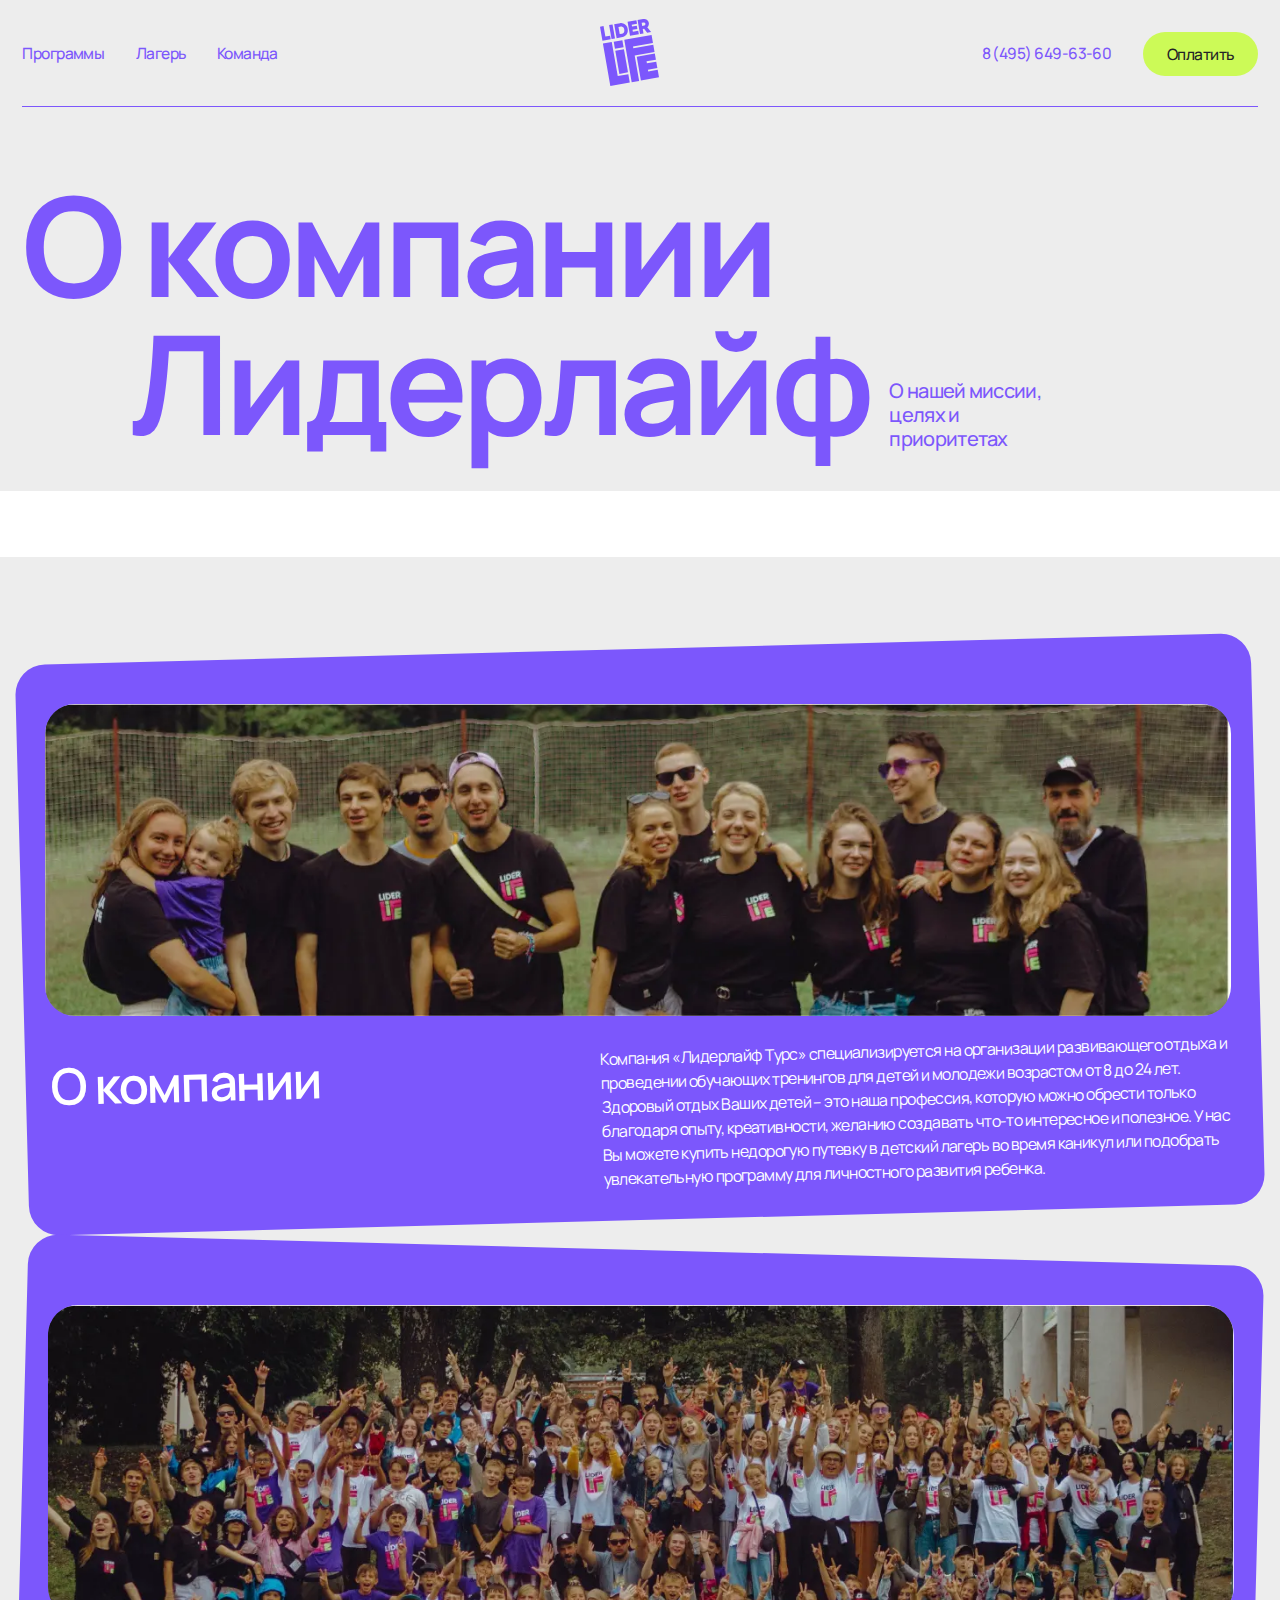
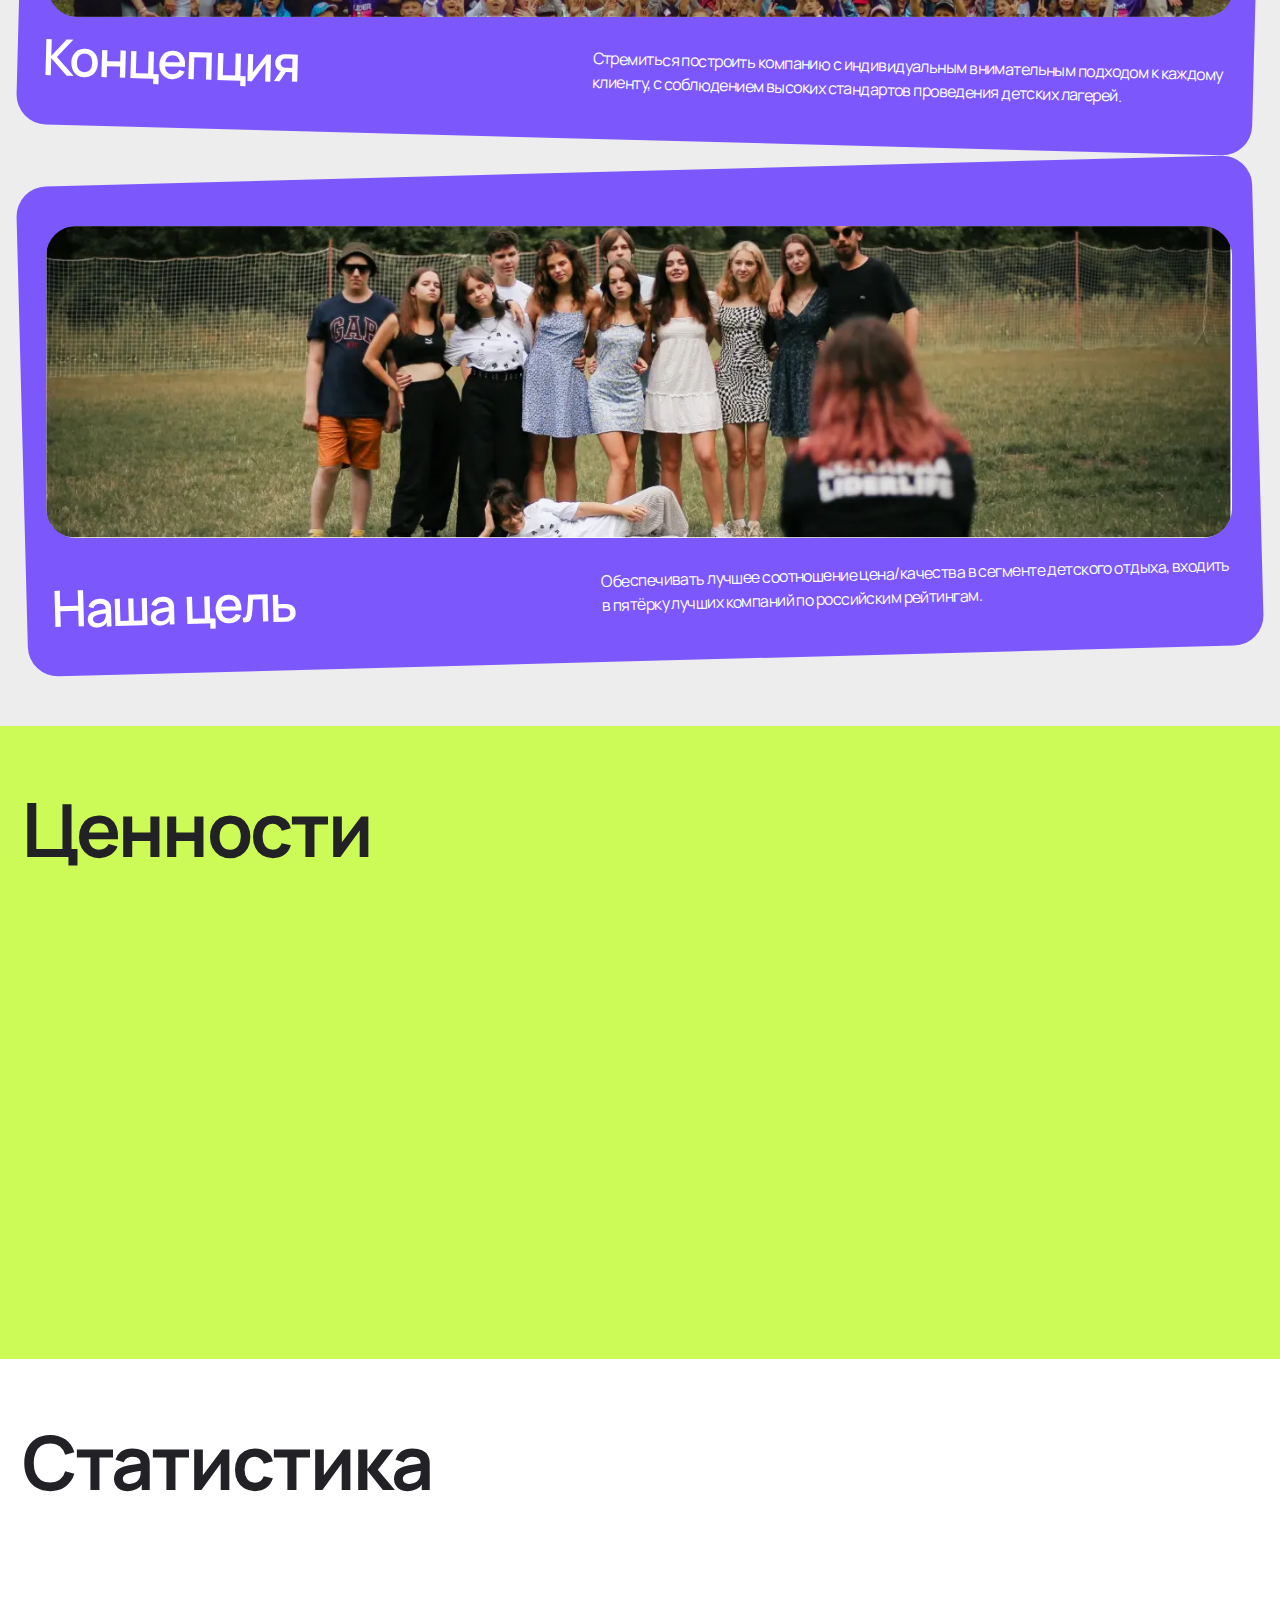
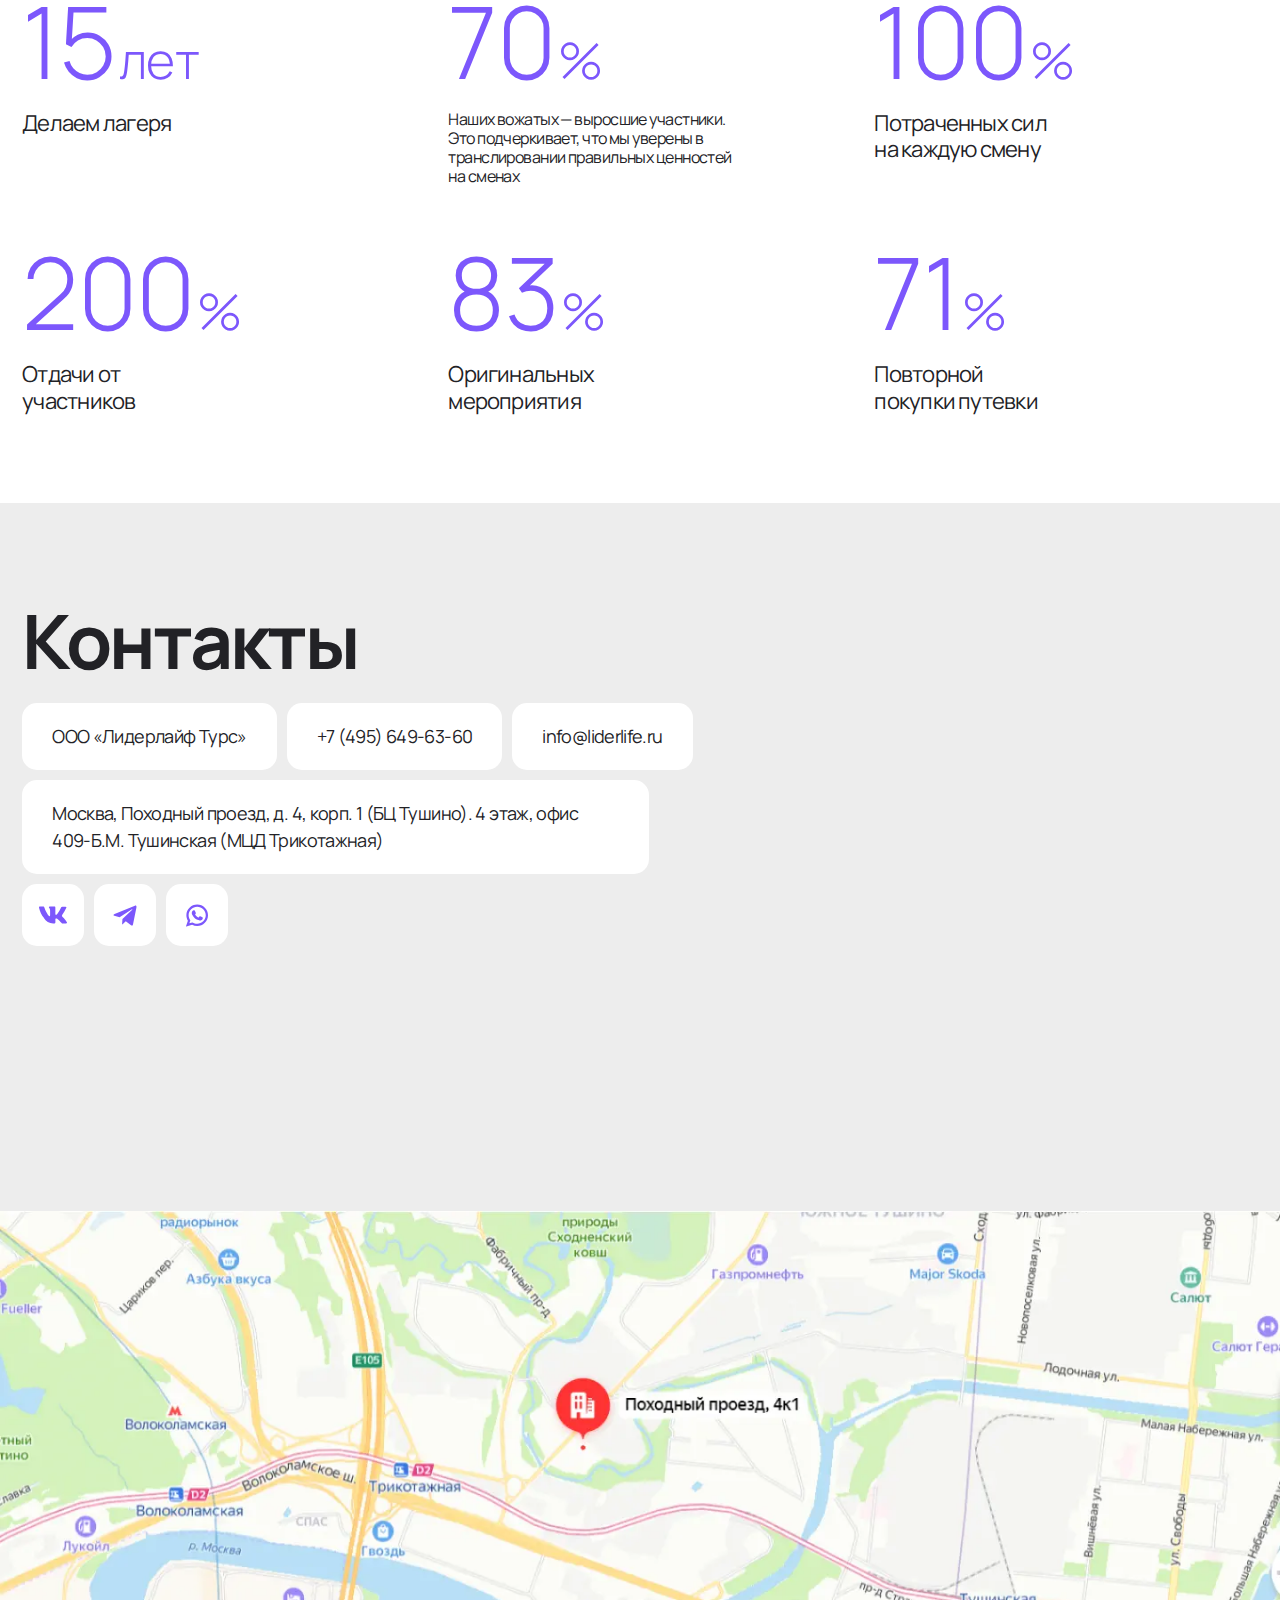
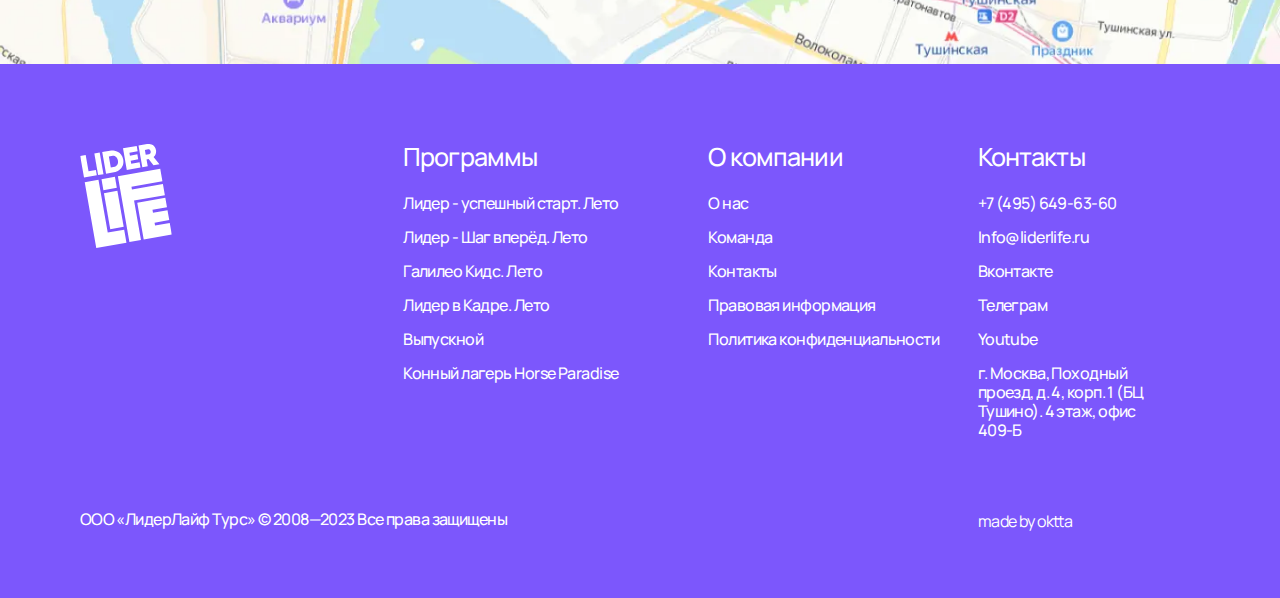
==== about.html @ ba2862d4 "Add files via upload" ====
<!DOCTYPE html>
<html lang="en">
<head>
   <meta charset="UTF-8">
   <meta http-equiv="X-UA-Compatible" content="IE=edge">
   <meta name="viewport" content="width=device-width, initial-scale=1.0">
   <title>About us</title>
   <link rel="preconnect" href="https://fonts.googleapis.com">
   <link rel="preconnect" href="https://fonts.gstatic.com" crossorigin>
   <link href="https://fonts.googleapis.com/css2?family=Manrope:wght@400;500;600;700&display=swap&_v=20230414184520" rel="stylesheet">
   <link rel="stylesheet" href="css/style.min.css?_v=20230414184520">
</head>

<body>
   <div class="wrapper aboutPage__wrapper">
      <header class="header header-main">
   <div class="container">
      <div class="header__row header-main__row">
         <ul class="header__list">
            <li>
               <a href="#" class="header__link">Программы</a>
            </li>
            <li>
               <a href="#" class="header__link">Лагерь</a>
            </li>
            <li>
               <a href="#" class="header__link">Команда</a>
            </li>
            <li class="header__list_adapt">
               <a href="tel:84956496360" class="header__link">8 (495) 649-63-60</a>
            </li>
            <li class="header__list_adapt header__pay">
               <button>Оплатить</button>
            </li>
         </ul>
         <div class="header__logo">
            <a href="index.html">
               <svg width="59" height="67" viewBox="0 0 59 67" fill="none" xmlns="http://www.w3.org/2000/svg">
                  <g clip-path="url(#clip0_234_191)">
                     <path
                        d="M0 7.70287L2.44514 21.6477L10.7074 20.1826L10.1066 16.7563L5.36886 17.5961L3.52456 7.07751L0 7.70287Z"
                        fill="#CCFA57" />
                     <path d="M9.09912 6.08854L11.5432 20.0344L14.9936 19.4511L12.5443 5.47791L9.09912 6.08854Z"
                        fill="#CCFA57" />
                     <path
                        d="M27.7157 9.99102C26.6321 3.51678 20.1139 4.13583 20.1139 4.13583L14.1797 5.18684L16.653 19.1559L22.5632 18.1048C22.5632 18.1048 28.7993 16.4653 27.7157 9.99102ZM22.2204 14.6754L19.7126 15.1189L18.4587 8.01827L20.9738 7.57264C20.9738 7.57264 23.7429 7.35403 24.2978 10.6448C24.8526 13.9355 22.2204 14.6754 22.2204 14.6754Z"
                        fill="#CCFA57" />
                     <path
                        d="M27.5674 2.81364L30.0125 16.7585L38.8506 15.2198L38.256 11.8313L32.885 12.7836L32.5287 10.7498L37.3699 9.89117L36.8035 6.6593L32.0345 7.50432L31.7126 5.6682L37.0104 4.72859L36.4002 1.24658L27.5674 2.81364Z"
                        fill="#CCFA57" />
                     <path
                        d="M47.2558 8.3535C47.2558 8.3535 49.2496 6.92412 48.842 3.98654C48.0009 -0.810288 43.0803 0.0620531 43.0803 0.0620531L37.5547 1.04265L40.004 15.0211L43.5108 14.3989L42.724 9.9153L44.0657 9.66937L47.189 13.7105L51.0552 13.0253L47.2558 8.3535ZM44.2893 6.56677L42.2151 6.93673L41.6581 3.79735L43.748 3.4274C43.748 3.4274 45.1639 3.29707 45.4042 4.75273C45.6446 6.20838 44.2893 6.56783 44.2893 6.56783V6.56677Z"
                        fill="#CCFA57" />
                     <path
                        d="M2.90918 24.5979L10.3418 67L29.7911 63.5506L28.3303 55.2139L17.7305 57.0942L11.7587 23.0277L2.90918 24.5979Z"
                        fill="#CCFA57" />
                     <path d="M22.3584 21.1485L13.7144 22.6815L14.9482 29.7198L23.5923 28.1868L22.3584 21.1485Z"
                        fill="#CCFA57" />
                     <path d="M23.9361 30.1481L15.292 31.6812L19.3627 54.9014L28.0067 53.3683L23.9361 30.1481Z"
                        fill="#CCFA57" />
                     <path
                        d="M24.2642 20.8102L31.6978 63.2133L39.1513 61.8911L34.6936 36.4629L54.5421 32.9431L53.2819 25.751L33.3342 29.2887L33.0165 27.4757L52.9632 23.938L51.5661 15.9681L24.2642 20.8102Z"
                        fill="#CCFA57" />
                     <path
                        d="M36.7378 37.8081L40.905 61.5799L59.0001 58.3712L57.6855 50.8733L48.2352 52.5496L47.9039 50.662L57.3554 48.9856L56.2435 42.648L46.8966 44.3065L46.556 42.3632L55.9039 40.7058L54.8329 34.5994L36.7378 37.8081Z"
                        fill="#CCFA57" />
                  </g>
                  <defs>
                     <clipPath id="clip0_234_191">
                        <rect width="59" height="67" fill="white" />
                     </clipPath>
                  </defs>
               </svg>
            </a>
         </div>
         <div class="header__buttons">
            <div class="header__phone"><a href="tel:84956496360" class="header__link">8 (495) 649-63-60</a></div>
            <div class="header__pay">
               <button>Оплатить</button>
            </div>
         </div>
         <div class="header__burger">
            <svg class="header__burger_open" width="36" height="36" viewBox="0 0 36 36" fill="none"
               xmlns="http://www.w3.org/2000/svg">
               <path d="M31.5 9C22 7.99997 4.5 9 4.5 9" stroke="#CCFA57" stroke-width="2" stroke-linecap="round"
                  stroke-linejoin="round" />
               <path d="M31.5 18C31.5 18 21 19 13.5 18" stroke="#CCFA57" stroke-width="2" stroke-linecap="round"
                  stroke-linejoin="round" />
               <path d="M31.5 27C31.5 27 20 26 10.5 27" stroke="#CCFA57" stroke-width="2" stroke-linecap="round"
                  stroke-linejoin="round" />
            </svg>
            <svg class="header__burger_close" width="36" height="36" viewBox="0 0 36 36" fill="none"
               xmlns="http://www.w3.org/2000/svg">
               <path d="M27 9C18 15.5 11.5 20.5 9 27" stroke="#7C57FC" stroke-width="2" stroke-linecap="round"
                  stroke-linejoin="round" />
               <path d="M9 9C16.0294 16.0294 21.5 19 27 27" stroke="#7C57FC" stroke-width="2" stroke-linecap="round"
                  stroke-linejoin="round" />
            </svg>
         </div>
      </div>
   </div>
</header>
      <main>
         <section class="aboutPage__hero aboutPage-hero">
            <div class="container">
               <div class="aboutPage-hero__row">
                  <h1 class="aboutPage-hero__title hero__title">
                     <span>О компании</span>
                     <span>Лидерлайф</span>
                  </h1>
                  <div class="aboutPage-hero__subtitle">О нашей миссии, целях и приоритетах</div>
               </div>
            </div>
            <div class="aboutPage__runningline">
               <span>Создавать программы детского и молодёжного отдыха, которые меняют жизнь участников к лучшему</span>
               <span> Создавать программы детского и молодёжного отдыха, которые меняют жизнь участников к
                  лучшему</span>
            </div>
         </section>
         <section class="aboutPage__cards aboutPage-cards">
            <div class="container">
               <div class="aboutPage__column">
                  <div class="about__card about-card">
                     <div class="about-card__image">
                        <picture><source srcset="img/about/card1.webp" type="image/webp"><img src="img/about/card1.jpg" alt=""></picture>
                     </div>
                     <div class="about-card__row">
                        <div class="about-card__title">О компании</div>
                        <div class="about-card__text">
                           <p>Компания «Лидерлайф Турс» специализируется на организации развивающего отдыха и проведении
                              обучающих тренингов для детей и молодежи возрастом от 8 до 24 лет. Здоровый отдых Ваших
                              детей
                              – это наша профессия, которую можно обрести только благодаря опыту, креативности, желанию
                              создавать что-то интересное и полезное. У нас Вы можете купить недорогую путевку в детский
                              лагерь во время каникул или подобрать увлекательную программу для личностного развития
                              ребенка.</p>
                        </div>
                     </div>
                  </div>
                  <div class="about__card about-card">
                     <div class="about-card__image">
                        <picture><source srcset="img/about/card2.webp" type="image/webp"><img src="img/about/card2.jpg" alt=""></picture>
                     </div>
                     <div class="about-card__row">
                        <div class="about-card__title">Концепция</div>
                        <div class="about-card__text">
                           <p>Стремиться построить компанию с индивидуальным внимательным подходом к каждому клиенту, с
                              соблюдением высоких стандартов проведения детских лагерей.</p>
                        </div>
                     </div>
                  </div>
                  <div class="about__card about-card">
                     <div class="about-card__image">
                        <picture><source srcset="img/about/card3.webp" type="image/webp"><img src="img/about/card3.jpg" alt=""></picture>
                     </div>
                     <div class="about-card__row">
                        <div class="about-card__title">Наша цель</div>
                        <div class="about-card__text">
                           <p>Обеспечивать лучшее соотношение цена/качества в сегменте детского отдыха, входить в
                              пятёрку
                              лучших компаний по российским рейтингам.</p>
                        </div>
                     </div>
                  </div>
               </div>
            </div>
         </section>
         <section class="aboutPage-values">
            <div class="container">
               <div class="aboutPage-values__title title">Ценности</div>
               <div class="aboutPage-values__row">
                  <div class="aboutPage-values__column">
                     <div class="aboutPage-values__card values-card wow bounceInUp">
                        <div class="values-card__title">Безопасность участников
                        </div>
                        <div class="values-card__text">Наш приоритет</div>
                     </div>
                     <div class="aboutPage-values__card values-card wow bounceInUp">
                        <div class="values-card__title">Команда

                        </div>
                        <div class="values-card__text"> Наши вожатые — лицо лагеря, где каждый прошел тщательную
                           подготовку в нашей школе вожатых и
                           умеет не только найти подход к ребятам, но и понимает, что на нём лежит большая
                           ответственность</div>
                     </div>
                     <div class="aboutPage-values__card values-card wow bounceInUp">
                        <div class="values-card__title">Теплая семейная атмосфера
                        </div>
                        <div class="values-card__text">Обстановка, в которой хочется раскрываться и развиваться</div>
                     </div>
                  </div>
                  <div class="aboutPage-values__column">
                     <div class="aboutPage-values__card values-card wow bounceInUp">
                        <div class="values-card__title">Общение
                        </div>
                        <div class="values-card__text">Наши участники поддерживают связь после смены, а мы стараемся
                           способствовать этому и
                           подчеркиваем, что диалог – это главное в любой ситуации</div>
                     </div>
                     <div class="aboutPage-values__card values-card wow bounceInUp">
                        <div class="values-card__title">Воспитание нового поколения созидателей
                        </div>
                        <div class="values-card__text">
                           Мы гордимся тем, какой вклад вносим в формирование каждого и какие ценности транслируем</div>
                     </div>
                  </div>
                  <div class="aboutPage-values__column">
                     <div class="aboutPage-values__card values-card wow bounceInUp">
                        <div class="values-card__title">Подход
                        </div>
                        <div class="values-card__text">Мы вкладываем много сил в то, чтобы найти подход к каждому
                           участнику, заинтересовать его и
                           создать комфортную среду. Еще мы очень любим общаться с участниками на самые разные темы
                        </div>
                     </div>
                  </div>
               </div>
            </div>
         </section>
         <section class="aboutSection statistics">
            <div class="container">
               <div class="statistics__title title">Статистика</div>
               <div class="statistics__grid">
                  <div class="statistics__item" id="15">
                     <div class="statistics__item_big">
                        <span id="statsCount">15</span>
                        <span>лет</span>
                     </div>
                     <p class="statistics__item_small">Делаем лагеря</p>
                  </div>
                  <div class="statistics__item" id="70">
                     <div class="statistics__item_big">
                        <span id="statsCount">70</span>
                        <span>%</span>
                     </div>
                     <p class="statistics__item_small">
                        Наших вожатых — выросшие участники. Это подчеркивает, что мы уверены в транслировании
                        правильных ценностей на сменах</p>
                  </div>
                  <div class="statistics__item" id="100">
                     <div class="statistics__item_big">
                        <span id="statsCount">100</span>
                        <span>%</span>
                     </div>
                     <p class="statistics__item_small">Потраченных сил на каждую смену</p>
                  </div>
                  <div class="statistics__item" id="200">
                     <div class="statistics__item_big">
                        <span id="statsCount">200</span>
                        <span>%</span>
                     </div>
                     <p class="statistics__item_small">Отдачи от участников</p>
                  </div>
                  <div class="statistics__item" id="83">
                     <div class="statistics__item_big">
                        <span id="statsCount">83</span>
                        <span>%</span>
                     </div>
                     <p class="statistics__item_small">Оригинальных мероприятия</p>
                  </div>
                  <div class="statistics__item" id="71">
                     <div class="statistics__item_big">
                        <span id="statsCount">71</span>
                        <span>%</span>
                     </div>
                     <p class="statistics__item_small">Повторной покупки путевки</p>
                  </div>
               </div>
            </div>
         </section>
         <section class="aboutSection contacts">
            <div class="container">
               <div class="contacts__card wow swing">
                  Вы можете звонить в любой день недели — даже если уже не рабочий день, мы все равно постараемся
                  подойти к телефону
               </div>
               <div class="contacts__title title">Контакты</div>
               <div class="contacts__grid">
                  <div class="contacts__item">
                     ООО «Лидерлайф Турс»
                  </div>
                  <div class="contacts__item">
                     <a href="tel:+74956496360">+7 (495) 649-63-60</a>
                  </div>
                  <div class="contacts__item">
                     <a href="mailto:info@liderlife.ru">info@liderlife.ru</a>
                  </div>
                  <div class="contacts__item">
                     Москва, Походный проезд, д. 4, корп. 1 (БЦ Тушино). 4 этаж, офис 409-Б.М. Тушинская (МЦД
                     Трикотажная)
                  </div>
               </div>
               <div class="contacts__social contacts-social">
                  <div class="contacts-social__item">
                     <a href="">
                        <svg width="28" height="18" viewBox="0 0 28 18" fill="none" xmlns="http://www.w3.org/2000/svg">
                           <path
                              d="M26.9008 17.6134H23.8442C22.6869 17.6134 22.3292 16.6761 20.2503 14.53C18.4393 12.744 17.6383 12.5039 17.1937 12.5039C16.5694 12.5039 16.3913 12.6854 16.3913 13.5627V16.3746C16.3913 17.1318 16.1542 17.5848 14.1946 17.5848C10.2416 17.3147 6.84408 15.1186 4.87179 11.9181L4.84234 11.8681C2.55303 8.9719 0.865504 5.48131 0.0308606 1.66353L0 1.49636C0 1.04343 0.178151 0.61907 1.03945 0.61907H4.09607C4.86759 0.61907 5.16497 0.981988 5.46376 1.82784C6.97594 6.27431 9.50091 10.175 10.5404 10.175C10.9261 10.175 11.1043 9.9935 11.1043 8.99619V4.39685C10.985 2.27935 9.88667 2.09932 9.88667 1.34348C9.8993 0.939123 10.2247 0.616211 10.6231 0.616211C10.6357 0.616211 10.647 0.616212 10.6596 0.617641H15.4683C16.122 0.617641 16.359 0.980558 16.359 1.7664V7.96745C16.359 8.63184 16.6564 8.87474 16.8346 8.87474C17.2203 8.87474 17.5486 8.63184 18.2598 7.90744C19.7383 6.06856 21.0022 3.96534 21.9659 1.69782L22.0304 1.52636C22.2338 1.00771 22.722 0.647645 23.2929 0.647645C23.3195 0.647645 23.3448 0.649073 23.3714 0.650502H23.3672H26.4238C27.3441 0.650502 27.5531 1.13201 27.3441 1.79927C26.118 4.54973 24.7405 6.91298 23.1442 9.10192L23.2171 8.99619C22.8917 9.54057 22.7725 9.78204 23.2171 10.3893C23.5426 10.8422 24.6129 11.7795 25.3255 12.6268C26.3565 13.6655 27.2206 14.8743 27.8729 16.2088L27.908 16.2874C28.2054 17.1618 27.7593 17.6162 26.898 17.6162L26.9008 17.6134Z"
                              fill="#7C57FC" />
                        </svg>
                     </a>
                  </div>
                  <div class="contacts-social__item">
                     <a href="">
                        <svg width="24" height="21" viewBox="0 0 24 21" fill="none" xmlns="http://www.w3.org/2000/svg">
                           <path
                              d="M23.4325 2.47095L19.9777 19.4157C19.714 20.6201 19.0283 20.8939 18.0525 20.3464L12.778 16.295L10.1408 18.8408C10.0166 19.0092 9.85701 19.146 9.67424 19.241C9.49148 19.3357 9.29026 19.3861 9.08587 19.3883L9.45509 13.9134L19.2129 4.74302C19.6612 4.35978 19.2129 4.14078 18.5799 4.52402L6.60687 12.3257L1.33238 10.6285C0.198369 10.2726 0.171995 9.4514 1.56973 8.90392L21.9029 0.691618C22.905 0.3905 23.7489 0.992734 23.4325 2.47095Z"
                              fill="#7C57FC" />
                        </svg>
                     </a>
                  </div>
                  <div class="contacts-social__item">
                     <a href="">
                        <svg width="22" height="23" viewBox="0 0 22 23" fill="none" xmlns="http://www.w3.org/2000/svg">
                           <path
                              d="M16.2783 13.258C16.2355 13.2374 14.6316 12.4477 14.3466 12.3451C14.2303 12.3033 14.1056 12.2625 13.9731 12.2625C13.7565 12.2625 13.5746 12.3704 13.4328 12.5824C13.2726 12.8206 12.7876 13.3875 12.6378 13.5569C12.6182 13.5792 12.5915 13.6059 12.5755 13.6059C12.5611 13.6059 12.3129 13.5037 12.2378 13.4711C10.5173 12.7237 9.21134 10.9265 9.03227 10.6234C9.0067 10.5799 9.00563 10.5601 9.00542 10.5601C9.0117 10.537 9.06956 10.479 9.09942 10.4491C9.18677 10.3627 9.28142 10.2487 9.37299 10.1385C9.41634 10.0863 9.45977 10.034 9.50242 9.98473C9.63527 9.83016 9.69442 9.71016 9.76299 9.57116L9.79892 9.49895C9.96634 9.16631 9.82334 8.88559 9.77713 8.79495C9.7392 8.71909 9.06199 7.08466 8.98999 6.91295C8.81684 6.49859 8.58806 6.30566 8.27013 6.30566C8.24063 6.30566 8.27013 6.30566 8.14642 6.31088C7.99577 6.31724 7.17542 6.42524 6.8127 6.65388C6.42806 6.89638 5.77734 7.66938 5.77734 9.02881C5.77734 10.2523 6.55377 11.4075 6.88713 11.8469C6.89542 11.8579 6.91063 11.8804 6.9327 11.9127C8.20934 13.7772 9.80084 15.1589 11.4142 15.8034C12.9674 16.4238 13.7029 16.4955 14.1211 16.4955H14.1211C14.2968 16.4955 14.4375 16.4817 14.5616 16.4695L14.6403 16.462C15.1768 16.4144 16.356 15.8034 16.6242 15.0581C16.8355 14.471 16.8912 13.8296 16.7506 13.5968C16.6543 13.4385 16.4884 13.3589 16.2783 13.258Z"
                              fill="#7C57FC" />
                           <path
                              d="M11.1953 0.616211C5.23698 0.616211 0.389555 5.42721 0.389555 11.3407C0.389555 13.2534 0.901412 15.1256 1.87105 16.7641L0.0151263 22.2388C-0.0194452 22.3409 0.00626912 22.4537 0.0817691 22.5306C0.136269 22.5862 0.210198 22.6162 0.285698 22.6162C0.314626 22.6162 0.343769 22.6119 0.372198 22.6028L6.08077 20.7888C7.64291 21.6234 9.40848 22.064 11.1953 22.064C17.1531 22.0641 22 17.2536 22 11.3407C22 5.42721 17.1531 0.616211 11.1953 0.616211ZM11.1953 19.8301C9.51391 19.8301 7.88541 19.3446 6.48555 18.426C6.43848 18.3951 6.38384 18.3792 6.32884 18.3792C6.29977 18.3792 6.27063 18.3836 6.24227 18.3926L3.38263 19.3016L4.30577 16.5781C4.33563 16.49 4.3207 16.3928 4.2657 16.3176C3.1997 14.8611 2.6362 13.1401 2.6362 11.3407C2.6362 6.65907 6.47577 2.85021 11.1952 2.85021C15.9141 2.85021 19.7532 6.65907 19.7532 11.3407C19.7533 16.0218 15.9142 19.8301 11.1953 19.8301Z"
                              fill="#7C57FC" />
                        </svg>
                     </a>
                  </div>
               </div>
               <div class="contacts-column">
                  <div class="contacts-column__item">
                     Вы можете звонить в любой день недели — даже если уже нерабочий день, мы все равно постараемся
                     подойти к телефону
                  </div>
                  <div class="contacts-column__item">Напоминаем, что на любую программу Вы можете заказать бесплатную
                     курьерскую доставку полного комплекта документов для поездки в лагерь (путёвка/ваучер, договор и
                     памятку).</div>
                  <button class="contacts-column__item">
                     Заказать курьерскую доставку
                  </button>
               </div>
            </div>
         </section>
         <section class="aboutSection map">
            <picture><source srcset="img/about/map.webp" type="image/webp"><img src="img/about/map.jpg" alt=""></picture>
         </section>
      </main>
      <footer class="footer">
   <div class="container">
      <div class="footer__row">
         <div class="footer-main">
            <div class="footer__logo">
               <a href="index.html">
                  <svg width="59" height="67" viewBox="0 0 59 67" fill="none" xmlns="http://www.w3.org/2000/svg">
                     <g clip-path="url(#clip0_234_191)">
                        <path
                           d="M0 7.70287L2.44514 21.6477L10.7074 20.1826L10.1066 16.7563L5.36886 17.5961L3.52456 7.07751L0 7.70287Z"
                           fill="#CCFA57" />
                        <path d="M9.09912 6.08854L11.5432 20.0344L14.9936 19.4511L12.5443 5.47791L9.09912 6.08854Z"
                           fill="#CCFA57" />
                        <path
                           d="M27.7157 9.99102C26.6321 3.51678 20.1139 4.13583 20.1139 4.13583L14.1797 5.18684L16.653 19.1559L22.5632 18.1048C22.5632 18.1048 28.7993 16.4653 27.7157 9.99102ZM22.2204 14.6754L19.7126 15.1189L18.4587 8.01827L20.9738 7.57264C20.9738 7.57264 23.7429 7.35403 24.2978 10.6448C24.8526 13.9355 22.2204 14.6754 22.2204 14.6754Z"
                           fill="#CCFA57" />
                        <path
                           d="M27.5674 2.81364L30.0125 16.7585L38.8506 15.2198L38.256 11.8313L32.885 12.7836L32.5287 10.7498L37.3699 9.89117L36.8035 6.6593L32.0345 7.50432L31.7126 5.6682L37.0104 4.72859L36.4002 1.24658L27.5674 2.81364Z"
                           fill="#CCFA57" />
                        <path
                           d="M47.2558 8.3535C47.2558 8.3535 49.2496 6.92412 48.842 3.98654C48.0009 -0.810288 43.0803 0.0620531 43.0803 0.0620531L37.5547 1.04265L40.004 15.0211L43.5108 14.3989L42.724 9.9153L44.0657 9.66937L47.189 13.7105L51.0552 13.0253L47.2558 8.3535ZM44.2893 6.56677L42.2151 6.93673L41.6581 3.79735L43.748 3.4274C43.748 3.4274 45.1639 3.29707 45.4042 4.75273C45.6446 6.20838 44.2893 6.56783 44.2893 6.56783V6.56677Z"
                           fill="#CCFA57" />
                        <path
                           d="M2.90918 24.5979L10.3418 67L29.7911 63.5506L28.3303 55.2139L17.7305 57.0942L11.7587 23.0277L2.90918 24.5979Z"
                           fill="#CCFA57" />
                        <path d="M22.3584 21.1485L13.7144 22.6815L14.9482 29.7198L23.5923 28.1868L22.3584 21.1485Z"
                           fill="#CCFA57" />
                        <path d="M23.9361 30.1481L15.292 31.6812L19.3627 54.9014L28.0067 53.3683L23.9361 30.1481Z"
                           fill="#CCFA57" />
                        <path
                           d="M24.2642 20.8102L31.6978 63.2133L39.1513 61.8911L34.6936 36.4629L54.5421 32.9431L53.2819 25.751L33.3342 29.2887L33.0165 27.4757L52.9632 23.938L51.5661 15.9681L24.2642 20.8102Z"
                           fill="#CCFA57" />
                        <path
                           d="M36.7378 37.8081L40.905 61.5799L59.0001 58.3712L57.6855 50.8733L48.2352 52.5496L47.9039 50.662L57.3554 48.9856L56.2435 42.648L46.8966 44.3065L46.556 42.3632L55.9039 40.7058L54.8329 34.5994L36.7378 37.8081Z"
                           fill="#CCFA57" />
                     </g>
                     <defs>
                        <clipPath id="clip0_234_191">
                           <rect width="59" height="67" fill="white" />
                        </clipPath>
                     </defs>
                  </svg>

               </a>
            </div>
            <div class="footer-copy">
               <div class="footer-copy__rights">ООО «ЛидерЛайф Турс» © 2008—2023 Все права защищены</div>
            </div>
         </div>
         <div class="footer-progs">
            <div class="footer-progs__title footer__title">
               Программы
            </div>
            <ul class="footer-progs__list footer__list">
               <li>
                  <a class="footer-progs__link footer__link" href="">Лидер - успешный старт. Лето</a>
               </li>
               <li>
                  <a class="footer-progs__link footer__link" href="">Лидер - Шаг вперёд. Лето
                  </a>
               </li>
               <li>
                  <a class="footer-progs__link footer__link" href="">Галилео Кидс. Лето</a>
               </li>
               <li>
                  <a class="footer-progs__link footer__link" href="">Лидер в Кадре. Лето
                  </a>
               </li>
               <li>
                  <a class="footer-progs__link footer__link" href="">
                     Выпускной
                  </a>
               </li>
               <li>
                  <a class="footer-progs__link footer__link" href="">Конный лагерь Horse Paradise</a>
               </li>

            </ul>
         </div>
         <div class="footer-about">
            <div class="footer-about__title footer__title">О компании</div>
            <ul class="footer__list footer-about__list">
               <li>
                  <a class="footer-about__link footer__link" href="about.html">О нас</a>
               </li>
               <li>
                  <a class="footer-about__link footer__link" href="">Команда</a>
               </li>
               <li>
                  <a class="footer-about__link footer__link" href="">Контакты</a>
               </li>
               <li>
                  <a class="footer-about__link footer__link" href="">Правовая информация</a>
               </li>
               <li>
                  <a class="footer-about__link footer__link" href="">Политика конфиденциальности</a>
               </li>
            </ul>
         </div>
         <div class="footer-contacts">
            <div class="footer__title footer-contacts__title">Контакты</div>
            <ul class="footer__list footer-contacts__list">
               <li>
                  <a href="tel:+74956496360" class="footer__link footer-contacts__link">+7 (495) 649-63-60</a>
               </li>
               <li>
                  <a href="mailto:info@liderlife.ru" class="footer__link footer-contacts__link">Info@liderlife.ru</a>
               </li>
               <li>
                  <a href="" class="footer__link footer-contacts__link">Вконтакте</a>
               </li>
               <li>
                  <a href="" class="footer__link footer-contacts__link">Телеграм</a>
               </li>
               <li>
                  <a href="" class="footer__link footer-contacts__link">Youtube</a>
               </li>
               <li>
                  <a href="" class="footer__link footer-contacts__link">г. Москва, Походный проезд, д. 4, корп. 1 (БЦ
                     Тушино). 4 этаж, офис 409-Б</a>
               </li>
            </ul>
            <div class="footer-contacts__madeby">made by oktta</div>
         </div>
      </div>
      <div class="footer-copy">
         <div class="footer-copy__rights">ООО «ЛидерЛайф Турс» © 2008—2023 Все права защищены</div>
      </div>
   </div>
</footer>
   </div>
   <script src="https://cdnjs.cloudflare.com/ajax/libs/wow/1.1.2/wow.min.js?_v=20230414184520"></script>
   <script src="js/app.min.js?_v=20230414184520"></script>
</body>

</html>
---- css/style.min.css ----
*{padding:0;margin:0;border:0}*,:after,:before{-webkit-box-sizing:border-box;box-sizing:border-box}:active,:focus{outline:0}a:active,a:focus{outline:0}aside,footer,header,nav{display:block}body,html{height:100%;width:100%;font-size:100%;line-height:1;font-size:14px;-ms-text-size-adjust:100%;-moz-text-size-adjust:100%;-webkit-text-size-adjust:100%}button,input,textarea{font-family:inherit}input::-ms-clear{display:none}button{cursor:pointer}button::-moz-focus-inner{padding:0;border:0}a,a:visited{text-decoration:none}a:hover{text-decoration:none}ul li{list-style:none}img{vertical-align:top}h1,h2,h3,h4,h5,h6{font-size:inherit;font-weight:400}/*!
Animate.css - http://daneden.me/animate
Licensed under the MIT license

Copyright (c) 2013 Daniel Eden

Permission is hereby granted, free of charge, to any person obtaining a copy of this software and associated documentation files (the "Software"), to deal in the Software without restriction, including without limitation the rights to use, copy, modify, merge, publish, distribute, sublicense, and/or sell copies of the Software, and to permit persons to whom the Software is furnished to do so, subject to the following conditions:

The above copyright notice and this permission notice shall be included in all copies or substantial portions of the Software.

THE SOFTWARE IS PROVIDED "AS IS", WITHOUT WARRANTY OF ANY KIND, EXPRESS OR IMPLIED, INCLUDING BUT NOT LIMITED TO THE WARRANTIES OF MERCHANTABILITY, FITNESS FOR A PARTICULAR PURPOSE AND NONINFRINGEMENT. IN NO EVENT SHALL THE AUTHORS OR COPYRIGHT HOLDERS BE LIABLE FOR ANY CLAIM, DAMAGES OR OTHER LIABILITY, WHETHER IN AN ACTION OF CONTRACT, TORT OR OTHERWISE, ARISING FROM, OUT OF OR IN CONNECTION WITH THE SOFTWARE OR THE USE OR OTHER DEALINGS IN THE SOFTWARE.
*/.animated{-webkit-animation-duration:1s;animation-duration:1s;-webkit-animation-fill-mode:both;animation-fill-mode:both}.animated.hinge{-webkit-animation-duration:2s;animation-duration:2s}@-webkit-keyframes bounce{0%,100%,20%,50%,80%{-webkit-transform:translateY(0);transform:translateY(0)}40%{-webkit-transform:translateY(-30px);transform:translateY(-30px)}60%{-webkit-transform:translateY(-15px);transform:translateY(-15px)}}@keyframes bounce{0%,100%,20%,50%,80%{-webkit-transform:translateY(0);-ms-transform:translateY(0);transform:translateY(0)}40%{-webkit-transform:translateY(-30px);-ms-transform:translateY(-30px);transform:translateY(-30px)}60%{-webkit-transform:translateY(-15px);-ms-transform:translateY(-15px);transform:translateY(-15px)}}.bounce{-webkit-animation-name:bounce;animation-name:bounce}@-webkit-keyframes flash{0%,100%,50%{opacity:1}25%,75%{opacity:0}}@keyframes flash{0%,100%,50%{opacity:1}25%,75%{opacity:0}}.flash{-webkit-animation-name:flash;animation-name:flash}@-webkit-keyframes pulse{0%{-webkit-transform:scale(1);transform:scale(1)}50%{-webkit-transform:scale(1.1);transform:scale(1.1)}100%{-webkit-transform:scale(1);transform:scale(1)}}@keyframes pulse{0%{-webkit-transform:scale(1);-ms-transform:scale(1);transform:scale(1)}50%{-webkit-transform:scale(1.1);-ms-transform:scale(1.1);transform:scale(1.1)}100%{-webkit-transform:scale(1);-ms-transform:scale(1);transform:scale(1)}}.pulse{-webkit-animation-name:pulse;animation-name:pulse}@-webkit-keyframes shake{0%,100%{-webkit-transform:translateX(0);transform:translateX(0)}10%,30%,50%,70%,90%{-webkit-transform:translateX(-10px);transform:translateX(-10px)}20%,40%,60%,80%{-webkit-transform:translateX(10px);transform:translateX(10px)}}@keyframes shake{0%,100%{-webkit-transform:translateX(0);-ms-transform:translateX(0);transform:translateX(0)}10%,30%,50%,70%,90%{-webkit-transform:translateX(-10px);-ms-transform:translateX(-10px);transform:translateX(-10px)}20%,40%,60%,80%{-webkit-transform:translateX(10px);-ms-transform:translateX(10px);transform:translateX(10px)}}.shake{-webkit-animation-name:shake;animation-name:shake}@-webkit-keyframes swing{20%{-webkit-transform:rotate(15deg);transform:rotate(15deg)}40%{-webkit-transform:rotate(-10deg);transform:rotate(-10deg)}60%{-webkit-transform:rotate(5deg);transform:rotate(5deg)}80%{-webkit-transform:rotate(-5deg);transform:rotate(-5deg)}100%{-webkit-transform:rotate(0);transform:rotate(0)}}@keyframes swing{20%{-webkit-transform:rotate(15deg);-ms-transform:rotate(15deg);transform:rotate(15deg)}40%{-webkit-transform:rotate(-10deg);-ms-transform:rotate(-10deg);transform:rotate(-10deg)}60%{-webkit-transform:rotate(5deg);-ms-transform:rotate(5deg);transform:rotate(5deg)}80%{-webkit-transform:rotate(-5deg);-ms-transform:rotate(-5deg);transform:rotate(-5deg)}100%{-webkit-transform:rotate(0);-ms-transform:rotate(0);transform:rotate(0)}}.swing{-webkit-transform-origin:top center;-ms-transform-origin:top center;transform-origin:top center;-webkit-animation-name:swing;animation-name:swing}@-webkit-keyframes tada{0%{-webkit-transform:scale(1);transform:scale(1)}10%,20%{-webkit-transform:scale(.9) rotate(-3deg);transform:scale(.9) rotate(-3deg)}30%,50%,70%,90%{-webkit-transform:scale(1.1) rotate(3deg);transform:scale(1.1) rotate(3deg)}40%,60%,80%{-webkit-transform:scale(1.1) rotate(-3deg);transform:scale(1.1) rotate(-3deg)}100%{-webkit-transform:scale(1) rotate(0);transform:scale(1) rotate(0)}}@keyframes tada{0%{-webkit-transform:scale(1);-ms-transform:scale(1);transform:scale(1)}10%,20%{-webkit-transform:scale(.9) rotate(-3deg);-ms-transform:scale(.9) rotate(-3deg);transform:scale(.9) rotate(-3deg)}30%,50%,70%,90%{-webkit-transform:scale(1.1) rotate(3deg);-ms-transform:scale(1.1) rotate(3deg);transform:scale(1.1) rotate(3deg)}40%,60%,80%{-webkit-transform:scale(1.1) rotate(-3deg);-ms-transform:scale(1.1) rotate(-3deg);transform:scale(1.1) rotate(-3deg)}100%{-webkit-transform:scale(1) rotate(0);-ms-transform:scale(1) rotate(0);transform:scale(1) rotate(0)}}.tada{-webkit-animation-name:tada;animation-name:tada}@-webkit-keyframes wobble{0%{-webkit-transform:translateX(0);transform:translateX(0)}15%{-webkit-transform:translateX(-25%) rotate(-5deg);transform:translateX(-25%) rotate(-5deg)}30%{-webkit-transform:translateX(20%) rotate(3deg);transform:translateX(20%) rotate(3deg)}45%{-webkit-transform:translateX(-15%) rotate(-3deg);transform:translateX(-15%) rotate(-3deg)}60%{-webkit-transform:translateX(10%) rotate(2deg);transform:translateX(10%) rotate(2deg)}75%{-webkit-transform:translateX(-5%) rotate(-1deg);transform:translateX(-5%) rotate(-1deg)}100%{-webkit-transform:translateX(0);transform:translateX(0)}}@keyframes wobble{0%{-webkit-transform:translateX(0);-ms-transform:translateX(0);transform:translateX(0)}15%{-webkit-transform:translateX(-25%) rotate(-5deg);-ms-transform:translateX(-25%) rotate(-5deg);transform:translateX(-25%) rotate(-5deg)}30%{-webkit-transform:translateX(20%) rotate(3deg);-ms-transform:translateX(20%) rotate(3deg);transform:translateX(20%) rotate(3deg)}45%{-webkit-transform:translateX(-15%) rotate(-3deg);-ms-transform:translateX(-15%) rotate(-3deg);transform:translateX(-15%) rotate(-3deg)}60%{-webkit-transform:translateX(10%) rotate(2deg);-ms-transform:translateX(10%) rotate(2deg);transform:translateX(10%) rotate(2deg)}75%{-webkit-transform:translateX(-5%) rotate(-1deg);-ms-transform:translateX(-5%) rotate(-1deg);transform:translateX(-5%) rotate(-1deg)}100%{-webkit-transform:translateX(0);-ms-transform:translateX(0);transform:translateX(0)}}.wobble{-webkit-animation-name:wobble;animation-name:wobble}@-webkit-keyframes bounceIn{0%{opacity:0;-webkit-transform:scale(.3);transform:scale(.3)}50%{opacity:1;-webkit-transform:scale(1.05);transform:scale(1.05)}70%{-webkit-transform:scale(.9);transform:scale(.9)}100%{-webkit-transform:scale(1);transform:scale(1)}}@keyframes bounceIn{0%{opacity:0;-webkit-transform:scale(.3);-ms-transform:scale(.3);transform:scale(.3)}50%{opacity:1;-webkit-transform:scale(1.05);-ms-transform:scale(1.05);transform:scale(1.05)}70%{-webkit-transform:scale(.9);-ms-transform:scale(.9);transform:scale(.9)}100%{-webkit-transform:scale(1);-ms-transform:scale(1);transform:scale(1)}}.bounceIn{-webkit-animation-name:bounceIn;animation-name:bounceIn}@-webkit-keyframes bounceInDown{0%{opacity:0;-webkit-transform:translateY(-2000px);transform:translateY(-2000px)}60%{opacity:1;-webkit-transform:translateY(30px);transform:translateY(30px)}80%{-webkit-transform:translateY(-10px);transform:translateY(-10px)}100%{-webkit-transform:translateY(0);transform:translateY(0)}}@keyframes bounceInDown{0%{opacity:0;-webkit-transform:translateY(-2000px);-ms-transform:translateY(-2000px);transform:translateY(-2000px)}60%{opacity:1;-webkit-transform:translateY(30px);-ms-transform:translateY(30px);transform:translateY(30px)}80%{-webkit-transform:translateY(-10px);-ms-transform:translateY(-10px);transform:translateY(-10px)}100%{-webkit-transform:translateY(0);-ms-transform:translateY(0);transform:translateY(0)}}.bounceInDown{-webkit-animation-name:bounceInDown;animation-name:bounceInDown}@-webkit-keyframes bounceInLeft{0%{opacity:0;-webkit-transform:translateX(-2000px);transform:translateX(-2000px)}60%{opacity:1;-webkit-transform:translateX(30px);transform:translateX(30px)}80%{-webkit-transform:translateX(-10px);transform:translateX(-10px)}100%{-webkit-transform:translateX(0);transform:translateX(0)}}@keyframes bounceInLeft{0%{opacity:0;-webkit-transform:translateX(-2000px);-ms-transform:translateX(-2000px);transform:translateX(-2000px)}60%{opacity:1;-webkit-transform:translateX(30px);-ms-transform:translateX(30px);transform:translateX(30px)}80%{-webkit-transform:translateX(-10px);-ms-transform:translateX(-10px);transform:translateX(-10px)}100%{-webkit-transform:translateX(0);-ms-transform:translateX(0);transform:translateX(0)}}.bounceInLeft{-webkit-animation-name:bounceInLeft;animation-name:bounceInLeft}@-webkit-keyframes bounceInRight{0%{opacity:0;-webkit-transform:translateX(2000px);transform:translateX(2000px)}60%{opacity:1;-webkit-transform:translateX(-30px);transform:translateX(-30px)}80%{-webkit-transform:translateX(10px);transform:translateX(10px)}100%{-webkit-transform:translateX(0);transform:translateX(0)}}@keyframes bounceInRight{0%{opacity:0;-webkit-transform:translateX(2000px);-ms-transform:translateX(2000px);transform:translateX(2000px)}60%{opacity:1;-webkit-transform:translateX(-30px);-ms-transform:translateX(-30px);transform:translateX(-30px)}80%{-webkit-transform:translateX(10px);-ms-transform:translateX(10px);transform:translateX(10px)}100%{-webkit-transform:translateX(0);-ms-transform:translateX(0);transform:translateX(0)}}.bounceInRight{-webkit-animation-name:bounceInRight;animation-name:bounceInRight}@-webkit-keyframes bounceInUp{0%{opacity:0;-webkit-transform:translateY(2000px);transform:translateY(2000px)}60%{opacity:1;-webkit-transform:translateY(-30px);transform:translateY(-30px)}80%{-webkit-transform:translateY(10px);transform:translateY(10px)}100%{-webkit-transform:translateY(0);transform:translateY(0)}}@keyframes bounceInUp{0%{opacity:0;-webkit-transform:translateY(2000px);-ms-transform:translateY(2000px);transform:translateY(2000px)}60%{opacity:1;-webkit-transform:translateY(-30px);-ms-transform:translateY(-30px);transform:translateY(-30px)}80%{-webkit-transform:translateY(10px);-ms-transform:translateY(10px);transform:translateY(10px)}100%{-webkit-transform:translateY(0);-ms-transform:translateY(0);transform:translateY(0)}}.bounceInUp{-webkit-animation-name:bounceInUp;animation-name:bounceInUp}@-webkit-keyframes bounceOut{0%{-webkit-transform:scale(1);transform:scale(1)}25%{-webkit-transform:scale(.95);transform:scale(.95)}50%{opacity:1;-webkit-transform:scale(1.1);transform:scale(1.1)}100%{opacity:0;-webkit-transform:scale(.3);transform:scale(.3)}}@keyframes bounceOut{0%{-webkit-transform:scale(1);-ms-transform:scale(1);transform:scale(1)}25%{-webkit-transform:scale(.95);-ms-transform:scale(.95);transform:scale(.95)}50%{opacity:1;-webkit-transform:scale(1.1);-ms-transform:scale(1.1);transform:scale(1.1)}100%{opacity:0;-webkit-transform:scale(.3);-ms-transform:scale(.3);transform:scale(.3)}}.bounceOut{-webkit-animation-name:bounceOut;animation-name:bounceOut}@-webkit-keyframes bounceOutDown{0%{-webkit-transform:translateY(0);transform:translateY(0)}20%{opacity:1;-webkit-transform:translateY(-20px);transform:translateY(-20px)}100%{opacity:0;-webkit-transform:translateY(2000px);transform:translateY(2000px)}}@keyframes bounceOutDown{0%{-webkit-transform:translateY(0);-ms-transform:translateY(0);transform:translateY(0)}20%{opacity:1;-webkit-transform:translateY(-20px);-ms-transform:translateY(-20px);transform:translateY(-20px)}100%{opacity:0;-webkit-transform:translateY(2000px);-ms-transform:translateY(2000px);transform:translateY(2000px)}}.bounceOutDown{-webkit-animation-name:bounceOutDown;animation-name:bounceOutDown}@-webkit-keyframes bounceOutLeft{0%{-webkit-transform:translateX(0);transform:translateX(0)}20%{opacity:1;-webkit-transform:translateX(20px);transform:translateX(20px)}100%{opacity:0;-webkit-transform:translateX(-2000px);transform:translateX(-2000px)}}@keyframes bounceOutLeft{0%{-webkit-transform:translateX(0);-ms-transform:translateX(0);transform:translateX(0)}20%{opacity:1;-webkit-transform:translateX(20px);-ms-transform:translateX(20px);transform:translateX(20px)}100%{opacity:0;-webkit-transform:translateX(-2000px);-ms-transform:translateX(-2000px);transform:translateX(-2000px)}}.bounceOutLeft{-webkit-animation-name:bounceOutLeft;animation-name:bounceOutLeft}@-webkit-keyframes bounceOutRight{0%{-webkit-transform:translateX(0);transform:translateX(0)}20%{opacity:1;-webkit-transform:translateX(-20px);transform:translateX(-20px)}100%{opacity:0;-webkit-transform:translateX(2000px);transform:translateX(2000px)}}@keyframes bounceOutRight{0%{-webkit-transform:translateX(0);-ms-transform:translateX(0);transform:translateX(0)}20%{opacity:1;-webkit-transform:translateX(-20px);-ms-transform:translateX(-20px);transform:translateX(-20px)}100%{opacity:0;-webkit-transform:translateX(2000px);-ms-transform:translateX(2000px);transform:translateX(2000px)}}.bounceOutRight{-webkit-animation-name:bounceOutRight;animation-name:bounceOutRight}@-webkit-keyframes bounceOutUp{0%{-webkit-transform:translateY(0);transform:translateY(0)}20%{opacity:1;-webkit-transform:translateY(20px);transform:translateY(20px)}100%{opacity:0;-webkit-transform:translateY(-2000px);transform:translateY(-2000px)}}@keyframes bounceOutUp{0%{-webkit-transform:translateY(0);-ms-transform:translateY(0);transform:translateY(0)}20%{opacity:1;-webkit-transform:translateY(20px);-ms-transform:translateY(20px);transform:translateY(20px)}100%{opacity:0;-webkit-transform:translateY(-2000px);-ms-transform:translateY(-2000px);transform:translateY(-2000px)}}.bounceOutUp{-webkit-animation-name:bounceOutUp;animation-name:bounceOutUp}@-webkit-keyframes fadeIn{0%{opacity:0}100%{opacity:1}}@keyframes fadeIn{0%{opacity:0}100%{opacity:1}}.fadeIn{-webkit-animation-name:fadeIn;animation-name:fadeIn}@-webkit-keyframes fadeInDown{0%{opacity:0;-webkit-transform:translateY(-20px);transform:translateY(-20px)}100%{opacity:1;-webkit-transform:translateY(0);transform:translateY(0)}}@keyframes fadeInDown{0%{opacity:0;-webkit-transform:translateY(-20px);-ms-transform:translateY(-20px);transform:translateY(-20px)}100%{opacity:1;-webkit-transform:translateY(0);-ms-transform:translateY(0);transform:translateY(0)}}.fadeInDown{-webkit-animation-name:fadeInDown;animation-name:fadeInDown}@-webkit-keyframes fadeInDownBig{0%{opacity:0;-webkit-transform:translateY(-2000px);transform:translateY(-2000px)}100%{opacity:1;-webkit-transform:translateY(0);transform:translateY(0)}}@keyframes fadeInDownBig{0%{opacity:0;-webkit-transform:translateY(-2000px);-ms-transform:translateY(-2000px);transform:translateY(-2000px)}100%{opacity:1;-webkit-transform:translateY(0);-ms-transform:translateY(0);transform:translateY(0)}}.fadeInDownBig{-webkit-animation-name:fadeInDownBig;animation-name:fadeInDownBig}@-webkit-keyframes fadeInLeft{0%{opacity:0;-webkit-transform:translateX(-20px);transform:translateX(-20px)}100%{opacity:1;-webkit-transform:translateX(0);transform:translateX(0)}}@keyframes fadeInLeft{0%{opacity:0;-webkit-transform:translateX(-20px);-ms-transform:translateX(-20px);transform:translateX(-20px)}100%{opacity:1;-webkit-transform:translateX(0);-ms-transform:translateX(0);transform:translateX(0)}}.fadeInLeft{-webkit-animation-name:fadeInLeft;animation-name:fadeInLeft}@-webkit-keyframes fadeInLeftBig{0%{opacity:0;-webkit-transform:translateX(-2000px);transform:translateX(-2000px)}100%{opacity:1;-webkit-transform:translateX(0);transform:translateX(0)}}@keyframes fadeInLeftBig{0%{opacity:0;-webkit-transform:translateX(-2000px);-ms-transform:translateX(-2000px);transform:translateX(-2000px)}100%{opacity:1;-webkit-transform:translateX(0);-ms-transform:translateX(0);transform:translateX(0)}}.fadeInLeftBig{-webkit-animation-name:fadeInLeftBig;animation-name:fadeInLeftBig}@-webkit-keyframes fadeInRight{0%{opacity:0;-webkit-transform:translateX(20px);transform:translateX(20px)}100%{opacity:1;-webkit-transform:translateX(0);transform:translateX(0)}}@keyframes fadeInRight{0%{opacity:0;-webkit-transform:translateX(20px);-ms-transform:translateX(20px);transform:translateX(20px)}100%{opacity:1;-webkit-transform:translateX(0);-ms-transform:translateX(0);transform:translateX(0)}}.fadeInRight{-webkit-animation-name:fadeInRight;animation-name:fadeInRight}@-webkit-keyframes fadeInRightBig{0%{opacity:0;-webkit-transform:translateX(2000px);transform:translateX(2000px)}100%{opacity:1;-webkit-transform:translateX(0);transform:translateX(0)}}@keyframes fadeInRightBig{0%{opacity:0;-webkit-transform:translateX(2000px);-ms-transform:translateX(2000px);transform:translateX(2000px)}100%{opacity:1;-webkit-transform:translateX(0);-ms-transform:translateX(0);transform:translateX(0)}}.fadeInRightBig{-webkit-animation-name:fadeInRightBig;animation-name:fadeInRightBig}@-webkit-keyframes fadeInUp{0%{opacity:0;-webkit-transform:translateY(20px);transform:translateY(20px)}100%{opacity:1;-webkit-transform:translateY(0);transform:translateY(0)}}@keyframes fadeInUp{0%{opacity:0;-webkit-transform:translateY(20px);-ms-transform:translateY(20px);transform:translateY(20px)}100%{opacity:1;-webkit-transform:translateY(0);-ms-transform:translateY(0);transform:translateY(0)}}.fadeInUp{-webkit-animation-name:fadeInUp;animation-name:fadeInUp}@-webkit-keyframes fadeInUpBig{0%{opacity:0;-webkit-transform:translateY(2000px);transform:translateY(2000px)}100%{opacity:1;-webkit-transform:translateY(0);transform:translateY(0)}}@keyframes fadeInUpBig{0%{opacity:0;-webkit-transform:translateY(2000px);-ms-transform:translateY(2000px);transform:translateY(2000px)}100%{opacity:1;-webkit-transform:translateY(0);-ms-transform:translateY(0);transform:translateY(0)}}.fadeInUpBig{-webkit-animation-name:fadeInUpBig;animation-name:fadeInUpBig}@-webkit-keyframes fadeOut{0%{opacity:1}100%{opacity:0}}@keyframes fadeOut{0%{opacity:1}100%{opacity:0}}.fadeOut{-webkit-animation-name:fadeOut;animation-name:fadeOut}@-webkit-keyframes fadeOutDown{0%{opacity:1;-webkit-transform:translateY(0);transform:translateY(0)}100%{opacity:0;-webkit-transform:translateY(20px);transform:translateY(20px)}}@keyframes fadeOutDown{0%{opacity:1;-webkit-transform:translateY(0);-ms-transform:translateY(0);transform:translateY(0)}100%{opacity:0;-webkit-transform:translateY(20px);-ms-transform:translateY(20px);transform:translateY(20px)}}.fadeOutDown{-webkit-animation-name:fadeOutDown;animation-name:fadeOutDown}@-webkit-keyframes fadeOutDownBig{0%{opacity:1;-webkit-transform:translateY(0);transform:translateY(0)}100%{opacity:0;-webkit-transform:translateY(2000px);transform:translateY(2000px)}}@keyframes fadeOutDownBig{0%{opacity:1;-webkit-transform:translateY(0);-ms-transform:translateY(0);transform:translateY(0)}100%{opacity:0;-webkit-transform:translateY(2000px);-ms-transform:translateY(2000px);transform:translateY(2000px)}}.fadeOutDownBig{-webkit-animation-name:fadeOutDownBig;animation-name:fadeOutDownBig}@-webkit-keyframes fadeOutLeft{0%{opacity:1;-webkit-transform:translateX(0);transform:translateX(0)}100%{opacity:0;-webkit-transform:translateX(-20px);transform:translateX(-20px)}}@keyframes fadeOutLeft{0%{opacity:1;-webkit-transform:translateX(0);-ms-transform:translateX(0);transform:translateX(0)}100%{opacity:0;-webkit-transform:translateX(-20px);-ms-transform:translateX(-20px);transform:translateX(-20px)}}.fadeOutLeft{-webkit-animation-name:fadeOutLeft;animation-name:fadeOutLeft}@-webkit-keyframes fadeOutLeftBig{0%{opacity:1;-webkit-transform:translateX(0);transform:translateX(0)}100%{opacity:0;-webkit-transform:translateX(-2000px);transform:translateX(-2000px)}}@keyframes fadeOutLeftBig{0%{opacity:1;-webkit-transform:translateX(0);-ms-transform:translateX(0);transform:translateX(0)}100%{opacity:0;-webkit-transform:translateX(-2000px);-ms-transform:translateX(-2000px);transform:translateX(-2000px)}}.fadeOutLeftBig{-webkit-animation-name:fadeOutLeftBig;animation-name:fadeOutLeftBig}@-webkit-keyframes fadeOutRight{0%{opacity:1;-webkit-transform:translateX(0);transform:translateX(0)}100%{opacity:0;-webkit-transform:translateX(20px);transform:translateX(20px)}}@keyframes fadeOutRight{0%{opacity:1;-webkit-transform:translateX(0);-ms-transform:translateX(0);transform:translateX(0)}100%{opacity:0;-webkit-transform:translateX(20px);-ms-transform:translateX(20px);transform:translateX(20px)}}.fadeOutRight{-webkit-animation-name:fadeOutRight;animation-name:fadeOutRight}@-webkit-keyframes fadeOutRightBig{0%{opacity:1;-webkit-transform:translateX(0);transform:translateX(0)}100%{opacity:0;-webkit-transform:translateX(2000px);transform:translateX(2000px)}}@keyframes fadeOutRightBig{0%{opacity:1;-webkit-transform:translateX(0);-ms-transform:translateX(0);transform:translateX(0)}100%{opacity:0;-webkit-transform:translateX(2000px);-ms-transform:translateX(2000px);transform:translateX(2000px)}}.fadeOutRightBig{-webkit-animation-name:fadeOutRightBig;animation-name:fadeOutRightBig}@-webkit-keyframes fadeOutUp{0%{opacity:1;-webkit-transform:translateY(0);transform:translateY(0)}100%{opacity:0;-webkit-transform:translateY(-20px);transform:translateY(-20px)}}@keyframes fadeOutUp{0%{opacity:1;-webkit-transform:translateY(0);-ms-transform:translateY(0);transform:translateY(0)}100%{opacity:0;-webkit-transform:translateY(-20px);-ms-transform:translateY(-20px);transform:translateY(-20px)}}.fadeOutUp{-webkit-animation-name:fadeOutUp;animation-name:fadeOutUp}@-webkit-keyframes fadeOutUpBig{0%{opacity:1;-webkit-transform:translateY(0);transform:translateY(0)}100%{opacity:0;-webkit-transform:translateY(-2000px);transform:translateY(-2000px)}}@keyframes fadeOutUpBig{0%{opacity:1;-webkit-transform:translateY(0);-ms-transform:translateY(0);transform:translateY(0)}100%{opacity:0;-webkit-transform:translateY(-2000px);-ms-transform:translateY(-2000px);transform:translateY(-2000px)}}.fadeOutUpBig{-webkit-animation-name:fadeOutUpBig;animation-name:fadeOutUpBig}@-webkit-keyframes flip{0%{-webkit-transform:perspective(400px) translateZ(0) rotateY(0) scale(1);transform:perspective(400px) translateZ(0) rotateY(0) scale(1);-webkit-animation-timing-function:ease-out;animation-timing-function:ease-out}40%{-webkit-transform:perspective(400px) translateZ(150px) rotateY(170deg) scale(1);transform:perspective(400px) translateZ(150px) rotateY(170deg) scale(1);-webkit-animation-timing-function:ease-out;animation-timing-function:ease-out}50%{-webkit-transform:perspective(400px) translateZ(150px) rotateY(190deg) scale(1);transform:perspective(400px) translateZ(150px) rotateY(190deg) scale(1);-webkit-animation-timing-function:ease-in;animation-timing-function:ease-in}80%{-webkit-transform:perspective(400px) translateZ(0) rotateY(360deg) scale(.95);transform:perspective(400px) translateZ(0) rotateY(360deg) scale(.95);-webkit-animation-timing-function:ease-in;animation-timing-function:ease-in}100%{-webkit-transform:perspective(400px) translateZ(0) rotateY(360deg) scale(1);transform:perspective(400px) translateZ(0) rotateY(360deg) scale(1);-webkit-animation-timing-function:ease-in;animation-timing-function:ease-in}}@keyframes flip{0%{-webkit-transform:perspective(400px) translateZ(0) rotateY(0) scale(1);-ms-transform:perspective(400px) translateZ(0) rotateY(0) scale(1);transform:perspective(400px) translateZ(0) rotateY(0) scale(1);-webkit-animation-timing-function:ease-out;animation-timing-function:ease-out}40%{-webkit-transform:perspective(400px) translateZ(150px) rotateY(170deg) scale(1);-ms-transform:perspective(400px) translateZ(150px) rotateY(170deg) scale(1);transform:perspective(400px) translateZ(150px) rotateY(170deg) scale(1);-webkit-animation-timing-function:ease-out;animation-timing-function:ease-out}50%{-webkit-transform:perspective(400px) translateZ(150px) rotateY(190deg) scale(1);-ms-transform:perspective(400px) translateZ(150px) rotateY(190deg) scale(1);transform:perspective(400px) translateZ(150px) rotateY(190deg) scale(1);-webkit-animation-timing-function:ease-in;animation-timing-function:ease-in}80%{-webkit-transform:perspective(400px) translateZ(0) rotateY(360deg) scale(.95);-ms-transform:perspective(400px) translateZ(0) rotateY(360deg) scale(.95);transform:perspective(400px) translateZ(0) rotateY(360deg) scale(.95);-webkit-animation-timing-function:ease-in;animation-timing-function:ease-in}100%{-webkit-transform:perspective(400px) translateZ(0) rotateY(360deg) scale(1);-ms-transform:perspective(400px) translateZ(0) rotateY(360deg) scale(1);transform:perspective(400px) translateZ(0) rotateY(360deg) scale(1);-webkit-animation-timing-function:ease-in;animation-timing-function:ease-in}}.animated.flip{-webkit-backface-visibility:visible;backface-visibility:visible;-webkit-animation-name:flip;animation-name:flip}@-webkit-keyframes flipInX{0%{-webkit-transform:perspective(400px) rotateX(90deg);transform:perspective(400px) rotateX(90deg);opacity:0}40%{-webkit-transform:perspective(400px) rotateX(-10deg);transform:perspective(400px) rotateX(-10deg)}70%{-webkit-transform:perspective(400px) rotateX(10deg);transform:perspective(400px) rotateX(10deg)}100%{-webkit-transform:perspective(400px) rotateX(0);transform:perspective(400px) rotateX(0);opacity:1}}@keyframes flipInX{0%{-webkit-transform:perspective(400px) rotateX(90deg);-ms-transform:perspective(400px) rotateX(90deg);transform:perspective(400px) rotateX(90deg);opacity:0}40%{-webkit-transform:perspective(400px) rotateX(-10deg);-ms-transform:perspective(400px) rotateX(-10deg);transform:perspective(400px) rotateX(-10deg)}70%{-webkit-transform:perspective(400px) rotateX(10deg);-ms-transform:perspective(400px) rotateX(10deg);transform:perspective(400px) rotateX(10deg)}100%{-webkit-transform:perspective(400px) rotateX(0);-ms-transform:perspective(400px) rotateX(0);transform:perspective(400px) rotateX(0);opacity:1}}.flipInX{-webkit-backface-visibility:visible!important;backface-visibility:visible!important;-webkit-animation-name:flipInX;animation-name:flipInX}@-webkit-keyframes flipInY{0%{-webkit-transform:perspective(400px) rotateY(90deg);transform:perspective(400px) rotateY(90deg);opacity:0}40%{-webkit-transform:perspective(400px) rotateY(-10deg);transform:perspective(400px) rotateY(-10deg)}70%{-webkit-transform:perspective(400px) rotateY(10deg);transform:perspective(400px) rotateY(10deg)}100%{-webkit-transform:perspective(400px) rotateY(0);transform:perspective(400px) rotateY(0);opacity:1}}@keyframes flipInY{0%{-webkit-transform:perspective(400px) rotateY(90deg);-ms-transform:perspective(400px) rotateY(90deg);transform:perspective(400px) rotateY(90deg);opacity:0}40%{-webkit-transform:perspective(400px) rotateY(-10deg);-ms-transform:perspective(400px) rotateY(-10deg);transform:perspective(400px) rotateY(-10deg)}70%{-webkit-transform:perspective(400px) rotateY(10deg);-ms-transform:perspective(400px) rotateY(10deg);transform:perspective(400px) rotateY(10deg)}100%{-webkit-transform:perspective(400px) rotateY(0);-ms-transform:perspective(400px) rotateY(0);transform:perspective(400px) rotateY(0);opacity:1}}.flipInY{-webkit-backface-visibility:visible!important;backface-visibility:visible!important;-webkit-animation-name:flipInY;animation-name:flipInY}@-webkit-keyframes flipOutX{0%{-webkit-transform:perspective(400px) rotateX(0);transform:perspective(400px) rotateX(0);opacity:1}100%{-webkit-transform:perspective(400px) rotateX(90deg);transform:perspective(400px) rotateX(90deg);opacity:0}}@keyframes flipOutX{0%{-webkit-transform:perspective(400px) rotateX(0);-ms-transform:perspective(400px) rotateX(0);transform:perspective(400px) rotateX(0);opacity:1}100%{-webkit-transform:perspective(400px) rotateX(90deg);-ms-transform:perspective(400px) rotateX(90deg);transform:perspective(400px) rotateX(90deg);opacity:0}}.flipOutX{-webkit-animation-name:flipOutX;animation-name:flipOutX;-webkit-backface-visibility:visible!important;backface-visibility:visible!important}@-webkit-keyframes flipOutY{0%{-webkit-transform:perspective(400px) rotateY(0);transform:perspective(400px) rotateY(0);opacity:1}100%{-webkit-transform:perspective(400px) rotateY(90deg);transform:perspective(400px) rotateY(90deg);opacity:0}}@keyframes flipOutY{0%{-webkit-transform:perspective(400px) rotateY(0);-ms-transform:perspective(400px) rotateY(0);transform:perspective(400px) rotateY(0);opacity:1}100%{-webkit-transform:perspective(400px) rotateY(90deg);-ms-transform:perspective(400px) rotateY(90deg);transform:perspective(400px) rotateY(90deg);opacity:0}}.flipOutY{-webkit-backface-visibility:visible!important;backface-visibility:visible!important;-webkit-animation-name:flipOutY;animation-name:flipOutY}@-webkit-keyframes lightSpeedIn{0%{-webkit-transform:translateX(100%) skewX(-30deg);transform:translateX(100%) skewX(-30deg);opacity:0}60%{-webkit-transform:translateX(-20%) skewX(30deg);transform:translateX(-20%) skewX(30deg);opacity:1}80%{-webkit-transform:translateX(0) skewX(-15deg);transform:translateX(0) skewX(-15deg);opacity:1}100%{-webkit-transform:translateX(0) skewX(0);transform:translateX(0) skewX(0);opacity:1}}@keyframes lightSpeedIn{0%{-webkit-transform:translateX(100%) skewX(-30deg);-ms-transform:translateX(100%) skewX(-30deg);transform:translateX(100%) skewX(-30deg);opacity:0}60%{-webkit-transform:translateX(-20%) skewX(30deg);-ms-transform:translateX(-20%) skewX(30deg);transform:translateX(-20%) skewX(30deg);opacity:1}80%{-webkit-transform:translateX(0) skewX(-15deg);-ms-transform:translateX(0) skewX(-15deg);transform:translateX(0) skewX(-15deg);opacity:1}100%{-webkit-transform:translateX(0) skewX(0);-ms-transform:translateX(0) skewX(0);transform:translateX(0) skewX(0);opacity:1}}.lightSpeedIn{-webkit-animation-name:lightSpeedIn;animation-name:lightSpeedIn;-webkit-animation-timing-function:ease-out;animation-timing-function:ease-out}@-webkit-keyframes lightSpeedOut{0%{-webkit-transform:translateX(0) skewX(0);transform:translateX(0) skewX(0);opacity:1}100%{-webkit-transform:translateX(100%) skewX(-30deg);transform:translateX(100%) skewX(-30deg);opacity:0}}@keyframes lightSpeedOut{0%{-webkit-transform:translateX(0) skewX(0);-ms-transform:translateX(0) skewX(0);transform:translateX(0) skewX(0);opacity:1}100%{-webkit-transform:translateX(100%) skewX(-30deg);-ms-transform:translateX(100%) skewX(-30deg);transform:translateX(100%) skewX(-30deg);opacity:0}}.lightSpeedOut{-webkit-animation-name:lightSpeedOut;animation-name:lightSpeedOut;-webkit-animation-timing-function:ease-in;animation-timing-function:ease-in}@-webkit-keyframes rotateIn{0%{-webkit-transform-origin:center center;transform-origin:center center;-webkit-transform:rotate(-200deg);transform:rotate(-200deg);opacity:0}100%{-webkit-transform-origin:center center;transform-origin:center center;-webkit-transform:rotate(0);transform:rotate(0);opacity:1}}@keyframes rotateIn{0%{-webkit-transform-origin:center center;-ms-transform-origin:center center;transform-origin:center center;-webkit-transform:rotate(-200deg);-ms-transform:rotate(-200deg);transform:rotate(-200deg);opacity:0}100%{-webkit-transform-origin:center center;-ms-transform-origin:center center;transform-origin:center center;-webkit-transform:rotate(0);-ms-transform:rotate(0);transform:rotate(0);opacity:1}}.rotateIn{-webkit-animation-name:rotateIn;animation-name:rotateIn}@-webkit-keyframes rotateInDownLeft{0%{-webkit-transform-origin:left bottom;transform-origin:left bottom;-webkit-transform:rotate(-90deg);transform:rotate(-90deg);opacity:0}100%{-webkit-transform-origin:left bottom;transform-origin:left bottom;-webkit-transform:rotate(0);transform:rotate(0);opacity:1}}@keyframes rotateInDownLeft{0%{-webkit-transform-origin:left bottom;-ms-transform-origin:left bottom;transform-origin:left bottom;-webkit-transform:rotate(-90deg);-ms-transform:rotate(-90deg);transform:rotate(-90deg);opacity:0}100%{-webkit-transform-origin:left bottom;-ms-transform-origin:left bottom;transform-origin:left bottom;-webkit-transform:rotate(0);-ms-transform:rotate(0);transform:rotate(0);opacity:1}}.rotateInDownLeft{-webkit-animation-name:rotateInDownLeft;animation-name:rotateInDownLeft}@-webkit-keyframes rotateInDownRight{0%{-webkit-transform-origin:right bottom;transform-origin:right bottom;-webkit-transform:rotate(90deg);transform:rotate(90deg);opacity:0}100%{-webkit-transform-origin:right bottom;transform-origin:right bottom;-webkit-transform:rotate(0);transform:rotate(0);opacity:1}}@keyframes rotateInDownRight{0%{-webkit-transform-origin:right bottom;-ms-transform-origin:right bottom;transform-origin:right bottom;-webkit-transform:rotate(90deg);-ms-transform:rotate(90deg);transform:rotate(90deg);opacity:0}100%{-webkit-transform-origin:right bottom;-ms-transform-origin:right bottom;transform-origin:right bottom;-webkit-transform:rotate(0);-ms-transform:rotate(0);transform:rotate(0);opacity:1}}.rotateInDownRight{-webkit-animation-name:rotateInDownRight;animation-name:rotateInDownRight}@-webkit-keyframes rotateInUpLeft{0%{-webkit-transform-origin:left bottom;transform-origin:left bottom;-webkit-transform:rotate(90deg);transform:rotate(90deg);opacity:0}100%{-webkit-transform-origin:left bottom;transform-origin:left bottom;-webkit-transform:rotate(0);transform:rotate(0);opacity:1}}@keyframes rotateInUpLeft{0%{-webkit-transform-origin:left bottom;-ms-transform-origin:left bottom;transform-origin:left bottom;-webkit-transform:rotate(90deg);-ms-transform:rotate(90deg);transform:rotate(90deg);opacity:0}100%{-webkit-transform-origin:left bottom;-ms-transform-origin:left bottom;transform-origin:left bottom;-webkit-transform:rotate(0);-ms-transform:rotate(0);transform:rotate(0);opacity:1}}.rotateInUpLeft{-webkit-animation-name:rotateInUpLeft;animation-name:rotateInUpLeft}@-webkit-keyframes rotateInUpRight{0%{-webkit-transform-origin:right bottom;transform-origin:right bottom;-webkit-transform:rotate(-90deg);transform:rotate(-90deg);opacity:0}100%{-webkit-transform-origin:right bottom;transform-origin:right bottom;-webkit-transform:rotate(0);transform:rotate(0);opacity:1}}@keyframes rotateInUpRight{0%{-webkit-transform-origin:right bottom;-ms-transform-origin:right bottom;transform-origin:right bottom;-webkit-transform:rotate(-90deg);-ms-transform:rotate(-90deg);transform:rotate(-90deg);opacity:0}100%{-webkit-transform-origin:right bottom;-ms-transform-origin:right bottom;transform-origin:right bottom;-webkit-transform:rotate(0);-ms-transform:rotate(0);transform:rotate(0);opacity:1}}.rotateInUpRight{-webkit-animation-name:rotateInUpRight;animation-name:rotateInUpRight}@-webkit-keyframes rotateOut{0%{-webkit-transform-origin:center center;transform-origin:center center;-webkit-transform:rotate(0);transform:rotate(0);opacity:1}100%{-webkit-transform-origin:center center;transform-origin:center center;-webkit-transform:rotate(200deg);transform:rotate(200deg);opacity:0}}@keyframes rotateOut{0%{-webkit-transform-origin:center center;-ms-transform-origin:center center;transform-origin:center center;-webkit-transform:rotate(0);-ms-transform:rotate(0);transform:rotate(0);opacity:1}100%{-webkit-transform-origin:center center;-ms-transform-origin:center center;transform-origin:center center;-webkit-transform:rotate(200deg);-ms-transform:rotate(200deg);transform:rotate(200deg);opacity:0}}.rotateOut{-webkit-animation-name:rotateOut;animation-name:rotateOut}@-webkit-keyframes rotateOutDownLeft{0%{-webkit-transform-origin:left bottom;transform-origin:left bottom;-webkit-transform:rotate(0);transform:rotate(0);opacity:1}100%{-webkit-transform-origin:left bottom;transform-origin:left bottom;-webkit-transform:rotate(90deg);transform:rotate(90deg);opacity:0}}@keyframes rotateOutDownLeft{0%{-webkit-transform-origin:left bottom;-ms-transform-origin:left bottom;transform-origin:left bottom;-webkit-transform:rotate(0);-ms-transform:rotate(0);transform:rotate(0);opacity:1}100%{-webkit-transform-origin:left bottom;-ms-transform-origin:left bottom;transform-origin:left bottom;-webkit-transform:rotate(90deg);-ms-transform:rotate(90deg);transform:rotate(90deg);opacity:0}}.rotateOutDownLeft{-webkit-animation-name:rotateOutDownLeft;animation-name:rotateOutDownLeft}@-webkit-keyframes rotateOutDownRight{0%{-webkit-transform-origin:right bottom;transform-origin:right bottom;-webkit-transform:rotate(0);transform:rotate(0);opacity:1}100%{-webkit-transform-origin:right bottom;transform-origin:right bottom;-webkit-transform:rotate(-90deg);transform:rotate(-90deg);opacity:0}}@keyframes rotateOutDownRight{0%{-webkit-transform-origin:right bottom;-ms-transform-origin:right bottom;transform-origin:right bottom;-webkit-transform:rotate(0);-ms-transform:rotate(0);transform:rotate(0);opacity:1}100%{-webkit-transform-origin:right bottom;-ms-transform-origin:right bottom;transform-origin:right bottom;-webkit-transform:rotate(-90deg);-ms-transform:rotate(-90deg);transform:rotate(-90deg);opacity:0}}.rotateOutDownRight{-webkit-animation-name:rotateOutDownRight;animation-name:rotateOutDownRight}@-webkit-keyframes rotateOutUpLeft{0%{-webkit-transform-origin:left bottom;transform-origin:left bottom;-webkit-transform:rotate(0);transform:rotate(0);opacity:1}100%{-webkit-transform-origin:left bottom;transform-origin:left bottom;-webkit-transform:rotate(-90deg);transform:rotate(-90deg);opacity:0}}@keyframes rotateOutUpLeft{0%{-webkit-transform-origin:left bottom;-ms-transform-origin:left bottom;transform-origin:left bottom;-webkit-transform:rotate(0);-ms-transform:rotate(0);transform:rotate(0);opacity:1}100%{-webkit-transform-origin:left bottom;-ms-transform-origin:left bottom;transform-origin:left bottom;-webkit-transform:rotate(-90deg);-ms-transform:rotate(-90deg);transform:rotate(-90deg);opacity:0}}.rotateOutUpLeft{-webkit-animation-name:rotateOutUpLeft;animation-name:rotateOutUpLeft}@-webkit-keyframes rotateOutUpRight{0%{-webkit-transform-origin:right bottom;transform-origin:right bottom;-webkit-transform:rotate(0);transform:rotate(0);opacity:1}100%{-webkit-transform-origin:right bottom;transform-origin:right bottom;-webkit-transform:rotate(90deg);transform:rotate(90deg);opacity:0}}@keyframes rotateOutUpRight{0%{-webkit-transform-origin:right bottom;-ms-transform-origin:right bottom;transform-origin:right bottom;-webkit-transform:rotate(0);-ms-transform:rotate(0);transform:rotate(0);opacity:1}100%{-webkit-transform-origin:right bottom;-ms-transform-origin:right bottom;transform-origin:right bottom;-webkit-transform:rotate(90deg);-ms-transform:rotate(90deg);transform:rotate(90deg);opacity:0}}.rotateOutUpRight{-webkit-animation-name:rotateOutUpRight;animation-name:rotateOutUpRight}@-webkit-keyframes slideInDown{0%{opacity:0;-webkit-transform:translateY(-2000px);transform:translateY(-2000px)}100%{-webkit-transform:translateY(0);transform:translateY(0)}}@keyframes slideInDown{0%{opacity:0;-webkit-transform:translateY(-2000px);-ms-transform:translateY(-2000px);transform:translateY(-2000px)}100%{-webkit-transform:translateY(0);-ms-transform:translateY(0);transform:translateY(0)}}.slideInDown{-webkit-animation-name:slideInDown;animation-name:slideInDown}@-webkit-keyframes slideInLeft{0%{opacity:0;-webkit-transform:translateX(-2000px);transform:translateX(-2000px)}100%{-webkit-transform:translateX(0);transform:translateX(0)}}@keyframes slideInLeft{0%{opacity:0;-webkit-transform:translateX(-2000px);-ms-transform:translateX(-2000px);transform:translateX(-2000px)}100%{-webkit-transform:translateX(0);-ms-transform:translateX(0);transform:translateX(0)}}.slideInLeft{-webkit-animation-name:slideInLeft;animation-name:slideInLeft}@-webkit-keyframes slideInRight{0%{opacity:0;-webkit-transform:translateX(2000px);transform:translateX(2000px)}100%{-webkit-transform:translateX(0);transform:translateX(0)}}@keyframes slideInRight{0%{opacity:0;-webkit-transform:translateX(2000px);-ms-transform:translateX(2000px);transform:translateX(2000px)}100%{-webkit-transform:translateX(0);-ms-transform:translateX(0);transform:translateX(0)}}.slideInRight{-webkit-animation-name:slideInRight;animation-name:slideInRight}@-webkit-keyframes slideOutLeft{0%{-webkit-transform:translateX(0);transform:translateX(0)}100%{opacity:0;-webkit-transform:translateX(-2000px);transform:translateX(-2000px)}}@keyframes slideOutLeft{0%{-webkit-transform:translateX(0);-ms-transform:translateX(0);transform:translateX(0)}100%{opacity:0;-webkit-transform:translateX(-2000px);-ms-transform:translateX(-2000px);transform:translateX(-2000px)}}.slideOutLeft{-webkit-animation-name:slideOutLeft;animation-name:slideOutLeft}@-webkit-keyframes slideOutRight{0%{-webkit-transform:translateX(0);transform:translateX(0)}100%{opacity:0;-webkit-transform:translateX(2000px);transform:translateX(2000px)}}@keyframes slideOutRight{0%{-webkit-transform:translateX(0);-ms-transform:translateX(0);transform:translateX(0)}100%{opacity:0;-webkit-transform:translateX(2000px);-ms-transform:translateX(2000px);transform:translateX(2000px)}}.slideOutRight{-webkit-animation-name:slideOutRight;animation-name:slideOutRight}@-webkit-keyframes slideOutUp{0%{-webkit-transform:translateY(0);transform:translateY(0)}100%{opacity:0;-webkit-transform:translateY(-2000px);transform:translateY(-2000px)}}@keyframes slideOutUp{0%{-webkit-transform:translateY(0);-ms-transform:translateY(0);transform:translateY(0)}100%{opacity:0;-webkit-transform:translateY(-2000px);-ms-transform:translateY(-2000px);transform:translateY(-2000px)}}.slideOutUp{-webkit-animation-name:slideOutUp;animation-name:slideOutUp}@-webkit-keyframes hinge{0%{-webkit-transform:rotate(0);transform:rotate(0);-webkit-transform-origin:top left;transform-origin:top left;-webkit-animation-timing-function:ease-in-out;animation-timing-function:ease-in-out}20%,60%{-webkit-transform:rotate(80deg);transform:rotate(80deg);-webkit-transform-origin:top left;transform-origin:top left;-webkit-animation-timing-function:ease-in-out;animation-timing-function:ease-in-out}40%{-webkit-transform:rotate(60deg);transform:rotate(60deg);-webkit-transform-origin:top left;transform-origin:top left;-webkit-animation-timing-function:ease-in-out;animation-timing-function:ease-in-out}80%{-webkit-transform:rotate(60deg) translateY(0);transform:rotate(60deg) translateY(0);opacity:1;-webkit-transform-origin:top left;transform-origin:top left;-webkit-animation-timing-function:ease-in-out;animation-timing-function:ease-in-out}100%{-webkit-transform:translateY(700px);transform:translateY(700px);opacity:0}}@keyframes hinge{0%{-webkit-transform:rotate(0);-ms-transform:rotate(0);transform:rotate(0);-webkit-transform-origin:top left;-ms-transform-origin:top left;transform-origin:top left;-webkit-animation-timing-function:ease-in-out;animation-timing-function:ease-in-out}20%,60%{-webkit-transform:rotate(80deg);-ms-transform:rotate(80deg);transform:rotate(80deg);-webkit-transform-origin:top left;-ms-transform-origin:top left;transform-origin:top left;-webkit-animation-timing-function:ease-in-out;animation-timing-function:ease-in-out}40%{-webkit-transform:rotate(60deg);-ms-transform:rotate(60deg);transform:rotate(60deg);-webkit-transform-origin:top left;-ms-transform-origin:top left;transform-origin:top left;-webkit-animation-timing-function:ease-in-out;animation-timing-function:ease-in-out}80%{-webkit-transform:rotate(60deg) translateY(0);-ms-transform:rotate(60deg) translateY(0);transform:rotate(60deg) translateY(0);opacity:1;-webkit-transform-origin:top left;-ms-transform-origin:top left;transform-origin:top left;-webkit-animation-timing-function:ease-in-out;animation-timing-function:ease-in-out}100%{-webkit-transform:translateY(700px);-ms-transform:translateY(700px);transform:translateY(700px);opacity:0}}.hinge{-webkit-animation-name:hinge;animation-name:hinge}@-webkit-keyframes rollIn{0%{opacity:0;-webkit-transform:translateX(-100%) rotate(-120deg);transform:translateX(-100%) rotate(-120deg)}100%{opacity:1;-webkit-transform:translateX(0) rotate(0);transform:translateX(0) rotate(0)}}@keyframes rollIn{0%{opacity:0;-webkit-transform:translateX(-100%) rotate(-120deg);-ms-transform:translateX(-100%) rotate(-120deg);transform:translateX(-100%) rotate(-120deg)}100%{opacity:1;-webkit-transform:translateX(0) rotate(0);-ms-transform:translateX(0) rotate(0);transform:translateX(0) rotate(0)}}.rollIn{-webkit-animation-name:rollIn;animation-name:rollIn}@-webkit-keyframes rollOut{0%{opacity:1;-webkit-transform:translateX(0) rotate(0);transform:translateX(0) rotate(0)}100%{opacity:0;-webkit-transform:translateX(100%) rotate(120deg);transform:translateX(100%) rotate(120deg)}}@keyframes rollOut{0%{opacity:1;-webkit-transform:translateX(0) rotate(0);-ms-transform:translateX(0) rotate(0);transform:translateX(0) rotate(0)}100%{opacity:0;-webkit-transform:translateX(100%) rotate(120deg);-ms-transform:translateX(100%) rotate(120deg);transform:translateX(100%) rotate(120deg)}}.rollOut{-webkit-animation-name:rollOut;animation-name:rollOut}.header{position:absolute;top:0;left:0;width:100%;height:61px;z-index:50}.header::before{content:"";position:absolute;top:0;left:0;width:100%;height:100vh;z-index:1;background:rgba(0,0,0,.25);opacity:0;pointer-events:none;-webkit-transition:.3s;-o-transition:.3s;transition:.3s}.header__row{display:-webkit-box;display:-ms-flexbox;display:flex;-webkit-box-pack:justify;-ms-flex-pack:justify;justify-content:space-between;-webkit-box-align:center;-ms-flex-align:center;align-items:center;padding:19px 0;position:relative;z-index:2}.header__row::after{content:"";position:absolute;bottom:0;left:0;display:block;width:100%;height:1px;background-color:#ccfa57}.header__list{display:-webkit-box;display:-ms-flexbox;display:flex;-webkit-box-align:center;-ms-flex-align:center;align-items:center}.header__list_adapt{display:none}.header__list_adapt button{font-size:16px;font-weight:500;width:115px;height:44px;display:-webkit-box;display:-ms-flexbox;display:flex;-webkit-box-pack:center;-ms-flex-pack:center;justify-content:center;-webkit-box-align:center;-ms-flex-align:center;align-items:center;background-color:#ccfa57;border-radius:41px;color:#222226;letter-spacing:-.035em}.header__list li+li{margin-left:35px}.header__link{font-size:16px;font-weight:500;letter-spacing:-.035em;color:#fff}.header__buttons{display:-webkit-box;display:-ms-flexbox;display:flex;-webkit-box-align:center;-ms-flex-align:center;align-items:center}.header__phone{margin-right:35px}.header__pay button{font-size:16px;font-weight:500;width:115px;height:44px;display:-webkit-box;display:-ms-flexbox;display:flex;-webkit-box-pack:center;-ms-flex-pack:center;justify-content:center;-webkit-box-align:center;-ms-flex-align:center;align-items:center;background-color:#ccfa57;border-radius:41px;color:#222226;letter-spacing:-.035em;-webkit-transition:.3s;-o-transition:.3s;transition:.3s}.header__pay button:hover{background-color:#b6ef25}.header__burger{display:none}.header-main.active .header__logo svg path{fill:#7c57fc;-webkit-transition:.3s;-o-transition:.3s;transition:.3s}.header-main.active .header__row::after{background-color:#7c57fc;-webkit-transition:.3s;-o-transition:.3s;transition:.3s}.aboutPage__wrapper .header__row::after{background-color:#7c57fc}.aboutPage__wrapper .header__logo svg path{fill:#7c57fc}.aboutPage__wrapper .header__link{color:#7c57fc}.aboutPage__wrapper .header__burger_open path{stroke:#7c57fc}.footer{background-color:#7c57fc;padding-top:80px;padding-bottom:50px;padding-left:60px;padding-right:90px;color:#fff}.footer__row{display:-webkit-box;display:-ms-flexbox;display:flex}.footer__logo{-webkit-box-flex:1;-ms-flex:1 0 auto;flex:1 0 auto;max-width:-webkit-fit-content;max-width:-moz-fit-content;max-width:fit-content}.footer__logo svg{width:92px;height:104px}.footer__logo svg path{fill:#fff}.footer__title{font-weight:500;font-size:25px;letter-spacing:-.035em;margin-bottom:25px}.footer__list li+li{margin-top:15px}.footer__link{font-weight:500;font-size:16px;line-height:1.1875;letter-spacing:-.035em;color:#fff}.footer-main{display:-webkit-box;display:-ms-flexbox;display:flex;-webkit-box-orient:vertical;-webkit-box-direction:normal;-ms-flex-direction:column;flex-direction:column;-webkit-box-flex:0;-ms-flex:0 1 30.0401606426%;flex:0 1 30.0401606426%}.footer-main .footer-copy{display:none}.footer-progs{-webkit-box-flex:0;-ms-flex:0 1 28.3534136546%;flex:0 1 28.3534136546%}.footer-about{-webkit-box-flex:0;-ms-flex:0 1 23.6144578313%;flex:0 1 23.6144578313%}.footer-contacts{-webkit-box-flex:0;-ms-flex:0 0 17.6706827309%;flex:0 0 17.6706827309%;margin-left:15px}.footer-contacts__madeby{margin-top:73px;font-size:16px;letter-spacing:-.035em}.footer-copy{-webkit-transform:translateY(-100%);-ms-transform:translateY(-100%);transform:translateY(-100%)}.footer-copy__rights{font-weight:500;font-size:16px;line-height:19px;letter-spacing:-.035em}.no-webp .hero{background:url(../img/main/hero-bg.jpg) center/cover no-repeat}.hero{height:754px;padding-top:170px;color:#fff}.hero__text{max-width:945px;text-align:center}.hero__text_adapt{display:none}.hero__title{font-weight:700;font-size:138px;letter-spacing:-.04em;display:inline}.hero__desc{display:-webkit-box;display:-ms-flexbox;display:flex;-webkit-box-align:end;-ms-flex-align:end;align-items:flex-end;-webkit-box-pack:end;-ms-flex-pack:end;justify-content:flex-end;-ms-flex-wrap:nowrap;flex-wrap:nowrap;-webkit-transform:translateX(-40px);-ms-transform:translateX(-40px);transform:translateX(-40px)}.hero__desc span{font-weight:700;font-size:138px;display:inline;letter-spacing:-.04em;margin-right:5px}.hero__desc p{font-size:16px;font-weight:500;line-height:1.2;letter-spacing:-.035em;text-align:left;display:inline-block;max-width:214px;-webkit-transform:translateY(-13px);-ms-transform:translateY(-13px);transform:translateY(-13px)}.hero__btn{margin-top:42px}.hero__btn button{background-color:#7c57fc;border-radius:50px;width:680px;height:68px;display:-webkit-box;display:-ms-flexbox;display:flex;-webkit-box-align:center;-ms-flex-align:center;align-items:center;-webkit-box-pack:center;-ms-flex-pack:center;justify-content:center;color:#fff;leading-trim:both;text-edge:cap;letter-spacing:-.03em;font-size:20px;font-weight:600;-webkit-transition:.3s;-o-transition:.3s;transition:.3s}.hero__btn button:hover{background-color:#613ae9}.upcoming{padding-top:100px;padding-bottom:100px}.upcoming__title{color:#7c57fc;margin-bottom:30px}.upcoming__grid{display:-ms-grid;display:grid;-ms-grid-columns:(1fr)[2];grid-template-columns:repeat(2,1fr);grid-column-gap:25px;grid-row-gap:30px}.upcoming__btn{display:none}.upcoming-card{border-radius:30px;background-color:#fff;padding:30px;-webkit-transition:.3s;-o-transition:.3s;transition:.3s}.upcoming-card__row{display:-webkit-box;display:-ms-flexbox;display:flex;-webkit-box-pack:justify;-ms-flex-pack:justify;justify-content:space-between}.upcoming-card__column{display:-webkit-box;display:-ms-flexbox;display:flex;-webkit-box-orient:vertical;-webkit-box-direction:normal;-ms-flex-direction:column;flex-direction:column}.upcoming-card__list{display:-webkit-box;display:-ms-flexbox;display:flex}.upcoming-card__list+.upcoming-card__list{margin-top:10px}.upcoming-card__pref{padding-top:5px;padding-bottom:7px;padding-left:10px;padding-right:10px;border:1px solid #ccfa57;border-radius:40px;color:#222226;letter-spacing:-.035em;font-size:14px;-webkit-transition:.3s;-o-transition:.3s;transition:.3s;display:-webkit-box;display:-ms-flexbox;display:flex;-webkit-box-pack:center;-ms-flex-pack:center;justify-content:center;-webkit-box-align:center;-ms-flex-align:center;align-items:center;text-align:center}.upcoming-card__pref+.upcoming-card__pref{margin-left:5px}.upcoming-card__price{margin-top:57px;color:#cfcfcf;font-size:25px;font-weight:600;letter-spacing:-.035em;-webkit-transition:.3s;-o-transition:.3s;transition:.3s}.upcoming-card__image{-ms-flex-item-align:center;-ms-grid-row-align:center;align-self:center;width:170px;height:170px;border-radius:20px;overflow:hidden}.upcoming-card__image_adapt{border-radius:20px;overflow:hidden;-ms-flex-item-align:center;-ms-grid-row-align:center;align-self:center;display:none}.upcoming-card__image img{width:100%;height:100%;-o-object-fit:cover;object-fit:cover}.upcoming-card__main{max-width:533px}.upcoming-card__title{letter-spacing:-.035em;font-size:30px;font-weight:500;color:#222226;margin-bottom:15px;-webkit-transition:.3s;-o-transition:.3s;transition:.3s}.upcoming-card__desc{font-size:16px;line-height:1.375;color:#7d7d7d;margin-bottom:15px;-webkit-transition:.3s;-o-transition:.3s;transition:.3s}.upcoming-card__age{letter-spacing:-.035em;font-size:14px;font-weight:500;color:#222226;display:-webkit-box;display:-ms-flexbox;display:flex;-webkit-box-align:center;-ms-flex-align:center;align-items:center;-webkit-transition:.3s;-o-transition:.3s;transition:.3s}.upcoming-card__age p{display:inline-block;margin-left:15px;margin-right:15px;height:19px;width:1px;background-color:#222226;-webkit-transition:.3s;-o-transition:.3s;transition:.3s}.upcoming-card__buttons{margin-top:30px;display:-webkit-box;display:-ms-flexbox;display:flex;-webkit-box-align:center;-ms-flex-align:center;align-items:center}.upcoming-card__btn_vio button{border-radius:41px;background-color:#7c57fc;color:#fff;margin-right:5px}.upcoming-card__btn_vio button:hover{background-color:#613ae9}.upcoming-card__btn_vio button,.upcoming-card__btn_whi button{font-weight:500;font-size:18px;letter-spacing:-.035em;-webkit-transition:.3s;-o-transition:.3s;transition:.3s;padding-top:10px;padding-bottom:12px;padding-left:22px;padding-right:22px;z-index:1}.upcoming-card__btn_whi button{color:#7c57fc;background-color:#fff;position:relative}.upcoming-card__btn_whi button::after{content:"";display:block;width:100%;height:2px;background-color:#7c57fc;-webkit-transform:scale(0);-ms-transform:scale(0);transform:scale(0);-webkit-transform-origin:center;-ms-transform-origin:center;transform-origin:center;-webkit-transition:.3s;-o-transition:.3s;transition:.3s;position:absolute;bottom:0;left:0}.upcoming-card__btn_whi button:hover::after{-webkit-transform:scale(1);-ms-transform:scale(1);transform:scale(1)}.upcoming-card:hover{cursor:pointer;background-color:#7c57fc}.upcoming-card:hover .upcoming-card__pref{color:#fff}.upcoming-card:hover .upcoming-card__price{color:#bca8ff}.upcoming-card:hover .upcoming-card__title{color:#fff}.upcoming-card:hover .upcoming-card__desc{color:#bca8ff}.upcoming-card:hover .upcoming-card__age{color:#fff}.upcoming-card:hover .upcoming-card__age p{background-color:#fff}.upcoming-card:hover .upcoming-card__btn_vio button{background-color:#fff;color:#7c57fc}.upcoming-card:hover .upcoming-card__btn_vio button:hover{background:#f4f4f4}.upcoming-card:hover .upcoming-card__btn_whi button{color:#fff;background-color:#7c57fc}.upcoming-card:hover .upcoming-card__btn_whi button::after{color:#fff}.about{height:auto;padding-top:76px;padding-bottom:100px;background-color:#7c57fc}.about__title{color:#fff;margin-bottom:54px}.about__column{display:-webkit-box;display:-ms-flexbox;display:flex;-webkit-box-orient:vertical;-webkit-box-direction:normal;-ms-flex-direction:column;flex-direction:column}.about-card{width:806px;padding-top:20px;padding-right:20px;padding-left:20px;padding-bottom:70px;display:-webkit-box;display:-ms-flexbox;display:flex;-webkit-box-orient:vertical;-webkit-box-direction:normal;-ms-flex-direction:column;flex-direction:column;background:#7c57fc;border:2px solid #fff;border-radius:30px}.about-card+.about-card{margin-top:25px}.about-card:nth-child(1){-ms-flex-item-align:start;align-self:flex-start}.about-card:nth-child(2){-ms-flex-item-align:center;-ms-grid-row-align:center;align-self:center}.about-card:nth-child(3){-ms-flex-item-align:end;align-self:flex-end}.about-card__image{width:762px;border-radius:30px;overflow:hidden}.about-card__image img{width:100%;height:100%;-o-object-fit:cover;object-fit:cover}.about-card__title{margin-top:25px;margin-bottom:13px;font-weight:600;font-size:25px;letter-spacing:-.035em;color:#fff}.about-card__text{display:-webkit-box;display:-ms-flexbox;display:flex;-webkit-box-pack:justify;-ms-flex-pack:justify;justify-content:space-between;color:#fff;letter-spacing:-.035em;font-size:16px;line-height:1.375}.about-card__text p+p{margin-left:7px}.about-card__text p{-webkit-box-flex:1;-ms-flex:1 0 50%;flex:1 0 50%}.team{padding-top:100px;padding-bottom:100px;padding-left:1.7361111111%}.team__row{padding-right:1.7361111111%;display:-webkit-box;display:-ms-flexbox;display:flex;-webkit-box-pack:justify;-ms-flex-pack:justify;justify-content:space-between;margin-bottom:38px}.team__title{color:#222226}.team__link{-ms-flex-item-align:end;align-self:flex-end}.team__link a{background:#fff;display:-webkit-box;display:-ms-flexbox;display:flex;-webkit-box-align:center;-ms-flex-align:center;align-items:center;-webkit-box-pack:center;-ms-flex-pack:center;justify-content:center;height:30px;padding-left:10px;padding-right:4px;border-radius:10px;color:#aeafb2;font-size:16px;letter-spacing:-.05em}.team__link a::after{content:"";display:block;width:16px;height:16px;background:url(../img/icons/right.svg) center/cover no-repeat;-webkit-transform:translateY(1px);-ms-transform:translateY(1px);transform:translateY(1px)}.team__slider{cursor:pointer}.team-member{width:315px}.team-member+.team-member{margin-left:25px}.team-member__image{width:100%;height:auto;border-radius:20px;overflow:hidden}.team-member__image img{width:100%;height:100%;-o-object-fit:cover;object-fit:cover}.team-member__name{margin:10px 0;font-weight:600;font-size:25px;letter-spacing:-.05em;color:#222226}.team-member__desc{font-size:16px;line-height:1.1875;letter-spacing:-.05em;color:#9a99a1}.gallery{padding-top:66px;padding-bottom:33px;background-color:#ccfa57;padding-left:1.7361111111%}.gallery__title{color:#222226;margin-bottom:42px}.gallery-slider .slick-dots{display:-webkit-box!important;display:-ms-flexbox!important;display:flex!important;-webkit-box-pack:justify;-ms-flex-pack:justify;justify-content:space-between;-webkit-box-align:center;-ms-flex-align:center;align-items:center;width:72px;height:12px;margin:0 auto;margin-top:15px}.gallery-slider .slick-dots li{list-style:none}.gallery-slider .slick-dots li.slick-active button{background-color:#222226}.gallery-slider .slick-dots button{font-size:0;width:12px;height:12px;background-color:transparent;border-radius:50%;border:1px solid #222226;-webkit-transition:.3s;-o-transition:.3s;transition:.3s}.gallery-slider__item{width:1033px;height:auto;border-radius:30px;overflow:hidden}.gallery-slider__item img{width:100%;height:100%;-o-object-fit:cover;object-fit:cover}.gallery-slider__item+.gallery-slider__item{margin-left:25px}.faq{padding-top:100px;padding-bottom:200px}.faq__title{color:#222226;margin-bottom:30px}.faq-item{padding:30px;position:relative;background-color:#fff;border-radius:30px}.faq-item+.faq-item{margin-top:10px}.faq-item__title{cursor:pointer;font-weight:500;font-size:25px;letter-spacing:-.035em;display:-webkit-box;display:-ms-flexbox;display:flex;-webkit-box-pack:justify;-ms-flex-pack:justify;justify-content:space-between;-webkit-box-align:center;-ms-flex-align:center;align-items:center}.faq-item__title.active::after{background:url(../img/icons/minus.svg) center/auto no-repeat}.faq-item__title.active span::after{-webkit-transform:scale(1);-ms-transform:scale(1);transform:scale(1)}.faq-item__title span{display:inline-block;height:-webkit-max-content;height:-moz-max-content;height:max-content;position:relative}.faq-item__title span::after{content:"";width:100%;height:11px;position:absolute;bottom:-11px;left:0;background:url(../img/icons/faq-line.svg) center/cover no-repeat;-webkit-transform:scale(0);-ms-transform:scale(0);transform:scale(0);-webkit-transform-origin:left;-ms-transform-origin:left;transform-origin:left;-webkit-transition:.3s;-o-transition:.3s;transition:.3s}.faq-item__title:after{content:"";display:block;width:27px;height:27px;-webkit-transition:.3s;-o-transition:.3s;transition:.3s;background:url(../img/icons/plus.svg) center/auto no-repeat;margin-left:50px}.faq-item__subtitle{margin-top:30px;font-size:16px;color:#8c8a92;display:none;padding-right:20px;line-height:1.375;letter-spacing:-.035em;max-width:90%}.aboutPage__runningline{background-color:#fff;height:66px;font-weight:500;font-size:22px;line-height:100%;leading-trim:both;text-edge:cap;text-align:center;letter-spacing:-.035em;text-transform:lowercase;color:#222226;white-space:nowrap;overflow:hidden;position:relative}.aboutPage__runningline span{overflow:hidden;width:100%;-webkit-transform:translate(100%,0);-ms-transform:translate(100%,0);transform:translate(100%,0);margin-right:30px;position:absolute;top:0;right:0;line-height:66px}.aboutPage__runningline span:nth-child(1){-webkit-animation:ticker 10s infinite linear forwards;animation:ticker 10s infinite linear forwards}.aboutPage__runningline span:nth-child(2){-webkit-animation:10s ticker 5s infinite linear forwards;animation:10s ticker 5s infinite linear forwards}@-webkit-keyframes ticker{0%{-webkit-transform:translate(100%,0);transform:translate(100%,0)}50%{-webkit-transform:translate(0,0);transform:translate(0,0)}100%{-webkit-transform:translate(-100%,0);transform:translate(-100%,0)}}@keyframes ticker{0%{-webkit-transform:translate(100%,0);transform:translate(100%,0)}50%{-webkit-transform:translate(0,0);transform:translate(0,0)}100%{-webkit-transform:translate(-100%,0);transform:translate(-100%,0)}}.aboutPage-hero{padding-top:175px;padding-bottom:92px;overflow:hidden}.aboutPage-hero__row{display:-webkit-box;display:-ms-flexbox;display:flex;max-width:1161px;margin-bottom:40px}.aboutPage-hero__title{display:-webkit-box;display:-ms-flexbox;display:flex;-webkit-box-orient:vertical;-webkit-box-direction:normal;-ms-flex-direction:column;flex-direction:column;-webkit-box-flex:0;-ms-flex:0 0 941px;flex:0 0 941px;color:#7c57fc}.aboutPage-hero__title span:nth-child(2){-ms-flex-item-align:end;align-self:flex-end}.aboutPage-hero__subtitle{-ms-flex-item-align:end;align-self:flex-end;color:#7c57fc;font-size:20px;font-weight:500;line-height:1.2;letter-spacing:-.035em;max-width:200px;margin-left:20px}.aboutPage-cards{padding-bottom:65px}.aboutPage-cards .about-card{width:100%;border:none;padding-top:55px;padding-left:25px;padding-right:25px;padding-bottom:30px}.aboutPage-cards .about-card:nth-child(1){-webkit-transform:rotate(-1.5deg);-ms-transform:rotate(-1.5deg);transform:rotate(-1.5deg)}.aboutPage-cards .about-card:nth-child(1) .about-card__image{-webkit-transform:rotate(1.5deg);-ms-transform:rotate(1.5deg);transform:rotate(1.5deg)}.aboutPage-cards .about-card:nth-child(2){-webkit-transform:rotate(1.5deg);-ms-transform:rotate(1.5deg);transform:rotate(1.5deg)}.aboutPage-cards .about-card:nth-child(2) .about-card__image{-webkit-transform:rotate(-1.5deg);-ms-transform:rotate(-1.5deg);transform:rotate(-1.5deg)}.aboutPage-cards .about-card:nth-child(3){-webkit-transform:rotate(-1.5deg);-ms-transform:rotate(-1.5deg);transform:rotate(-1.5deg)}.aboutPage-cards .about-card:nth-child(3) .about-card__image{-webkit-transform:rotate(1.5deg);-ms-transform:rotate(1.5deg);transform:rotate(1.5deg)}.aboutPage-cards .about-card__image{width:100%}.aboutPage-cards .about-card__row{display:-webkit-box;display:-ms-flexbox;display:flex;margin-top:30px;-webkit-box-pack:justify;-ms-flex-pack:justify;justify-content:space-between}.aboutPage-cards .about-card__title{margin-top:0;-webkit-box-flex:0;-ms-flex:0 0 550px;flex:0 0 550px;font-size:50px}.aboutPage-cards .about-card__text p{-webkit-box-flex:unset;-ms-flex:unset;flex:unset;max-width:780px;line-height:1.5}.aboutPage-cards .about-card+.about-card{margin-top:30px}.aboutPage-values{background-color:#ccfa57;padding-top:65px;padding-bottom:31px}.aboutPage-values__title{color:#222226;margin-bottom:64px}.aboutPage-values__row{display:-webkit-box;display:-ms-flexbox;display:flex;-webkit-box-pack:justify;-ms-flex-pack:justify;justify-content:space-between}.aboutPage-values__column{display:-webkit-box;display:-ms-flexbox;display:flex;-webkit-box-orient:vertical;-webkit-box-direction:normal;-ms-flex-direction:column;flex-direction:column;-webkit-box-flex:0;-ms-flex:0 1 31.654676259%;flex:0 1 31.654676259%}.aboutPage-values__column:nth-child(1) .values-card:nth-child(1) .values-card__title::before{background:url(../img/about/value1.svg) center/cover no-repeat}.aboutPage-values__column:nth-child(1) .values-card:nth-child(2) .values-card__title::before{background:url(../img/about/value2.svg) center/cover no-repeat}.aboutPage-values__column:nth-child(1) .values-card:nth-child(3) .values-card__title::before{background:url(../img/about/value3.svg) center/cover no-repeat}.aboutPage-values__column:nth-child(2) .values-card:nth-child(1) .values-card__title::before{background:url(../img/about/value4.svg) center/cover no-repeat}.aboutPage-values__column:nth-child(2) .values-card:nth-child(2) .values-card__title::before{background:url(../img/about/value5.svg) center/cover no-repeat}.aboutPage-values__column:nth-child(3) .values-card:nth-child(1) .values-card__title::before{background:url(../img/about/value6.svg) center/cover no-repeat}.values-card{padding-top:10px;padding-bottom:10px;padding-left:10px;padding-right:25px;background-color:#fff;letter-spacing:-.035em;line-height:120%;font-size:18px;border-radius:15px}.values-card+.values-card{margin-top:10px}.values-card__title{color:#222226;font-weight:700;margin-bottom:5px;display:-webkit-box;display:-ms-flexbox;display:flex;-webkit-box-align:center;-ms-flex-align:center;align-items:center}.values-card__title::before{content:"";display:block;-webkit-box-flex:0;-ms-flex:0 0 36px;flex:0 0 36px;height:36px;margin-right:15px;-ms-flex-item-align:start;align-self:flex-start;border-radius:10px}.values-card__text{color:#9a99a1;padding-left:51px}.aboutSection.statistics{background-color:#fff;padding-top:65px;padding-bottom:89px}.aboutSection .statistics__title{color:#222226;margin-bottom:92px}.aboutSection .statistics__grid{display:-ms-grid;display:grid;-ms-grid-columns:(minmax(31.654676259%,1fr))[3];grid-template-columns:repeat(3,minmax(31.654676259%,1fr));grid-column-gap:35px;grid-row-gap:56px}.aboutSection .statistics__item{display:-webkit-box;display:-ms-flexbox;display:flex;-webkit-box-orient:vertical;-webkit-box-direction:normal;-ms-flex-direction:column;flex-direction:column}.aboutSection .statistics__item:nth-child(2) .statistics__item_small{font-size:16px;max-width:285px}.aboutSection .statistics__item_big{color:#7c57fc;font-weight:300;letter-spacing:-.035em}.aboutSection .statistics__item_big span:nth-child(1){font-size:100px}.aboutSection .statistics__item_big span:nth-child(2){font-size:50px;line-height:2}.aboutSection .statistics__item_small{color:#222226;font-size:22px;line-height:120%;letter-spacing:-.035em;max-width:185px}.aboutSection.contacts{position:relative;padding-top:100px;padding-bottom:265px;overflow:hidden}.aboutSection .contacts-column{display:none;margin-top:25px}.aboutSection .contacts-column__item{background-color:#fff;border-radius:20px;padding-top:20px;padding-bottom:20px;padding-left:30px;padding-right:30px;color:#9a99a1;font-size:18px;line-height:150%;letter-spacing:-.035em;-ms-flex-item-align:center;-ms-grid-row-align:center;align-self:center}.aboutSection .contacts-column__item:last-child{max-width:-webkit-fit-content;max-width:-moz-fit-content;max-width:fit-content}.aboutSection .contacts-column button{width:100%!important;height:100%!important;color:#7c57fc;font-size:20px;letter-spacing:-.05em;display:-webkit-box;display:-ms-flexbox;display:flex;-webkit-box-align:center;-ms-flex-align:center;align-items:center;-webkit-box-pack:center;-ms-flex-pack:center;justify-content:center;-webkit-transition:.3s;-o-transition:.3s;transition:.3s}.aboutSection .contacts-column button:hover{background-color:#f4f4f4}.aboutSection .contacts__card{position:absolute;bottom:100px;right:100px;width:447px;padding-left:31px;padding-right:31px;padding-top:22px;padding-bottom:22px;color:#222226;background-color:#ccfa57;font-size:25px;line-height:150%;letter-spacing:-.035em;border-radius:20px;-webkit-transform:rotate(-5deg);-ms-transform:rotate(-5deg);transform:rotate(-5deg)}.aboutSection .contacts__title{color:#222226;margin-bottom:25px}.aboutSection .contacts__grid{display:-ms-grid;display:grid;-ms-grid-columns:(auto)[3];grid-template-columns:repeat(3,auto);max-width:668px;grid-row-gap:10px;grid-column-gap:10px;margin-bottom:10px}.aboutSection .contacts__item{background-color:#fff;color:#222226;font-size:18px;line-height:150%;letter-spacing:-.035em;padding-top:20px;padding-bottom:20px;padding-left:30px;padding-right:30px;border-radius:15px;white-space:nowrap}.aboutSection .contacts__item:last-child{-ms-grid-column-span:3;grid-column:span 3;white-space:unset;max-width:627px}.aboutSection .contacts__item a{display:block;width:100%;height:100%;color:#222226;font-size:18px;line-height:150%;letter-spacing:-.035em}.aboutSection .contacts__social{display:-webkit-box;display:-ms-flexbox;display:flex}.aboutSection .contacts-social__item{-webkit-box-flex:0;-ms-flex:0 0 62px;flex:0 0 62px;height:62px;background-color:#fff;border-radius:15px}.aboutSection .contacts-social__item a{width:100%;height:100%;display:-webkit-box;display:-ms-flexbox;display:flex;-webkit-box-align:center;-ms-flex-align:center;align-items:center;-webkit-box-pack:center;-ms-flex-pack:center;justify-content:center}.aboutSection .contacts-social__item+.contacts-social__item{margin-left:10px}.aboutSection.map{width:100%;height:auto}.aboutSection.map img{width:100%;height:100%;-o-object-fit:cover;object-fit:cover}body.lock{overflow:hidden}.wrapper{font-family:Manrope,sans-serif;background:#ededed}.container{max-width:calc(96.5277777778% + 30px);margin:0 auto;padding:0 15px;height:100%}.title{font-weight:700;font-size:75px;letter-spacing:-.035em}.slick-track{display:-webkit-box;display:-ms-flexbox;display:flex}.slick-list{overflow:hidden}@media (max-width:1440px){.header__list li+li{margin-left:calc(20px + 15 * (100vw - 768px)/ 672)}.header__link{font-size:calc(14px + 2 * (100vw - 768px)/ 672)}.header__phone{margin-right:calc(20px + 15 * (100vw - 768px)/ 672)}.header__pay button{font-size:calc(14px + 2 * (100vw - 768px)/ 672)}}@media (max-width:1400px){.upcoming-card__pref{font-size:calc(12px + 2 * (100vw - 1200px)/ 240)}.upcoming-card__title{font-size:calc(24px + 6 * (100vw - 1200px)/ 240)}.upcoming-card__desc{font-size:calc(14px + 2 * (100vw - 1200px)/ 240)}.aboutPage-hero__row{max-width:82.9285714286%}.aboutPage-hero__title{-webkit-box-flex:0;-ms-flex:0 0 82.6873385013%;flex:0 0 82.6873385013%}}@media (max-width:1200px){.footer-main{-webkit-box-flex:0;-ms-flex:0 1 24.0963855422%;flex:0 1 24.0963855422%}.footer-about{-webkit-box-flex:1;-ms-flex:1 1 24.0963855422%;flex:1 1 24.0963855422%;margin-left:15px}.hero__text{text-align:left}.hero__desc{-webkit-box-pack:center;-ms-flex-pack:center;justify-content:center;-webkit-transform:translate(-50px);-ms-transform:translate(-50px);transform:translate(-50px)}.hero__desc p{font-size:15px}.hero__desc span,.hero__title{font-size:100px}.upcoming{padding-top:calc(50px + 50 * (100vw - 768px)/ 432);padding-bottom:calc(50px + 50 * (100vw - 768px)/ 432)}.upcoming-card__pref{font-size:calc(9px + 3 * (100vw - 992px)/ 208)}.upcoming-card__price{font-size:calc(22px + 3 * (100vw - 992px)/ 208)}.upcoming-card__title{font-size:calc(20px + 4 * (100vw - 992px)/ 208)}.upcoming-card__desc{font-size:14px}.upcoming-card__btn_vio button,.upcoming-card__btn_whi button{font-size:calc(16px + 2 * (100vw - 992px)/ 208)}.aboutPage-hero__row{max-width:100%}.aboutPage-hero__title{-webkit-box-flex:0;-ms-flex:0 1 82.6873385013%;flex:0 1 82.6873385013%}.aboutPage-hero__subtitle{max-width:200px}.aboutPage-cards .about-card__title{-webkit-box-flex:0;-ms-flex:0 0 calc(300px + 250 * (100vw - 768px)/ 432);flex:0 0 calc(300px + 250 * (100vw - 768px)/ 432)}}@media (max-width:1025px){.aboutPage__runningline span{width:1050px}}@media (max-width:992px){.footer{padding-left:0;padding-right:0}.footer-main{-webkit-box-flex:0;-ms-flex:0 1 16.0642570281%;flex:0 1 16.0642570281%}.footer-progs{margin-left:15px}.footer-about{margin-left:30px}.upcoming__grid{grid-column-gap:calc(15px + 10 * (100vw - 768px)/ 224);grid-row-gap:calc(15px + 15 * (100vw - 768px)/ 224)}.upcoming-card{padding:calc(15px + 15 * (100vw - 768px)/ 224)}.upcoming-card__column{margin-right:calc(10px + 5 * (100vw - 768px)/ 224)}.upcoming-card__pref{font-size:9px}.upcoming-card__price{font-size:22px}.upcoming-card__image{width:130px;height:130px;-ms-flex-item-align:start;-ms-grid-row-align:start;align-self:start}.upcoming-card__main{margin-top:5px}.upcoming-card__title{font-size:20px}.upcoming-card__btn_vio button,.upcoming-card__btn_whi button{font-size:16px}.about-card{width:calc(640px + 166 * (100vw - 768px)/ 224)}.about-card:nth-child(1),.about-card:nth-child(2),.about-card:nth-child(3){-ms-flex-item-align:center;-ms-grid-row-align:center;align-self:center}.about-card__image{width:calc(600px + 162 * (100vw - 768px)/ 224)}.aboutPage-hero__subtitle{margin-left:10px;max-width:180px}}@media (max-width:768px){.header__list_adapt{display:block}.header__list li+li{margin-left:0}.header__link{font-size:14px}.header__phone{margin-right:0}.header__pay button{font-size:14px}.header.active::before{opacity:1;pointer-events:all}.header__row{padding:10px 0}.header__logo svg{width:36px;height:41px}.header__burger{display:block}.header__burger_open{position:absolute}.header__burger .header__burger_close{-webkit-transform:scale(0);-ms-transform:scale(0);transform:scale(0);-webkit-transition:.3s;-o-transition:.3s;transition:.3s}.header__burger.active .header__burger_open{-webkit-transform:scale(0);-ms-transform:scale(0);transform:scale(0);-webkit-transition:.3s;-o-transition:.3s;transition:.3s}.header__burger.active .header__burger_close{-webkit-transform:scale(1);-ms-transform:scale(1);transform:scale(1);-webkit-transition:.3s;-o-transition:.3s;transition:.3s}.header__buttons{display:none}.header__list{position:absolute;width:100vw;height:-webkit-fit-content;height:-moz-fit-content;height:fit-content;top:-100vh;left:-15px;-webkit-transition:.3s;-o-transition:.3s;transition:.3s;-webkit-box-orient:vertical;-webkit-box-direction:normal;-ms-flex-direction:column;flex-direction:column;-webkit-box-align:start;-ms-flex-align:start;align-items:flex-start;padding-top:110px;padding-left:15px;padding-bottom:50px}.header__list.active{left:-15px;top:0;background-color:#fff;z-index:-1}.header__list li+li{margin-top:20px}.header__link{color:#7c57fc;font-size:25px}.header__pay{-ms-flex-item-align:center;-ms-grid-row-align:center;align-self:center}.header__pay button{width:355px;height:68px;font-size:20px}.footer{padding-top:calc(25px + 25 * (100vw - 375px)/ 393);padding-bottom:calc(30px + 20 * (100vw - 375px)/ 393)}.footer__row{display:-ms-grid;display:grid;-ms-grid-columns:(1fr)[2];grid-template-columns:repeat(2,1fr);grid-row-gap:50px;grid-column-gap:40px}.footer__logo{margin-right:25px}.footer__logo svg{width:calc(36px + 56 * (100vw - 375px)/ 393);height:calc(40px + 64 * (100vw - 375px)/ 393)}.footer__title{font-size:calc(20px + 5 * (100vw - 375px)/ 393)}.footer__link{font-size:calc(14px + 2 * (100vw - 375px)/ 393)}.footer-main{-webkit-box-orient:horizontal;-webkit-box-direction:normal;-ms-flex-direction:row;flex-direction:row;-webkit-box-align:center;-ms-flex-align:center;align-items:center;-ms-grid-column-span:2;grid-column:span 2}.footer-main .footer-copy{display:block;-webkit-transform:translate(0);-ms-transform:translate(0);transform:translate(0)}.footer-progs{margin-left:0}.footer-about{margin-left:0}.footer-contacts{-ms-grid-column-span:2;grid-column:span 2}.footer-contacts{margin-left:0}.footer-contacts__madeby{margin-top:calc(37px + 37 * (100vw - 375px)/ 393)}.footer-copy{display:none}.hero{padding-top:calc(120px + 50 * (100vw - 375px)/ 393)}.hero__text{display:none}.hero__text_adapt{display:block}.hero__title{font-size:calc(60px + 40 * (100vw - 375px)/ 393)}.hero__desc{display:block;-webkit-transform:translate(0);-ms-transform:translate(0);transform:translate(0);margin-top:30px;max-width:none;font-size:18px}.hero__btn button{width:calc(355px + 325 * (100vw - 375px)/ 393)}.upcoming{padding-top:50px;padding-bottom:50px}.upcoming__grid{-ms-grid-columns:1fr;grid-template-columns:1fr;grid-column-gap:15px;grid-row-gap:15px}.upcoming-card{padding:15px}.upcoming-card__column{margin-right:0}.upcoming-card__pref{font-size:14px}.upcoming-card__price{font-size:25px}.upcoming-card__image{width:170px;height:170px;border-radius:calc(20px + 10 * (100vw - 375px)/ 393)}.upcoming-card__main{margin-top:0}.upcoming-card__title{font-size:30px}.upcoming-card__desc{font-size:16px}.upcoming-card__btn_vio button,.upcoming-card__btn_whi button{font-size:18px}.about{padding-top:50px;padding-bottom:50px}.about-card{width:calc(345px + 295 * (100vw - 375px)/ 393);padding-top:calc(10px + 10 * (100vw - 375px)/ 393);padding-left:calc(10px + 10 * (100vw - 375px)/ 393);padding-right:calc(10px + 10 * (100vw - 375px)/ 393)}.about-card__image{width:calc(325px + 275 * (100vw - 375px)/ 393);border-radius:calc(20px + 10 * (100vw - 375px)/ 393)}.about-card__title{margin-top:calc(10px + 15 * (100vw - 375px)/ 393)}.team{padding-left:15px;padding-top:50px;padding-bottom:50px}.team-member+.team-member{margin-left:calc(10px + 15 * (100vw - 320px)/ 448)}.gallery{padding-left:15px;padding-bottom:50px;padding-top:50px}.gallery-slider__item{border-radius:calc(15px + 15 * (100vw - 375px)/ 393)}.gallery-slider__item+.gallery-slider__item{margin-left:calc(10px + 15 * (100vw - 375px)/ 393)}.faq{padding-bottom:100px;margin-bottom:25px}.faq-item{padding:calc(15px + 15 * (100vw - 375px)/ 393)}.faq-item__title{font-size:calc(16px + 9 * (100vw - 375px)/ 393);line-height:1.375}.faq-item__subtitle{font-size:calc(14px + 2 * (100vw - 375px)/ 393);margin-top:calc(20px + 10 * (100vw - 375px)/ 393)}.aboutPage__runningline{height:calc(52px + 14 * (100vw - 375px)/ 393);font-size:calc(18px + 4 * (100vw - 375px)/ 393)}.aboutPage__runningline span{line-height:calc(52px + 14 * (100vw - 375px)/ 393)}.aboutPage-hero{padding-top:120px;padding-bottom:70px}.aboutPage-hero__row{-webkit-box-orient:vertical;-webkit-box-direction:normal;-ms-flex-direction:column;flex-direction:column;margin-bottom:55px}.aboutPage-hero__title span:nth-child(2){-ms-flex-item-align:start;align-self:flex-start}.aboutPage-hero__subtitle{max-width:200px;-ms-flex-item-align:start;align-self:flex-start;margin-left:0;margin-top:20px}.aboutPage-cards{background-color:#7c57fc;padding-top:50px;padding-bottom:50px}.aboutPage-cards .about-card{border:2px solid #fff;-webkit-transform:rotate(0)!important;-ms-transform:rotate(0)!important;transform:rotate(0)!important;padding-top:calc(10px + 15 * (100vw - 375px)/ 393);padding-left:calc(10px + 15 * (100vw - 375px)/ 393);padding-right:calc(10px + 15 * (100vw - 375px)/ 393);padding-bottom:calc(20px + 10 * (100vw - 375px)/ 393);border-radius:calc(20px + 10 * (100vw - 375px)/ 393)}.aboutPage-cards .about-card+.aboutPage-cards .about-card{margin-top:calc(10px + 20 * (100vw - 375px)/ 393)}.aboutPage-cards .about-card__row{-webkit-box-orient:vertical;-webkit-box-direction:normal;-ms-flex-direction:column;flex-direction:column;margin-top:calc(15px + 5 * (100vw - 375px)/ 393)}.aboutPage-cards .about-card__image{border-radius:calc(20px + 10 * (100vw - 375px)/ 393)}.aboutPage-cards .about-card__title{-webkit-box-flex:unset;-ms-flex:unset;flex:unset;font-size:calc(25px + 15 * (100vw - 375px)/ 393)}.aboutPage-cards .about-card__image{-webkit-transform:rotate(0)!important;-ms-transform:rotate(0)!important;transform:rotate(0)!important}.aboutPage-values{padding-top:calc(50px + 15 * (100vw - 375px)/ 393)}.aboutPage-values__title{margin-bottom:calc(25px + 39 * (100vw - 375px)/ 393)}.aboutPage-values__row{-webkit-box-orient:vertical;-webkit-box-direction:normal;-ms-flex-direction:column;flex-direction:column}.aboutPage-values__column+.aboutPage-values__column{margin-top:25px}.aboutSection.statistics{padding-top:calc(50px + 15 * (100vw - 375px)/ 393);padding-bottom:calc(50px + 39 * (100vw - 375px)/ 393)}.aboutSection .statistics__title{margin-bottom:50px}.aboutSection .statistics__grid{-ms-grid-columns:1fr;grid-template-columns:1fr;grid-row-gap:50px}.aboutSection .statistics__item_big span:nth-child(1){font-size:calc(50px + 50 * (100vw - 375px)/ 393)}.aboutSection .statistics__item_big span:nth-child(2){font-size:calc(25px + 25 * (100vw - 375px)/ 393)}.aboutSection .statistics__item_small{max-width:none}.aboutSection .statistics__item:nth-child(2) .statistics__item_small{font-size:18px;max-width:none}.aboutSection.contacts{padding-top:calc(70px + 30 * (100vw - 375px)/ 393);padding-bottom:70px}.aboutSection .contacts-column{display:-webkit-box;display:-ms-flexbox;display:flex;-webkit-box-orient:vertical;-webkit-box-direction:normal;-ms-flex-direction:column;flex-direction:column;grid-row-gap:10px}.aboutSection .contacts__card{display:none}.aboutSection .contacts__grid{display:-webkit-box;display:-ms-flexbox;display:flex;-webkit-box-orient:vertical;-webkit-box-direction:normal;-ms-flex-direction:column;flex-direction:column}.aboutSection .contacts__item{max-width:-webkit-fit-content;max-width:-moz-fit-content;max-width:fit-content}.aboutSection .contacts__item:last-child{max-width:none}.container{max-width:none}.title{font-size:40px}}@media (max-width:700px){.aboutPage-cards .about-card__image{height:160px}}@media (max-width:650px){.upcoming__btn{display:block;width:355px;height:64px;display:-webkit-box;display:-ms-flexbox;display:flex;-webkit-box-align:center;-ms-flex-align:center;align-items:center;-webkit-box-pack:center;-ms-flex-pack:center;justify-content:center;background-color:#fff;color:#7c57fc;letter-spacing:-.035em;font-size:16px;font-weight:600;border-radius:41px;margin:0 auto;margin-top:5px;-webkit-transition:.3s;-o-transition:.3s;transition:.3s}.upcoming__btn.show span.less{display:none}.upcoming__btn.hide span::after{-webkit-transform:rotate(180deg) translateY(-2px);-ms-transform:rotate(180deg) translateY(-2px);transform:rotate(180deg) translateY(-2px)}.upcoming__btn.hide span.more{display:none}.upcoming__btn:hover{background-color:#f4f4f4}.upcoming__btn span{display:-webkit-box;display:-ms-flexbox;display:flex;-webkit-box-align:center;-ms-flex-align:center;align-items:center}.upcoming__btn span::after{content:"";display:block;width:24px;height:24px;background:url(../img/icons/down.svg) center/cover no-repeat;margin-left:5px;-webkit-transition:.3s;-o-transition:.3s;transition:.3s}.upcoming-card{padding:10px}.upcoming-card.hidden{display:none}.upcoming-card__row{-webkit-box-orient:vertical;-webkit-box-direction:reverse;-ms-flex-direction:column-reverse;flex-direction:column-reverse}.upcoming-card__image{width:100%;height:170px;margin-bottom:15px;display:none}.upcoming-card__image_adapt{display:block;width:100%;height:170px;margin-bottom:15px}.upcoming-card__image_adapt img{width:100%;height:100%;-o-object-fit:cover;object-fit:cover}.upcoming-card__pref{font-size:10px}.upcoming-card__price{margin-top:15px}.upcoming-card__title{font-size:25px;margin-top:10px}.upcoming-card__desc{font-size:14px}.upcoming-card__age{font-size:12px}.upcoming-card__btn_vio button,.upcoming-card__btn_whi button{font-size:16px}}@media (max-width:500px){.hero__wrapper{height:100%;display:-webkit-box;display:-ms-flexbox;display:flex;-webkit-box-orient:vertical;-webkit-box-direction:normal;-ms-flex-direction:column;flex-direction:column;-webkit-box-pack:justify;-ms-flex-pack:justify;justify-content:space-between;padding-bottom:10px}.hero__btn button{background-color:#fff;color:#7c57fc}.aboutSection .statistics__item:nth-child(2) .statistics__item_small{max-width:337px}.aboutSection .contacts-column__item:last-child{max-width:unset;width:100%}}@media (max-width:450px){.team__title{max-width:163px}}@media (max-width:375px){.header__list{padding-left:10px}.header__list.active{left:-10px}.header__pay{-ms-flex-item-align:start;align-self:flex-start}.header__pay button{width:calc(300px + 55 * (100vw - 320px)/ 55)}.footer{padding-top:25px;padding-bottom:30px}.footer__logo svg{width:36px;height:40px}.footer__title{font-size:20px}.footer__link{font-size:14px}.footer-main .footer-copy{font-size:14px}.footer-contacts__madeby{margin-top:37px}.hero{padding-top:120px}.hero__title{font-size:60px}.hero__btn button{width:calc(300px + 55 * (100vw - 320px)/ 55)}.upcoming__btn{width:calc(300px + 55 * (100vw - 320px)/ 55)}.upcoming-card__image{border-radius:20px}.about-card{width:calc(300px + 45 * (100vw - 320px)/ 55);padding-top:10px;padding-left:10px;padding-right:10px}.about-card__image{width:calc(280px + 45 * (100vw - 320px)/ 55);border-radius:20px}.about-card__title{margin-top:10px;margin-bottom:10px}.team{padding-left:10px}.gallery{padding-left:10px}.gallery-slider__item{border-radius:15px}.gallery-slider__item+.gallery-slider__item{margin-left:10px}.faq-item{padding:15px}.faq-item__title{font-size:16px}.faq-item__subtitle{font-size:14px;margin-top:20px}.aboutPage__runningline{height:52px;font-size:18px}.aboutPage__runningline span{line-height:52px}.aboutPage-hero__subtitle{font-size:18px}.aboutPage-cards .about-card{padding-top:10px;padding-left:10px;padding-right:10px;padding-bottom:20px;border-radius:20px}.aboutPage-cards .about-card+.aboutPage-cards .about-card{margin-top:10px}.aboutPage-cards .about-card__row{margin-top:15px}.aboutPage-cards .about-card__image{border-radius:20px}.aboutPage-cards .about-card__title{font-size:25px}.aboutPage-values{padding-top:50px;padding-bottom:217px}.aboutPage-values__title{margin-bottom:25px}.aboutSection.statistics{padding-top:50px;padding-bottom:50px}.aboutSection .statistics__item_big span:nth-child(1){font-size:50px}.aboutSection .statistics__item_big span:nth-child(2){font-size:25px}.aboutSection.contacts{padding-top:70px}.container{padding:0 10px}}.webp .hero{background:url(../img/main/hero-bg.webp) center/cover no-repeat}
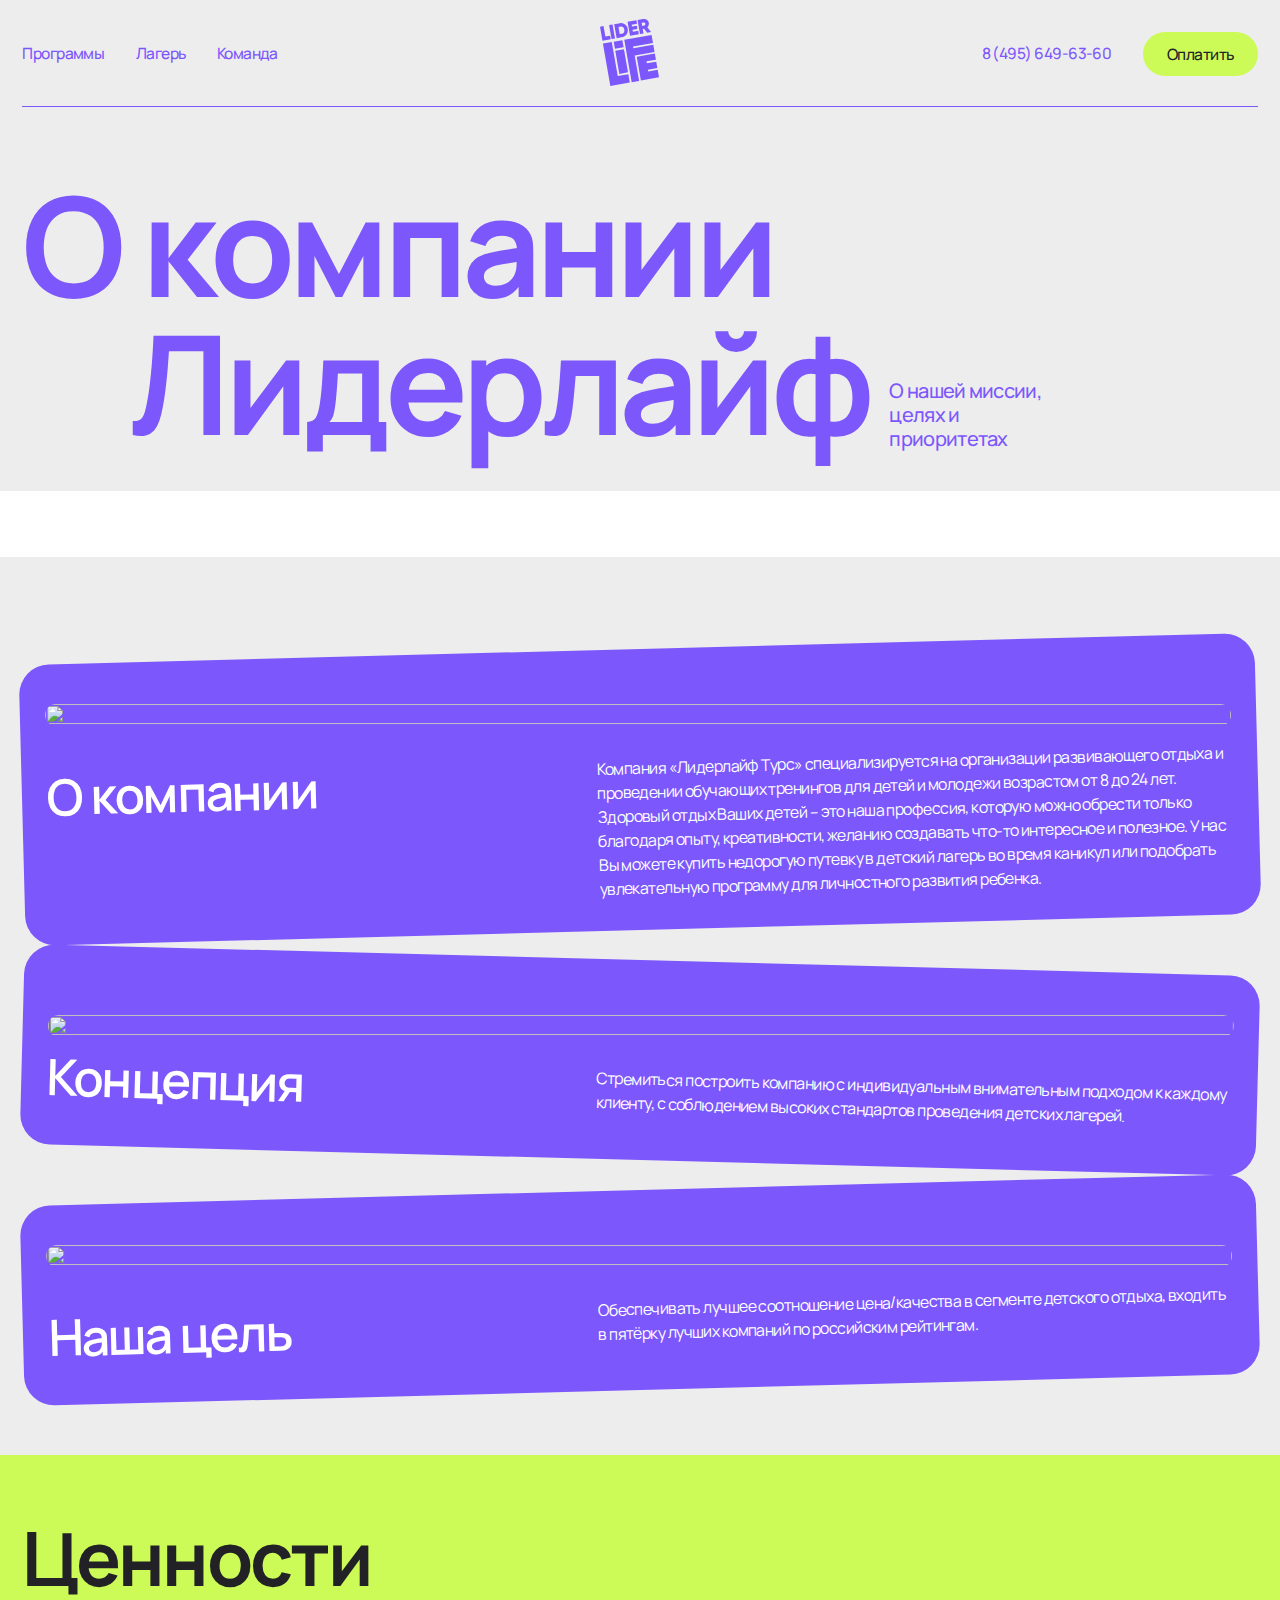
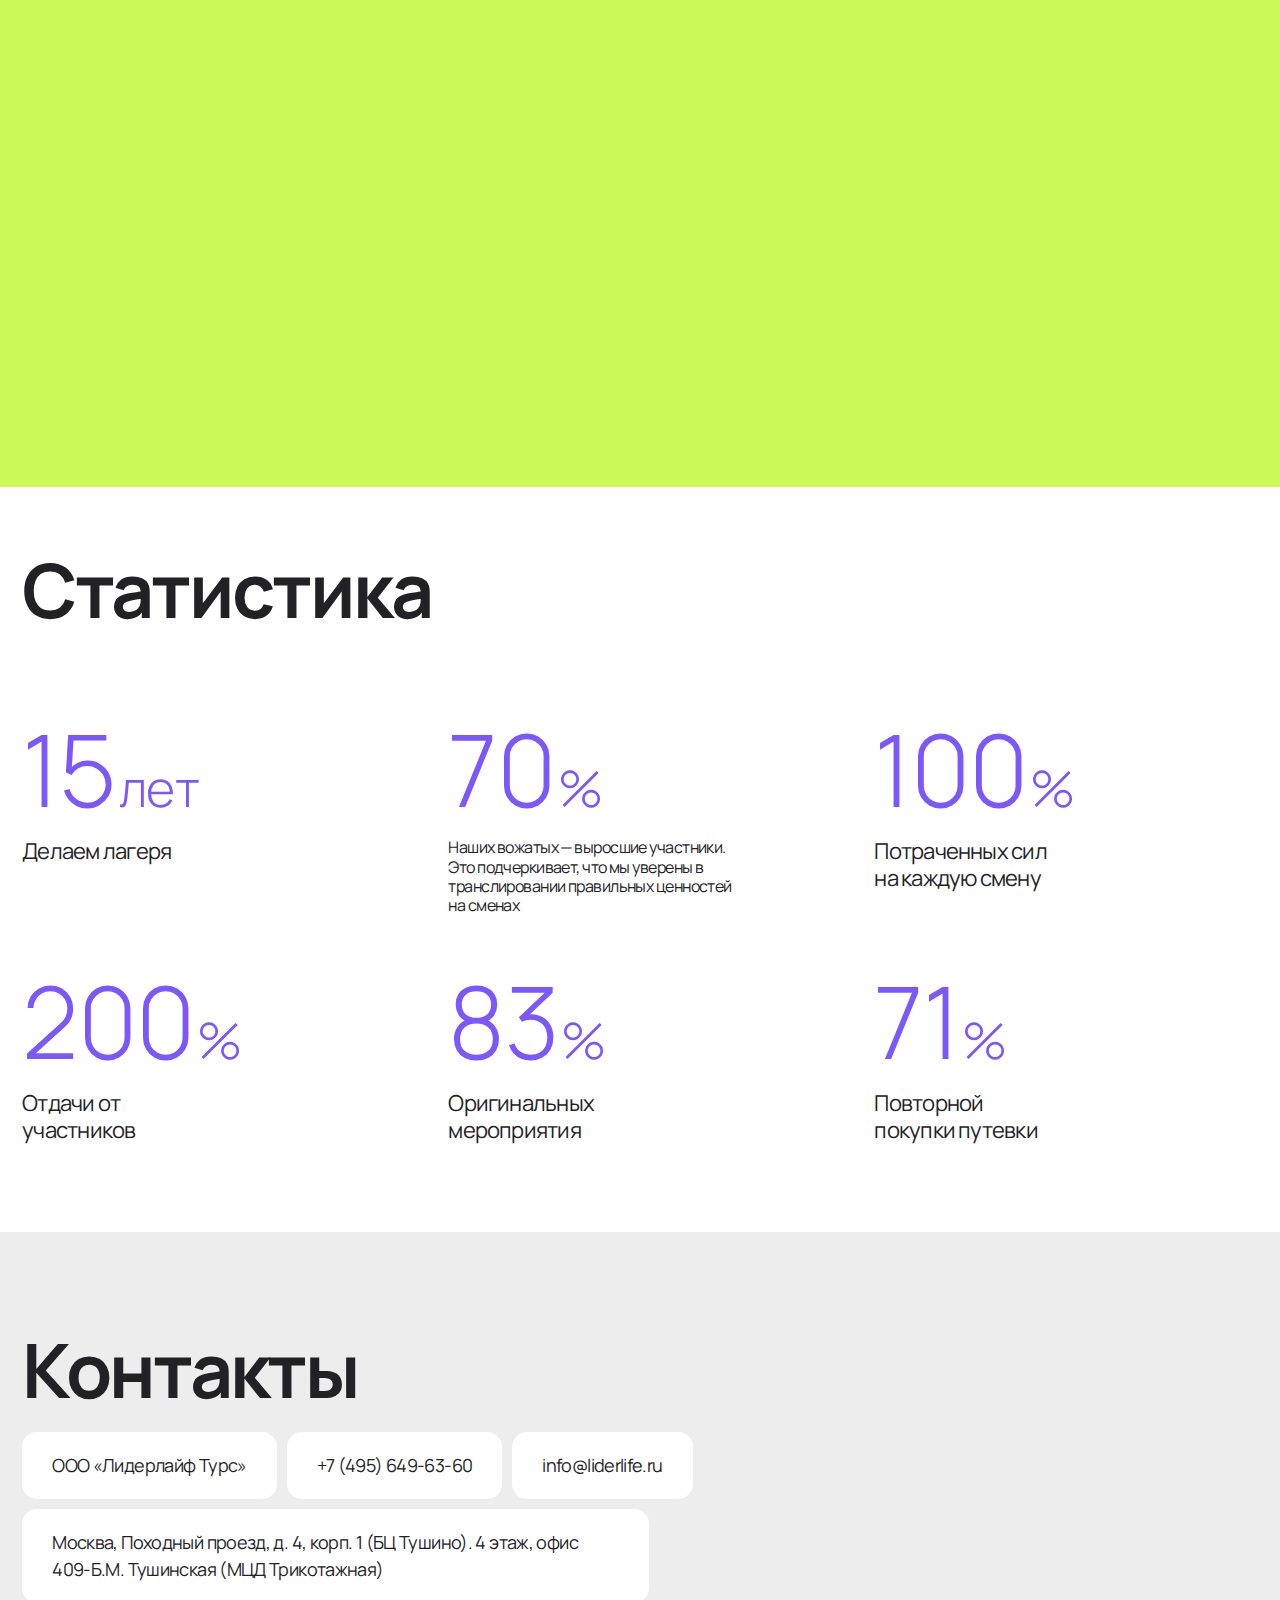
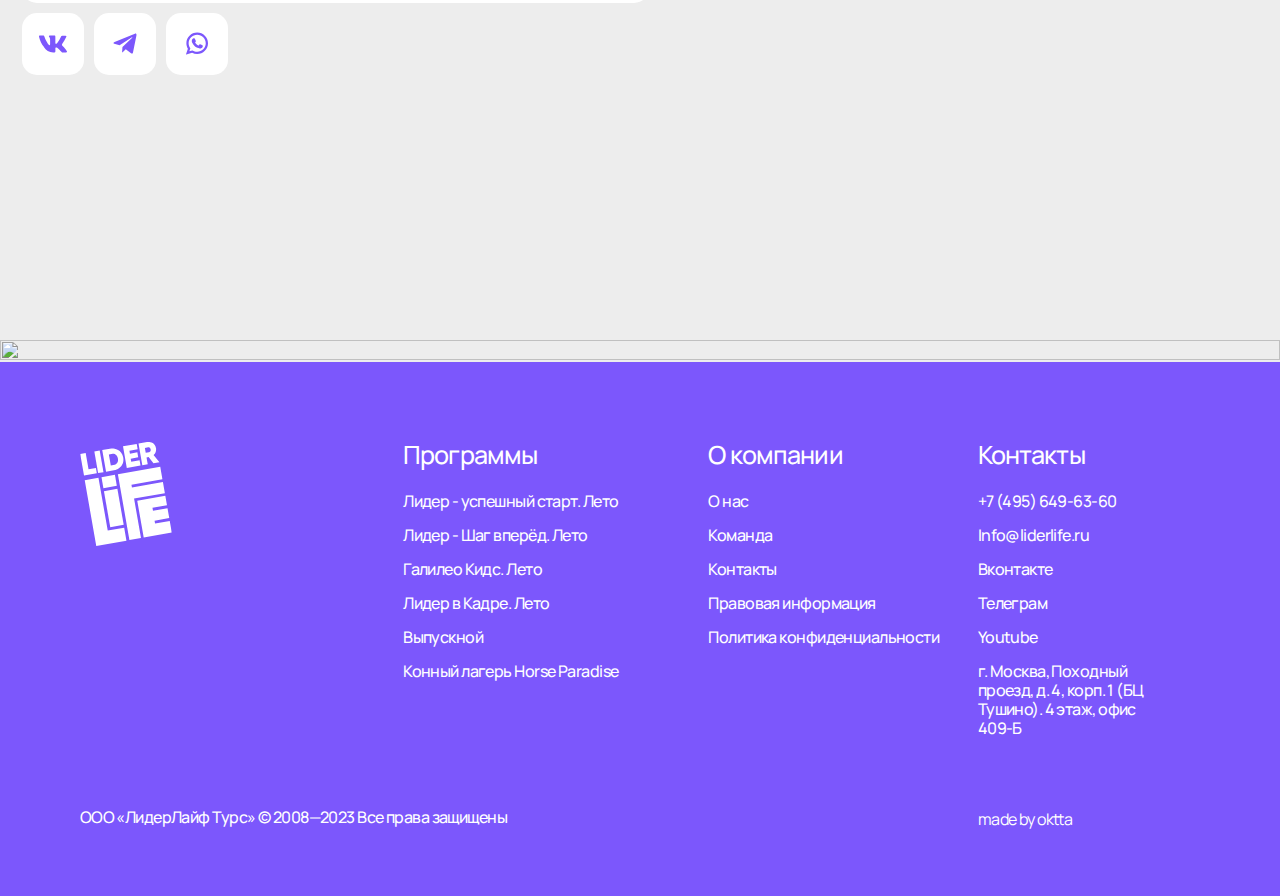
==== commit 7262e193: "Add files via upload" ====
--- a/about.html
+++ b/about.html
@@ -7,8 +7,8 @@
    <title>About us</title>
    <link rel="preconnect" href="https://fonts.googleapis.com">
    <link rel="preconnect" href="https://fonts.gstatic.com" crossorigin>
-   <link href="https://fonts.googleapis.com/css2?family=Manrope:wght@400;500;600;700&display=swap&_v=20230414184520" rel="stylesheet">
-   <link rel="stylesheet" href="css/style.min.css?_v=20230414184520">
+   <link href="https://fonts.googleapis.com/css2?family=Manrope:wght@400;500;600;700&display=swap&_v=20230418193038" rel="stylesheet">
+   <link rel="stylesheet" href="css/style.min.css?_v=20230418193038">
 </head>
 
 <body>
@@ -18,13 +18,13 @@
       <div class="header__row header-main__row">
          <ul class="header__list">
             <li>
-               <a href="#" class="header__link">Программы</a>
+               <a href="programms.html" class="header__link">Программы</a>
             </li>
             <li>
                <a href="#" class="header__link">Лагерь</a>
             </li>
             <li>
-               <a href="#" class="header__link">Команда</a>
+               <a href="team.html" class="header__link">Команда</a>
             </li>
             <li class="header__list_adapt">
                <a href="tel:84956496360" class="header__link">8 (495) 649-63-60</a>
@@ -331,9 +331,9 @@
                   <div class="contacts-column__item">Напоминаем, что на любую программу Вы можете заказать бесплатную
                      курьерскую доставку полного комплекта документов для поездки в лагерь (путёвка/ваучер, договор и
                      памятку).</div>
-                  <button class="contacts-column__item">
+                  <!-- <button class="contacts-column__item">
                      Заказать курьерскую доставку
-                  </button>
+                  </button> -->
                </div>
             </div>
          </section>
@@ -472,8 +472,8 @@
    </div>
 </footer>
    </div>
-   <script src="https://cdnjs.cloudflare.com/ajax/libs/wow/1.1.2/wow.min.js?_v=20230414184520"></script>
-   <script src="js/app.min.js?_v=20230414184520"></script>
+   <script src="https://cdnjs.cloudflare.com/ajax/libs/wow/1.1.2/wow.min.js?_v=20230418193038"></script>
+   <script src="js/app.min.js?_v=20230418193038"></script>
 </body>
 
 </html>--- a/css/style.min.css
+++ b/css/style.min.css
@@ -9,4 +9,4 @@
 The above copyright notice and this permission notice shall be included in all copies or substantial portions of the Software.
 
 THE SOFTWARE IS PROVIDED "AS IS", WITHOUT WARRANTY OF ANY KIND, EXPRESS OR IMPLIED, INCLUDING BUT NOT LIMITED TO THE WARRANTIES OF MERCHANTABILITY, FITNESS FOR A PARTICULAR PURPOSE AND NONINFRINGEMENT. IN NO EVENT SHALL THE AUTHORS OR COPYRIGHT HOLDERS BE LIABLE FOR ANY CLAIM, DAMAGES OR OTHER LIABILITY, WHETHER IN AN ACTION OF CONTRACT, TORT OR OTHERWISE, ARISING FROM, OUT OF OR IN CONNECTION WITH THE SOFTWARE OR THE USE OR OTHER DEALINGS IN THE SOFTWARE.
-*/.animated{-webkit-animation-duration:1s;animation-duration:1s;-webkit-animation-fill-mode:both;animation-fill-mode:both}.animated.hinge{-webkit-animation-duration:2s;animation-duration:2s}@-webkit-keyframes bounce{0%,100%,20%,50%,80%{-webkit-transform:translateY(0);transform:translateY(0)}40%{-webkit-transform:translateY(-30px);transform:translateY(-30px)}60%{-webkit-transform:translateY(-15px);transform:translateY(-15px)}}@keyframes bounce{0%,100%,20%,50%,80%{-webkit-transform:translateY(0);-ms-transform:translateY(0);transform:translateY(0)}40%{-webkit-transform:translateY(-30px);-ms-transform:translateY(-30px);transform:translateY(-30px)}60%{-webkit-transform:translateY(-15px);-ms-transform:translateY(-15px);transform:translateY(-15px)}}.bounce{-webkit-animation-name:bounce;animation-name:bounce}@-webkit-keyframes flash{0%,100%,50%{opacity:1}25%,75%{opacity:0}}@keyframes flash{0%,100%,50%{opacity:1}25%,75%{opacity:0}}.flash{-webkit-animation-name:flash;animation-name:flash}@-webkit-keyframes pulse{0%{-webkit-transform:scale(1);transform:scale(1)}50%{-webkit-transform:scale(1.1);transform:scale(1.1)}100%{-webkit-transform:scale(1);transform:scale(1)}}@keyframes pulse{0%{-webkit-transform:scale(1);-ms-transform:scale(1);transform:scale(1)}50%{-webkit-transform:scale(1.1);-ms-transform:scale(1.1);transform:scale(1.1)}100%{-webkit-transform:scale(1);-ms-transform:scale(1);transform:scale(1)}}.pulse{-webkit-animation-name:pulse;animation-name:pulse}@-webkit-keyframes shake{0%,100%{-webkit-transform:translateX(0);transform:translateX(0)}10%,30%,50%,70%,90%{-webkit-transform:translateX(-10px);transform:translateX(-10px)}20%,40%,60%,80%{-webkit-transform:translateX(10px);transform:translateX(10px)}}@keyframes shake{0%,100%{-webkit-transform:translateX(0);-ms-transform:translateX(0);transform:translateX(0)}10%,30%,50%,70%,90%{-webkit-transform:translateX(-10px);-ms-transform:translateX(-10px);transform:translateX(-10px)}20%,40%,60%,80%{-webkit-transform:translateX(10px);-ms-transform:translateX(10px);transform:translateX(10px)}}.shake{-webkit-animation-name:shake;animation-name:shake}@-webkit-keyframes swing{20%{-webkit-transform:rotate(15deg);transform:rotate(15deg)}40%{-webkit-transform:rotate(-10deg);transform:rotate(-10deg)}60%{-webkit-transform:rotate(5deg);transform:rotate(5deg)}80%{-webkit-transform:rotate(-5deg);transform:rotate(-5deg)}100%{-webkit-transform:rotate(0);transform:rotate(0)}}@keyframes swing{20%{-webkit-transform:rotate(15deg);-ms-transform:rotate(15deg);transform:rotate(15deg)}40%{-webkit-transform:rotate(-10deg);-ms-transform:rotate(-10deg);transform:rotate(-10deg)}60%{-webkit-transform:rotate(5deg);-ms-transform:rotate(5deg);transform:rotate(5deg)}80%{-webkit-transform:rotate(-5deg);-ms-transform:rotate(-5deg);transform:rotate(-5deg)}100%{-webkit-transform:rotate(0);-ms-transform:rotate(0);transform:rotate(0)}}.swing{-webkit-transform-origin:top center;-ms-transform-origin:top center;transform-origin:top center;-webkit-animation-name:swing;animation-name:swing}@-webkit-keyframes tada{0%{-webkit-transform:scale(1);transform:scale(1)}10%,20%{-webkit-transform:scale(.9) rotate(-3deg);transform:scale(.9) rotate(-3deg)}30%,50%,70%,90%{-webkit-transform:scale(1.1) rotate(3deg);transform:scale(1.1) rotate(3deg)}40%,60%,80%{-webkit-transform:scale(1.1) rotate(-3deg);transform:scale(1.1) rotate(-3deg)}100%{-webkit-transform:scale(1) rotate(0);transform:scale(1) rotate(0)}}@keyframes tada{0%{-webkit-transform:scale(1);-ms-transform:scale(1);transform:scale(1)}10%,20%{-webkit-transform:scale(.9) rotate(-3deg);-ms-transform:scale(.9) rotate(-3deg);transform:scale(.9) rotate(-3deg)}30%,50%,70%,90%{-webkit-transform:scale(1.1) rotate(3deg);-ms-transform:scale(1.1) rotate(3deg);transform:scale(1.1) rotate(3deg)}40%,60%,80%{-webkit-transform:scale(1.1) rotate(-3deg);-ms-transform:scale(1.1) rotate(-3deg);transform:scale(1.1) rotate(-3deg)}100%{-webkit-transform:scale(1) rotate(0);-ms-transform:scale(1) rotate(0);transform:scale(1) rotate(0)}}.tada{-webkit-animation-name:tada;animation-name:tada}@-webkit-keyframes wobble{0%{-webkit-transform:translateX(0);transform:translateX(0)}15%{-webkit-transform:translateX(-25%) rotate(-5deg);transform:translateX(-25%) rotate(-5deg)}30%{-webkit-transform:translateX(20%) rotate(3deg);transform:translateX(20%) rotate(3deg)}45%{-webkit-transform:translateX(-15%) rotate(-3deg);transform:translateX(-15%) rotate(-3deg)}60%{-webkit-transform:translateX(10%) rotate(2deg);transform:translateX(10%) rotate(2deg)}75%{-webkit-transform:translateX(-5%) rotate(-1deg);transform:translateX(-5%) rotate(-1deg)}100%{-webkit-transform:translateX(0);transform:translateX(0)}}@keyframes wobble{0%{-webkit-transform:translateX(0);-ms-transform:translateX(0);transform:translateX(0)}15%{-webkit-transform:translateX(-25%) rotate(-5deg);-ms-transform:translateX(-25%) rotate(-5deg);transform:translateX(-25%) rotate(-5deg)}30%{-webkit-transform:translateX(20%) rotate(3deg);-ms-transform:translateX(20%) rotate(3deg);transform:translateX(20%) rotate(3deg)}45%{-webkit-transform:translateX(-15%) rotate(-3deg);-ms-transform:translateX(-15%) rotate(-3deg);transform:translateX(-15%) rotate(-3deg)}60%{-webkit-transform:translateX(10%) rotate(2deg);-ms-transform:translateX(10%) rotate(2deg);transform:translateX(10%) rotate(2deg)}75%{-webkit-transform:translateX(-5%) rotate(-1deg);-ms-transform:translateX(-5%) rotate(-1deg);transform:translateX(-5%) rotate(-1deg)}100%{-webkit-transform:translateX(0);-ms-transform:translateX(0);transform:translateX(0)}}.wobble{-webkit-animation-name:wobble;animation-name:wobble}@-webkit-keyframes bounceIn{0%{opacity:0;-webkit-transform:scale(.3);transform:scale(.3)}50%{opacity:1;-webkit-transform:scale(1.05);transform:scale(1.05)}70%{-webkit-transform:scale(.9);transform:scale(.9)}100%{-webkit-transform:scale(1);transform:scale(1)}}@keyframes bounceIn{0%{opacity:0;-webkit-transform:scale(.3);-ms-transform:scale(.3);transform:scale(.3)}50%{opacity:1;-webkit-transform:scale(1.05);-ms-transform:scale(1.05);transform:scale(1.05)}70%{-webkit-transform:scale(.9);-ms-transform:scale(.9);transform:scale(.9)}100%{-webkit-transform:scale(1);-ms-transform:scale(1);transform:scale(1)}}.bounceIn{-webkit-animation-name:bounceIn;animation-name:bounceIn}@-webkit-keyframes bounceInDown{0%{opacity:0;-webkit-transform:translateY(-2000px);transform:translateY(-2000px)}60%{opacity:1;-webkit-transform:translateY(30px);transform:translateY(30px)}80%{-webkit-transform:translateY(-10px);transform:translateY(-10px)}100%{-webkit-transform:translateY(0);transform:translateY(0)}}@keyframes bounceInDown{0%{opacity:0;-webkit-transform:translateY(-2000px);-ms-transform:translateY(-2000px);transform:translateY(-2000px)}60%{opacity:1;-webkit-transform:translateY(30px);-ms-transform:translateY(30px);transform:translateY(30px)}80%{-webkit-transform:translateY(-10px);-ms-transform:translateY(-10px);transform:translateY(-10px)}100%{-webkit-transform:translateY(0);-ms-transform:translateY(0);transform:translateY(0)}}.bounceInDown{-webkit-animation-name:bounceInDown;animation-name:bounceInDown}@-webkit-keyframes bounceInLeft{0%{opacity:0;-webkit-transform:translateX(-2000px);transform:translateX(-2000px)}60%{opacity:1;-webkit-transform:translateX(30px);transform:translateX(30px)}80%{-webkit-transform:translateX(-10px);transform:translateX(-10px)}100%{-webkit-transform:translateX(0);transform:translateX(0)}}@keyframes bounceInLeft{0%{opacity:0;-webkit-transform:translateX(-2000px);-ms-transform:translateX(-2000px);transform:translateX(-2000px)}60%{opacity:1;-webkit-transform:translateX(30px);-ms-transform:translateX(30px);transform:translateX(30px)}80%{-webkit-transform:translateX(-10px);-ms-transform:translateX(-10px);transform:translateX(-10px)}100%{-webkit-transform:translateX(0);-ms-transform:translateX(0);transform:translateX(0)}}.bounceInLeft{-webkit-animation-name:bounceInLeft;animation-name:bounceInLeft}@-webkit-keyframes bounceInRight{0%{opacity:0;-webkit-transform:translateX(2000px);transform:translateX(2000px)}60%{opacity:1;-webkit-transform:translateX(-30px);transform:translateX(-30px)}80%{-webkit-transform:translateX(10px);transform:translateX(10px)}100%{-webkit-transform:translateX(0);transform:translateX(0)}}@keyframes bounceInRight{0%{opacity:0;-webkit-transform:translateX(2000px);-ms-transform:translateX(2000px);transform:translateX(2000px)}60%{opacity:1;-webkit-transform:translateX(-30px);-ms-transform:translateX(-30px);transform:translateX(-30px)}80%{-webkit-transform:translateX(10px);-ms-transform:translateX(10px);transform:translateX(10px)}100%{-webkit-transform:translateX(0);-ms-transform:translateX(0);transform:translateX(0)}}.bounceInRight{-webkit-animation-name:bounceInRight;animation-name:bounceInRight}@-webkit-keyframes bounceInUp{0%{opacity:0;-webkit-transform:translateY(2000px);transform:translateY(2000px)}60%{opacity:1;-webkit-transform:translateY(-30px);transform:translateY(-30px)}80%{-webkit-transform:translateY(10px);transform:translateY(10px)}100%{-webkit-transform:translateY(0);transform:translateY(0)}}@keyframes bounceInUp{0%{opacity:0;-webkit-transform:translateY(2000px);-ms-transform:translateY(2000px);transform:translateY(2000px)}60%{opacity:1;-webkit-transform:translateY(-30px);-ms-transform:translateY(-30px);transform:translateY(-30px)}80%{-webkit-transform:translateY(10px);-ms-transform:translateY(10px);transform:translateY(10px)}100%{-webkit-transform:translateY(0);-ms-transform:translateY(0);transform:translateY(0)}}.bounceInUp{-webkit-animation-name:bounceInUp;animation-name:bounceInUp}@-webkit-keyframes bounceOut{0%{-webkit-transform:scale(1);transform:scale(1)}25%{-webkit-transform:scale(.95);transform:scale(.95)}50%{opacity:1;-webkit-transform:scale(1.1);transform:scale(1.1)}100%{opacity:0;-webkit-transform:scale(.3);transform:scale(.3)}}@keyframes bounceOut{0%{-webkit-transform:scale(1);-ms-transform:scale(1);transform:scale(1)}25%{-webkit-transform:scale(.95);-ms-transform:scale(.95);transform:scale(.95)}50%{opacity:1;-webkit-transform:scale(1.1);-ms-transform:scale(1.1);transform:scale(1.1)}100%{opacity:0;-webkit-transform:scale(.3);-ms-transform:scale(.3);transform:scale(.3)}}.bounceOut{-webkit-animation-name:bounceOut;animation-name:bounceOut}@-webkit-keyframes bounceOutDown{0%{-webkit-transform:translateY(0);transform:translateY(0)}20%{opacity:1;-webkit-transform:translateY(-20px);transform:translateY(-20px)}100%{opacity:0;-webkit-transform:translateY(2000px);transform:translateY(2000px)}}@keyframes bounceOutDown{0%{-webkit-transform:translateY(0);-ms-transform:translateY(0);transform:translateY(0)}20%{opacity:1;-webkit-transform:translateY(-20px);-ms-transform:translateY(-20px);transform:translateY(-20px)}100%{opacity:0;-webkit-transform:translateY(2000px);-ms-transform:translateY(2000px);transform:translateY(2000px)}}.bounceOutDown{-webkit-animation-name:bounceOutDown;animation-name:bounceOutDown}@-webkit-keyframes bounceOutLeft{0%{-webkit-transform:translateX(0);transform:translateX(0)}20%{opacity:1;-webkit-transform:translateX(20px);transform:translateX(20px)}100%{opacity:0;-webkit-transform:translateX(-2000px);transform:translateX(-2000px)}}@keyframes bounceOutLeft{0%{-webkit-transform:translateX(0);-ms-transform:translateX(0);transform:translateX(0)}20%{opacity:1;-webkit-transform:translateX(20px);-ms-transform:translateX(20px);transform:translateX(20px)}100%{opacity:0;-webkit-transform:translateX(-2000px);-ms-transform:translateX(-2000px);transform:translateX(-2000px)}}.bounceOutLeft{-webkit-animation-name:bounceOutLeft;animation-name:bounceOutLeft}@-webkit-keyframes bounceOutRight{0%{-webkit-transform:translateX(0);transform:translateX(0)}20%{opacity:1;-webkit-transform:translateX(-20px);transform:translateX(-20px)}100%{opacity:0;-webkit-transform:translateX(2000px);transform:translateX(2000px)}}@keyframes bounceOutRight{0%{-webkit-transform:translateX(0);-ms-transform:translateX(0);transform:translateX(0)}20%{opacity:1;-webkit-transform:translateX(-20px);-ms-transform:translateX(-20px);transform:translateX(-20px)}100%{opacity:0;-webkit-transform:translateX(2000px);-ms-transform:translateX(2000px);transform:translateX(2000px)}}.bounceOutRight{-webkit-animation-name:bounceOutRight;animation-name:bounceOutRight}@-webkit-keyframes bounceOutUp{0%{-webkit-transform:translateY(0);transform:translateY(0)}20%{opacity:1;-webkit-transform:translateY(20px);transform:translateY(20px)}100%{opacity:0;-webkit-transform:translateY(-2000px);transform:translateY(-2000px)}}@keyframes bounceOutUp{0%{-webkit-transform:translateY(0);-ms-transform:translateY(0);transform:translateY(0)}20%{opacity:1;-webkit-transform:translateY(20px);-ms-transform:translateY(20px);transform:translateY(20px)}100%{opacity:0;-webkit-transform:translateY(-2000px);-ms-transform:translateY(-2000px);transform:translateY(-2000px)}}.bounceOutUp{-webkit-animation-name:bounceOutUp;animation-name:bounceOutUp}@-webkit-keyframes fadeIn{0%{opacity:0}100%{opacity:1}}@keyframes fadeIn{0%{opacity:0}100%{opacity:1}}.fadeIn{-webkit-animation-name:fadeIn;animation-name:fadeIn}@-webkit-keyframes fadeInDown{0%{opacity:0;-webkit-transform:translateY(-20px);transform:translateY(-20px)}100%{opacity:1;-webkit-transform:translateY(0);transform:translateY(0)}}@keyframes fadeInDown{0%{opacity:0;-webkit-transform:translateY(-20px);-ms-transform:translateY(-20px);transform:translateY(-20px)}100%{opacity:1;-webkit-transform:translateY(0);-ms-transform:translateY(0);transform:translateY(0)}}.fadeInDown{-webkit-animation-name:fadeInDown;animation-name:fadeInDown}@-webkit-keyframes fadeInDownBig{0%{opacity:0;-webkit-transform:translateY(-2000px);transform:translateY(-2000px)}100%{opacity:1;-webkit-transform:translateY(0);transform:translateY(0)}}@keyframes fadeInDownBig{0%{opacity:0;-webkit-transform:translateY(-2000px);-ms-transform:translateY(-2000px);transform:translateY(-2000px)}100%{opacity:1;-webkit-transform:translateY(0);-ms-transform:translateY(0);transform:translateY(0)}}.fadeInDownBig{-webkit-animation-name:fadeInDownBig;animation-name:fadeInDownBig}@-webkit-keyframes fadeInLeft{0%{opacity:0;-webkit-transform:translateX(-20px);transform:translateX(-20px)}100%{opacity:1;-webkit-transform:translateX(0);transform:translateX(0)}}@keyframes fadeInLeft{0%{opacity:0;-webkit-transform:translateX(-20px);-ms-transform:translateX(-20px);transform:translateX(-20px)}100%{opacity:1;-webkit-transform:translateX(0);-ms-transform:translateX(0);transform:translateX(0)}}.fadeInLeft{-webkit-animation-name:fadeInLeft;animation-name:fadeInLeft}@-webkit-keyframes fadeInLeftBig{0%{opacity:0;-webkit-transform:translateX(-2000px);transform:translateX(-2000px)}100%{opacity:1;-webkit-transform:translateX(0);transform:translateX(0)}}@keyframes fadeInLeftBig{0%{opacity:0;-webkit-transform:translateX(-2000px);-ms-transform:translateX(-2000px);transform:translateX(-2000px)}100%{opacity:1;-webkit-transform:translateX(0);-ms-transform:translateX(0);transform:translateX(0)}}.fadeInLeftBig{-webkit-animation-name:fadeInLeftBig;animation-name:fadeInLeftBig}@-webkit-keyframes fadeInRight{0%{opacity:0;-webkit-transform:translateX(20px);transform:translateX(20px)}100%{opacity:1;-webkit-transform:translateX(0);transform:translateX(0)}}@keyframes fadeInRight{0%{opacity:0;-webkit-transform:translateX(20px);-ms-transform:translateX(20px);transform:translateX(20px)}100%{opacity:1;-webkit-transform:translateX(0);-ms-transform:translateX(0);transform:translateX(0)}}.fadeInRight{-webkit-animation-name:fadeInRight;animation-name:fadeInRight}@-webkit-keyframes fadeInRightBig{0%{opacity:0;-webkit-transform:translateX(2000px);transform:translateX(2000px)}100%{opacity:1;-webkit-transform:translateX(0);transform:translateX(0)}}@keyframes fadeInRightBig{0%{opacity:0;-webkit-transform:translateX(2000px);-ms-transform:translateX(2000px);transform:translateX(2000px)}100%{opacity:1;-webkit-transform:translateX(0);-ms-transform:translateX(0);transform:translateX(0)}}.fadeInRightBig{-webkit-animation-name:fadeInRightBig;animation-name:fadeInRightBig}@-webkit-keyframes fadeInUp{0%{opacity:0;-webkit-transform:translateY(20px);transform:translateY(20px)}100%{opacity:1;-webkit-transform:translateY(0);transform:translateY(0)}}@keyframes fadeInUp{0%{opacity:0;-webkit-transform:translateY(20px);-ms-transform:translateY(20px);transform:translateY(20px)}100%{opacity:1;-webkit-transform:translateY(0);-ms-transform:translateY(0);transform:translateY(0)}}.fadeInUp{-webkit-animation-name:fadeInUp;animation-name:fadeInUp}@-webkit-keyframes fadeInUpBig{0%{opacity:0;-webkit-transform:translateY(2000px);transform:translateY(2000px)}100%{opacity:1;-webkit-transform:translateY(0);transform:translateY(0)}}@keyframes fadeInUpBig{0%{opacity:0;-webkit-transform:translateY(2000px);-ms-transform:translateY(2000px);transform:translateY(2000px)}100%{opacity:1;-webkit-transform:translateY(0);-ms-transform:translateY(0);transform:translateY(0)}}.fadeInUpBig{-webkit-animation-name:fadeInUpBig;animation-name:fadeInUpBig}@-webkit-keyframes fadeOut{0%{opacity:1}100%{opacity:0}}@keyframes fadeOut{0%{opacity:1}100%{opacity:0}}.fadeOut{-webkit-animation-name:fadeOut;animation-name:fadeOut}@-webkit-keyframes fadeOutDown{0%{opacity:1;-webkit-transform:translateY(0);transform:translateY(0)}100%{opacity:0;-webkit-transform:translateY(20px);transform:translateY(20px)}}@keyframes fadeOutDown{0%{opacity:1;-webkit-transform:translateY(0);-ms-transform:translateY(0);transform:translateY(0)}100%{opacity:0;-webkit-transform:translateY(20px);-ms-transform:translateY(20px);transform:translateY(20px)}}.fadeOutDown{-webkit-animation-name:fadeOutDown;animation-name:fadeOutDown}@-webkit-keyframes fadeOutDownBig{0%{opacity:1;-webkit-transform:translateY(0);transform:translateY(0)}100%{opacity:0;-webkit-transform:translateY(2000px);transform:translateY(2000px)}}@keyframes fadeOutDownBig{0%{opacity:1;-webkit-transform:translateY(0);-ms-transform:translateY(0);transform:translateY(0)}100%{opacity:0;-webkit-transform:translateY(2000px);-ms-transform:translateY(2000px);transform:translateY(2000px)}}.fadeOutDownBig{-webkit-animation-name:fadeOutDownBig;animation-name:fadeOutDownBig}@-webkit-keyframes fadeOutLeft{0%{opacity:1;-webkit-transform:translateX(0);transform:translateX(0)}100%{opacity:0;-webkit-transform:translateX(-20px);transform:translateX(-20px)}}@keyframes fadeOutLeft{0%{opacity:1;-webkit-transform:translateX(0);-ms-transform:translateX(0);transform:translateX(0)}100%{opacity:0;-webkit-transform:translateX(-20px);-ms-transform:translateX(-20px);transform:translateX(-20px)}}.fadeOutLeft{-webkit-animation-name:fadeOutLeft;animation-name:fadeOutLeft}@-webkit-keyframes fadeOutLeftBig{0%{opacity:1;-webkit-transform:translateX(0);transform:translateX(0)}100%{opacity:0;-webkit-transform:translateX(-2000px);transform:translateX(-2000px)}}@keyframes fadeOutLeftBig{0%{opacity:1;-webkit-transform:translateX(0);-ms-transform:translateX(0);transform:translateX(0)}100%{opacity:0;-webkit-transform:translateX(-2000px);-ms-transform:translateX(-2000px);transform:translateX(-2000px)}}.fadeOutLeftBig{-webkit-animation-name:fadeOutLeftBig;animation-name:fadeOutLeftBig}@-webkit-keyframes fadeOutRight{0%{opacity:1;-webkit-transform:translateX(0);transform:translateX(0)}100%{opacity:0;-webkit-transform:translateX(20px);transform:translateX(20px)}}@keyframes fadeOutRight{0%{opacity:1;-webkit-transform:translateX(0);-ms-transform:translateX(0);transform:translateX(0)}100%{opacity:0;-webkit-transform:translateX(20px);-ms-transform:translateX(20px);transform:translateX(20px)}}.fadeOutRight{-webkit-animation-name:fadeOutRight;animation-name:fadeOutRight}@-webkit-keyframes fadeOutRightBig{0%{opacity:1;-webkit-transform:translateX(0);transform:translateX(0)}100%{opacity:0;-webkit-transform:translateX(2000px);transform:translateX(2000px)}}@keyframes fadeOutRightBig{0%{opacity:1;-webkit-transform:translateX(0);-ms-transform:translateX(0);transform:translateX(0)}100%{opacity:0;-webkit-transform:translateX(2000px);-ms-transform:translateX(2000px);transform:translateX(2000px)}}.fadeOutRightBig{-webkit-animation-name:fadeOutRightBig;animation-name:fadeOutRightBig}@-webkit-keyframes fadeOutUp{0%{opacity:1;-webkit-transform:translateY(0);transform:translateY(0)}100%{opacity:0;-webkit-transform:translateY(-20px);transform:translateY(-20px)}}@keyframes fadeOutUp{0%{opacity:1;-webkit-transform:translateY(0);-ms-transform:translateY(0);transform:translateY(0)}100%{opacity:0;-webkit-transform:translateY(-20px);-ms-transform:translateY(-20px);transform:translateY(-20px)}}.fadeOutUp{-webkit-animation-name:fadeOutUp;animation-name:fadeOutUp}@-webkit-keyframes fadeOutUpBig{0%{opacity:1;-webkit-transform:translateY(0);transform:translateY(0)}100%{opacity:0;-webkit-transform:translateY(-2000px);transform:translateY(-2000px)}}@keyframes fadeOutUpBig{0%{opacity:1;-webkit-transform:translateY(0);-ms-transform:translateY(0);transform:translateY(0)}100%{opacity:0;-webkit-transform:translateY(-2000px);-ms-transform:translateY(-2000px);transform:translateY(-2000px)}}.fadeOutUpBig{-webkit-animation-name:fadeOutUpBig;animation-name:fadeOutUpBig}@-webkit-keyframes flip{0%{-webkit-transform:perspective(400px) translateZ(0) rotateY(0) scale(1);transform:perspective(400px) translateZ(0) rotateY(0) scale(1);-webkit-animation-timing-function:ease-out;animation-timing-function:ease-out}40%{-webkit-transform:perspective(400px) translateZ(150px) rotateY(170deg) scale(1);transform:perspective(400px) translateZ(150px) rotateY(170deg) scale(1);-webkit-animation-timing-function:ease-out;animation-timing-function:ease-out}50%{-webkit-transform:perspective(400px) translateZ(150px) rotateY(190deg) scale(1);transform:perspective(400px) translateZ(150px) rotateY(190deg) scale(1);-webkit-animation-timing-function:ease-in;animation-timing-function:ease-in}80%{-webkit-transform:perspective(400px) translateZ(0) rotateY(360deg) scale(.95);transform:perspective(400px) translateZ(0) rotateY(360deg) scale(.95);-webkit-animation-timing-function:ease-in;animation-timing-function:ease-in}100%{-webkit-transform:perspective(400px) translateZ(0) rotateY(360deg) scale(1);transform:perspective(400px) translateZ(0) rotateY(360deg) scale(1);-webkit-animation-timing-function:ease-in;animation-timing-function:ease-in}}@keyframes flip{0%{-webkit-transform:perspective(400px) translateZ(0) rotateY(0) scale(1);-ms-transform:perspective(400px) translateZ(0) rotateY(0) scale(1);transform:perspective(400px) translateZ(0) rotateY(0) scale(1);-webkit-animation-timing-function:ease-out;animation-timing-function:ease-out}40%{-webkit-transform:perspective(400px) translateZ(150px) rotateY(170deg) scale(1);-ms-transform:perspective(400px) translateZ(150px) rotateY(170deg) scale(1);transform:perspective(400px) translateZ(150px) rotateY(170deg) scale(1);-webkit-animation-timing-function:ease-out;animation-timing-function:ease-out}50%{-webkit-transform:perspective(400px) translateZ(150px) rotateY(190deg) scale(1);-ms-transform:perspective(400px) translateZ(150px) rotateY(190deg) scale(1);transform:perspective(400px) translateZ(150px) rotateY(190deg) scale(1);-webkit-animation-timing-function:ease-in;animation-timing-function:ease-in}80%{-webkit-transform:perspective(400px) translateZ(0) rotateY(360deg) scale(.95);-ms-transform:perspective(400px) translateZ(0) rotateY(360deg) scale(.95);transform:perspective(400px) translateZ(0) rotateY(360deg) scale(.95);-webkit-animation-timing-function:ease-in;animation-timing-function:ease-in}100%{-webkit-transform:perspective(400px) translateZ(0) rotateY(360deg) scale(1);-ms-transform:perspective(400px) translateZ(0) rotateY(360deg) scale(1);transform:perspective(400px) translateZ(0) rotateY(360deg) scale(1);-webkit-animation-timing-function:ease-in;animation-timing-function:ease-in}}.animated.flip{-webkit-backface-visibility:visible;backface-visibility:visible;-webkit-animation-name:flip;animation-name:flip}@-webkit-keyframes flipInX{0%{-webkit-transform:perspective(400px) rotateX(90deg);transform:perspective(400px) rotateX(90deg);opacity:0}40%{-webkit-transform:perspective(400px) rotateX(-10deg);transform:perspective(400px) rotateX(-10deg)}70%{-webkit-transform:perspective(400px) rotateX(10deg);transform:perspective(400px) rotateX(10deg)}100%{-webkit-transform:perspective(400px) rotateX(0);transform:perspective(400px) rotateX(0);opacity:1}}@keyframes flipInX{0%{-webkit-transform:perspective(400px) rotateX(90deg);-ms-transform:perspective(400px) rotateX(90deg);transform:perspective(400px) rotateX(90deg);opacity:0}40%{-webkit-transform:perspective(400px) rotateX(-10deg);-ms-transform:perspective(400px) rotateX(-10deg);transform:perspective(400px) rotateX(-10deg)}70%{-webkit-transform:perspective(400px) rotateX(10deg);-ms-transform:perspective(400px) rotateX(10deg);transform:perspective(400px) rotateX(10deg)}100%{-webkit-transform:perspective(400px) rotateX(0);-ms-transform:perspective(400px) rotateX(0);transform:perspective(400px) rotateX(0);opacity:1}}.flipInX{-webkit-backface-visibility:visible!important;backface-visibility:visible!important;-webkit-animation-name:flipInX;animation-name:flipInX}@-webkit-keyframes flipInY{0%{-webkit-transform:perspective(400px) rotateY(90deg);transform:perspective(400px) rotateY(90deg);opacity:0}40%{-webkit-transform:perspective(400px) rotateY(-10deg);transform:perspective(400px) rotateY(-10deg)}70%{-webkit-transform:perspective(400px) rotateY(10deg);transform:perspective(400px) rotateY(10deg)}100%{-webkit-transform:perspective(400px) rotateY(0);transform:perspective(400px) rotateY(0);opacity:1}}@keyframes flipInY{0%{-webkit-transform:perspective(400px) rotateY(90deg);-ms-transform:perspective(400px) rotateY(90deg);transform:perspective(400px) rotateY(90deg);opacity:0}40%{-webkit-transform:perspective(400px) rotateY(-10deg);-ms-transform:perspective(400px) rotateY(-10deg);transform:perspective(400px) rotateY(-10deg)}70%{-webkit-transform:perspective(400px) rotateY(10deg);-ms-transform:perspective(400px) rotateY(10deg);transform:perspective(400px) rotateY(10deg)}100%{-webkit-transform:perspective(400px) rotateY(0);-ms-transform:perspective(400px) rotateY(0);transform:perspective(400px) rotateY(0);opacity:1}}.flipInY{-webkit-backface-visibility:visible!important;backface-visibility:visible!important;-webkit-animation-name:flipInY;animation-name:flipInY}@-webkit-keyframes flipOutX{0%{-webkit-transform:perspective(400px) rotateX(0);transform:perspective(400px) rotateX(0);opacity:1}100%{-webkit-transform:perspective(400px) rotateX(90deg);transform:perspective(400px) rotateX(90deg);opacity:0}}@keyframes flipOutX{0%{-webkit-transform:perspective(400px) rotateX(0);-ms-transform:perspective(400px) rotateX(0);transform:perspective(400px) rotateX(0);opacity:1}100%{-webkit-transform:perspective(400px) rotateX(90deg);-ms-transform:perspective(400px) rotateX(90deg);transform:perspective(400px) rotateX(90deg);opacity:0}}.flipOutX{-webkit-animation-name:flipOutX;animation-name:flipOutX;-webkit-backface-visibility:visible!important;backface-visibility:visible!important}@-webkit-keyframes flipOutY{0%{-webkit-transform:perspective(400px) rotateY(0);transform:perspective(400px) rotateY(0);opacity:1}100%{-webkit-transform:perspective(400px) rotateY(90deg);transform:perspective(400px) rotateY(90deg);opacity:0}}@keyframes flipOutY{0%{-webkit-transform:perspective(400px) rotateY(0);-ms-transform:perspective(400px) rotateY(0);transform:perspective(400px) rotateY(0);opacity:1}100%{-webkit-transform:perspective(400px) rotateY(90deg);-ms-transform:perspective(400px) rotateY(90deg);transform:perspective(400px) rotateY(90deg);opacity:0}}.flipOutY{-webkit-backface-visibility:visible!important;backface-visibility:visible!important;-webkit-animation-name:flipOutY;animation-name:flipOutY}@-webkit-keyframes lightSpeedIn{0%{-webkit-transform:translateX(100%) skewX(-30deg);transform:translateX(100%) skewX(-30deg);opacity:0}60%{-webkit-transform:translateX(-20%) skewX(30deg);transform:translateX(-20%) skewX(30deg);opacity:1}80%{-webkit-transform:translateX(0) skewX(-15deg);transform:translateX(0) skewX(-15deg);opacity:1}100%{-webkit-transform:translateX(0) skewX(0);transform:translateX(0) skewX(0);opacity:1}}@keyframes lightSpeedIn{0%{-webkit-transform:translateX(100%) skewX(-30deg);-ms-transform:translateX(100%) skewX(-30deg);transform:translateX(100%) skewX(-30deg);opacity:0}60%{-webkit-transform:translateX(-20%) skewX(30deg);-ms-transform:translateX(-20%) skewX(30deg);transform:translateX(-20%) skewX(30deg);opacity:1}80%{-webkit-transform:translateX(0) skewX(-15deg);-ms-transform:translateX(0) skewX(-15deg);transform:translateX(0) skewX(-15deg);opacity:1}100%{-webkit-transform:translateX(0) skewX(0);-ms-transform:translateX(0) skewX(0);transform:translateX(0) skewX(0);opacity:1}}.lightSpeedIn{-webkit-animation-name:lightSpeedIn;animation-name:lightSpeedIn;-webkit-animation-timing-function:ease-out;animation-timing-function:ease-out}@-webkit-keyframes lightSpeedOut{0%{-webkit-transform:translateX(0) skewX(0);transform:translateX(0) skewX(0);opacity:1}100%{-webkit-transform:translateX(100%) skewX(-30deg);transform:translateX(100%) skewX(-30deg);opacity:0}}@keyframes lightSpeedOut{0%{-webkit-transform:translateX(0) skewX(0);-ms-transform:translateX(0) skewX(0);transform:translateX(0) skewX(0);opacity:1}100%{-webkit-transform:translateX(100%) skewX(-30deg);-ms-transform:translateX(100%) skewX(-30deg);transform:translateX(100%) skewX(-30deg);opacity:0}}.lightSpeedOut{-webkit-animation-name:lightSpeedOut;animation-name:lightSpeedOut;-webkit-animation-timing-function:ease-in;animation-timing-function:ease-in}@-webkit-keyframes rotateIn{0%{-webkit-transform-origin:center center;transform-origin:center center;-webkit-transform:rotate(-200deg);transform:rotate(-200deg);opacity:0}100%{-webkit-transform-origin:center center;transform-origin:center center;-webkit-transform:rotate(0);transform:rotate(0);opacity:1}}@keyframes rotateIn{0%{-webkit-transform-origin:center center;-ms-transform-origin:center center;transform-origin:center center;-webkit-transform:rotate(-200deg);-ms-transform:rotate(-200deg);transform:rotate(-200deg);opacity:0}100%{-webkit-transform-origin:center center;-ms-transform-origin:center center;transform-origin:center center;-webkit-transform:rotate(0);-ms-transform:rotate(0);transform:rotate(0);opacity:1}}.rotateIn{-webkit-animation-name:rotateIn;animation-name:rotateIn}@-webkit-keyframes rotateInDownLeft{0%{-webkit-transform-origin:left bottom;transform-origin:left bottom;-webkit-transform:rotate(-90deg);transform:rotate(-90deg);opacity:0}100%{-webkit-transform-origin:left bottom;transform-origin:left bottom;-webkit-transform:rotate(0);transform:rotate(0);opacity:1}}@keyframes rotateInDownLeft{0%{-webkit-transform-origin:left bottom;-ms-transform-origin:left bottom;transform-origin:left bottom;-webkit-transform:rotate(-90deg);-ms-transform:rotate(-90deg);transform:rotate(-90deg);opacity:0}100%{-webkit-transform-origin:left bottom;-ms-transform-origin:left bottom;transform-origin:left bottom;-webkit-transform:rotate(0);-ms-transform:rotate(0);transform:rotate(0);opacity:1}}.rotateInDownLeft{-webkit-animation-name:rotateInDownLeft;animation-name:rotateInDownLeft}@-webkit-keyframes rotateInDownRight{0%{-webkit-transform-origin:right bottom;transform-origin:right bottom;-webkit-transform:rotate(90deg);transform:rotate(90deg);opacity:0}100%{-webkit-transform-origin:right bottom;transform-origin:right bottom;-webkit-transform:rotate(0);transform:rotate(0);opacity:1}}@keyframes rotateInDownRight{0%{-webkit-transform-origin:right bottom;-ms-transform-origin:right bottom;transform-origin:right bottom;-webkit-transform:rotate(90deg);-ms-transform:rotate(90deg);transform:rotate(90deg);opacity:0}100%{-webkit-transform-origin:right bottom;-ms-transform-origin:right bottom;transform-origin:right bottom;-webkit-transform:rotate(0);-ms-transform:rotate(0);transform:rotate(0);opacity:1}}.rotateInDownRight{-webkit-animation-name:rotateInDownRight;animation-name:rotateInDownRight}@-webkit-keyframes rotateInUpLeft{0%{-webkit-transform-origin:left bottom;transform-origin:left bottom;-webkit-transform:rotate(90deg);transform:rotate(90deg);opacity:0}100%{-webkit-transform-origin:left bottom;transform-origin:left bottom;-webkit-transform:rotate(0);transform:rotate(0);opacity:1}}@keyframes rotateInUpLeft{0%{-webkit-transform-origin:left bottom;-ms-transform-origin:left bottom;transform-origin:left bottom;-webkit-transform:rotate(90deg);-ms-transform:rotate(90deg);transform:rotate(90deg);opacity:0}100%{-webkit-transform-origin:left bottom;-ms-transform-origin:left bottom;transform-origin:left bottom;-webkit-transform:rotate(0);-ms-transform:rotate(0);transform:rotate(0);opacity:1}}.rotateInUpLeft{-webkit-animation-name:rotateInUpLeft;animation-name:rotateInUpLeft}@-webkit-keyframes rotateInUpRight{0%{-webkit-transform-origin:right bottom;transform-origin:right bottom;-webkit-transform:rotate(-90deg);transform:rotate(-90deg);opacity:0}100%{-webkit-transform-origin:right bottom;transform-origin:right bottom;-webkit-transform:rotate(0);transform:rotate(0);opacity:1}}@keyframes rotateInUpRight{0%{-webkit-transform-origin:right bottom;-ms-transform-origin:right bottom;transform-origin:right bottom;-webkit-transform:rotate(-90deg);-ms-transform:rotate(-90deg);transform:rotate(-90deg);opacity:0}100%{-webkit-transform-origin:right bottom;-ms-transform-origin:right bottom;transform-origin:right bottom;-webkit-transform:rotate(0);-ms-transform:rotate(0);transform:rotate(0);opacity:1}}.rotateInUpRight{-webkit-animation-name:rotateInUpRight;animation-name:rotateInUpRight}@-webkit-keyframes rotateOut{0%{-webkit-transform-origin:center center;transform-origin:center center;-webkit-transform:rotate(0);transform:rotate(0);opacity:1}100%{-webkit-transform-origin:center center;transform-origin:center center;-webkit-transform:rotate(200deg);transform:rotate(200deg);opacity:0}}@keyframes rotateOut{0%{-webkit-transform-origin:center center;-ms-transform-origin:center center;transform-origin:center center;-webkit-transform:rotate(0);-ms-transform:rotate(0);transform:rotate(0);opacity:1}100%{-webkit-transform-origin:center center;-ms-transform-origin:center center;transform-origin:center center;-webkit-transform:rotate(200deg);-ms-transform:rotate(200deg);transform:rotate(200deg);opacity:0}}.rotateOut{-webkit-animation-name:rotateOut;animation-name:rotateOut}@-webkit-keyframes rotateOutDownLeft{0%{-webkit-transform-origin:left bottom;transform-origin:left bottom;-webkit-transform:rotate(0);transform:rotate(0);opacity:1}100%{-webkit-transform-origin:left bottom;transform-origin:left bottom;-webkit-transform:rotate(90deg);transform:rotate(90deg);opacity:0}}@keyframes rotateOutDownLeft{0%{-webkit-transform-origin:left bottom;-ms-transform-origin:left bottom;transform-origin:left bottom;-webkit-transform:rotate(0);-ms-transform:rotate(0);transform:rotate(0);opacity:1}100%{-webkit-transform-origin:left bottom;-ms-transform-origin:left bottom;transform-origin:left bottom;-webkit-transform:rotate(90deg);-ms-transform:rotate(90deg);transform:rotate(90deg);opacity:0}}.rotateOutDownLeft{-webkit-animation-name:rotateOutDownLeft;animation-name:rotateOutDownLeft}@-webkit-keyframes rotateOutDownRight{0%{-webkit-transform-origin:right bottom;transform-origin:right bottom;-webkit-transform:rotate(0);transform:rotate(0);opacity:1}100%{-webkit-transform-origin:right bottom;transform-origin:right bottom;-webkit-transform:rotate(-90deg);transform:rotate(-90deg);opacity:0}}@keyframes rotateOutDownRight{0%{-webkit-transform-origin:right bottom;-ms-transform-origin:right bottom;transform-origin:right bottom;-webkit-transform:rotate(0);-ms-transform:rotate(0);transform:rotate(0);opacity:1}100%{-webkit-transform-origin:right bottom;-ms-transform-origin:right bottom;transform-origin:right bottom;-webkit-transform:rotate(-90deg);-ms-transform:rotate(-90deg);transform:rotate(-90deg);opacity:0}}.rotateOutDownRight{-webkit-animation-name:rotateOutDownRight;animation-name:rotateOutDownRight}@-webkit-keyframes rotateOutUpLeft{0%{-webkit-transform-origin:left bottom;transform-origin:left bottom;-webkit-transform:rotate(0);transform:rotate(0);opacity:1}100%{-webkit-transform-origin:left bottom;transform-origin:left bottom;-webkit-transform:rotate(-90deg);transform:rotate(-90deg);opacity:0}}@keyframes rotateOutUpLeft{0%{-webkit-transform-origin:left bottom;-ms-transform-origin:left bottom;transform-origin:left bottom;-webkit-transform:rotate(0);-ms-transform:rotate(0);transform:rotate(0);opacity:1}100%{-webkit-transform-origin:left bottom;-ms-transform-origin:left bottom;transform-origin:left bottom;-webkit-transform:rotate(-90deg);-ms-transform:rotate(-90deg);transform:rotate(-90deg);opacity:0}}.rotateOutUpLeft{-webkit-animation-name:rotateOutUpLeft;animation-name:rotateOutUpLeft}@-webkit-keyframes rotateOutUpRight{0%{-webkit-transform-origin:right bottom;transform-origin:right bottom;-webkit-transform:rotate(0);transform:rotate(0);opacity:1}100%{-webkit-transform-origin:right bottom;transform-origin:right bottom;-webkit-transform:rotate(90deg);transform:rotate(90deg);opacity:0}}@keyframes rotateOutUpRight{0%{-webkit-transform-origin:right bottom;-ms-transform-origin:right bottom;transform-origin:right bottom;-webkit-transform:rotate(0);-ms-transform:rotate(0);transform:rotate(0);opacity:1}100%{-webkit-transform-origin:right bottom;-ms-transform-origin:right bottom;transform-origin:right bottom;-webkit-transform:rotate(90deg);-ms-transform:rotate(90deg);transform:rotate(90deg);opacity:0}}.rotateOutUpRight{-webkit-animation-name:rotateOutUpRight;animation-name:rotateOutUpRight}@-webkit-keyframes slideInDown{0%{opacity:0;-webkit-transform:translateY(-2000px);transform:translateY(-2000px)}100%{-webkit-transform:translateY(0);transform:translateY(0)}}@keyframes slideInDown{0%{opacity:0;-webkit-transform:translateY(-2000px);-ms-transform:translateY(-2000px);transform:translateY(-2000px)}100%{-webkit-transform:translateY(0);-ms-transform:translateY(0);transform:translateY(0)}}.slideInDown{-webkit-animation-name:slideInDown;animation-name:slideInDown}@-webkit-keyframes slideInLeft{0%{opacity:0;-webkit-transform:translateX(-2000px);transform:translateX(-2000px)}100%{-webkit-transform:translateX(0);transform:translateX(0)}}@keyframes slideInLeft{0%{opacity:0;-webkit-transform:translateX(-2000px);-ms-transform:translateX(-2000px);transform:translateX(-2000px)}100%{-webkit-transform:translateX(0);-ms-transform:translateX(0);transform:translateX(0)}}.slideInLeft{-webkit-animation-name:slideInLeft;animation-name:slideInLeft}@-webkit-keyframes slideInRight{0%{opacity:0;-webkit-transform:translateX(2000px);transform:translateX(2000px)}100%{-webkit-transform:translateX(0);transform:translateX(0)}}@keyframes slideInRight{0%{opacity:0;-webkit-transform:translateX(2000px);-ms-transform:translateX(2000px);transform:translateX(2000px)}100%{-webkit-transform:translateX(0);-ms-transform:translateX(0);transform:translateX(0)}}.slideInRight{-webkit-animation-name:slideInRight;animation-name:slideInRight}@-webkit-keyframes slideOutLeft{0%{-webkit-transform:translateX(0);transform:translateX(0)}100%{opacity:0;-webkit-transform:translateX(-2000px);transform:translateX(-2000px)}}@keyframes slideOutLeft{0%{-webkit-transform:translateX(0);-ms-transform:translateX(0);transform:translateX(0)}100%{opacity:0;-webkit-transform:translateX(-2000px);-ms-transform:translateX(-2000px);transform:translateX(-2000px)}}.slideOutLeft{-webkit-animation-name:slideOutLeft;animation-name:slideOutLeft}@-webkit-keyframes slideOutRight{0%{-webkit-transform:translateX(0);transform:translateX(0)}100%{opacity:0;-webkit-transform:translateX(2000px);transform:translateX(2000px)}}@keyframes slideOutRight{0%{-webkit-transform:translateX(0);-ms-transform:translateX(0);transform:translateX(0)}100%{opacity:0;-webkit-transform:translateX(2000px);-ms-transform:translateX(2000px);transform:translateX(2000px)}}.slideOutRight{-webkit-animation-name:slideOutRight;animation-name:slideOutRight}@-webkit-keyframes slideOutUp{0%{-webkit-transform:translateY(0);transform:translateY(0)}100%{opacity:0;-webkit-transform:translateY(-2000px);transform:translateY(-2000px)}}@keyframes slideOutUp{0%{-webkit-transform:translateY(0);-ms-transform:translateY(0);transform:translateY(0)}100%{opacity:0;-webkit-transform:translateY(-2000px);-ms-transform:translateY(-2000px);transform:translateY(-2000px)}}.slideOutUp{-webkit-animation-name:slideOutUp;animation-name:slideOutUp}@-webkit-keyframes hinge{0%{-webkit-transform:rotate(0);transform:rotate(0);-webkit-transform-origin:top left;transform-origin:top left;-webkit-animation-timing-function:ease-in-out;animation-timing-function:ease-in-out}20%,60%{-webkit-transform:rotate(80deg);transform:rotate(80deg);-webkit-transform-origin:top left;transform-origin:top left;-webkit-animation-timing-function:ease-in-out;animation-timing-function:ease-in-out}40%{-webkit-transform:rotate(60deg);transform:rotate(60deg);-webkit-transform-origin:top left;transform-origin:top left;-webkit-animation-timing-function:ease-in-out;animation-timing-function:ease-in-out}80%{-webkit-transform:rotate(60deg) translateY(0);transform:rotate(60deg) translateY(0);opacity:1;-webkit-transform-origin:top left;transform-origin:top left;-webkit-animation-timing-function:ease-in-out;animation-timing-function:ease-in-out}100%{-webkit-transform:translateY(700px);transform:translateY(700px);opacity:0}}@keyframes hinge{0%{-webkit-transform:rotate(0);-ms-transform:rotate(0);transform:rotate(0);-webkit-transform-origin:top left;-ms-transform-origin:top left;transform-origin:top left;-webkit-animation-timing-function:ease-in-out;animation-timing-function:ease-in-out}20%,60%{-webkit-transform:rotate(80deg);-ms-transform:rotate(80deg);transform:rotate(80deg);-webkit-transform-origin:top left;-ms-transform-origin:top left;transform-origin:top left;-webkit-animation-timing-function:ease-in-out;animation-timing-function:ease-in-out}40%{-webkit-transform:rotate(60deg);-ms-transform:rotate(60deg);transform:rotate(60deg);-webkit-transform-origin:top left;-ms-transform-origin:top left;transform-origin:top left;-webkit-animation-timing-function:ease-in-out;animation-timing-function:ease-in-out}80%{-webkit-transform:rotate(60deg) translateY(0);-ms-transform:rotate(60deg) translateY(0);transform:rotate(60deg) translateY(0);opacity:1;-webkit-transform-origin:top left;-ms-transform-origin:top left;transform-origin:top left;-webkit-animation-timing-function:ease-in-out;animation-timing-function:ease-in-out}100%{-webkit-transform:translateY(700px);-ms-transform:translateY(700px);transform:translateY(700px);opacity:0}}.hinge{-webkit-animation-name:hinge;animation-name:hinge}@-webkit-keyframes rollIn{0%{opacity:0;-webkit-transform:translateX(-100%) rotate(-120deg);transform:translateX(-100%) rotate(-120deg)}100%{opacity:1;-webkit-transform:translateX(0) rotate(0);transform:translateX(0) rotate(0)}}@keyframes rollIn{0%{opacity:0;-webkit-transform:translateX(-100%) rotate(-120deg);-ms-transform:translateX(-100%) rotate(-120deg);transform:translateX(-100%) rotate(-120deg)}100%{opacity:1;-webkit-transform:translateX(0) rotate(0);-ms-transform:translateX(0) rotate(0);transform:translateX(0) rotate(0)}}.rollIn{-webkit-animation-name:rollIn;animation-name:rollIn}@-webkit-keyframes rollOut{0%{opacity:1;-webkit-transform:translateX(0) rotate(0);transform:translateX(0) rotate(0)}100%{opacity:0;-webkit-transform:translateX(100%) rotate(120deg);transform:translateX(100%) rotate(120deg)}}@keyframes rollOut{0%{opacity:1;-webkit-transform:translateX(0) rotate(0);-ms-transform:translateX(0) rotate(0);transform:translateX(0) rotate(0)}100%{opacity:0;-webkit-transform:translateX(100%) rotate(120deg);-ms-transform:translateX(100%) rotate(120deg);transform:translateX(100%) rotate(120deg)}}.rollOut{-webkit-animation-name:rollOut;animation-name:rollOut}.header{position:absolute;top:0;left:0;width:100%;height:61px;z-index:50}.header::before{content:"";position:absolute;top:0;left:0;width:100%;height:100vh;z-index:1;background:rgba(0,0,0,.25);opacity:0;pointer-events:none;-webkit-transition:.3s;-o-transition:.3s;transition:.3s}.header__row{display:-webkit-box;display:-ms-flexbox;display:flex;-webkit-box-pack:justify;-ms-flex-pack:justify;justify-content:space-between;-webkit-box-align:center;-ms-flex-align:center;align-items:center;padding:19px 0;position:relative;z-index:2}.header__row::after{content:"";position:absolute;bottom:0;left:0;display:block;width:100%;height:1px;background-color:#ccfa57}.header__list{display:-webkit-box;display:-ms-flexbox;display:flex;-webkit-box-align:center;-ms-flex-align:center;align-items:center}.header__list_adapt{display:none}.header__list_adapt button{font-size:16px;font-weight:500;width:115px;height:44px;display:-webkit-box;display:-ms-flexbox;display:flex;-webkit-box-pack:center;-ms-flex-pack:center;justify-content:center;-webkit-box-align:center;-ms-flex-align:center;align-items:center;background-color:#ccfa57;border-radius:41px;color:#222226;letter-spacing:-.035em}.header__list li+li{margin-left:35px}.header__link{font-size:16px;font-weight:500;letter-spacing:-.035em;color:#fff}.header__buttons{display:-webkit-box;display:-ms-flexbox;display:flex;-webkit-box-align:center;-ms-flex-align:center;align-items:center}.header__phone{margin-right:35px}.header__pay button{font-size:16px;font-weight:500;width:115px;height:44px;display:-webkit-box;display:-ms-flexbox;display:flex;-webkit-box-pack:center;-ms-flex-pack:center;justify-content:center;-webkit-box-align:center;-ms-flex-align:center;align-items:center;background-color:#ccfa57;border-radius:41px;color:#222226;letter-spacing:-.035em;-webkit-transition:.3s;-o-transition:.3s;transition:.3s}.header__pay button:hover{background-color:#b6ef25}.header__burger{display:none}.header-main.active .header__logo svg path{fill:#7c57fc;-webkit-transition:.3s;-o-transition:.3s;transition:.3s}.header-main.active .header__row::after{background-color:#7c57fc;-webkit-transition:.3s;-o-transition:.3s;transition:.3s}.aboutPage__wrapper .header__row::after{background-color:#7c57fc}.aboutPage__wrapper .header__logo svg path{fill:#7c57fc}.aboutPage__wrapper .header__link{color:#7c57fc}.aboutPage__wrapper .header__burger_open path{stroke:#7c57fc}.footer{background-color:#7c57fc;padding-top:80px;padding-bottom:50px;padding-left:60px;padding-right:90px;color:#fff}.footer__row{display:-webkit-box;display:-ms-flexbox;display:flex}.footer__logo{-webkit-box-flex:1;-ms-flex:1 0 auto;flex:1 0 auto;max-width:-webkit-fit-content;max-width:-moz-fit-content;max-width:fit-content}.footer__logo svg{width:92px;height:104px}.footer__logo svg path{fill:#fff}.footer__title{font-weight:500;font-size:25px;letter-spacing:-.035em;margin-bottom:25px}.footer__list li+li{margin-top:15px}.footer__link{font-weight:500;font-size:16px;line-height:1.1875;letter-spacing:-.035em;color:#fff}.footer-main{display:-webkit-box;display:-ms-flexbox;display:flex;-webkit-box-orient:vertical;-webkit-box-direction:normal;-ms-flex-direction:column;flex-direction:column;-webkit-box-flex:0;-ms-flex:0 1 30.0401606426%;flex:0 1 30.0401606426%}.footer-main .footer-copy{display:none}.footer-progs{-webkit-box-flex:0;-ms-flex:0 1 28.3534136546%;flex:0 1 28.3534136546%}.footer-about{-webkit-box-flex:0;-ms-flex:0 1 23.6144578313%;flex:0 1 23.6144578313%}.footer-contacts{-webkit-box-flex:0;-ms-flex:0 0 17.6706827309%;flex:0 0 17.6706827309%;margin-left:15px}.footer-contacts__madeby{margin-top:73px;font-size:16px;letter-spacing:-.035em}.footer-copy{-webkit-transform:translateY(-100%);-ms-transform:translateY(-100%);transform:translateY(-100%)}.footer-copy__rights{font-weight:500;font-size:16px;line-height:19px;letter-spacing:-.035em}.no-webp .hero{background:url(../img/main/hero-bg.jpg) center/cover no-repeat}.hero{height:754px;padding-top:170px;color:#fff}.hero__text{max-width:945px;text-align:center}.hero__text_adapt{display:none}.hero__title{font-weight:700;font-size:138px;letter-spacing:-.04em;display:inline}.hero__desc{display:-webkit-box;display:-ms-flexbox;display:flex;-webkit-box-align:end;-ms-flex-align:end;align-items:flex-end;-webkit-box-pack:end;-ms-flex-pack:end;justify-content:flex-end;-ms-flex-wrap:nowrap;flex-wrap:nowrap;-webkit-transform:translateX(-40px);-ms-transform:translateX(-40px);transform:translateX(-40px)}.hero__desc span{font-weight:700;font-size:138px;display:inline;letter-spacing:-.04em;margin-right:5px}.hero__desc p{font-size:16px;font-weight:500;line-height:1.2;letter-spacing:-.035em;text-align:left;display:inline-block;max-width:214px;-webkit-transform:translateY(-13px);-ms-transform:translateY(-13px);transform:translateY(-13px)}.hero__btn{margin-top:42px}.hero__btn button{background-color:#7c57fc;border-radius:50px;width:680px;height:68px;display:-webkit-box;display:-ms-flexbox;display:flex;-webkit-box-align:center;-ms-flex-align:center;align-items:center;-webkit-box-pack:center;-ms-flex-pack:center;justify-content:center;color:#fff;leading-trim:both;text-edge:cap;letter-spacing:-.03em;font-size:20px;font-weight:600;-webkit-transition:.3s;-o-transition:.3s;transition:.3s}.hero__btn button:hover{background-color:#613ae9}.upcoming{padding-top:100px;padding-bottom:100px}.upcoming__title{color:#7c57fc;margin-bottom:30px}.upcoming__grid{display:-ms-grid;display:grid;-ms-grid-columns:(1fr)[2];grid-template-columns:repeat(2,1fr);grid-column-gap:25px;grid-row-gap:30px}.upcoming__btn{display:none}.upcoming-card{border-radius:30px;background-color:#fff;padding:30px;-webkit-transition:.3s;-o-transition:.3s;transition:.3s}.upcoming-card__row{display:-webkit-box;display:-ms-flexbox;display:flex;-webkit-box-pack:justify;-ms-flex-pack:justify;justify-content:space-between}.upcoming-card__column{display:-webkit-box;display:-ms-flexbox;display:flex;-webkit-box-orient:vertical;-webkit-box-direction:normal;-ms-flex-direction:column;flex-direction:column}.upcoming-card__list{display:-webkit-box;display:-ms-flexbox;display:flex}.upcoming-card__list+.upcoming-card__list{margin-top:10px}.upcoming-card__pref{padding-top:5px;padding-bottom:7px;padding-left:10px;padding-right:10px;border:1px solid #ccfa57;border-radius:40px;color:#222226;letter-spacing:-.035em;font-size:14px;-webkit-transition:.3s;-o-transition:.3s;transition:.3s;display:-webkit-box;display:-ms-flexbox;display:flex;-webkit-box-pack:center;-ms-flex-pack:center;justify-content:center;-webkit-box-align:center;-ms-flex-align:center;align-items:center;text-align:center}.upcoming-card__pref+.upcoming-card__pref{margin-left:5px}.upcoming-card__price{margin-top:57px;color:#cfcfcf;font-size:25px;font-weight:600;letter-spacing:-.035em;-webkit-transition:.3s;-o-transition:.3s;transition:.3s}.upcoming-card__image{-ms-flex-item-align:center;-ms-grid-row-align:center;align-self:center;width:170px;height:170px;border-radius:20px;overflow:hidden}.upcoming-card__image_adapt{border-radius:20px;overflow:hidden;-ms-flex-item-align:center;-ms-grid-row-align:center;align-self:center;display:none}.upcoming-card__image img{width:100%;height:100%;-o-object-fit:cover;object-fit:cover}.upcoming-card__main{max-width:533px}.upcoming-card__title{letter-spacing:-.035em;font-size:30px;font-weight:500;color:#222226;margin-bottom:15px;-webkit-transition:.3s;-o-transition:.3s;transition:.3s}.upcoming-card__desc{font-size:16px;line-height:1.375;color:#7d7d7d;margin-bottom:15px;-webkit-transition:.3s;-o-transition:.3s;transition:.3s}.upcoming-card__age{letter-spacing:-.035em;font-size:14px;font-weight:500;color:#222226;display:-webkit-box;display:-ms-flexbox;display:flex;-webkit-box-align:center;-ms-flex-align:center;align-items:center;-webkit-transition:.3s;-o-transition:.3s;transition:.3s}.upcoming-card__age p{display:inline-block;margin-left:15px;margin-right:15px;height:19px;width:1px;background-color:#222226;-webkit-transition:.3s;-o-transition:.3s;transition:.3s}.upcoming-card__buttons{margin-top:30px;display:-webkit-box;display:-ms-flexbox;display:flex;-webkit-box-align:center;-ms-flex-align:center;align-items:center}.upcoming-card__btn_vio button{border-radius:41px;background-color:#7c57fc;color:#fff;margin-right:5px}.upcoming-card__btn_vio button:hover{background-color:#613ae9}.upcoming-card__btn_vio button,.upcoming-card__btn_whi button{font-weight:500;font-size:18px;letter-spacing:-.035em;-webkit-transition:.3s;-o-transition:.3s;transition:.3s;padding-top:10px;padding-bottom:12px;padding-left:22px;padding-right:22px;z-index:1}.upcoming-card__btn_whi button{color:#7c57fc;background-color:#fff;position:relative}.upcoming-card__btn_whi button::after{content:"";display:block;width:100%;height:2px;background-color:#7c57fc;-webkit-transform:scale(0);-ms-transform:scale(0);transform:scale(0);-webkit-transform-origin:center;-ms-transform-origin:center;transform-origin:center;-webkit-transition:.3s;-o-transition:.3s;transition:.3s;position:absolute;bottom:0;left:0}.upcoming-card__btn_whi button:hover::after{-webkit-transform:scale(1);-ms-transform:scale(1);transform:scale(1)}.upcoming-card:hover{cursor:pointer;background-color:#7c57fc}.upcoming-card:hover .upcoming-card__pref{color:#fff}.upcoming-card:hover .upcoming-card__price{color:#bca8ff}.upcoming-card:hover .upcoming-card__title{color:#fff}.upcoming-card:hover .upcoming-card__desc{color:#bca8ff}.upcoming-card:hover .upcoming-card__age{color:#fff}.upcoming-card:hover .upcoming-card__age p{background-color:#fff}.upcoming-card:hover .upcoming-card__btn_vio button{background-color:#fff;color:#7c57fc}.upcoming-card:hover .upcoming-card__btn_vio button:hover{background:#f4f4f4}.upcoming-card:hover .upcoming-card__btn_whi button{color:#fff;background-color:#7c57fc}.upcoming-card:hover .upcoming-card__btn_whi button::after{color:#fff}.about{height:auto;padding-top:76px;padding-bottom:100px;background-color:#7c57fc}.about__title{color:#fff;margin-bottom:54px}.about__column{display:-webkit-box;display:-ms-flexbox;display:flex;-webkit-box-orient:vertical;-webkit-box-direction:normal;-ms-flex-direction:column;flex-direction:column}.about-card{width:806px;padding-top:20px;padding-right:20px;padding-left:20px;padding-bottom:70px;display:-webkit-box;display:-ms-flexbox;display:flex;-webkit-box-orient:vertical;-webkit-box-direction:normal;-ms-flex-direction:column;flex-direction:column;background:#7c57fc;border:2px solid #fff;border-radius:30px}.about-card+.about-card{margin-top:25px}.about-card:nth-child(1){-ms-flex-item-align:start;align-self:flex-start}.about-card:nth-child(2){-ms-flex-item-align:center;-ms-grid-row-align:center;align-self:center}.about-card:nth-child(3){-ms-flex-item-align:end;align-self:flex-end}.about-card__image{width:762px;border-radius:30px;overflow:hidden}.about-card__image img{width:100%;height:100%;-o-object-fit:cover;object-fit:cover}.about-card__title{margin-top:25px;margin-bottom:13px;font-weight:600;font-size:25px;letter-spacing:-.035em;color:#fff}.about-card__text{display:-webkit-box;display:-ms-flexbox;display:flex;-webkit-box-pack:justify;-ms-flex-pack:justify;justify-content:space-between;color:#fff;letter-spacing:-.035em;font-size:16px;line-height:1.375}.about-card__text p+p{margin-left:7px}.about-card__text p{-webkit-box-flex:1;-ms-flex:1 0 50%;flex:1 0 50%}.team{padding-top:100px;padding-bottom:100px;padding-left:1.7361111111%}.team__row{padding-right:1.7361111111%;display:-webkit-box;display:-ms-flexbox;display:flex;-webkit-box-pack:justify;-ms-flex-pack:justify;justify-content:space-between;margin-bottom:38px}.team__title{color:#222226}.team__link{-ms-flex-item-align:end;align-self:flex-end}.team__link a{background:#fff;display:-webkit-box;display:-ms-flexbox;display:flex;-webkit-box-align:center;-ms-flex-align:center;align-items:center;-webkit-box-pack:center;-ms-flex-pack:center;justify-content:center;height:30px;padding-left:10px;padding-right:4px;border-radius:10px;color:#aeafb2;font-size:16px;letter-spacing:-.05em}.team__link a::after{content:"";display:block;width:16px;height:16px;background:url(../img/icons/right.svg) center/cover no-repeat;-webkit-transform:translateY(1px);-ms-transform:translateY(1px);transform:translateY(1px)}.team__slider{cursor:pointer}.team-member{width:315px}.team-member+.team-member{margin-left:25px}.team-member__image{width:100%;height:auto;border-radius:20px;overflow:hidden}.team-member__image img{width:100%;height:100%;-o-object-fit:cover;object-fit:cover}.team-member__name{margin:10px 0;font-weight:600;font-size:25px;letter-spacing:-.05em;color:#222226}.team-member__desc{font-size:16px;line-height:1.1875;letter-spacing:-.05em;color:#9a99a1}.gallery{padding-top:66px;padding-bottom:33px;background-color:#ccfa57;padding-left:1.7361111111%}.gallery__title{color:#222226;margin-bottom:42px}.gallery-slider .slick-dots{display:-webkit-box!important;display:-ms-flexbox!important;display:flex!important;-webkit-box-pack:justify;-ms-flex-pack:justify;justify-content:space-between;-webkit-box-align:center;-ms-flex-align:center;align-items:center;width:72px;height:12px;margin:0 auto;margin-top:15px}.gallery-slider .slick-dots li{list-style:none}.gallery-slider .slick-dots li.slick-active button{background-color:#222226}.gallery-slider .slick-dots button{font-size:0;width:12px;height:12px;background-color:transparent;border-radius:50%;border:1px solid #222226;-webkit-transition:.3s;-o-transition:.3s;transition:.3s}.gallery-slider__item{width:1033px;height:auto;border-radius:30px;overflow:hidden}.gallery-slider__item img{width:100%;height:100%;-o-object-fit:cover;object-fit:cover}.gallery-slider__item+.gallery-slider__item{margin-left:25px}.faq{padding-top:100px;padding-bottom:200px}.faq__title{color:#222226;margin-bottom:30px}.faq-item{padding:30px;position:relative;background-color:#fff;border-radius:30px}.faq-item+.faq-item{margin-top:10px}.faq-item__title{cursor:pointer;font-weight:500;font-size:25px;letter-spacing:-.035em;display:-webkit-box;display:-ms-flexbox;display:flex;-webkit-box-pack:justify;-ms-flex-pack:justify;justify-content:space-between;-webkit-box-align:center;-ms-flex-align:center;align-items:center}.faq-item__title.active::after{background:url(../img/icons/minus.svg) center/auto no-repeat}.faq-item__title.active span::after{-webkit-transform:scale(1);-ms-transform:scale(1);transform:scale(1)}.faq-item__title span{display:inline-block;height:-webkit-max-content;height:-moz-max-content;height:max-content;position:relative}.faq-item__title span::after{content:"";width:100%;height:11px;position:absolute;bottom:-11px;left:0;background:url(../img/icons/faq-line.svg) center/cover no-repeat;-webkit-transform:scale(0);-ms-transform:scale(0);transform:scale(0);-webkit-transform-origin:left;-ms-transform-origin:left;transform-origin:left;-webkit-transition:.3s;-o-transition:.3s;transition:.3s}.faq-item__title:after{content:"";display:block;width:27px;height:27px;-webkit-transition:.3s;-o-transition:.3s;transition:.3s;background:url(../img/icons/plus.svg) center/auto no-repeat;margin-left:50px}.faq-item__subtitle{margin-top:30px;font-size:16px;color:#8c8a92;display:none;padding-right:20px;line-height:1.375;letter-spacing:-.035em;max-width:90%}.aboutPage__runningline{background-color:#fff;height:66px;font-weight:500;font-size:22px;line-height:100%;leading-trim:both;text-edge:cap;text-align:center;letter-spacing:-.035em;text-transform:lowercase;color:#222226;white-space:nowrap;overflow:hidden;position:relative}.aboutPage__runningline span{overflow:hidden;width:100%;-webkit-transform:translate(100%,0);-ms-transform:translate(100%,0);transform:translate(100%,0);margin-right:30px;position:absolute;top:0;right:0;line-height:66px}.aboutPage__runningline span:nth-child(1){-webkit-animation:ticker 10s infinite linear forwards;animation:ticker 10s infinite linear forwards}.aboutPage__runningline span:nth-child(2){-webkit-animation:10s ticker 5s infinite linear forwards;animation:10s ticker 5s infinite linear forwards}@-webkit-keyframes ticker{0%{-webkit-transform:translate(100%,0);transform:translate(100%,0)}50%{-webkit-transform:translate(0,0);transform:translate(0,0)}100%{-webkit-transform:translate(-100%,0);transform:translate(-100%,0)}}@keyframes ticker{0%{-webkit-transform:translate(100%,0);transform:translate(100%,0)}50%{-webkit-transform:translate(0,0);transform:translate(0,0)}100%{-webkit-transform:translate(-100%,0);transform:translate(-100%,0)}}.aboutPage-hero{padding-top:175px;padding-bottom:92px;overflow:hidden}.aboutPage-hero__row{display:-webkit-box;display:-ms-flexbox;display:flex;max-width:1161px;margin-bottom:40px}.aboutPage-hero__title{display:-webkit-box;display:-ms-flexbox;display:flex;-webkit-box-orient:vertical;-webkit-box-direction:normal;-ms-flex-direction:column;flex-direction:column;-webkit-box-flex:0;-ms-flex:0 0 941px;flex:0 0 941px;color:#7c57fc}.aboutPage-hero__title span:nth-child(2){-ms-flex-item-align:end;align-self:flex-end}.aboutPage-hero__subtitle{-ms-flex-item-align:end;align-self:flex-end;color:#7c57fc;font-size:20px;font-weight:500;line-height:1.2;letter-spacing:-.035em;max-width:200px;margin-left:20px}.aboutPage-cards{padding-bottom:65px}.aboutPage-cards .about-card{width:100%;border:none;padding-top:55px;padding-left:25px;padding-right:25px;padding-bottom:30px}.aboutPage-cards .about-card:nth-child(1){-webkit-transform:rotate(-1.5deg);-ms-transform:rotate(-1.5deg);transform:rotate(-1.5deg)}.aboutPage-cards .about-card:nth-child(1) .about-card__image{-webkit-transform:rotate(1.5deg);-ms-transform:rotate(1.5deg);transform:rotate(1.5deg)}.aboutPage-cards .about-card:nth-child(2){-webkit-transform:rotate(1.5deg);-ms-transform:rotate(1.5deg);transform:rotate(1.5deg)}.aboutPage-cards .about-card:nth-child(2) .about-card__image{-webkit-transform:rotate(-1.5deg);-ms-transform:rotate(-1.5deg);transform:rotate(-1.5deg)}.aboutPage-cards .about-card:nth-child(3){-webkit-transform:rotate(-1.5deg);-ms-transform:rotate(-1.5deg);transform:rotate(-1.5deg)}.aboutPage-cards .about-card:nth-child(3) .about-card__image{-webkit-transform:rotate(1.5deg);-ms-transform:rotate(1.5deg);transform:rotate(1.5deg)}.aboutPage-cards .about-card__image{width:100%}.aboutPage-cards .about-card__row{display:-webkit-box;display:-ms-flexbox;display:flex;margin-top:30px;-webkit-box-pack:justify;-ms-flex-pack:justify;justify-content:space-between}.aboutPage-cards .about-card__title{margin-top:0;-webkit-box-flex:0;-ms-flex:0 0 550px;flex:0 0 550px;font-size:50px}.aboutPage-cards .about-card__text p{-webkit-box-flex:unset;-ms-flex:unset;flex:unset;max-width:780px;line-height:1.5}.aboutPage-cards .about-card+.about-card{margin-top:30px}.aboutPage-values{background-color:#ccfa57;padding-top:65px;padding-bottom:31px}.aboutPage-values__title{color:#222226;margin-bottom:64px}.aboutPage-values__row{display:-webkit-box;display:-ms-flexbox;display:flex;-webkit-box-pack:justify;-ms-flex-pack:justify;justify-content:space-between}.aboutPage-values__column{display:-webkit-box;display:-ms-flexbox;display:flex;-webkit-box-orient:vertical;-webkit-box-direction:normal;-ms-flex-direction:column;flex-direction:column;-webkit-box-flex:0;-ms-flex:0 1 31.654676259%;flex:0 1 31.654676259%}.aboutPage-values__column:nth-child(1) .values-card:nth-child(1) .values-card__title::before{background:url(../img/about/value1.svg) center/cover no-repeat}.aboutPage-values__column:nth-child(1) .values-card:nth-child(2) .values-card__title::before{background:url(../img/about/value2.svg) center/cover no-repeat}.aboutPage-values__column:nth-child(1) .values-card:nth-child(3) .values-card__title::before{background:url(../img/about/value3.svg) center/cover no-repeat}.aboutPage-values__column:nth-child(2) .values-card:nth-child(1) .values-card__title::before{background:url(../img/about/value4.svg) center/cover no-repeat}.aboutPage-values__column:nth-child(2) .values-card:nth-child(2) .values-card__title::before{background:url(../img/about/value5.svg) center/cover no-repeat}.aboutPage-values__column:nth-child(3) .values-card:nth-child(1) .values-card__title::before{background:url(../img/about/value6.svg) center/cover no-repeat}.values-card{padding-top:10px;padding-bottom:10px;padding-left:10px;padding-right:25px;background-color:#fff;letter-spacing:-.035em;line-height:120%;font-size:18px;border-radius:15px}.values-card+.values-card{margin-top:10px}.values-card__title{color:#222226;font-weight:700;margin-bottom:5px;display:-webkit-box;display:-ms-flexbox;display:flex;-webkit-box-align:center;-ms-flex-align:center;align-items:center}.values-card__title::before{content:"";display:block;-webkit-box-flex:0;-ms-flex:0 0 36px;flex:0 0 36px;height:36px;margin-right:15px;-ms-flex-item-align:start;align-self:flex-start;border-radius:10px}.values-card__text{color:#9a99a1;padding-left:51px}.aboutSection.statistics{background-color:#fff;padding-top:65px;padding-bottom:89px}.aboutSection .statistics__title{color:#222226;margin-bottom:92px}.aboutSection .statistics__grid{display:-ms-grid;display:grid;-ms-grid-columns:(minmax(31.654676259%,1fr))[3];grid-template-columns:repeat(3,minmax(31.654676259%,1fr));grid-column-gap:35px;grid-row-gap:56px}.aboutSection .statistics__item{display:-webkit-box;display:-ms-flexbox;display:flex;-webkit-box-orient:vertical;-webkit-box-direction:normal;-ms-flex-direction:column;flex-direction:column}.aboutSection .statistics__item:nth-child(2) .statistics__item_small{font-size:16px;max-width:285px}.aboutSection .statistics__item_big{color:#7c57fc;font-weight:300;letter-spacing:-.035em}.aboutSection .statistics__item_big span:nth-child(1){font-size:100px}.aboutSection .statistics__item_big span:nth-child(2){font-size:50px;line-height:2}.aboutSection .statistics__item_small{color:#222226;font-size:22px;line-height:120%;letter-spacing:-.035em;max-width:185px}.aboutSection.contacts{position:relative;padding-top:100px;padding-bottom:265px;overflow:hidden}.aboutSection .contacts-column{display:none;margin-top:25px}.aboutSection .contacts-column__item{background-color:#fff;border-radius:20px;padding-top:20px;padding-bottom:20px;padding-left:30px;padding-right:30px;color:#9a99a1;font-size:18px;line-height:150%;letter-spacing:-.035em;-ms-flex-item-align:center;-ms-grid-row-align:center;align-self:center}.aboutSection .contacts-column__item:last-child{max-width:-webkit-fit-content;max-width:-moz-fit-content;max-width:fit-content}.aboutSection .contacts-column button{width:100%!important;height:100%!important;color:#7c57fc;font-size:20px;letter-spacing:-.05em;display:-webkit-box;display:-ms-flexbox;display:flex;-webkit-box-align:center;-ms-flex-align:center;align-items:center;-webkit-box-pack:center;-ms-flex-pack:center;justify-content:center;-webkit-transition:.3s;-o-transition:.3s;transition:.3s}.aboutSection .contacts-column button:hover{background-color:#f4f4f4}.aboutSection .contacts__card{position:absolute;bottom:100px;right:100px;width:447px;padding-left:31px;padding-right:31px;padding-top:22px;padding-bottom:22px;color:#222226;background-color:#ccfa57;font-size:25px;line-height:150%;letter-spacing:-.035em;border-radius:20px;-webkit-transform:rotate(-5deg);-ms-transform:rotate(-5deg);transform:rotate(-5deg)}.aboutSection .contacts__title{color:#222226;margin-bottom:25px}.aboutSection .contacts__grid{display:-ms-grid;display:grid;-ms-grid-columns:(auto)[3];grid-template-columns:repeat(3,auto);max-width:668px;grid-row-gap:10px;grid-column-gap:10px;margin-bottom:10px}.aboutSection .contacts__item{background-color:#fff;color:#222226;font-size:18px;line-height:150%;letter-spacing:-.035em;padding-top:20px;padding-bottom:20px;padding-left:30px;padding-right:30px;border-radius:15px;white-space:nowrap}.aboutSection .contacts__item:last-child{-ms-grid-column-span:3;grid-column:span 3;white-space:unset;max-width:627px}.aboutSection .contacts__item a{display:block;width:100%;height:100%;color:#222226;font-size:18px;line-height:150%;letter-spacing:-.035em}.aboutSection .contacts__social{display:-webkit-box;display:-ms-flexbox;display:flex}.aboutSection .contacts-social__item{-webkit-box-flex:0;-ms-flex:0 0 62px;flex:0 0 62px;height:62px;background-color:#fff;border-radius:15px}.aboutSection .contacts-social__item a{width:100%;height:100%;display:-webkit-box;display:-ms-flexbox;display:flex;-webkit-box-align:center;-ms-flex-align:center;align-items:center;-webkit-box-pack:center;-ms-flex-pack:center;justify-content:center}.aboutSection .contacts-social__item+.contacts-social__item{margin-left:10px}.aboutSection.map{width:100%;height:auto}.aboutSection.map img{width:100%;height:100%;-o-object-fit:cover;object-fit:cover}body.lock{overflow:hidden}.wrapper{font-family:Manrope,sans-serif;background:#ededed}.container{max-width:calc(96.5277777778% + 30px);margin:0 auto;padding:0 15px;height:100%}.title{font-weight:700;font-size:75px;letter-spacing:-.035em}.slick-track{display:-webkit-box;display:-ms-flexbox;display:flex}.slick-list{overflow:hidden}@media (max-width:1440px){.header__list li+li{margin-left:calc(20px + 15 * (100vw - 768px)/ 672)}.header__link{font-size:calc(14px + 2 * (100vw - 768px)/ 672)}.header__phone{margin-right:calc(20px + 15 * (100vw - 768px)/ 672)}.header__pay button{font-size:calc(14px + 2 * (100vw - 768px)/ 672)}}@media (max-width:1400px){.upcoming-card__pref{font-size:calc(12px + 2 * (100vw - 1200px)/ 240)}.upcoming-card__title{font-size:calc(24px + 6 * (100vw - 1200px)/ 240)}.upcoming-card__desc{font-size:calc(14px + 2 * (100vw - 1200px)/ 240)}.aboutPage-hero__row{max-width:82.9285714286%}.aboutPage-hero__title{-webkit-box-flex:0;-ms-flex:0 0 82.6873385013%;flex:0 0 82.6873385013%}}@media (max-width:1200px){.footer-main{-webkit-box-flex:0;-ms-flex:0 1 24.0963855422%;flex:0 1 24.0963855422%}.footer-about{-webkit-box-flex:1;-ms-flex:1 1 24.0963855422%;flex:1 1 24.0963855422%;margin-left:15px}.hero__text{text-align:left}.hero__desc{-webkit-box-pack:center;-ms-flex-pack:center;justify-content:center;-webkit-transform:translate(-50px);-ms-transform:translate(-50px);transform:translate(-50px)}.hero__desc p{font-size:15px}.hero__desc span,.hero__title{font-size:100px}.upcoming{padding-top:calc(50px + 50 * (100vw - 768px)/ 432);padding-bottom:calc(50px + 50 * (100vw - 768px)/ 432)}.upcoming-card__pref{font-size:calc(9px + 3 * (100vw - 992px)/ 208)}.upcoming-card__price{font-size:calc(22px + 3 * (100vw - 992px)/ 208)}.upcoming-card__title{font-size:calc(20px + 4 * (100vw - 992px)/ 208)}.upcoming-card__desc{font-size:14px}.upcoming-card__btn_vio button,.upcoming-card__btn_whi button{font-size:calc(16px + 2 * (100vw - 992px)/ 208)}.aboutPage-hero__row{max-width:100%}.aboutPage-hero__title{-webkit-box-flex:0;-ms-flex:0 1 82.6873385013%;flex:0 1 82.6873385013%}.aboutPage-hero__subtitle{max-width:200px}.aboutPage-cards .about-card__title{-webkit-box-flex:0;-ms-flex:0 0 calc(300px + 250 * (100vw - 768px)/ 432);flex:0 0 calc(300px + 250 * (100vw - 768px)/ 432)}}@media (max-width:1025px){.aboutPage__runningline span{width:1050px}}@media (max-width:992px){.footer{padding-left:0;padding-right:0}.footer-main{-webkit-box-flex:0;-ms-flex:0 1 16.0642570281%;flex:0 1 16.0642570281%}.footer-progs{margin-left:15px}.footer-about{margin-left:30px}.upcoming__grid{grid-column-gap:calc(15px + 10 * (100vw - 768px)/ 224);grid-row-gap:calc(15px + 15 * (100vw - 768px)/ 224)}.upcoming-card{padding:calc(15px + 15 * (100vw - 768px)/ 224)}.upcoming-card__column{margin-right:calc(10px + 5 * (100vw - 768px)/ 224)}.upcoming-card__pref{font-size:9px}.upcoming-card__price{font-size:22px}.upcoming-card__image{width:130px;height:130px;-ms-flex-item-align:start;-ms-grid-row-align:start;align-self:start}.upcoming-card__main{margin-top:5px}.upcoming-card__title{font-size:20px}.upcoming-card__btn_vio button,.upcoming-card__btn_whi button{font-size:16px}.about-card{width:calc(640px + 166 * (100vw - 768px)/ 224)}.about-card:nth-child(1),.about-card:nth-child(2),.about-card:nth-child(3){-ms-flex-item-align:center;-ms-grid-row-align:center;align-self:center}.about-card__image{width:calc(600px + 162 * (100vw - 768px)/ 224)}.aboutPage-hero__subtitle{margin-left:10px;max-width:180px}}@media (max-width:768px){.header__list_adapt{display:block}.header__list li+li{margin-left:0}.header__link{font-size:14px}.header__phone{margin-right:0}.header__pay button{font-size:14px}.header.active::before{opacity:1;pointer-events:all}.header__row{padding:10px 0}.header__logo svg{width:36px;height:41px}.header__burger{display:block}.header__burger_open{position:absolute}.header__burger .header__burger_close{-webkit-transform:scale(0);-ms-transform:scale(0);transform:scale(0);-webkit-transition:.3s;-o-transition:.3s;transition:.3s}.header__burger.active .header__burger_open{-webkit-transform:scale(0);-ms-transform:scale(0);transform:scale(0);-webkit-transition:.3s;-o-transition:.3s;transition:.3s}.header__burger.active .header__burger_close{-webkit-transform:scale(1);-ms-transform:scale(1);transform:scale(1);-webkit-transition:.3s;-o-transition:.3s;transition:.3s}.header__buttons{display:none}.header__list{position:absolute;width:100vw;height:-webkit-fit-content;height:-moz-fit-content;height:fit-content;top:-100vh;left:-15px;-webkit-transition:.3s;-o-transition:.3s;transition:.3s;-webkit-box-orient:vertical;-webkit-box-direction:normal;-ms-flex-direction:column;flex-direction:column;-webkit-box-align:start;-ms-flex-align:start;align-items:flex-start;padding-top:110px;padding-left:15px;padding-bottom:50px}.header__list.active{left:-15px;top:0;background-color:#fff;z-index:-1}.header__list li+li{margin-top:20px}.header__link{color:#7c57fc;font-size:25px}.header__pay{-ms-flex-item-align:center;-ms-grid-row-align:center;align-self:center}.header__pay button{width:355px;height:68px;font-size:20px}.footer{padding-top:calc(25px + 25 * (100vw - 375px)/ 393);padding-bottom:calc(30px + 20 * (100vw - 375px)/ 393)}.footer__row{display:-ms-grid;display:grid;-ms-grid-columns:(1fr)[2];grid-template-columns:repeat(2,1fr);grid-row-gap:50px;grid-column-gap:40px}.footer__logo{margin-right:25px}.footer__logo svg{width:calc(36px + 56 * (100vw - 375px)/ 393);height:calc(40px + 64 * (100vw - 375px)/ 393)}.footer__title{font-size:calc(20px + 5 * (100vw - 375px)/ 393)}.footer__link{font-size:calc(14px + 2 * (100vw - 375px)/ 393)}.footer-main{-webkit-box-orient:horizontal;-webkit-box-direction:normal;-ms-flex-direction:row;flex-direction:row;-webkit-box-align:center;-ms-flex-align:center;align-items:center;-ms-grid-column-span:2;grid-column:span 2}.footer-main .footer-copy{display:block;-webkit-transform:translate(0);-ms-transform:translate(0);transform:translate(0)}.footer-progs{margin-left:0}.footer-about{margin-left:0}.footer-contacts{-ms-grid-column-span:2;grid-column:span 2}.footer-contacts{margin-left:0}.footer-contacts__madeby{margin-top:calc(37px + 37 * (100vw - 375px)/ 393)}.footer-copy{display:none}.hero{padding-top:calc(120px + 50 * (100vw - 375px)/ 393)}.hero__text{display:none}.hero__text_adapt{display:block}.hero__title{font-size:calc(60px + 40 * (100vw - 375px)/ 393)}.hero__desc{display:block;-webkit-transform:translate(0);-ms-transform:translate(0);transform:translate(0);margin-top:30px;max-width:none;font-size:18px}.hero__btn button{width:calc(355px + 325 * (100vw - 375px)/ 393)}.upcoming{padding-top:50px;padding-bottom:50px}.upcoming__grid{-ms-grid-columns:1fr;grid-template-columns:1fr;grid-column-gap:15px;grid-row-gap:15px}.upcoming-card{padding:15px}.upcoming-card__column{margin-right:0}.upcoming-card__pref{font-size:14px}.upcoming-card__price{font-size:25px}.upcoming-card__image{width:170px;height:170px;border-radius:calc(20px + 10 * (100vw - 375px)/ 393)}.upcoming-card__main{margin-top:0}.upcoming-card__title{font-size:30px}.upcoming-card__desc{font-size:16px}.upcoming-card__btn_vio button,.upcoming-card__btn_whi button{font-size:18px}.about{padding-top:50px;padding-bottom:50px}.about-card{width:calc(345px + 295 * (100vw - 375px)/ 393);padding-top:calc(10px + 10 * (100vw - 375px)/ 393);padding-left:calc(10px + 10 * (100vw - 375px)/ 393);padding-right:calc(10px + 10 * (100vw - 375px)/ 393)}.about-card__image{width:calc(325px + 275 * (100vw - 375px)/ 393);border-radius:calc(20px + 10 * (100vw - 375px)/ 393)}.about-card__title{margin-top:calc(10px + 15 * (100vw - 375px)/ 393)}.team{padding-left:15px;padding-top:50px;padding-bottom:50px}.team-member+.team-member{margin-left:calc(10px + 15 * (100vw - 320px)/ 448)}.gallery{padding-left:15px;padding-bottom:50px;padding-top:50px}.gallery-slider__item{border-radius:calc(15px + 15 * (100vw - 375px)/ 393)}.gallery-slider__item+.gallery-slider__item{margin-left:calc(10px + 15 * (100vw - 375px)/ 393)}.faq{padding-bottom:100px;margin-bottom:25px}.faq-item{padding:calc(15px + 15 * (100vw - 375px)/ 393)}.faq-item__title{font-size:calc(16px + 9 * (100vw - 375px)/ 393);line-height:1.375}.faq-item__subtitle{font-size:calc(14px + 2 * (100vw - 375px)/ 393);margin-top:calc(20px + 10 * (100vw - 375px)/ 393)}.aboutPage__runningline{height:calc(52px + 14 * (100vw - 375px)/ 393);font-size:calc(18px + 4 * (100vw - 375px)/ 393)}.aboutPage__runningline span{line-height:calc(52px + 14 * (100vw - 375px)/ 393)}.aboutPage-hero{padding-top:120px;padding-bottom:70px}.aboutPage-hero__row{-webkit-box-orient:vertical;-webkit-box-direction:normal;-ms-flex-direction:column;flex-direction:column;margin-bottom:55px}.aboutPage-hero__title span:nth-child(2){-ms-flex-item-align:start;align-self:flex-start}.aboutPage-hero__subtitle{max-width:200px;-ms-flex-item-align:start;align-self:flex-start;margin-left:0;margin-top:20px}.aboutPage-cards{background-color:#7c57fc;padding-top:50px;padding-bottom:50px}.aboutPage-cards .about-card{border:2px solid #fff;-webkit-transform:rotate(0)!important;-ms-transform:rotate(0)!important;transform:rotate(0)!important;padding-top:calc(10px + 15 * (100vw - 375px)/ 393);padding-left:calc(10px + 15 * (100vw - 375px)/ 393);padding-right:calc(10px + 15 * (100vw - 375px)/ 393);padding-bottom:calc(20px + 10 * (100vw - 375px)/ 393);border-radius:calc(20px + 10 * (100vw - 375px)/ 393)}.aboutPage-cards .about-card+.aboutPage-cards .about-card{margin-top:calc(10px + 20 * (100vw - 375px)/ 393)}.aboutPage-cards .about-card__row{-webkit-box-orient:vertical;-webkit-box-direction:normal;-ms-flex-direction:column;flex-direction:column;margin-top:calc(15px + 5 * (100vw - 375px)/ 393)}.aboutPage-cards .about-card__image{border-radius:calc(20px + 10 * (100vw - 375px)/ 393)}.aboutPage-cards .about-card__title{-webkit-box-flex:unset;-ms-flex:unset;flex:unset;font-size:calc(25px + 15 * (100vw - 375px)/ 393)}.aboutPage-cards .about-card__image{-webkit-transform:rotate(0)!important;-ms-transform:rotate(0)!important;transform:rotate(0)!important}.aboutPage-values{padding-top:calc(50px + 15 * (100vw - 375px)/ 393)}.aboutPage-values__title{margin-bottom:calc(25px + 39 * (100vw - 375px)/ 393)}.aboutPage-values__row{-webkit-box-orient:vertical;-webkit-box-direction:normal;-ms-flex-direction:column;flex-direction:column}.aboutPage-values__column+.aboutPage-values__column{margin-top:25px}.aboutSection.statistics{padding-top:calc(50px + 15 * (100vw - 375px)/ 393);padding-bottom:calc(50px + 39 * (100vw - 375px)/ 393)}.aboutSection .statistics__title{margin-bottom:50px}.aboutSection .statistics__grid{-ms-grid-columns:1fr;grid-template-columns:1fr;grid-row-gap:50px}.aboutSection .statistics__item_big span:nth-child(1){font-size:calc(50px + 50 * (100vw - 375px)/ 393)}.aboutSection .statistics__item_big span:nth-child(2){font-size:calc(25px + 25 * (100vw - 375px)/ 393)}.aboutSection .statistics__item_small{max-width:none}.aboutSection .statistics__item:nth-child(2) .statistics__item_small{font-size:18px;max-width:none}.aboutSection.contacts{padding-top:calc(70px + 30 * (100vw - 375px)/ 393);padding-bottom:70px}.aboutSection .contacts-column{display:-webkit-box;display:-ms-flexbox;display:flex;-webkit-box-orient:vertical;-webkit-box-direction:normal;-ms-flex-direction:column;flex-direction:column;grid-row-gap:10px}.aboutSection .contacts__card{display:none}.aboutSection .contacts__grid{display:-webkit-box;display:-ms-flexbox;display:flex;-webkit-box-orient:vertical;-webkit-box-direction:normal;-ms-flex-direction:column;flex-direction:column}.aboutSection .contacts__item{max-width:-webkit-fit-content;max-width:-moz-fit-content;max-width:fit-content}.aboutSection .contacts__item:last-child{max-width:none}.container{max-width:none}.title{font-size:40px}}@media (max-width:700px){.aboutPage-cards .about-card__image{height:160px}}@media (max-width:650px){.upcoming__btn{display:block;width:355px;height:64px;display:-webkit-box;display:-ms-flexbox;display:flex;-webkit-box-align:center;-ms-flex-align:center;align-items:center;-webkit-box-pack:center;-ms-flex-pack:center;justify-content:center;background-color:#fff;color:#7c57fc;letter-spacing:-.035em;font-size:16px;font-weight:600;border-radius:41px;margin:0 auto;margin-top:5px;-webkit-transition:.3s;-o-transition:.3s;transition:.3s}.upcoming__btn.show span.less{display:none}.upcoming__btn.hide span::after{-webkit-transform:rotate(180deg) translateY(-2px);-ms-transform:rotate(180deg) translateY(-2px);transform:rotate(180deg) translateY(-2px)}.upcoming__btn.hide span.more{display:none}.upcoming__btn:hover{background-color:#f4f4f4}.upcoming__btn span{display:-webkit-box;display:-ms-flexbox;display:flex;-webkit-box-align:center;-ms-flex-align:center;align-items:center}.upcoming__btn span::after{content:"";display:block;width:24px;height:24px;background:url(../img/icons/down.svg) center/cover no-repeat;margin-left:5px;-webkit-transition:.3s;-o-transition:.3s;transition:.3s}.upcoming-card{padding:10px}.upcoming-card.hidden{display:none}.upcoming-card__row{-webkit-box-orient:vertical;-webkit-box-direction:reverse;-ms-flex-direction:column-reverse;flex-direction:column-reverse}.upcoming-card__image{width:100%;height:170px;margin-bottom:15px;display:none}.upcoming-card__image_adapt{display:block;width:100%;height:170px;margin-bottom:15px}.upcoming-card__image_adapt img{width:100%;height:100%;-o-object-fit:cover;object-fit:cover}.upcoming-card__pref{font-size:10px}.upcoming-card__price{margin-top:15px}.upcoming-card__title{font-size:25px;margin-top:10px}.upcoming-card__desc{font-size:14px}.upcoming-card__age{font-size:12px}.upcoming-card__btn_vio button,.upcoming-card__btn_whi button{font-size:16px}}@media (max-width:500px){.hero__wrapper{height:100%;display:-webkit-box;display:-ms-flexbox;display:flex;-webkit-box-orient:vertical;-webkit-box-direction:normal;-ms-flex-direction:column;flex-direction:column;-webkit-box-pack:justify;-ms-flex-pack:justify;justify-content:space-between;padding-bottom:10px}.hero__btn button{background-color:#fff;color:#7c57fc}.aboutSection .statistics__item:nth-child(2) .statistics__item_small{max-width:337px}.aboutSection .contacts-column__item:last-child{max-width:unset;width:100%}}@media (max-width:450px){.team__title{max-width:163px}}@media (max-width:375px){.header__list{padding-left:10px}.header__list.active{left:-10px}.header__pay{-ms-flex-item-align:start;align-self:flex-start}.header__pay button{width:calc(300px + 55 * (100vw - 320px)/ 55)}.footer{padding-top:25px;padding-bottom:30px}.footer__logo svg{width:36px;height:40px}.footer__title{font-size:20px}.footer__link{font-size:14px}.footer-main .footer-copy{font-size:14px}.footer-contacts__madeby{margin-top:37px}.hero{padding-top:120px}.hero__title{font-size:60px}.hero__btn button{width:calc(300px + 55 * (100vw - 320px)/ 55)}.upcoming__btn{width:calc(300px + 55 * (100vw - 320px)/ 55)}.upcoming-card__image{border-radius:20px}.about-card{width:calc(300px + 45 * (100vw - 320px)/ 55);padding-top:10px;padding-left:10px;padding-right:10px}.about-card__image{width:calc(280px + 45 * (100vw - 320px)/ 55);border-radius:20px}.about-card__title{margin-top:10px;margin-bottom:10px}.team{padding-left:10px}.gallery{padding-left:10px}.gallery-slider__item{border-radius:15px}.gallery-slider__item+.gallery-slider__item{margin-left:10px}.faq-item{padding:15px}.faq-item__title{font-size:16px}.faq-item__subtitle{font-size:14px;margin-top:20px}.aboutPage__runningline{height:52px;font-size:18px}.aboutPage__runningline span{line-height:52px}.aboutPage-hero__subtitle{font-size:18px}.aboutPage-cards .about-card{padding-top:10px;padding-left:10px;padding-right:10px;padding-bottom:20px;border-radius:20px}.aboutPage-cards .about-card+.aboutPage-cards .about-card{margin-top:10px}.aboutPage-cards .about-card__row{margin-top:15px}.aboutPage-cards .about-card__image{border-radius:20px}.aboutPage-cards .about-card__title{font-size:25px}.aboutPage-values{padding-top:50px;padding-bottom:217px}.aboutPage-values__title{margin-bottom:25px}.aboutSection.statistics{padding-top:50px;padding-bottom:50px}.aboutSection .statistics__item_big span:nth-child(1){font-size:50px}.aboutSection .statistics__item_big span:nth-child(2){font-size:25px}.aboutSection.contacts{padding-top:70px}.container{padding:0 10px}}.webp .hero{background:url(../img/main/hero-bg.webp) center/cover no-repeat}+*/.animated{-webkit-animation-duration:1s;animation-duration:1s;-webkit-animation-fill-mode:both;animation-fill-mode:both}.animated.hinge{-webkit-animation-duration:2s;animation-duration:2s}@-webkit-keyframes bounce{0%,100%,20%,50%,80%{-webkit-transform:translateY(0);transform:translateY(0)}40%{-webkit-transform:translateY(-30px);transform:translateY(-30px)}60%{-webkit-transform:translateY(-15px);transform:translateY(-15px)}}@keyframes bounce{0%,100%,20%,50%,80%{-webkit-transform:translateY(0);-ms-transform:translateY(0);transform:translateY(0)}40%{-webkit-transform:translateY(-30px);-ms-transform:translateY(-30px);transform:translateY(-30px)}60%{-webkit-transform:translateY(-15px);-ms-transform:translateY(-15px);transform:translateY(-15px)}}.bounce{-webkit-animation-name:bounce;animation-name:bounce}@-webkit-keyframes flash{0%,100%,50%{opacity:1}25%,75%{opacity:0}}@keyframes flash{0%,100%,50%{opacity:1}25%,75%{opacity:0}}.flash{-webkit-animation-name:flash;animation-name:flash}@-webkit-keyframes pulse{0%{-webkit-transform:scale(1);transform:scale(1)}50%{-webkit-transform:scale(1.1);transform:scale(1.1)}100%{-webkit-transform:scale(1);transform:scale(1)}}@keyframes pulse{0%{-webkit-transform:scale(1);-ms-transform:scale(1);transform:scale(1)}50%{-webkit-transform:scale(1.1);-ms-transform:scale(1.1);transform:scale(1.1)}100%{-webkit-transform:scale(1);-ms-transform:scale(1);transform:scale(1)}}.pulse{-webkit-animation-name:pulse;animation-name:pulse}@-webkit-keyframes shake{0%,100%{-webkit-transform:translateX(0);transform:translateX(0)}10%,30%,50%,70%,90%{-webkit-transform:translateX(-10px);transform:translateX(-10px)}20%,40%,60%,80%{-webkit-transform:translateX(10px);transform:translateX(10px)}}@keyframes shake{0%,100%{-webkit-transform:translateX(0);-ms-transform:translateX(0);transform:translateX(0)}10%,30%,50%,70%,90%{-webkit-transform:translateX(-10px);-ms-transform:translateX(-10px);transform:translateX(-10px)}20%,40%,60%,80%{-webkit-transform:translateX(10px);-ms-transform:translateX(10px);transform:translateX(10px)}}.shake{-webkit-animation-name:shake;animation-name:shake}@-webkit-keyframes swing{20%{-webkit-transform:rotate(15deg);transform:rotate(15deg)}40%{-webkit-transform:rotate(-10deg);transform:rotate(-10deg)}60%{-webkit-transform:rotate(5deg);transform:rotate(5deg)}80%{-webkit-transform:rotate(-5deg);transform:rotate(-5deg)}100%{-webkit-transform:rotate(0);transform:rotate(0)}}@keyframes swing{20%{-webkit-transform:rotate(15deg);-ms-transform:rotate(15deg);transform:rotate(15deg)}40%{-webkit-transform:rotate(-10deg);-ms-transform:rotate(-10deg);transform:rotate(-10deg)}60%{-webkit-transform:rotate(5deg);-ms-transform:rotate(5deg);transform:rotate(5deg)}80%{-webkit-transform:rotate(-5deg);-ms-transform:rotate(-5deg);transform:rotate(-5deg)}100%{-webkit-transform:rotate(0);-ms-transform:rotate(0);transform:rotate(0)}}.swing{-webkit-transform-origin:top center;-ms-transform-origin:top center;transform-origin:top center;-webkit-animation-name:swing;animation-name:swing}@-webkit-keyframes tada{0%{-webkit-transform:scale(1);transform:scale(1)}10%,20%{-webkit-transform:scale(.9) rotate(-3deg);transform:scale(.9) rotate(-3deg)}30%,50%,70%,90%{-webkit-transform:scale(1.1) rotate(3deg);transform:scale(1.1) rotate(3deg)}40%,60%,80%{-webkit-transform:scale(1.1) rotate(-3deg);transform:scale(1.1) rotate(-3deg)}100%{-webkit-transform:scale(1) rotate(0);transform:scale(1) rotate(0)}}@keyframes tada{0%{-webkit-transform:scale(1);-ms-transform:scale(1);transform:scale(1)}10%,20%{-webkit-transform:scale(.9) rotate(-3deg);-ms-transform:scale(.9) rotate(-3deg);transform:scale(.9) rotate(-3deg)}30%,50%,70%,90%{-webkit-transform:scale(1.1) rotate(3deg);-ms-transform:scale(1.1) rotate(3deg);transform:scale(1.1) rotate(3deg)}40%,60%,80%{-webkit-transform:scale(1.1) rotate(-3deg);-ms-transform:scale(1.1) rotate(-3deg);transform:scale(1.1) rotate(-3deg)}100%{-webkit-transform:scale(1) rotate(0);-ms-transform:scale(1) rotate(0);transform:scale(1) rotate(0)}}.tada{-webkit-animation-name:tada;animation-name:tada}@-webkit-keyframes wobble{0%{-webkit-transform:translateX(0);transform:translateX(0)}15%{-webkit-transform:translateX(-25%) rotate(-5deg);transform:translateX(-25%) rotate(-5deg)}30%{-webkit-transform:translateX(20%) rotate(3deg);transform:translateX(20%) rotate(3deg)}45%{-webkit-transform:translateX(-15%) rotate(-3deg);transform:translateX(-15%) rotate(-3deg)}60%{-webkit-transform:translateX(10%) rotate(2deg);transform:translateX(10%) rotate(2deg)}75%{-webkit-transform:translateX(-5%) rotate(-1deg);transform:translateX(-5%) rotate(-1deg)}100%{-webkit-transform:translateX(0);transform:translateX(0)}}@keyframes wobble{0%{-webkit-transform:translateX(0);-ms-transform:translateX(0);transform:translateX(0)}15%{-webkit-transform:translateX(-25%) rotate(-5deg);-ms-transform:translateX(-25%) rotate(-5deg);transform:translateX(-25%) rotate(-5deg)}30%{-webkit-transform:translateX(20%) rotate(3deg);-ms-transform:translateX(20%) rotate(3deg);transform:translateX(20%) rotate(3deg)}45%{-webkit-transform:translateX(-15%) rotate(-3deg);-ms-transform:translateX(-15%) rotate(-3deg);transform:translateX(-15%) rotate(-3deg)}60%{-webkit-transform:translateX(10%) rotate(2deg);-ms-transform:translateX(10%) rotate(2deg);transform:translateX(10%) rotate(2deg)}75%{-webkit-transform:translateX(-5%) rotate(-1deg);-ms-transform:translateX(-5%) rotate(-1deg);transform:translateX(-5%) rotate(-1deg)}100%{-webkit-transform:translateX(0);-ms-transform:translateX(0);transform:translateX(0)}}.wobble{-webkit-animation-name:wobble;animation-name:wobble}@-webkit-keyframes bounceIn{0%{opacity:0;-webkit-transform:scale(.3);transform:scale(.3)}50%{opacity:1;-webkit-transform:scale(1.05);transform:scale(1.05)}70%{-webkit-transform:scale(.9);transform:scale(.9)}100%{-webkit-transform:scale(1);transform:scale(1)}}@keyframes bounceIn{0%{opacity:0;-webkit-transform:scale(.3);-ms-transform:scale(.3);transform:scale(.3)}50%{opacity:1;-webkit-transform:scale(1.05);-ms-transform:scale(1.05);transform:scale(1.05)}70%{-webkit-transform:scale(.9);-ms-transform:scale(.9);transform:scale(.9)}100%{-webkit-transform:scale(1);-ms-transform:scale(1);transform:scale(1)}}.bounceIn{-webkit-animation-name:bounceIn;animation-name:bounceIn}@-webkit-keyframes bounceInDown{0%{opacity:0;-webkit-transform:translateY(-2000px);transform:translateY(-2000px)}60%{opacity:1;-webkit-transform:translateY(30px);transform:translateY(30px)}80%{-webkit-transform:translateY(-10px);transform:translateY(-10px)}100%{-webkit-transform:translateY(0);transform:translateY(0)}}@keyframes bounceInDown{0%{opacity:0;-webkit-transform:translateY(-2000px);-ms-transform:translateY(-2000px);transform:translateY(-2000px)}60%{opacity:1;-webkit-transform:translateY(30px);-ms-transform:translateY(30px);transform:translateY(30px)}80%{-webkit-transform:translateY(-10px);-ms-transform:translateY(-10px);transform:translateY(-10px)}100%{-webkit-transform:translateY(0);-ms-transform:translateY(0);transform:translateY(0)}}.bounceInDown{-webkit-animation-name:bounceInDown;animation-name:bounceInDown}@-webkit-keyframes bounceInLeft{0%{opacity:0;-webkit-transform:translateX(-2000px);transform:translateX(-2000px)}60%{opacity:1;-webkit-transform:translateX(30px);transform:translateX(30px)}80%{-webkit-transform:translateX(-10px);transform:translateX(-10px)}100%{-webkit-transform:translateX(0);transform:translateX(0)}}@keyframes bounceInLeft{0%{opacity:0;-webkit-transform:translateX(-2000px);-ms-transform:translateX(-2000px);transform:translateX(-2000px)}60%{opacity:1;-webkit-transform:translateX(30px);-ms-transform:translateX(30px);transform:translateX(30px)}80%{-webkit-transform:translateX(-10px);-ms-transform:translateX(-10px);transform:translateX(-10px)}100%{-webkit-transform:translateX(0);-ms-transform:translateX(0);transform:translateX(0)}}.bounceInLeft{-webkit-animation-name:bounceInLeft;animation-name:bounceInLeft}@-webkit-keyframes bounceInRight{0%{opacity:0;-webkit-transform:translateX(2000px);transform:translateX(2000px)}60%{opacity:1;-webkit-transform:translateX(-30px);transform:translateX(-30px)}80%{-webkit-transform:translateX(10px);transform:translateX(10px)}100%{-webkit-transform:translateX(0);transform:translateX(0)}}@keyframes bounceInRight{0%{opacity:0;-webkit-transform:translateX(2000px);-ms-transform:translateX(2000px);transform:translateX(2000px)}60%{opacity:1;-webkit-transform:translateX(-30px);-ms-transform:translateX(-30px);transform:translateX(-30px)}80%{-webkit-transform:translateX(10px);-ms-transform:translateX(10px);transform:translateX(10px)}100%{-webkit-transform:translateX(0);-ms-transform:translateX(0);transform:translateX(0)}}.bounceInRight{-webkit-animation-name:bounceInRight;animation-name:bounceInRight}@-webkit-keyframes bounceInUp{0%{opacity:0;-webkit-transform:translateY(2000px);transform:translateY(2000px)}60%{opacity:1;-webkit-transform:translateY(-30px);transform:translateY(-30px)}80%{-webkit-transform:translateY(10px);transform:translateY(10px)}100%{-webkit-transform:translateY(0);transform:translateY(0)}}@keyframes bounceInUp{0%{opacity:0;-webkit-transform:translateY(2000px);-ms-transform:translateY(2000px);transform:translateY(2000px)}60%{opacity:1;-webkit-transform:translateY(-30px);-ms-transform:translateY(-30px);transform:translateY(-30px)}80%{-webkit-transform:translateY(10px);-ms-transform:translateY(10px);transform:translateY(10px)}100%{-webkit-transform:translateY(0);-ms-transform:translateY(0);transform:translateY(0)}}.bounceInUp{-webkit-animation-name:bounceInUp;animation-name:bounceInUp}@-webkit-keyframes bounceOut{0%{-webkit-transform:scale(1);transform:scale(1)}25%{-webkit-transform:scale(.95);transform:scale(.95)}50%{opacity:1;-webkit-transform:scale(1.1);transform:scale(1.1)}100%{opacity:0;-webkit-transform:scale(.3);transform:scale(.3)}}@keyframes bounceOut{0%{-webkit-transform:scale(1);-ms-transform:scale(1);transform:scale(1)}25%{-webkit-transform:scale(.95);-ms-transform:scale(.95);transform:scale(.95)}50%{opacity:1;-webkit-transform:scale(1.1);-ms-transform:scale(1.1);transform:scale(1.1)}100%{opacity:0;-webkit-transform:scale(.3);-ms-transform:scale(.3);transform:scale(.3)}}.bounceOut{-webkit-animation-name:bounceOut;animation-name:bounceOut}@-webkit-keyframes bounceOutDown{0%{-webkit-transform:translateY(0);transform:translateY(0)}20%{opacity:1;-webkit-transform:translateY(-20px);transform:translateY(-20px)}100%{opacity:0;-webkit-transform:translateY(2000px);transform:translateY(2000px)}}@keyframes bounceOutDown{0%{-webkit-transform:translateY(0);-ms-transform:translateY(0);transform:translateY(0)}20%{opacity:1;-webkit-transform:translateY(-20px);-ms-transform:translateY(-20px);transform:translateY(-20px)}100%{opacity:0;-webkit-transform:translateY(2000px);-ms-transform:translateY(2000px);transform:translateY(2000px)}}.bounceOutDown{-webkit-animation-name:bounceOutDown;animation-name:bounceOutDown}@-webkit-keyframes bounceOutLeft{0%{-webkit-transform:translateX(0);transform:translateX(0)}20%{opacity:1;-webkit-transform:translateX(20px);transform:translateX(20px)}100%{opacity:0;-webkit-transform:translateX(-2000px);transform:translateX(-2000px)}}@keyframes bounceOutLeft{0%{-webkit-transform:translateX(0);-ms-transform:translateX(0);transform:translateX(0)}20%{opacity:1;-webkit-transform:translateX(20px);-ms-transform:translateX(20px);transform:translateX(20px)}100%{opacity:0;-webkit-transform:translateX(-2000px);-ms-transform:translateX(-2000px);transform:translateX(-2000px)}}.bounceOutLeft{-webkit-animation-name:bounceOutLeft;animation-name:bounceOutLeft}@-webkit-keyframes bounceOutRight{0%{-webkit-transform:translateX(0);transform:translateX(0)}20%{opacity:1;-webkit-transform:translateX(-20px);transform:translateX(-20px)}100%{opacity:0;-webkit-transform:translateX(2000px);transform:translateX(2000px)}}@keyframes bounceOutRight{0%{-webkit-transform:translateX(0);-ms-transform:translateX(0);transform:translateX(0)}20%{opacity:1;-webkit-transform:translateX(-20px);-ms-transform:translateX(-20px);transform:translateX(-20px)}100%{opacity:0;-webkit-transform:translateX(2000px);-ms-transform:translateX(2000px);transform:translateX(2000px)}}.bounceOutRight{-webkit-animation-name:bounceOutRight;animation-name:bounceOutRight}@-webkit-keyframes bounceOutUp{0%{-webkit-transform:translateY(0);transform:translateY(0)}20%{opacity:1;-webkit-transform:translateY(20px);transform:translateY(20px)}100%{opacity:0;-webkit-transform:translateY(-2000px);transform:translateY(-2000px)}}@keyframes bounceOutUp{0%{-webkit-transform:translateY(0);-ms-transform:translateY(0);transform:translateY(0)}20%{opacity:1;-webkit-transform:translateY(20px);-ms-transform:translateY(20px);transform:translateY(20px)}100%{opacity:0;-webkit-transform:translateY(-2000px);-ms-transform:translateY(-2000px);transform:translateY(-2000px)}}.bounceOutUp{-webkit-animation-name:bounceOutUp;animation-name:bounceOutUp}@-webkit-keyframes fadeIn{0%{opacity:0}100%{opacity:1}}@keyframes fadeIn{0%{opacity:0}100%{opacity:1}}.fadeIn{-webkit-animation-name:fadeIn;animation-name:fadeIn}@-webkit-keyframes fadeInDown{0%{opacity:0;-webkit-transform:translateY(-20px);transform:translateY(-20px)}100%{opacity:1;-webkit-transform:translateY(0);transform:translateY(0)}}@keyframes fadeInDown{0%{opacity:0;-webkit-transform:translateY(-20px);-ms-transform:translateY(-20px);transform:translateY(-20px)}100%{opacity:1;-webkit-transform:translateY(0);-ms-transform:translateY(0);transform:translateY(0)}}.fadeInDown{-webkit-animation-name:fadeInDown;animation-name:fadeInDown}@-webkit-keyframes fadeInDownBig{0%{opacity:0;-webkit-transform:translateY(-2000px);transform:translateY(-2000px)}100%{opacity:1;-webkit-transform:translateY(0);transform:translateY(0)}}@keyframes fadeInDownBig{0%{opacity:0;-webkit-transform:translateY(-2000px);-ms-transform:translateY(-2000px);transform:translateY(-2000px)}100%{opacity:1;-webkit-transform:translateY(0);-ms-transform:translateY(0);transform:translateY(0)}}.fadeInDownBig{-webkit-animation-name:fadeInDownBig;animation-name:fadeInDownBig}@-webkit-keyframes fadeInLeft{0%{opacity:0;-webkit-transform:translateX(-20px);transform:translateX(-20px)}100%{opacity:1;-webkit-transform:translateX(0);transform:translateX(0)}}@keyframes fadeInLeft{0%{opacity:0;-webkit-transform:translateX(-20px);-ms-transform:translateX(-20px);transform:translateX(-20px)}100%{opacity:1;-webkit-transform:translateX(0);-ms-transform:translateX(0);transform:translateX(0)}}.fadeInLeft{-webkit-animation-name:fadeInLeft;animation-name:fadeInLeft}@-webkit-keyframes fadeInLeftBig{0%{opacity:0;-webkit-transform:translateX(-2000px);transform:translateX(-2000px)}100%{opacity:1;-webkit-transform:translateX(0);transform:translateX(0)}}@keyframes fadeInLeftBig{0%{opacity:0;-webkit-transform:translateX(-2000px);-ms-transform:translateX(-2000px);transform:translateX(-2000px)}100%{opacity:1;-webkit-transform:translateX(0);-ms-transform:translateX(0);transform:translateX(0)}}.fadeInLeftBig{-webkit-animation-name:fadeInLeftBig;animation-name:fadeInLeftBig}@-webkit-keyframes fadeInRight{0%{opacity:0;-webkit-transform:translateX(20px);transform:translateX(20px)}100%{opacity:1;-webkit-transform:translateX(0);transform:translateX(0)}}@keyframes fadeInRight{0%{opacity:0;-webkit-transform:translateX(20px);-ms-transform:translateX(20px);transform:translateX(20px)}100%{opacity:1;-webkit-transform:translateX(0);-ms-transform:translateX(0);transform:translateX(0)}}.fadeInRight{-webkit-animation-name:fadeInRight;animation-name:fadeInRight}@-webkit-keyframes fadeInRightBig{0%{opacity:0;-webkit-transform:translateX(2000px);transform:translateX(2000px)}100%{opacity:1;-webkit-transform:translateX(0);transform:translateX(0)}}@keyframes fadeInRightBig{0%{opacity:0;-webkit-transform:translateX(2000px);-ms-transform:translateX(2000px);transform:translateX(2000px)}100%{opacity:1;-webkit-transform:translateX(0);-ms-transform:translateX(0);transform:translateX(0)}}.fadeInRightBig{-webkit-animation-name:fadeInRightBig;animation-name:fadeInRightBig}@-webkit-keyframes fadeInUp{0%{opacity:0;-webkit-transform:translateY(20px);transform:translateY(20px)}100%{opacity:1;-webkit-transform:translateY(0);transform:translateY(0)}}@keyframes fadeInUp{0%{opacity:0;-webkit-transform:translateY(20px);-ms-transform:translateY(20px);transform:translateY(20px)}100%{opacity:1;-webkit-transform:translateY(0);-ms-transform:translateY(0);transform:translateY(0)}}.fadeInUp{-webkit-animation-name:fadeInUp;animation-name:fadeInUp}@-webkit-keyframes fadeInUpBig{0%{opacity:0;-webkit-transform:translateY(2000px);transform:translateY(2000px)}100%{opacity:1;-webkit-transform:translateY(0);transform:translateY(0)}}@keyframes fadeInUpBig{0%{opacity:0;-webkit-transform:translateY(2000px);-ms-transform:translateY(2000px);transform:translateY(2000px)}100%{opacity:1;-webkit-transform:translateY(0);-ms-transform:translateY(0);transform:translateY(0)}}.fadeInUpBig{-webkit-animation-name:fadeInUpBig;animation-name:fadeInUpBig}@-webkit-keyframes fadeOut{0%{opacity:1}100%{opacity:0}}@keyframes fadeOut{0%{opacity:1}100%{opacity:0}}.fadeOut{-webkit-animation-name:fadeOut;animation-name:fadeOut}@-webkit-keyframes fadeOutDown{0%{opacity:1;-webkit-transform:translateY(0);transform:translateY(0)}100%{opacity:0;-webkit-transform:translateY(20px);transform:translateY(20px)}}@keyframes fadeOutDown{0%{opacity:1;-webkit-transform:translateY(0);-ms-transform:translateY(0);transform:translateY(0)}100%{opacity:0;-webkit-transform:translateY(20px);-ms-transform:translateY(20px);transform:translateY(20px)}}.fadeOutDown{-webkit-animation-name:fadeOutDown;animation-name:fadeOutDown}@-webkit-keyframes fadeOutDownBig{0%{opacity:1;-webkit-transform:translateY(0);transform:translateY(0)}100%{opacity:0;-webkit-transform:translateY(2000px);transform:translateY(2000px)}}@keyframes fadeOutDownBig{0%{opacity:1;-webkit-transform:translateY(0);-ms-transform:translateY(0);transform:translateY(0)}100%{opacity:0;-webkit-transform:translateY(2000px);-ms-transform:translateY(2000px);transform:translateY(2000px)}}.fadeOutDownBig{-webkit-animation-name:fadeOutDownBig;animation-name:fadeOutDownBig}@-webkit-keyframes fadeOutLeft{0%{opacity:1;-webkit-transform:translateX(0);transform:translateX(0)}100%{opacity:0;-webkit-transform:translateX(-20px);transform:translateX(-20px)}}@keyframes fadeOutLeft{0%{opacity:1;-webkit-transform:translateX(0);-ms-transform:translateX(0);transform:translateX(0)}100%{opacity:0;-webkit-transform:translateX(-20px);-ms-transform:translateX(-20px);transform:translateX(-20px)}}.fadeOutLeft{-webkit-animation-name:fadeOutLeft;animation-name:fadeOutLeft}@-webkit-keyframes fadeOutLeftBig{0%{opacity:1;-webkit-transform:translateX(0);transform:translateX(0)}100%{opacity:0;-webkit-transform:translateX(-2000px);transform:translateX(-2000px)}}@keyframes fadeOutLeftBig{0%{opacity:1;-webkit-transform:translateX(0);-ms-transform:translateX(0);transform:translateX(0)}100%{opacity:0;-webkit-transform:translateX(-2000px);-ms-transform:translateX(-2000px);transform:translateX(-2000px)}}.fadeOutLeftBig{-webkit-animation-name:fadeOutLeftBig;animation-name:fadeOutLeftBig}@-webkit-keyframes fadeOutRight{0%{opacity:1;-webkit-transform:translateX(0);transform:translateX(0)}100%{opacity:0;-webkit-transform:translateX(20px);transform:translateX(20px)}}@keyframes fadeOutRight{0%{opacity:1;-webkit-transform:translateX(0);-ms-transform:translateX(0);transform:translateX(0)}100%{opacity:0;-webkit-transform:translateX(20px);-ms-transform:translateX(20px);transform:translateX(20px)}}.fadeOutRight{-webkit-animation-name:fadeOutRight;animation-name:fadeOutRight}@-webkit-keyframes fadeOutRightBig{0%{opacity:1;-webkit-transform:translateX(0);transform:translateX(0)}100%{opacity:0;-webkit-transform:translateX(2000px);transform:translateX(2000px)}}@keyframes fadeOutRightBig{0%{opacity:1;-webkit-transform:translateX(0);-ms-transform:translateX(0);transform:translateX(0)}100%{opacity:0;-webkit-transform:translateX(2000px);-ms-transform:translateX(2000px);transform:translateX(2000px)}}.fadeOutRightBig{-webkit-animation-name:fadeOutRightBig;animation-name:fadeOutRightBig}@-webkit-keyframes fadeOutUp{0%{opacity:1;-webkit-transform:translateY(0);transform:translateY(0)}100%{opacity:0;-webkit-transform:translateY(-20px);transform:translateY(-20px)}}@keyframes fadeOutUp{0%{opacity:1;-webkit-transform:translateY(0);-ms-transform:translateY(0);transform:translateY(0)}100%{opacity:0;-webkit-transform:translateY(-20px);-ms-transform:translateY(-20px);transform:translateY(-20px)}}.fadeOutUp{-webkit-animation-name:fadeOutUp;animation-name:fadeOutUp}@-webkit-keyframes fadeOutUpBig{0%{opacity:1;-webkit-transform:translateY(0);transform:translateY(0)}100%{opacity:0;-webkit-transform:translateY(-2000px);transform:translateY(-2000px)}}@keyframes fadeOutUpBig{0%{opacity:1;-webkit-transform:translateY(0);-ms-transform:translateY(0);transform:translateY(0)}100%{opacity:0;-webkit-transform:translateY(-2000px);-ms-transform:translateY(-2000px);transform:translateY(-2000px)}}.fadeOutUpBig{-webkit-animation-name:fadeOutUpBig;animation-name:fadeOutUpBig}@-webkit-keyframes flip{0%{-webkit-transform:perspective(400px) translateZ(0) rotateY(0) scale(1);transform:perspective(400px) translateZ(0) rotateY(0) scale(1);-webkit-animation-timing-function:ease-out;animation-timing-function:ease-out}40%{-webkit-transform:perspective(400px) translateZ(150px) rotateY(170deg) scale(1);transform:perspective(400px) translateZ(150px) rotateY(170deg) scale(1);-webkit-animation-timing-function:ease-out;animation-timing-function:ease-out}50%{-webkit-transform:perspective(400px) translateZ(150px) rotateY(190deg) scale(1);transform:perspective(400px) translateZ(150px) rotateY(190deg) scale(1);-webkit-animation-timing-function:ease-in;animation-timing-function:ease-in}80%{-webkit-transform:perspective(400px) translateZ(0) rotateY(360deg) scale(.95);transform:perspective(400px) translateZ(0) rotateY(360deg) scale(.95);-webkit-animation-timing-function:ease-in;animation-timing-function:ease-in}100%{-webkit-transform:perspective(400px) translateZ(0) rotateY(360deg) scale(1);transform:perspective(400px) translateZ(0) rotateY(360deg) scale(1);-webkit-animation-timing-function:ease-in;animation-timing-function:ease-in}}@keyframes flip{0%{-webkit-transform:perspective(400px) translateZ(0) rotateY(0) scale(1);-ms-transform:perspective(400px) translateZ(0) rotateY(0) scale(1);transform:perspective(400px) translateZ(0) rotateY(0) scale(1);-webkit-animation-timing-function:ease-out;animation-timing-function:ease-out}40%{-webkit-transform:perspective(400px) translateZ(150px) rotateY(170deg) scale(1);-ms-transform:perspective(400px) translateZ(150px) rotateY(170deg) scale(1);transform:perspective(400px) translateZ(150px) rotateY(170deg) scale(1);-webkit-animation-timing-function:ease-out;animation-timing-function:ease-out}50%{-webkit-transform:perspective(400px) translateZ(150px) rotateY(190deg) scale(1);-ms-transform:perspective(400px) translateZ(150px) rotateY(190deg) scale(1);transform:perspective(400px) translateZ(150px) rotateY(190deg) scale(1);-webkit-animation-timing-function:ease-in;animation-timing-function:ease-in}80%{-webkit-transform:perspective(400px) translateZ(0) rotateY(360deg) scale(.95);-ms-transform:perspective(400px) translateZ(0) rotateY(360deg) scale(.95);transform:perspective(400px) translateZ(0) rotateY(360deg) scale(.95);-webkit-animation-timing-function:ease-in;animation-timing-function:ease-in}100%{-webkit-transform:perspective(400px) translateZ(0) rotateY(360deg) scale(1);-ms-transform:perspective(400px) translateZ(0) rotateY(360deg) scale(1);transform:perspective(400px) translateZ(0) rotateY(360deg) scale(1);-webkit-animation-timing-function:ease-in;animation-timing-function:ease-in}}.animated.flip{-webkit-backface-visibility:visible;backface-visibility:visible;-webkit-animation-name:flip;animation-name:flip}@-webkit-keyframes flipInX{0%{-webkit-transform:perspective(400px) rotateX(90deg);transform:perspective(400px) rotateX(90deg);opacity:0}40%{-webkit-transform:perspective(400px) rotateX(-10deg);transform:perspective(400px) rotateX(-10deg)}70%{-webkit-transform:perspective(400px) rotateX(10deg);transform:perspective(400px) rotateX(10deg)}100%{-webkit-transform:perspective(400px) rotateX(0);transform:perspective(400px) rotateX(0);opacity:1}}@keyframes flipInX{0%{-webkit-transform:perspective(400px) rotateX(90deg);-ms-transform:perspective(400px) rotateX(90deg);transform:perspective(400px) rotateX(90deg);opacity:0}40%{-webkit-transform:perspective(400px) rotateX(-10deg);-ms-transform:perspective(400px) rotateX(-10deg);transform:perspective(400px) rotateX(-10deg)}70%{-webkit-transform:perspective(400px) rotateX(10deg);-ms-transform:perspective(400px) rotateX(10deg);transform:perspective(400px) rotateX(10deg)}100%{-webkit-transform:perspective(400px) rotateX(0);-ms-transform:perspective(400px) rotateX(0);transform:perspective(400px) rotateX(0);opacity:1}}.flipInX{-webkit-backface-visibility:visible!important;backface-visibility:visible!important;-webkit-animation-name:flipInX;animation-name:flipInX}@-webkit-keyframes flipInY{0%{-webkit-transform:perspective(400px) rotateY(90deg);transform:perspective(400px) rotateY(90deg);opacity:0}40%{-webkit-transform:perspective(400px) rotateY(-10deg);transform:perspective(400px) rotateY(-10deg)}70%{-webkit-transform:perspective(400px) rotateY(10deg);transform:perspective(400px) rotateY(10deg)}100%{-webkit-transform:perspective(400px) rotateY(0);transform:perspective(400px) rotateY(0);opacity:1}}@keyframes flipInY{0%{-webkit-transform:perspective(400px) rotateY(90deg);-ms-transform:perspective(400px) rotateY(90deg);transform:perspective(400px) rotateY(90deg);opacity:0}40%{-webkit-transform:perspective(400px) rotateY(-10deg);-ms-transform:perspective(400px) rotateY(-10deg);transform:perspective(400px) rotateY(-10deg)}70%{-webkit-transform:perspective(400px) rotateY(10deg);-ms-transform:perspective(400px) rotateY(10deg);transform:perspective(400px) rotateY(10deg)}100%{-webkit-transform:perspective(400px) rotateY(0);-ms-transform:perspective(400px) rotateY(0);transform:perspective(400px) rotateY(0);opacity:1}}.flipInY{-webkit-backface-visibility:visible!important;backface-visibility:visible!important;-webkit-animation-name:flipInY;animation-name:flipInY}@-webkit-keyframes flipOutX{0%{-webkit-transform:perspective(400px) rotateX(0);transform:perspective(400px) rotateX(0);opacity:1}100%{-webkit-transform:perspective(400px) rotateX(90deg);transform:perspective(400px) rotateX(90deg);opacity:0}}@keyframes flipOutX{0%{-webkit-transform:perspective(400px) rotateX(0);-ms-transform:perspective(400px) rotateX(0);transform:perspective(400px) rotateX(0);opacity:1}100%{-webkit-transform:perspective(400px) rotateX(90deg);-ms-transform:perspective(400px) rotateX(90deg);transform:perspective(400px) rotateX(90deg);opacity:0}}.flipOutX{-webkit-animation-name:flipOutX;animation-name:flipOutX;-webkit-backface-visibility:visible!important;backface-visibility:visible!important}@-webkit-keyframes flipOutY{0%{-webkit-transform:perspective(400px) rotateY(0);transform:perspective(400px) rotateY(0);opacity:1}100%{-webkit-transform:perspective(400px) rotateY(90deg);transform:perspective(400px) rotateY(90deg);opacity:0}}@keyframes flipOutY{0%{-webkit-transform:perspective(400px) rotateY(0);-ms-transform:perspective(400px) rotateY(0);transform:perspective(400px) rotateY(0);opacity:1}100%{-webkit-transform:perspective(400px) rotateY(90deg);-ms-transform:perspective(400px) rotateY(90deg);transform:perspective(400px) rotateY(90deg);opacity:0}}.flipOutY{-webkit-backface-visibility:visible!important;backface-visibility:visible!important;-webkit-animation-name:flipOutY;animation-name:flipOutY}@-webkit-keyframes lightSpeedIn{0%{-webkit-transform:translateX(100%) skewX(-30deg);transform:translateX(100%) skewX(-30deg);opacity:0}60%{-webkit-transform:translateX(-20%) skewX(30deg);transform:translateX(-20%) skewX(30deg);opacity:1}80%{-webkit-transform:translateX(0) skewX(-15deg);transform:translateX(0) skewX(-15deg);opacity:1}100%{-webkit-transform:translateX(0) skewX(0);transform:translateX(0) skewX(0);opacity:1}}@keyframes lightSpeedIn{0%{-webkit-transform:translateX(100%) skewX(-30deg);-ms-transform:translateX(100%) skewX(-30deg);transform:translateX(100%) skewX(-30deg);opacity:0}60%{-webkit-transform:translateX(-20%) skewX(30deg);-ms-transform:translateX(-20%) skewX(30deg);transform:translateX(-20%) skewX(30deg);opacity:1}80%{-webkit-transform:translateX(0) skewX(-15deg);-ms-transform:translateX(0) skewX(-15deg);transform:translateX(0) skewX(-15deg);opacity:1}100%{-webkit-transform:translateX(0) skewX(0);-ms-transform:translateX(0) skewX(0);transform:translateX(0) skewX(0);opacity:1}}.lightSpeedIn{-webkit-animation-name:lightSpeedIn;animation-name:lightSpeedIn;-webkit-animation-timing-function:ease-out;animation-timing-function:ease-out}@-webkit-keyframes lightSpeedOut{0%{-webkit-transform:translateX(0) skewX(0);transform:translateX(0) skewX(0);opacity:1}100%{-webkit-transform:translateX(100%) skewX(-30deg);transform:translateX(100%) skewX(-30deg);opacity:0}}@keyframes lightSpeedOut{0%{-webkit-transform:translateX(0) skewX(0);-ms-transform:translateX(0) skewX(0);transform:translateX(0) skewX(0);opacity:1}100%{-webkit-transform:translateX(100%) skewX(-30deg);-ms-transform:translateX(100%) skewX(-30deg);transform:translateX(100%) skewX(-30deg);opacity:0}}.lightSpeedOut{-webkit-animation-name:lightSpeedOut;animation-name:lightSpeedOut;-webkit-animation-timing-function:ease-in;animation-timing-function:ease-in}@-webkit-keyframes rotateIn{0%{-webkit-transform-origin:center center;transform-origin:center center;-webkit-transform:rotate(-200deg);transform:rotate(-200deg);opacity:0}100%{-webkit-transform-origin:center center;transform-origin:center center;-webkit-transform:rotate(0);transform:rotate(0);opacity:1}}@keyframes rotateIn{0%{-webkit-transform-origin:center center;-ms-transform-origin:center center;transform-origin:center center;-webkit-transform:rotate(-200deg);-ms-transform:rotate(-200deg);transform:rotate(-200deg);opacity:0}100%{-webkit-transform-origin:center center;-ms-transform-origin:center center;transform-origin:center center;-webkit-transform:rotate(0);-ms-transform:rotate(0);transform:rotate(0);opacity:1}}.rotateIn{-webkit-animation-name:rotateIn;animation-name:rotateIn}@-webkit-keyframes rotateInDownLeft{0%{-webkit-transform-origin:left bottom;transform-origin:left bottom;-webkit-transform:rotate(-90deg);transform:rotate(-90deg);opacity:0}100%{-webkit-transform-origin:left bottom;transform-origin:left bottom;-webkit-transform:rotate(0);transform:rotate(0);opacity:1}}@keyframes rotateInDownLeft{0%{-webkit-transform-origin:left bottom;-ms-transform-origin:left bottom;transform-origin:left bottom;-webkit-transform:rotate(-90deg);-ms-transform:rotate(-90deg);transform:rotate(-90deg);opacity:0}100%{-webkit-transform-origin:left bottom;-ms-transform-origin:left bottom;transform-origin:left bottom;-webkit-transform:rotate(0);-ms-transform:rotate(0);transform:rotate(0);opacity:1}}.rotateInDownLeft{-webkit-animation-name:rotateInDownLeft;animation-name:rotateInDownLeft}@-webkit-keyframes rotateInDownRight{0%{-webkit-transform-origin:right bottom;transform-origin:right bottom;-webkit-transform:rotate(90deg);transform:rotate(90deg);opacity:0}100%{-webkit-transform-origin:right bottom;transform-origin:right bottom;-webkit-transform:rotate(0);transform:rotate(0);opacity:1}}@keyframes rotateInDownRight{0%{-webkit-transform-origin:right bottom;-ms-transform-origin:right bottom;transform-origin:right bottom;-webkit-transform:rotate(90deg);-ms-transform:rotate(90deg);transform:rotate(90deg);opacity:0}100%{-webkit-transform-origin:right bottom;-ms-transform-origin:right bottom;transform-origin:right bottom;-webkit-transform:rotate(0);-ms-transform:rotate(0);transform:rotate(0);opacity:1}}.rotateInDownRight{-webkit-animation-name:rotateInDownRight;animation-name:rotateInDownRight}@-webkit-keyframes rotateInUpLeft{0%{-webkit-transform-origin:left bottom;transform-origin:left bottom;-webkit-transform:rotate(90deg);transform:rotate(90deg);opacity:0}100%{-webkit-transform-origin:left bottom;transform-origin:left bottom;-webkit-transform:rotate(0);transform:rotate(0);opacity:1}}@keyframes rotateInUpLeft{0%{-webkit-transform-origin:left bottom;-ms-transform-origin:left bottom;transform-origin:left bottom;-webkit-transform:rotate(90deg);-ms-transform:rotate(90deg);transform:rotate(90deg);opacity:0}100%{-webkit-transform-origin:left bottom;-ms-transform-origin:left bottom;transform-origin:left bottom;-webkit-transform:rotate(0);-ms-transform:rotate(0);transform:rotate(0);opacity:1}}.rotateInUpLeft{-webkit-animation-name:rotateInUpLeft;animation-name:rotateInUpLeft}@-webkit-keyframes rotateInUpRight{0%{-webkit-transform-origin:right bottom;transform-origin:right bottom;-webkit-transform:rotate(-90deg);transform:rotate(-90deg);opacity:0}100%{-webkit-transform-origin:right bottom;transform-origin:right bottom;-webkit-transform:rotate(0);transform:rotate(0);opacity:1}}@keyframes rotateInUpRight{0%{-webkit-transform-origin:right bottom;-ms-transform-origin:right bottom;transform-origin:right bottom;-webkit-transform:rotate(-90deg);-ms-transform:rotate(-90deg);transform:rotate(-90deg);opacity:0}100%{-webkit-transform-origin:right bottom;-ms-transform-origin:right bottom;transform-origin:right bottom;-webkit-transform:rotate(0);-ms-transform:rotate(0);transform:rotate(0);opacity:1}}.rotateInUpRight{-webkit-animation-name:rotateInUpRight;animation-name:rotateInUpRight}@-webkit-keyframes rotateOut{0%{-webkit-transform-origin:center center;transform-origin:center center;-webkit-transform:rotate(0);transform:rotate(0);opacity:1}100%{-webkit-transform-origin:center center;transform-origin:center center;-webkit-transform:rotate(200deg);transform:rotate(200deg);opacity:0}}@keyframes rotateOut{0%{-webkit-transform-origin:center center;-ms-transform-origin:center center;transform-origin:center center;-webkit-transform:rotate(0);-ms-transform:rotate(0);transform:rotate(0);opacity:1}100%{-webkit-transform-origin:center center;-ms-transform-origin:center center;transform-origin:center center;-webkit-transform:rotate(200deg);-ms-transform:rotate(200deg);transform:rotate(200deg);opacity:0}}.rotateOut{-webkit-animation-name:rotateOut;animation-name:rotateOut}@-webkit-keyframes rotateOutDownLeft{0%{-webkit-transform-origin:left bottom;transform-origin:left bottom;-webkit-transform:rotate(0);transform:rotate(0);opacity:1}100%{-webkit-transform-origin:left bottom;transform-origin:left bottom;-webkit-transform:rotate(90deg);transform:rotate(90deg);opacity:0}}@keyframes rotateOutDownLeft{0%{-webkit-transform-origin:left bottom;-ms-transform-origin:left bottom;transform-origin:left bottom;-webkit-transform:rotate(0);-ms-transform:rotate(0);transform:rotate(0);opacity:1}100%{-webkit-transform-origin:left bottom;-ms-transform-origin:left bottom;transform-origin:left bottom;-webkit-transform:rotate(90deg);-ms-transform:rotate(90deg);transform:rotate(90deg);opacity:0}}.rotateOutDownLeft{-webkit-animation-name:rotateOutDownLeft;animation-name:rotateOutDownLeft}@-webkit-keyframes rotateOutDownRight{0%{-webkit-transform-origin:right bottom;transform-origin:right bottom;-webkit-transform:rotate(0);transform:rotate(0);opacity:1}100%{-webkit-transform-origin:right bottom;transform-origin:right bottom;-webkit-transform:rotate(-90deg);transform:rotate(-90deg);opacity:0}}@keyframes rotateOutDownRight{0%{-webkit-transform-origin:right bottom;-ms-transform-origin:right bottom;transform-origin:right bottom;-webkit-transform:rotate(0);-ms-transform:rotate(0);transform:rotate(0);opacity:1}100%{-webkit-transform-origin:right bottom;-ms-transform-origin:right bottom;transform-origin:right bottom;-webkit-transform:rotate(-90deg);-ms-transform:rotate(-90deg);transform:rotate(-90deg);opacity:0}}.rotateOutDownRight{-webkit-animation-name:rotateOutDownRight;animation-name:rotateOutDownRight}@-webkit-keyframes rotateOutUpLeft{0%{-webkit-transform-origin:left bottom;transform-origin:left bottom;-webkit-transform:rotate(0);transform:rotate(0);opacity:1}100%{-webkit-transform-origin:left bottom;transform-origin:left bottom;-webkit-transform:rotate(-90deg);transform:rotate(-90deg);opacity:0}}@keyframes rotateOutUpLeft{0%{-webkit-transform-origin:left bottom;-ms-transform-origin:left bottom;transform-origin:left bottom;-webkit-transform:rotate(0);-ms-transform:rotate(0);transform:rotate(0);opacity:1}100%{-webkit-transform-origin:left bottom;-ms-transform-origin:left bottom;transform-origin:left bottom;-webkit-transform:rotate(-90deg);-ms-transform:rotate(-90deg);transform:rotate(-90deg);opacity:0}}.rotateOutUpLeft{-webkit-animation-name:rotateOutUpLeft;animation-name:rotateOutUpLeft}@-webkit-keyframes rotateOutUpRight{0%{-webkit-transform-origin:right bottom;transform-origin:right bottom;-webkit-transform:rotate(0);transform:rotate(0);opacity:1}100%{-webkit-transform-origin:right bottom;transform-origin:right bottom;-webkit-transform:rotate(90deg);transform:rotate(90deg);opacity:0}}@keyframes rotateOutUpRight{0%{-webkit-transform-origin:right bottom;-ms-transform-origin:right bottom;transform-origin:right bottom;-webkit-transform:rotate(0);-ms-transform:rotate(0);transform:rotate(0);opacity:1}100%{-webkit-transform-origin:right bottom;-ms-transform-origin:right bottom;transform-origin:right bottom;-webkit-transform:rotate(90deg);-ms-transform:rotate(90deg);transform:rotate(90deg);opacity:0}}.rotateOutUpRight{-webkit-animation-name:rotateOutUpRight;animation-name:rotateOutUpRight}@-webkit-keyframes slideInDown{0%{opacity:0;-webkit-transform:translateY(-2000px);transform:translateY(-2000px)}100%{-webkit-transform:translateY(0);transform:translateY(0)}}@keyframes slideInDown{0%{opacity:0;-webkit-transform:translateY(-2000px);-ms-transform:translateY(-2000px);transform:translateY(-2000px)}100%{-webkit-transform:translateY(0);-ms-transform:translateY(0);transform:translateY(0)}}.slideInDown{-webkit-animation-name:slideInDown;animation-name:slideInDown}@-webkit-keyframes slideInLeft{0%{opacity:0;-webkit-transform:translateX(-2000px);transform:translateX(-2000px)}100%{-webkit-transform:translateX(0);transform:translateX(0)}}@keyframes slideInLeft{0%{opacity:0;-webkit-transform:translateX(-2000px);-ms-transform:translateX(-2000px);transform:translateX(-2000px)}100%{-webkit-transform:translateX(0);-ms-transform:translateX(0);transform:translateX(0)}}.slideInLeft{-webkit-animation-name:slideInLeft;animation-name:slideInLeft}@-webkit-keyframes slideInRight{0%{opacity:0;-webkit-transform:translateX(2000px);transform:translateX(2000px)}100%{-webkit-transform:translateX(0);transform:translateX(0)}}@keyframes slideInRight{0%{opacity:0;-webkit-transform:translateX(2000px);-ms-transform:translateX(2000px);transform:translateX(2000px)}100%{-webkit-transform:translateX(0);-ms-transform:translateX(0);transform:translateX(0)}}.slideInRight{-webkit-animation-name:slideInRight;animation-name:slideInRight}@-webkit-keyframes slideOutLeft{0%{-webkit-transform:translateX(0);transform:translateX(0)}100%{opacity:0;-webkit-transform:translateX(-2000px);transform:translateX(-2000px)}}@keyframes slideOutLeft{0%{-webkit-transform:translateX(0);-ms-transform:translateX(0);transform:translateX(0)}100%{opacity:0;-webkit-transform:translateX(-2000px);-ms-transform:translateX(-2000px);transform:translateX(-2000px)}}.slideOutLeft{-webkit-animation-name:slideOutLeft;animation-name:slideOutLeft}@-webkit-keyframes slideOutRight{0%{-webkit-transform:translateX(0);transform:translateX(0)}100%{opacity:0;-webkit-transform:translateX(2000px);transform:translateX(2000px)}}@keyframes slideOutRight{0%{-webkit-transform:translateX(0);-ms-transform:translateX(0);transform:translateX(0)}100%{opacity:0;-webkit-transform:translateX(2000px);-ms-transform:translateX(2000px);transform:translateX(2000px)}}.slideOutRight{-webkit-animation-name:slideOutRight;animation-name:slideOutRight}@-webkit-keyframes slideOutUp{0%{-webkit-transform:translateY(0);transform:translateY(0)}100%{opacity:0;-webkit-transform:translateY(-2000px);transform:translateY(-2000px)}}@keyframes slideOutUp{0%{-webkit-transform:translateY(0);-ms-transform:translateY(0);transform:translateY(0)}100%{opacity:0;-webkit-transform:translateY(-2000px);-ms-transform:translateY(-2000px);transform:translateY(-2000px)}}.slideOutUp{-webkit-animation-name:slideOutUp;animation-name:slideOutUp}@-webkit-keyframes hinge{0%{-webkit-transform:rotate(0);transform:rotate(0);-webkit-transform-origin:top left;transform-origin:top left;-webkit-animation-timing-function:ease-in-out;animation-timing-function:ease-in-out}20%,60%{-webkit-transform:rotate(80deg);transform:rotate(80deg);-webkit-transform-origin:top left;transform-origin:top left;-webkit-animation-timing-function:ease-in-out;animation-timing-function:ease-in-out}40%{-webkit-transform:rotate(60deg);transform:rotate(60deg);-webkit-transform-origin:top left;transform-origin:top left;-webkit-animation-timing-function:ease-in-out;animation-timing-function:ease-in-out}80%{-webkit-transform:rotate(60deg) translateY(0);transform:rotate(60deg) translateY(0);opacity:1;-webkit-transform-origin:top left;transform-origin:top left;-webkit-animation-timing-function:ease-in-out;animation-timing-function:ease-in-out}100%{-webkit-transform:translateY(700px);transform:translateY(700px);opacity:0}}@keyframes hinge{0%{-webkit-transform:rotate(0);-ms-transform:rotate(0);transform:rotate(0);-webkit-transform-origin:top left;-ms-transform-origin:top left;transform-origin:top left;-webkit-animation-timing-function:ease-in-out;animation-timing-function:ease-in-out}20%,60%{-webkit-transform:rotate(80deg);-ms-transform:rotate(80deg);transform:rotate(80deg);-webkit-transform-origin:top left;-ms-transform-origin:top left;transform-origin:top left;-webkit-animation-timing-function:ease-in-out;animation-timing-function:ease-in-out}40%{-webkit-transform:rotate(60deg);-ms-transform:rotate(60deg);transform:rotate(60deg);-webkit-transform-origin:top left;-ms-transform-origin:top left;transform-origin:top left;-webkit-animation-timing-function:ease-in-out;animation-timing-function:ease-in-out}80%{-webkit-transform:rotate(60deg) translateY(0);-ms-transform:rotate(60deg) translateY(0);transform:rotate(60deg) translateY(0);opacity:1;-webkit-transform-origin:top left;-ms-transform-origin:top left;transform-origin:top left;-webkit-animation-timing-function:ease-in-out;animation-timing-function:ease-in-out}100%{-webkit-transform:translateY(700px);-ms-transform:translateY(700px);transform:translateY(700px);opacity:0}}.hinge{-webkit-animation-name:hinge;animation-name:hinge}@-webkit-keyframes rollIn{0%{opacity:0;-webkit-transform:translateX(-100%) rotate(-120deg);transform:translateX(-100%) rotate(-120deg)}100%{opacity:1;-webkit-transform:translateX(0) rotate(0);transform:translateX(0) rotate(0)}}@keyframes rollIn{0%{opacity:0;-webkit-transform:translateX(-100%) rotate(-120deg);-ms-transform:translateX(-100%) rotate(-120deg);transform:translateX(-100%) rotate(-120deg)}100%{opacity:1;-webkit-transform:translateX(0) rotate(0);-ms-transform:translateX(0) rotate(0);transform:translateX(0) rotate(0)}}.rollIn{-webkit-animation-name:rollIn;animation-name:rollIn}@-webkit-keyframes rollOut{0%{opacity:1;-webkit-transform:translateX(0) rotate(0);transform:translateX(0) rotate(0)}100%{opacity:0;-webkit-transform:translateX(100%) rotate(120deg);transform:translateX(100%) rotate(120deg)}}@keyframes rollOut{0%{opacity:1;-webkit-transform:translateX(0) rotate(0);-ms-transform:translateX(0) rotate(0);transform:translateX(0) rotate(0)}100%{opacity:0;-webkit-transform:translateX(100%) rotate(120deg);-ms-transform:translateX(100%) rotate(120deg);transform:translateX(100%) rotate(120deg)}}.rollOut{-webkit-animation-name:rollOut;animation-name:rollOut}.header{position:absolute;top:0;left:0;width:100%;height:61px;z-index:50}.header::before{content:"";position:absolute;top:0;left:0;width:100%;height:100vh;z-index:1;background:rgba(0,0,0,.25);opacity:0;pointer-events:none;-webkit-transition:.3s;-o-transition:.3s;transition:.3s}.header__row{display:-webkit-box;display:-ms-flexbox;display:flex;-webkit-box-pack:justify;-ms-flex-pack:justify;justify-content:space-between;-webkit-box-align:center;-ms-flex-align:center;align-items:center;padding:19px 0;position:relative;z-index:2}.header__row::after{content:"";position:absolute;bottom:0;left:0;display:block;width:100%;height:1px;background-color:#ccfa57}.header__list{display:-webkit-box;display:-ms-flexbox;display:flex;-webkit-box-align:center;-ms-flex-align:center;align-items:center}.header__list_adapt{display:none}.header__list_adapt button{font-size:16px;font-weight:500;width:115px;height:44px;display:-webkit-box;display:-ms-flexbox;display:flex;-webkit-box-pack:center;-ms-flex-pack:center;justify-content:center;-webkit-box-align:center;-ms-flex-align:center;align-items:center;background-color:#ccfa57;border-radius:41px;color:#222226;letter-spacing:-.035em}.header__list li+li{margin-left:35px}.header__link{font-size:16px;font-weight:500;letter-spacing:-.035em;color:#fff}.header__buttons{display:-webkit-box;display:-ms-flexbox;display:flex;-webkit-box-align:center;-ms-flex-align:center;align-items:center}.header__phone{margin-right:35px}.header__pay button{font-size:16px;font-weight:500;width:115px;height:44px;display:-webkit-box;display:-ms-flexbox;display:flex;-webkit-box-pack:center;-ms-flex-pack:center;justify-content:center;-webkit-box-align:center;-ms-flex-align:center;align-items:center;background-color:#ccfa57;border-radius:41px;color:#222226;letter-spacing:-.035em;-webkit-transition:.3s;-o-transition:.3s;transition:.3s}.header__pay button:hover{background-color:#b6ef25}.header__burger{display:none}.header-main.active .header__logo svg path{fill:#7c57fc;-webkit-transition:.3s;-o-transition:.3s;transition:.3s}.header-main.active .header__row::after{background-color:#7c57fc;-webkit-transition:.3s;-o-transition:.3s;transition:.3s}.aboutPage__wrapper .header__row::after{background-color:#7c57fc}.aboutPage__wrapper .header__logo svg path{fill:#7c57fc}.aboutPage__wrapper .header__link{color:#7c57fc}.aboutPage__wrapper .header__burger_open path{stroke:#7c57fc}.footer{background-color:#7c57fc;padding-top:80px;padding-bottom:50px;padding-left:60px;padding-right:90px;color:#fff}.footer__row{display:-webkit-box;display:-ms-flexbox;display:flex}.footer__logo{-webkit-box-flex:1;-ms-flex:1 0 auto;flex:1 0 auto;max-width:-webkit-fit-content;max-width:-moz-fit-content;max-width:fit-content}.footer__logo svg{width:92px;height:104px}.footer__logo svg path{fill:#fff}.footer__title{font-weight:500;font-size:25px;letter-spacing:-.035em;margin-bottom:25px}.footer__list li+li{margin-top:15px}.footer__link{font-weight:500;font-size:16px;line-height:1.1875;letter-spacing:-.035em;color:#fff}.footer-main{display:-webkit-box;display:-ms-flexbox;display:flex;-webkit-box-orient:vertical;-webkit-box-direction:normal;-ms-flex-direction:column;flex-direction:column;-webkit-box-flex:0;-ms-flex:0 1 30.0401606426%;flex:0 1 30.0401606426%}.footer-main .footer-copy{display:none}.footer-progs{-webkit-box-flex:0;-ms-flex:0 1 28.3534136546%;flex:0 1 28.3534136546%}.footer-about{-webkit-box-flex:0;-ms-flex:0 1 23.6144578313%;flex:0 1 23.6144578313%}.footer-contacts{-webkit-box-flex:0;-ms-flex:0 0 17.6706827309%;flex:0 0 17.6706827309%;margin-left:15px}.footer-contacts__madeby{margin-top:73px;font-size:16px;letter-spacing:-.035em}.footer-copy{-webkit-transform:translateY(-100%);-ms-transform:translateY(-100%);transform:translateY(-100%)}.footer-copy__rights{font-weight:500;font-size:16px;line-height:19px;letter-spacing:-.035em}.no-webp .hero{background:url(../img/main/hero-bg1.jpg) center/cover no-repeat}.hero{height:754px;padding-top:170px;color:#fff;position:relative}.hero__wrapper{position:relative}.hero__text{max-width:945px;text-align:center}.hero__text_adapt{display:none}.hero__title{font-weight:700;font-size:138px;letter-spacing:-.04em;display:inline}.hero__desc{display:-webkit-box;display:-ms-flexbox;display:flex;-webkit-box-align:end;-ms-flex-align:end;align-items:flex-end;-webkit-box-pack:end;-ms-flex-pack:end;justify-content:flex-end;-ms-flex-wrap:nowrap;flex-wrap:nowrap;-webkit-transform:translateX(-40px);-ms-transform:translateX(-40px);transform:translateX(-40px)}.hero__desc span{font-weight:700;font-size:138px;display:inline;letter-spacing:-.04em;margin-right:5px}.hero__desc p{font-size:16px;font-weight:500;line-height:1.2;letter-spacing:-.035em;text-align:left;display:inline-block;max-width:214px;-webkit-transform:translateY(-13px);-ms-transform:translateY(-13px);transform:translateY(-13px)}.hero__btn{margin-top:42px}.hero__btn button{background-color:#7c57fc;border-radius:50px;width:680px;height:68px;display:-webkit-box;display:-ms-flexbox;display:flex;-webkit-box-align:center;-ms-flex-align:center;align-items:center;-webkit-box-pack:center;-ms-flex-pack:center;justify-content:center;color:#fff;leading-trim:both;text-edge:cap;letter-spacing:-.03em;font-size:20px;font-weight:600;-webkit-transition:.3s;-o-transition:.3s;transition:.3s}.hero__btn button:hover{background-color:#613ae9}.hero-slider{position:absolute;width:100%;max-height:100%;top:0;left:0;z-index:0}.hero-slider__image{height:754px;-webkit-transition:5s;-o-transition:5s;transition:5s}.hero-slider__image img{width:100%;height:100%;-o-object-fit:cover;object-fit:cover}.upcoming{padding-top:100px;padding-bottom:100px}.upcoming__title{color:#7c57fc;margin-bottom:30px}.upcoming__grid{display:-ms-grid;display:grid;-ms-grid-columns:(1fr)[2];grid-template-columns:repeat(2,1fr);grid-column-gap:25px;grid-row-gap:30px}.upcoming__btn{display:none}.upcoming-card{border-radius:30px;background-color:#fff;padding:30px;-webkit-transition:.3s;-o-transition:.3s;transition:.3s}.upcoming-card__row{display:-webkit-box;display:-ms-flexbox;display:flex;-webkit-box-pack:justify;-ms-flex-pack:justify;justify-content:space-between}.upcoming-card__column{display:-webkit-box;display:-ms-flexbox;display:flex;-webkit-box-orient:vertical;-webkit-box-direction:normal;-ms-flex-direction:column;flex-direction:column}.upcoming-card__list{display:-webkit-box;display:-ms-flexbox;display:flex}.upcoming-card__list+.upcoming-card__list{margin-top:10px}.upcoming-card__pref{padding-top:5px;padding-bottom:7px;padding-left:10px;padding-right:10px;border:1px solid #ccfa57;border-radius:40px;color:#222226;letter-spacing:-.035em;font-size:14px;-webkit-transition:.3s;-o-transition:.3s;transition:.3s;display:-webkit-box;display:-ms-flexbox;display:flex;-webkit-box-pack:center;-ms-flex-pack:center;justify-content:center;-webkit-box-align:center;-ms-flex-align:center;align-items:center;text-align:center}.upcoming-card__pref+.upcoming-card__pref{margin-left:5px}.upcoming-card__price{margin-top:57px;color:#cfcfcf;font-size:25px;font-weight:600;letter-spacing:-.035em;-webkit-transition:.3s;-o-transition:.3s;transition:.3s}.upcoming-card__image{-ms-flex-item-align:center;-ms-grid-row-align:center;align-self:center;width:170px;height:170px;border-radius:20px;overflow:hidden}.upcoming-card__image_adapt{border-radius:20px;overflow:hidden;-ms-flex-item-align:center;-ms-grid-row-align:center;align-self:center;display:none}.upcoming-card__image img{width:100%;height:100%;-o-object-fit:cover;object-fit:cover}.upcoming-card__main{max-width:533px}.upcoming-card__title{letter-spacing:-.035em;font-size:30px;font-weight:500;color:#222226;margin-bottom:15px;-webkit-transition:.3s;-o-transition:.3s;transition:.3s}.upcoming-card__desc{font-size:16px;line-height:1.375;color:#7d7d7d;margin-bottom:15px;-webkit-transition:.3s;-o-transition:.3s;transition:.3s}.upcoming-card__age{letter-spacing:-.035em;font-size:14px;font-weight:500;color:#222226;display:-webkit-box;display:-ms-flexbox;display:flex;-webkit-box-align:center;-ms-flex-align:center;align-items:center;-webkit-transition:.3s;-o-transition:.3s;transition:.3s}.upcoming-card__age p{display:inline-block;margin-left:15px;margin-right:15px;height:19px;width:1px;background-color:#222226;-webkit-transition:.3s;-o-transition:.3s;transition:.3s}.upcoming-card__buttons{margin-top:30px;display:-webkit-box;display:-ms-flexbox;display:flex;-webkit-box-align:center;-ms-flex-align:center;align-items:center}.upcoming-card__btn_vio button{border-radius:41px;background-color:#7c57fc;color:#fff;margin-right:5px}.upcoming-card__btn_vio button:hover{background-color:#613ae9}.upcoming-card__btn_vio button,.upcoming-card__btn_whi button{font-weight:500;font-size:18px;letter-spacing:-.035em;-webkit-transition:.3s;-o-transition:.3s;transition:.3s;padding-top:10px;padding-bottom:12px;padding-left:22px;padding-right:22px;z-index:1}.upcoming-card__btn_whi button{color:#7c57fc;background-color:#fff;position:relative}.upcoming-card__btn_whi button::after{content:"";display:block;width:100%;height:2px;background-color:#7c57fc;-webkit-transform:scale(0);-ms-transform:scale(0);transform:scale(0);-webkit-transform-origin:center;-ms-transform-origin:center;transform-origin:center;-webkit-transition:.3s;-o-transition:.3s;transition:.3s;position:absolute;bottom:0;left:0}.upcoming-card__btn_whi button:hover::after{-webkit-transform:scale(1);-ms-transform:scale(1);transform:scale(1)}.upcoming-card:hover{cursor:pointer;background-color:#7c57fc}.upcoming-card:hover .upcoming-card__pref{color:#fff}.upcoming-card:hover .upcoming-card__price{color:#bca8ff}.upcoming-card:hover .upcoming-card__title{color:#fff}.upcoming-card:hover .upcoming-card__desc{color:#bca8ff}.upcoming-card:hover .upcoming-card__age{color:#fff}.upcoming-card:hover .upcoming-card__age p{background-color:#fff}.upcoming-card:hover .upcoming-card__btn_vio button{background-color:#fff;color:#7c57fc}.upcoming-card:hover .upcoming-card__btn_vio button:hover{background:#f4f4f4}.upcoming-card:hover .upcoming-card__btn_whi button{color:#fff;background-color:#7c57fc}.upcoming-card:hover .upcoming-card__btn_whi button::after{color:#fff}.about{height:auto;padding-top:76px;padding-bottom:100px;background-color:#7c57fc}.about__title{color:#fff;margin-bottom:54px}.about__column{display:-webkit-box;display:-ms-flexbox;display:flex;-webkit-box-orient:vertical;-webkit-box-direction:normal;-ms-flex-direction:column;flex-direction:column}.about-card{width:806px;padding-top:20px;padding-right:20px;padding-left:20px;padding-bottom:70px;display:-webkit-box;display:-ms-flexbox;display:flex;-webkit-box-orient:vertical;-webkit-box-direction:normal;-ms-flex-direction:column;flex-direction:column;background:#7c57fc;border:2px solid #fff;border-radius:30px}.about-card+.about-card{margin-top:25px}.about-card:nth-child(1){-ms-flex-item-align:start;align-self:flex-start}.about-card:nth-child(2){-ms-flex-item-align:center;-ms-grid-row-align:center;align-self:center}.about-card:nth-child(3){-ms-flex-item-align:end;align-self:flex-end}.about-card__image{width:762px;border-radius:30px;overflow:hidden}.about-card__image img{width:100%;height:100%;-o-object-fit:cover;object-fit:cover}.about-card__title{margin-top:25px;margin-bottom:13px;font-weight:600;font-size:25px;letter-spacing:-.035em;color:#fff}.about-card__text{display:-webkit-box;display:-ms-flexbox;display:flex;-webkit-box-pack:justify;-ms-flex-pack:justify;justify-content:space-between;color:#fff;letter-spacing:-.035em;font-size:16px;line-height:1.375}.about-card__text p+p{margin-left:7px}.about-card__text p{-webkit-box-flex:1;-ms-flex:1 0 50%;flex:1 0 50%}.team{padding-top:100px;padding-bottom:100px;padding-left:1.7361111111%}.team__row{padding-right:1.7361111111%;display:-webkit-box;display:-ms-flexbox;display:flex;-webkit-box-pack:justify;-ms-flex-pack:justify;justify-content:space-between;margin-bottom:38px}.team__title{color:#222226}.team__link{-ms-flex-item-align:end;align-self:flex-end}.team__link a{background:#fff;display:-webkit-box;display:-ms-flexbox;display:flex;-webkit-box-align:center;-ms-flex-align:center;align-items:center;-webkit-box-pack:center;-ms-flex-pack:center;justify-content:center;height:30px;padding-left:10px;padding-right:4px;border-radius:10px;color:#aeafb2;font-size:16px;letter-spacing:-.05em}.team__link a::after{content:"";display:block;width:16px;height:16px;background:url(../img/icons/right.svg) center/cover no-repeat;-webkit-transform:translateY(1px);-ms-transform:translateY(1px);transform:translateY(1px)}.team__slider{cursor:pointer}.team-member{width:315px}.team-member+.team-member{margin-left:25px}.team-member__image{width:100%;height:auto;border-radius:20px;overflow:hidden}.team-member__image img{width:100%;height:100%;-o-object-fit:cover;object-fit:cover}.team-member__name{margin:10px 0;font-weight:600;font-size:25px;letter-spacing:-.05em;color:#222226}.team-member__desc{font-size:16px;line-height:1.1875;letter-spacing:-.05em;color:#9a99a1}.gallery{padding-top:66px;padding-bottom:33px;background-color:#ccfa57;padding-left:1.7361111111%}.gallery__title{color:#222226;margin-bottom:42px}.gallery-slider .slick-dots{display:-webkit-box!important;display:-ms-flexbox!important;display:flex!important;-webkit-box-pack:justify;-ms-flex-pack:justify;justify-content:space-between;-webkit-box-align:center;-ms-flex-align:center;align-items:center;width:72px;height:12px;margin:0 auto;margin-top:15px}.gallery-slider .slick-dots li{list-style:none}.gallery-slider .slick-dots li.slick-active button{background-color:#222226}.gallery-slider .slick-dots button{font-size:0;width:12px;height:12px;background-color:transparent;border-radius:50%;border:1px solid #222226;-webkit-transition:.3s;-o-transition:.3s;transition:.3s}.gallery-slider__item{width:1033px;height:auto;border-radius:30px;overflow:hidden}.gallery-slider__item img{width:100%;height:100%;-o-object-fit:cover;object-fit:cover}.gallery-slider__item+.gallery-slider__item{margin-left:25px}.faq{padding-top:100px;padding-bottom:200px}.faq__title{color:#222226;margin-bottom:30px}.faq-item{padding:30px;position:relative;background-color:#fff;border-radius:30px}.faq-item+.faq-item{margin-top:10px}.faq-item__title{cursor:pointer;font-weight:500;font-size:25px;letter-spacing:-.035em;display:-webkit-box;display:-ms-flexbox;display:flex;-webkit-box-pack:justify;-ms-flex-pack:justify;justify-content:space-between;-webkit-box-align:center;-ms-flex-align:center;align-items:center}.faq-item__title.active::after{background:url(../img/icons/minus.svg) center/auto no-repeat}.faq-item__title.active span::after{-webkit-transform:scale(1);-ms-transform:scale(1);transform:scale(1)}.faq-item__title span{display:inline-block;height:-webkit-max-content;height:-moz-max-content;height:max-content;position:relative}.faq-item__title span::after{content:"";width:100%;height:11px;position:absolute;bottom:-11px;left:0;background:url(../img/icons/faq-line.svg) center/cover no-repeat;-webkit-transform:scale(0);-ms-transform:scale(0);transform:scale(0);-webkit-transform-origin:left;-ms-transform-origin:left;transform-origin:left;-webkit-transition:.3s;-o-transition:.3s;transition:.3s}.faq-item__title:after{content:"";display:block;width:27px;height:27px;-webkit-transition:.3s;-o-transition:.3s;transition:.3s;background:url(../img/icons/plus.svg) center/auto no-repeat;margin-left:50px}.faq-item__subtitle{margin-top:30px;font-size:16px;color:#8c8a92;display:none;padding-right:20px;line-height:1.375;letter-spacing:-.035em;max-width:90%}.aboutPage__runningline{background-color:#fff;height:66px;font-weight:500;font-size:22px;line-height:100%;leading-trim:both;text-edge:cap;text-align:center;letter-spacing:-.035em;text-transform:lowercase;color:#222226;white-space:nowrap;overflow:hidden;position:relative}.aboutPage__runningline span{overflow:hidden;width:1600px;-webkit-transform:translate(100%,0);-ms-transform:translate(100%,0);transform:translate(100%,0);margin-right:30px;position:absolute;top:0;right:0;line-height:66px}.aboutPage__runningline span:nth-child(1){-webkit-animation:ticker 10s infinite linear forwards;animation:ticker 10s infinite linear forwards}.aboutPage__runningline span:nth-child(2){-webkit-animation:10s ticker 5s infinite linear forwards;animation:10s ticker 5s infinite linear forwards}@-webkit-keyframes ticker{0%{-webkit-transform:translate(100%,0);transform:translate(100%,0)}50%{-webkit-transform:translate(0,0);transform:translate(0,0)}100%{-webkit-transform:translate(-100%,0);transform:translate(-100%,0)}}@keyframes ticker{0%{-webkit-transform:translate(100%,0);transform:translate(100%,0)}50%{-webkit-transform:translate(0,0);transform:translate(0,0)}100%{-webkit-transform:translate(-100%,0);transform:translate(-100%,0)}}.aboutPage-hero{padding-top:175px;padding-bottom:92px;overflow:hidden}.aboutPage-hero__row{display:-webkit-box;display:-ms-flexbox;display:flex;max-width:1161px;margin-bottom:40px}.aboutPage-hero__title{display:-webkit-box;display:-ms-flexbox;display:flex;-webkit-box-orient:vertical;-webkit-box-direction:normal;-ms-flex-direction:column;flex-direction:column;-webkit-box-flex:0;-ms-flex:0 0 941px;flex:0 0 941px;color:#7c57fc}.aboutPage-hero__title span:nth-child(2){-ms-flex-item-align:end;align-self:flex-end}.aboutPage-hero__subtitle{-ms-flex-item-align:end;align-self:flex-end;color:#7c57fc;font-size:20px;font-weight:500;line-height:1.2;letter-spacing:-.035em;max-width:200px;margin-left:20px}.aboutPage-cards{padding-bottom:65px}.aboutPage-cards .about-card{width:100%;border:none;padding-top:55px;padding-left:25px;padding-right:25px;padding-bottom:30px}.aboutPage-cards .about-card:nth-child(1){-webkit-transform:rotate(-1.5deg);-ms-transform:rotate(-1.5deg);transform:rotate(-1.5deg)}.aboutPage-cards .about-card:nth-child(1) .about-card__image{-webkit-transform:rotate(1.5deg);-ms-transform:rotate(1.5deg);transform:rotate(1.5deg)}.aboutPage-cards .about-card:nth-child(2){-webkit-transform:rotate(1.5deg);-ms-transform:rotate(1.5deg);transform:rotate(1.5deg)}.aboutPage-cards .about-card:nth-child(2) .about-card__image{-webkit-transform:rotate(-1.5deg);-ms-transform:rotate(-1.5deg);transform:rotate(-1.5deg)}.aboutPage-cards .about-card:nth-child(3){-webkit-transform:rotate(-1.5deg);-ms-transform:rotate(-1.5deg);transform:rotate(-1.5deg)}.aboutPage-cards .about-card:nth-child(3) .about-card__image{-webkit-transform:rotate(1.5deg);-ms-transform:rotate(1.5deg);transform:rotate(1.5deg)}.aboutPage-cards .about-card__image{width:100%}.aboutPage-cards .about-card__row{display:-webkit-box;display:-ms-flexbox;display:flex;margin-top:30px;-webkit-box-pack:justify;-ms-flex-pack:justify;justify-content:space-between}.aboutPage-cards .about-card__title{margin-top:0;-webkit-box-flex:0;-ms-flex:0 0 550px;flex:0 0 550px;font-size:50px}.aboutPage-cards .about-card__text p{-webkit-box-flex:unset;-ms-flex:unset;flex:unset;max-width:780px;line-height:1.5}.aboutPage-cards .about-card+.about-card{margin-top:30px}.aboutPage-values{background-color:#ccfa57;padding-top:65px;padding-bottom:31px}.aboutPage-values__title{color:#222226;margin-bottom:64px}.aboutPage-values__row{display:-webkit-box;display:-ms-flexbox;display:flex;-webkit-box-pack:justify;-ms-flex-pack:justify;justify-content:space-between}.aboutPage-values__column{display:-webkit-box;display:-ms-flexbox;display:flex;-webkit-box-orient:vertical;-webkit-box-direction:normal;-ms-flex-direction:column;flex-direction:column;-webkit-box-flex:0;-ms-flex:0 1 31.654676259%;flex:0 1 31.654676259%}.aboutPage-values__column:nth-child(1) .values-card:nth-child(1) .values-card__title::before{background:url(../img/about/value1.svg) center/cover no-repeat}.aboutPage-values__column:nth-child(1) .values-card:nth-child(2) .values-card__title::before{background:url(../img/about/value2.svg) center/cover no-repeat}.aboutPage-values__column:nth-child(1) .values-card:nth-child(3) .values-card__title::before{background:url(../img/about/value3.svg) center/cover no-repeat}.aboutPage-values__column:nth-child(2) .values-card:nth-child(1) .values-card__title::before{background:url(../img/about/value4.svg) center/cover no-repeat}.aboutPage-values__column:nth-child(2) .values-card:nth-child(2) .values-card__title::before{background:url(../img/about/value5.svg) center/cover no-repeat}.aboutPage-values__column:nth-child(3) .values-card:nth-child(1) .values-card__title::before{background:url(../img/about/value6.svg) center/cover no-repeat}.values-card{padding-top:10px;padding-bottom:10px;padding-left:10px;padding-right:25px;background-color:#fff;letter-spacing:-.035em;line-height:120%;font-size:18px;border-radius:15px}.values-card+.values-card{margin-top:10px}.values-card__title{color:#222226;font-weight:700;margin-bottom:5px;display:-webkit-box;display:-ms-flexbox;display:flex;-webkit-box-align:center;-ms-flex-align:center;align-items:center}.values-card__title::before{content:"";display:block;-webkit-box-flex:0;-ms-flex:0 0 36px;flex:0 0 36px;height:36px;margin-right:15px;-ms-flex-item-align:start;align-self:flex-start;border-radius:10px}.values-card__text{color:#9a99a1;padding-left:51px}.aboutSection.statistics{background-color:#fff;padding-top:65px;padding-bottom:89px}.aboutSection .statistics__title{color:#222226;margin-bottom:92px}.aboutSection .statistics__grid{display:-ms-grid;display:grid;-ms-grid-columns:(minmax(31.654676259%,1fr))[3];grid-template-columns:repeat(3,minmax(31.654676259%,1fr));grid-column-gap:35px;grid-row-gap:56px}.aboutSection .statistics__item{display:-webkit-box;display:-ms-flexbox;display:flex;-webkit-box-orient:vertical;-webkit-box-direction:normal;-ms-flex-direction:column;flex-direction:column}.aboutSection .statistics__item:nth-child(2) .statistics__item_small{font-size:16px;max-width:285px}.aboutSection .statistics__item_big{color:#7c57fc;font-weight:300;letter-spacing:-.035em}.aboutSection .statistics__item_big span:nth-child(1){font-size:100px}.aboutSection .statistics__item_big span:nth-child(2){font-size:50px;line-height:2}.aboutSection .statistics__item_small{color:#222226;font-size:22px;line-height:120%;letter-spacing:-.035em;max-width:185px}.aboutSection.contacts{position:relative;padding-top:100px;padding-bottom:265px;overflow:hidden}.aboutSection .contacts-column{display:none;margin-top:25px}.aboutSection .contacts-column__item{background-color:#fff;border-radius:20px;padding-top:20px;padding-bottom:20px;padding-left:30px;padding-right:30px;color:#9a99a1;font-size:18px;line-height:150%;letter-spacing:-.035em;-ms-flex-item-align:center;-ms-grid-row-align:center;align-self:center}.aboutSection .contacts-column__item:last-child{max-width:-webkit-fit-content;max-width:-moz-fit-content;max-width:fit-content}.aboutSection .contacts-column button{width:100%!important;height:100%!important;color:#7c57fc;font-size:20px;letter-spacing:-.05em;display:-webkit-box;display:-ms-flexbox;display:flex;-webkit-box-align:center;-ms-flex-align:center;align-items:center;-webkit-box-pack:center;-ms-flex-pack:center;justify-content:center;-webkit-transition:.3s;-o-transition:.3s;transition:.3s}.aboutSection .contacts-column button:hover{background-color:#f4f4f4}.aboutSection .contacts__card{position:absolute;bottom:100px;right:100px;width:447px;padding-left:31px;padding-right:31px;padding-top:22px;padding-bottom:22px;color:#222226;background-color:#ccfa57;font-size:25px;line-height:150%;letter-spacing:-.035em;border-radius:20px;-webkit-transform:rotate(-5deg);-ms-transform:rotate(-5deg);transform:rotate(-5deg)}.aboutSection .contacts__title{color:#222226;margin-bottom:25px}.aboutSection .contacts__grid{display:-ms-grid;display:grid;-ms-grid-columns:(auto)[3];grid-template-columns:repeat(3,auto);max-width:668px;grid-row-gap:10px;grid-column-gap:10px;margin-bottom:10px}.aboutSection .contacts__item{background-color:#fff;color:#222226;font-size:18px;line-height:150%;letter-spacing:-.035em;padding-top:20px;padding-bottom:20px;padding-left:30px;padding-right:30px;border-radius:15px;white-space:nowrap}.aboutSection .contacts__item:last-child{-ms-grid-column-span:3;grid-column:span 3;white-space:unset;max-width:627px}.aboutSection .contacts__item a{display:block;width:100%;height:100%;color:#222226;font-size:18px;line-height:150%;letter-spacing:-.035em}.aboutSection .contacts__social{display:-webkit-box;display:-ms-flexbox;display:flex}.aboutSection .contacts-social__item{-webkit-box-flex:0;-ms-flex:0 0 62px;flex:0 0 62px;height:62px;background-color:#fff;border-radius:15px}.aboutSection .contacts-social__item a{width:100%;height:100%;display:-webkit-box;display:-ms-flexbox;display:flex;-webkit-box-align:center;-ms-flex-align:center;align-items:center;-webkit-box-pack:center;-ms-flex-pack:center;justify-content:center}.aboutSection .contacts-social__item+.contacts-social__item{margin-left:10px}.aboutSection.map{width:100%;height:auto}.aboutSection.map img{width:100%;height:100%;-o-object-fit:cover;object-fit:cover}.no-webp .progsSection-hero{background:url(../img/main/hero-bg1.jpg) center/cover no-repeat}.progsSection-hero{padding-bottom:70px;padding-top:170px;color:#fff}.progsSection-hero__text{display:-webkit-box;display:-ms-flexbox;display:flex;-webkit-box-orient:vertical;-webkit-box-direction:normal;-ms-flex-direction:column;flex-direction:column;max-width:1390px}.progsSection-hero__text span.dot{display:none}.progsSection-hero__title{-ms-flex-item-align:start;align-self:flex-start;display:-webkit-box;display:-ms-flexbox;display:flex}.progsSection-hero__title_small{-ms-flex-item-align:end;align-self:flex-end;-webkit-box-flex:0;-ms-flex:0 0 190px;flex:0 0 190px;font-size:16px;margin-left:11px}.progsSection-hero__title span.dot{margin-left:-15px}.progsSection-hero__subtitle{display:-webkit-box;display:-ms-flexbox;display:flex;-webkit-box-orient:vertical;-webkit-box-direction:normal;-ms-flex-direction:column;flex-direction:column;-webkit-box-align:end;-ms-flex-align:end;align-items:flex-end;-ms-flex-item-align:end;align-self:flex-end}.progsSection-hero__desc-adapt{display:none}.progsSection-hero__list{display:-webkit-box;display:-ms-flexbox;display:flex;-ms-flex-wrap:wrap;flex-wrap:wrap;-webkit-box-pack:justify;-ms-flex-pack:justify;justify-content:space-between;grid-row-gap:10px;margin-top:90px}.progsSection-hero__item{cursor:pointer;background-color:#fff;color:#222226;font-size:16px;letter-spacing:-.035em;padding-top:10px;padding-bottom:12px;padding-left:22px;padding-right:22px;border-radius:41px;border:2px solid #7c57fc;-webkit-transition:.3s;-o-transition:.3s;transition:.3s}.progsSection-hero__item:hover{background-color:#7c57fc;color:#fff}.progsSection .price__card{-webkit-transform:translateY(-40px);-ms-transform:translateY(-40px);transform:translateY(-40px);background-color:#ccfa57;border-radius:30px;padding-top:150px;padding-right:30px;padding-bottom:30px;padding-left:30px}.progsSection .price__title{color:#222226}.progsSection .price__list{margin-top:30px;margin-bottom:30px;display:-webkit-box;display:-ms-flexbox;display:flex}.progsSection .price__btn{height:68px;width:100%;background-color:#fff;color:#222226;font-size:20px;line-height:24px;letter-spacing:-.05em;border-radius:50px;display:-webkit-box;display:-ms-flexbox;display:flex;-webkit-box-align:center;-ms-flex-align:center;align-items:center;-webkit-box-pack:center;-ms-flex-pack:center;justify-content:center}.progsSection .price-item+.price-item{margin-left:10px}.progsSection .price-item input{display:none}.progsSection .price-item input:checked+label{background-color:transparent}.progsSection .price-item label{background-color:#fff;display:-webkit-box;display:-ms-flexbox;display:flex;-webkit-box-orient:vertical;-webkit-box-direction:normal;-ms-flex-direction:column;flex-direction:column;-webkit-box-align:start;-ms-flex-align:start;align-items:flex-start;padding:20px 25px;gap:10px;border-radius:15px;cursor:pointer;-webkit-transition:.3s;-o-transition:.3s;transition:.3s;border:2px solid #fff}.progsSection .price-item__name{font-weight:600;font-size:14px;letter-spacing:-.035em;color:#a8a6ae}.progsSection .price-item__date{color:#222226;font-weight:600;font-size:20px;letter-spacing:-.035em;text-transform:lowercase}.progsSection .price-item__price{font-weight:600;font-size:18px;letter-spacing:-.035em;color:#a8a6ae}.progsSection .price__sublist{display:none}.progsSection.brief{padding-top:60px}.progsSection .brief__title{margin-bottom:35px}.progsSection .brief__card{background-color:#fff;border-radius:20px;-webkit-transform:rotate(1.5deg);-ms-transform:rotate(1.5deg);transform:rotate(1.5deg);padding:25px}.progsSection .brief__text{color:#222226;display:-webkit-box;display:-ms-flexbox;display:flex;font-size:16px;line-height:150%;letter-spacing:-.035em}.progsSection .brief__text p+p{margin-left:45px}.progsSection .brief__row{display:-webkit-box;display:-ms-flexbox;display:flex;-webkit-box-pack:justify;-ms-flex-pack:justify;justify-content:space-between;margin-top:15px}.progsSection .brief__image{border-radius:15px;overflow:hidden}.progsSection .brief__image_adapt{display:none}.progsSection .brief__image img{width:100%;height:100%;-o-object-fit:cover;object-fit:cover}.progsSection.wait{padding-top:100px;padding-bottom:100px}.progsSection .wait__title{margin-bottom:50px}.progsSection .wait__column{display:-webkit-box;display:-ms-flexbox;display:flex;-webkit-box-orient:vertical;-webkit-box-direction:normal;-ms-flex-direction:column;flex-direction:column}.progsSection .wait-card+.wait-card{margin-top:25px}.progsSection .wait-card{background-color:#7c57fc;color:#fff;padding:30px;min-height:538px;border-radius:30px}.progsSection .wait-card__row{display:-webkit-box;display:-ms-flexbox;display:flex}.progsSection .wait-card__main{margin-right:30px;-webkit-box-flex:0;-ms-flex:0 0 48.8721804511%;flex:0 0 48.8721804511%;display:-webkit-box;display:-ms-flexbox;display:flex;-webkit-box-orient:vertical;-webkit-box-direction:normal;-ms-flex-direction:column;flex-direction:column}.progsSection .wait-card__title{font-weight:700;font-size:35px;letter-spacing:-.035em;margin-bottom:20px}.progsSection .wait-card__text{font-size:16px;line-height:150%;letter-spacing:-.035em;-webkit-box-flex:1;-ms-flex:1 0 auto;flex:1 0 auto}.progsSection .wait-card__text p+p{margin-top:20px}.progsSection .wait-card__images{display:-webkit-box;display:-ms-flexbox;display:flex;-webkit-box-pack:justify;-ms-flex-pack:justify;justify-content:space-between}.progsSection .wait-card__image{border-radius:15px;overflow:hidden}.progsSection .wait-card__image img{width:100%;height:100%;-o-object-fit:cover;object-fit:cover}.progsSection .wait-morning__list{-ms-grid-columns:(-webkit-max-content)[2];-ms-grid-columns:(max-content)[2];grid-template-columns:repeat(2,-webkit-max-content);grid-template-columns:repeat(2,max-content)}.progsSection .wait-morning .wait-progs__item{-ms-grid-column-span:2;grid-column:span 2}.progsSection .wait-morning .wait-progs__item:nth-child(1),.progsSection .wait-morning .wait-progs__item:nth-child(2){-ms-grid-column-span:1;grid-column:span 1}.progsSection .wait-day__list{-ms-grid-columns:(-webkit-max-content)[2];-ms-grid-columns:(max-content)[2];grid-template-columns:repeat(2,-webkit-max-content);grid-template-columns:repeat(2,max-content)}.progsSection .wait-day .wait-card__row{margin-bottom:60px}.progsSection .wait-day .wait-card__main .wait-card__images{display:none}.progsSection .wait-day .wait-progs__item:nth-child(1){-ms-grid-column-span:2;grid-column:span 2}.progsSection .wait-afternoon__list{-ms-grid-columns:(-webkit-min-content)[4];-ms-grid-columns:(min-content)[4];grid-template-columns:repeat(4,-webkit-min-content);grid-template-columns:repeat(4,min-content)}.progsSection .wait-afternoon .wait-card__row{margin-bottom:30px}.progsSection .wait-afternoon .wait-card__main .wait-card__images{display:none}.progsSection .wait-afternoon .wait-progs__item{white-space:nowrap}.progsSection .wait-afternoon .wait-progs__item:nth-child(1){-ms-grid-column-span:2;grid-column:span 2}.progsSection .wait-afternoon .wait-progs__item:nth-child(2){-ms-grid-column-span:2;grid-column:span 2}.progsSection .wait-afternoon .wait-progs__item:last-child{-ms-grid-column-span:4;grid-column:span 4}.progsSection .wait-progs__title{font-weight:700;font-size:20px;letter-spacing:-.035em;margin-bottom:20px}.progsSection .wait-progs__list{display:-ms-grid;display:grid;grid-gap:10px}.progsSection .wait-progs__item{color:#222226;background-color:#fff;font-size:18px;line-height:1.375;letter-spacing:-.035em;border-radius:15px;padding-top:20px;padding-bottom:20px;padding-left:30px;padding-right:30px;max-width:-webkit-fit-content;max-width:-moz-fit-content;max-width:fit-content}.progsSection .wait-fun__row{display:-webkit-box;display:-ms-flexbox;display:flex;min-height:470px}.progsSection .wait-fun .wait-card__item{display:-webkit-box;display:-ms-flexbox;display:flex;-webkit-box-orient:vertical;-webkit-box-direction:normal;-ms-flex-direction:column;flex-direction:column;-webkit-box-flex:0;-ms-flex:0 0 31.8045112782%;flex:0 0 31.8045112782%}.progsSection .wait-fun .wait-card__images{justify-self:flex-end;-webkit-box-pack:unset;-ms-flex-pack:unset;justify-content:unset;max-height:200px;margin-top:10px}.progsSection .wait-fun .wait-card__image+.wait-card__image{margin-left:15px}.progsSection .wait-fun .wait-card__item+.wait-card__item{margin-left:30px}.progsSection-team__title{margin-bottom:25px}.progsSection-team__card{background-color:#ccfa57;color:#222226;padding:25px;-webkit-transform:rotate(-1.5deg);-ms-transform:rotate(-1.5deg);transform:rotate(-1.5deg);border-radius:20px}.progsSection-team__row{display:-webkit-box;display:-ms-flexbox;display:flex}.progsSection-team__text{font-size:16px;line-height:150%;letter-spacing:-.035em;-webkit-box-flex:1;-ms-flex:1 1 60.1492537313%;flex:1 1 60.1492537313%}.progsSection-team__text p{max-width:806px}.progsSection-team__text p+p{margin-top:10px}.progsSection-team__subtitle{font-weight:700;font-size:35px;letter-spacing:-.035em;-webkit-box-flex:0;-ms-flex:0 1 430px;flex:0 1 430px;-webkit-box-pack:end;-ms-flex-pack:end;justify-content:flex-end;margin-left:45px}.progsSection-team__images{margin-top:20px;display:-webkit-box;display:-ms-flexbox;display:flex;-webkit-box-pack:justify;-ms-flex-pack:justify;justify-content:space-between}.progsSection-team__image{border-radius:15px;overflow:hidden}.progsSection-team__image img{width:100%;height:100%;-o-object-fit:cover;object-fit:cover}.progsSection-place{padding-top:120px;padding-bottom:100px}.progsSection-place__wrapper{background-color:#7c57fc;padding-top:30px;padding-left:30px;padding-right:30px;padding-bottom:50px;border-radius:30px}.progsSection-place__row{display:-webkit-box;display:-ms-flexbox;display:flex;margin-bottom:30px}.progsSection-place__text{color:#fff;margin-right:60px;-webkit-box-flex:1;-ms-flex:1 1 640px;flex:1 1 640px}.progsSection-place__link{display:block;border-radius:31px;border:1px solid #fff;color:#fff;padding-left:15px;padding-right:15px;padding-top:10px;padding-bottom:10px;font-weight:600;font-size:18px;line-height:120%;letter-spacing:-.035em;margin-top:25px;margin-bottom:20px;max-width:-webkit-fit-content;max-width:-moz-fit-content;max-width:fit-content}.progsSection-place__desc{font-size:16px;line-height:150%;letter-spacing:-.035em;max-width:625px}.progsSection-place__images{display:-ms-grid;display:grid;grid-column-gap:20px}.progsSection-place__images_up{-ms-grid-columns:(200px)[3] 450px 200px;grid-template-columns:repeat(3,200px) 450px 200px;margin-bottom:20px}.progsSection-place__images_down{-ms-grid-columns:200px 450px (200px)[3];grid-template-columns:200px 450px repeat(3,200px)}.progsSection-place__slider{display:none}.progsSection-place__image{border-radius:15px;overflow:hidden}.progsSection-place__image img{width:100%;height:100%;-o-object-fit:cover;object-fit:cover}.progsSection-place .place-card{border:1px solid #fff;border-radius:20px;-webkit-transform:rotate(-1.5deg);-ms-transform:rotate(-1.5deg);transform:rotate(-1.5deg);padding:25px;margin-top:30px}.progsSection-place .place-card__row{display:-webkit-box;display:-ms-flexbox;display:flex;color:#fff;margin-bottom:20px}.progsSection-place .place-card__title{font-size:35px;letter-spacing:-.035em;-webkit-box-flex:1;-ms-flex:1 0 auto;flex:1 0 auto}.progsSection-place .place-card__text{font-size:16px;line-height:150%;letter-spacing:-.035em;-webkit-box-flex:0;-ms-flex:0 0 930px;flex:0 0 930px}.progsSection-place .place-card__text p+p{margin-top:15px}.progsSection-place .place-card__images{display:-webkit-box;display:-ms-flexbox;display:flex}.progsSection-place .place-card__image{margin-right:15px;border-radius:15px;overflow:hidden}.progsSection-place .place-card__image:last-child{margin-right:0}.progsSection-place .place-card__image img{width:100%;height:100%;-o-object-fit:cover;object-fit:cover}.progsSection-place .feed__shedule{display:-webkit-box;display:-ms-flexbox;display:flex;margin-bottom:20px}.progsSection-place .feed__time{margin-right:8px;background-color:#fff;padding-top:20px;padding-bottom:20px;padding-left:30px;padding-right:30px;color:#222226;font-size:18px;letter-spacing:-.035em;border-radius:15px}.progsSection-place .medicine{margin-top:50px}.progsSection-place .transfer{-webkit-transform:rotate(1.5deg);-ms-transform:rotate(1.5deg);transform:rotate(1.5deg);margin-top:80px}.conditions{background-color:#fff;padding:20px;-webkit-box-flex:0;-ms-flex:0 1 640px;flex:0 1 640px;border-radius:20px}.conditions__grid{display:-ms-grid;display:grid;-ms-grid-columns:(auto)[2];grid-template-columns:repeat(2,auto);grid-row-gap:20px;grid-column-gap:20px}.conditions__item{font-size:18px;letter-spacing:-.035em;line-height:150%}.conditions__item_title{color:#9a99a1;font-weight:600}.conditions__item_main{color:#222226}.faq.progsSection{margin-bottom:0;padding-bottom:35px}.faq__card{margin-top:30px;border-radius:20px;padding:30px;font-size:16px;line-height:150%;letter-spacing:-.035em;color:#222226;background-color:#fff}.faq__card_adapt{display:none}.faq__card a{color:#222226;text-decoration:underline}.teamSection-hero{padding-top:170px;padding-bottom:25px}.teamSection-hero__column{display:-webkit-box;display:-ms-flexbox;display:flex;-webkit-box-orient:vertical;-webkit-box-direction:normal;-ms-flex-direction:column;flex-direction:column;max-width:756px;position:relative;margin-bottom:50px}.teamSection-hero__title{display:-webkit-box;display:-ms-flexbox;display:flex;-webkit-box-orient:vertical;-webkit-box-direction:normal;-ms-flex-direction:column;flex-direction:column;color:#7c57fc}.teamSection-hero__title span:nth-child(1){-ms-flex-item-align:start;align-self:flex-start}.teamSection-hero__title span:nth-child(2){-ms-flex-item-align:end;align-self:flex-end}.teamSection-hero__subtitle{position:absolute;bottom:14px;left:0;margin:0;font-size:16px}.teachers{padding-bottom:45px}.teachers__more{display:none}.teachers__title{text-transform:uppercase;color:#7c57fc;margin-bottom:20px}.teachers__grid{display:-ms-grid;display:grid;-ms-grid-columns:(1fr)[3];grid-template-columns:repeat(3,1fr);grid-column-gap:25px;grid-row-gap:15px}.teachers__item{display:-webkit-box;display:-ms-flexbox;display:flex;-webkit-box-orient:vertical;-webkit-box-direction:normal;-ms-flex-direction:column;flex-direction:column;gap:10px}.teachers__item_link{display:block;font-weight:600;font-size:25px;line-height:30px;letter-spacing:-.05em;color:#7c57fc;cursor:pointer}.teachers__item_link-adapt{display:none}.teachers__item_icon{width:100%;height:100%;background-color:#fff;margin-bottom:10px;position:relative;display:-webkit-box;display:-ms-flexbox;display:flex;-webkit-box-pack:center;-ms-flex-pack:center;justify-content:center;-webkit-box-align:center;-ms-flex-align:center;align-items:center}.teachers__item_icon::after{content:"";display:block;-webkit-box-flex:0;-ms-flex:0 0 76px;flex:0 0 76px;height:76px;background:url(../img/team/plus.svg) center/cover no-repeat}.teachers__item_link-span{display:-webkit-box;display:-ms-flexbox;display:flex;-webkit-box-pack:justify;-ms-flex-pack:justify;justify-content:space-between}.teachers__image{height:240px;border-radius:20px;overflow:hidden}.teachers__image img{width:100%;height:100%;-o-object-fit:cover;object-fit:cover}.teachers__name{font-weight:600;font-size:25px;line-height:30px;letter-spacing:-.05em;color:#222226}.teachers__experience{font-size:16px;line-height:19px;letter-spacing:-.05em;color:#9a99a2}.teamSection__title{font-size:14px;font-weight:500;position:relative}.teamSection__title::after{content:"";display:block;width:100%;height:1px;position:absolute;bottom:-5px;left:0;background-color:#7c57fc}.manage{padding-bottom:65px}body.lock{overflow:hidden}.wrapper{font-family:Manrope,sans-serif;background:#ededed}.container{max-width:calc(96.5277777778% + 30px);margin:0 auto;padding:0 15px;height:100%}.title{font-weight:700;font-size:75px;letter-spacing:-.035em}.progsSection__title{font-size:50px;font-weight:600;letter-spacing:-.035em}.slick-track{display:-webkit-box;display:-ms-flexbox;display:flex}.slick-list{overflow:hidden}@media (max-width:1440px){.header__list li+li{margin-left:calc(20px + 15 * (100vw - 768px)/ 672)}.header__link{font-size:calc(14px + 2 * (100vw - 768px)/ 672)}.header__phone{margin-right:calc(20px + 15 * (100vw - 768px)/ 672)}.header__pay button{font-size:calc(14px + 2 * (100vw - 768px)/ 672)}.progsSection .wait-morning .wait-card__main{-webkit-box-flex:0;-ms-flex:0 1 48.8721804511%;flex:0 1 48.8721804511%}.progsSection .wait-morning .wait-card__image+.wait-card__image{margin-left:10px}.progsSection .wait-day .wait-card__images{-webkit-box-pack:unset;-ms-flex-pack:unset;justify-content:unset}.progsSection .wait-day .wait-card__image+.wait-card__image{margin-left:10px}.progsSection .wait-afternoon .wait-card__images{-webkit-box-pack:unset;-ms-flex-pack:unset;justify-content:unset}.progsSection .wait-afternoon .wait-card__image+.wait-card__image{margin-left:10px}.progsSection-place .place-card__text{-webkit-box-flex:0;-ms-flex:0 1 auto;flex:0 1 auto;margin-left:50px}.progsSection-place__images{grid-column-gap:calc(10px + 10 * (100vw - 768px)/ 672)}.progsSection-place__images_up{-ms-grid-columns:(15.037593985%)[3] 33.8345864662% 15.037593985%;grid-template-columns:repeat(3,15.037593985%) 33.8345864662% 15.037593985%}.progsSection-place__images_down{-ms-grid-columns:15.037593985% 33.8345864662% (15.037593985%)[3];grid-template-columns:15.037593985% 33.8345864662% repeat(3,15.037593985%)}}@media (max-width:1400px){.upcoming-card__pref{font-size:calc(12px + 2 * (100vw - 1200px)/ 240)}.upcoming-card__title{font-size:calc(24px + 6 * (100vw - 1200px)/ 240)}.upcoming-card__desc{font-size:calc(14px + 2 * (100vw - 1200px)/ 240)}.aboutPage-hero__row{max-width:82.9285714286%}.aboutPage-hero__title{-webkit-box-flex:0;-ms-flex:0 0 82.6873385013%;flex:0 0 82.6873385013%}.progsSection-hero__list{-webkit-box-pack:unset;-ms-flex-pack:unset;justify-content:unset}.progsSection-hero__item{margin-right:10px}.progsSection-hero__text{min-width:96.5277777778%}.progsSection-team__images{-webkit-box-pack:unset;-ms-flex-pack:unset;justify-content:unset}.progsSection-team__image+.progsSection-team__image{margin-left:15px}}@media (max-width:1370px){.progsSection .brief__row{-webkit-box-pack:unset;-ms-flex-pack:unset;justify-content:unset}.progsSection .brief__image+.brief__image{margin-left:15px}}@media (max-width:1300px){.progsSection .wait-day .wait-card__main{-webkit-box-flex:0;-ms-flex:0 1 calc(278px + 296 * (100vw - 992px)/ 308);flex:0 1 calc(278px + 296 * (100vw - 992px)/ 308)}.progsSection .wait-afternoon .wait-card__main{-webkit-box-flex:0;-ms-flex:0 1 calc(278px + 296 * (100vw - 992px)/ 308);flex:0 1 calc(278px + 296 * (100vw - 992px)/ 308)}}@media (max-width:1250px){.progsSection .wait-afternoon__list{-ms-grid-columns:(-webkit-max-content)[2];-ms-grid-columns:(max-content)[2];grid-template-columns:repeat(2,-webkit-max-content);grid-template-columns:repeat(2,max-content)}.progsSection .wait-afternoon .wait-progs__item{white-space:nowrap}.progsSection .wait-afternoon .wait-progs__item:nth-child(1){-ms-grid-column-span:2;grid-column:span 2}.progsSection .wait-afternoon .wait-progs__item:nth-child(2){-ms-grid-column-span:2;grid-column:span 2}.progsSection .wait-afternoon .wait-progs__item:nth-child(4){margin-left:-60px}.progsSection .wait-afternoon .wait-progs__item:last-child{-ms-grid-column-span:2;grid-column:span 2}}@media (max-width:1200px){.footer-main{-webkit-box-flex:0;-ms-flex:0 1 24.0963855422%;flex:0 1 24.0963855422%}.footer-about{-webkit-box-flex:1;-ms-flex:1 1 24.0963855422%;flex:1 1 24.0963855422%;margin-left:15px}.hero__text{text-align:left}.hero__desc{-webkit-box-pack:center;-ms-flex-pack:center;justify-content:center;-webkit-transform:translate(-50px);-ms-transform:translate(-50px);transform:translate(-50px)}.hero__desc p{font-size:15px}.hero__desc span,.hero__title{font-size:100px}.upcoming{padding-top:calc(50px + 50 * (100vw - 768px)/ 432);padding-bottom:calc(50px + 50 * (100vw - 768px)/ 432)}.upcoming-card__pref{font-size:calc(9px + 3 * (100vw - 992px)/ 208)}.upcoming-card__price{font-size:calc(22px + 3 * (100vw - 992px)/ 208)}.upcoming-card__title{font-size:calc(20px + 4 * (100vw - 992px)/ 208)}.upcoming-card__desc{font-size:14px}.upcoming-card__btn_vio button,.upcoming-card__btn_whi button{font-size:calc(16px + 2 * (100vw - 992px)/ 208)}.aboutPage-hero__row{max-width:100%}.aboutPage-hero__title{-webkit-box-flex:0;-ms-flex:0 1 82.6873385013%;flex:0 1 82.6873385013%}.aboutPage-hero__subtitle{max-width:200px}.aboutPage-cards .about-card__title{-webkit-box-flex:0;-ms-flex:0 0 calc(300px + 250 * (100vw - 768px)/ 432);flex:0 0 calc(300px + 250 * (100vw - 768px)/ 432)}.progsSection .price__card{padding-top:calc(50px + 100 * (100vw - 768px)/ 432);padding-right:calc(10px + 20 * (100vw - 768px)/ 432);padding-bottom:calc(15px + 15 * (100vw - 768px)/ 432);padding-left:calc(10px + 20 * (100vw - 768px)/ 432)}.teamSection-hero__title{max-width:580px}}@media (max-width:1025px){.aboutPage__runningline span{width:1050px}}@media (max-width:992px){.footer{padding-left:0;padding-right:0}.footer-main{-webkit-box-flex:0;-ms-flex:0 1 16.0642570281%;flex:0 1 16.0642570281%}.footer-progs{margin-left:15px}.footer-about{margin-left:30px}.upcoming__grid{grid-column-gap:calc(15px + 10 * (100vw - 768px)/ 224);grid-row-gap:calc(15px + 15 * (100vw - 768px)/ 224)}.upcoming-card{padding:calc(15px + 15 * (100vw - 768px)/ 224)}.upcoming-card__column{margin-right:calc(10px + 5 * (100vw - 768px)/ 224)}.upcoming-card__pref{font-size:9px}.upcoming-card__price{font-size:22px}.upcoming-card__image{width:130px;height:130px;-ms-flex-item-align:start;-ms-grid-row-align:start;align-self:start}.upcoming-card__main{margin-top:5px}.upcoming-card__title{font-size:20px}.upcoming-card__btn_vio button,.upcoming-card__btn_whi button{font-size:16px}.about-card{width:calc(640px + 166 * (100vw - 768px)/ 224)}.about-card:nth-child(1),.about-card:nth-child(2),.about-card:nth-child(3){-ms-flex-item-align:center;-ms-grid-row-align:center;align-self:center}.about-card__image{width:calc(600px + 162 * (100vw - 768px)/ 224)}.aboutPage-hero__subtitle{margin-left:10px;max-width:180px}.progsSection .price-item label{padding:calc(15px + 5 * (100vw - 768px)/ 224)}.progsSection .price-item__date{font-size:18px}.progsSection .price-item__price{font-size:16px}.progsSection .wait-morning .wait-card__row{-webkit-box-orient:vertical;-webkit-box-direction:normal;-ms-flex-direction:column;flex-direction:column}.progsSection .wait-morning .wait-card__main{margin-right:0;margin-bottom:30px}.progsSection .wait-morning .wait-card__images{margin-top:20px}.progsSection .wait-day .wait-card__images{display:none}.progsSection .wait-day .wait-card__row{margin-bottom:0;-webkit-box-orient:vertical;-webkit-box-direction:normal;-ms-flex-direction:column;flex-direction:column}.progsSection .wait-day .wait-card__main{margin-bottom:30px}.progsSection .wait-day .wait-card__main .wait-card__images{display:-webkit-box;display:-ms-flexbox;display:flex;margin-top:20px}.progsSection .wait-afternoon .wait-card__images{display:none}.progsSection .wait-afternoon .wait-card__row{margin-bottom:0;-webkit-box-orient:vertical;-webkit-box-direction:normal;-ms-flex-direction:column;flex-direction:column}.progsSection .wait-afternoon .wait-card__main{margin-bottom:30px}.progsSection .wait-afternoon .wait-card__main .wait-card__images{display:-webkit-box;display:-ms-flexbox;display:flex;margin-top:20px;-ms-grid-column-align:unset;justify-self:unset}.progsSection .wait-afternoon .wait-card__main .wait-card__image+.wait-card__image{margin-left:10px}.progsSection .wait-fun .wait-card__item+.wait-card__item{margin-left:20px}.progsSection .wait-fun .wait-card__image+.wait-card__image{margin-left:10px}.progsSection-place__row{-webkit-box-orient:vertical;-webkit-box-direction:normal;-ms-flex-direction:column;flex-direction:column}.progsSection-place__text{-webkit-box-flex:unset;-ms-flex:unset;flex:unset;margin-right:0}.conditions{-webkit-box-flex:unset;-ms-flex:unset;flex:unset;margin-top:20px}}@media (max-width:810px){.progsSection-hero__text span.dot{display:inline}.progsSection-hero__title_small{display:none}.progsSection-hero__subtitle{display:block}.progsSection-hero__desc-adapt{display:block;margin-top:30px;font-size:16px;max-width:190px}}@media (max-width:768px){.header__list_adapt{display:block}.header__list li+li{margin-left:0}.header__link{font-size:14px}.header__phone{margin-right:0}.header__pay button{font-size:14px}.header.active::before{opacity:1;pointer-events:all}.header__row{padding:10px 0}.header__logo svg{width:36px;height:41px}.header__burger{display:block}.header__burger_open{position:absolute}.header__burger .header__burger_close{-webkit-transform:scale(0);-ms-transform:scale(0);transform:scale(0);-webkit-transition:.3s;-o-transition:.3s;transition:.3s}.header__burger.active .header__burger_open{-webkit-transform:scale(0);-ms-transform:scale(0);transform:scale(0);-webkit-transition:.3s;-o-transition:.3s;transition:.3s}.header__burger.active .header__burger_close{-webkit-transform:scale(1);-ms-transform:scale(1);transform:scale(1);-webkit-transition:.3s;-o-transition:.3s;transition:.3s}.header__buttons{display:none}.header__list{position:absolute;width:100vw;height:-webkit-fit-content;height:-moz-fit-content;height:fit-content;top:-100vh;left:-15px;-webkit-transition:.3s;-o-transition:.3s;transition:.3s;-webkit-box-orient:vertical;-webkit-box-direction:normal;-ms-flex-direction:column;flex-direction:column;-webkit-box-align:start;-ms-flex-align:start;align-items:flex-start;padding-top:110px;padding-left:15px;padding-bottom:50px}.header__list.active{left:-15px;top:0;background-color:#fff;z-index:-1}.header__list li+li{margin-top:20px}.header__link{color:#7c57fc;font-size:25px}.header__pay{-ms-flex-item-align:center;-ms-grid-row-align:center;align-self:center}.header__pay button{width:355px;height:68px;font-size:20px}.progsPage__wrapper .header__row::after{background-color:#7c57fc}.progsPage__wrapper .header__logo svg path{fill:#7c57fc}.progsPage__wrapper .header__link{color:#7c57fc}.progsPage__wrapper .header__burger_open path{stroke:#7c57fc}.footer{padding-top:calc(25px + 25 * (100vw - 375px)/ 393);padding-bottom:calc(30px + 20 * (100vw - 375px)/ 393)}.footer__row{display:-ms-grid;display:grid;-ms-grid-columns:(1fr)[2];grid-template-columns:repeat(2,1fr);grid-row-gap:50px;grid-column-gap:40px}.footer__logo{margin-right:25px}.footer__logo svg{width:calc(36px + 56 * (100vw - 375px)/ 393);height:calc(40px + 64 * (100vw - 375px)/ 393)}.footer__title{font-size:calc(20px + 5 * (100vw - 375px)/ 393)}.footer__link{font-size:calc(14px + 2 * (100vw - 375px)/ 393)}.footer-main{-webkit-box-orient:horizontal;-webkit-box-direction:normal;-ms-flex-direction:row;flex-direction:row;-webkit-box-align:center;-ms-flex-align:center;align-items:center;-ms-grid-column-span:2;grid-column:span 2}.footer-main .footer-copy{display:block;-webkit-transform:translate(0);-ms-transform:translate(0);transform:translate(0)}.footer-progs{margin-left:0}.footer-about{margin-left:0}.footer-contacts{-ms-grid-column-span:2;grid-column:span 2}.footer-contacts{margin-left:0}.footer-contacts__madeby{margin-top:calc(37px + 37 * (100vw - 375px)/ 393)}.footer-copy{display:none}.hero{padding-top:calc(120px + 50 * (100vw - 375px)/ 393)}.hero__text{display:none}.hero__text_adapt{display:block}.hero__title{font-size:calc(60px + 40 * (100vw - 375px)/ 393)}.hero__desc{display:block;-webkit-transform:translate(0);-ms-transform:translate(0);transform:translate(0);margin-top:30px;max-width:none;font-size:18px}.hero__btn button{width:calc(355px + 325 * (100vw - 375px)/ 393)}.upcoming{padding-top:50px;padding-bottom:50px}.upcoming__grid{-ms-grid-columns:1fr;grid-template-columns:1fr;grid-column-gap:15px;grid-row-gap:15px}.upcoming-card{padding:15px}.upcoming-card__column{margin-right:0}.upcoming-card__pref{font-size:14px}.upcoming-card__price{font-size:25px}.upcoming-card__image{width:170px;height:170px;border-radius:calc(20px + 10 * (100vw - 375px)/ 393)}.upcoming-card__main{margin-top:0}.upcoming-card__title{font-size:30px}.upcoming-card__desc{font-size:16px}.upcoming-card__btn_vio button,.upcoming-card__btn_whi button{font-size:18px}.about{padding-top:50px;padding-bottom:50px}.about-card{width:calc(345px + 295 * (100vw - 375px)/ 393);padding-top:calc(10px + 10 * (100vw - 375px)/ 393);padding-left:calc(10px + 10 * (100vw - 375px)/ 393);padding-right:calc(10px + 10 * (100vw - 375px)/ 393)}.about-card__image{width:calc(325px + 275 * (100vw - 375px)/ 393);border-radius:calc(20px + 10 * (100vw - 375px)/ 393)}.about-card__title{margin-top:calc(10px + 15 * (100vw - 375px)/ 393)}.team{padding-left:15px;padding-top:50px;padding-bottom:50px}.team-member+.team-member{margin-left:calc(10px + 15 * (100vw - 320px)/ 448)}.gallery{padding-left:15px;padding-bottom:50px;padding-top:50px}.gallery-slider__item{border-radius:calc(15px + 15 * (100vw - 375px)/ 393)}.gallery-slider__item+.gallery-slider__item{margin-left:calc(10px + 15 * (100vw - 375px)/ 393)}.faq{padding-bottom:100px;margin-bottom:25px}.faq-item{padding:calc(15px + 15 * (100vw - 375px)/ 393)}.faq-item__title{font-size:calc(16px + 9 * (100vw - 375px)/ 393);line-height:1.375}.faq-item__subtitle{font-size:calc(14px + 2 * (100vw - 375px)/ 393);margin-top:calc(20px + 10 * (100vw - 375px)/ 393)}.aboutPage__runningline span{width:1000px}.aboutPage__runningline{height:calc(52px + 14 * (100vw - 375px)/ 393);font-size:calc(18px + 4 * (100vw - 375px)/ 393)}.aboutPage__runningline span{line-height:calc(52px + 14 * (100vw - 375px)/ 393)}.aboutPage-hero{padding-top:120px;padding-bottom:70px}.aboutPage-hero__row{-webkit-box-orient:vertical;-webkit-box-direction:normal;-ms-flex-direction:column;flex-direction:column;margin-bottom:55px}.aboutPage-hero__title span:nth-child(2){-ms-flex-item-align:start;align-self:flex-start}.aboutPage-hero__subtitle{max-width:200px;-ms-flex-item-align:start;align-self:flex-start;margin-left:0;margin-top:20px}.aboutPage-cards{background-color:#7c57fc;padding-top:50px;padding-bottom:50px}.aboutPage-cards .about-card{border:2px solid #fff;-webkit-transform:rotate(0)!important;-ms-transform:rotate(0)!important;transform:rotate(0)!important;padding-top:calc(10px + 15 * (100vw - 375px)/ 393);padding-left:calc(10px + 15 * (100vw - 375px)/ 393);padding-right:calc(10px + 15 * (100vw - 375px)/ 393);padding-bottom:calc(20px + 10 * (100vw - 375px)/ 393);border-radius:calc(20px + 10 * (100vw - 375px)/ 393)}.aboutPage-cards .about-card+.aboutPage-cards .about-card{margin-top:calc(10px + 20 * (100vw - 375px)/ 393)}.aboutPage-cards .about-card__row{-webkit-box-orient:vertical;-webkit-box-direction:normal;-ms-flex-direction:column;flex-direction:column;margin-top:calc(15px + 5 * (100vw - 375px)/ 393)}.aboutPage-cards .about-card__image{border-radius:calc(20px + 10 * (100vw - 375px)/ 393)}.aboutPage-cards .about-card__title{-webkit-box-flex:unset;-ms-flex:unset;flex:unset;font-size:calc(25px + 15 * (100vw - 375px)/ 393)}.aboutPage-cards .about-card__image{-webkit-transform:rotate(0)!important;-ms-transform:rotate(0)!important;transform:rotate(0)!important}.aboutPage-values{padding-top:calc(50px + 15 * (100vw - 375px)/ 393)}.aboutPage-values__title{margin-bottom:calc(25px + 39 * (100vw - 375px)/ 393)}.aboutPage-values__row{-webkit-box-orient:vertical;-webkit-box-direction:normal;-ms-flex-direction:column;flex-direction:column}.aboutPage-values__column+.aboutPage-values__column{margin-top:25px}.aboutSection.statistics{padding-top:calc(50px + 15 * (100vw - 375px)/ 393);padding-bottom:calc(50px + 39 * (100vw - 375px)/ 393)}.aboutSection .statistics__title{margin-bottom:50px}.aboutSection .statistics__grid{-ms-grid-columns:1fr;grid-template-columns:1fr;grid-row-gap:50px}.aboutSection .statistics__item_big span:nth-child(1){font-size:calc(50px + 50 * (100vw - 375px)/ 393)}.aboutSection .statistics__item_big span:nth-child(2){font-size:calc(25px + 25 * (100vw - 375px)/ 393)}.aboutSection .statistics__item_small{max-width:none}.aboutSection .statistics__item:nth-child(2) .statistics__item_small{font-size:18px;max-width:none}.aboutSection.contacts{padding-top:calc(70px + 30 * (100vw - 375px)/ 393);padding-bottom:70px}.aboutSection .contacts-column{display:-webkit-box;display:-ms-flexbox;display:flex;-webkit-box-orient:vertical;-webkit-box-direction:normal;-ms-flex-direction:column;flex-direction:column;grid-row-gap:10px}.aboutSection .contacts__card{display:none}.aboutSection .contacts__grid{display:-webkit-box;display:-ms-flexbox;display:flex;-webkit-box-orient:vertical;-webkit-box-direction:normal;-ms-flex-direction:column;flex-direction:column}.aboutSection .contacts__item{max-width:-webkit-fit-content;max-width:-moz-fit-content;max-width:fit-content}.aboutSection .contacts__item:last-child{max-width:none}.progsSection-hero{background:#fff!important;color:#7c57fc}.progsSection.price{background-color:#ccfa57}.progsSection .price__card{padding-top:50px;padding-right:0;padding-bottom:15px;padding-left:0;-webkit-transform:translate(0);-ms-transform:translate(0);transform:translate(0)}.progsSection .price__list{-webkit-box-orient:vertical;-webkit-box-direction:normal;-ms-flex-direction:column;flex-direction:column}.progsSection .price-item+.price-item{margin-left:0;margin-top:10px}.progsSection .price-item{display:none}.progsSection .price-item label{padding-top:20px;padding-bottom:20px;padding-left:25px;padding-right:25px}.progsSection .price-item__date{font-size:20px}.progsSection .price-item__price{font-size:18px}.progsSection .price-item.checked{display:block}.progsSection .price__list{position:relative}.progsSection .price__list button{position:absolute;top:50%;-webkit-transform:translateY(-50%);-ms-transform:translateY(-50%);transform:translateY(-50%);right:15px;width:36px;height:36px;background-color:transparent;-webkit-transition:.3s;-o-transition:.3s;transition:.3s}.progsSection .price__list button.active{-webkit-transform:translateY(-50%) rotate(180deg);-ms-transform:translateY(-50%) rotate(180deg);transform:translateY(-50%) rotate(180deg)}.progsSection .price__sublist{margin-top:-31px!important;display:-webkit-box;display:-ms-flexbox;display:flex;-webkit-box-orient:vertical;-webkit-box-direction:normal;-ms-flex-direction:column;flex-direction:column;overflow:hidden;-webkit-transition:.3s;-o-transition:.3s;transition:.3s;height:750px}.progsSection .price__sublist.hidden{height:0}.progsSection .price__subitem{display:block;margin-top:0!important}.progsSection .price__subitem:last-child label{border-radius:0 0 15px 15px!important}.progsSection .price__subitem label{border-radius:0!important}.progsSection.brief{padding-top:70px}.progsSection .brief__title{margin-bottom:25px}.progsSection .brief__card{-webkit-transform:rotate(0);-ms-transform:rotate(0);transform:rotate(0);padding:15px}.progsSection .brief__text{-webkit-box-orient:vertical;-webkit-box-direction:normal;-ms-flex-direction:column;flex-direction:column;font-size:calc(14px + 2 * (100vw - 375px)/ 393)}.progsSection .brief__text p+p{margin-left:0;margin-top:20px}.progsSection .brief__row{margin-top:20px}.progsSection.wait{padding-top:70px;padding-bottom:70px}.progsSection .wait-card{padding:calc(15px + 15 * (100vw - 375px)/ 393)}.progsSection .wait-card__text{font-size:calc(14px + 2 * (100vw - 375px)/ 393)}.progsSection .wait-day__list{-ms-grid-columns:(-webkit-max-content)[2];-ms-grid-columns:(max-content)[2];grid-template-columns:repeat(2,-webkit-max-content);grid-template-columns:repeat(2,max-content)}.progsSection .wait-day .wait-progs__item:nth-child(1){-ms-grid-column-span:1;grid-column:span 1}.progsSection .wait-day .wait-progs__item:nth-child(2){-webkit-box-ordinal-group:4;-ms-flex-order:3;order:3}.progsSection .wait-day .wait-progs__item:nth-child(3){-webkit-box-ordinal-group:3;-ms-flex-order:2;order:2;margin-left:-50px}.progsSection .wait-afternoon__list{-ms-grid-columns:(-webkit-max-content)[3];-ms-grid-columns:(max-content)[3];grid-template-columns:repeat(3,-webkit-max-content);grid-template-columns:repeat(3,max-content)}.progsSection .wait-afternoon .wait-progs__item{grid-column:unset!important}.progsSection .wait-afternoon .wait-progs__item:nth-child(1){-webkit-box-ordinal-group:5;-ms-flex-order:4;order:4;-ms-grid-column-span:3!important;grid-column:span 3!important}.progsSection .wait-afternoon .wait-progs__item:nth-child(2){-webkit-box-ordinal-group:8;-ms-flex-order:7;order:7;-ms-grid-column-span:3!important;grid-column:span 3!important}.progsSection .wait-afternoon .wait-progs__item:nth-child(3){-webkit-box-ordinal-group:2;-ms-flex-order:1;order:1}.progsSection .wait-afternoon .wait-progs__item:nth-child(4){-webkit-box-ordinal-group:3;-ms-flex-order:2;order:2;margin-left:0}.progsSection .wait-afternoon .wait-progs__item:nth-child(5){-webkit-box-ordinal-group:4;-ms-flex-order:3;order:3;margin-left:-130px}.progsSection .wait-afternoon .wait-progs__item:nth-child(6){-webkit-box-ordinal-group:6;-ms-flex-order:5;order:5}.progsSection .wait-afternoon .wait-progs__item:nth-child(7){-webkit-box-ordinal-group:7;-ms-flex-order:6;order:6}.progsSection .wait-progs__item{font-size:calc(14px + 4 * (100vw - 375px)/ 393);padding:calc(15px + 5 * (100vw - 375px)/ 393)}.progsSection .wait-fun__row{-webkit-box-orient:vertical;-webkit-box-direction:normal;-ms-flex-direction:column;flex-direction:column}.progsSection .wait-fun .wait-card__images{margin-top:30px}.progsSection .wait-fun .wait-card__item+.wait-card__item{margin-left:0;margin-top:30px}.progsSection-team{padding-bottom:70px}.progsSection-team__card{-webkit-transform:rotate(0);-ms-transform:rotate(0);transform:rotate(0);border-radius:25px;padding:calc(15px + 10 * (100vw - 375px)/ 393)}.progsSection-team__text{font-size:calc(14px + 2 * (100vw - 375px)/ 393)}.progsSection-team__row{-webkit-box-orient:vertical;-webkit-box-direction:normal;-ms-flex-direction:column;flex-direction:column}.progsSection-team__subtitle{-webkit-box-flex:unset;-ms-flex:unset;flex:unset;margin-left:0;margin-top:20px;font-size:calc(25px + 10 * (100vw - 375px)/ 393)}.progsSection-place .place-card{padding:calc(10px + 15 * (100vw - 375px)/ 393)}.progsSection-place .place-card__row{-webkit-box-orient:vertical;-webkit-box-direction:normal;-ms-flex-direction:column;flex-direction:column}.progsSection-place .place-card__title{margin-bottom:10px;font-size:calc(25px + 10 * (100vw - 375px)/ 393)}.progsSection-place .place-card__text{margin-left:0}.progsSection-place .feed__shedule{-ms-flex-wrap:wrap;flex-wrap:wrap;gap:10px}.progsSection-place .feed__time{margin-right:0;font-size:calc(14px + 2 * (100vw - 375px)/ 393);padding:15px}.progsSection-place .medicine{margin-top:30px}.progsSection-place .transfer{margin-top:30px}.progsSection-place__wrapper{padding-top:calc(15px + 10 * (100vw - 375px)/ 393);padding-left:calc(15px + 10 * (100vw - 375px)/ 393);padding-right:calc(15px + 10 * (100vw - 375px)/ 393)}.progsSection-place__title{font-size:40px!important}.progsSection-place__images{display:none}.progsSection-place__link{margin-top:20px}.progsSection-place__row{margin-bottom:20px}.progsSection-place__image{margin-right:15px}.progsSection-place__slider{display:block}.progsSection-place__desc{font-size:calc(14px + 2 * (100vw - 375px)/ 393)}.conditions{padding:calc(15px + 5 * (100vw - 375px)/ 393)}.conditions__grid{-ms-grid-columns:1fr;grid-template-columns:1fr;grid-row-gap:5px}.conditions__item{font-size:calc(14px + 4 * (100vw - 375px)/ 393)!important}.conditions__item_main{margin-bottom:15px}.faq.progsSection{padding-bottom:70px}.faq__card{padding:calc(15px + 10 * (100vw - 375px)/ 393)}.faq__card_adapt{display:block}.faq__card_adapt p+p{margin-top:25px}.teamSection-hero{padding-top:120px;padding-bottom:70px}.teamSection-hero__column{margin-bottom:0}.teamSection-hero__title{margin-bottom:30px}.teamSection-hero__title span:nth-child(2){-ms-flex-item-align:start;align-self:flex-start}.teamSection-hero__subtitle{position:relative}.teamSection-hero__runningLine{display:none}.teachers{padding-bottom:70px}.teachers__grid{-ms-grid-columns:(1fr)[2];grid-template-columns:repeat(2,1fr)}.container{max-width:none}.title{font-size:40px}.progsSection__title{font-size:37px;font-weight:700}}@media (max-width:700px){.aboutPage-cards .about-card__image{height:160px}}@media (max-width:675px){.progsSection .wait-morning__list{-ms-grid-columns:1fr;grid-template-columns:1fr}.progsSection .wait-morning .wait-progs__item{-ms-grid-column-span:1;grid-column:span 1}.progsSection .wait-day .wait-card__image:nth-child(5){display:none}.progsSection .wait-afternoon .wait-progs__item:nth-child(5){-webkit-box-ordinal-group:4;-ms-flex-order:3;order:3;margin-left:-120px}.progsSection .wait-afternoon .wait-card__image:nth-child(5){display:none}}@media (max-width:650px){.upcoming__btn{display:block;width:100%;height:64px;display:-webkit-box;display:-ms-flexbox;display:flex;-webkit-box-align:center;-ms-flex-align:center;align-items:center;-webkit-box-pack:center;-ms-flex-pack:center;justify-content:center;background-color:#fff;color:#7c57fc;letter-spacing:-.035em;font-size:16px;font-weight:600;border-radius:41px;margin:0 auto;margin-top:5px;-webkit-transition:.3s;-o-transition:.3s;transition:.3s}.upcoming__btn.show span.less{display:none}.upcoming__btn.hide span::after{-webkit-transform:rotate(180deg) translateY(-2px);-ms-transform:rotate(180deg) translateY(-2px);transform:rotate(180deg) translateY(-2px)}.upcoming__btn.hide span.more{display:none}.upcoming__btn:hover{background-color:#f4f4f4}.upcoming__btn span{display:-webkit-box;display:-ms-flexbox;display:flex;-webkit-box-align:center;-ms-flex-align:center;align-items:center}.upcoming__btn span::after{content:"";display:block;width:24px;height:24px;background:url(../img/icons/down.svg) center/cover no-repeat;margin-left:5px;-webkit-transition:.3s;-o-transition:.3s;transition:.3s}.upcoming-card{padding:10px}.upcoming-card.hidden{display:none}.upcoming-card__row{-webkit-box-orient:vertical;-webkit-box-direction:reverse;-ms-flex-direction:column-reverse;flex-direction:column-reverse}.upcoming-card__image{width:100%;height:170px;margin-bottom:15px;display:none}.upcoming-card__image_adapt{display:block;width:100%;height:170px;margin-bottom:15px}.upcoming-card__image_adapt img{width:100%;height:100%;-o-object-fit:cover;object-fit:cover}.upcoming-card__pref{font-size:10px}.upcoming-card__price{margin-top:15px}.upcoming-card__title{font-size:25px;margin-top:10px}.upcoming-card__desc{font-size:14px}.upcoming-card__age{font-size:12px}.upcoming-card__btn_vio button,.upcoming-card__btn_whi button{font-size:16px}}@media (max-width:550px){.progsSection-hero__list{display:-ms-grid;display:grid;-ms-grid-columns:-webkit-max-content;-ms-grid-columns:max-content;grid-template-columns:-webkit-max-content;grid-template-columns:max-content}.progsSection-hero__item{max-width:-webkit-fit-content;max-width:-moz-fit-content;max-width:fit-content;margin-right:5px;font-size:14px}.progsSection-hero__item:nth-child(1),.progsSection-hero__item:nth-child(2){-ms-grid-column-span:2;grid-column:span 2}.progsSection-hero__item:nth-child(6){margin-left:-7px}.progsSection-hero__item:last-child{margin-left:-55px}.progsSection .wait-day .wait-card__image:nth-child(4){display:none}.progsSection .wait-afternoon .wait-card__image:nth-child(4){display:none}.progsSection .wait-afternoon .wait-progs__item:nth-child(5){margin-left:-115px}.teachers__grid{-ms-grid-columns:1fr;grid-template-columns:1fr}.teachers__grid .teachers__item_link{display:none}.teachers__item.hidden{display:none}.teachers__item_link-adapt{margin-top:10px;display:block!important}.teachers__item_link-adapt .teachers__item_icon{height:270px}.teachers__more{width:100%;display:-webkit-box;display:-ms-flexbox;display:flex;-webkit-box-pack:center;-ms-flex-pack:center;justify-content:center;-webkit-box-align:center;-ms-flex-align:center;align-items:center;height:64px;background-color:#fff;font-weight:600;font-size:16px;letter-spacing:-.035em;color:#7c57fc;border-radius:41px;margin-top:10px}.teachers__more span{position:relative}.teachers__more span::after{content:"";display:block;width:24px;height:24px;position:absolute;top:0;right:-29px;background:url(../img/icons/down.svg) center/cover no-repeat;-webkit-transition:.3s;-o-transition:.3s;transition:.3s}.teachers__more.show span::after{-webkit-transform:rotate(0) translate(0);-ms-transform:rotate(0) translate(0);transform:rotate(0) translate(0)}.teachers__more.show .less{display:none}.teachers__more.hide span::after{-webkit-transform:rotate(180deg) translateY(-3px);-ms-transform:rotate(180deg) translateY(-3px);transform:rotate(180deg) translateY(-3px)}.teachers__more.hide .less{display:block}.teachers__more.hide .more{display:none}}@media (max-width:500px){.hero__wrapper{height:100%;display:-webkit-box;display:-ms-flexbox;display:flex;-webkit-box-orient:vertical;-webkit-box-direction:normal;-ms-flex-direction:column;flex-direction:column;-webkit-box-pack:justify;-ms-flex-pack:justify;justify-content:space-between;padding-bottom:10px}.hero__btn button{background-color:#fff;color:#7c57fc}.aboutSection .statistics__item:nth-child(2) .statistics__item_small{max-width:337px}.aboutSection .contacts-column__item:last-child{max-width:unset;width:100%}}@media (max-width:450px){.team__title{max-width:163px}.progsSection .wait-afternoon .wait-progs__item:nth-child(5){margin-left:-105px}}@media (max-width:425px){.progsSection .brief__row{-webkit-box-pack:justify;-ms-flex-pack:justify;justify-content:space-between}}@media (max-width:375px){.header__list{padding-left:10px}.header__list.active{left:-10px}.header__pay{-ms-flex-item-align:start;align-self:flex-start}.header__pay button{width:calc(300px + 55 * (100vw - 320px)/ 55)}.footer{padding-top:25px;padding-bottom:30px}.footer__logo svg{width:36px;height:40px}.footer__title{font-size:20px}.footer__link{font-size:14px}.footer-main .footer-copy{font-size:14px}.footer-contacts__madeby{margin-top:37px}.hero{padding-top:120px}.hero__title{font-size:60px}.hero__btn button{width:calc(300px + 55 * (100vw - 320px)/ 55)}.upcoming__btn{width:calc(300px + 55 * (100vw - 320px)/ 55)}.upcoming-card__image{border-radius:20px}.about-card{width:calc(300px + 45 * (100vw - 320px)/ 55);padding-top:10px;padding-left:10px;padding-right:10px}.about-card__image{width:calc(280px + 45 * (100vw - 320px)/ 55);border-radius:20px}.about-card__title{margin-top:10px;margin-bottom:10px}.team{padding-left:10px}.gallery{padding-left:10px}.gallery-slider__item{border-radius:15px}.gallery-slider__item+.gallery-slider__item{margin-left:10px}.faq-item{padding:15px}.faq-item__title{font-size:16px}.faq-item__subtitle{font-size:14px;margin-top:20px}.aboutPage__runningline span{width:900px}.aboutPage__runningline{height:52px;font-size:18px}.aboutPage__runningline span{line-height:52px}.aboutPage-hero__subtitle{font-size:18px}.aboutPage-cards .about-card{padding-top:10px;padding-left:10px;padding-right:10px;padding-bottom:20px;border-radius:20px}.aboutPage-cards .about-card+.aboutPage-cards .about-card{margin-top:10px}.aboutPage-cards .about-card__row{margin-top:15px}.aboutPage-cards .about-card__image{border-radius:20px}.aboutPage-cards .about-card__title{font-size:25px}.aboutPage-values{padding-top:50px;padding-bottom:217px}.aboutPage-values__title{margin-bottom:25px}.aboutSection.statistics{padding-top:50px;padding-bottom:50px}.aboutSection .statistics__item_big span:nth-child(1){font-size:50px}.aboutSection .statistics__item_big span:nth-child(2){font-size:25px}.aboutSection.contacts{padding-top:70px}.progsSection .brief__row{-webkit-box-pack:unset;-ms-flex-pack:unset;justify-content:unset}.progsSection .brief__image{margin-right:5px}.progsSection .brief__image:last-child{margin-right:0}.progsSection .brief__text{font-size:14px}.progsSection .wait-card{padding:15px;border-radius:25px}.progsSection .wait-card__text{font-size:14px}.progsSection .wait-day .wait-card__image:nth-child(3){display:none}.progsSection .wait-afternoon .wait-card__image:nth-child(3){display:none}.progsSection .wait-afternoon .wait-progs__item:nth-child(4){margin-left:-5px}.progsSection .wait-afternoon .wait-progs__item:nth-child(5){margin-left:-100px}.progsSection .wait-afternoon .wait-progs__item:nth-child(7){margin-left:-10px}.progsSection .wait-progs__item{font-size:14px;padding:15px}.progsSection-team__card{padding:15px}.progsSection-team__text{font-size:14px}.progsSection-team__subtitle{font-size:25px}.progsSection-place .place-card{padding:10px}.progsSection-place .place-card__title{font-size:25px}.progsSection-place .feed__time{font-size:14px}.progsSection-place{padding-left:0;padding-right:0}.progsSection-place__wrapper{padding-top:15px;padding-left:15px;padding-right:15px}.progsSection-place__desc{font-size:14px}.conditions{padding:15px}.conditions__item{font-size:14px!important}.faq__card{padding:15px;margin-top:25px}.teamSection-hero__subtitle{font-size:16px}.container{padding:0 10px}}.webp .hero{background:url(../img/main/hero-bg1.webp) center/cover no-repeat}.webp .progsSection-hero{background:url(../img/main/hero-bg1.webp) center/cover no-repeat}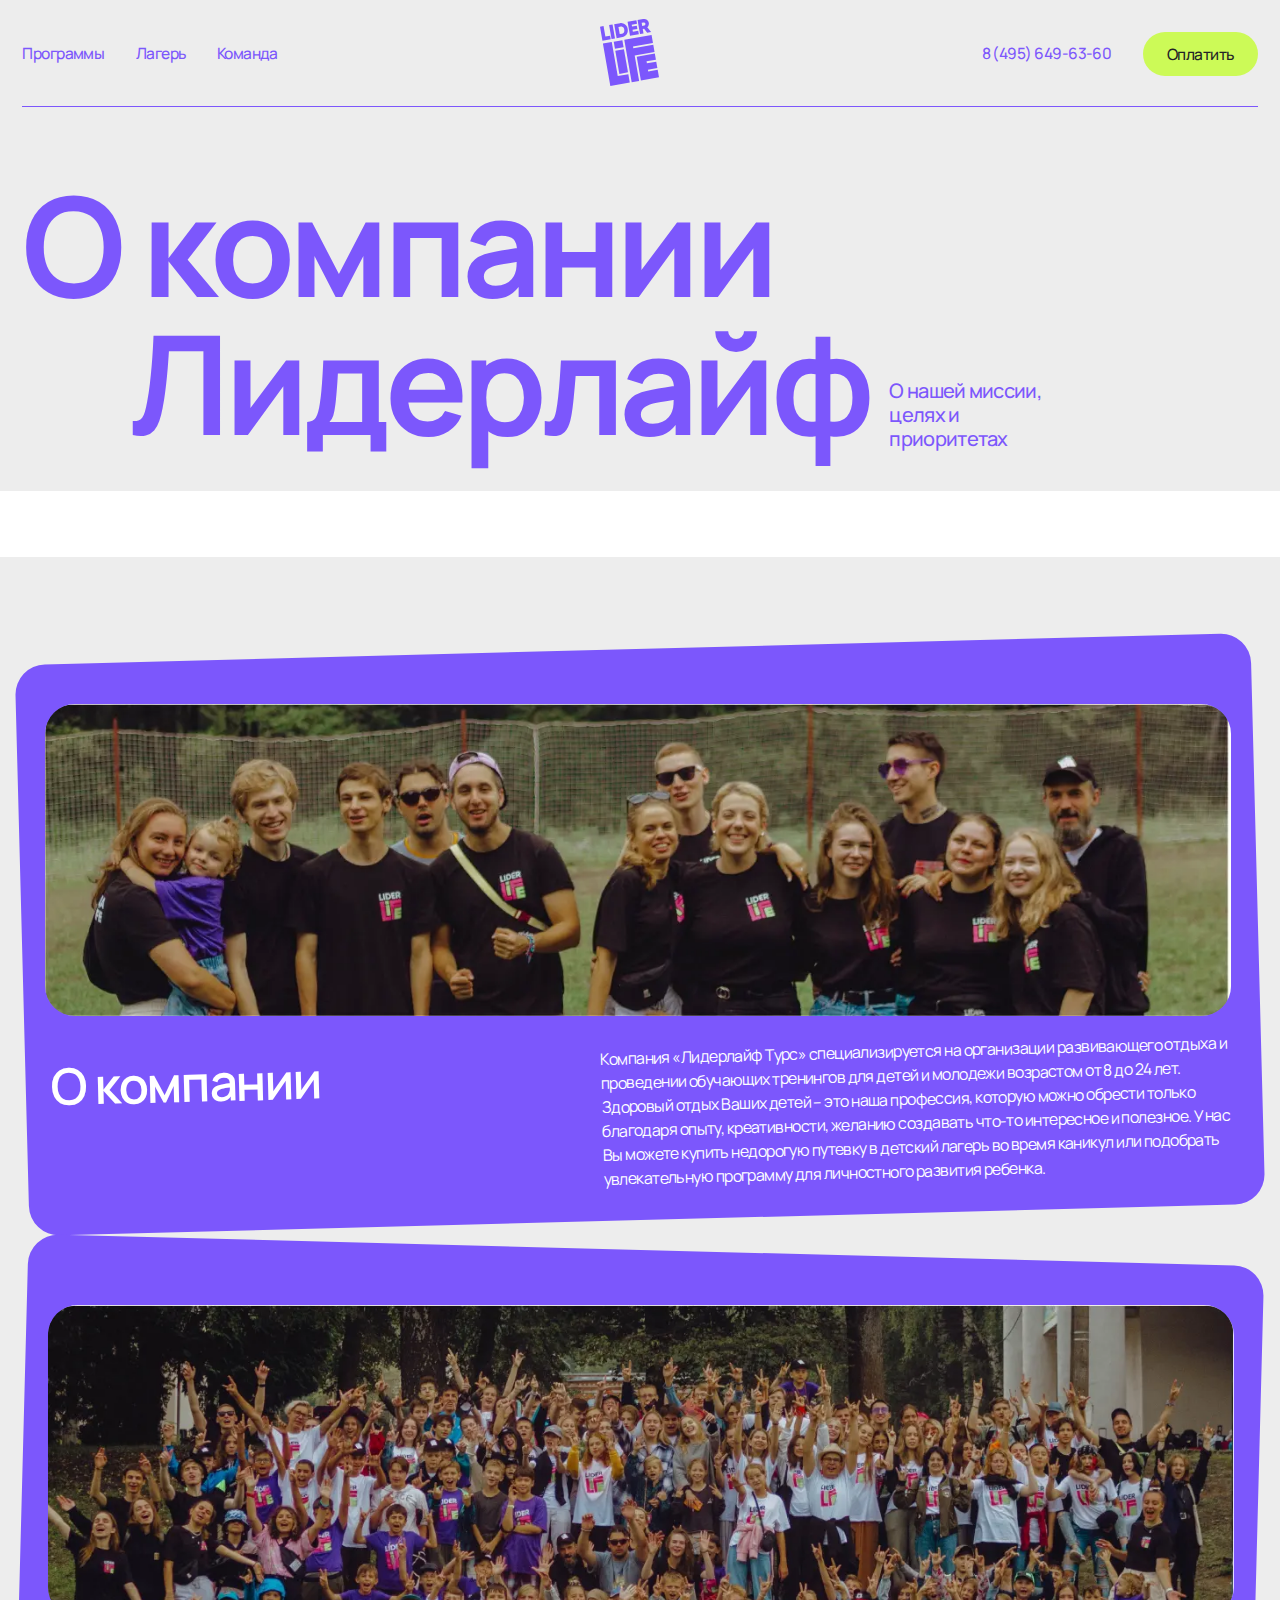
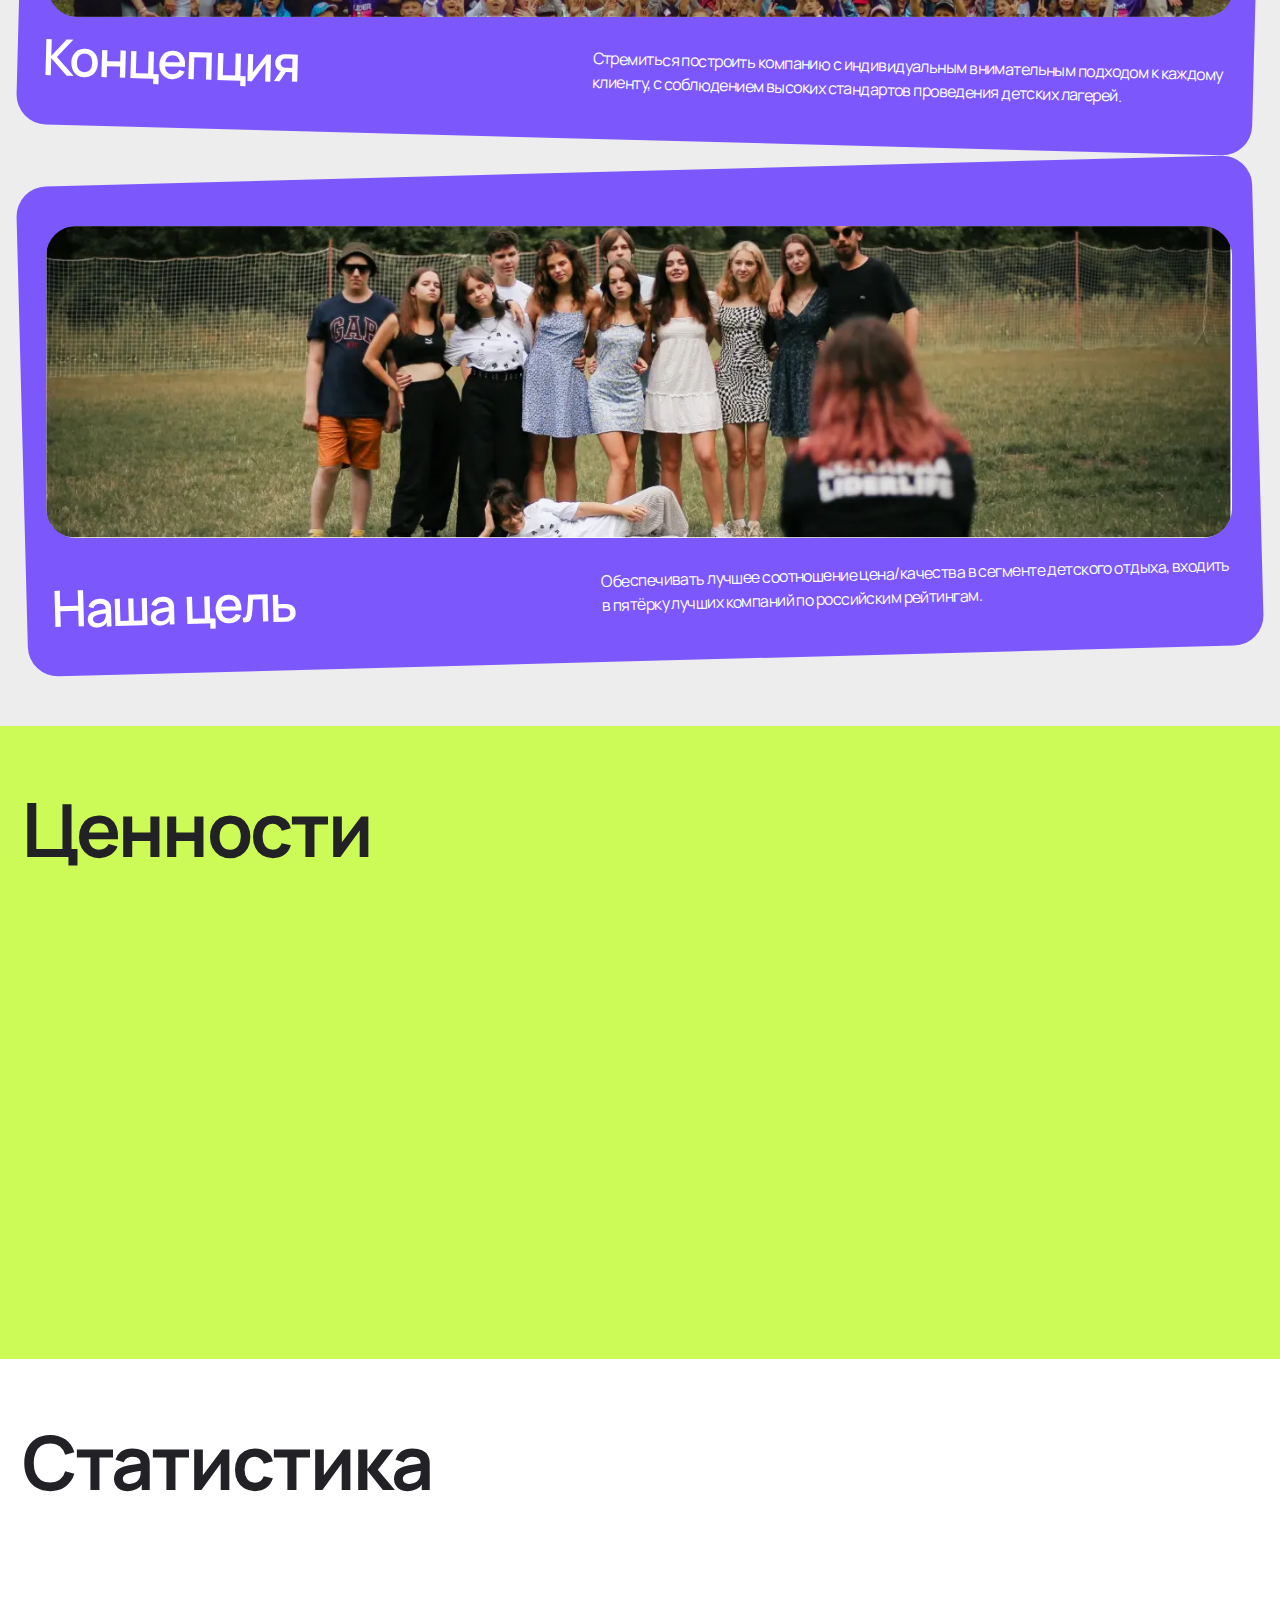
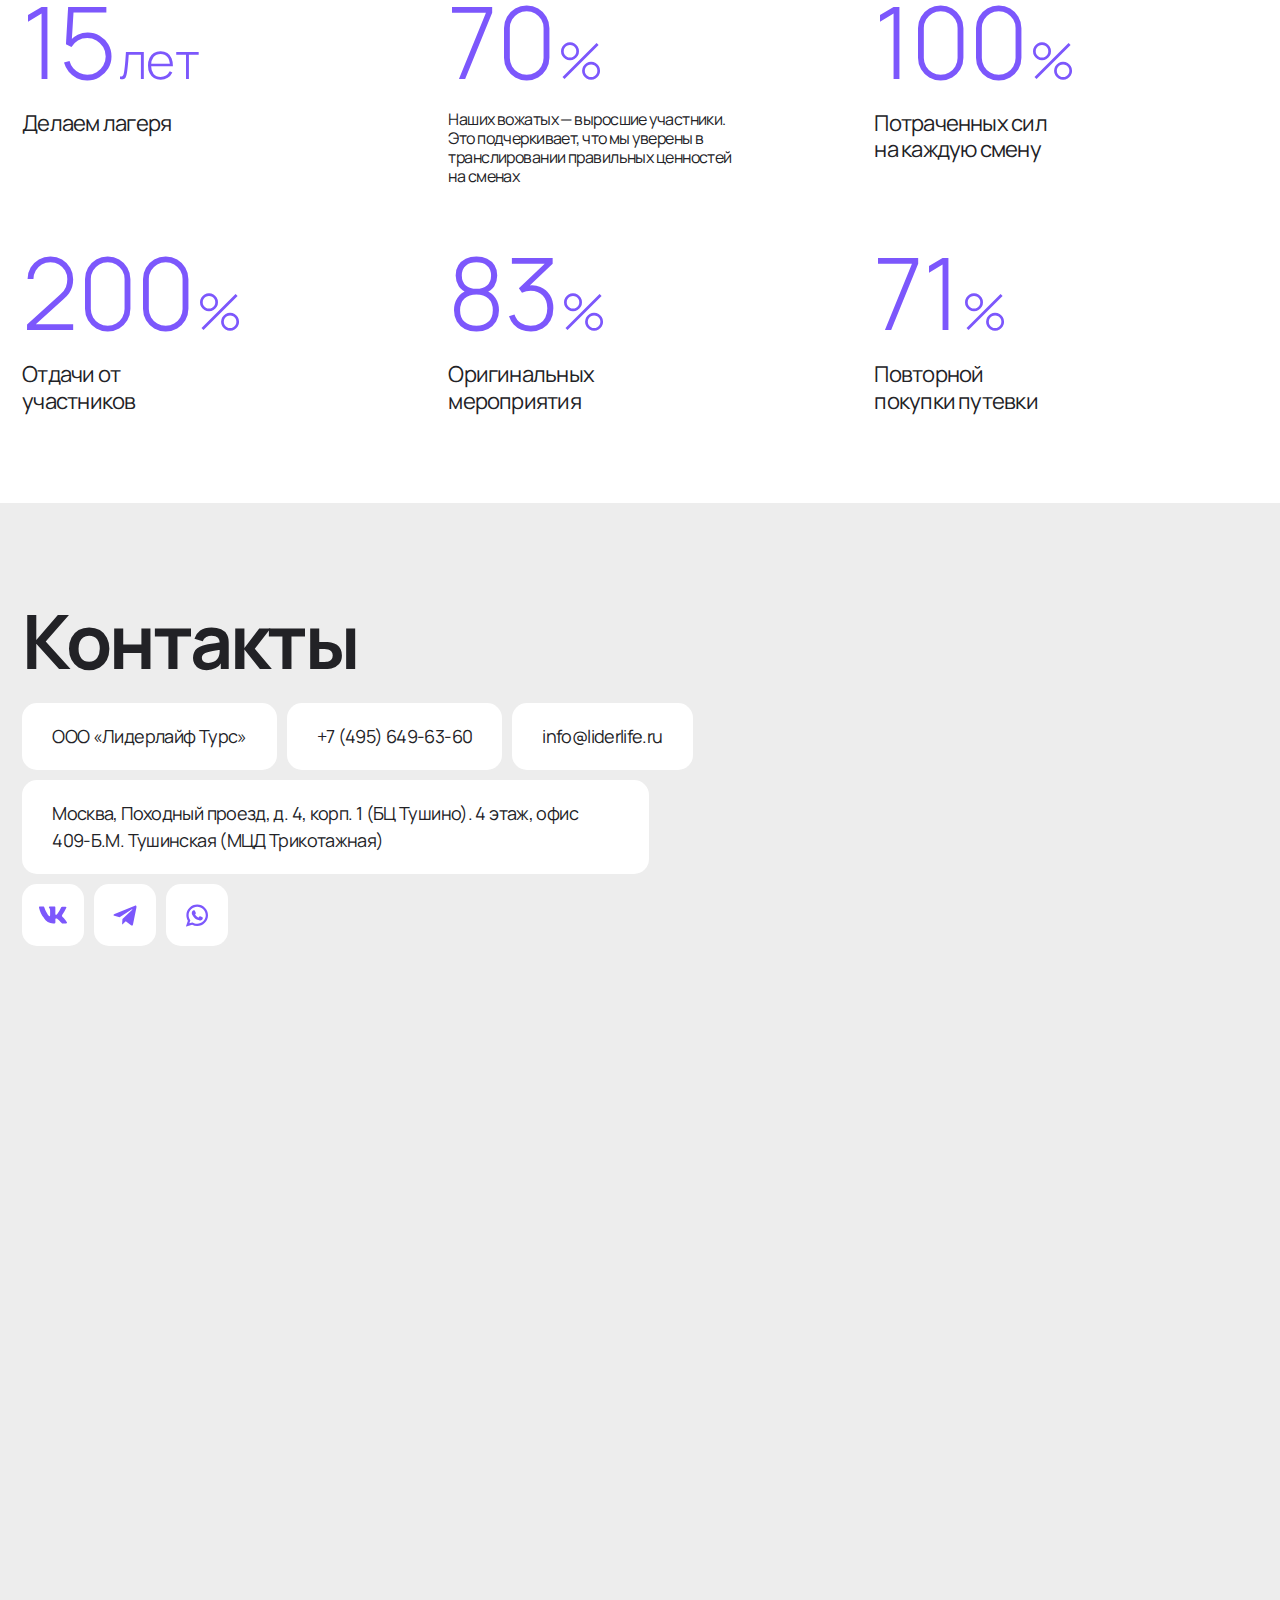
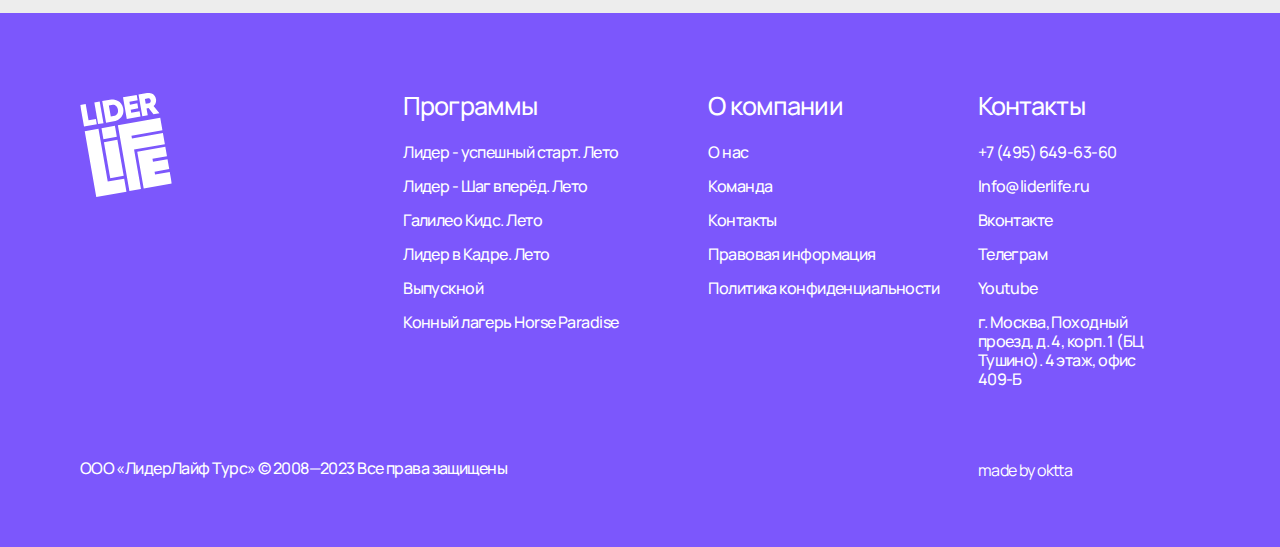
==== commit ea44923e: "Update about.html" ====
--- a/about.html
+++ b/about.html
@@ -338,7 +338,9 @@
             </div>
          </section>
          <section class="aboutSection map">
-            <picture><source srcset="img/about/map.webp" type="image/webp"><img src="img/about/map.jpg" alt=""></picture>
+             <iframe
+               src="https://yandex.ru/map-widget/v1/?um=constructor%3A52d3448b667d5a104171f68ff192e01914c71796691ee23e601dee7deae557bb&amp;source=constructor"
+               width="100%" height="400" frameborder="0"></iframe>
          </section>
       </main>
       <footer class="footer">
@@ -476,4 +478,4 @@
    <script src="js/app.min.js?_v=20230418193038"></script>
 </body>
 
-</html>+</html>
--- a/css/style.min.css
+++ b/css/style.min.css
@@ -9,4 +9,4 @@
 The above copyright notice and this permission notice shall be included in all copies or substantial portions of the Software.
 
 THE SOFTWARE IS PROVIDED "AS IS", WITHOUT WARRANTY OF ANY KIND, EXPRESS OR IMPLIED, INCLUDING BUT NOT LIMITED TO THE WARRANTIES OF MERCHANTABILITY, FITNESS FOR A PARTICULAR PURPOSE AND NONINFRINGEMENT. IN NO EVENT SHALL THE AUTHORS OR COPYRIGHT HOLDERS BE LIABLE FOR ANY CLAIM, DAMAGES OR OTHER LIABILITY, WHETHER IN AN ACTION OF CONTRACT, TORT OR OTHERWISE, ARISING FROM, OUT OF OR IN CONNECTION WITH THE SOFTWARE OR THE USE OR OTHER DEALINGS IN THE SOFTWARE.
-*/.animated{-webkit-animation-duration:1s;animation-duration:1s;-webkit-animation-fill-mode:both;animation-fill-mode:both}.animated.hinge{-webkit-animation-duration:2s;animation-duration:2s}@-webkit-keyframes bounce{0%,100%,20%,50%,80%{-webkit-transform:translateY(0);transform:translateY(0)}40%{-webkit-transform:translateY(-30px);transform:translateY(-30px)}60%{-webkit-transform:translateY(-15px);transform:translateY(-15px)}}@keyframes bounce{0%,100%,20%,50%,80%{-webkit-transform:translateY(0);-ms-transform:translateY(0);transform:translateY(0)}40%{-webkit-transform:translateY(-30px);-ms-transform:translateY(-30px);transform:translateY(-30px)}60%{-webkit-transform:translateY(-15px);-ms-transform:translateY(-15px);transform:translateY(-15px)}}.bounce{-webkit-animation-name:bounce;animation-name:bounce}@-webkit-keyframes flash{0%,100%,50%{opacity:1}25%,75%{opacity:0}}@keyframes flash{0%,100%,50%{opacity:1}25%,75%{opacity:0}}.flash{-webkit-animation-name:flash;animation-name:flash}@-webkit-keyframes pulse{0%{-webkit-transform:scale(1);transform:scale(1)}50%{-webkit-transform:scale(1.1);transform:scale(1.1)}100%{-webkit-transform:scale(1);transform:scale(1)}}@keyframes pulse{0%{-webkit-transform:scale(1);-ms-transform:scale(1);transform:scale(1)}50%{-webkit-transform:scale(1.1);-ms-transform:scale(1.1);transform:scale(1.1)}100%{-webkit-transform:scale(1);-ms-transform:scale(1);transform:scale(1)}}.pulse{-webkit-animation-name:pulse;animation-name:pulse}@-webkit-keyframes shake{0%,100%{-webkit-transform:translateX(0);transform:translateX(0)}10%,30%,50%,70%,90%{-webkit-transform:translateX(-10px);transform:translateX(-10px)}20%,40%,60%,80%{-webkit-transform:translateX(10px);transform:translateX(10px)}}@keyframes shake{0%,100%{-webkit-transform:translateX(0);-ms-transform:translateX(0);transform:translateX(0)}10%,30%,50%,70%,90%{-webkit-transform:translateX(-10px);-ms-transform:translateX(-10px);transform:translateX(-10px)}20%,40%,60%,80%{-webkit-transform:translateX(10px);-ms-transform:translateX(10px);transform:translateX(10px)}}.shake{-webkit-animation-name:shake;animation-name:shake}@-webkit-keyframes swing{20%{-webkit-transform:rotate(15deg);transform:rotate(15deg)}40%{-webkit-transform:rotate(-10deg);transform:rotate(-10deg)}60%{-webkit-transform:rotate(5deg);transform:rotate(5deg)}80%{-webkit-transform:rotate(-5deg);transform:rotate(-5deg)}100%{-webkit-transform:rotate(0);transform:rotate(0)}}@keyframes swing{20%{-webkit-transform:rotate(15deg);-ms-transform:rotate(15deg);transform:rotate(15deg)}40%{-webkit-transform:rotate(-10deg);-ms-transform:rotate(-10deg);transform:rotate(-10deg)}60%{-webkit-transform:rotate(5deg);-ms-transform:rotate(5deg);transform:rotate(5deg)}80%{-webkit-transform:rotate(-5deg);-ms-transform:rotate(-5deg);transform:rotate(-5deg)}100%{-webkit-transform:rotate(0);-ms-transform:rotate(0);transform:rotate(0)}}.swing{-webkit-transform-origin:top center;-ms-transform-origin:top center;transform-origin:top center;-webkit-animation-name:swing;animation-name:swing}@-webkit-keyframes tada{0%{-webkit-transform:scale(1);transform:scale(1)}10%,20%{-webkit-transform:scale(.9) rotate(-3deg);transform:scale(.9) rotate(-3deg)}30%,50%,70%,90%{-webkit-transform:scale(1.1) rotate(3deg);transform:scale(1.1) rotate(3deg)}40%,60%,80%{-webkit-transform:scale(1.1) rotate(-3deg);transform:scale(1.1) rotate(-3deg)}100%{-webkit-transform:scale(1) rotate(0);transform:scale(1) rotate(0)}}@keyframes tada{0%{-webkit-transform:scale(1);-ms-transform:scale(1);transform:scale(1)}10%,20%{-webkit-transform:scale(.9) rotate(-3deg);-ms-transform:scale(.9) rotate(-3deg);transform:scale(.9) rotate(-3deg)}30%,50%,70%,90%{-webkit-transform:scale(1.1) rotate(3deg);-ms-transform:scale(1.1) rotate(3deg);transform:scale(1.1) rotate(3deg)}40%,60%,80%{-webkit-transform:scale(1.1) rotate(-3deg);-ms-transform:scale(1.1) rotate(-3deg);transform:scale(1.1) rotate(-3deg)}100%{-webkit-transform:scale(1) rotate(0);-ms-transform:scale(1) rotate(0);transform:scale(1) rotate(0)}}.tada{-webkit-animation-name:tada;animation-name:tada}@-webkit-keyframes wobble{0%{-webkit-transform:translateX(0);transform:translateX(0)}15%{-webkit-transform:translateX(-25%) rotate(-5deg);transform:translateX(-25%) rotate(-5deg)}30%{-webkit-transform:translateX(20%) rotate(3deg);transform:translateX(20%) rotate(3deg)}45%{-webkit-transform:translateX(-15%) rotate(-3deg);transform:translateX(-15%) rotate(-3deg)}60%{-webkit-transform:translateX(10%) rotate(2deg);transform:translateX(10%) rotate(2deg)}75%{-webkit-transform:translateX(-5%) rotate(-1deg);transform:translateX(-5%) rotate(-1deg)}100%{-webkit-transform:translateX(0);transform:translateX(0)}}@keyframes wobble{0%{-webkit-transform:translateX(0);-ms-transform:translateX(0);transform:translateX(0)}15%{-webkit-transform:translateX(-25%) rotate(-5deg);-ms-transform:translateX(-25%) rotate(-5deg);transform:translateX(-25%) rotate(-5deg)}30%{-webkit-transform:translateX(20%) rotate(3deg);-ms-transform:translateX(20%) rotate(3deg);transform:translateX(20%) rotate(3deg)}45%{-webkit-transform:translateX(-15%) rotate(-3deg);-ms-transform:translateX(-15%) rotate(-3deg);transform:translateX(-15%) rotate(-3deg)}60%{-webkit-transform:translateX(10%) rotate(2deg);-ms-transform:translateX(10%) rotate(2deg);transform:translateX(10%) rotate(2deg)}75%{-webkit-transform:translateX(-5%) rotate(-1deg);-ms-transform:translateX(-5%) rotate(-1deg);transform:translateX(-5%) rotate(-1deg)}100%{-webkit-transform:translateX(0);-ms-transform:translateX(0);transform:translateX(0)}}.wobble{-webkit-animation-name:wobble;animation-name:wobble}@-webkit-keyframes bounceIn{0%{opacity:0;-webkit-transform:scale(.3);transform:scale(.3)}50%{opacity:1;-webkit-transform:scale(1.05);transform:scale(1.05)}70%{-webkit-transform:scale(.9);transform:scale(.9)}100%{-webkit-transform:scale(1);transform:scale(1)}}@keyframes bounceIn{0%{opacity:0;-webkit-transform:scale(.3);-ms-transform:scale(.3);transform:scale(.3)}50%{opacity:1;-webkit-transform:scale(1.05);-ms-transform:scale(1.05);transform:scale(1.05)}70%{-webkit-transform:scale(.9);-ms-transform:scale(.9);transform:scale(.9)}100%{-webkit-transform:scale(1);-ms-transform:scale(1);transform:scale(1)}}.bounceIn{-webkit-animation-name:bounceIn;animation-name:bounceIn}@-webkit-keyframes bounceInDown{0%{opacity:0;-webkit-transform:translateY(-2000px);transform:translateY(-2000px)}60%{opacity:1;-webkit-transform:translateY(30px);transform:translateY(30px)}80%{-webkit-transform:translateY(-10px);transform:translateY(-10px)}100%{-webkit-transform:translateY(0);transform:translateY(0)}}@keyframes bounceInDown{0%{opacity:0;-webkit-transform:translateY(-2000px);-ms-transform:translateY(-2000px);transform:translateY(-2000px)}60%{opacity:1;-webkit-transform:translateY(30px);-ms-transform:translateY(30px);transform:translateY(30px)}80%{-webkit-transform:translateY(-10px);-ms-transform:translateY(-10px);transform:translateY(-10px)}100%{-webkit-transform:translateY(0);-ms-transform:translateY(0);transform:translateY(0)}}.bounceInDown{-webkit-animation-name:bounceInDown;animation-name:bounceInDown}@-webkit-keyframes bounceInLeft{0%{opacity:0;-webkit-transform:translateX(-2000px);transform:translateX(-2000px)}60%{opacity:1;-webkit-transform:translateX(30px);transform:translateX(30px)}80%{-webkit-transform:translateX(-10px);transform:translateX(-10px)}100%{-webkit-transform:translateX(0);transform:translateX(0)}}@keyframes bounceInLeft{0%{opacity:0;-webkit-transform:translateX(-2000px);-ms-transform:translateX(-2000px);transform:translateX(-2000px)}60%{opacity:1;-webkit-transform:translateX(30px);-ms-transform:translateX(30px);transform:translateX(30px)}80%{-webkit-transform:translateX(-10px);-ms-transform:translateX(-10px);transform:translateX(-10px)}100%{-webkit-transform:translateX(0);-ms-transform:translateX(0);transform:translateX(0)}}.bounceInLeft{-webkit-animation-name:bounceInLeft;animation-name:bounceInLeft}@-webkit-keyframes bounceInRight{0%{opacity:0;-webkit-transform:translateX(2000px);transform:translateX(2000px)}60%{opacity:1;-webkit-transform:translateX(-30px);transform:translateX(-30px)}80%{-webkit-transform:translateX(10px);transform:translateX(10px)}100%{-webkit-transform:translateX(0);transform:translateX(0)}}@keyframes bounceInRight{0%{opacity:0;-webkit-transform:translateX(2000px);-ms-transform:translateX(2000px);transform:translateX(2000px)}60%{opacity:1;-webkit-transform:translateX(-30px);-ms-transform:translateX(-30px);transform:translateX(-30px)}80%{-webkit-transform:translateX(10px);-ms-transform:translateX(10px);transform:translateX(10px)}100%{-webkit-transform:translateX(0);-ms-transform:translateX(0);transform:translateX(0)}}.bounceInRight{-webkit-animation-name:bounceInRight;animation-name:bounceInRight}@-webkit-keyframes bounceInUp{0%{opacity:0;-webkit-transform:translateY(2000px);transform:translateY(2000px)}60%{opacity:1;-webkit-transform:translateY(-30px);transform:translateY(-30px)}80%{-webkit-transform:translateY(10px);transform:translateY(10px)}100%{-webkit-transform:translateY(0);transform:translateY(0)}}@keyframes bounceInUp{0%{opacity:0;-webkit-transform:translateY(2000px);-ms-transform:translateY(2000px);transform:translateY(2000px)}60%{opacity:1;-webkit-transform:translateY(-30px);-ms-transform:translateY(-30px);transform:translateY(-30px)}80%{-webkit-transform:translateY(10px);-ms-transform:translateY(10px);transform:translateY(10px)}100%{-webkit-transform:translateY(0);-ms-transform:translateY(0);transform:translateY(0)}}.bounceInUp{-webkit-animation-name:bounceInUp;animation-name:bounceInUp}@-webkit-keyframes bounceOut{0%{-webkit-transform:scale(1);transform:scale(1)}25%{-webkit-transform:scale(.95);transform:scale(.95)}50%{opacity:1;-webkit-transform:scale(1.1);transform:scale(1.1)}100%{opacity:0;-webkit-transform:scale(.3);transform:scale(.3)}}@keyframes bounceOut{0%{-webkit-transform:scale(1);-ms-transform:scale(1);transform:scale(1)}25%{-webkit-transform:scale(.95);-ms-transform:scale(.95);transform:scale(.95)}50%{opacity:1;-webkit-transform:scale(1.1);-ms-transform:scale(1.1);transform:scale(1.1)}100%{opacity:0;-webkit-transform:scale(.3);-ms-transform:scale(.3);transform:scale(.3)}}.bounceOut{-webkit-animation-name:bounceOut;animation-name:bounceOut}@-webkit-keyframes bounceOutDown{0%{-webkit-transform:translateY(0);transform:translateY(0)}20%{opacity:1;-webkit-transform:translateY(-20px);transform:translateY(-20px)}100%{opacity:0;-webkit-transform:translateY(2000px);transform:translateY(2000px)}}@keyframes bounceOutDown{0%{-webkit-transform:translateY(0);-ms-transform:translateY(0);transform:translateY(0)}20%{opacity:1;-webkit-transform:translateY(-20px);-ms-transform:translateY(-20px);transform:translateY(-20px)}100%{opacity:0;-webkit-transform:translateY(2000px);-ms-transform:translateY(2000px);transform:translateY(2000px)}}.bounceOutDown{-webkit-animation-name:bounceOutDown;animation-name:bounceOutDown}@-webkit-keyframes bounceOutLeft{0%{-webkit-transform:translateX(0);transform:translateX(0)}20%{opacity:1;-webkit-transform:translateX(20px);transform:translateX(20px)}100%{opacity:0;-webkit-transform:translateX(-2000px);transform:translateX(-2000px)}}@keyframes bounceOutLeft{0%{-webkit-transform:translateX(0);-ms-transform:translateX(0);transform:translateX(0)}20%{opacity:1;-webkit-transform:translateX(20px);-ms-transform:translateX(20px);transform:translateX(20px)}100%{opacity:0;-webkit-transform:translateX(-2000px);-ms-transform:translateX(-2000px);transform:translateX(-2000px)}}.bounceOutLeft{-webkit-animation-name:bounceOutLeft;animation-name:bounceOutLeft}@-webkit-keyframes bounceOutRight{0%{-webkit-transform:translateX(0);transform:translateX(0)}20%{opacity:1;-webkit-transform:translateX(-20px);transform:translateX(-20px)}100%{opacity:0;-webkit-transform:translateX(2000px);transform:translateX(2000px)}}@keyframes bounceOutRight{0%{-webkit-transform:translateX(0);-ms-transform:translateX(0);transform:translateX(0)}20%{opacity:1;-webkit-transform:translateX(-20px);-ms-transform:translateX(-20px);transform:translateX(-20px)}100%{opacity:0;-webkit-transform:translateX(2000px);-ms-transform:translateX(2000px);transform:translateX(2000px)}}.bounceOutRight{-webkit-animation-name:bounceOutRight;animation-name:bounceOutRight}@-webkit-keyframes bounceOutUp{0%{-webkit-transform:translateY(0);transform:translateY(0)}20%{opacity:1;-webkit-transform:translateY(20px);transform:translateY(20px)}100%{opacity:0;-webkit-transform:translateY(-2000px);transform:translateY(-2000px)}}@keyframes bounceOutUp{0%{-webkit-transform:translateY(0);-ms-transform:translateY(0);transform:translateY(0)}20%{opacity:1;-webkit-transform:translateY(20px);-ms-transform:translateY(20px);transform:translateY(20px)}100%{opacity:0;-webkit-transform:translateY(-2000px);-ms-transform:translateY(-2000px);transform:translateY(-2000px)}}.bounceOutUp{-webkit-animation-name:bounceOutUp;animation-name:bounceOutUp}@-webkit-keyframes fadeIn{0%{opacity:0}100%{opacity:1}}@keyframes fadeIn{0%{opacity:0}100%{opacity:1}}.fadeIn{-webkit-animation-name:fadeIn;animation-name:fadeIn}@-webkit-keyframes fadeInDown{0%{opacity:0;-webkit-transform:translateY(-20px);transform:translateY(-20px)}100%{opacity:1;-webkit-transform:translateY(0);transform:translateY(0)}}@keyframes fadeInDown{0%{opacity:0;-webkit-transform:translateY(-20px);-ms-transform:translateY(-20px);transform:translateY(-20px)}100%{opacity:1;-webkit-transform:translateY(0);-ms-transform:translateY(0);transform:translateY(0)}}.fadeInDown{-webkit-animation-name:fadeInDown;animation-name:fadeInDown}@-webkit-keyframes fadeInDownBig{0%{opacity:0;-webkit-transform:translateY(-2000px);transform:translateY(-2000px)}100%{opacity:1;-webkit-transform:translateY(0);transform:translateY(0)}}@keyframes fadeInDownBig{0%{opacity:0;-webkit-transform:translateY(-2000px);-ms-transform:translateY(-2000px);transform:translateY(-2000px)}100%{opacity:1;-webkit-transform:translateY(0);-ms-transform:translateY(0);transform:translateY(0)}}.fadeInDownBig{-webkit-animation-name:fadeInDownBig;animation-name:fadeInDownBig}@-webkit-keyframes fadeInLeft{0%{opacity:0;-webkit-transform:translateX(-20px);transform:translateX(-20px)}100%{opacity:1;-webkit-transform:translateX(0);transform:translateX(0)}}@keyframes fadeInLeft{0%{opacity:0;-webkit-transform:translateX(-20px);-ms-transform:translateX(-20px);transform:translateX(-20px)}100%{opacity:1;-webkit-transform:translateX(0);-ms-transform:translateX(0);transform:translateX(0)}}.fadeInLeft{-webkit-animation-name:fadeInLeft;animation-name:fadeInLeft}@-webkit-keyframes fadeInLeftBig{0%{opacity:0;-webkit-transform:translateX(-2000px);transform:translateX(-2000px)}100%{opacity:1;-webkit-transform:translateX(0);transform:translateX(0)}}@keyframes fadeInLeftBig{0%{opacity:0;-webkit-transform:translateX(-2000px);-ms-transform:translateX(-2000px);transform:translateX(-2000px)}100%{opacity:1;-webkit-transform:translateX(0);-ms-transform:translateX(0);transform:translateX(0)}}.fadeInLeftBig{-webkit-animation-name:fadeInLeftBig;animation-name:fadeInLeftBig}@-webkit-keyframes fadeInRight{0%{opacity:0;-webkit-transform:translateX(20px);transform:translateX(20px)}100%{opacity:1;-webkit-transform:translateX(0);transform:translateX(0)}}@keyframes fadeInRight{0%{opacity:0;-webkit-transform:translateX(20px);-ms-transform:translateX(20px);transform:translateX(20px)}100%{opacity:1;-webkit-transform:translateX(0);-ms-transform:translateX(0);transform:translateX(0)}}.fadeInRight{-webkit-animation-name:fadeInRight;animation-name:fadeInRight}@-webkit-keyframes fadeInRightBig{0%{opacity:0;-webkit-transform:translateX(2000px);transform:translateX(2000px)}100%{opacity:1;-webkit-transform:translateX(0);transform:translateX(0)}}@keyframes fadeInRightBig{0%{opacity:0;-webkit-transform:translateX(2000px);-ms-transform:translateX(2000px);transform:translateX(2000px)}100%{opacity:1;-webkit-transform:translateX(0);-ms-transform:translateX(0);transform:translateX(0)}}.fadeInRightBig{-webkit-animation-name:fadeInRightBig;animation-name:fadeInRightBig}@-webkit-keyframes fadeInUp{0%{opacity:0;-webkit-transform:translateY(20px);transform:translateY(20px)}100%{opacity:1;-webkit-transform:translateY(0);transform:translateY(0)}}@keyframes fadeInUp{0%{opacity:0;-webkit-transform:translateY(20px);-ms-transform:translateY(20px);transform:translateY(20px)}100%{opacity:1;-webkit-transform:translateY(0);-ms-transform:translateY(0);transform:translateY(0)}}.fadeInUp{-webkit-animation-name:fadeInUp;animation-name:fadeInUp}@-webkit-keyframes fadeInUpBig{0%{opacity:0;-webkit-transform:translateY(2000px);transform:translateY(2000px)}100%{opacity:1;-webkit-transform:translateY(0);transform:translateY(0)}}@keyframes fadeInUpBig{0%{opacity:0;-webkit-transform:translateY(2000px);-ms-transform:translateY(2000px);transform:translateY(2000px)}100%{opacity:1;-webkit-transform:translateY(0);-ms-transform:translateY(0);transform:translateY(0)}}.fadeInUpBig{-webkit-animation-name:fadeInUpBig;animation-name:fadeInUpBig}@-webkit-keyframes fadeOut{0%{opacity:1}100%{opacity:0}}@keyframes fadeOut{0%{opacity:1}100%{opacity:0}}.fadeOut{-webkit-animation-name:fadeOut;animation-name:fadeOut}@-webkit-keyframes fadeOutDown{0%{opacity:1;-webkit-transform:translateY(0);transform:translateY(0)}100%{opacity:0;-webkit-transform:translateY(20px);transform:translateY(20px)}}@keyframes fadeOutDown{0%{opacity:1;-webkit-transform:translateY(0);-ms-transform:translateY(0);transform:translateY(0)}100%{opacity:0;-webkit-transform:translateY(20px);-ms-transform:translateY(20px);transform:translateY(20px)}}.fadeOutDown{-webkit-animation-name:fadeOutDown;animation-name:fadeOutDown}@-webkit-keyframes fadeOutDownBig{0%{opacity:1;-webkit-transform:translateY(0);transform:translateY(0)}100%{opacity:0;-webkit-transform:translateY(2000px);transform:translateY(2000px)}}@keyframes fadeOutDownBig{0%{opacity:1;-webkit-transform:translateY(0);-ms-transform:translateY(0);transform:translateY(0)}100%{opacity:0;-webkit-transform:translateY(2000px);-ms-transform:translateY(2000px);transform:translateY(2000px)}}.fadeOutDownBig{-webkit-animation-name:fadeOutDownBig;animation-name:fadeOutDownBig}@-webkit-keyframes fadeOutLeft{0%{opacity:1;-webkit-transform:translateX(0);transform:translateX(0)}100%{opacity:0;-webkit-transform:translateX(-20px);transform:translateX(-20px)}}@keyframes fadeOutLeft{0%{opacity:1;-webkit-transform:translateX(0);-ms-transform:translateX(0);transform:translateX(0)}100%{opacity:0;-webkit-transform:translateX(-20px);-ms-transform:translateX(-20px);transform:translateX(-20px)}}.fadeOutLeft{-webkit-animation-name:fadeOutLeft;animation-name:fadeOutLeft}@-webkit-keyframes fadeOutLeftBig{0%{opacity:1;-webkit-transform:translateX(0);transform:translateX(0)}100%{opacity:0;-webkit-transform:translateX(-2000px);transform:translateX(-2000px)}}@keyframes fadeOutLeftBig{0%{opacity:1;-webkit-transform:translateX(0);-ms-transform:translateX(0);transform:translateX(0)}100%{opacity:0;-webkit-transform:translateX(-2000px);-ms-transform:translateX(-2000px);transform:translateX(-2000px)}}.fadeOutLeftBig{-webkit-animation-name:fadeOutLeftBig;animation-name:fadeOutLeftBig}@-webkit-keyframes fadeOutRight{0%{opacity:1;-webkit-transform:translateX(0);transform:translateX(0)}100%{opacity:0;-webkit-transform:translateX(20px);transform:translateX(20px)}}@keyframes fadeOutRight{0%{opacity:1;-webkit-transform:translateX(0);-ms-transform:translateX(0);transform:translateX(0)}100%{opacity:0;-webkit-transform:translateX(20px);-ms-transform:translateX(20px);transform:translateX(20px)}}.fadeOutRight{-webkit-animation-name:fadeOutRight;animation-name:fadeOutRight}@-webkit-keyframes fadeOutRightBig{0%{opacity:1;-webkit-transform:translateX(0);transform:translateX(0)}100%{opacity:0;-webkit-transform:translateX(2000px);transform:translateX(2000px)}}@keyframes fadeOutRightBig{0%{opacity:1;-webkit-transform:translateX(0);-ms-transform:translateX(0);transform:translateX(0)}100%{opacity:0;-webkit-transform:translateX(2000px);-ms-transform:translateX(2000px);transform:translateX(2000px)}}.fadeOutRightBig{-webkit-animation-name:fadeOutRightBig;animation-name:fadeOutRightBig}@-webkit-keyframes fadeOutUp{0%{opacity:1;-webkit-transform:translateY(0);transform:translateY(0)}100%{opacity:0;-webkit-transform:translateY(-20px);transform:translateY(-20px)}}@keyframes fadeOutUp{0%{opacity:1;-webkit-transform:translateY(0);-ms-transform:translateY(0);transform:translateY(0)}100%{opacity:0;-webkit-transform:translateY(-20px);-ms-transform:translateY(-20px);transform:translateY(-20px)}}.fadeOutUp{-webkit-animation-name:fadeOutUp;animation-name:fadeOutUp}@-webkit-keyframes fadeOutUpBig{0%{opacity:1;-webkit-transform:translateY(0);transform:translateY(0)}100%{opacity:0;-webkit-transform:translateY(-2000px);transform:translateY(-2000px)}}@keyframes fadeOutUpBig{0%{opacity:1;-webkit-transform:translateY(0);-ms-transform:translateY(0);transform:translateY(0)}100%{opacity:0;-webkit-transform:translateY(-2000px);-ms-transform:translateY(-2000px);transform:translateY(-2000px)}}.fadeOutUpBig{-webkit-animation-name:fadeOutUpBig;animation-name:fadeOutUpBig}@-webkit-keyframes flip{0%{-webkit-transform:perspective(400px) translateZ(0) rotateY(0) scale(1);transform:perspective(400px) translateZ(0) rotateY(0) scale(1);-webkit-animation-timing-function:ease-out;animation-timing-function:ease-out}40%{-webkit-transform:perspective(400px) translateZ(150px) rotateY(170deg) scale(1);transform:perspective(400px) translateZ(150px) rotateY(170deg) scale(1);-webkit-animation-timing-function:ease-out;animation-timing-function:ease-out}50%{-webkit-transform:perspective(400px) translateZ(150px) rotateY(190deg) scale(1);transform:perspective(400px) translateZ(150px) rotateY(190deg) scale(1);-webkit-animation-timing-function:ease-in;animation-timing-function:ease-in}80%{-webkit-transform:perspective(400px) translateZ(0) rotateY(360deg) scale(.95);transform:perspective(400px) translateZ(0) rotateY(360deg) scale(.95);-webkit-animation-timing-function:ease-in;animation-timing-function:ease-in}100%{-webkit-transform:perspective(400px) translateZ(0) rotateY(360deg) scale(1);transform:perspective(400px) translateZ(0) rotateY(360deg) scale(1);-webkit-animation-timing-function:ease-in;animation-timing-function:ease-in}}@keyframes flip{0%{-webkit-transform:perspective(400px) translateZ(0) rotateY(0) scale(1);-ms-transform:perspective(400px) translateZ(0) rotateY(0) scale(1);transform:perspective(400px) translateZ(0) rotateY(0) scale(1);-webkit-animation-timing-function:ease-out;animation-timing-function:ease-out}40%{-webkit-transform:perspective(400px) translateZ(150px) rotateY(170deg) scale(1);-ms-transform:perspective(400px) translateZ(150px) rotateY(170deg) scale(1);transform:perspective(400px) translateZ(150px) rotateY(170deg) scale(1);-webkit-animation-timing-function:ease-out;animation-timing-function:ease-out}50%{-webkit-transform:perspective(400px) translateZ(150px) rotateY(190deg) scale(1);-ms-transform:perspective(400px) translateZ(150px) rotateY(190deg) scale(1);transform:perspective(400px) translateZ(150px) rotateY(190deg) scale(1);-webkit-animation-timing-function:ease-in;animation-timing-function:ease-in}80%{-webkit-transform:perspective(400px) translateZ(0) rotateY(360deg) scale(.95);-ms-transform:perspective(400px) translateZ(0) rotateY(360deg) scale(.95);transform:perspective(400px) translateZ(0) rotateY(360deg) scale(.95);-webkit-animation-timing-function:ease-in;animation-timing-function:ease-in}100%{-webkit-transform:perspective(400px) translateZ(0) rotateY(360deg) scale(1);-ms-transform:perspective(400px) translateZ(0) rotateY(360deg) scale(1);transform:perspective(400px) translateZ(0) rotateY(360deg) scale(1);-webkit-animation-timing-function:ease-in;animation-timing-function:ease-in}}.animated.flip{-webkit-backface-visibility:visible;backface-visibility:visible;-webkit-animation-name:flip;animation-name:flip}@-webkit-keyframes flipInX{0%{-webkit-transform:perspective(400px) rotateX(90deg);transform:perspective(400px) rotateX(90deg);opacity:0}40%{-webkit-transform:perspective(400px) rotateX(-10deg);transform:perspective(400px) rotateX(-10deg)}70%{-webkit-transform:perspective(400px) rotateX(10deg);transform:perspective(400px) rotateX(10deg)}100%{-webkit-transform:perspective(400px) rotateX(0);transform:perspective(400px) rotateX(0);opacity:1}}@keyframes flipInX{0%{-webkit-transform:perspective(400px) rotateX(90deg);-ms-transform:perspective(400px) rotateX(90deg);transform:perspective(400px) rotateX(90deg);opacity:0}40%{-webkit-transform:perspective(400px) rotateX(-10deg);-ms-transform:perspective(400px) rotateX(-10deg);transform:perspective(400px) rotateX(-10deg)}70%{-webkit-transform:perspective(400px) rotateX(10deg);-ms-transform:perspective(400px) rotateX(10deg);transform:perspective(400px) rotateX(10deg)}100%{-webkit-transform:perspective(400px) rotateX(0);-ms-transform:perspective(400px) rotateX(0);transform:perspective(400px) rotateX(0);opacity:1}}.flipInX{-webkit-backface-visibility:visible!important;backface-visibility:visible!important;-webkit-animation-name:flipInX;animation-name:flipInX}@-webkit-keyframes flipInY{0%{-webkit-transform:perspective(400px) rotateY(90deg);transform:perspective(400px) rotateY(90deg);opacity:0}40%{-webkit-transform:perspective(400px) rotateY(-10deg);transform:perspective(400px) rotateY(-10deg)}70%{-webkit-transform:perspective(400px) rotateY(10deg);transform:perspective(400px) rotateY(10deg)}100%{-webkit-transform:perspective(400px) rotateY(0);transform:perspective(400px) rotateY(0);opacity:1}}@keyframes flipInY{0%{-webkit-transform:perspective(400px) rotateY(90deg);-ms-transform:perspective(400px) rotateY(90deg);transform:perspective(400px) rotateY(90deg);opacity:0}40%{-webkit-transform:perspective(400px) rotateY(-10deg);-ms-transform:perspective(400px) rotateY(-10deg);transform:perspective(400px) rotateY(-10deg)}70%{-webkit-transform:perspective(400px) rotateY(10deg);-ms-transform:perspective(400px) rotateY(10deg);transform:perspective(400px) rotateY(10deg)}100%{-webkit-transform:perspective(400px) rotateY(0);-ms-transform:perspective(400px) rotateY(0);transform:perspective(400px) rotateY(0);opacity:1}}.flipInY{-webkit-backface-visibility:visible!important;backface-visibility:visible!important;-webkit-animation-name:flipInY;animation-name:flipInY}@-webkit-keyframes flipOutX{0%{-webkit-transform:perspective(400px) rotateX(0);transform:perspective(400px) rotateX(0);opacity:1}100%{-webkit-transform:perspective(400px) rotateX(90deg);transform:perspective(400px) rotateX(90deg);opacity:0}}@keyframes flipOutX{0%{-webkit-transform:perspective(400px) rotateX(0);-ms-transform:perspective(400px) rotateX(0);transform:perspective(400px) rotateX(0);opacity:1}100%{-webkit-transform:perspective(400px) rotateX(90deg);-ms-transform:perspective(400px) rotateX(90deg);transform:perspective(400px) rotateX(90deg);opacity:0}}.flipOutX{-webkit-animation-name:flipOutX;animation-name:flipOutX;-webkit-backface-visibility:visible!important;backface-visibility:visible!important}@-webkit-keyframes flipOutY{0%{-webkit-transform:perspective(400px) rotateY(0);transform:perspective(400px) rotateY(0);opacity:1}100%{-webkit-transform:perspective(400px) rotateY(90deg);transform:perspective(400px) rotateY(90deg);opacity:0}}@keyframes flipOutY{0%{-webkit-transform:perspective(400px) rotateY(0);-ms-transform:perspective(400px) rotateY(0);transform:perspective(400px) rotateY(0);opacity:1}100%{-webkit-transform:perspective(400px) rotateY(90deg);-ms-transform:perspective(400px) rotateY(90deg);transform:perspective(400px) rotateY(90deg);opacity:0}}.flipOutY{-webkit-backface-visibility:visible!important;backface-visibility:visible!important;-webkit-animation-name:flipOutY;animation-name:flipOutY}@-webkit-keyframes lightSpeedIn{0%{-webkit-transform:translateX(100%) skewX(-30deg);transform:translateX(100%) skewX(-30deg);opacity:0}60%{-webkit-transform:translateX(-20%) skewX(30deg);transform:translateX(-20%) skewX(30deg);opacity:1}80%{-webkit-transform:translateX(0) skewX(-15deg);transform:translateX(0) skewX(-15deg);opacity:1}100%{-webkit-transform:translateX(0) skewX(0);transform:translateX(0) skewX(0);opacity:1}}@keyframes lightSpeedIn{0%{-webkit-transform:translateX(100%) skewX(-30deg);-ms-transform:translateX(100%) skewX(-30deg);transform:translateX(100%) skewX(-30deg);opacity:0}60%{-webkit-transform:translateX(-20%) skewX(30deg);-ms-transform:translateX(-20%) skewX(30deg);transform:translateX(-20%) skewX(30deg);opacity:1}80%{-webkit-transform:translateX(0) skewX(-15deg);-ms-transform:translateX(0) skewX(-15deg);transform:translateX(0) skewX(-15deg);opacity:1}100%{-webkit-transform:translateX(0) skewX(0);-ms-transform:translateX(0) skewX(0);transform:translateX(0) skewX(0);opacity:1}}.lightSpeedIn{-webkit-animation-name:lightSpeedIn;animation-name:lightSpeedIn;-webkit-animation-timing-function:ease-out;animation-timing-function:ease-out}@-webkit-keyframes lightSpeedOut{0%{-webkit-transform:translateX(0) skewX(0);transform:translateX(0) skewX(0);opacity:1}100%{-webkit-transform:translateX(100%) skewX(-30deg);transform:translateX(100%) skewX(-30deg);opacity:0}}@keyframes lightSpeedOut{0%{-webkit-transform:translateX(0) skewX(0);-ms-transform:translateX(0) skewX(0);transform:translateX(0) skewX(0);opacity:1}100%{-webkit-transform:translateX(100%) skewX(-30deg);-ms-transform:translateX(100%) skewX(-30deg);transform:translateX(100%) skewX(-30deg);opacity:0}}.lightSpeedOut{-webkit-animation-name:lightSpeedOut;animation-name:lightSpeedOut;-webkit-animation-timing-function:ease-in;animation-timing-function:ease-in}@-webkit-keyframes rotateIn{0%{-webkit-transform-origin:center center;transform-origin:center center;-webkit-transform:rotate(-200deg);transform:rotate(-200deg);opacity:0}100%{-webkit-transform-origin:center center;transform-origin:center center;-webkit-transform:rotate(0);transform:rotate(0);opacity:1}}@keyframes rotateIn{0%{-webkit-transform-origin:center center;-ms-transform-origin:center center;transform-origin:center center;-webkit-transform:rotate(-200deg);-ms-transform:rotate(-200deg);transform:rotate(-200deg);opacity:0}100%{-webkit-transform-origin:center center;-ms-transform-origin:center center;transform-origin:center center;-webkit-transform:rotate(0);-ms-transform:rotate(0);transform:rotate(0);opacity:1}}.rotateIn{-webkit-animation-name:rotateIn;animation-name:rotateIn}@-webkit-keyframes rotateInDownLeft{0%{-webkit-transform-origin:left bottom;transform-origin:left bottom;-webkit-transform:rotate(-90deg);transform:rotate(-90deg);opacity:0}100%{-webkit-transform-origin:left bottom;transform-origin:left bottom;-webkit-transform:rotate(0);transform:rotate(0);opacity:1}}@keyframes rotateInDownLeft{0%{-webkit-transform-origin:left bottom;-ms-transform-origin:left bottom;transform-origin:left bottom;-webkit-transform:rotate(-90deg);-ms-transform:rotate(-90deg);transform:rotate(-90deg);opacity:0}100%{-webkit-transform-origin:left bottom;-ms-transform-origin:left bottom;transform-origin:left bottom;-webkit-transform:rotate(0);-ms-transform:rotate(0);transform:rotate(0);opacity:1}}.rotateInDownLeft{-webkit-animation-name:rotateInDownLeft;animation-name:rotateInDownLeft}@-webkit-keyframes rotateInDownRight{0%{-webkit-transform-origin:right bottom;transform-origin:right bottom;-webkit-transform:rotate(90deg);transform:rotate(90deg);opacity:0}100%{-webkit-transform-origin:right bottom;transform-origin:right bottom;-webkit-transform:rotate(0);transform:rotate(0);opacity:1}}@keyframes rotateInDownRight{0%{-webkit-transform-origin:right bottom;-ms-transform-origin:right bottom;transform-origin:right bottom;-webkit-transform:rotate(90deg);-ms-transform:rotate(90deg);transform:rotate(90deg);opacity:0}100%{-webkit-transform-origin:right bottom;-ms-transform-origin:right bottom;transform-origin:right bottom;-webkit-transform:rotate(0);-ms-transform:rotate(0);transform:rotate(0);opacity:1}}.rotateInDownRight{-webkit-animation-name:rotateInDownRight;animation-name:rotateInDownRight}@-webkit-keyframes rotateInUpLeft{0%{-webkit-transform-origin:left bottom;transform-origin:left bottom;-webkit-transform:rotate(90deg);transform:rotate(90deg);opacity:0}100%{-webkit-transform-origin:left bottom;transform-origin:left bottom;-webkit-transform:rotate(0);transform:rotate(0);opacity:1}}@keyframes rotateInUpLeft{0%{-webkit-transform-origin:left bottom;-ms-transform-origin:left bottom;transform-origin:left bottom;-webkit-transform:rotate(90deg);-ms-transform:rotate(90deg);transform:rotate(90deg);opacity:0}100%{-webkit-transform-origin:left bottom;-ms-transform-origin:left bottom;transform-origin:left bottom;-webkit-transform:rotate(0);-ms-transform:rotate(0);transform:rotate(0);opacity:1}}.rotateInUpLeft{-webkit-animation-name:rotateInUpLeft;animation-name:rotateInUpLeft}@-webkit-keyframes rotateInUpRight{0%{-webkit-transform-origin:right bottom;transform-origin:right bottom;-webkit-transform:rotate(-90deg);transform:rotate(-90deg);opacity:0}100%{-webkit-transform-origin:right bottom;transform-origin:right bottom;-webkit-transform:rotate(0);transform:rotate(0);opacity:1}}@keyframes rotateInUpRight{0%{-webkit-transform-origin:right bottom;-ms-transform-origin:right bottom;transform-origin:right bottom;-webkit-transform:rotate(-90deg);-ms-transform:rotate(-90deg);transform:rotate(-90deg);opacity:0}100%{-webkit-transform-origin:right bottom;-ms-transform-origin:right bottom;transform-origin:right bottom;-webkit-transform:rotate(0);-ms-transform:rotate(0);transform:rotate(0);opacity:1}}.rotateInUpRight{-webkit-animation-name:rotateInUpRight;animation-name:rotateInUpRight}@-webkit-keyframes rotateOut{0%{-webkit-transform-origin:center center;transform-origin:center center;-webkit-transform:rotate(0);transform:rotate(0);opacity:1}100%{-webkit-transform-origin:center center;transform-origin:center center;-webkit-transform:rotate(200deg);transform:rotate(200deg);opacity:0}}@keyframes rotateOut{0%{-webkit-transform-origin:center center;-ms-transform-origin:center center;transform-origin:center center;-webkit-transform:rotate(0);-ms-transform:rotate(0);transform:rotate(0);opacity:1}100%{-webkit-transform-origin:center center;-ms-transform-origin:center center;transform-origin:center center;-webkit-transform:rotate(200deg);-ms-transform:rotate(200deg);transform:rotate(200deg);opacity:0}}.rotateOut{-webkit-animation-name:rotateOut;animation-name:rotateOut}@-webkit-keyframes rotateOutDownLeft{0%{-webkit-transform-origin:left bottom;transform-origin:left bottom;-webkit-transform:rotate(0);transform:rotate(0);opacity:1}100%{-webkit-transform-origin:left bottom;transform-origin:left bottom;-webkit-transform:rotate(90deg);transform:rotate(90deg);opacity:0}}@keyframes rotateOutDownLeft{0%{-webkit-transform-origin:left bottom;-ms-transform-origin:left bottom;transform-origin:left bottom;-webkit-transform:rotate(0);-ms-transform:rotate(0);transform:rotate(0);opacity:1}100%{-webkit-transform-origin:left bottom;-ms-transform-origin:left bottom;transform-origin:left bottom;-webkit-transform:rotate(90deg);-ms-transform:rotate(90deg);transform:rotate(90deg);opacity:0}}.rotateOutDownLeft{-webkit-animation-name:rotateOutDownLeft;animation-name:rotateOutDownLeft}@-webkit-keyframes rotateOutDownRight{0%{-webkit-transform-origin:right bottom;transform-origin:right bottom;-webkit-transform:rotate(0);transform:rotate(0);opacity:1}100%{-webkit-transform-origin:right bottom;transform-origin:right bottom;-webkit-transform:rotate(-90deg);transform:rotate(-90deg);opacity:0}}@keyframes rotateOutDownRight{0%{-webkit-transform-origin:right bottom;-ms-transform-origin:right bottom;transform-origin:right bottom;-webkit-transform:rotate(0);-ms-transform:rotate(0);transform:rotate(0);opacity:1}100%{-webkit-transform-origin:right bottom;-ms-transform-origin:right bottom;transform-origin:right bottom;-webkit-transform:rotate(-90deg);-ms-transform:rotate(-90deg);transform:rotate(-90deg);opacity:0}}.rotateOutDownRight{-webkit-animation-name:rotateOutDownRight;animation-name:rotateOutDownRight}@-webkit-keyframes rotateOutUpLeft{0%{-webkit-transform-origin:left bottom;transform-origin:left bottom;-webkit-transform:rotate(0);transform:rotate(0);opacity:1}100%{-webkit-transform-origin:left bottom;transform-origin:left bottom;-webkit-transform:rotate(-90deg);transform:rotate(-90deg);opacity:0}}@keyframes rotateOutUpLeft{0%{-webkit-transform-origin:left bottom;-ms-transform-origin:left bottom;transform-origin:left bottom;-webkit-transform:rotate(0);-ms-transform:rotate(0);transform:rotate(0);opacity:1}100%{-webkit-transform-origin:left bottom;-ms-transform-origin:left bottom;transform-origin:left bottom;-webkit-transform:rotate(-90deg);-ms-transform:rotate(-90deg);transform:rotate(-90deg);opacity:0}}.rotateOutUpLeft{-webkit-animation-name:rotateOutUpLeft;animation-name:rotateOutUpLeft}@-webkit-keyframes rotateOutUpRight{0%{-webkit-transform-origin:right bottom;transform-origin:right bottom;-webkit-transform:rotate(0);transform:rotate(0);opacity:1}100%{-webkit-transform-origin:right bottom;transform-origin:right bottom;-webkit-transform:rotate(90deg);transform:rotate(90deg);opacity:0}}@keyframes rotateOutUpRight{0%{-webkit-transform-origin:right bottom;-ms-transform-origin:right bottom;transform-origin:right bottom;-webkit-transform:rotate(0);-ms-transform:rotate(0);transform:rotate(0);opacity:1}100%{-webkit-transform-origin:right bottom;-ms-transform-origin:right bottom;transform-origin:right bottom;-webkit-transform:rotate(90deg);-ms-transform:rotate(90deg);transform:rotate(90deg);opacity:0}}.rotateOutUpRight{-webkit-animation-name:rotateOutUpRight;animation-name:rotateOutUpRight}@-webkit-keyframes slideInDown{0%{opacity:0;-webkit-transform:translateY(-2000px);transform:translateY(-2000px)}100%{-webkit-transform:translateY(0);transform:translateY(0)}}@keyframes slideInDown{0%{opacity:0;-webkit-transform:translateY(-2000px);-ms-transform:translateY(-2000px);transform:translateY(-2000px)}100%{-webkit-transform:translateY(0);-ms-transform:translateY(0);transform:translateY(0)}}.slideInDown{-webkit-animation-name:slideInDown;animation-name:slideInDown}@-webkit-keyframes slideInLeft{0%{opacity:0;-webkit-transform:translateX(-2000px);transform:translateX(-2000px)}100%{-webkit-transform:translateX(0);transform:translateX(0)}}@keyframes slideInLeft{0%{opacity:0;-webkit-transform:translateX(-2000px);-ms-transform:translateX(-2000px);transform:translateX(-2000px)}100%{-webkit-transform:translateX(0);-ms-transform:translateX(0);transform:translateX(0)}}.slideInLeft{-webkit-animation-name:slideInLeft;animation-name:slideInLeft}@-webkit-keyframes slideInRight{0%{opacity:0;-webkit-transform:translateX(2000px);transform:translateX(2000px)}100%{-webkit-transform:translateX(0);transform:translateX(0)}}@keyframes slideInRight{0%{opacity:0;-webkit-transform:translateX(2000px);-ms-transform:translateX(2000px);transform:translateX(2000px)}100%{-webkit-transform:translateX(0);-ms-transform:translateX(0);transform:translateX(0)}}.slideInRight{-webkit-animation-name:slideInRight;animation-name:slideInRight}@-webkit-keyframes slideOutLeft{0%{-webkit-transform:translateX(0);transform:translateX(0)}100%{opacity:0;-webkit-transform:translateX(-2000px);transform:translateX(-2000px)}}@keyframes slideOutLeft{0%{-webkit-transform:translateX(0);-ms-transform:translateX(0);transform:translateX(0)}100%{opacity:0;-webkit-transform:translateX(-2000px);-ms-transform:translateX(-2000px);transform:translateX(-2000px)}}.slideOutLeft{-webkit-animation-name:slideOutLeft;animation-name:slideOutLeft}@-webkit-keyframes slideOutRight{0%{-webkit-transform:translateX(0);transform:translateX(0)}100%{opacity:0;-webkit-transform:translateX(2000px);transform:translateX(2000px)}}@keyframes slideOutRight{0%{-webkit-transform:translateX(0);-ms-transform:translateX(0);transform:translateX(0)}100%{opacity:0;-webkit-transform:translateX(2000px);-ms-transform:translateX(2000px);transform:translateX(2000px)}}.slideOutRight{-webkit-animation-name:slideOutRight;animation-name:slideOutRight}@-webkit-keyframes slideOutUp{0%{-webkit-transform:translateY(0);transform:translateY(0)}100%{opacity:0;-webkit-transform:translateY(-2000px);transform:translateY(-2000px)}}@keyframes slideOutUp{0%{-webkit-transform:translateY(0);-ms-transform:translateY(0);transform:translateY(0)}100%{opacity:0;-webkit-transform:translateY(-2000px);-ms-transform:translateY(-2000px);transform:translateY(-2000px)}}.slideOutUp{-webkit-animation-name:slideOutUp;animation-name:slideOutUp}@-webkit-keyframes hinge{0%{-webkit-transform:rotate(0);transform:rotate(0);-webkit-transform-origin:top left;transform-origin:top left;-webkit-animation-timing-function:ease-in-out;animation-timing-function:ease-in-out}20%,60%{-webkit-transform:rotate(80deg);transform:rotate(80deg);-webkit-transform-origin:top left;transform-origin:top left;-webkit-animation-timing-function:ease-in-out;animation-timing-function:ease-in-out}40%{-webkit-transform:rotate(60deg);transform:rotate(60deg);-webkit-transform-origin:top left;transform-origin:top left;-webkit-animation-timing-function:ease-in-out;animation-timing-function:ease-in-out}80%{-webkit-transform:rotate(60deg) translateY(0);transform:rotate(60deg) translateY(0);opacity:1;-webkit-transform-origin:top left;transform-origin:top left;-webkit-animation-timing-function:ease-in-out;animation-timing-function:ease-in-out}100%{-webkit-transform:translateY(700px);transform:translateY(700px);opacity:0}}@keyframes hinge{0%{-webkit-transform:rotate(0);-ms-transform:rotate(0);transform:rotate(0);-webkit-transform-origin:top left;-ms-transform-origin:top left;transform-origin:top left;-webkit-animation-timing-function:ease-in-out;animation-timing-function:ease-in-out}20%,60%{-webkit-transform:rotate(80deg);-ms-transform:rotate(80deg);transform:rotate(80deg);-webkit-transform-origin:top left;-ms-transform-origin:top left;transform-origin:top left;-webkit-animation-timing-function:ease-in-out;animation-timing-function:ease-in-out}40%{-webkit-transform:rotate(60deg);-ms-transform:rotate(60deg);transform:rotate(60deg);-webkit-transform-origin:top left;-ms-transform-origin:top left;transform-origin:top left;-webkit-animation-timing-function:ease-in-out;animation-timing-function:ease-in-out}80%{-webkit-transform:rotate(60deg) translateY(0);-ms-transform:rotate(60deg) translateY(0);transform:rotate(60deg) translateY(0);opacity:1;-webkit-transform-origin:top left;-ms-transform-origin:top left;transform-origin:top left;-webkit-animation-timing-function:ease-in-out;animation-timing-function:ease-in-out}100%{-webkit-transform:translateY(700px);-ms-transform:translateY(700px);transform:translateY(700px);opacity:0}}.hinge{-webkit-animation-name:hinge;animation-name:hinge}@-webkit-keyframes rollIn{0%{opacity:0;-webkit-transform:translateX(-100%) rotate(-120deg);transform:translateX(-100%) rotate(-120deg)}100%{opacity:1;-webkit-transform:translateX(0) rotate(0);transform:translateX(0) rotate(0)}}@keyframes rollIn{0%{opacity:0;-webkit-transform:translateX(-100%) rotate(-120deg);-ms-transform:translateX(-100%) rotate(-120deg);transform:translateX(-100%) rotate(-120deg)}100%{opacity:1;-webkit-transform:translateX(0) rotate(0);-ms-transform:translateX(0) rotate(0);transform:translateX(0) rotate(0)}}.rollIn{-webkit-animation-name:rollIn;animation-name:rollIn}@-webkit-keyframes rollOut{0%{opacity:1;-webkit-transform:translateX(0) rotate(0);transform:translateX(0) rotate(0)}100%{opacity:0;-webkit-transform:translateX(100%) rotate(120deg);transform:translateX(100%) rotate(120deg)}}@keyframes rollOut{0%{opacity:1;-webkit-transform:translateX(0) rotate(0);-ms-transform:translateX(0) rotate(0);transform:translateX(0) rotate(0)}100%{opacity:0;-webkit-transform:translateX(100%) rotate(120deg);-ms-transform:translateX(100%) rotate(120deg);transform:translateX(100%) rotate(120deg)}}.rollOut{-webkit-animation-name:rollOut;animation-name:rollOut}.header{position:absolute;top:0;left:0;width:100%;height:61px;z-index:50}.header::before{content:"";position:absolute;top:0;left:0;width:100%;height:100vh;z-index:1;background:rgba(0,0,0,.25);opacity:0;pointer-events:none;-webkit-transition:.3s;-o-transition:.3s;transition:.3s}.header__row{display:-webkit-box;display:-ms-flexbox;display:flex;-webkit-box-pack:justify;-ms-flex-pack:justify;justify-content:space-between;-webkit-box-align:center;-ms-flex-align:center;align-items:center;padding:19px 0;position:relative;z-index:2}.header__row::after{content:"";position:absolute;bottom:0;left:0;display:block;width:100%;height:1px;background-color:#ccfa57}.header__list{display:-webkit-box;display:-ms-flexbox;display:flex;-webkit-box-align:center;-ms-flex-align:center;align-items:center}.header__list_adapt{display:none}.header__list_adapt button{font-size:16px;font-weight:500;width:115px;height:44px;display:-webkit-box;display:-ms-flexbox;display:flex;-webkit-box-pack:center;-ms-flex-pack:center;justify-content:center;-webkit-box-align:center;-ms-flex-align:center;align-items:center;background-color:#ccfa57;border-radius:41px;color:#222226;letter-spacing:-.035em}.header__list li+li{margin-left:35px}.header__link{font-size:16px;font-weight:500;letter-spacing:-.035em;color:#fff}.header__buttons{display:-webkit-box;display:-ms-flexbox;display:flex;-webkit-box-align:center;-ms-flex-align:center;align-items:center}.header__phone{margin-right:35px}.header__pay button{font-size:16px;font-weight:500;width:115px;height:44px;display:-webkit-box;display:-ms-flexbox;display:flex;-webkit-box-pack:center;-ms-flex-pack:center;justify-content:center;-webkit-box-align:center;-ms-flex-align:center;align-items:center;background-color:#ccfa57;border-radius:41px;color:#222226;letter-spacing:-.035em;-webkit-transition:.3s;-o-transition:.3s;transition:.3s}.header__pay button:hover{background-color:#b6ef25}.header__burger{display:none}.header-main.active .header__logo svg path{fill:#7c57fc;-webkit-transition:.3s;-o-transition:.3s;transition:.3s}.header-main.active .header__row::after{background-color:#7c57fc;-webkit-transition:.3s;-o-transition:.3s;transition:.3s}.aboutPage__wrapper .header__row::after{background-color:#7c57fc}.aboutPage__wrapper .header__logo svg path{fill:#7c57fc}.aboutPage__wrapper .header__link{color:#7c57fc}.aboutPage__wrapper .header__burger_open path{stroke:#7c57fc}.footer{background-color:#7c57fc;padding-top:80px;padding-bottom:50px;padding-left:60px;padding-right:90px;color:#fff}.footer__row{display:-webkit-box;display:-ms-flexbox;display:flex}.footer__logo{-webkit-box-flex:1;-ms-flex:1 0 auto;flex:1 0 auto;max-width:-webkit-fit-content;max-width:-moz-fit-content;max-width:fit-content}.footer__logo svg{width:92px;height:104px}.footer__logo svg path{fill:#fff}.footer__title{font-weight:500;font-size:25px;letter-spacing:-.035em;margin-bottom:25px}.footer__list li+li{margin-top:15px}.footer__link{font-weight:500;font-size:16px;line-height:1.1875;letter-spacing:-.035em;color:#fff}.footer-main{display:-webkit-box;display:-ms-flexbox;display:flex;-webkit-box-orient:vertical;-webkit-box-direction:normal;-ms-flex-direction:column;flex-direction:column;-webkit-box-flex:0;-ms-flex:0 1 30.0401606426%;flex:0 1 30.0401606426%}.footer-main .footer-copy{display:none}.footer-progs{-webkit-box-flex:0;-ms-flex:0 1 28.3534136546%;flex:0 1 28.3534136546%}.footer-about{-webkit-box-flex:0;-ms-flex:0 1 23.6144578313%;flex:0 1 23.6144578313%}.footer-contacts{-webkit-box-flex:0;-ms-flex:0 0 17.6706827309%;flex:0 0 17.6706827309%;margin-left:15px}.footer-contacts__madeby{margin-top:73px;font-size:16px;letter-spacing:-.035em}.footer-copy{-webkit-transform:translateY(-100%);-ms-transform:translateY(-100%);transform:translateY(-100%)}.footer-copy__rights{font-weight:500;font-size:16px;line-height:19px;letter-spacing:-.035em}.no-webp .hero{background:url(../img/main/hero-bg1.jpg) center/cover no-repeat}.hero{height:754px;padding-top:170px;color:#fff;position:relative}.hero__wrapper{position:relative}.hero__text{max-width:945px;text-align:center}.hero__text_adapt{display:none}.hero__title{font-weight:700;font-size:138px;letter-spacing:-.04em;display:inline}.hero__desc{display:-webkit-box;display:-ms-flexbox;display:flex;-webkit-box-align:end;-ms-flex-align:end;align-items:flex-end;-webkit-box-pack:end;-ms-flex-pack:end;justify-content:flex-end;-ms-flex-wrap:nowrap;flex-wrap:nowrap;-webkit-transform:translateX(-40px);-ms-transform:translateX(-40px);transform:translateX(-40px)}.hero__desc span{font-weight:700;font-size:138px;display:inline;letter-spacing:-.04em;margin-right:5px}.hero__desc p{font-size:16px;font-weight:500;line-height:1.2;letter-spacing:-.035em;text-align:left;display:inline-block;max-width:214px;-webkit-transform:translateY(-13px);-ms-transform:translateY(-13px);transform:translateY(-13px)}.hero__btn{margin-top:42px}.hero__btn button{background-color:#7c57fc;border-radius:50px;width:680px;height:68px;display:-webkit-box;display:-ms-flexbox;display:flex;-webkit-box-align:center;-ms-flex-align:center;align-items:center;-webkit-box-pack:center;-ms-flex-pack:center;justify-content:center;color:#fff;leading-trim:both;text-edge:cap;letter-spacing:-.03em;font-size:20px;font-weight:600;-webkit-transition:.3s;-o-transition:.3s;transition:.3s}.hero__btn button:hover{background-color:#613ae9}.hero-slider{position:absolute;width:100%;max-height:100%;top:0;left:0;z-index:0}.hero-slider__image{height:754px;-webkit-transition:5s;-o-transition:5s;transition:5s}.hero-slider__image img{width:100%;height:100%;-o-object-fit:cover;object-fit:cover}.upcoming{padding-top:100px;padding-bottom:100px}.upcoming__title{color:#7c57fc;margin-bottom:30px}.upcoming__grid{display:-ms-grid;display:grid;-ms-grid-columns:(1fr)[2];grid-template-columns:repeat(2,1fr);grid-column-gap:25px;grid-row-gap:30px}.upcoming__btn{display:none}.upcoming-card{border-radius:30px;background-color:#fff;padding:30px;-webkit-transition:.3s;-o-transition:.3s;transition:.3s}.upcoming-card__row{display:-webkit-box;display:-ms-flexbox;display:flex;-webkit-box-pack:justify;-ms-flex-pack:justify;justify-content:space-between}.upcoming-card__column{display:-webkit-box;display:-ms-flexbox;display:flex;-webkit-box-orient:vertical;-webkit-box-direction:normal;-ms-flex-direction:column;flex-direction:column}.upcoming-card__list{display:-webkit-box;display:-ms-flexbox;display:flex}.upcoming-card__list+.upcoming-card__list{margin-top:10px}.upcoming-card__pref{padding-top:5px;padding-bottom:7px;padding-left:10px;padding-right:10px;border:1px solid #ccfa57;border-radius:40px;color:#222226;letter-spacing:-.035em;font-size:14px;-webkit-transition:.3s;-o-transition:.3s;transition:.3s;display:-webkit-box;display:-ms-flexbox;display:flex;-webkit-box-pack:center;-ms-flex-pack:center;justify-content:center;-webkit-box-align:center;-ms-flex-align:center;align-items:center;text-align:center}.upcoming-card__pref+.upcoming-card__pref{margin-left:5px}.upcoming-card__price{margin-top:57px;color:#cfcfcf;font-size:25px;font-weight:600;letter-spacing:-.035em;-webkit-transition:.3s;-o-transition:.3s;transition:.3s}.upcoming-card__image{-ms-flex-item-align:center;-ms-grid-row-align:center;align-self:center;width:170px;height:170px;border-radius:20px;overflow:hidden}.upcoming-card__image_adapt{border-radius:20px;overflow:hidden;-ms-flex-item-align:center;-ms-grid-row-align:center;align-self:center;display:none}.upcoming-card__image img{width:100%;height:100%;-o-object-fit:cover;object-fit:cover}.upcoming-card__main{max-width:533px}.upcoming-card__title{letter-spacing:-.035em;font-size:30px;font-weight:500;color:#222226;margin-bottom:15px;-webkit-transition:.3s;-o-transition:.3s;transition:.3s}.upcoming-card__desc{font-size:16px;line-height:1.375;color:#7d7d7d;margin-bottom:15px;-webkit-transition:.3s;-o-transition:.3s;transition:.3s}.upcoming-card__age{letter-spacing:-.035em;font-size:14px;font-weight:500;color:#222226;display:-webkit-box;display:-ms-flexbox;display:flex;-webkit-box-align:center;-ms-flex-align:center;align-items:center;-webkit-transition:.3s;-o-transition:.3s;transition:.3s}.upcoming-card__age p{display:inline-block;margin-left:15px;margin-right:15px;height:19px;width:1px;background-color:#222226;-webkit-transition:.3s;-o-transition:.3s;transition:.3s}.upcoming-card__buttons{margin-top:30px;display:-webkit-box;display:-ms-flexbox;display:flex;-webkit-box-align:center;-ms-flex-align:center;align-items:center}.upcoming-card__btn_vio button{border-radius:41px;background-color:#7c57fc;color:#fff;margin-right:5px}.upcoming-card__btn_vio button:hover{background-color:#613ae9}.upcoming-card__btn_vio button,.upcoming-card__btn_whi button{font-weight:500;font-size:18px;letter-spacing:-.035em;-webkit-transition:.3s;-o-transition:.3s;transition:.3s;padding-top:10px;padding-bottom:12px;padding-left:22px;padding-right:22px;z-index:1}.upcoming-card__btn_whi button{color:#7c57fc;background-color:#fff;position:relative}.upcoming-card__btn_whi button::after{content:"";display:block;width:100%;height:2px;background-color:#7c57fc;-webkit-transform:scale(0);-ms-transform:scale(0);transform:scale(0);-webkit-transform-origin:center;-ms-transform-origin:center;transform-origin:center;-webkit-transition:.3s;-o-transition:.3s;transition:.3s;position:absolute;bottom:0;left:0}.upcoming-card__btn_whi button:hover::after{-webkit-transform:scale(1);-ms-transform:scale(1);transform:scale(1)}.upcoming-card:hover{cursor:pointer;background-color:#7c57fc}.upcoming-card:hover .upcoming-card__pref{color:#fff}.upcoming-card:hover .upcoming-card__price{color:#bca8ff}.upcoming-card:hover .upcoming-card__title{color:#fff}.upcoming-card:hover .upcoming-card__desc{color:#bca8ff}.upcoming-card:hover .upcoming-card__age{color:#fff}.upcoming-card:hover .upcoming-card__age p{background-color:#fff}.upcoming-card:hover .upcoming-card__btn_vio button{background-color:#fff;color:#7c57fc}.upcoming-card:hover .upcoming-card__btn_vio button:hover{background:#f4f4f4}.upcoming-card:hover .upcoming-card__btn_whi button{color:#fff;background-color:#7c57fc}.upcoming-card:hover .upcoming-card__btn_whi button::after{color:#fff}.about{height:auto;padding-top:76px;padding-bottom:100px;background-color:#7c57fc}.about__title{color:#fff;margin-bottom:54px}.about__column{display:-webkit-box;display:-ms-flexbox;display:flex;-webkit-box-orient:vertical;-webkit-box-direction:normal;-ms-flex-direction:column;flex-direction:column}.about-card{width:806px;padding-top:20px;padding-right:20px;padding-left:20px;padding-bottom:70px;display:-webkit-box;display:-ms-flexbox;display:flex;-webkit-box-orient:vertical;-webkit-box-direction:normal;-ms-flex-direction:column;flex-direction:column;background:#7c57fc;border:2px solid #fff;border-radius:30px}.about-card+.about-card{margin-top:25px}.about-card:nth-child(1){-ms-flex-item-align:start;align-self:flex-start}.about-card:nth-child(2){-ms-flex-item-align:center;-ms-grid-row-align:center;align-self:center}.about-card:nth-child(3){-ms-flex-item-align:end;align-self:flex-end}.about-card__image{width:762px;border-radius:30px;overflow:hidden}.about-card__image img{width:100%;height:100%;-o-object-fit:cover;object-fit:cover}.about-card__title{margin-top:25px;margin-bottom:13px;font-weight:600;font-size:25px;letter-spacing:-.035em;color:#fff}.about-card__text{display:-webkit-box;display:-ms-flexbox;display:flex;-webkit-box-pack:justify;-ms-flex-pack:justify;justify-content:space-between;color:#fff;letter-spacing:-.035em;font-size:16px;line-height:1.375}.about-card__text p+p{margin-left:7px}.about-card__text p{-webkit-box-flex:1;-ms-flex:1 0 50%;flex:1 0 50%}.team{padding-top:100px;padding-bottom:100px;padding-left:1.7361111111%}.team__row{padding-right:1.7361111111%;display:-webkit-box;display:-ms-flexbox;display:flex;-webkit-box-pack:justify;-ms-flex-pack:justify;justify-content:space-between;margin-bottom:38px}.team__title{color:#222226}.team__link{-ms-flex-item-align:end;align-self:flex-end}.team__link a{background:#fff;display:-webkit-box;display:-ms-flexbox;display:flex;-webkit-box-align:center;-ms-flex-align:center;align-items:center;-webkit-box-pack:center;-ms-flex-pack:center;justify-content:center;height:30px;padding-left:10px;padding-right:4px;border-radius:10px;color:#aeafb2;font-size:16px;letter-spacing:-.05em}.team__link a::after{content:"";display:block;width:16px;height:16px;background:url(../img/icons/right.svg) center/cover no-repeat;-webkit-transform:translateY(1px);-ms-transform:translateY(1px);transform:translateY(1px)}.team__slider{cursor:pointer}.team-member{width:315px}.team-member+.team-member{margin-left:25px}.team-member__image{width:100%;height:auto;border-radius:20px;overflow:hidden}.team-member__image img{width:100%;height:100%;-o-object-fit:cover;object-fit:cover}.team-member__name{margin:10px 0;font-weight:600;font-size:25px;letter-spacing:-.05em;color:#222226}.team-member__desc{font-size:16px;line-height:1.1875;letter-spacing:-.05em;color:#9a99a1}.gallery{padding-top:66px;padding-bottom:33px;background-color:#ccfa57;padding-left:1.7361111111%}.gallery__title{color:#222226;margin-bottom:42px}.gallery-slider .slick-dots{display:-webkit-box!important;display:-ms-flexbox!important;display:flex!important;-webkit-box-pack:justify;-ms-flex-pack:justify;justify-content:space-between;-webkit-box-align:center;-ms-flex-align:center;align-items:center;width:72px;height:12px;margin:0 auto;margin-top:15px}.gallery-slider .slick-dots li{list-style:none}.gallery-slider .slick-dots li.slick-active button{background-color:#222226}.gallery-slider .slick-dots button{font-size:0;width:12px;height:12px;background-color:transparent;border-radius:50%;border:1px solid #222226;-webkit-transition:.3s;-o-transition:.3s;transition:.3s}.gallery-slider__item{width:1033px;height:auto;border-radius:30px;overflow:hidden}.gallery-slider__item img{width:100%;height:100%;-o-object-fit:cover;object-fit:cover}.gallery-slider__item+.gallery-slider__item{margin-left:25px}.faq{padding-top:100px;padding-bottom:200px}.faq__title{color:#222226;margin-bottom:30px}.faq-item{padding:30px;position:relative;background-color:#fff;border-radius:30px}.faq-item+.faq-item{margin-top:10px}.faq-item__title{cursor:pointer;font-weight:500;font-size:25px;letter-spacing:-.035em;display:-webkit-box;display:-ms-flexbox;display:flex;-webkit-box-pack:justify;-ms-flex-pack:justify;justify-content:space-between;-webkit-box-align:center;-ms-flex-align:center;align-items:center}.faq-item__title.active::after{background:url(../img/icons/minus.svg) center/auto no-repeat}.faq-item__title.active span::after{-webkit-transform:scale(1);-ms-transform:scale(1);transform:scale(1)}.faq-item__title span{display:inline-block;height:-webkit-max-content;height:-moz-max-content;height:max-content;position:relative}.faq-item__title span::after{content:"";width:100%;height:11px;position:absolute;bottom:-11px;left:0;background:url(../img/icons/faq-line.svg) center/cover no-repeat;-webkit-transform:scale(0);-ms-transform:scale(0);transform:scale(0);-webkit-transform-origin:left;-ms-transform-origin:left;transform-origin:left;-webkit-transition:.3s;-o-transition:.3s;transition:.3s}.faq-item__title:after{content:"";display:block;width:27px;height:27px;-webkit-transition:.3s;-o-transition:.3s;transition:.3s;background:url(../img/icons/plus.svg) center/auto no-repeat;margin-left:50px}.faq-item__subtitle{margin-top:30px;font-size:16px;color:#8c8a92;display:none;padding-right:20px;line-height:1.375;letter-spacing:-.035em;max-width:90%}.aboutPage__runningline{background-color:#fff;height:66px;font-weight:500;font-size:22px;line-height:100%;leading-trim:both;text-edge:cap;text-align:center;letter-spacing:-.035em;text-transform:lowercase;color:#222226;white-space:nowrap;overflow:hidden;position:relative}.aboutPage__runningline span{overflow:hidden;width:1600px;-webkit-transform:translate(100%,0);-ms-transform:translate(100%,0);transform:translate(100%,0);margin-right:30px;position:absolute;top:0;right:0;line-height:66px}.aboutPage__runningline span:nth-child(1){-webkit-animation:ticker 10s infinite linear forwards;animation:ticker 10s infinite linear forwards}.aboutPage__runningline span:nth-child(2){-webkit-animation:10s ticker 5s infinite linear forwards;animation:10s ticker 5s infinite linear forwards}@-webkit-keyframes ticker{0%{-webkit-transform:translate(100%,0);transform:translate(100%,0)}50%{-webkit-transform:translate(0,0);transform:translate(0,0)}100%{-webkit-transform:translate(-100%,0);transform:translate(-100%,0)}}@keyframes ticker{0%{-webkit-transform:translate(100%,0);transform:translate(100%,0)}50%{-webkit-transform:translate(0,0);transform:translate(0,0)}100%{-webkit-transform:translate(-100%,0);transform:translate(-100%,0)}}.aboutPage-hero{padding-top:175px;padding-bottom:92px;overflow:hidden}.aboutPage-hero__row{display:-webkit-box;display:-ms-flexbox;display:flex;max-width:1161px;margin-bottom:40px}.aboutPage-hero__title{display:-webkit-box;display:-ms-flexbox;display:flex;-webkit-box-orient:vertical;-webkit-box-direction:normal;-ms-flex-direction:column;flex-direction:column;-webkit-box-flex:0;-ms-flex:0 0 941px;flex:0 0 941px;color:#7c57fc}.aboutPage-hero__title span:nth-child(2){-ms-flex-item-align:end;align-self:flex-end}.aboutPage-hero__subtitle{-ms-flex-item-align:end;align-self:flex-end;color:#7c57fc;font-size:20px;font-weight:500;line-height:1.2;letter-spacing:-.035em;max-width:200px;margin-left:20px}.aboutPage-cards{padding-bottom:65px}.aboutPage-cards .about-card{width:100%;border:none;padding-top:55px;padding-left:25px;padding-right:25px;padding-bottom:30px}.aboutPage-cards .about-card:nth-child(1){-webkit-transform:rotate(-1.5deg);-ms-transform:rotate(-1.5deg);transform:rotate(-1.5deg)}.aboutPage-cards .about-card:nth-child(1) .about-card__image{-webkit-transform:rotate(1.5deg);-ms-transform:rotate(1.5deg);transform:rotate(1.5deg)}.aboutPage-cards .about-card:nth-child(2){-webkit-transform:rotate(1.5deg);-ms-transform:rotate(1.5deg);transform:rotate(1.5deg)}.aboutPage-cards .about-card:nth-child(2) .about-card__image{-webkit-transform:rotate(-1.5deg);-ms-transform:rotate(-1.5deg);transform:rotate(-1.5deg)}.aboutPage-cards .about-card:nth-child(3){-webkit-transform:rotate(-1.5deg);-ms-transform:rotate(-1.5deg);transform:rotate(-1.5deg)}.aboutPage-cards .about-card:nth-child(3) .about-card__image{-webkit-transform:rotate(1.5deg);-ms-transform:rotate(1.5deg);transform:rotate(1.5deg)}.aboutPage-cards .about-card__image{width:100%}.aboutPage-cards .about-card__row{display:-webkit-box;display:-ms-flexbox;display:flex;margin-top:30px;-webkit-box-pack:justify;-ms-flex-pack:justify;justify-content:space-between}.aboutPage-cards .about-card__title{margin-top:0;-webkit-box-flex:0;-ms-flex:0 0 550px;flex:0 0 550px;font-size:50px}.aboutPage-cards .about-card__text p{-webkit-box-flex:unset;-ms-flex:unset;flex:unset;max-width:780px;line-height:1.5}.aboutPage-cards .about-card+.about-card{margin-top:30px}.aboutPage-values{background-color:#ccfa57;padding-top:65px;padding-bottom:31px}.aboutPage-values__title{color:#222226;margin-bottom:64px}.aboutPage-values__row{display:-webkit-box;display:-ms-flexbox;display:flex;-webkit-box-pack:justify;-ms-flex-pack:justify;justify-content:space-between}.aboutPage-values__column{display:-webkit-box;display:-ms-flexbox;display:flex;-webkit-box-orient:vertical;-webkit-box-direction:normal;-ms-flex-direction:column;flex-direction:column;-webkit-box-flex:0;-ms-flex:0 1 31.654676259%;flex:0 1 31.654676259%}.aboutPage-values__column:nth-child(1) .values-card:nth-child(1) .values-card__title::before{background:url(../img/about/value1.svg) center/cover no-repeat}.aboutPage-values__column:nth-child(1) .values-card:nth-child(2) .values-card__title::before{background:url(../img/about/value2.svg) center/cover no-repeat}.aboutPage-values__column:nth-child(1) .values-card:nth-child(3) .values-card__title::before{background:url(../img/about/value3.svg) center/cover no-repeat}.aboutPage-values__column:nth-child(2) .values-card:nth-child(1) .values-card__title::before{background:url(../img/about/value4.svg) center/cover no-repeat}.aboutPage-values__column:nth-child(2) .values-card:nth-child(2) .values-card__title::before{background:url(../img/about/value5.svg) center/cover no-repeat}.aboutPage-values__column:nth-child(3) .values-card:nth-child(1) .values-card__title::before{background:url(../img/about/value6.svg) center/cover no-repeat}.values-card{padding-top:10px;padding-bottom:10px;padding-left:10px;padding-right:25px;background-color:#fff;letter-spacing:-.035em;line-height:120%;font-size:18px;border-radius:15px}.values-card+.values-card{margin-top:10px}.values-card__title{color:#222226;font-weight:700;margin-bottom:5px;display:-webkit-box;display:-ms-flexbox;display:flex;-webkit-box-align:center;-ms-flex-align:center;align-items:center}.values-card__title::before{content:"";display:block;-webkit-box-flex:0;-ms-flex:0 0 36px;flex:0 0 36px;height:36px;margin-right:15px;-ms-flex-item-align:start;align-self:flex-start;border-radius:10px}.values-card__text{color:#9a99a1;padding-left:51px}.aboutSection.statistics{background-color:#fff;padding-top:65px;padding-bottom:89px}.aboutSection .statistics__title{color:#222226;margin-bottom:92px}.aboutSection .statistics__grid{display:-ms-grid;display:grid;-ms-grid-columns:(minmax(31.654676259%,1fr))[3];grid-template-columns:repeat(3,minmax(31.654676259%,1fr));grid-column-gap:35px;grid-row-gap:56px}.aboutSection .statistics__item{display:-webkit-box;display:-ms-flexbox;display:flex;-webkit-box-orient:vertical;-webkit-box-direction:normal;-ms-flex-direction:column;flex-direction:column}.aboutSection .statistics__item:nth-child(2) .statistics__item_small{font-size:16px;max-width:285px}.aboutSection .statistics__item_big{color:#7c57fc;font-weight:300;letter-spacing:-.035em}.aboutSection .statistics__item_big span:nth-child(1){font-size:100px}.aboutSection .statistics__item_big span:nth-child(2){font-size:50px;line-height:2}.aboutSection .statistics__item_small{color:#222226;font-size:22px;line-height:120%;letter-spacing:-.035em;max-width:185px}.aboutSection.contacts{position:relative;padding-top:100px;padding-bottom:265px;overflow:hidden}.aboutSection .contacts-column{display:none;margin-top:25px}.aboutSection .contacts-column__item{background-color:#fff;border-radius:20px;padding-top:20px;padding-bottom:20px;padding-left:30px;padding-right:30px;color:#9a99a1;font-size:18px;line-height:150%;letter-spacing:-.035em;-ms-flex-item-align:center;-ms-grid-row-align:center;align-self:center}.aboutSection .contacts-column__item:last-child{max-width:-webkit-fit-content;max-width:-moz-fit-content;max-width:fit-content}.aboutSection .contacts-column button{width:100%!important;height:100%!important;color:#7c57fc;font-size:20px;letter-spacing:-.05em;display:-webkit-box;display:-ms-flexbox;display:flex;-webkit-box-align:center;-ms-flex-align:center;align-items:center;-webkit-box-pack:center;-ms-flex-pack:center;justify-content:center;-webkit-transition:.3s;-o-transition:.3s;transition:.3s}.aboutSection .contacts-column button:hover{background-color:#f4f4f4}.aboutSection .contacts__card{position:absolute;bottom:100px;right:100px;width:447px;padding-left:31px;padding-right:31px;padding-top:22px;padding-bottom:22px;color:#222226;background-color:#ccfa57;font-size:25px;line-height:150%;letter-spacing:-.035em;border-radius:20px;-webkit-transform:rotate(-5deg);-ms-transform:rotate(-5deg);transform:rotate(-5deg)}.aboutSection .contacts__title{color:#222226;margin-bottom:25px}.aboutSection .contacts__grid{display:-ms-grid;display:grid;-ms-grid-columns:(auto)[3];grid-template-columns:repeat(3,auto);max-width:668px;grid-row-gap:10px;grid-column-gap:10px;margin-bottom:10px}.aboutSection .contacts__item{background-color:#fff;color:#222226;font-size:18px;line-height:150%;letter-spacing:-.035em;padding-top:20px;padding-bottom:20px;padding-left:30px;padding-right:30px;border-radius:15px;white-space:nowrap}.aboutSection .contacts__item:last-child{-ms-grid-column-span:3;grid-column:span 3;white-space:unset;max-width:627px}.aboutSection .contacts__item a{display:block;width:100%;height:100%;color:#222226;font-size:18px;line-height:150%;letter-spacing:-.035em}.aboutSection .contacts__social{display:-webkit-box;display:-ms-flexbox;display:flex}.aboutSection .contacts-social__item{-webkit-box-flex:0;-ms-flex:0 0 62px;flex:0 0 62px;height:62px;background-color:#fff;border-radius:15px}.aboutSection .contacts-social__item a{width:100%;height:100%;display:-webkit-box;display:-ms-flexbox;display:flex;-webkit-box-align:center;-ms-flex-align:center;align-items:center;-webkit-box-pack:center;-ms-flex-pack:center;justify-content:center}.aboutSection .contacts-social__item+.contacts-social__item{margin-left:10px}.aboutSection.map{width:100%;height:auto}.aboutSection.map img{width:100%;height:100%;-o-object-fit:cover;object-fit:cover}.no-webp .progsSection-hero{background:url(../img/main/hero-bg1.jpg) center/cover no-repeat}.progsSection-hero{padding-bottom:70px;padding-top:170px;color:#fff}.progsSection-hero__text{display:-webkit-box;display:-ms-flexbox;display:flex;-webkit-box-orient:vertical;-webkit-box-direction:normal;-ms-flex-direction:column;flex-direction:column;max-width:1390px}.progsSection-hero__text span.dot{display:none}.progsSection-hero__title{-ms-flex-item-align:start;align-self:flex-start;display:-webkit-box;display:-ms-flexbox;display:flex}.progsSection-hero__title_small{-ms-flex-item-align:end;align-self:flex-end;-webkit-box-flex:0;-ms-flex:0 0 190px;flex:0 0 190px;font-size:16px;margin-left:11px}.progsSection-hero__title span.dot{margin-left:-15px}.progsSection-hero__subtitle{display:-webkit-box;display:-ms-flexbox;display:flex;-webkit-box-orient:vertical;-webkit-box-direction:normal;-ms-flex-direction:column;flex-direction:column;-webkit-box-align:end;-ms-flex-align:end;align-items:flex-end;-ms-flex-item-align:end;align-self:flex-end}.progsSection-hero__desc-adapt{display:none}.progsSection-hero__list{display:-webkit-box;display:-ms-flexbox;display:flex;-ms-flex-wrap:wrap;flex-wrap:wrap;-webkit-box-pack:justify;-ms-flex-pack:justify;justify-content:space-between;grid-row-gap:10px;margin-top:90px}.progsSection-hero__item{cursor:pointer;background-color:#fff;color:#222226;font-size:16px;letter-spacing:-.035em;padding-top:10px;padding-bottom:12px;padding-left:22px;padding-right:22px;border-radius:41px;border:2px solid #7c57fc;-webkit-transition:.3s;-o-transition:.3s;transition:.3s}.progsSection-hero__item:hover{background-color:#7c57fc;color:#fff}.progsSection .price__card{-webkit-transform:translateY(-40px);-ms-transform:translateY(-40px);transform:translateY(-40px);background-color:#ccfa57;border-radius:30px;padding-top:150px;padding-right:30px;padding-bottom:30px;padding-left:30px}.progsSection .price__title{color:#222226}.progsSection .price__list{margin-top:30px;margin-bottom:30px;display:-webkit-box;display:-ms-flexbox;display:flex}.progsSection .price__btn{height:68px;width:100%;background-color:#fff;color:#222226;font-size:20px;line-height:24px;letter-spacing:-.05em;border-radius:50px;display:-webkit-box;display:-ms-flexbox;display:flex;-webkit-box-align:center;-ms-flex-align:center;align-items:center;-webkit-box-pack:center;-ms-flex-pack:center;justify-content:center}.progsSection .price-item+.price-item{margin-left:10px}.progsSection .price-item input{display:none}.progsSection .price-item input:checked+label{background-color:transparent}.progsSection .price-item label{background-color:#fff;display:-webkit-box;display:-ms-flexbox;display:flex;-webkit-box-orient:vertical;-webkit-box-direction:normal;-ms-flex-direction:column;flex-direction:column;-webkit-box-align:start;-ms-flex-align:start;align-items:flex-start;padding:20px 25px;gap:10px;border-radius:15px;cursor:pointer;-webkit-transition:.3s;-o-transition:.3s;transition:.3s;border:2px solid #fff}.progsSection .price-item__name{font-weight:600;font-size:14px;letter-spacing:-.035em;color:#a8a6ae}.progsSection .price-item__date{color:#222226;font-weight:600;font-size:20px;letter-spacing:-.035em;text-transform:lowercase}.progsSection .price-item__price{font-weight:600;font-size:18px;letter-spacing:-.035em;color:#a8a6ae}.progsSection .price__sublist{display:none}.progsSection.brief{padding-top:60px}.progsSection .brief__title{margin-bottom:35px}.progsSection .brief__card{background-color:#fff;border-radius:20px;-webkit-transform:rotate(1.5deg);-ms-transform:rotate(1.5deg);transform:rotate(1.5deg);padding:25px}.progsSection .brief__text{color:#222226;display:-webkit-box;display:-ms-flexbox;display:flex;font-size:16px;line-height:150%;letter-spacing:-.035em}.progsSection .brief__text p+p{margin-left:45px}.progsSection .brief__row{display:-webkit-box;display:-ms-flexbox;display:flex;-webkit-box-pack:justify;-ms-flex-pack:justify;justify-content:space-between;margin-top:15px}.progsSection .brief__image{border-radius:15px;overflow:hidden}.progsSection .brief__image_adapt{display:none}.progsSection .brief__image img{width:100%;height:100%;-o-object-fit:cover;object-fit:cover}.progsSection.wait{padding-top:100px;padding-bottom:100px}.progsSection .wait__title{margin-bottom:50px}.progsSection .wait__column{display:-webkit-box;display:-ms-flexbox;display:flex;-webkit-box-orient:vertical;-webkit-box-direction:normal;-ms-flex-direction:column;flex-direction:column}.progsSection .wait-card+.wait-card{margin-top:25px}.progsSection .wait-card{background-color:#7c57fc;color:#fff;padding:30px;min-height:538px;border-radius:30px}.progsSection .wait-card__row{display:-webkit-box;display:-ms-flexbox;display:flex}.progsSection .wait-card__main{margin-right:30px;-webkit-box-flex:0;-ms-flex:0 0 48.8721804511%;flex:0 0 48.8721804511%;display:-webkit-box;display:-ms-flexbox;display:flex;-webkit-box-orient:vertical;-webkit-box-direction:normal;-ms-flex-direction:column;flex-direction:column}.progsSection .wait-card__title{font-weight:700;font-size:35px;letter-spacing:-.035em;margin-bottom:20px}.progsSection .wait-card__text{font-size:16px;line-height:150%;letter-spacing:-.035em;-webkit-box-flex:1;-ms-flex:1 0 auto;flex:1 0 auto}.progsSection .wait-card__text p+p{margin-top:20px}.progsSection .wait-card__images{display:-webkit-box;display:-ms-flexbox;display:flex;-webkit-box-pack:justify;-ms-flex-pack:justify;justify-content:space-between}.progsSection .wait-card__image{border-radius:15px;overflow:hidden}.progsSection .wait-card__image img{width:100%;height:100%;-o-object-fit:cover;object-fit:cover}.progsSection .wait-morning__list{-ms-grid-columns:(-webkit-max-content)[2];-ms-grid-columns:(max-content)[2];grid-template-columns:repeat(2,-webkit-max-content);grid-template-columns:repeat(2,max-content)}.progsSection .wait-morning .wait-progs__item{-ms-grid-column-span:2;grid-column:span 2}.progsSection .wait-morning .wait-progs__item:nth-child(1),.progsSection .wait-morning .wait-progs__item:nth-child(2){-ms-grid-column-span:1;grid-column:span 1}.progsSection .wait-day__list{-ms-grid-columns:(-webkit-max-content)[2];-ms-grid-columns:(max-content)[2];grid-template-columns:repeat(2,-webkit-max-content);grid-template-columns:repeat(2,max-content)}.progsSection .wait-day .wait-card__row{margin-bottom:60px}.progsSection .wait-day .wait-card__main .wait-card__images{display:none}.progsSection .wait-day .wait-progs__item:nth-child(1){-ms-grid-column-span:2;grid-column:span 2}.progsSection .wait-afternoon__list{-ms-grid-columns:(-webkit-min-content)[4];-ms-grid-columns:(min-content)[4];grid-template-columns:repeat(4,-webkit-min-content);grid-template-columns:repeat(4,min-content)}.progsSection .wait-afternoon .wait-card__row{margin-bottom:30px}.progsSection .wait-afternoon .wait-card__main .wait-card__images{display:none}.progsSection .wait-afternoon .wait-progs__item{white-space:nowrap}.progsSection .wait-afternoon .wait-progs__item:nth-child(1){-ms-grid-column-span:2;grid-column:span 2}.progsSection .wait-afternoon .wait-progs__item:nth-child(2){-ms-grid-column-span:2;grid-column:span 2}.progsSection .wait-afternoon .wait-progs__item:last-child{-ms-grid-column-span:4;grid-column:span 4}.progsSection .wait-progs__title{font-weight:700;font-size:20px;letter-spacing:-.035em;margin-bottom:20px}.progsSection .wait-progs__list{display:-ms-grid;display:grid;grid-gap:10px}.progsSection .wait-progs__item{color:#222226;background-color:#fff;font-size:18px;line-height:1.375;letter-spacing:-.035em;border-radius:15px;padding-top:20px;padding-bottom:20px;padding-left:30px;padding-right:30px;max-width:-webkit-fit-content;max-width:-moz-fit-content;max-width:fit-content}.progsSection .wait-fun__row{display:-webkit-box;display:-ms-flexbox;display:flex;min-height:470px}.progsSection .wait-fun .wait-card__item{display:-webkit-box;display:-ms-flexbox;display:flex;-webkit-box-orient:vertical;-webkit-box-direction:normal;-ms-flex-direction:column;flex-direction:column;-webkit-box-flex:0;-ms-flex:0 0 31.8045112782%;flex:0 0 31.8045112782%}.progsSection .wait-fun .wait-card__images{justify-self:flex-end;-webkit-box-pack:unset;-ms-flex-pack:unset;justify-content:unset;max-height:200px;margin-top:10px}.progsSection .wait-fun .wait-card__image+.wait-card__image{margin-left:15px}.progsSection .wait-fun .wait-card__item+.wait-card__item{margin-left:30px}.progsSection-team__title{margin-bottom:25px}.progsSection-team__card{background-color:#ccfa57;color:#222226;padding:25px;-webkit-transform:rotate(-1.5deg);-ms-transform:rotate(-1.5deg);transform:rotate(-1.5deg);border-radius:20px}.progsSection-team__row{display:-webkit-box;display:-ms-flexbox;display:flex}.progsSection-team__text{font-size:16px;line-height:150%;letter-spacing:-.035em;-webkit-box-flex:1;-ms-flex:1 1 60.1492537313%;flex:1 1 60.1492537313%}.progsSection-team__text p{max-width:806px}.progsSection-team__text p+p{margin-top:10px}.progsSection-team__subtitle{font-weight:700;font-size:35px;letter-spacing:-.035em;-webkit-box-flex:0;-ms-flex:0 1 430px;flex:0 1 430px;-webkit-box-pack:end;-ms-flex-pack:end;justify-content:flex-end;margin-left:45px}.progsSection-team__images{margin-top:20px;display:-webkit-box;display:-ms-flexbox;display:flex;-webkit-box-pack:justify;-ms-flex-pack:justify;justify-content:space-between}.progsSection-team__image{border-radius:15px;overflow:hidden}.progsSection-team__image img{width:100%;height:100%;-o-object-fit:cover;object-fit:cover}.progsSection-place{padding-top:120px;padding-bottom:100px}.progsSection-place__wrapper{background-color:#7c57fc;padding-top:30px;padding-left:30px;padding-right:30px;padding-bottom:50px;border-radius:30px}.progsSection-place__row{display:-webkit-box;display:-ms-flexbox;display:flex;margin-bottom:30px}.progsSection-place__text{color:#fff;margin-right:60px;-webkit-box-flex:1;-ms-flex:1 1 640px;flex:1 1 640px}.progsSection-place__link{display:block;border-radius:31px;border:1px solid #fff;color:#fff;padding-left:15px;padding-right:15px;padding-top:10px;padding-bottom:10px;font-weight:600;font-size:18px;line-height:120%;letter-spacing:-.035em;margin-top:25px;margin-bottom:20px;max-width:-webkit-fit-content;max-width:-moz-fit-content;max-width:fit-content}.progsSection-place__desc{font-size:16px;line-height:150%;letter-spacing:-.035em;max-width:625px}.progsSection-place__images{display:-ms-grid;display:grid;grid-column-gap:20px}.progsSection-place__images_up{-ms-grid-columns:(200px)[3] 450px 200px;grid-template-columns:repeat(3,200px) 450px 200px;margin-bottom:20px}.progsSection-place__images_down{-ms-grid-columns:200px 450px (200px)[3];grid-template-columns:200px 450px repeat(3,200px)}.progsSection-place__slider{display:none}.progsSection-place__image{border-radius:15px;overflow:hidden}.progsSection-place__image img{width:100%;height:100%;-o-object-fit:cover;object-fit:cover}.progsSection-place .place-card{border:1px solid #fff;border-radius:20px;-webkit-transform:rotate(-1.5deg);-ms-transform:rotate(-1.5deg);transform:rotate(-1.5deg);padding:25px;margin-top:30px}.progsSection-place .place-card__row{display:-webkit-box;display:-ms-flexbox;display:flex;color:#fff;margin-bottom:20px}.progsSection-place .place-card__title{font-size:35px;letter-spacing:-.035em;-webkit-box-flex:1;-ms-flex:1 0 auto;flex:1 0 auto}.progsSection-place .place-card__text{font-size:16px;line-height:150%;letter-spacing:-.035em;-webkit-box-flex:0;-ms-flex:0 0 930px;flex:0 0 930px}.progsSection-place .place-card__text p+p{margin-top:15px}.progsSection-place .place-card__images{display:-webkit-box;display:-ms-flexbox;display:flex}.progsSection-place .place-card__image{margin-right:15px;border-radius:15px;overflow:hidden}.progsSection-place .place-card__image:last-child{margin-right:0}.progsSection-place .place-card__image img{width:100%;height:100%;-o-object-fit:cover;object-fit:cover}.progsSection-place .feed__shedule{display:-webkit-box;display:-ms-flexbox;display:flex;margin-bottom:20px}.progsSection-place .feed__time{margin-right:8px;background-color:#fff;padding-top:20px;padding-bottom:20px;padding-left:30px;padding-right:30px;color:#222226;font-size:18px;letter-spacing:-.035em;border-radius:15px}.progsSection-place .medicine{margin-top:50px}.progsSection-place .transfer{-webkit-transform:rotate(1.5deg);-ms-transform:rotate(1.5deg);transform:rotate(1.5deg);margin-top:80px}.conditions{background-color:#fff;padding:20px;-webkit-box-flex:0;-ms-flex:0 1 640px;flex:0 1 640px;border-radius:20px}.conditions__grid{display:-ms-grid;display:grid;-ms-grid-columns:(auto)[2];grid-template-columns:repeat(2,auto);grid-row-gap:20px;grid-column-gap:20px}.conditions__item{font-size:18px;letter-spacing:-.035em;line-height:150%}.conditions__item_title{color:#9a99a1;font-weight:600}.conditions__item_main{color:#222226}.faq.progsSection{margin-bottom:0;padding-bottom:35px}.faq__card{margin-top:30px;border-radius:20px;padding:30px;font-size:16px;line-height:150%;letter-spacing:-.035em;color:#222226;background-color:#fff}.faq__card_adapt{display:none}.faq__card a{color:#222226;text-decoration:underline}.teamSection-hero{padding-top:170px;padding-bottom:25px}.teamSection-hero__column{display:-webkit-box;display:-ms-flexbox;display:flex;-webkit-box-orient:vertical;-webkit-box-direction:normal;-ms-flex-direction:column;flex-direction:column;max-width:756px;position:relative;margin-bottom:50px}.teamSection-hero__title{display:-webkit-box;display:-ms-flexbox;display:flex;-webkit-box-orient:vertical;-webkit-box-direction:normal;-ms-flex-direction:column;flex-direction:column;color:#7c57fc}.teamSection-hero__title span:nth-child(1){-ms-flex-item-align:start;align-self:flex-start}.teamSection-hero__title span:nth-child(2){-ms-flex-item-align:end;align-self:flex-end}.teamSection-hero__subtitle{position:absolute;bottom:14px;left:0;margin:0;font-size:16px}.teachers{padding-bottom:45px}.teachers__more{display:none}.teachers__title{text-transform:uppercase;color:#7c57fc;margin-bottom:20px}.teachers__grid{display:-ms-grid;display:grid;-ms-grid-columns:(1fr)[3];grid-template-columns:repeat(3,1fr);grid-column-gap:25px;grid-row-gap:15px}.teachers__item{display:-webkit-box;display:-ms-flexbox;display:flex;-webkit-box-orient:vertical;-webkit-box-direction:normal;-ms-flex-direction:column;flex-direction:column;gap:10px}.teachers__item_link{display:block;font-weight:600;font-size:25px;line-height:30px;letter-spacing:-.05em;color:#7c57fc;cursor:pointer}.teachers__item_link-adapt{display:none}.teachers__item_icon{width:100%;height:100%;background-color:#fff;margin-bottom:10px;position:relative;display:-webkit-box;display:-ms-flexbox;display:flex;-webkit-box-pack:center;-ms-flex-pack:center;justify-content:center;-webkit-box-align:center;-ms-flex-align:center;align-items:center}.teachers__item_icon::after{content:"";display:block;-webkit-box-flex:0;-ms-flex:0 0 76px;flex:0 0 76px;height:76px;background:url(../img/team/plus.svg) center/cover no-repeat}.teachers__item_link-span{display:-webkit-box;display:-ms-flexbox;display:flex;-webkit-box-pack:justify;-ms-flex-pack:justify;justify-content:space-between}.teachers__image{height:240px;border-radius:20px;overflow:hidden}.teachers__image img{width:100%;height:100%;-o-object-fit:cover;object-fit:cover}.teachers__name{font-weight:600;font-size:25px;line-height:30px;letter-spacing:-.05em;color:#222226}.teachers__experience{font-size:16px;line-height:19px;letter-spacing:-.05em;color:#9a99a2}.teamSection__title{font-size:14px;font-weight:500;position:relative}.teamSection__title::after{content:"";display:block;width:100%;height:1px;position:absolute;bottom:-5px;left:0;background-color:#7c57fc}.manage{padding-bottom:65px}body.lock{overflow:hidden}.wrapper{font-family:Manrope,sans-serif;background:#ededed}.container{max-width:calc(96.5277777778% + 30px);margin:0 auto;padding:0 15px;height:100%}.title{font-weight:700;font-size:75px;letter-spacing:-.035em}.progsSection__title{font-size:50px;font-weight:600;letter-spacing:-.035em}.slick-track{display:-webkit-box;display:-ms-flexbox;display:flex}.slick-list{overflow:hidden}@media (max-width:1440px){.header__list li+li{margin-left:calc(20px + 15 * (100vw - 768px)/ 672)}.header__link{font-size:calc(14px + 2 * (100vw - 768px)/ 672)}.header__phone{margin-right:calc(20px + 15 * (100vw - 768px)/ 672)}.header__pay button{font-size:calc(14px + 2 * (100vw - 768px)/ 672)}.progsSection .wait-morning .wait-card__main{-webkit-box-flex:0;-ms-flex:0 1 48.8721804511%;flex:0 1 48.8721804511%}.progsSection .wait-morning .wait-card__image+.wait-card__image{margin-left:10px}.progsSection .wait-day .wait-card__images{-webkit-box-pack:unset;-ms-flex-pack:unset;justify-content:unset}.progsSection .wait-day .wait-card__image+.wait-card__image{margin-left:10px}.progsSection .wait-afternoon .wait-card__images{-webkit-box-pack:unset;-ms-flex-pack:unset;justify-content:unset}.progsSection .wait-afternoon .wait-card__image+.wait-card__image{margin-left:10px}.progsSection-place .place-card__text{-webkit-box-flex:0;-ms-flex:0 1 auto;flex:0 1 auto;margin-left:50px}.progsSection-place__images{grid-column-gap:calc(10px + 10 * (100vw - 768px)/ 672)}.progsSection-place__images_up{-ms-grid-columns:(15.037593985%)[3] 33.8345864662% 15.037593985%;grid-template-columns:repeat(3,15.037593985%) 33.8345864662% 15.037593985%}.progsSection-place__images_down{-ms-grid-columns:15.037593985% 33.8345864662% (15.037593985%)[3];grid-template-columns:15.037593985% 33.8345864662% repeat(3,15.037593985%)}}@media (max-width:1400px){.upcoming-card__pref{font-size:calc(12px + 2 * (100vw - 1200px)/ 240)}.upcoming-card__title{font-size:calc(24px + 6 * (100vw - 1200px)/ 240)}.upcoming-card__desc{font-size:calc(14px + 2 * (100vw - 1200px)/ 240)}.aboutPage-hero__row{max-width:82.9285714286%}.aboutPage-hero__title{-webkit-box-flex:0;-ms-flex:0 0 82.6873385013%;flex:0 0 82.6873385013%}.progsSection-hero__list{-webkit-box-pack:unset;-ms-flex-pack:unset;justify-content:unset}.progsSection-hero__item{margin-right:10px}.progsSection-hero__text{min-width:96.5277777778%}.progsSection-team__images{-webkit-box-pack:unset;-ms-flex-pack:unset;justify-content:unset}.progsSection-team__image+.progsSection-team__image{margin-left:15px}}@media (max-width:1370px){.progsSection .brief__row{-webkit-box-pack:unset;-ms-flex-pack:unset;justify-content:unset}.progsSection .brief__image+.brief__image{margin-left:15px}}@media (max-width:1300px){.progsSection .wait-day .wait-card__main{-webkit-box-flex:0;-ms-flex:0 1 calc(278px + 296 * (100vw - 992px)/ 308);flex:0 1 calc(278px + 296 * (100vw - 992px)/ 308)}.progsSection .wait-afternoon .wait-card__main{-webkit-box-flex:0;-ms-flex:0 1 calc(278px + 296 * (100vw - 992px)/ 308);flex:0 1 calc(278px + 296 * (100vw - 992px)/ 308)}}@media (max-width:1250px){.progsSection .wait-afternoon__list{-ms-grid-columns:(-webkit-max-content)[2];-ms-grid-columns:(max-content)[2];grid-template-columns:repeat(2,-webkit-max-content);grid-template-columns:repeat(2,max-content)}.progsSection .wait-afternoon .wait-progs__item{white-space:nowrap}.progsSection .wait-afternoon .wait-progs__item:nth-child(1){-ms-grid-column-span:2;grid-column:span 2}.progsSection .wait-afternoon .wait-progs__item:nth-child(2){-ms-grid-column-span:2;grid-column:span 2}.progsSection .wait-afternoon .wait-progs__item:nth-child(4){margin-left:-60px}.progsSection .wait-afternoon .wait-progs__item:last-child{-ms-grid-column-span:2;grid-column:span 2}}@media (max-width:1200px){.footer-main{-webkit-box-flex:0;-ms-flex:0 1 24.0963855422%;flex:0 1 24.0963855422%}.footer-about{-webkit-box-flex:1;-ms-flex:1 1 24.0963855422%;flex:1 1 24.0963855422%;margin-left:15px}.hero__text{text-align:left}.hero__desc{-webkit-box-pack:center;-ms-flex-pack:center;justify-content:center;-webkit-transform:translate(-50px);-ms-transform:translate(-50px);transform:translate(-50px)}.hero__desc p{font-size:15px}.hero__desc span,.hero__title{font-size:100px}.upcoming{padding-top:calc(50px + 50 * (100vw - 768px)/ 432);padding-bottom:calc(50px + 50 * (100vw - 768px)/ 432)}.upcoming-card__pref{font-size:calc(9px + 3 * (100vw - 992px)/ 208)}.upcoming-card__price{font-size:calc(22px + 3 * (100vw - 992px)/ 208)}.upcoming-card__title{font-size:calc(20px + 4 * (100vw - 992px)/ 208)}.upcoming-card__desc{font-size:14px}.upcoming-card__btn_vio button,.upcoming-card__btn_whi button{font-size:calc(16px + 2 * (100vw - 992px)/ 208)}.aboutPage-hero__row{max-width:100%}.aboutPage-hero__title{-webkit-box-flex:0;-ms-flex:0 1 82.6873385013%;flex:0 1 82.6873385013%}.aboutPage-hero__subtitle{max-width:200px}.aboutPage-cards .about-card__title{-webkit-box-flex:0;-ms-flex:0 0 calc(300px + 250 * (100vw - 768px)/ 432);flex:0 0 calc(300px + 250 * (100vw - 768px)/ 432)}.progsSection .price__card{padding-top:calc(50px + 100 * (100vw - 768px)/ 432);padding-right:calc(10px + 20 * (100vw - 768px)/ 432);padding-bottom:calc(15px + 15 * (100vw - 768px)/ 432);padding-left:calc(10px + 20 * (100vw - 768px)/ 432)}.teamSection-hero__title{max-width:580px}}@media (max-width:1025px){.aboutPage__runningline span{width:1050px}}@media (max-width:992px){.footer{padding-left:0;padding-right:0}.footer-main{-webkit-box-flex:0;-ms-flex:0 1 16.0642570281%;flex:0 1 16.0642570281%}.footer-progs{margin-left:15px}.footer-about{margin-left:30px}.upcoming__grid{grid-column-gap:calc(15px + 10 * (100vw - 768px)/ 224);grid-row-gap:calc(15px + 15 * (100vw - 768px)/ 224)}.upcoming-card{padding:calc(15px + 15 * (100vw - 768px)/ 224)}.upcoming-card__column{margin-right:calc(10px + 5 * (100vw - 768px)/ 224)}.upcoming-card__pref{font-size:9px}.upcoming-card__price{font-size:22px}.upcoming-card__image{width:130px;height:130px;-ms-flex-item-align:start;-ms-grid-row-align:start;align-self:start}.upcoming-card__main{margin-top:5px}.upcoming-card__title{font-size:20px}.upcoming-card__btn_vio button,.upcoming-card__btn_whi button{font-size:16px}.about-card{width:calc(640px + 166 * (100vw - 768px)/ 224)}.about-card:nth-child(1),.about-card:nth-child(2),.about-card:nth-child(3){-ms-flex-item-align:center;-ms-grid-row-align:center;align-self:center}.about-card__image{width:calc(600px + 162 * (100vw - 768px)/ 224)}.aboutPage-hero__subtitle{margin-left:10px;max-width:180px}.progsSection .price-item label{padding:calc(15px + 5 * (100vw - 768px)/ 224)}.progsSection .price-item__date{font-size:18px}.progsSection .price-item__price{font-size:16px}.progsSection .wait-morning .wait-card__row{-webkit-box-orient:vertical;-webkit-box-direction:normal;-ms-flex-direction:column;flex-direction:column}.progsSection .wait-morning .wait-card__main{margin-right:0;margin-bottom:30px}.progsSection .wait-morning .wait-card__images{margin-top:20px}.progsSection .wait-day .wait-card__images{display:none}.progsSection .wait-day .wait-card__row{margin-bottom:0;-webkit-box-orient:vertical;-webkit-box-direction:normal;-ms-flex-direction:column;flex-direction:column}.progsSection .wait-day .wait-card__main{margin-bottom:30px}.progsSection .wait-day .wait-card__main .wait-card__images{display:-webkit-box;display:-ms-flexbox;display:flex;margin-top:20px}.progsSection .wait-afternoon .wait-card__images{display:none}.progsSection .wait-afternoon .wait-card__row{margin-bottom:0;-webkit-box-orient:vertical;-webkit-box-direction:normal;-ms-flex-direction:column;flex-direction:column}.progsSection .wait-afternoon .wait-card__main{margin-bottom:30px}.progsSection .wait-afternoon .wait-card__main .wait-card__images{display:-webkit-box;display:-ms-flexbox;display:flex;margin-top:20px;-ms-grid-column-align:unset;justify-self:unset}.progsSection .wait-afternoon .wait-card__main .wait-card__image+.wait-card__image{margin-left:10px}.progsSection .wait-fun .wait-card__item+.wait-card__item{margin-left:20px}.progsSection .wait-fun .wait-card__image+.wait-card__image{margin-left:10px}.progsSection-place__row{-webkit-box-orient:vertical;-webkit-box-direction:normal;-ms-flex-direction:column;flex-direction:column}.progsSection-place__text{-webkit-box-flex:unset;-ms-flex:unset;flex:unset;margin-right:0}.conditions{-webkit-box-flex:unset;-ms-flex:unset;flex:unset;margin-top:20px}}@media (max-width:810px){.progsSection-hero__text span.dot{display:inline}.progsSection-hero__title_small{display:none}.progsSection-hero__subtitle{display:block}.progsSection-hero__desc-adapt{display:block;margin-top:30px;font-size:16px;max-width:190px}}@media (max-width:768px){.header__list_adapt{display:block}.header__list li+li{margin-left:0}.header__link{font-size:14px}.header__phone{margin-right:0}.header__pay button{font-size:14px}.header.active::before{opacity:1;pointer-events:all}.header__row{padding:10px 0}.header__logo svg{width:36px;height:41px}.header__burger{display:block}.header__burger_open{position:absolute}.header__burger .header__burger_close{-webkit-transform:scale(0);-ms-transform:scale(0);transform:scale(0);-webkit-transition:.3s;-o-transition:.3s;transition:.3s}.header__burger.active .header__burger_open{-webkit-transform:scale(0);-ms-transform:scale(0);transform:scale(0);-webkit-transition:.3s;-o-transition:.3s;transition:.3s}.header__burger.active .header__burger_close{-webkit-transform:scale(1);-ms-transform:scale(1);transform:scale(1);-webkit-transition:.3s;-o-transition:.3s;transition:.3s}.header__buttons{display:none}.header__list{position:absolute;width:100vw;height:-webkit-fit-content;height:-moz-fit-content;height:fit-content;top:-100vh;left:-15px;-webkit-transition:.3s;-o-transition:.3s;transition:.3s;-webkit-box-orient:vertical;-webkit-box-direction:normal;-ms-flex-direction:column;flex-direction:column;-webkit-box-align:start;-ms-flex-align:start;align-items:flex-start;padding-top:110px;padding-left:15px;padding-bottom:50px}.header__list.active{left:-15px;top:0;background-color:#fff;z-index:-1}.header__list li+li{margin-top:20px}.header__link{color:#7c57fc;font-size:25px}.header__pay{-ms-flex-item-align:center;-ms-grid-row-align:center;align-self:center}.header__pay button{width:355px;height:68px;font-size:20px}.progsPage__wrapper .header__row::after{background-color:#7c57fc}.progsPage__wrapper .header__logo svg path{fill:#7c57fc}.progsPage__wrapper .header__link{color:#7c57fc}.progsPage__wrapper .header__burger_open path{stroke:#7c57fc}.footer{padding-top:calc(25px + 25 * (100vw - 375px)/ 393);padding-bottom:calc(30px + 20 * (100vw - 375px)/ 393)}.footer__row{display:-ms-grid;display:grid;-ms-grid-columns:(1fr)[2];grid-template-columns:repeat(2,1fr);grid-row-gap:50px;grid-column-gap:40px}.footer__logo{margin-right:25px}.footer__logo svg{width:calc(36px + 56 * (100vw - 375px)/ 393);height:calc(40px + 64 * (100vw - 375px)/ 393)}.footer__title{font-size:calc(20px + 5 * (100vw - 375px)/ 393)}.footer__link{font-size:calc(14px + 2 * (100vw - 375px)/ 393)}.footer-main{-webkit-box-orient:horizontal;-webkit-box-direction:normal;-ms-flex-direction:row;flex-direction:row;-webkit-box-align:center;-ms-flex-align:center;align-items:center;-ms-grid-column-span:2;grid-column:span 2}.footer-main .footer-copy{display:block;-webkit-transform:translate(0);-ms-transform:translate(0);transform:translate(0)}.footer-progs{margin-left:0}.footer-about{margin-left:0}.footer-contacts{-ms-grid-column-span:2;grid-column:span 2}.footer-contacts{margin-left:0}.footer-contacts__madeby{margin-top:calc(37px + 37 * (100vw - 375px)/ 393)}.footer-copy{display:none}.hero{padding-top:calc(120px + 50 * (100vw - 375px)/ 393)}.hero__text{display:none}.hero__text_adapt{display:block}.hero__title{font-size:calc(60px + 40 * (100vw - 375px)/ 393)}.hero__desc{display:block;-webkit-transform:translate(0);-ms-transform:translate(0);transform:translate(0);margin-top:30px;max-width:none;font-size:18px}.hero__btn button{width:calc(355px + 325 * (100vw - 375px)/ 393)}.upcoming{padding-top:50px;padding-bottom:50px}.upcoming__grid{-ms-grid-columns:1fr;grid-template-columns:1fr;grid-column-gap:15px;grid-row-gap:15px}.upcoming-card{padding:15px}.upcoming-card__column{margin-right:0}.upcoming-card__pref{font-size:14px}.upcoming-card__price{font-size:25px}.upcoming-card__image{width:170px;height:170px;border-radius:calc(20px + 10 * (100vw - 375px)/ 393)}.upcoming-card__main{margin-top:0}.upcoming-card__title{font-size:30px}.upcoming-card__desc{font-size:16px}.upcoming-card__btn_vio button,.upcoming-card__btn_whi button{font-size:18px}.about{padding-top:50px;padding-bottom:50px}.about-card{width:calc(345px + 295 * (100vw - 375px)/ 393);padding-top:calc(10px + 10 * (100vw - 375px)/ 393);padding-left:calc(10px + 10 * (100vw - 375px)/ 393);padding-right:calc(10px + 10 * (100vw - 375px)/ 393)}.about-card__image{width:calc(325px + 275 * (100vw - 375px)/ 393);border-radius:calc(20px + 10 * (100vw - 375px)/ 393)}.about-card__title{margin-top:calc(10px + 15 * (100vw - 375px)/ 393)}.team{padding-left:15px;padding-top:50px;padding-bottom:50px}.team-member+.team-member{margin-left:calc(10px + 15 * (100vw - 320px)/ 448)}.gallery{padding-left:15px;padding-bottom:50px;padding-top:50px}.gallery-slider__item{border-radius:calc(15px + 15 * (100vw - 375px)/ 393)}.gallery-slider__item+.gallery-slider__item{margin-left:calc(10px + 15 * (100vw - 375px)/ 393)}.faq{padding-bottom:100px;margin-bottom:25px}.faq-item{padding:calc(15px + 15 * (100vw - 375px)/ 393)}.faq-item__title{font-size:calc(16px + 9 * (100vw - 375px)/ 393);line-height:1.375}.faq-item__subtitle{font-size:calc(14px + 2 * (100vw - 375px)/ 393);margin-top:calc(20px + 10 * (100vw - 375px)/ 393)}.aboutPage__runningline span{width:1000px}.aboutPage__runningline{height:calc(52px + 14 * (100vw - 375px)/ 393);font-size:calc(18px + 4 * (100vw - 375px)/ 393)}.aboutPage__runningline span{line-height:calc(52px + 14 * (100vw - 375px)/ 393)}.aboutPage-hero{padding-top:120px;padding-bottom:70px}.aboutPage-hero__row{-webkit-box-orient:vertical;-webkit-box-direction:normal;-ms-flex-direction:column;flex-direction:column;margin-bottom:55px}.aboutPage-hero__title span:nth-child(2){-ms-flex-item-align:start;align-self:flex-start}.aboutPage-hero__subtitle{max-width:200px;-ms-flex-item-align:start;align-self:flex-start;margin-left:0;margin-top:20px}.aboutPage-cards{background-color:#7c57fc;padding-top:50px;padding-bottom:50px}.aboutPage-cards .about-card{border:2px solid #fff;-webkit-transform:rotate(0)!important;-ms-transform:rotate(0)!important;transform:rotate(0)!important;padding-top:calc(10px + 15 * (100vw - 375px)/ 393);padding-left:calc(10px + 15 * (100vw - 375px)/ 393);padding-right:calc(10px + 15 * (100vw - 375px)/ 393);padding-bottom:calc(20px + 10 * (100vw - 375px)/ 393);border-radius:calc(20px + 10 * (100vw - 375px)/ 393)}.aboutPage-cards .about-card+.aboutPage-cards .about-card{margin-top:calc(10px + 20 * (100vw - 375px)/ 393)}.aboutPage-cards .about-card__row{-webkit-box-orient:vertical;-webkit-box-direction:normal;-ms-flex-direction:column;flex-direction:column;margin-top:calc(15px + 5 * (100vw - 375px)/ 393)}.aboutPage-cards .about-card__image{border-radius:calc(20px + 10 * (100vw - 375px)/ 393)}.aboutPage-cards .about-card__title{-webkit-box-flex:unset;-ms-flex:unset;flex:unset;font-size:calc(25px + 15 * (100vw - 375px)/ 393)}.aboutPage-cards .about-card__image{-webkit-transform:rotate(0)!important;-ms-transform:rotate(0)!important;transform:rotate(0)!important}.aboutPage-values{padding-top:calc(50px + 15 * (100vw - 375px)/ 393)}.aboutPage-values__title{margin-bottom:calc(25px + 39 * (100vw - 375px)/ 393)}.aboutPage-values__row{-webkit-box-orient:vertical;-webkit-box-direction:normal;-ms-flex-direction:column;flex-direction:column}.aboutPage-values__column+.aboutPage-values__column{margin-top:25px}.aboutSection.statistics{padding-top:calc(50px + 15 * (100vw - 375px)/ 393);padding-bottom:calc(50px + 39 * (100vw - 375px)/ 393)}.aboutSection .statistics__title{margin-bottom:50px}.aboutSection .statistics__grid{-ms-grid-columns:1fr;grid-template-columns:1fr;grid-row-gap:50px}.aboutSection .statistics__item_big span:nth-child(1){font-size:calc(50px + 50 * (100vw - 375px)/ 393)}.aboutSection .statistics__item_big span:nth-child(2){font-size:calc(25px + 25 * (100vw - 375px)/ 393)}.aboutSection .statistics__item_small{max-width:none}.aboutSection .statistics__item:nth-child(2) .statistics__item_small{font-size:18px;max-width:none}.aboutSection.contacts{padding-top:calc(70px + 30 * (100vw - 375px)/ 393);padding-bottom:70px}.aboutSection .contacts-column{display:-webkit-box;display:-ms-flexbox;display:flex;-webkit-box-orient:vertical;-webkit-box-direction:normal;-ms-flex-direction:column;flex-direction:column;grid-row-gap:10px}.aboutSection .contacts__card{display:none}.aboutSection .contacts__grid{display:-webkit-box;display:-ms-flexbox;display:flex;-webkit-box-orient:vertical;-webkit-box-direction:normal;-ms-flex-direction:column;flex-direction:column}.aboutSection .contacts__item{max-width:-webkit-fit-content;max-width:-moz-fit-content;max-width:fit-content}.aboutSection .contacts__item:last-child{max-width:none}.progsSection-hero{background:#fff!important;color:#7c57fc}.progsSection.price{background-color:#ccfa57}.progsSection .price__card{padding-top:50px;padding-right:0;padding-bottom:15px;padding-left:0;-webkit-transform:translate(0);-ms-transform:translate(0);transform:translate(0)}.progsSection .price__list{-webkit-box-orient:vertical;-webkit-box-direction:normal;-ms-flex-direction:column;flex-direction:column}.progsSection .price-item+.price-item{margin-left:0;margin-top:10px}.progsSection .price-item{display:none}.progsSection .price-item label{padding-top:20px;padding-bottom:20px;padding-left:25px;padding-right:25px}.progsSection .price-item__date{font-size:20px}.progsSection .price-item__price{font-size:18px}.progsSection .price-item.checked{display:block}.progsSection .price__list{position:relative}.progsSection .price__list button{position:absolute;top:50%;-webkit-transform:translateY(-50%);-ms-transform:translateY(-50%);transform:translateY(-50%);right:15px;width:36px;height:36px;background-color:transparent;-webkit-transition:.3s;-o-transition:.3s;transition:.3s}.progsSection .price__list button.active{-webkit-transform:translateY(-50%) rotate(180deg);-ms-transform:translateY(-50%) rotate(180deg);transform:translateY(-50%) rotate(180deg)}.progsSection .price__sublist{margin-top:-31px!important;display:-webkit-box;display:-ms-flexbox;display:flex;-webkit-box-orient:vertical;-webkit-box-direction:normal;-ms-flex-direction:column;flex-direction:column;overflow:hidden;-webkit-transition:.3s;-o-transition:.3s;transition:.3s;height:750px}.progsSection .price__sublist.hidden{height:0}.progsSection .price__subitem{display:block;margin-top:0!important}.progsSection .price__subitem:last-child label{border-radius:0 0 15px 15px!important}.progsSection .price__subitem label{border-radius:0!important}.progsSection.brief{padding-top:70px}.progsSection .brief__title{margin-bottom:25px}.progsSection .brief__card{-webkit-transform:rotate(0);-ms-transform:rotate(0);transform:rotate(0);padding:15px}.progsSection .brief__text{-webkit-box-orient:vertical;-webkit-box-direction:normal;-ms-flex-direction:column;flex-direction:column;font-size:calc(14px + 2 * (100vw - 375px)/ 393)}.progsSection .brief__text p+p{margin-left:0;margin-top:20px}.progsSection .brief__row{margin-top:20px}.progsSection.wait{padding-top:70px;padding-bottom:70px}.progsSection .wait-card{padding:calc(15px + 15 * (100vw - 375px)/ 393)}.progsSection .wait-card__text{font-size:calc(14px + 2 * (100vw - 375px)/ 393)}.progsSection .wait-day__list{-ms-grid-columns:(-webkit-max-content)[2];-ms-grid-columns:(max-content)[2];grid-template-columns:repeat(2,-webkit-max-content);grid-template-columns:repeat(2,max-content)}.progsSection .wait-day .wait-progs__item:nth-child(1){-ms-grid-column-span:1;grid-column:span 1}.progsSection .wait-day .wait-progs__item:nth-child(2){-webkit-box-ordinal-group:4;-ms-flex-order:3;order:3}.progsSection .wait-day .wait-progs__item:nth-child(3){-webkit-box-ordinal-group:3;-ms-flex-order:2;order:2;margin-left:-50px}.progsSection .wait-afternoon__list{-ms-grid-columns:(-webkit-max-content)[3];-ms-grid-columns:(max-content)[3];grid-template-columns:repeat(3,-webkit-max-content);grid-template-columns:repeat(3,max-content)}.progsSection .wait-afternoon .wait-progs__item{grid-column:unset!important}.progsSection .wait-afternoon .wait-progs__item:nth-child(1){-webkit-box-ordinal-group:5;-ms-flex-order:4;order:4;-ms-grid-column-span:3!important;grid-column:span 3!important}.progsSection .wait-afternoon .wait-progs__item:nth-child(2){-webkit-box-ordinal-group:8;-ms-flex-order:7;order:7;-ms-grid-column-span:3!important;grid-column:span 3!important}.progsSection .wait-afternoon .wait-progs__item:nth-child(3){-webkit-box-ordinal-group:2;-ms-flex-order:1;order:1}.progsSection .wait-afternoon .wait-progs__item:nth-child(4){-webkit-box-ordinal-group:3;-ms-flex-order:2;order:2;margin-left:0}.progsSection .wait-afternoon .wait-progs__item:nth-child(5){-webkit-box-ordinal-group:4;-ms-flex-order:3;order:3;margin-left:-130px}.progsSection .wait-afternoon .wait-progs__item:nth-child(6){-webkit-box-ordinal-group:6;-ms-flex-order:5;order:5}.progsSection .wait-afternoon .wait-progs__item:nth-child(7){-webkit-box-ordinal-group:7;-ms-flex-order:6;order:6}.progsSection .wait-progs__item{font-size:calc(14px + 4 * (100vw - 375px)/ 393);padding:calc(15px + 5 * (100vw - 375px)/ 393)}.progsSection .wait-fun__row{-webkit-box-orient:vertical;-webkit-box-direction:normal;-ms-flex-direction:column;flex-direction:column}.progsSection .wait-fun .wait-card__images{margin-top:30px}.progsSection .wait-fun .wait-card__item+.wait-card__item{margin-left:0;margin-top:30px}.progsSection-team{padding-bottom:70px}.progsSection-team__card{-webkit-transform:rotate(0);-ms-transform:rotate(0);transform:rotate(0);border-radius:25px;padding:calc(15px + 10 * (100vw - 375px)/ 393)}.progsSection-team__text{font-size:calc(14px + 2 * (100vw - 375px)/ 393)}.progsSection-team__row{-webkit-box-orient:vertical;-webkit-box-direction:normal;-ms-flex-direction:column;flex-direction:column}.progsSection-team__subtitle{-webkit-box-flex:unset;-ms-flex:unset;flex:unset;margin-left:0;margin-top:20px;font-size:calc(25px + 10 * (100vw - 375px)/ 393)}.progsSection-place .place-card{padding:calc(10px + 15 * (100vw - 375px)/ 393)}.progsSection-place .place-card__row{-webkit-box-orient:vertical;-webkit-box-direction:normal;-ms-flex-direction:column;flex-direction:column}.progsSection-place .place-card__title{margin-bottom:10px;font-size:calc(25px + 10 * (100vw - 375px)/ 393)}.progsSection-place .place-card__text{margin-left:0}.progsSection-place .feed__shedule{-ms-flex-wrap:wrap;flex-wrap:wrap;gap:10px}.progsSection-place .feed__time{margin-right:0;font-size:calc(14px + 2 * (100vw - 375px)/ 393);padding:15px}.progsSection-place .medicine{margin-top:30px}.progsSection-place .transfer{margin-top:30px}.progsSection-place__wrapper{padding-top:calc(15px + 10 * (100vw - 375px)/ 393);padding-left:calc(15px + 10 * (100vw - 375px)/ 393);padding-right:calc(15px + 10 * (100vw - 375px)/ 393)}.progsSection-place__title{font-size:40px!important}.progsSection-place__images{display:none}.progsSection-place__link{margin-top:20px}.progsSection-place__row{margin-bottom:20px}.progsSection-place__image{margin-right:15px}.progsSection-place__slider{display:block}.progsSection-place__desc{font-size:calc(14px + 2 * (100vw - 375px)/ 393)}.conditions{padding:calc(15px + 5 * (100vw - 375px)/ 393)}.conditions__grid{-ms-grid-columns:1fr;grid-template-columns:1fr;grid-row-gap:5px}.conditions__item{font-size:calc(14px + 4 * (100vw - 375px)/ 393)!important}.conditions__item_main{margin-bottom:15px}.faq.progsSection{padding-bottom:70px}.faq__card{padding:calc(15px + 10 * (100vw - 375px)/ 393)}.faq__card_adapt{display:block}.faq__card_adapt p+p{margin-top:25px}.teamSection-hero{padding-top:120px;padding-bottom:70px}.teamSection-hero__column{margin-bottom:0}.teamSection-hero__title{margin-bottom:30px}.teamSection-hero__title span:nth-child(2){-ms-flex-item-align:start;align-self:flex-start}.teamSection-hero__subtitle{position:relative}.teamSection-hero__runningLine{display:none}.teachers{padding-bottom:70px}.teachers__grid{-ms-grid-columns:(1fr)[2];grid-template-columns:repeat(2,1fr)}.container{max-width:none}.title{font-size:40px}.progsSection__title{font-size:37px;font-weight:700}}@media (max-width:700px){.aboutPage-cards .about-card__image{height:160px}}@media (max-width:675px){.progsSection .wait-morning__list{-ms-grid-columns:1fr;grid-template-columns:1fr}.progsSection .wait-morning .wait-progs__item{-ms-grid-column-span:1;grid-column:span 1}.progsSection .wait-day .wait-card__image:nth-child(5){display:none}.progsSection .wait-afternoon .wait-progs__item:nth-child(5){-webkit-box-ordinal-group:4;-ms-flex-order:3;order:3;margin-left:-120px}.progsSection .wait-afternoon .wait-card__image:nth-child(5){display:none}}@media (max-width:650px){.upcoming__btn{display:block;width:100%;height:64px;display:-webkit-box;display:-ms-flexbox;display:flex;-webkit-box-align:center;-ms-flex-align:center;align-items:center;-webkit-box-pack:center;-ms-flex-pack:center;justify-content:center;background-color:#fff;color:#7c57fc;letter-spacing:-.035em;font-size:16px;font-weight:600;border-radius:41px;margin:0 auto;margin-top:5px;-webkit-transition:.3s;-o-transition:.3s;transition:.3s}.upcoming__btn.show span.less{display:none}.upcoming__btn.hide span::after{-webkit-transform:rotate(180deg) translateY(-2px);-ms-transform:rotate(180deg) translateY(-2px);transform:rotate(180deg) translateY(-2px)}.upcoming__btn.hide span.more{display:none}.upcoming__btn:hover{background-color:#f4f4f4}.upcoming__btn span{display:-webkit-box;display:-ms-flexbox;display:flex;-webkit-box-align:center;-ms-flex-align:center;align-items:center}.upcoming__btn span::after{content:"";display:block;width:24px;height:24px;background:url(../img/icons/down.svg) center/cover no-repeat;margin-left:5px;-webkit-transition:.3s;-o-transition:.3s;transition:.3s}.upcoming-card{padding:10px}.upcoming-card.hidden{display:none}.upcoming-card__row{-webkit-box-orient:vertical;-webkit-box-direction:reverse;-ms-flex-direction:column-reverse;flex-direction:column-reverse}.upcoming-card__image{width:100%;height:170px;margin-bottom:15px;display:none}.upcoming-card__image_adapt{display:block;width:100%;height:170px;margin-bottom:15px}.upcoming-card__image_adapt img{width:100%;height:100%;-o-object-fit:cover;object-fit:cover}.upcoming-card__pref{font-size:10px}.upcoming-card__price{margin-top:15px}.upcoming-card__title{font-size:25px;margin-top:10px}.upcoming-card__desc{font-size:14px}.upcoming-card__age{font-size:12px}.upcoming-card__btn_vio button,.upcoming-card__btn_whi button{font-size:16px}}@media (max-width:550px){.progsSection-hero__list{display:-ms-grid;display:grid;-ms-grid-columns:-webkit-max-content;-ms-grid-columns:max-content;grid-template-columns:-webkit-max-content;grid-template-columns:max-content}.progsSection-hero__item{max-width:-webkit-fit-content;max-width:-moz-fit-content;max-width:fit-content;margin-right:5px;font-size:14px}.progsSection-hero__item:nth-child(1),.progsSection-hero__item:nth-child(2){-ms-grid-column-span:2;grid-column:span 2}.progsSection-hero__item:nth-child(6){margin-left:-7px}.progsSection-hero__item:last-child{margin-left:-55px}.progsSection .wait-day .wait-card__image:nth-child(4){display:none}.progsSection .wait-afternoon .wait-card__image:nth-child(4){display:none}.progsSection .wait-afternoon .wait-progs__item:nth-child(5){margin-left:-115px}.teachers__grid{-ms-grid-columns:1fr;grid-template-columns:1fr}.teachers__grid .teachers__item_link{display:none}.teachers__item.hidden{display:none}.teachers__item_link-adapt{margin-top:10px;display:block!important}.teachers__item_link-adapt .teachers__item_icon{height:270px}.teachers__more{width:100%;display:-webkit-box;display:-ms-flexbox;display:flex;-webkit-box-pack:center;-ms-flex-pack:center;justify-content:center;-webkit-box-align:center;-ms-flex-align:center;align-items:center;height:64px;background-color:#fff;font-weight:600;font-size:16px;letter-spacing:-.035em;color:#7c57fc;border-radius:41px;margin-top:10px}.teachers__more span{position:relative}.teachers__more span::after{content:"";display:block;width:24px;height:24px;position:absolute;top:0;right:-29px;background:url(../img/icons/down.svg) center/cover no-repeat;-webkit-transition:.3s;-o-transition:.3s;transition:.3s}.teachers__more.show span::after{-webkit-transform:rotate(0) translate(0);-ms-transform:rotate(0) translate(0);transform:rotate(0) translate(0)}.teachers__more.show .less{display:none}.teachers__more.hide span::after{-webkit-transform:rotate(180deg) translateY(-3px);-ms-transform:rotate(180deg) translateY(-3px);transform:rotate(180deg) translateY(-3px)}.teachers__more.hide .less{display:block}.teachers__more.hide .more{display:none}}@media (max-width:500px){.hero__wrapper{height:100%;display:-webkit-box;display:-ms-flexbox;display:flex;-webkit-box-orient:vertical;-webkit-box-direction:normal;-ms-flex-direction:column;flex-direction:column;-webkit-box-pack:justify;-ms-flex-pack:justify;justify-content:space-between;padding-bottom:10px}.hero__btn button{background-color:#fff;color:#7c57fc}.aboutSection .statistics__item:nth-child(2) .statistics__item_small{max-width:337px}.aboutSection .contacts-column__item:last-child{max-width:unset;width:100%}}@media (max-width:450px){.team__title{max-width:163px}.progsSection .wait-afternoon .wait-progs__item:nth-child(5){margin-left:-105px}}@media (max-width:425px){.progsSection .brief__row{-webkit-box-pack:justify;-ms-flex-pack:justify;justify-content:space-between}}@media (max-width:375px){.header__list{padding-left:10px}.header__list.active{left:-10px}.header__pay{-ms-flex-item-align:start;align-self:flex-start}.header__pay button{width:calc(300px + 55 * (100vw - 320px)/ 55)}.footer{padding-top:25px;padding-bottom:30px}.footer__logo svg{width:36px;height:40px}.footer__title{font-size:20px}.footer__link{font-size:14px}.footer-main .footer-copy{font-size:14px}.footer-contacts__madeby{margin-top:37px}.hero{padding-top:120px}.hero__title{font-size:60px}.hero__btn button{width:calc(300px + 55 * (100vw - 320px)/ 55)}.upcoming__btn{width:calc(300px + 55 * (100vw - 320px)/ 55)}.upcoming-card__image{border-radius:20px}.about-card{width:calc(300px + 45 * (100vw - 320px)/ 55);padding-top:10px;padding-left:10px;padding-right:10px}.about-card__image{width:calc(280px + 45 * (100vw - 320px)/ 55);border-radius:20px}.about-card__title{margin-top:10px;margin-bottom:10px}.team{padding-left:10px}.gallery{padding-left:10px}.gallery-slider__item{border-radius:15px}.gallery-slider__item+.gallery-slider__item{margin-left:10px}.faq-item{padding:15px}.faq-item__title{font-size:16px}.faq-item__subtitle{font-size:14px;margin-top:20px}.aboutPage__runningline span{width:900px}.aboutPage__runningline{height:52px;font-size:18px}.aboutPage__runningline span{line-height:52px}.aboutPage-hero__subtitle{font-size:18px}.aboutPage-cards .about-card{padding-top:10px;padding-left:10px;padding-right:10px;padding-bottom:20px;border-radius:20px}.aboutPage-cards .about-card+.aboutPage-cards .about-card{margin-top:10px}.aboutPage-cards .about-card__row{margin-top:15px}.aboutPage-cards .about-card__image{border-radius:20px}.aboutPage-cards .about-card__title{font-size:25px}.aboutPage-values{padding-top:50px;padding-bottom:217px}.aboutPage-values__title{margin-bottom:25px}.aboutSection.statistics{padding-top:50px;padding-bottom:50px}.aboutSection .statistics__item_big span:nth-child(1){font-size:50px}.aboutSection .statistics__item_big span:nth-child(2){font-size:25px}.aboutSection.contacts{padding-top:70px}.progsSection .brief__row{-webkit-box-pack:unset;-ms-flex-pack:unset;justify-content:unset}.progsSection .brief__image{margin-right:5px}.progsSection .brief__image:last-child{margin-right:0}.progsSection .brief__text{font-size:14px}.progsSection .wait-card{padding:15px;border-radius:25px}.progsSection .wait-card__text{font-size:14px}.progsSection .wait-day .wait-card__image:nth-child(3){display:none}.progsSection .wait-afternoon .wait-card__image:nth-child(3){display:none}.progsSection .wait-afternoon .wait-progs__item:nth-child(4){margin-left:-5px}.progsSection .wait-afternoon .wait-progs__item:nth-child(5){margin-left:-100px}.progsSection .wait-afternoon .wait-progs__item:nth-child(7){margin-left:-10px}.progsSection .wait-progs__item{font-size:14px;padding:15px}.progsSection-team__card{padding:15px}.progsSection-team__text{font-size:14px}.progsSection-team__subtitle{font-size:25px}.progsSection-place .place-card{padding:10px}.progsSection-place .place-card__title{font-size:25px}.progsSection-place .feed__time{font-size:14px}.progsSection-place{padding-left:0;padding-right:0}.progsSection-place__wrapper{padding-top:15px;padding-left:15px;padding-right:15px}.progsSection-place__desc{font-size:14px}.conditions{padding:15px}.conditions__item{font-size:14px!important}.faq__card{padding:15px;margin-top:25px}.teamSection-hero__subtitle{font-size:16px}.container{padding:0 10px}}.webp .hero{background:url(../img/main/hero-bg1.webp) center/cover no-repeat}.webp .progsSection-hero{background:url(../img/main/hero-bg1.webp) center/cover no-repeat}+*/.animated{-webkit-animation-duration:1s;animation-duration:1s;-webkit-animation-fill-mode:both;animation-fill-mode:both}.animated.hinge{-webkit-animation-duration:2s;animation-duration:2s}@-webkit-keyframes bounce{0%,100%,20%,50%,80%{-webkit-transform:translateY(0);transform:translateY(0)}40%{-webkit-transform:translateY(-30px);transform:translateY(-30px)}60%{-webkit-transform:translateY(-15px);transform:translateY(-15px)}}@keyframes bounce{0%,100%,20%,50%,80%{-webkit-transform:translateY(0);-ms-transform:translateY(0);transform:translateY(0)}40%{-webkit-transform:translateY(-30px);-ms-transform:translateY(-30px);transform:translateY(-30px)}60%{-webkit-transform:translateY(-15px);-ms-transform:translateY(-15px);transform:translateY(-15px)}}.bounce{-webkit-animation-name:bounce;animation-name:bounce}@-webkit-keyframes flash{0%,100%,50%{opacity:1}25%,75%{opacity:0}}@keyframes flash{0%,100%,50%{opacity:1}25%,75%{opacity:0}}.flash{-webkit-animation-name:flash;animation-name:flash}@-webkit-keyframes pulse{0%{-webkit-transform:scale(1);transform:scale(1)}50%{-webkit-transform:scale(1.1);transform:scale(1.1)}100%{-webkit-transform:scale(1);transform:scale(1)}}@keyframes pulse{0%{-webkit-transform:scale(1);-ms-transform:scale(1);transform:scale(1)}50%{-webkit-transform:scale(1.1);-ms-transform:scale(1.1);transform:scale(1.1)}100%{-webkit-transform:scale(1);-ms-transform:scale(1);transform:scale(1)}}.pulse{-webkit-animation-name:pulse;animation-name:pulse}@-webkit-keyframes shake{0%,100%{-webkit-transform:translateX(0);transform:translateX(0)}10%,30%,50%,70%,90%{-webkit-transform:translateX(-10px);transform:translateX(-10px)}20%,40%,60%,80%{-webkit-transform:translateX(10px);transform:translateX(10px)}}@keyframes shake{0%,100%{-webkit-transform:translateX(0);-ms-transform:translateX(0);transform:translateX(0)}10%,30%,50%,70%,90%{-webkit-transform:translateX(-10px);-ms-transform:translateX(-10px);transform:translateX(-10px)}20%,40%,60%,80%{-webkit-transform:translateX(10px);-ms-transform:translateX(10px);transform:translateX(10px)}}.shake{-webkit-animation-name:shake;animation-name:shake}@-webkit-keyframes swing{20%{-webkit-transform:rotate(15deg);transform:rotate(15deg)}40%{-webkit-transform:rotate(-10deg);transform:rotate(-10deg)}60%{-webkit-transform:rotate(5deg);transform:rotate(5deg)}80%{-webkit-transform:rotate(-5deg);transform:rotate(-5deg)}100%{-webkit-transform:rotate(0);transform:rotate(0)}}@keyframes swing{20%{-webkit-transform:rotate(15deg);-ms-transform:rotate(15deg);transform:rotate(15deg)}40%{-webkit-transform:rotate(-10deg);-ms-transform:rotate(-10deg);transform:rotate(-10deg)}60%{-webkit-transform:rotate(5deg);-ms-transform:rotate(5deg);transform:rotate(5deg)}80%{-webkit-transform:rotate(-5deg);-ms-transform:rotate(-5deg);transform:rotate(-5deg)}100%{-webkit-transform:rotate(0);-ms-transform:rotate(0);transform:rotate(0)}}.swing{-webkit-transform-origin:top center;-ms-transform-origin:top center;transform-origin:top center;-webkit-animation-name:swing;animation-name:swing}@-webkit-keyframes tada{0%{-webkit-transform:scale(1);transform:scale(1)}10%,20%{-webkit-transform:scale(.9) rotate(-3deg);transform:scale(.9) rotate(-3deg)}30%,50%,70%,90%{-webkit-transform:scale(1.1) rotate(3deg);transform:scale(1.1) rotate(3deg)}40%,60%,80%{-webkit-transform:scale(1.1) rotate(-3deg);transform:scale(1.1) rotate(-3deg)}100%{-webkit-transform:scale(1) rotate(0);transform:scale(1) rotate(0)}}@keyframes tada{0%{-webkit-transform:scale(1);-ms-transform:scale(1);transform:scale(1)}10%,20%{-webkit-transform:scale(.9) rotate(-3deg);-ms-transform:scale(.9) rotate(-3deg);transform:scale(.9) rotate(-3deg)}30%,50%,70%,90%{-webkit-transform:scale(1.1) rotate(3deg);-ms-transform:scale(1.1) rotate(3deg);transform:scale(1.1) rotate(3deg)}40%,60%,80%{-webkit-transform:scale(1.1) rotate(-3deg);-ms-transform:scale(1.1) rotate(-3deg);transform:scale(1.1) rotate(-3deg)}100%{-webkit-transform:scale(1) rotate(0);-ms-transform:scale(1) rotate(0);transform:scale(1) rotate(0)}}.tada{-webkit-animation-name:tada;animation-name:tada}@-webkit-keyframes wobble{0%{-webkit-transform:translateX(0);transform:translateX(0)}15%{-webkit-transform:translateX(-25%) rotate(-5deg);transform:translateX(-25%) rotate(-5deg)}30%{-webkit-transform:translateX(20%) rotate(3deg);transform:translateX(20%) rotate(3deg)}45%{-webkit-transform:translateX(-15%) rotate(-3deg);transform:translateX(-15%) rotate(-3deg)}60%{-webkit-transform:translateX(10%) rotate(2deg);transform:translateX(10%) rotate(2deg)}75%{-webkit-transform:translateX(-5%) rotate(-1deg);transform:translateX(-5%) rotate(-1deg)}100%{-webkit-transform:translateX(0);transform:translateX(0)}}@keyframes wobble{0%{-webkit-transform:translateX(0);-ms-transform:translateX(0);transform:translateX(0)}15%{-webkit-transform:translateX(-25%) rotate(-5deg);-ms-transform:translateX(-25%) rotate(-5deg);transform:translateX(-25%) rotate(-5deg)}30%{-webkit-transform:translateX(20%) rotate(3deg);-ms-transform:translateX(20%) rotate(3deg);transform:translateX(20%) rotate(3deg)}45%{-webkit-transform:translateX(-15%) rotate(-3deg);-ms-transform:translateX(-15%) rotate(-3deg);transform:translateX(-15%) rotate(-3deg)}60%{-webkit-transform:translateX(10%) rotate(2deg);-ms-transform:translateX(10%) rotate(2deg);transform:translateX(10%) rotate(2deg)}75%{-webkit-transform:translateX(-5%) rotate(-1deg);-ms-transform:translateX(-5%) rotate(-1deg);transform:translateX(-5%) rotate(-1deg)}100%{-webkit-transform:translateX(0);-ms-transform:translateX(0);transform:translateX(0)}}.wobble{-webkit-animation-name:wobble;animation-name:wobble}@-webkit-keyframes bounceIn{0%{opacity:0;-webkit-transform:scale(.3);transform:scale(.3)}50%{opacity:1;-webkit-transform:scale(1.05);transform:scale(1.05)}70%{-webkit-transform:scale(.9);transform:scale(.9)}100%{-webkit-transform:scale(1);transform:scale(1)}}@keyframes bounceIn{0%{opacity:0;-webkit-transform:scale(.3);-ms-transform:scale(.3);transform:scale(.3)}50%{opacity:1;-webkit-transform:scale(1.05);-ms-transform:scale(1.05);transform:scale(1.05)}70%{-webkit-transform:scale(.9);-ms-transform:scale(.9);transform:scale(.9)}100%{-webkit-transform:scale(1);-ms-transform:scale(1);transform:scale(1)}}.bounceIn{-webkit-animation-name:bounceIn;animation-name:bounceIn}@-webkit-keyframes bounceInDown{0%{opacity:0;-webkit-transform:translateY(-2000px);transform:translateY(-2000px)}60%{opacity:1;-webkit-transform:translateY(30px);transform:translateY(30px)}80%{-webkit-transform:translateY(-10px);transform:translateY(-10px)}100%{-webkit-transform:translateY(0);transform:translateY(0)}}@keyframes bounceInDown{0%{opacity:0;-webkit-transform:translateY(-2000px);-ms-transform:translateY(-2000px);transform:translateY(-2000px)}60%{opacity:1;-webkit-transform:translateY(30px);-ms-transform:translateY(30px);transform:translateY(30px)}80%{-webkit-transform:translateY(-10px);-ms-transform:translateY(-10px);transform:translateY(-10px)}100%{-webkit-transform:translateY(0);-ms-transform:translateY(0);transform:translateY(0)}}.bounceInDown{-webkit-animation-name:bounceInDown;animation-name:bounceInDown}@-webkit-keyframes bounceInLeft{0%{opacity:0;-webkit-transform:translateX(-2000px);transform:translateX(-2000px)}60%{opacity:1;-webkit-transform:translateX(30px);transform:translateX(30px)}80%{-webkit-transform:translateX(-10px);transform:translateX(-10px)}100%{-webkit-transform:translateX(0);transform:translateX(0)}}@keyframes bounceInLeft{0%{opacity:0;-webkit-transform:translateX(-2000px);-ms-transform:translateX(-2000px);transform:translateX(-2000px)}60%{opacity:1;-webkit-transform:translateX(30px);-ms-transform:translateX(30px);transform:translateX(30px)}80%{-webkit-transform:translateX(-10px);-ms-transform:translateX(-10px);transform:translateX(-10px)}100%{-webkit-transform:translateX(0);-ms-transform:translateX(0);transform:translateX(0)}}.bounceInLeft{-webkit-animation-name:bounceInLeft;animation-name:bounceInLeft}@-webkit-keyframes bounceInRight{0%{opacity:0;-webkit-transform:translateX(2000px);transform:translateX(2000px)}60%{opacity:1;-webkit-transform:translateX(-30px);transform:translateX(-30px)}80%{-webkit-transform:translateX(10px);transform:translateX(10px)}100%{-webkit-transform:translateX(0);transform:translateX(0)}}@keyframes bounceInRight{0%{opacity:0;-webkit-transform:translateX(2000px);-ms-transform:translateX(2000px);transform:translateX(2000px)}60%{opacity:1;-webkit-transform:translateX(-30px);-ms-transform:translateX(-30px);transform:translateX(-30px)}80%{-webkit-transform:translateX(10px);-ms-transform:translateX(10px);transform:translateX(10px)}100%{-webkit-transform:translateX(0);-ms-transform:translateX(0);transform:translateX(0)}}.bounceInRight{-webkit-animation-name:bounceInRight;animation-name:bounceInRight}@-webkit-keyframes bounceInUp{0%{opacity:0;-webkit-transform:translateY(2000px);transform:translateY(2000px)}60%{opacity:1;-webkit-transform:translateY(-30px);transform:translateY(-30px)}80%{-webkit-transform:translateY(10px);transform:translateY(10px)}100%{-webkit-transform:translateY(0);transform:translateY(0)}}@keyframes bounceInUp{0%{opacity:0;-webkit-transform:translateY(2000px);-ms-transform:translateY(2000px);transform:translateY(2000px)}60%{opacity:1;-webkit-transform:translateY(-30px);-ms-transform:translateY(-30px);transform:translateY(-30px)}80%{-webkit-transform:translateY(10px);-ms-transform:translateY(10px);transform:translateY(10px)}100%{-webkit-transform:translateY(0);-ms-transform:translateY(0);transform:translateY(0)}}.bounceInUp{-webkit-animation-name:bounceInUp;animation-name:bounceInUp}@-webkit-keyframes bounceOut{0%{-webkit-transform:scale(1);transform:scale(1)}25%{-webkit-transform:scale(.95);transform:scale(.95)}50%{opacity:1;-webkit-transform:scale(1.1);transform:scale(1.1)}100%{opacity:0;-webkit-transform:scale(.3);transform:scale(.3)}}@keyframes bounceOut{0%{-webkit-transform:scale(1);-ms-transform:scale(1);transform:scale(1)}25%{-webkit-transform:scale(.95);-ms-transform:scale(.95);transform:scale(.95)}50%{opacity:1;-webkit-transform:scale(1.1);-ms-transform:scale(1.1);transform:scale(1.1)}100%{opacity:0;-webkit-transform:scale(.3);-ms-transform:scale(.3);transform:scale(.3)}}.bounceOut{-webkit-animation-name:bounceOut;animation-name:bounceOut}@-webkit-keyframes bounceOutDown{0%{-webkit-transform:translateY(0);transform:translateY(0)}20%{opacity:1;-webkit-transform:translateY(-20px);transform:translateY(-20px)}100%{opacity:0;-webkit-transform:translateY(2000px);transform:translateY(2000px)}}@keyframes bounceOutDown{0%{-webkit-transform:translateY(0);-ms-transform:translateY(0);transform:translateY(0)}20%{opacity:1;-webkit-transform:translateY(-20px);-ms-transform:translateY(-20px);transform:translateY(-20px)}100%{opacity:0;-webkit-transform:translateY(2000px);-ms-transform:translateY(2000px);transform:translateY(2000px)}}.bounceOutDown{-webkit-animation-name:bounceOutDown;animation-name:bounceOutDown}@-webkit-keyframes bounceOutLeft{0%{-webkit-transform:translateX(0);transform:translateX(0)}20%{opacity:1;-webkit-transform:translateX(20px);transform:translateX(20px)}100%{opacity:0;-webkit-transform:translateX(-2000px);transform:translateX(-2000px)}}@keyframes bounceOutLeft{0%{-webkit-transform:translateX(0);-ms-transform:translateX(0);transform:translateX(0)}20%{opacity:1;-webkit-transform:translateX(20px);-ms-transform:translateX(20px);transform:translateX(20px)}100%{opacity:0;-webkit-transform:translateX(-2000px);-ms-transform:translateX(-2000px);transform:translateX(-2000px)}}.bounceOutLeft{-webkit-animation-name:bounceOutLeft;animation-name:bounceOutLeft}@-webkit-keyframes bounceOutRight{0%{-webkit-transform:translateX(0);transform:translateX(0)}20%{opacity:1;-webkit-transform:translateX(-20px);transform:translateX(-20px)}100%{opacity:0;-webkit-transform:translateX(2000px);transform:translateX(2000px)}}@keyframes bounceOutRight{0%{-webkit-transform:translateX(0);-ms-transform:translateX(0);transform:translateX(0)}20%{opacity:1;-webkit-transform:translateX(-20px);-ms-transform:translateX(-20px);transform:translateX(-20px)}100%{opacity:0;-webkit-transform:translateX(2000px);-ms-transform:translateX(2000px);transform:translateX(2000px)}}.bounceOutRight{-webkit-animation-name:bounceOutRight;animation-name:bounceOutRight}@-webkit-keyframes bounceOutUp{0%{-webkit-transform:translateY(0);transform:translateY(0)}20%{opacity:1;-webkit-transform:translateY(20px);transform:translateY(20px)}100%{opacity:0;-webkit-transform:translateY(-2000px);transform:translateY(-2000px)}}@keyframes bounceOutUp{0%{-webkit-transform:translateY(0);-ms-transform:translateY(0);transform:translateY(0)}20%{opacity:1;-webkit-transform:translateY(20px);-ms-transform:translateY(20px);transform:translateY(20px)}100%{opacity:0;-webkit-transform:translateY(-2000px);-ms-transform:translateY(-2000px);transform:translateY(-2000px)}}.bounceOutUp{-webkit-animation-name:bounceOutUp;animation-name:bounceOutUp}@-webkit-keyframes fadeIn{0%{opacity:0}100%{opacity:1}}@keyframes fadeIn{0%{opacity:0}100%{opacity:1}}.fadeIn{-webkit-animation-name:fadeIn;animation-name:fadeIn}@-webkit-keyframes fadeInDown{0%{opacity:0;-webkit-transform:translateY(-20px);transform:translateY(-20px)}100%{opacity:1;-webkit-transform:translateY(0);transform:translateY(0)}}@keyframes fadeInDown{0%{opacity:0;-webkit-transform:translateY(-20px);-ms-transform:translateY(-20px);transform:translateY(-20px)}100%{opacity:1;-webkit-transform:translateY(0);-ms-transform:translateY(0);transform:translateY(0)}}.fadeInDown{-webkit-animation-name:fadeInDown;animation-name:fadeInDown}@-webkit-keyframes fadeInDownBig{0%{opacity:0;-webkit-transform:translateY(-2000px);transform:translateY(-2000px)}100%{opacity:1;-webkit-transform:translateY(0);transform:translateY(0)}}@keyframes fadeInDownBig{0%{opacity:0;-webkit-transform:translateY(-2000px);-ms-transform:translateY(-2000px);transform:translateY(-2000px)}100%{opacity:1;-webkit-transform:translateY(0);-ms-transform:translateY(0);transform:translateY(0)}}.fadeInDownBig{-webkit-animation-name:fadeInDownBig;animation-name:fadeInDownBig}@-webkit-keyframes fadeInLeft{0%{opacity:0;-webkit-transform:translateX(-20px);transform:translateX(-20px)}100%{opacity:1;-webkit-transform:translateX(0);transform:translateX(0)}}@keyframes fadeInLeft{0%{opacity:0;-webkit-transform:translateX(-20px);-ms-transform:translateX(-20px);transform:translateX(-20px)}100%{opacity:1;-webkit-transform:translateX(0);-ms-transform:translateX(0);transform:translateX(0)}}.fadeInLeft{-webkit-animation-name:fadeInLeft;animation-name:fadeInLeft}@-webkit-keyframes fadeInLeftBig{0%{opacity:0;-webkit-transform:translateX(-2000px);transform:translateX(-2000px)}100%{opacity:1;-webkit-transform:translateX(0);transform:translateX(0)}}@keyframes fadeInLeftBig{0%{opacity:0;-webkit-transform:translateX(-2000px);-ms-transform:translateX(-2000px);transform:translateX(-2000px)}100%{opacity:1;-webkit-transform:translateX(0);-ms-transform:translateX(0);transform:translateX(0)}}.fadeInLeftBig{-webkit-animation-name:fadeInLeftBig;animation-name:fadeInLeftBig}@-webkit-keyframes fadeInRight{0%{opacity:0;-webkit-transform:translateX(20px);transform:translateX(20px)}100%{opacity:1;-webkit-transform:translateX(0);transform:translateX(0)}}@keyframes fadeInRight{0%{opacity:0;-webkit-transform:translateX(20px);-ms-transform:translateX(20px);transform:translateX(20px)}100%{opacity:1;-webkit-transform:translateX(0);-ms-transform:translateX(0);transform:translateX(0)}}.fadeInRight{-webkit-animation-name:fadeInRight;animation-name:fadeInRight}@-webkit-keyframes fadeInRightBig{0%{opacity:0;-webkit-transform:translateX(2000px);transform:translateX(2000px)}100%{opacity:1;-webkit-transform:translateX(0);transform:translateX(0)}}@keyframes fadeInRightBig{0%{opacity:0;-webkit-transform:translateX(2000px);-ms-transform:translateX(2000px);transform:translateX(2000px)}100%{opacity:1;-webkit-transform:translateX(0);-ms-transform:translateX(0);transform:translateX(0)}}.fadeInRightBig{-webkit-animation-name:fadeInRightBig;animation-name:fadeInRightBig}@-webkit-keyframes fadeInUp{0%{opacity:0;-webkit-transform:translateY(20px);transform:translateY(20px)}100%{opacity:1;-webkit-transform:translateY(0);transform:translateY(0)}}@keyframes fadeInUp{0%{opacity:0;-webkit-transform:translateY(20px);-ms-transform:translateY(20px);transform:translateY(20px)}100%{opacity:1;-webkit-transform:translateY(0);-ms-transform:translateY(0);transform:translateY(0)}}.fadeInUp{-webkit-animation-name:fadeInUp;animation-name:fadeInUp}@-webkit-keyframes fadeInUpBig{0%{opacity:0;-webkit-transform:translateY(2000px);transform:translateY(2000px)}100%{opacity:1;-webkit-transform:translateY(0);transform:translateY(0)}}@keyframes fadeInUpBig{0%{opacity:0;-webkit-transform:translateY(2000px);-ms-transform:translateY(2000px);transform:translateY(2000px)}100%{opacity:1;-webkit-transform:translateY(0);-ms-transform:translateY(0);transform:translateY(0)}}.fadeInUpBig{-webkit-animation-name:fadeInUpBig;animation-name:fadeInUpBig}@-webkit-keyframes fadeOut{0%{opacity:1}100%{opacity:0}}@keyframes fadeOut{0%{opacity:1}100%{opacity:0}}.fadeOut{-webkit-animation-name:fadeOut;animation-name:fadeOut}@-webkit-keyframes fadeOutDown{0%{opacity:1;-webkit-transform:translateY(0);transform:translateY(0)}100%{opacity:0;-webkit-transform:translateY(20px);transform:translateY(20px)}}@keyframes fadeOutDown{0%{opacity:1;-webkit-transform:translateY(0);-ms-transform:translateY(0);transform:translateY(0)}100%{opacity:0;-webkit-transform:translateY(20px);-ms-transform:translateY(20px);transform:translateY(20px)}}.fadeOutDown{-webkit-animation-name:fadeOutDown;animation-name:fadeOutDown}@-webkit-keyframes fadeOutDownBig{0%{opacity:1;-webkit-transform:translateY(0);transform:translateY(0)}100%{opacity:0;-webkit-transform:translateY(2000px);transform:translateY(2000px)}}@keyframes fadeOutDownBig{0%{opacity:1;-webkit-transform:translateY(0);-ms-transform:translateY(0);transform:translateY(0)}100%{opacity:0;-webkit-transform:translateY(2000px);-ms-transform:translateY(2000px);transform:translateY(2000px)}}.fadeOutDownBig{-webkit-animation-name:fadeOutDownBig;animation-name:fadeOutDownBig}@-webkit-keyframes fadeOutLeft{0%{opacity:1;-webkit-transform:translateX(0);transform:translateX(0)}100%{opacity:0;-webkit-transform:translateX(-20px);transform:translateX(-20px)}}@keyframes fadeOutLeft{0%{opacity:1;-webkit-transform:translateX(0);-ms-transform:translateX(0);transform:translateX(0)}100%{opacity:0;-webkit-transform:translateX(-20px);-ms-transform:translateX(-20px);transform:translateX(-20px)}}.fadeOutLeft{-webkit-animation-name:fadeOutLeft;animation-name:fadeOutLeft}@-webkit-keyframes fadeOutLeftBig{0%{opacity:1;-webkit-transform:translateX(0);transform:translateX(0)}100%{opacity:0;-webkit-transform:translateX(-2000px);transform:translateX(-2000px)}}@keyframes fadeOutLeftBig{0%{opacity:1;-webkit-transform:translateX(0);-ms-transform:translateX(0);transform:translateX(0)}100%{opacity:0;-webkit-transform:translateX(-2000px);-ms-transform:translateX(-2000px);transform:translateX(-2000px)}}.fadeOutLeftBig{-webkit-animation-name:fadeOutLeftBig;animation-name:fadeOutLeftBig}@-webkit-keyframes fadeOutRight{0%{opacity:1;-webkit-transform:translateX(0);transform:translateX(0)}100%{opacity:0;-webkit-transform:translateX(20px);transform:translateX(20px)}}@keyframes fadeOutRight{0%{opacity:1;-webkit-transform:translateX(0);-ms-transform:translateX(0);transform:translateX(0)}100%{opacity:0;-webkit-transform:translateX(20px);-ms-transform:translateX(20px);transform:translateX(20px)}}.fadeOutRight{-webkit-animation-name:fadeOutRight;animation-name:fadeOutRight}@-webkit-keyframes fadeOutRightBig{0%{opacity:1;-webkit-transform:translateX(0);transform:translateX(0)}100%{opacity:0;-webkit-transform:translateX(2000px);transform:translateX(2000px)}}@keyframes fadeOutRightBig{0%{opacity:1;-webkit-transform:translateX(0);-ms-transform:translateX(0);transform:translateX(0)}100%{opacity:0;-webkit-transform:translateX(2000px);-ms-transform:translateX(2000px);transform:translateX(2000px)}}.fadeOutRightBig{-webkit-animation-name:fadeOutRightBig;animation-name:fadeOutRightBig}@-webkit-keyframes fadeOutUp{0%{opacity:1;-webkit-transform:translateY(0);transform:translateY(0)}100%{opacity:0;-webkit-transform:translateY(-20px);transform:translateY(-20px)}}@keyframes fadeOutUp{0%{opacity:1;-webkit-transform:translateY(0);-ms-transform:translateY(0);transform:translateY(0)}100%{opacity:0;-webkit-transform:translateY(-20px);-ms-transform:translateY(-20px);transform:translateY(-20px)}}.fadeOutUp{-webkit-animation-name:fadeOutUp;animation-name:fadeOutUp}@-webkit-keyframes fadeOutUpBig{0%{opacity:1;-webkit-transform:translateY(0);transform:translateY(0)}100%{opacity:0;-webkit-transform:translateY(-2000px);transform:translateY(-2000px)}}@keyframes fadeOutUpBig{0%{opacity:1;-webkit-transform:translateY(0);-ms-transform:translateY(0);transform:translateY(0)}100%{opacity:0;-webkit-transform:translateY(-2000px);-ms-transform:translateY(-2000px);transform:translateY(-2000px)}}.fadeOutUpBig{-webkit-animation-name:fadeOutUpBig;animation-name:fadeOutUpBig}@-webkit-keyframes flip{0%{-webkit-transform:perspective(400px) translateZ(0) rotateY(0) scale(1);transform:perspective(400px) translateZ(0) rotateY(0) scale(1);-webkit-animation-timing-function:ease-out;animation-timing-function:ease-out}40%{-webkit-transform:perspective(400px) translateZ(150px) rotateY(170deg) scale(1);transform:perspective(400px) translateZ(150px) rotateY(170deg) scale(1);-webkit-animation-timing-function:ease-out;animation-timing-function:ease-out}50%{-webkit-transform:perspective(400px) translateZ(150px) rotateY(190deg) scale(1);transform:perspective(400px) translateZ(150px) rotateY(190deg) scale(1);-webkit-animation-timing-function:ease-in;animation-timing-function:ease-in}80%{-webkit-transform:perspective(400px) translateZ(0) rotateY(360deg) scale(.95);transform:perspective(400px) translateZ(0) rotateY(360deg) scale(.95);-webkit-animation-timing-function:ease-in;animation-timing-function:ease-in}100%{-webkit-transform:perspective(400px) translateZ(0) rotateY(360deg) scale(1);transform:perspective(400px) translateZ(0) rotateY(360deg) scale(1);-webkit-animation-timing-function:ease-in;animation-timing-function:ease-in}}@keyframes flip{0%{-webkit-transform:perspective(400px) translateZ(0) rotateY(0) scale(1);-ms-transform:perspective(400px) translateZ(0) rotateY(0) scale(1);transform:perspective(400px) translateZ(0) rotateY(0) scale(1);-webkit-animation-timing-function:ease-out;animation-timing-function:ease-out}40%{-webkit-transform:perspective(400px) translateZ(150px) rotateY(170deg) scale(1);-ms-transform:perspective(400px) translateZ(150px) rotateY(170deg) scale(1);transform:perspective(400px) translateZ(150px) rotateY(170deg) scale(1);-webkit-animation-timing-function:ease-out;animation-timing-function:ease-out}50%{-webkit-transform:perspective(400px) translateZ(150px) rotateY(190deg) scale(1);-ms-transform:perspective(400px) translateZ(150px) rotateY(190deg) scale(1);transform:perspective(400px) translateZ(150px) rotateY(190deg) scale(1);-webkit-animation-timing-function:ease-in;animation-timing-function:ease-in}80%{-webkit-transform:perspective(400px) translateZ(0) rotateY(360deg) scale(.95);-ms-transform:perspective(400px) translateZ(0) rotateY(360deg) scale(.95);transform:perspective(400px) translateZ(0) rotateY(360deg) scale(.95);-webkit-animation-timing-function:ease-in;animation-timing-function:ease-in}100%{-webkit-transform:perspective(400px) translateZ(0) rotateY(360deg) scale(1);-ms-transform:perspective(400px) translateZ(0) rotateY(360deg) scale(1);transform:perspective(400px) translateZ(0) rotateY(360deg) scale(1);-webkit-animation-timing-function:ease-in;animation-timing-function:ease-in}}.animated.flip{-webkit-backface-visibility:visible;backface-visibility:visible;-webkit-animation-name:flip;animation-name:flip}@-webkit-keyframes flipInX{0%{-webkit-transform:perspective(400px) rotateX(90deg);transform:perspective(400px) rotateX(90deg);opacity:0}40%{-webkit-transform:perspective(400px) rotateX(-10deg);transform:perspective(400px) rotateX(-10deg)}70%{-webkit-transform:perspective(400px) rotateX(10deg);transform:perspective(400px) rotateX(10deg)}100%{-webkit-transform:perspective(400px) rotateX(0);transform:perspective(400px) rotateX(0);opacity:1}}@keyframes flipInX{0%{-webkit-transform:perspective(400px) rotateX(90deg);-ms-transform:perspective(400px) rotateX(90deg);transform:perspective(400px) rotateX(90deg);opacity:0}40%{-webkit-transform:perspective(400px) rotateX(-10deg);-ms-transform:perspective(400px) rotateX(-10deg);transform:perspective(400px) rotateX(-10deg)}70%{-webkit-transform:perspective(400px) rotateX(10deg);-ms-transform:perspective(400px) rotateX(10deg);transform:perspective(400px) rotateX(10deg)}100%{-webkit-transform:perspective(400px) rotateX(0);-ms-transform:perspective(400px) rotateX(0);transform:perspective(400px) rotateX(0);opacity:1}}.flipInX{-webkit-backface-visibility:visible!important;backface-visibility:visible!important;-webkit-animation-name:flipInX;animation-name:flipInX}@-webkit-keyframes flipInY{0%{-webkit-transform:perspective(400px) rotateY(90deg);transform:perspective(400px) rotateY(90deg);opacity:0}40%{-webkit-transform:perspective(400px) rotateY(-10deg);transform:perspective(400px) rotateY(-10deg)}70%{-webkit-transform:perspective(400px) rotateY(10deg);transform:perspective(400px) rotateY(10deg)}100%{-webkit-transform:perspective(400px) rotateY(0);transform:perspective(400px) rotateY(0);opacity:1}}@keyframes flipInY{0%{-webkit-transform:perspective(400px) rotateY(90deg);-ms-transform:perspective(400px) rotateY(90deg);transform:perspective(400px) rotateY(90deg);opacity:0}40%{-webkit-transform:perspective(400px) rotateY(-10deg);-ms-transform:perspective(400px) rotateY(-10deg);transform:perspective(400px) rotateY(-10deg)}70%{-webkit-transform:perspective(400px) rotateY(10deg);-ms-transform:perspective(400px) rotateY(10deg);transform:perspective(400px) rotateY(10deg)}100%{-webkit-transform:perspective(400px) rotateY(0);-ms-transform:perspective(400px) rotateY(0);transform:perspective(400px) rotateY(0);opacity:1}}.flipInY{-webkit-backface-visibility:visible!important;backface-visibility:visible!important;-webkit-animation-name:flipInY;animation-name:flipInY}@-webkit-keyframes flipOutX{0%{-webkit-transform:perspective(400px) rotateX(0);transform:perspective(400px) rotateX(0);opacity:1}100%{-webkit-transform:perspective(400px) rotateX(90deg);transform:perspective(400px) rotateX(90deg);opacity:0}}@keyframes flipOutX{0%{-webkit-transform:perspective(400px) rotateX(0);-ms-transform:perspective(400px) rotateX(0);transform:perspective(400px) rotateX(0);opacity:1}100%{-webkit-transform:perspective(400px) rotateX(90deg);-ms-transform:perspective(400px) rotateX(90deg);transform:perspective(400px) rotateX(90deg);opacity:0}}.flipOutX{-webkit-animation-name:flipOutX;animation-name:flipOutX;-webkit-backface-visibility:visible!important;backface-visibility:visible!important}@-webkit-keyframes flipOutY{0%{-webkit-transform:perspective(400px) rotateY(0);transform:perspective(400px) rotateY(0);opacity:1}100%{-webkit-transform:perspective(400px) rotateY(90deg);transform:perspective(400px) rotateY(90deg);opacity:0}}@keyframes flipOutY{0%{-webkit-transform:perspective(400px) rotateY(0);-ms-transform:perspective(400px) rotateY(0);transform:perspective(400px) rotateY(0);opacity:1}100%{-webkit-transform:perspective(400px) rotateY(90deg);-ms-transform:perspective(400px) rotateY(90deg);transform:perspective(400px) rotateY(90deg);opacity:0}}.flipOutY{-webkit-backface-visibility:visible!important;backface-visibility:visible!important;-webkit-animation-name:flipOutY;animation-name:flipOutY}@-webkit-keyframes lightSpeedIn{0%{-webkit-transform:translateX(100%) skewX(-30deg);transform:translateX(100%) skewX(-30deg);opacity:0}60%{-webkit-transform:translateX(-20%) skewX(30deg);transform:translateX(-20%) skewX(30deg);opacity:1}80%{-webkit-transform:translateX(0) skewX(-15deg);transform:translateX(0) skewX(-15deg);opacity:1}100%{-webkit-transform:translateX(0) skewX(0);transform:translateX(0) skewX(0);opacity:1}}@keyframes lightSpeedIn{0%{-webkit-transform:translateX(100%) skewX(-30deg);-ms-transform:translateX(100%) skewX(-30deg);transform:translateX(100%) skewX(-30deg);opacity:0}60%{-webkit-transform:translateX(-20%) skewX(30deg);-ms-transform:translateX(-20%) skewX(30deg);transform:translateX(-20%) skewX(30deg);opacity:1}80%{-webkit-transform:translateX(0) skewX(-15deg);-ms-transform:translateX(0) skewX(-15deg);transform:translateX(0) skewX(-15deg);opacity:1}100%{-webkit-transform:translateX(0) skewX(0);-ms-transform:translateX(0) skewX(0);transform:translateX(0) skewX(0);opacity:1}}.lightSpeedIn{-webkit-animation-name:lightSpeedIn;animation-name:lightSpeedIn;-webkit-animation-timing-function:ease-out;animation-timing-function:ease-out}@-webkit-keyframes lightSpeedOut{0%{-webkit-transform:translateX(0) skewX(0);transform:translateX(0) skewX(0);opacity:1}100%{-webkit-transform:translateX(100%) skewX(-30deg);transform:translateX(100%) skewX(-30deg);opacity:0}}@keyframes lightSpeedOut{0%{-webkit-transform:translateX(0) skewX(0);-ms-transform:translateX(0) skewX(0);transform:translateX(0) skewX(0);opacity:1}100%{-webkit-transform:translateX(100%) skewX(-30deg);-ms-transform:translateX(100%) skewX(-30deg);transform:translateX(100%) skewX(-30deg);opacity:0}}.lightSpeedOut{-webkit-animation-name:lightSpeedOut;animation-name:lightSpeedOut;-webkit-animation-timing-function:ease-in;animation-timing-function:ease-in}@-webkit-keyframes rotateIn{0%{-webkit-transform-origin:center center;transform-origin:center center;-webkit-transform:rotate(-200deg);transform:rotate(-200deg);opacity:0}100%{-webkit-transform-origin:center center;transform-origin:center center;-webkit-transform:rotate(0);transform:rotate(0);opacity:1}}@keyframes rotateIn{0%{-webkit-transform-origin:center center;-ms-transform-origin:center center;transform-origin:center center;-webkit-transform:rotate(-200deg);-ms-transform:rotate(-200deg);transform:rotate(-200deg);opacity:0}100%{-webkit-transform-origin:center center;-ms-transform-origin:center center;transform-origin:center center;-webkit-transform:rotate(0);-ms-transform:rotate(0);transform:rotate(0);opacity:1}}.rotateIn{-webkit-animation-name:rotateIn;animation-name:rotateIn}@-webkit-keyframes rotateInDownLeft{0%{-webkit-transform-origin:left bottom;transform-origin:left bottom;-webkit-transform:rotate(-90deg);transform:rotate(-90deg);opacity:0}100%{-webkit-transform-origin:left bottom;transform-origin:left bottom;-webkit-transform:rotate(0);transform:rotate(0);opacity:1}}@keyframes rotateInDownLeft{0%{-webkit-transform-origin:left bottom;-ms-transform-origin:left bottom;transform-origin:left bottom;-webkit-transform:rotate(-90deg);-ms-transform:rotate(-90deg);transform:rotate(-90deg);opacity:0}100%{-webkit-transform-origin:left bottom;-ms-transform-origin:left bottom;transform-origin:left bottom;-webkit-transform:rotate(0);-ms-transform:rotate(0);transform:rotate(0);opacity:1}}.rotateInDownLeft{-webkit-animation-name:rotateInDownLeft;animation-name:rotateInDownLeft}@-webkit-keyframes rotateInDownRight{0%{-webkit-transform-origin:right bottom;transform-origin:right bottom;-webkit-transform:rotate(90deg);transform:rotate(90deg);opacity:0}100%{-webkit-transform-origin:right bottom;transform-origin:right bottom;-webkit-transform:rotate(0);transform:rotate(0);opacity:1}}@keyframes rotateInDownRight{0%{-webkit-transform-origin:right bottom;-ms-transform-origin:right bottom;transform-origin:right bottom;-webkit-transform:rotate(90deg);-ms-transform:rotate(90deg);transform:rotate(90deg);opacity:0}100%{-webkit-transform-origin:right bottom;-ms-transform-origin:right bottom;transform-origin:right bottom;-webkit-transform:rotate(0);-ms-transform:rotate(0);transform:rotate(0);opacity:1}}.rotateInDownRight{-webkit-animation-name:rotateInDownRight;animation-name:rotateInDownRight}@-webkit-keyframes rotateInUpLeft{0%{-webkit-transform-origin:left bottom;transform-origin:left bottom;-webkit-transform:rotate(90deg);transform:rotate(90deg);opacity:0}100%{-webkit-transform-origin:left bottom;transform-origin:left bottom;-webkit-transform:rotate(0);transform:rotate(0);opacity:1}}@keyframes rotateInUpLeft{0%{-webkit-transform-origin:left bottom;-ms-transform-origin:left bottom;transform-origin:left bottom;-webkit-transform:rotate(90deg);-ms-transform:rotate(90deg);transform:rotate(90deg);opacity:0}100%{-webkit-transform-origin:left bottom;-ms-transform-origin:left bottom;transform-origin:left bottom;-webkit-transform:rotate(0);-ms-transform:rotate(0);transform:rotate(0);opacity:1}}.rotateInUpLeft{-webkit-animation-name:rotateInUpLeft;animation-name:rotateInUpLeft}@-webkit-keyframes rotateInUpRight{0%{-webkit-transform-origin:right bottom;transform-origin:right bottom;-webkit-transform:rotate(-90deg);transform:rotate(-90deg);opacity:0}100%{-webkit-transform-origin:right bottom;transform-origin:right bottom;-webkit-transform:rotate(0);transform:rotate(0);opacity:1}}@keyframes rotateInUpRight{0%{-webkit-transform-origin:right bottom;-ms-transform-origin:right bottom;transform-origin:right bottom;-webkit-transform:rotate(-90deg);-ms-transform:rotate(-90deg);transform:rotate(-90deg);opacity:0}100%{-webkit-transform-origin:right bottom;-ms-transform-origin:right bottom;transform-origin:right bottom;-webkit-transform:rotate(0);-ms-transform:rotate(0);transform:rotate(0);opacity:1}}.rotateInUpRight{-webkit-animation-name:rotateInUpRight;animation-name:rotateInUpRight}@-webkit-keyframes rotateOut{0%{-webkit-transform-origin:center center;transform-origin:center center;-webkit-transform:rotate(0);transform:rotate(0);opacity:1}100%{-webkit-transform-origin:center center;transform-origin:center center;-webkit-transform:rotate(200deg);transform:rotate(200deg);opacity:0}}@keyframes rotateOut{0%{-webkit-transform-origin:center center;-ms-transform-origin:center center;transform-origin:center center;-webkit-transform:rotate(0);-ms-transform:rotate(0);transform:rotate(0);opacity:1}100%{-webkit-transform-origin:center center;-ms-transform-origin:center center;transform-origin:center center;-webkit-transform:rotate(200deg);-ms-transform:rotate(200deg);transform:rotate(200deg);opacity:0}}.rotateOut{-webkit-animation-name:rotateOut;animation-name:rotateOut}@-webkit-keyframes rotateOutDownLeft{0%{-webkit-transform-origin:left bottom;transform-origin:left bottom;-webkit-transform:rotate(0);transform:rotate(0);opacity:1}100%{-webkit-transform-origin:left bottom;transform-origin:left bottom;-webkit-transform:rotate(90deg);transform:rotate(90deg);opacity:0}}@keyframes rotateOutDownLeft{0%{-webkit-transform-origin:left bottom;-ms-transform-origin:left bottom;transform-origin:left bottom;-webkit-transform:rotate(0);-ms-transform:rotate(0);transform:rotate(0);opacity:1}100%{-webkit-transform-origin:left bottom;-ms-transform-origin:left bottom;transform-origin:left bottom;-webkit-transform:rotate(90deg);-ms-transform:rotate(90deg);transform:rotate(90deg);opacity:0}}.rotateOutDownLeft{-webkit-animation-name:rotateOutDownLeft;animation-name:rotateOutDownLeft}@-webkit-keyframes rotateOutDownRight{0%{-webkit-transform-origin:right bottom;transform-origin:right bottom;-webkit-transform:rotate(0);transform:rotate(0);opacity:1}100%{-webkit-transform-origin:right bottom;transform-origin:right bottom;-webkit-transform:rotate(-90deg);transform:rotate(-90deg);opacity:0}}@keyframes rotateOutDownRight{0%{-webkit-transform-origin:right bottom;-ms-transform-origin:right bottom;transform-origin:right bottom;-webkit-transform:rotate(0);-ms-transform:rotate(0);transform:rotate(0);opacity:1}100%{-webkit-transform-origin:right bottom;-ms-transform-origin:right bottom;transform-origin:right bottom;-webkit-transform:rotate(-90deg);-ms-transform:rotate(-90deg);transform:rotate(-90deg);opacity:0}}.rotateOutDownRight{-webkit-animation-name:rotateOutDownRight;animation-name:rotateOutDownRight}@-webkit-keyframes rotateOutUpLeft{0%{-webkit-transform-origin:left bottom;transform-origin:left bottom;-webkit-transform:rotate(0);transform:rotate(0);opacity:1}100%{-webkit-transform-origin:left bottom;transform-origin:left bottom;-webkit-transform:rotate(-90deg);transform:rotate(-90deg);opacity:0}}@keyframes rotateOutUpLeft{0%{-webkit-transform-origin:left bottom;-ms-transform-origin:left bottom;transform-origin:left bottom;-webkit-transform:rotate(0);-ms-transform:rotate(0);transform:rotate(0);opacity:1}100%{-webkit-transform-origin:left bottom;-ms-transform-origin:left bottom;transform-origin:left bottom;-webkit-transform:rotate(-90deg);-ms-transform:rotate(-90deg);transform:rotate(-90deg);opacity:0}}.rotateOutUpLeft{-webkit-animation-name:rotateOutUpLeft;animation-name:rotateOutUpLeft}@-webkit-keyframes rotateOutUpRight{0%{-webkit-transform-origin:right bottom;transform-origin:right bottom;-webkit-transform:rotate(0);transform:rotate(0);opacity:1}100%{-webkit-transform-origin:right bottom;transform-origin:right bottom;-webkit-transform:rotate(90deg);transform:rotate(90deg);opacity:0}}@keyframes rotateOutUpRight{0%{-webkit-transform-origin:right bottom;-ms-transform-origin:right bottom;transform-origin:right bottom;-webkit-transform:rotate(0);-ms-transform:rotate(0);transform:rotate(0);opacity:1}100%{-webkit-transform-origin:right bottom;-ms-transform-origin:right bottom;transform-origin:right bottom;-webkit-transform:rotate(90deg);-ms-transform:rotate(90deg);transform:rotate(90deg);opacity:0}}.rotateOutUpRight{-webkit-animation-name:rotateOutUpRight;animation-name:rotateOutUpRight}@-webkit-keyframes slideInDown{0%{opacity:0;-webkit-transform:translateY(-2000px);transform:translateY(-2000px)}100%{-webkit-transform:translateY(0);transform:translateY(0)}}@keyframes slideInDown{0%{opacity:0;-webkit-transform:translateY(-2000px);-ms-transform:translateY(-2000px);transform:translateY(-2000px)}100%{-webkit-transform:translateY(0);-ms-transform:translateY(0);transform:translateY(0)}}.slideInDown{-webkit-animation-name:slideInDown;animation-name:slideInDown}@-webkit-keyframes slideInLeft{0%{opacity:0;-webkit-transform:translateX(-2000px);transform:translateX(-2000px)}100%{-webkit-transform:translateX(0);transform:translateX(0)}}@keyframes slideInLeft{0%{opacity:0;-webkit-transform:translateX(-2000px);-ms-transform:translateX(-2000px);transform:translateX(-2000px)}100%{-webkit-transform:translateX(0);-ms-transform:translateX(0);transform:translateX(0)}}.slideInLeft{-webkit-animation-name:slideInLeft;animation-name:slideInLeft}@-webkit-keyframes slideInRight{0%{opacity:0;-webkit-transform:translateX(2000px);transform:translateX(2000px)}100%{-webkit-transform:translateX(0);transform:translateX(0)}}@keyframes slideInRight{0%{opacity:0;-webkit-transform:translateX(2000px);-ms-transform:translateX(2000px);transform:translateX(2000px)}100%{-webkit-transform:translateX(0);-ms-transform:translateX(0);transform:translateX(0)}}.slideInRight{-webkit-animation-name:slideInRight;animation-name:slideInRight}@-webkit-keyframes slideOutLeft{0%{-webkit-transform:translateX(0);transform:translateX(0)}100%{opacity:0;-webkit-transform:translateX(-2000px);transform:translateX(-2000px)}}@keyframes slideOutLeft{0%{-webkit-transform:translateX(0);-ms-transform:translateX(0);transform:translateX(0)}100%{opacity:0;-webkit-transform:translateX(-2000px);-ms-transform:translateX(-2000px);transform:translateX(-2000px)}}.slideOutLeft{-webkit-animation-name:slideOutLeft;animation-name:slideOutLeft}@-webkit-keyframes slideOutRight{0%{-webkit-transform:translateX(0);transform:translateX(0)}100%{opacity:0;-webkit-transform:translateX(2000px);transform:translateX(2000px)}}@keyframes slideOutRight{0%{-webkit-transform:translateX(0);-ms-transform:translateX(0);transform:translateX(0)}100%{opacity:0;-webkit-transform:translateX(2000px);-ms-transform:translateX(2000px);transform:translateX(2000px)}}.slideOutRight{-webkit-animation-name:slideOutRight;animation-name:slideOutRight}@-webkit-keyframes slideOutUp{0%{-webkit-transform:translateY(0);transform:translateY(0)}100%{opacity:0;-webkit-transform:translateY(-2000px);transform:translateY(-2000px)}}@keyframes slideOutUp{0%{-webkit-transform:translateY(0);-ms-transform:translateY(0);transform:translateY(0)}100%{opacity:0;-webkit-transform:translateY(-2000px);-ms-transform:translateY(-2000px);transform:translateY(-2000px)}}.slideOutUp{-webkit-animation-name:slideOutUp;animation-name:slideOutUp}@-webkit-keyframes hinge{0%{-webkit-transform:rotate(0);transform:rotate(0);-webkit-transform-origin:top left;transform-origin:top left;-webkit-animation-timing-function:ease-in-out;animation-timing-function:ease-in-out}20%,60%{-webkit-transform:rotate(80deg);transform:rotate(80deg);-webkit-transform-origin:top left;transform-origin:top left;-webkit-animation-timing-function:ease-in-out;animation-timing-function:ease-in-out}40%{-webkit-transform:rotate(60deg);transform:rotate(60deg);-webkit-transform-origin:top left;transform-origin:top left;-webkit-animation-timing-function:ease-in-out;animation-timing-function:ease-in-out}80%{-webkit-transform:rotate(60deg) translateY(0);transform:rotate(60deg) translateY(0);opacity:1;-webkit-transform-origin:top left;transform-origin:top left;-webkit-animation-timing-function:ease-in-out;animation-timing-function:ease-in-out}100%{-webkit-transform:translateY(700px);transform:translateY(700px);opacity:0}}@keyframes hinge{0%{-webkit-transform:rotate(0);-ms-transform:rotate(0);transform:rotate(0);-webkit-transform-origin:top left;-ms-transform-origin:top left;transform-origin:top left;-webkit-animation-timing-function:ease-in-out;animation-timing-function:ease-in-out}20%,60%{-webkit-transform:rotate(80deg);-ms-transform:rotate(80deg);transform:rotate(80deg);-webkit-transform-origin:top left;-ms-transform-origin:top left;transform-origin:top left;-webkit-animation-timing-function:ease-in-out;animation-timing-function:ease-in-out}40%{-webkit-transform:rotate(60deg);-ms-transform:rotate(60deg);transform:rotate(60deg);-webkit-transform-origin:top left;-ms-transform-origin:top left;transform-origin:top left;-webkit-animation-timing-function:ease-in-out;animation-timing-function:ease-in-out}80%{-webkit-transform:rotate(60deg) translateY(0);-ms-transform:rotate(60deg) translateY(0);transform:rotate(60deg) translateY(0);opacity:1;-webkit-transform-origin:top left;-ms-transform-origin:top left;transform-origin:top left;-webkit-animation-timing-function:ease-in-out;animation-timing-function:ease-in-out}100%{-webkit-transform:translateY(700px);-ms-transform:translateY(700px);transform:translateY(700px);opacity:0}}.hinge{-webkit-animation-name:hinge;animation-name:hinge}@-webkit-keyframes rollIn{0%{opacity:0;-webkit-transform:translateX(-100%) rotate(-120deg);transform:translateX(-100%) rotate(-120deg)}100%{opacity:1;-webkit-transform:translateX(0) rotate(0);transform:translateX(0) rotate(0)}}@keyframes rollIn{0%{opacity:0;-webkit-transform:translateX(-100%) rotate(-120deg);-ms-transform:translateX(-100%) rotate(-120deg);transform:translateX(-100%) rotate(-120deg)}100%{opacity:1;-webkit-transform:translateX(0) rotate(0);-ms-transform:translateX(0) rotate(0);transform:translateX(0) rotate(0)}}.rollIn{-webkit-animation-name:rollIn;animation-name:rollIn}@-webkit-keyframes rollOut{0%{opacity:1;-webkit-transform:translateX(0) rotate(0);transform:translateX(0) rotate(0)}100%{opacity:0;-webkit-transform:translateX(100%) rotate(120deg);transform:translateX(100%) rotate(120deg)}}@keyframes rollOut{0%{opacity:1;-webkit-transform:translateX(0) rotate(0);-ms-transform:translateX(0) rotate(0);transform:translateX(0) rotate(0)}100%{opacity:0;-webkit-transform:translateX(100%) rotate(120deg);-ms-transform:translateX(100%) rotate(120deg);transform:translateX(100%) rotate(120deg)}}.rollOut{-webkit-animation-name:rollOut;animation-name:rollOut}.header{position:absolute;top:0;left:0;width:100%;height:61px;z-index:50}.header::before{content:"";position:absolute;top:0;left:0;width:100%;height:100vh;z-index:1;background:rgba(0,0,0,.25);opacity:0;pointer-events:none;-webkit-transition:.3s;-o-transition:.3s;transition:.3s}.header__row{display:-webkit-box;display:-ms-flexbox;display:flex;-webkit-box-pack:justify;-ms-flex-pack:justify;justify-content:space-between;-webkit-box-align:center;-ms-flex-align:center;align-items:center;padding:19px 0;position:relative;z-index:2}.header__row::after{content:"";position:absolute;bottom:0;left:0;display:block;width:100%;height:1px;background-color:#ccfa57}.header__list{display:-webkit-box;display:-ms-flexbox;display:flex;-webkit-box-align:center;-ms-flex-align:center;align-items:center}.header__list_adapt{display:none}.header__list_adapt button{font-size:16px;font-weight:500;width:115px;height:44px;display:-webkit-box;display:-ms-flexbox;display:flex;-webkit-box-pack:center;-ms-flex-pack:center;justify-content:center;-webkit-box-align:center;-ms-flex-align:center;align-items:center;background-color:#ccfa57;border-radius:41px;color:#222226;letter-spacing:-.035em}.header__list li+li{margin-left:35px}.header__link{font-size:16px;font-weight:500;letter-spacing:-.035em;color:#fff}.header__buttons{display:-webkit-box;display:-ms-flexbox;display:flex;-webkit-box-align:center;-ms-flex-align:center;align-items:center}.header__phone{margin-right:35px}.header__pay button{font-size:16px;font-weight:500;width:115px;height:44px;display:-webkit-box;display:-ms-flexbox;display:flex;-webkit-box-pack:center;-ms-flex-pack:center;justify-content:center;-webkit-box-align:center;-ms-flex-align:center;align-items:center;background-color:#ccfa57;border-radius:41px;color:#222226;letter-spacing:-.035em;-webkit-transition:.3s;-o-transition:.3s;transition:.3s}.header__pay button:hover{background-color:#b6ef25}.header__burger{display:none}.header-main.active .header__logo svg path{fill:#7c57fc;-webkit-transition:.3s;-o-transition:.3s;transition:.3s}.header-main.active .header__row::after{background-color:#7c57fc;-webkit-transition:.3s;-o-transition:.3s;transition:.3s}.aboutPage__wrapper .header__row::after{background-color:#7c57fc}.aboutPage__wrapper .header__logo svg path{fill:#7c57fc}.aboutPage__wrapper .header__link{color:#7c57fc}.aboutPage__wrapper .header__burger_open path{stroke:#7c57fc}.footer{background-color:#7c57fc;padding-top:80px;padding-bottom:50px;padding-left:60px;padding-right:90px;color:#fff}.footer__row{display:-webkit-box;display:-ms-flexbox;display:flex}.footer__logo{-webkit-box-flex:1;-ms-flex:1 0 auto;flex:1 0 auto;max-width:-webkit-fit-content;max-width:-moz-fit-content;max-width:fit-content}.footer__logo svg{width:92px;height:104px}.footer__logo svg path{fill:#fff}.footer__title{font-weight:500;font-size:25px;letter-spacing:-.035em;margin-bottom:25px}.footer__list li+li{margin-top:15px}.footer__link{font-weight:500;font-size:16px;line-height:1.1875;letter-spacing:-.035em;color:#fff}.footer-main{display:-webkit-box;display:-ms-flexbox;display:flex;-webkit-box-orient:vertical;-webkit-box-direction:normal;-ms-flex-direction:column;flex-direction:column;-webkit-box-flex:0;-ms-flex:0 1 30.0401606426%;flex:0 1 30.0401606426%}.footer-main .footer-copy{display:none}.footer-progs{-webkit-box-flex:0;-ms-flex:0 1 28.3534136546%;flex:0 1 28.3534136546%}.footer-about{-webkit-box-flex:0;-ms-flex:0 1 23.6144578313%;flex:0 1 23.6144578313%}.footer-contacts{-webkit-box-flex:0;-ms-flex:0 0 17.6706827309%;flex:0 0 17.6706827309%;margin-left:15px}.footer-contacts__madeby{margin-top:73px;font-size:16px;letter-spacing:-.035em}.footer-copy{-webkit-transform:translateY(-100%);-ms-transform:translateY(-100%);transform:translateY(-100%)}.footer-copy__rights{font-weight:500;font-size:16px;line-height:19px;letter-spacing:-.035em}.no-webp .hero{background:url(../img/main/hero-bg1.jpg) center/cover no-repeat}.hero{height:754px;padding-top:170px;color:#fff;position:relative}.hero__wrapper{position:relative}.hero__text{max-width:945px;text-align:center}.hero__text_adapt{display:none}.hero__title{font-weight:700;font-size:138px;letter-spacing:-.04em;display:inline}.hero__desc{display:-webkit-box;display:-ms-flexbox;display:flex;-webkit-box-align:end;-ms-flex-align:end;align-items:flex-end;-webkit-box-pack:end;-ms-flex-pack:end;justify-content:flex-end;-ms-flex-wrap:nowrap;flex-wrap:nowrap;-webkit-transform:translateX(-40px);-ms-transform:translateX(-40px);transform:translateX(-40px)}.hero__desc span{font-weight:700;font-size:138px;display:inline;letter-spacing:-.04em;margin-right:5px}.hero__desc p{font-size:16px;font-weight:500;line-height:1.2;letter-spacing:-.035em;text-align:left;display:inline-block;max-width:214px;-webkit-transform:translateY(-13px);-ms-transform:translateY(-13px);transform:translateY(-13px)}.hero__btn{margin-top:42px}.hero__btn button{background-color:#7c57fc;border-radius:50px;width:680px;height:68px;display:-webkit-box;display:-ms-flexbox;display:flex;-webkit-box-align:center;-ms-flex-align:center;align-items:center;-webkit-box-pack:center;-ms-flex-pack:center;justify-content:center;color:#fff;leading-trim:both;text-edge:cap;letter-spacing:-.03em;font-size:20px;font-weight:600;-webkit-transition:.3s;-o-transition:.3s;transition:.3s}.hero__btn button:hover{background-color:#613ae9}.hero-slider{position:absolute;width:100%;max-height:100%;top:0;left:0;z-index:0}.hero-slider__image{height:754px;-webkit-transition:5s;-o-transition:5s;transition:5s}.hero-slider__image img{width:100%;height:100%;-o-object-fit:cover;object-fit:cover}.upcoming{padding-top:100px;padding-bottom:100px}.upcoming__title{color:#7c57fc;margin-bottom:30px}.upcoming__grid{display:-ms-grid;display:grid;-ms-grid-columns:(1fr)[2];grid-template-columns:repeat(2,1fr);grid-column-gap:25px;grid-row-gap:30px}.upcoming__btn{display:none}.upcoming-card{border-radius:30px;background-color:#fff;padding:30px;-webkit-transition:.3s;-o-transition:.3s;transition:.3s}.upcoming-card__row{display:-webkit-box;display:-ms-flexbox;display:flex;-webkit-box-pack:justify;-ms-flex-pack:justify;justify-content:space-between}.upcoming-card__column{display:-webkit-box;display:-ms-flexbox;display:flex;-webkit-box-orient:vertical;-webkit-box-direction:normal;-ms-flex-direction:column;flex-direction:column}.upcoming-card__list{display:-webkit-box;display:-ms-flexbox;display:flex}.upcoming-card__list+.upcoming-card__list{margin-top:10px}.upcoming-card__pref{padding-top:5px;padding-bottom:7px;padding-left:10px;padding-right:10px;border:1px solid #ccfa57;border-radius:40px;color:#222226;letter-spacing:-.035em;font-size:14px;-webkit-transition:.3s;-o-transition:.3s;transition:.3s;display:-webkit-box;display:-ms-flexbox;display:flex;-webkit-box-pack:center;-ms-flex-pack:center;justify-content:center;-webkit-box-align:center;-ms-flex-align:center;align-items:center;text-align:center}.upcoming-card__pref+.upcoming-card__pref{margin-left:5px}.upcoming-card__price{margin-top:57px;color:#cfcfcf;font-size:25px;font-weight:600;letter-spacing:-.035em;-webkit-transition:.3s;-o-transition:.3s;transition:.3s}.upcoming-card__image{-ms-flex-item-align:center;-ms-grid-row-align:center;align-self:center;width:170px;height:170px;border-radius:20px;overflow:hidden}.upcoming-card__image_adapt{border-radius:20px;overflow:hidden;-ms-flex-item-align:center;-ms-grid-row-align:center;align-self:center;display:none}.upcoming-card__image img{width:100%;height:100%;-o-object-fit:cover;object-fit:cover}.upcoming-card__main{max-width:533px}.upcoming-card__title{letter-spacing:-.035em;font-size:30px;font-weight:500;color:#222226;margin-bottom:15px;-webkit-transition:.3s;-o-transition:.3s;transition:.3s}.upcoming-card__desc{font-size:16px;line-height:1.375;color:#7d7d7d;margin-bottom:15px;-webkit-transition:.3s;-o-transition:.3s;transition:.3s}.upcoming-card__age{letter-spacing:-.035em;font-size:14px;font-weight:500;color:#222226;display:-webkit-box;display:-ms-flexbox;display:flex;-webkit-box-align:center;-ms-flex-align:center;align-items:center;-webkit-transition:.3s;-o-transition:.3s;transition:.3s}.upcoming-card__age p{display:inline-block;margin-left:15px;margin-right:15px;height:19px;width:1px;background-color:#222226;-webkit-transition:.3s;-o-transition:.3s;transition:.3s}.upcoming-card__buttons{margin-top:30px;display:-webkit-box;display:-ms-flexbox;display:flex;-webkit-box-align:center;-ms-flex-align:center;align-items:center}.upcoming-card__btn_vio button{border-radius:41px;background-color:#7c57fc;color:#fff;margin-right:5px}.upcoming-card__btn_vio button:hover{background-color:#613ae9}.upcoming-card__btn_vio button,.upcoming-card__btn_whi button{font-weight:500;font-size:18px;letter-spacing:-.035em;-webkit-transition:.3s;-o-transition:.3s;transition:.3s;padding-top:10px;padding-bottom:12px;padding-left:22px;padding-right:22px;z-index:1}.upcoming-card__btn_whi button{color:#7c57fc;background-color:#fff;position:relative}.upcoming-card__btn_whi button::after{content:"";display:block;width:100%;height:2px;background-color:#7c57fc;-webkit-transform:scale(0);-ms-transform:scale(0);transform:scale(0);-webkit-transform-origin:center;-ms-transform-origin:center;transform-origin:center;-webkit-transition:.3s;-o-transition:.3s;transition:.3s;position:absolute;bottom:0;left:0}.upcoming-card__btn_whi button:hover::after{-webkit-transform:scale(1);-ms-transform:scale(1);transform:scale(1)}.upcoming-card:hover{cursor:pointer;background-color:#7c57fc}.upcoming-card:hover .upcoming-card__pref{color:#fff}.upcoming-card:hover .upcoming-card__price{color:#bca8ff}.upcoming-card:hover .upcoming-card__title{color:#fff}.upcoming-card:hover .upcoming-card__desc{color:#bca8ff}.upcoming-card:hover .upcoming-card__age{color:#fff}.upcoming-card:hover .upcoming-card__age p{background-color:#fff}.upcoming-card:hover .upcoming-card__btn_vio button{background-color:#fff;color:#7c57fc}.upcoming-card:hover .upcoming-card__btn_vio button:hover{background:#f4f4f4}.upcoming-card:hover .upcoming-card__btn_whi button{color:#fff;background-color:#7c57fc}.upcoming-card:hover .upcoming-card__btn_whi button::after{color:#fff}.about{height:auto;padding-top:76px;padding-bottom:100px;background-color:#7c57fc}.about__title{color:#fff;margin-bottom:54px}.about__column{display:-webkit-box;display:-ms-flexbox;display:flex;-webkit-box-orient:vertical;-webkit-box-direction:normal;-ms-flex-direction:column;flex-direction:column}.about-card{width:806px;padding-top:20px;padding-right:20px;padding-left:20px;padding-bottom:70px;display:-webkit-box;display:-ms-flexbox;display:flex;-webkit-box-orient:vertical;-webkit-box-direction:normal;-ms-flex-direction:column;flex-direction:column;background:#7c57fc;border:2px solid #fff;border-radius:30px}.about-card+.about-card{margin-top:25px}.about-card:nth-child(1){-ms-flex-item-align:start;align-self:flex-start}.about-card:nth-child(2){-ms-flex-item-align:center;-ms-grid-row-align:center;align-self:center}.about-card:nth-child(3){-ms-flex-item-align:end;align-self:flex-end}.about-card__image{width:762px;border-radius:30px;overflow:hidden}.about-card__image img{width:100%;height:100%;-o-object-fit:cover;object-fit:cover}.about-card__title{margin-top:25px;margin-bottom:13px;font-weight:600;font-size:25px;letter-spacing:-.035em;color:#fff}.about-card__text{display:-webkit-box;display:-ms-flexbox;display:flex;-webkit-box-pack:justify;-ms-flex-pack:justify;justify-content:space-between;color:#fff;letter-spacing:-.035em;font-size:16px;line-height:1.375}.about-card__text p+p{margin-left:7px}.about-card__text p{-webkit-box-flex:1;-ms-flex:1 0 50%;flex:1 0 50%}.team{padding-top:100px;padding-bottom:100px;padding-left:1.7361111111%}.team__row{padding-right:1.7361111111%;display:-webkit-box;display:-ms-flexbox;display:flex;-webkit-box-pack:justify;-ms-flex-pack:justify;justify-content:space-between;margin-bottom:38px}.team__title{color:#222226}.team__link{-ms-flex-item-align:end;align-self:flex-end}.team__link a{background:#fff;display:-webkit-box;display:-ms-flexbox;display:flex;-webkit-box-align:center;-ms-flex-align:center;align-items:center;-webkit-box-pack:center;-ms-flex-pack:center;justify-content:center;height:30px;padding-left:10px;padding-right:4px;border-radius:10px;color:#aeafb2;font-size:16px;letter-spacing:-.05em}.team__link a::after{content:"";display:block;width:16px;height:16px;background:url(../img/icons/right.svg) center/cover no-repeat;-webkit-transform:translateY(1px);-ms-transform:translateY(1px);transform:translateY(1px)}.team__slider{cursor:pointer}.team-member{width:315px}.team-member+.team-member{margin-left:25px}.team-member__image{width:100%;height:auto;border-radius:20px;overflow:hidden}.team-member__image img{width:100%;height:100%;-o-object-fit:cover;object-fit:cover}.team-member__name{margin:10px 0;font-weight:600;font-size:25px;letter-spacing:-.05em;color:#222226}.team-member__desc{font-size:16px;line-height:1.1875;letter-spacing:-.05em;color:#9a99a1}.gallery{padding-top:66px;padding-bottom:33px;background-color:#ccfa57;padding-left:1.7361111111%}.gallery__title{color:#222226;margin-bottom:42px}.gallery-slider .slick-dots{display:-webkit-box!important;display:-ms-flexbox!important;display:flex!important;-webkit-box-pack:justify;-ms-flex-pack:justify;justify-content:space-between;-webkit-box-align:center;-ms-flex-align:center;align-items:center;width:72px;height:12px;margin:0 auto;margin-top:15px}.gallery-slider .slick-dots li{list-style:none}.gallery-slider .slick-dots li.slick-active button{background-color:#222226}.gallery-slider .slick-dots button{font-size:0;width:12px;height:12px;background-color:transparent;border-radius:50%;border:1px solid #222226;-webkit-transition:.3s;-o-transition:.3s;transition:.3s}.gallery-slider__item{width:1033px;height:auto;border-radius:30px;overflow:hidden}.gallery-slider__item img{width:100%;height:100%;-o-object-fit:cover;object-fit:cover}.gallery-slider__item+.gallery-slider__item{margin-left:25px}.faq{padding-top:100px;padding-bottom:200px}.faq__title{color:#222226;margin-bottom:30px}.faq-item{padding:30px;position:relative;background-color:#fff;border-radius:30px}.faq-item+.faq-item{margin-top:10px}.faq-item__title{cursor:pointer;font-weight:500;font-size:25px;letter-spacing:-.035em;display:-webkit-box;display:-ms-flexbox;display:flex;-webkit-box-pack:justify;-ms-flex-pack:justify;justify-content:space-between;-webkit-box-align:center;-ms-flex-align:center;align-items:center}.faq-item__title.active::after{background:url(../img/icons/minus.svg) center/auto no-repeat}.faq-item__title.active span::after{-webkit-transform:scale(1);-ms-transform:scale(1);transform:scale(1)}.faq-item__title span{display:inline-block;height:-webkit-max-content;height:-moz-max-content;height:max-content;position:relative}.faq-item__title span::after{content:"";width:100%;height:11px;position:absolute;bottom:-11px;left:0;background:url(../img/icons/faq-line.svg) center/cover no-repeat;-webkit-transform:scale(0);-ms-transform:scale(0);transform:scale(0);-webkit-transform-origin:left;-ms-transform-origin:left;transform-origin:left;-webkit-transition:.3s;-o-transition:.3s;transition:.3s}.faq-item__title:after{content:"";display:block;-webkit-box-flex:0;-ms-flex:0 0 27px;flex:0 0 27px;height:27px;-webkit-transition:.3s;-o-transition:.3s;transition:.3s;background:url(../img/icons/plus.svg) center/auto no-repeat;margin-left:50px}.faq-item__subtitle{margin-top:30px;font-size:16px;color:#8c8a92;display:none;padding-right:20px;line-height:1.375;letter-spacing:-.035em;max-width:90%}.aboutPage__runningline{background-color:#fff;height:66px;font-weight:500;font-size:22px;line-height:100%;leading-trim:both;text-edge:cap;text-align:center;letter-spacing:-.035em;text-transform:lowercase;color:#222226;white-space:nowrap;overflow:hidden;position:relative}.aboutPage__runningline span{overflow:hidden;width:1600px;-webkit-transform:translate(100%,0);-ms-transform:translate(100%,0);transform:translate(100%,0);margin-right:30px;position:absolute;top:0;right:0;line-height:66px}.aboutPage__runningline span:nth-child(1){-webkit-animation:ticker 10s infinite linear forwards;animation:ticker 10s infinite linear forwards}.aboutPage__runningline span:nth-child(2){-webkit-animation:10s ticker 5s infinite linear forwards;animation:10s ticker 5s infinite linear forwards}@-webkit-keyframes ticker{0%{-webkit-transform:translate(100%,0);transform:translate(100%,0)}50%{-webkit-transform:translate(0,0);transform:translate(0,0)}100%{-webkit-transform:translate(-100%,0);transform:translate(-100%,0)}}@keyframes ticker{0%{-webkit-transform:translate(100%,0);transform:translate(100%,0)}50%{-webkit-transform:translate(0,0);transform:translate(0,0)}100%{-webkit-transform:translate(-100%,0);transform:translate(-100%,0)}}.aboutPage-hero{padding-top:175px;padding-bottom:92px;overflow:hidden}.aboutPage-hero__row{display:-webkit-box;display:-ms-flexbox;display:flex;max-width:1161px;margin-bottom:40px}.aboutPage-hero__title{display:-webkit-box;display:-ms-flexbox;display:flex;-webkit-box-orient:vertical;-webkit-box-direction:normal;-ms-flex-direction:column;flex-direction:column;-webkit-box-flex:0;-ms-flex:0 0 941px;flex:0 0 941px;color:#7c57fc}.aboutPage-hero__title span:nth-child(2){-ms-flex-item-align:end;align-self:flex-end}.aboutPage-hero__subtitle{-ms-flex-item-align:end;align-self:flex-end;color:#7c57fc;font-size:20px;font-weight:500;line-height:1.2;letter-spacing:-.035em;max-width:200px;margin-left:20px}.aboutPage-cards{padding-bottom:65px}.aboutPage-cards .about-card{width:100%;border:none;padding-top:55px;padding-left:25px;padding-right:25px;padding-bottom:30px}.aboutPage-cards .about-card:nth-child(1){-webkit-transform:rotate(-1.5deg);-ms-transform:rotate(-1.5deg);transform:rotate(-1.5deg)}.aboutPage-cards .about-card:nth-child(1) .about-card__image{-webkit-transform:rotate(1.5deg);-ms-transform:rotate(1.5deg);transform:rotate(1.5deg)}.aboutPage-cards .about-card:nth-child(2){-webkit-transform:rotate(1.5deg);-ms-transform:rotate(1.5deg);transform:rotate(1.5deg)}.aboutPage-cards .about-card:nth-child(2) .about-card__image{-webkit-transform:rotate(-1.5deg);-ms-transform:rotate(-1.5deg);transform:rotate(-1.5deg)}.aboutPage-cards .about-card:nth-child(3){-webkit-transform:rotate(-1.5deg);-ms-transform:rotate(-1.5deg);transform:rotate(-1.5deg)}.aboutPage-cards .about-card:nth-child(3) .about-card__image{-webkit-transform:rotate(1.5deg);-ms-transform:rotate(1.5deg);transform:rotate(1.5deg)}.aboutPage-cards .about-card__image{width:100%}.aboutPage-cards .about-card__row{display:-webkit-box;display:-ms-flexbox;display:flex;margin-top:30px;-webkit-box-pack:justify;-ms-flex-pack:justify;justify-content:space-between}.aboutPage-cards .about-card__title{margin-top:0;-webkit-box-flex:0;-ms-flex:0 0 550px;flex:0 0 550px;font-size:50px}.aboutPage-cards .about-card__text p{-webkit-box-flex:unset;-ms-flex:unset;flex:unset;max-width:780px;line-height:1.5}.aboutPage-cards .about-card+.about-card{margin-top:30px}.aboutPage-values{background-color:#ccfa57;padding-top:65px;padding-bottom:31px}.aboutPage-values__title{color:#222226;margin-bottom:64px}.aboutPage-values__row{display:-webkit-box;display:-ms-flexbox;display:flex;-webkit-box-pack:justify;-ms-flex-pack:justify;justify-content:space-between}.aboutPage-values__column{display:-webkit-box;display:-ms-flexbox;display:flex;-webkit-box-orient:vertical;-webkit-box-direction:normal;-ms-flex-direction:column;flex-direction:column;-webkit-box-flex:0;-ms-flex:0 1 31.654676259%;flex:0 1 31.654676259%}.aboutPage-values__column:nth-child(1) .values-card:nth-child(1) .values-card__title::before{background:url(../img/about/value1.svg) center/cover no-repeat}.aboutPage-values__column:nth-child(1) .values-card:nth-child(2) .values-card__title::before{background:url(../img/about/value2.svg) center/cover no-repeat}.aboutPage-values__column:nth-child(1) .values-card:nth-child(3) .values-card__title::before{background:url(../img/about/value3.svg) center/cover no-repeat}.aboutPage-values__column:nth-child(2) .values-card:nth-child(1) .values-card__title::before{background:url(../img/about/value4.svg) center/cover no-repeat}.aboutPage-values__column:nth-child(2) .values-card:nth-child(2) .values-card__title::before{background:url(../img/about/value5.svg) center/cover no-repeat}.aboutPage-values__column:nth-child(3) .values-card:nth-child(1) .values-card__title::before{background:url(../img/about/value6.svg) center/cover no-repeat}.values-card{padding-top:10px;padding-bottom:10px;padding-left:10px;padding-right:25px;background-color:#fff;letter-spacing:-.035em;line-height:120%;font-size:18px;border-radius:15px}.values-card+.values-card{margin-top:10px}.values-card__title{color:#222226;font-weight:700;margin-bottom:5px;display:-webkit-box;display:-ms-flexbox;display:flex;-webkit-box-align:center;-ms-flex-align:center;align-items:center}.values-card__title::before{content:"";display:block;-webkit-box-flex:0;-ms-flex:0 0 36px;flex:0 0 36px;height:36px;margin-right:15px;-ms-flex-item-align:start;align-self:flex-start;border-radius:10px}.values-card__text{color:#9a99a1;padding-left:51px}.aboutSection.statistics{background-color:#fff;padding-top:65px;padding-bottom:89px}.aboutSection .statistics__title{color:#222226;margin-bottom:92px}.aboutSection .statistics__grid{display:-ms-grid;display:grid;-ms-grid-columns:(minmax(31.654676259%,1fr))[3];grid-template-columns:repeat(3,minmax(31.654676259%,1fr));grid-column-gap:35px;grid-row-gap:56px}.aboutSection .statistics__item{display:-webkit-box;display:-ms-flexbox;display:flex;-webkit-box-orient:vertical;-webkit-box-direction:normal;-ms-flex-direction:column;flex-direction:column}.aboutSection .statistics__item:nth-child(2) .statistics__item_small{font-size:16px;max-width:285px}.aboutSection .statistics__item_big{color:#7c57fc;font-weight:300;letter-spacing:-.035em}.aboutSection .statistics__item_big span:nth-child(1){font-size:100px}.aboutSection .statistics__item_big span:nth-child(2){font-size:50px;line-height:2}.aboutSection .statistics__item_small{color:#222226;font-size:22px;line-height:120%;letter-spacing:-.035em;max-width:185px}.aboutSection.contacts{position:relative;padding-top:100px;padding-bottom:265px;overflow:hidden}.aboutSection .contacts-column{display:none;margin-top:25px}.aboutSection .contacts-column__item{background-color:#fff;border-radius:20px;padding-top:20px;padding-bottom:20px;padding-left:30px;padding-right:30px;color:#9a99a1;font-size:18px;line-height:150%;letter-spacing:-.035em;-ms-flex-item-align:center;-ms-grid-row-align:center;align-self:center}.aboutSection .contacts-column__item:last-child{max-width:-webkit-fit-content;max-width:-moz-fit-content;max-width:fit-content}.aboutSection .contacts-column button{width:100%!important;height:100%!important;color:#7c57fc;font-size:20px;letter-spacing:-.05em;display:-webkit-box;display:-ms-flexbox;display:flex;-webkit-box-align:center;-ms-flex-align:center;align-items:center;-webkit-box-pack:center;-ms-flex-pack:center;justify-content:center;-webkit-transition:.3s;-o-transition:.3s;transition:.3s}.aboutSection .contacts-column button:hover{background-color:#f4f4f4}.aboutSection .contacts__card{position:absolute;bottom:100px;right:100px;width:447px;padding-left:31px;padding-right:31px;padding-top:22px;padding-bottom:22px;color:#222226;background-color:#ccfa57;font-size:25px;line-height:150%;letter-spacing:-.035em;border-radius:20px;-webkit-transform:rotate(-5deg);-ms-transform:rotate(-5deg);transform:rotate(-5deg)}.aboutSection .contacts__title{color:#222226;margin-bottom:25px}.aboutSection .contacts__grid{display:-ms-grid;display:grid;-ms-grid-columns:(auto)[3];grid-template-columns:repeat(3,auto);max-width:668px;grid-row-gap:10px;grid-column-gap:10px;margin-bottom:10px}.aboutSection .contacts__item{background-color:#fff;color:#222226;font-size:18px;line-height:150%;letter-spacing:-.035em;padding-top:20px;padding-bottom:20px;padding-left:30px;padding-right:30px;border-radius:15px;white-space:nowrap}.aboutSection .contacts__item:last-child{-ms-grid-column-span:3;grid-column:span 3;white-space:unset;max-width:627px}.aboutSection .contacts__item a{display:block;width:100%;height:100%;color:#222226;font-size:18px;line-height:150%;letter-spacing:-.035em}.aboutSection .contacts__social{display:-webkit-box;display:-ms-flexbox;display:flex}.aboutSection .contacts-social__item{-webkit-box-flex:0;-ms-flex:0 0 62px;flex:0 0 62px;height:62px;background-color:#fff;border-radius:15px}.aboutSection .contacts-social__item a{width:100%;height:100%;display:-webkit-box;display:-ms-flexbox;display:flex;-webkit-box-align:center;-ms-flex-align:center;align-items:center;-webkit-box-pack:center;-ms-flex-pack:center;justify-content:center}.aboutSection .contacts-social__item+.contacts-social__item{margin-left:10px}.aboutSection.map{width:100%;height:auto}.aboutSection.map img{width:100%;height:100%;-o-object-fit:cover;object-fit:cover}.no-webp .progsSection-hero{background:url(../img/main/hero-bg1.jpg) center/cover no-repeat}.progsSection-hero{padding-bottom:70px;padding-top:170px;color:#fff}.progsSection-hero__text{display:-webkit-box;display:-ms-flexbox;display:flex;-webkit-box-orient:vertical;-webkit-box-direction:normal;-ms-flex-direction:column;flex-direction:column;max-width:1390px}.progsSection-hero__text span.dot{display:none}.progsSection-hero__title{-ms-flex-item-align:start;align-self:flex-start;display:-webkit-box;display:-ms-flexbox;display:flex}.progsSection-hero__title_small{-ms-flex-item-align:end;align-self:flex-end;-webkit-box-flex:0;-ms-flex:0 0 190px;flex:0 0 190px;font-size:16px;margin-left:11px}.progsSection-hero__title span.dot{margin-left:-15px}.progsSection-hero__subtitle{display:-webkit-box;display:-ms-flexbox;display:flex;-webkit-box-orient:vertical;-webkit-box-direction:normal;-ms-flex-direction:column;flex-direction:column;-webkit-box-align:end;-ms-flex-align:end;align-items:flex-end;-ms-flex-item-align:end;align-self:flex-end}.progsSection-hero__desc-adapt{display:none}.progsSection-hero__list{display:-webkit-box;display:-ms-flexbox;display:flex;-ms-flex-wrap:wrap;flex-wrap:wrap;-webkit-box-pack:justify;-ms-flex-pack:justify;justify-content:space-between;grid-row-gap:10px;margin-top:90px}.progsSection-hero__item{cursor:pointer;background-color:#fff;color:#222226;font-size:16px;letter-spacing:-.035em;padding-top:10px;padding-bottom:12px;padding-left:22px;padding-right:22px;border-radius:41px;border:2px solid #7c57fc;-webkit-transition:.3s;-o-transition:.3s;transition:.3s}.progsSection-hero__item:hover{background-color:#7c57fc;color:#fff}.progsSection .price__card{-webkit-transform:translateY(-40px);-ms-transform:translateY(-40px);transform:translateY(-40px);background-color:#ccfa57;border-radius:30px;padding-top:150px;padding-right:30px;padding-bottom:30px;padding-left:30px}.progsSection .price__title{color:#222226}.progsSection .price__list{margin-top:30px;margin-bottom:30px;display:-webkit-box;display:-ms-flexbox;display:flex}.progsSection .price__btn{height:68px;width:100%;background-color:#fff;color:#222226;font-size:20px;line-height:24px;letter-spacing:-.05em;border-radius:50px;display:-webkit-box;display:-ms-flexbox;display:flex;-webkit-box-align:center;-ms-flex-align:center;align-items:center;-webkit-box-pack:center;-ms-flex-pack:center;justify-content:center}.progsSection .price-item+.price-item{margin-left:10px}.progsSection .price-item input{display:none}.progsSection .price-item input:checked+label{background-color:transparent}.progsSection .price-item label{background-color:#fff;display:-webkit-box;display:-ms-flexbox;display:flex;-webkit-box-orient:vertical;-webkit-box-direction:normal;-ms-flex-direction:column;flex-direction:column;-webkit-box-align:start;-ms-flex-align:start;align-items:flex-start;padding:20px 25px;gap:10px;border-radius:15px;cursor:pointer;-webkit-transition:.3s;-o-transition:.3s;transition:.3s;border:2px solid #fff}.progsSection .price-item__name{font-weight:600;font-size:14px;letter-spacing:-.035em;color:#a8a6ae}.progsSection .price-item__date{color:#222226;font-weight:600;font-size:20px;letter-spacing:-.035em;text-transform:lowercase}.progsSection .price-item__price{font-weight:600;font-size:18px;letter-spacing:-.035em;color:#a8a6ae}.progsSection .price__sublist{display:none}.progsSection.brief{padding-top:60px}.progsSection .brief__title{margin-bottom:35px}.progsSection .brief__card{background-color:#fff;border-radius:20px;-webkit-transform:rotate(1.5deg);-ms-transform:rotate(1.5deg);transform:rotate(1.5deg);padding:25px}.progsSection .brief__text{color:#222226;display:-webkit-box;display:-ms-flexbox;display:flex;font-size:16px;line-height:150%;letter-spacing:-.035em}.progsSection .brief__text p+p{margin-left:45px}.progsSection .brief__row{display:-webkit-box;display:-ms-flexbox;display:flex;-webkit-box-pack:justify;-ms-flex-pack:justify;justify-content:space-between;margin-top:15px}.progsSection .brief__image{border-radius:15px;overflow:hidden}.progsSection .brief__image_adapt{display:none}.progsSection .brief__image img{width:100%;height:100%;-o-object-fit:cover;object-fit:cover}.progsSection.wait{padding-top:100px;padding-bottom:100px}.progsSection .wait__title{margin-bottom:50px}.progsSection .wait__column{display:-webkit-box;display:-ms-flexbox;display:flex;-webkit-box-orient:vertical;-webkit-box-direction:normal;-ms-flex-direction:column;flex-direction:column}.progsSection .wait-card+.wait-card{margin-top:25px}.progsSection .wait-card{background-color:#7c57fc;color:#fff;padding:30px;min-height:538px;border-radius:30px}.progsSection .wait-card__row{display:-webkit-box;display:-ms-flexbox;display:flex}.progsSection .wait-card__main{margin-right:30px;-webkit-box-flex:0;-ms-flex:0 0 48.8721804511%;flex:0 0 48.8721804511%;display:-webkit-box;display:-ms-flexbox;display:flex;-webkit-box-orient:vertical;-webkit-box-direction:normal;-ms-flex-direction:column;flex-direction:column}.progsSection .wait-card__title{font-weight:700;font-size:35px;letter-spacing:-.035em;margin-bottom:20px}.progsSection .wait-card__text{font-size:16px;line-height:150%;letter-spacing:-.035em;-webkit-box-flex:1;-ms-flex:1 0 auto;flex:1 0 auto}.progsSection .wait-card__text p+p{margin-top:20px}.progsSection .wait-card__images{display:-webkit-box;display:-ms-flexbox;display:flex;-webkit-box-pack:justify;-ms-flex-pack:justify;justify-content:space-between}.progsSection .wait-card__image{border-radius:15px;overflow:hidden}.progsSection .wait-card__image img{width:100%;height:100%;-o-object-fit:cover;object-fit:cover}.progsSection .wait-morning__list{-ms-grid-columns:(-webkit-max-content)[2];-ms-grid-columns:(max-content)[2];grid-template-columns:repeat(2,-webkit-max-content);grid-template-columns:repeat(2,max-content)}.progsSection .wait-morning .wait-progs__item{-ms-grid-column-span:2;grid-column:span 2}.progsSection .wait-morning .wait-progs__item:nth-child(1),.progsSection .wait-morning .wait-progs__item:nth-child(2){-ms-grid-column-span:1;grid-column:span 1}.progsSection .wait-day__list{-ms-grid-columns:(-webkit-max-content)[2];-ms-grid-columns:(max-content)[2];grid-template-columns:repeat(2,-webkit-max-content);grid-template-columns:repeat(2,max-content)}.progsSection .wait-day .wait-card__row{margin-bottom:60px}.progsSection .wait-day .wait-card__main .wait-card__images{display:none}.progsSection .wait-day .wait-progs__item:nth-child(1){-ms-grid-column-span:2;grid-column:span 2}.progsSection .wait-afternoon__list{-ms-grid-columns:(-webkit-min-content)[4];-ms-grid-columns:(min-content)[4];grid-template-columns:repeat(4,-webkit-min-content);grid-template-columns:repeat(4,min-content)}.progsSection .wait-afternoon .wait-card__row{margin-bottom:30px}.progsSection .wait-afternoon .wait-card__main .wait-card__images{display:none}.progsSection .wait-afternoon .wait-progs__item{white-space:nowrap}.progsSection .wait-afternoon .wait-progs__item:nth-child(1){-ms-grid-column-span:2;grid-column:span 2}.progsSection .wait-afternoon .wait-progs__item:nth-child(2){-ms-grid-column-span:2;grid-column:span 2}.progsSection .wait-afternoon .wait-progs__item:last-child{-ms-grid-column-span:4;grid-column:span 4}.progsSection .wait-progs__title{font-weight:700;font-size:20px;letter-spacing:-.035em;margin-bottom:20px}.progsSection .wait-progs__list{display:-ms-grid;display:grid;grid-gap:10px}.progsSection .wait-progs__item{color:#222226;background-color:#fff;font-size:18px;line-height:1.375;letter-spacing:-.035em;border-radius:15px;padding-top:20px;padding-bottom:20px;padding-left:30px;padding-right:30px;max-width:-webkit-fit-content;max-width:-moz-fit-content;max-width:fit-content}.progsSection .wait-fun__row{display:-webkit-box;display:-ms-flexbox;display:flex;min-height:470px}.progsSection .wait-fun .wait-card__item{display:-webkit-box;display:-ms-flexbox;display:flex;-webkit-box-orient:vertical;-webkit-box-direction:normal;-ms-flex-direction:column;flex-direction:column;-webkit-box-flex:0;-ms-flex:0 0 31.8045112782%;flex:0 0 31.8045112782%}.progsSection .wait-fun .wait-card__images{justify-self:flex-end;-webkit-box-pack:unset;-ms-flex-pack:unset;justify-content:unset;max-height:200px;margin-top:10px}.progsSection .wait-fun .wait-card__image+.wait-card__image{margin-left:15px}.progsSection .wait-fun .wait-card__item+.wait-card__item{margin-left:30px}.progsSection-team__title{margin-bottom:25px}.progsSection-team__card{background-color:#ccfa57;color:#222226;padding:25px;-webkit-transform:rotate(-1.5deg);-ms-transform:rotate(-1.5deg);transform:rotate(-1.5deg);border-radius:20px}.progsSection-team__row{display:-webkit-box;display:-ms-flexbox;display:flex}.progsSection-team__text{font-size:16px;line-height:150%;letter-spacing:-.035em;-webkit-box-flex:1;-ms-flex:1 1 60.1492537313%;flex:1 1 60.1492537313%}.progsSection-team__text p{max-width:806px}.progsSection-team__text p+p{margin-top:10px}.progsSection-team__subtitle{font-weight:700;font-size:35px;letter-spacing:-.035em;-webkit-box-flex:0;-ms-flex:0 1 430px;flex:0 1 430px;-webkit-box-pack:end;-ms-flex-pack:end;justify-content:flex-end;margin-left:45px}.progsSection-team__images{margin-top:20px;display:-webkit-box;display:-ms-flexbox;display:flex;-webkit-box-pack:justify;-ms-flex-pack:justify;justify-content:space-between}.progsSection-team__image{border-radius:15px;overflow:hidden}.progsSection-team__image img{width:100%;height:100%;-o-object-fit:cover;object-fit:cover}.progsSection-place{padding-top:120px;padding-bottom:100px}.progsSection-place__wrapper{background-color:#7c57fc;padding-top:30px;padding-left:30px;padding-right:30px;padding-bottom:50px;border-radius:30px}.progsSection-place__row{display:-webkit-box;display:-ms-flexbox;display:flex;margin-bottom:30px}.progsSection-place__text{color:#fff;margin-right:60px;-webkit-box-flex:1;-ms-flex:1 1 640px;flex:1 1 640px}.progsSection-place__link{display:block;border-radius:31px;border:1px solid #fff;color:#fff;padding-left:15px;padding-right:15px;padding-top:10px;padding-bottom:10px;font-weight:600;font-size:18px;line-height:120%;letter-spacing:-.035em;margin-top:25px;margin-bottom:20px;max-width:-webkit-fit-content;max-width:-moz-fit-content;max-width:fit-content}.progsSection-place__desc{font-size:16px;line-height:150%;letter-spacing:-.035em;max-width:625px}.progsSection-place__images{display:-ms-grid;display:grid;grid-column-gap:20px}.progsSection-place__images_up{-ms-grid-columns:(200px)[3] 450px 200px;grid-template-columns:repeat(3,200px) 450px 200px;margin-bottom:20px}.progsSection-place__images_down{-ms-grid-columns:200px 450px (200px)[3];grid-template-columns:200px 450px repeat(3,200px)}.progsSection-place__slider{display:none}.progsSection-place__image{border-radius:15px;overflow:hidden}.progsSection-place__image img{width:100%;height:100%;-o-object-fit:cover;object-fit:cover}.progsSection-place .place-card{border:1px solid #fff;border-radius:20px;-webkit-transform:rotate(-1.5deg);-ms-transform:rotate(-1.5deg);transform:rotate(-1.5deg);padding:25px;margin-top:30px}.progsSection-place .place-card__row{display:-webkit-box;display:-ms-flexbox;display:flex;color:#fff;margin-bottom:20px}.progsSection-place .place-card__title{font-size:35px;letter-spacing:-.035em;-webkit-box-flex:1;-ms-flex:1 0 auto;flex:1 0 auto}.progsSection-place .place-card__text{font-size:16px;line-height:150%;letter-spacing:-.035em;-webkit-box-flex:0;-ms-flex:0 0 930px;flex:0 0 930px}.progsSection-place .place-card__text p+p{margin-top:15px}.progsSection-place .place-card__images{display:-webkit-box;display:-ms-flexbox;display:flex}.progsSection-place .place-card__image{margin-right:15px;border-radius:15px;overflow:hidden}.progsSection-place .place-card__image:last-child{margin-right:0}.progsSection-place .place-card__image img{width:100%;height:100%;-o-object-fit:cover;object-fit:cover}.progsSection-place .feed__shedule{display:-webkit-box;display:-ms-flexbox;display:flex;margin-bottom:20px}.progsSection-place .feed__time{margin-right:8px;background-color:#fff;padding-top:20px;padding-bottom:20px;padding-left:30px;padding-right:30px;color:#222226;font-size:18px;letter-spacing:-.035em;border-radius:15px}.progsSection-place .medicine{margin-top:50px}.progsSection-place .transfer{-webkit-transform:rotate(1.5deg);-ms-transform:rotate(1.5deg);transform:rotate(1.5deg);margin-top:80px}.conditions{background-color:#fff;padding:20px;-webkit-box-flex:0;-ms-flex:0 1 640px;flex:0 1 640px;border-radius:20px}.conditions__grid{display:-ms-grid;display:grid;-ms-grid-columns:(auto)[2];grid-template-columns:repeat(2,auto);grid-row-gap:20px;grid-column-gap:20px}.conditions__item{font-size:18px;letter-spacing:-.035em;line-height:150%}.conditions__item_title{color:#9a99a1;font-weight:600}.conditions__item_main{color:#222226}.faq.progsSection{margin-bottom:0;padding-bottom:35px}.faq__card{margin-top:30px;border-radius:20px;padding:30px;font-size:16px;line-height:150%;letter-spacing:-.035em;color:#222226;background-color:#fff}.faq__card_adapt{display:none}.faq__card a{color:#222226;text-decoration:underline}.teamSection-hero{padding-top:170px;padding-bottom:25px}.teamSection-hero__column{display:-webkit-box;display:-ms-flexbox;display:flex;-webkit-box-orient:vertical;-webkit-box-direction:normal;-ms-flex-direction:column;flex-direction:column;max-width:756px;position:relative;margin-bottom:50px}.teamSection-hero__title{display:-webkit-box;display:-ms-flexbox;display:flex;-webkit-box-orient:vertical;-webkit-box-direction:normal;-ms-flex-direction:column;flex-direction:column;color:#7c57fc}.teamSection-hero__title span:nth-child(1){-ms-flex-item-align:start;align-self:flex-start}.teamSection-hero__title span:nth-child(2){-ms-flex-item-align:end;align-self:flex-end}.teamSection-hero__subtitle{position:absolute;bottom:14px;left:0;margin:0;font-size:16px}.teachers{padding-bottom:45px}.teachers__more{display:none}.teachers__title{text-transform:uppercase;color:#7c57fc;margin-bottom:20px}.teachers__grid{display:-ms-grid;display:grid;-ms-grid-columns:(1fr)[3];grid-template-columns:repeat(3,1fr);grid-column-gap:25px;grid-row-gap:15px}.teachers__item{display:-webkit-box;display:-ms-flexbox;display:flex;-webkit-box-orient:vertical;-webkit-box-direction:normal;-ms-flex-direction:column;flex-direction:column;gap:10px}.teachers__item_link{display:block;font-weight:600;font-size:25px;line-height:30px;letter-spacing:-.05em;color:#7c57fc;cursor:pointer}.teachers__item_link-adapt{display:none}.teachers__item_icon{width:100%;height:100%;background-color:#fff;margin-bottom:10px;position:relative;display:-webkit-box;display:-ms-flexbox;display:flex;-webkit-box-pack:center;-ms-flex-pack:center;justify-content:center;-webkit-box-align:center;-ms-flex-align:center;align-items:center}.teachers__item_icon::after{content:"";display:block;-webkit-box-flex:0;-ms-flex:0 0 76px;flex:0 0 76px;height:76px;background:url(../img/team/plus.svg) center/cover no-repeat}.teachers__item_link-span{display:-webkit-box;display:-ms-flexbox;display:flex;-webkit-box-pack:justify;-ms-flex-pack:justify;justify-content:space-between}.teachers__image{height:240px;border-radius:20px;overflow:hidden}.teachers__image img{width:100%;height:100%;-o-object-fit:cover;object-fit:cover}.teachers__name{font-weight:600;font-size:25px;line-height:30px;letter-spacing:-.05em;color:#222226}.teachers__experience{font-size:16px;line-height:19px;letter-spacing:-.05em;color:#9a99a2}.teamSection__title{font-size:14px;font-weight:500;position:relative}.teamSection__title::after{content:"";display:block;width:100%;height:1px;position:absolute;bottom:-5px;left:0;background-color:#7c57fc}.manage{padding-bottom:65px}.info-hero{padding-top:170px;padding-bottom:160px}.info-hero__title{display:-webkit-box;display:-ms-flexbox;display:flex;-webkit-box-orient:vertical;-webkit-box-direction:normal;-ms-flex-direction:column;flex-direction:column;max-width:1024px;color:#7c57fc}.info-hero__title span:nth-child(2){-ms-flex-item-align:end;align-self:flex-end}.info-hero__docs{margin-top:100px}.contacts-hero{padding-top:170px}.contacts-hero__title{color:#7c57fc}.payment{padding-top:220px;padding-bottom:100px}.payment__title{text-align:center;font-weight:600;font-size:50px;letter-spacing:-.035em;color:#7c57fc;margin-bottom:25px}.payment-card{max-width:695px;padding:30px;margin:0 auto;background-color:#fff;border-radius:30px}.payment-card__main{position:relative}.payment-card__main::after{content:"";display:block;width:100%;height:1px;position:absolute;bottom:-30px;left:0;background-color:#f5f5f5}.payment-card__title{font-weight:500;font-size:18px;color:#222226;letter-spacing:-.035em;margin-bottom:15px}.payment-card__row{display:-webkit-box;display:-ms-flexbox;display:flex;-webkit-box-pack:justify;-ms-flex-pack:justify;justify-content:space-between;gap:15px}.payment-card__btn{display:-webkit-box;display:-ms-flexbox;display:flex;-webkit-box-align:center;-ms-flex-align:center;align-items:center;-webkit-box-pack:center;-ms-flex-pack:center;justify-content:center;width:100%;height:54px;background-color:#7c57fc;font-weight:600;font-size:16px;letter-spacing:-.035em;color:#f5f5f5;border-radius:41px;margin-top:15px}.payment-card__btn span{margin-left:3px}.payment-main__grid{display:-ms-grid;display:grid;-ms-grid-columns:(1fr)[2];grid-template-columns:repeat(2,1fr);grid-gap:15px}.payment-main__item{max-width:100%;position:relative}.payment-main__item input{background-color:#f5f5f5;display:block;width:100%;height:54px;border-radius:15px;padding:15px;font-size:16px;color:#222226;letter-spacing:-.05em;-webkit-transition:.3s;-o-transition:.3s;transition:.3s;position:relative}.payment-main__item input+label{font-size:16px;color:#9a99a1;letter-spacing:-.05em;-webkit-transition:.3s;-o-transition:.3s;transition:.3s;position:absolute;top:50%;left:15px;-webkit-transform:translateY(-50%);-ms-transform:translateY(-50%);transform:translateY(-50%)}.payment-main__item input.filled+label,.payment-main__item input:focus+label{font-size:10px;top:6px;-webkit-transform:translate(0);-ms-transform:translate(0);transform:translate(0)}.payment-main__item input.nofilled{border:1px solid #fa6592}.payment-main__item select{background-color:#f5f5f5;display:block;width:100%;height:54px;border-radius:15px;padding:15px;cursor:pointer;-webkit-appearance:none;-moz-appearance:none;appearance:none;position:relative;-webkit-transition:.3s;-o-transition:.3s;transition:.3s;font-size:16px;letter-spacing:-.05em;color:#222226}.payment-main__item select+label{color:#9a99a1;letter-spacing:-.05em;-webkit-transition:.3s;-o-transition:.3s;transition:.3s;position:absolute;font-size:10px;top:6px;left:15px;pointer-events:none}.payment-main__item select:focus{border-radius:15px 15px 0 0}.payment-main__item_amount{-ms-grid-column-span:2;grid-column:span 2}.payment-main__item_amount input::-webkit-inner-spin-button,.payment-main__item_amount input::-webkit-outer-spin-button{-webkit-appearance:none;margin:0}.payment-main__item_amount::after{content:"";display:block;width:24px;height:24px;position:absolute;top:50%;-webkit-transform:translateY(-50%);-ms-transform:translateY(-50%);transform:translateY(-50%);right:15px;background:url(../img/icons/ruble.svg) center/cover no-repeat}.payment-methods{margin-top:60px}.payment-methods__item{-webkit-box-flex:1;-ms-flex:1 1 auto;flex:1 1 auto}.payment-methods__item input{display:none}.payment-methods__item input+label{background-color:#f5f5f5;display:-webkit-box;display:-ms-flexbox;display:flex;-webkit-box-align:center;-ms-flex-align:center;align-items:center;width:100%;height:54px;border-radius:15px;padding:15px;font-size:16px;color:#222226;letter-spacing:-.05em;-webkit-transition:.3s;-o-transition:.3s;transition:.3s;position:relative;cursor:pointer;border:1px solid #f5f5f5}.payment-methods__item input+label::after{content:"";display:block;position:absolute;top:50%;-webkit-transform:translateY(-50%);-ms-transform:translateY(-50%);transform:translateY(-50%);right:15px}.payment-methods__item input+label.payment-card::after{width:24px;height:24px;background:url(../img/icons/credit-card.svg) center/auto no-repeat}.payment-methods__item input+label.sberpay::after{height:36px;width:36px;background:url(../img/icons/sberpay.svg) center/auto no-repeat}.payment-methods__item input+label.yandexpay::after{height:36px;width:36px;background:url(../img/icons/yandexpay.svg) center/auto no-repeat}.payment-methods__item input:checked+label{border:1px solid #7c57fc}body.lock{overflow:hidden}.wrapper{font-family:Manrope,sans-serif;background:#ededed}.container{max-width:calc(96.5277777778% + 30px);margin:0 auto;padding:0 15px;height:100%}.title{font-weight:700;font-size:75px;letter-spacing:-.035em}.progsSection__title{font-size:50px;font-weight:600;letter-spacing:-.035em}.slick-track{display:-webkit-box;display:-ms-flexbox;display:flex}.slick-list{overflow:hidden}@media (max-width:1440px){.header__list li+li{margin-left:calc(20px + 15 * (100vw - 768px)/ 672)}.header__link{font-size:calc(14px + 2 * (100vw - 768px)/ 672)}.header__phone{margin-right:calc(20px + 15 * (100vw - 768px)/ 672)}.header__pay button{font-size:calc(14px + 2 * (100vw - 768px)/ 672)}.progsSection .wait-morning .wait-card__main{-webkit-box-flex:0;-ms-flex:0 1 48.8721804511%;flex:0 1 48.8721804511%}.progsSection .wait-morning .wait-card__image+.wait-card__image{margin-left:10px}.progsSection .wait-day .wait-card__images{-webkit-box-pack:unset;-ms-flex-pack:unset;justify-content:unset}.progsSection .wait-day .wait-card__image+.wait-card__image{margin-left:10px}.progsSection .wait-afternoon .wait-card__images{-webkit-box-pack:unset;-ms-flex-pack:unset;justify-content:unset}.progsSection .wait-afternoon .wait-card__image+.wait-card__image{margin-left:10px}.progsSection-place .place-card__text{-webkit-box-flex:0;-ms-flex:0 1 auto;flex:0 1 auto;margin-left:50px}.progsSection-place__images{grid-column-gap:calc(10px + 10 * (100vw - 768px)/ 672)}.progsSection-place__images_up{-ms-grid-columns:(15.037593985%)[3] 33.8345864662% 15.037593985%;grid-template-columns:repeat(3,15.037593985%) 33.8345864662% 15.037593985%}.progsSection-place__images_down{-ms-grid-columns:15.037593985% 33.8345864662% (15.037593985%)[3];grid-template-columns:15.037593985% 33.8345864662% repeat(3,15.037593985%)}}@media (max-width:1400px){.upcoming-card__pref{font-size:calc(12px + 2 * (100vw - 1200px)/ 240)}.upcoming-card__title{font-size:calc(24px + 6 * (100vw - 1200px)/ 240)}.upcoming-card__desc{font-size:calc(14px + 2 * (100vw - 1200px)/ 240)}.aboutPage-hero__row{max-width:82.9285714286%}.aboutPage-hero__title{-webkit-box-flex:0;-ms-flex:0 0 82.6873385013%;flex:0 0 82.6873385013%}.progsSection-hero__list{-webkit-box-pack:unset;-ms-flex-pack:unset;justify-content:unset}.progsSection-hero__item{margin-right:10px}.progsSection-hero__text{min-width:96.5277777778%}.progsSection-team__images{-webkit-box-pack:unset;-ms-flex-pack:unset;justify-content:unset}.progsSection-team__image+.progsSection-team__image{margin-left:15px}}@media (max-width:1370px){.progsSection .brief__row{-webkit-box-pack:unset;-ms-flex-pack:unset;justify-content:unset}.progsSection .brief__image+.brief__image{margin-left:15px}}@media (max-width:1300px){.progsSection .wait-day .wait-card__main{-webkit-box-flex:0;-ms-flex:0 1 calc(278px + 296 * (100vw - 992px)/ 308);flex:0 1 calc(278px + 296 * (100vw - 992px)/ 308)}.progsSection .wait-afternoon .wait-card__main{-webkit-box-flex:0;-ms-flex:0 1 calc(278px + 296 * (100vw - 992px)/ 308);flex:0 1 calc(278px + 296 * (100vw - 992px)/ 308)}}@media (max-width:1250px){.progsSection .wait-afternoon__list{-ms-grid-columns:(-webkit-max-content)[2];-ms-grid-columns:(max-content)[2];grid-template-columns:repeat(2,-webkit-max-content);grid-template-columns:repeat(2,max-content)}.progsSection .wait-afternoon .wait-progs__item{white-space:nowrap}.progsSection .wait-afternoon .wait-progs__item:nth-child(1){-ms-grid-column-span:2;grid-column:span 2}.progsSection .wait-afternoon .wait-progs__item:nth-child(2){-ms-grid-column-span:2;grid-column:span 2}.progsSection .wait-afternoon .wait-progs__item:nth-child(4){margin-left:-60px}.progsSection .wait-afternoon .wait-progs__item:last-child{-ms-grid-column-span:2;grid-column:span 2}}@media (max-width:1200px){.footer-main{-webkit-box-flex:0;-ms-flex:0 1 24.0963855422%;flex:0 1 24.0963855422%}.footer-about{-webkit-box-flex:1;-ms-flex:1 1 24.0963855422%;flex:1 1 24.0963855422%;margin-left:15px}.hero__text{text-align:left}.hero__desc{-webkit-box-pack:center;-ms-flex-pack:center;justify-content:center;-webkit-transform:translate(-50px);-ms-transform:translate(-50px);transform:translate(-50px)}.hero__desc p{font-size:15px}.hero__desc span,.hero__title{font-size:100px}.upcoming{padding-top:calc(50px + 50 * (100vw - 768px)/ 432);padding-bottom:calc(50px + 50 * (100vw - 768px)/ 432)}.upcoming-card__pref{font-size:calc(9px + 3 * (100vw - 992px)/ 208)}.upcoming-card__price{font-size:calc(22px + 3 * (100vw - 992px)/ 208)}.upcoming-card__title{font-size:calc(20px + 4 * (100vw - 992px)/ 208)}.upcoming-card__desc{font-size:14px}.upcoming-card__btn_vio button,.upcoming-card__btn_whi button{font-size:calc(16px + 2 * (100vw - 992px)/ 208)}.aboutPage-hero__row{max-width:100%}.aboutPage-hero__title{-webkit-box-flex:0;-ms-flex:0 1 82.6873385013%;flex:0 1 82.6873385013%}.aboutPage-hero__subtitle{max-width:200px}.aboutPage-cards .about-card__title{-webkit-box-flex:0;-ms-flex:0 0 calc(300px + 250 * (100vw - 768px)/ 432);flex:0 0 calc(300px + 250 * (100vw - 768px)/ 432)}.progsSection .price__card{padding-top:calc(50px + 100 * (100vw - 768px)/ 432);padding-right:calc(10px + 20 * (100vw - 768px)/ 432);padding-bottom:calc(15px + 15 * (100vw - 768px)/ 432);padding-left:calc(10px + 20 * (100vw - 768px)/ 432)}.teamSection-hero__title{max-width:580px}}@media (max-width:1025px){.aboutPage__runningline span{width:1050px}}@media (max-width:992px){.footer{padding-left:0;padding-right:0}.footer-main{-webkit-box-flex:0;-ms-flex:0 1 16.0642570281%;flex:0 1 16.0642570281%}.footer-progs{margin-left:15px}.footer-about{margin-left:30px}.upcoming__grid{grid-column-gap:calc(15px + 10 * (100vw - 768px)/ 224);grid-row-gap:calc(15px + 15 * (100vw - 768px)/ 224)}.upcoming-card{padding:calc(15px + 15 * (100vw - 768px)/ 224)}.upcoming-card__column{margin-right:calc(10px + 5 * (100vw - 768px)/ 224)}.upcoming-card__pref{font-size:9px}.upcoming-card__price{font-size:22px}.upcoming-card__image{width:130px;height:130px;-ms-flex-item-align:start;-ms-grid-row-align:start;align-self:start}.upcoming-card__main{margin-top:5px}.upcoming-card__title{font-size:20px}.upcoming-card__btn_vio button,.upcoming-card__btn_whi button{font-size:16px}.about-card{width:calc(640px + 166 * (100vw - 768px)/ 224)}.about-card:nth-child(1),.about-card:nth-child(2),.about-card:nth-child(3){-ms-flex-item-align:center;-ms-grid-row-align:center;align-self:center}.about-card__image{width:calc(600px + 162 * (100vw - 768px)/ 224)}.aboutPage-hero__subtitle{margin-left:10px;max-width:180px}.progsSection .price-item label{padding:calc(15px + 5 * (100vw - 768px)/ 224)}.progsSection .price-item__date{font-size:18px}.progsSection .price-item__price{font-size:16px}.progsSection .wait-morning .wait-card__row{-webkit-box-orient:vertical;-webkit-box-direction:normal;-ms-flex-direction:column;flex-direction:column}.progsSection .wait-morning .wait-card__main{margin-right:0;margin-bottom:30px}.progsSection .wait-morning .wait-card__images{margin-top:20px}.progsSection .wait-day .wait-card__images{display:none}.progsSection .wait-day .wait-card__row{margin-bottom:0;-webkit-box-orient:vertical;-webkit-box-direction:normal;-ms-flex-direction:column;flex-direction:column}.progsSection .wait-day .wait-card__main{margin-bottom:30px}.progsSection .wait-day .wait-card__main .wait-card__images{display:-webkit-box;display:-ms-flexbox;display:flex;margin-top:20px}.progsSection .wait-afternoon .wait-card__images{display:none}.progsSection .wait-afternoon .wait-card__row{margin-bottom:0;-webkit-box-orient:vertical;-webkit-box-direction:normal;-ms-flex-direction:column;flex-direction:column}.progsSection .wait-afternoon .wait-card__main{margin-bottom:30px}.progsSection .wait-afternoon .wait-card__main .wait-card__images{display:-webkit-box;display:-ms-flexbox;display:flex;margin-top:20px;-ms-grid-column-align:unset;justify-self:unset}.progsSection .wait-afternoon .wait-card__main .wait-card__image+.wait-card__image{margin-left:10px}.progsSection .wait-fun .wait-card__item+.wait-card__item{margin-left:20px}.progsSection .wait-fun .wait-card__image+.wait-card__image{margin-left:10px}.progsSection-place__row{-webkit-box-orient:vertical;-webkit-box-direction:normal;-ms-flex-direction:column;flex-direction:column}.progsSection-place__text{-webkit-box-flex:unset;-ms-flex:unset;flex:unset;margin-right:0}.conditions{-webkit-box-flex:unset;-ms-flex:unset;flex:unset;margin-top:20px}}@media (max-width:810px){.progsSection-hero__text span.dot{display:inline}.progsSection-hero__title_small{display:none}.progsSection-hero__subtitle{display:block}.progsSection-hero__desc-adapt{display:block;margin-top:30px;font-size:16px;max-width:190px}}@media (max-width:768px){.header__list_adapt{display:block}.header__list li+li{margin-left:0}.header__link{font-size:14px}.header__phone{margin-right:0}.header__pay button{font-size:14px}.header.active::before{opacity:1;pointer-events:all}.header__row{padding:10px 0}.header__logo svg{width:36px;height:41px}.header__burger{display:block}.header__burger_open{position:absolute}.header__burger .header__burger_close{-webkit-transform:scale(0);-ms-transform:scale(0);transform:scale(0);-webkit-transition:.3s;-o-transition:.3s;transition:.3s}.header__burger.active .header__burger_open{-webkit-transform:scale(0);-ms-transform:scale(0);transform:scale(0);-webkit-transition:.3s;-o-transition:.3s;transition:.3s}.header__burger.active .header__burger_close{-webkit-transform:scale(1);-ms-transform:scale(1);transform:scale(1);-webkit-transition:.3s;-o-transition:.3s;transition:.3s}.header__buttons{display:none}.header__list{position:absolute;width:100vw;height:-webkit-fit-content;height:-moz-fit-content;height:fit-content;top:-100vh;left:-15px;-webkit-transition:.3s;-o-transition:.3s;transition:.3s;-webkit-box-orient:vertical;-webkit-box-direction:normal;-ms-flex-direction:column;flex-direction:column;-webkit-box-align:start;-ms-flex-align:start;align-items:flex-start;padding-top:110px;padding-left:15px;padding-bottom:50px}.header__list.active{left:-15px;top:0;background-color:#fff;z-index:-1}.header__list li+li{margin-top:20px}.header__link{color:#7c57fc;font-size:25px}.header__pay{-ms-flex-item-align:center;-ms-grid-row-align:center;align-self:center}.header__pay button{width:355px;height:68px;font-size:20px}.progsPage__wrapper .header__row::after{background-color:#7c57fc}.progsPage__wrapper .header__logo svg path{fill:#7c57fc}.progsPage__wrapper .header__link{color:#7c57fc}.progsPage__wrapper .header__burger_open path{stroke:#7c57fc}.footer{padding-top:calc(25px + 25 * (100vw - 375px)/ 393);padding-bottom:calc(30px + 20 * (100vw - 375px)/ 393)}.footer__row{display:-ms-grid;display:grid;-ms-grid-columns:(1fr)[2];grid-template-columns:repeat(2,1fr);grid-row-gap:50px;grid-column-gap:40px}.footer__logo{margin-right:25px}.footer__logo svg{width:calc(36px + 56 * (100vw - 375px)/ 393);height:calc(40px + 64 * (100vw - 375px)/ 393)}.footer__title{font-size:calc(20px + 5 * (100vw - 375px)/ 393)}.footer__link{font-size:calc(14px + 2 * (100vw - 375px)/ 393)}.footer-main{-webkit-box-orient:horizontal;-webkit-box-direction:normal;-ms-flex-direction:row;flex-direction:row;-webkit-box-align:center;-ms-flex-align:center;align-items:center;-ms-grid-column-span:2;grid-column:span 2}.footer-main .footer-copy{display:block;-webkit-transform:translate(0);-ms-transform:translate(0);transform:translate(0)}.footer-progs{margin-left:0}.footer-about{margin-left:0}.footer-contacts{-ms-grid-column-span:2;grid-column:span 2}.footer-contacts{margin-left:0}.footer-contacts__madeby{margin-top:calc(37px + 37 * (100vw - 375px)/ 393)}.footer-copy{display:none}.hero{padding-top:calc(120px + 50 * (100vw - 375px)/ 393)}.hero__text{display:none}.hero__text_adapt{display:block}.hero__title{font-size:calc(60px + 40 * (100vw - 375px)/ 393)}.hero__desc{display:block;-webkit-transform:translate(0);-ms-transform:translate(0);transform:translate(0);margin-top:30px;max-width:none;font-size:18px}.hero__btn button{width:calc(355px + 325 * (100vw - 375px)/ 393)}.upcoming{padding-top:50px;padding-bottom:50px}.upcoming__grid{-ms-grid-columns:1fr;grid-template-columns:1fr;grid-column-gap:15px;grid-row-gap:15px}.upcoming-card{padding:15px}.upcoming-card__column{margin-right:0}.upcoming-card__pref{font-size:14px}.upcoming-card__price{font-size:25px}.upcoming-card__image{width:170px;height:170px;border-radius:calc(20px + 10 * (100vw - 375px)/ 393)}.upcoming-card__main{margin-top:0}.upcoming-card__title{font-size:30px}.upcoming-card__desc{font-size:16px}.upcoming-card__btn_vio button,.upcoming-card__btn_whi button{font-size:18px}.about{padding-top:50px;padding-bottom:50px}.about-card{width:calc(345px + 295 * (100vw - 375px)/ 393);padding-top:calc(10px + 10 * (100vw - 375px)/ 393);padding-left:calc(10px + 10 * (100vw - 375px)/ 393);padding-right:calc(10px + 10 * (100vw - 375px)/ 393)}.about-card__image{width:calc(325px + 275 * (100vw - 375px)/ 393);border-radius:calc(20px + 10 * (100vw - 375px)/ 393)}.about-card__title{margin-top:calc(10px + 15 * (100vw - 375px)/ 393)}.team{padding-left:15px;padding-top:50px;padding-bottom:50px}.team-member+.team-member{margin-left:calc(10px + 15 * (100vw - 320px)/ 448)}.gallery{padding-left:15px;padding-bottom:50px;padding-top:50px}.gallery-slider__item{border-radius:calc(15px + 15 * (100vw - 375px)/ 393)}.gallery-slider__item+.gallery-slider__item{margin-left:calc(10px + 15 * (100vw - 375px)/ 393)}.faq{padding-bottom:100px;margin-bottom:25px}.faq-item{padding:calc(15px + 15 * (100vw - 375px)/ 393)}.faq-item__title{font-size:calc(16px + 9 * (100vw - 375px)/ 393);line-height:1.375}.faq-item__subtitle{font-size:calc(14px + 2 * (100vw - 375px)/ 393);margin-top:calc(20px + 10 * (100vw - 375px)/ 393)}.aboutPage__runningline span{width:1000px}.aboutPage__runningline{height:calc(52px + 14 * (100vw - 375px)/ 393);font-size:calc(18px + 4 * (100vw - 375px)/ 393)}.aboutPage__runningline span{line-height:calc(52px + 14 * (100vw - 375px)/ 393)}.aboutPage-hero{padding-top:120px;padding-bottom:70px}.aboutPage-hero__row{-webkit-box-orient:vertical;-webkit-box-direction:normal;-ms-flex-direction:column;flex-direction:column;margin-bottom:55px}.aboutPage-hero__title span:nth-child(2){-ms-flex-item-align:start;align-self:flex-start}.aboutPage-hero__subtitle{max-width:200px;-ms-flex-item-align:start;align-self:flex-start;margin-left:0;margin-top:20px}.aboutPage-cards{background-color:#7c57fc;padding-top:50px;padding-bottom:50px}.aboutPage-cards .about-card{border:2px solid #fff;-webkit-transform:rotate(0)!important;-ms-transform:rotate(0)!important;transform:rotate(0)!important;padding-top:calc(10px + 15 * (100vw - 375px)/ 393);padding-left:calc(10px + 15 * (100vw - 375px)/ 393);padding-right:calc(10px + 15 * (100vw - 375px)/ 393);padding-bottom:calc(20px + 10 * (100vw - 375px)/ 393);border-radius:calc(20px + 10 * (100vw - 375px)/ 393)}.aboutPage-cards .about-card+.aboutPage-cards .about-card{margin-top:calc(10px + 20 * (100vw - 375px)/ 393)}.aboutPage-cards .about-card__row{-webkit-box-orient:vertical;-webkit-box-direction:normal;-ms-flex-direction:column;flex-direction:column;margin-top:calc(15px + 5 * (100vw - 375px)/ 393)}.aboutPage-cards .about-card__image{border-radius:calc(20px + 10 * (100vw - 375px)/ 393)}.aboutPage-cards .about-card__title{-webkit-box-flex:unset;-ms-flex:unset;flex:unset;font-size:calc(25px + 15 * (100vw - 375px)/ 393)}.aboutPage-cards .about-card__image{-webkit-transform:rotate(0)!important;-ms-transform:rotate(0)!important;transform:rotate(0)!important}.aboutPage-values{padding-top:calc(50px + 15 * (100vw - 375px)/ 393)}.aboutPage-values__title{margin-bottom:calc(25px + 39 * (100vw - 375px)/ 393)}.aboutPage-values__row{-webkit-box-orient:vertical;-webkit-box-direction:normal;-ms-flex-direction:column;flex-direction:column}.aboutPage-values__column+.aboutPage-values__column{margin-top:25px}.aboutSection.statistics{padding-top:calc(50px + 15 * (100vw - 375px)/ 393);padding-bottom:calc(50px + 39 * (100vw - 375px)/ 393)}.aboutSection .statistics__title{margin-bottom:50px}.aboutSection .statistics__grid{-ms-grid-columns:1fr;grid-template-columns:1fr;grid-row-gap:50px}.aboutSection .statistics__item_big span:nth-child(1){font-size:calc(50px + 50 * (100vw - 375px)/ 393)}.aboutSection .statistics__item_big span:nth-child(2){font-size:calc(25px + 25 * (100vw - 375px)/ 393)}.aboutSection .statistics__item_small{max-width:none}.aboutSection .statistics__item:nth-child(2) .statistics__item_small{font-size:18px;max-width:none}.aboutSection.contacts{padding-top:calc(70px + 30 * (100vw - 375px)/ 393);padding-bottom:70px}.aboutSection .contacts-column{display:-webkit-box;display:-ms-flexbox;display:flex;-webkit-box-orient:vertical;-webkit-box-direction:normal;-ms-flex-direction:column;flex-direction:column;grid-row-gap:10px}.aboutSection .contacts__card{display:none}.aboutSection .contacts__grid{display:-webkit-box;display:-ms-flexbox;display:flex;-webkit-box-orient:vertical;-webkit-box-direction:normal;-ms-flex-direction:column;flex-direction:column}.aboutSection .contacts__item{max-width:-webkit-fit-content;max-width:-moz-fit-content;max-width:fit-content}.aboutSection .contacts__item:last-child{max-width:none}.progsSection-hero{background:#fff!important;color:#7c57fc}.progsSection.price{background-color:#ccfa57}.progsSection .price__card{padding-top:50px;padding-right:0;padding-bottom:15px;padding-left:0;-webkit-transform:translate(0);-ms-transform:translate(0);transform:translate(0)}.progsSection .price__list{-webkit-box-orient:vertical;-webkit-box-direction:normal;-ms-flex-direction:column;flex-direction:column}.progsSection .price-item+.price-item{margin-left:0;margin-top:10px}.progsSection .price-item{display:none}.progsSection .price-item label{padding-top:20px;padding-bottom:20px;padding-left:25px;padding-right:25px}.progsSection .price-item__date{font-size:20px}.progsSection .price-item__price{font-size:18px}.progsSection .price-item.checked{display:block}.progsSection .price__list{position:relative}.progsSection .price__list button{position:absolute;top:50%;-webkit-transform:translateY(-50%);-ms-transform:translateY(-50%);transform:translateY(-50%);right:15px;width:36px;height:36px;background-color:transparent;-webkit-transition:.3s;-o-transition:.3s;transition:.3s}.progsSection .price__list button.active{-webkit-transform:translateY(-50%) rotate(180deg);-ms-transform:translateY(-50%) rotate(180deg);transform:translateY(-50%) rotate(180deg)}.progsSection .price__sublist{margin-top:-31px!important;display:-webkit-box;display:-ms-flexbox;display:flex;-webkit-box-orient:vertical;-webkit-box-direction:normal;-ms-flex-direction:column;flex-direction:column;overflow:hidden;-webkit-transition:.3s;-o-transition:.3s;transition:.3s;height:750px}.progsSection .price__sublist.hidden{height:0}.progsSection .price__subitem{display:block;margin-top:0!important}.progsSection .price__subitem:last-child label{border-radius:0 0 15px 15px!important}.progsSection .price__subitem label{border-radius:0!important}.progsSection.brief{padding-top:70px}.progsSection .brief__title{margin-bottom:25px}.progsSection .brief__card{-webkit-transform:rotate(0);-ms-transform:rotate(0);transform:rotate(0);padding:15px}.progsSection .brief__text{-webkit-box-orient:vertical;-webkit-box-direction:normal;-ms-flex-direction:column;flex-direction:column;font-size:calc(14px + 2 * (100vw - 375px)/ 393)}.progsSection .brief__text p+p{margin-left:0;margin-top:20px}.progsSection .brief__row{margin-top:20px}.progsSection.wait{padding-top:70px;padding-bottom:70px}.progsSection .wait-card{padding:calc(15px + 15 * (100vw - 375px)/ 393)}.progsSection .wait-card__text{font-size:calc(14px + 2 * (100vw - 375px)/ 393)}.progsSection .wait-day__list{-ms-grid-columns:(-webkit-max-content)[2];-ms-grid-columns:(max-content)[2];grid-template-columns:repeat(2,-webkit-max-content);grid-template-columns:repeat(2,max-content)}.progsSection .wait-day .wait-progs__item:nth-child(1){-ms-grid-column-span:1;grid-column:span 1}.progsSection .wait-day .wait-progs__item:nth-child(2){-webkit-box-ordinal-group:4;-ms-flex-order:3;order:3}.progsSection .wait-day .wait-progs__item:nth-child(3){-webkit-box-ordinal-group:3;-ms-flex-order:2;order:2;margin-left:-50px}.progsSection .wait-afternoon__list{-ms-grid-columns:(-webkit-max-content)[3];-ms-grid-columns:(max-content)[3];grid-template-columns:repeat(3,-webkit-max-content);grid-template-columns:repeat(3,max-content)}.progsSection .wait-afternoon .wait-progs__item{grid-column:unset!important}.progsSection .wait-afternoon .wait-progs__item:nth-child(1){-webkit-box-ordinal-group:5;-ms-flex-order:4;order:4;-ms-grid-column-span:3!important;grid-column:span 3!important}.progsSection .wait-afternoon .wait-progs__item:nth-child(2){-webkit-box-ordinal-group:8;-ms-flex-order:7;order:7;-ms-grid-column-span:3!important;grid-column:span 3!important}.progsSection .wait-afternoon .wait-progs__item:nth-child(3){-webkit-box-ordinal-group:2;-ms-flex-order:1;order:1}.progsSection .wait-afternoon .wait-progs__item:nth-child(4){-webkit-box-ordinal-group:3;-ms-flex-order:2;order:2;margin-left:0}.progsSection .wait-afternoon .wait-progs__item:nth-child(5){-webkit-box-ordinal-group:4;-ms-flex-order:3;order:3;margin-left:-130px}.progsSection .wait-afternoon .wait-progs__item:nth-child(6){-webkit-box-ordinal-group:6;-ms-flex-order:5;order:5}.progsSection .wait-afternoon .wait-progs__item:nth-child(7){-webkit-box-ordinal-group:7;-ms-flex-order:6;order:6}.progsSection .wait-progs__item{font-size:calc(14px + 4 * (100vw - 375px)/ 393);padding:calc(15px + 5 * (100vw - 375px)/ 393)}.progsSection .wait-fun__row{-webkit-box-orient:vertical;-webkit-box-direction:normal;-ms-flex-direction:column;flex-direction:column}.progsSection .wait-fun .wait-card__images{margin-top:30px}.progsSection .wait-fun .wait-card__item+.wait-card__item{margin-left:0;margin-top:30px}.progsSection-team{padding-bottom:70px}.progsSection-team__card{-webkit-transform:rotate(0);-ms-transform:rotate(0);transform:rotate(0);border-radius:25px;padding:calc(15px + 10 * (100vw - 375px)/ 393)}.progsSection-team__text{font-size:calc(14px + 2 * (100vw - 375px)/ 393)}.progsSection-team__row{-webkit-box-orient:vertical;-webkit-box-direction:normal;-ms-flex-direction:column;flex-direction:column}.progsSection-team__subtitle{-webkit-box-flex:unset;-ms-flex:unset;flex:unset;margin-left:0;margin-top:20px;font-size:calc(25px + 10 * (100vw - 375px)/ 393)}.progsSection-place .place-card{padding:calc(10px + 15 * (100vw - 375px)/ 393)}.progsSection-place .place-card__row{-webkit-box-orient:vertical;-webkit-box-direction:normal;-ms-flex-direction:column;flex-direction:column}.progsSection-place .place-card__title{margin-bottom:10px;font-size:calc(25px + 10 * (100vw - 375px)/ 393)}.progsSection-place .place-card__text{margin-left:0}.progsSection-place .feed__shedule{-ms-flex-wrap:wrap;flex-wrap:wrap;gap:10px}.progsSection-place .feed__time{margin-right:0;font-size:calc(14px + 2 * (100vw - 375px)/ 393);padding:15px}.progsSection-place .medicine{margin-top:30px}.progsSection-place .transfer{margin-top:30px}.progsSection-place__wrapper{padding-top:calc(15px + 10 * (100vw - 375px)/ 393);padding-left:calc(15px + 10 * (100vw - 375px)/ 393);padding-right:calc(15px + 10 * (100vw - 375px)/ 393)}.progsSection-place__title{font-size:40px!important}.progsSection-place__images{display:none}.progsSection-place__link{margin-top:20px}.progsSection-place__row{margin-bottom:20px}.progsSection-place__image{margin-right:15px}.progsSection-place__slider{display:block}.progsSection-place__desc{font-size:calc(14px + 2 * (100vw - 375px)/ 393)}.conditions{padding:calc(15px + 5 * (100vw - 375px)/ 393)}.conditions__grid{-ms-grid-columns:1fr;grid-template-columns:1fr;grid-row-gap:5px}.conditions__item{font-size:calc(14px + 4 * (100vw - 375px)/ 393)!important}.conditions__item_main{margin-bottom:15px}.faq.progsSection{padding-bottom:70px}.faq__card{padding:calc(15px + 10 * (100vw - 375px)/ 393)}.faq__card_adapt{display:block}.faq__card_adapt p+p{margin-top:25px}.teamSection-hero{padding-top:120px;padding-bottom:70px}.teamSection-hero__column{margin-bottom:0}.teamSection-hero__title{margin-bottom:30px}.teamSection-hero__title span:nth-child(2){-ms-flex-item-align:start;align-self:flex-start}.teamSection-hero__subtitle{position:relative}.teamSection-hero__runningLine{display:none}.teachers{padding-bottom:70px}.teachers__grid{-ms-grid-columns:(1fr)[2];grid-template-columns:repeat(2,1fr)}.info-hero{padding-top:120px;padding-bottom:100px}.info-hero__title span:nth-child(2){-ms-flex-item-align:start;align-self:flex-start}.info-hero__docs{margin-top:70px}.contacts-hero{padding-top:120px}.payment{padding-bottom:70px;padding-top:120px}.payment-card{padding:calc(15px + 15 * (100vw - 375px)/ 393)}.payment-card__main::after{bottom:-15px}.payment-card__title{margin-bottom:10px}.payment-card__row{-webkit-box-orient:vertical;-webkit-box-direction:normal;-ms-flex-direction:column;flex-direction:column}.payment-card__btn{margin-top:10px}.payment-main__grid{display:-webkit-box;display:-ms-flexbox;display:flex;-webkit-box-orient:vertical;-webkit-box-direction:normal;-ms-flex-direction:column;flex-direction:column;gap:10px}.payment-methods{margin-top:30px}.container{max-width:none}.title{font-size:40px}.progsSection__title{font-size:37px;font-weight:700}}@media (max-width:700px){.aboutPage-cards .about-card__image{height:160px}}@media (max-width:675px){.progsSection .wait-morning__list{-ms-grid-columns:1fr;grid-template-columns:1fr}.progsSection .wait-morning .wait-progs__item{-ms-grid-column-span:1;grid-column:span 1}.progsSection .wait-day .wait-card__image:nth-child(5){display:none}.progsSection .wait-afternoon .wait-progs__item:nth-child(5){-webkit-box-ordinal-group:4;-ms-flex-order:3;order:3;margin-left:-120px}.progsSection .wait-afternoon .wait-card__image:nth-child(5){display:none}}@media (max-width:650px){.upcoming__btn{display:block;width:100%;height:64px;display:-webkit-box;display:-ms-flexbox;display:flex;-webkit-box-align:center;-ms-flex-align:center;align-items:center;-webkit-box-pack:center;-ms-flex-pack:center;justify-content:center;background-color:#fff;color:#7c57fc;letter-spacing:-.035em;font-size:16px;font-weight:600;border-radius:41px;margin:0 auto;margin-top:5px;-webkit-transition:.3s;-o-transition:.3s;transition:.3s}.upcoming__btn.show span.less{display:none}.upcoming__btn.hide span::after{-webkit-transform:rotate(180deg) translateY(-2px);-ms-transform:rotate(180deg) translateY(-2px);transform:rotate(180deg) translateY(-2px)}.upcoming__btn.hide span.more{display:none}.upcoming__btn:hover{background-color:#f4f4f4}.upcoming__btn span{display:-webkit-box;display:-ms-flexbox;display:flex;-webkit-box-align:center;-ms-flex-align:center;align-items:center}.upcoming__btn span::after{content:"";display:block;width:24px;height:24px;background:url(../img/icons/down.svg) center/cover no-repeat;margin-left:5px;-webkit-transition:.3s;-o-transition:.3s;transition:.3s}.upcoming-card{padding:10px}.upcoming-card.hidden{display:none}.upcoming-card__row{-webkit-box-orient:vertical;-webkit-box-direction:reverse;-ms-flex-direction:column-reverse;flex-direction:column-reverse}.upcoming-card__image{width:100%;height:170px;margin-bottom:15px;display:none}.upcoming-card__image_adapt{display:block;width:100%;height:170px;margin-bottom:15px}.upcoming-card__image_adapt img{width:100%;height:100%;-o-object-fit:cover;object-fit:cover}.upcoming-card__pref{font-size:10px}.upcoming-card__price{margin-top:15px}.upcoming-card__title{font-size:25px;margin-top:10px}.upcoming-card__desc{font-size:14px}.upcoming-card__age{font-size:12px}.upcoming-card__btn_vio button,.upcoming-card__btn_whi button{font-size:16px}}@media (max-width:550px){.progsSection-hero__list{display:-ms-grid;display:grid;-ms-grid-columns:-webkit-max-content;-ms-grid-columns:max-content;grid-template-columns:-webkit-max-content;grid-template-columns:max-content}.progsSection-hero__item{max-width:-webkit-fit-content;max-width:-moz-fit-content;max-width:fit-content;margin-right:5px;font-size:14px}.progsSection-hero__item:nth-child(1),.progsSection-hero__item:nth-child(2){-ms-grid-column-span:2;grid-column:span 2}.progsSection-hero__item:nth-child(6){margin-left:-7px}.progsSection-hero__item:last-child{margin-left:-55px}.progsSection .wait-day .wait-card__image:nth-child(4){display:none}.progsSection .wait-afternoon .wait-card__image:nth-child(4){display:none}.progsSection .wait-afternoon .wait-progs__item:nth-child(5){margin-left:-115px}.teachers__grid{-ms-grid-columns:1fr;grid-template-columns:1fr}.teachers__grid .teachers__item_link{display:none}.teachers__item.hidden{display:none}.teachers__item_link-adapt{margin-top:10px;display:block!important}.teachers__item_link-adapt .teachers__item_icon{height:270px}.teachers__more{width:100%;display:-webkit-box;display:-ms-flexbox;display:flex;-webkit-box-pack:center;-ms-flex-pack:center;justify-content:center;-webkit-box-align:center;-ms-flex-align:center;align-items:center;height:64px;background-color:#fff;font-weight:600;font-size:16px;letter-spacing:-.035em;color:#7c57fc;border-radius:41px;margin-top:10px}.teachers__more span{position:relative}.teachers__more span::after{content:"";display:block;width:24px;height:24px;position:absolute;top:0;right:-29px;background:url(../img/icons/down.svg) center/cover no-repeat;-webkit-transition:.3s;-o-transition:.3s;transition:.3s}.teachers__more.show span::after{-webkit-transform:rotate(0) translate(0);-ms-transform:rotate(0) translate(0);transform:rotate(0) translate(0)}.teachers__more.show .less{display:none}.teachers__more.hide span::after{-webkit-transform:rotate(180deg) translateY(-3px);-ms-transform:rotate(180deg) translateY(-3px);transform:rotate(180deg) translateY(-3px)}.teachers__more.hide .less{display:block}.teachers__more.hide .more{display:none}}@media (max-width:500px){.hero__wrapper{height:100%;display:-webkit-box;display:-ms-flexbox;display:flex;-webkit-box-orient:vertical;-webkit-box-direction:normal;-ms-flex-direction:column;flex-direction:column;-webkit-box-pack:justify;-ms-flex-pack:justify;justify-content:space-between;padding-bottom:10px}.hero__btn button{background-color:#fff;color:#7c57fc}.aboutSection .statistics__item:nth-child(2) .statistics__item_small{max-width:337px}.aboutSection .contacts-column__item:last-child{max-width:unset;width:100%}}@media (max-width:450px){.team__title{max-width:163px}.progsSection .wait-afternoon .wait-progs__item:nth-child(5){margin-left:-105px}}@media (max-width:425px){.progsSection .brief__row{-webkit-box-pack:justify;-ms-flex-pack:justify;justify-content:space-between}}@media (max-width:375px){.header__list{padding-left:10px}.header__list.active{left:-10px}.header__pay{-ms-flex-item-align:start;align-self:flex-start}.header__pay button{width:calc(300px + 55 * (100vw - 320px)/ 55)}.footer{padding-top:25px;padding-bottom:30px}.footer__logo svg{width:36px;height:40px}.footer__title{font-size:20px}.footer__link{font-size:14px}.footer-main .footer-copy{font-size:14px}.footer-contacts__madeby{margin-top:37px}.hero{padding-top:120px}.hero__title{font-size:60px}.hero__btn button{width:calc(300px + 55 * (100vw - 320px)/ 55)}.upcoming__btn{width:calc(300px + 55 * (100vw - 320px)/ 55)}.upcoming-card__image{border-radius:20px}.about-card{width:calc(300px + 45 * (100vw - 320px)/ 55);padding-top:10px;padding-left:10px;padding-right:10px}.about-card__image{width:calc(280px + 45 * (100vw - 320px)/ 55);border-radius:20px}.about-card__title{margin-top:10px;margin-bottom:10px}.team{padding-left:10px}.gallery{padding-left:10px}.gallery-slider__item{border-radius:15px}.gallery-slider__item+.gallery-slider__item{margin-left:10px}.faq-item{padding:15px}.faq-item__title{font-size:16px}.faq-item__subtitle{font-size:14px;margin-top:20px}.aboutPage__runningline span{width:900px}.aboutPage__runningline{height:52px;font-size:18px}.aboutPage__runningline span{line-height:52px}.aboutPage-hero__subtitle{font-size:18px}.aboutPage-cards .about-card{padding-top:10px;padding-left:10px;padding-right:10px;padding-bottom:20px;border-radius:20px}.aboutPage-cards .about-card+.aboutPage-cards .about-card{margin-top:10px}.aboutPage-cards .about-card__row{margin-top:15px}.aboutPage-cards .about-card__image{border-radius:20px}.aboutPage-cards .about-card__title{font-size:25px}.aboutPage-values{padding-top:50px;padding-bottom:217px}.aboutPage-values__title{margin-bottom:25px}.aboutSection.statistics{padding-top:50px;padding-bottom:50px}.aboutSection .statistics__item_big span:nth-child(1){font-size:50px}.aboutSection .statistics__item_big span:nth-child(2){font-size:25px}.aboutSection.contacts{padding-top:70px}.progsSection .brief__row{-webkit-box-pack:unset;-ms-flex-pack:unset;justify-content:unset}.progsSection .brief__image{margin-right:5px}.progsSection .brief__image:last-child{margin-right:0}.progsSection .brief__text{font-size:14px}.progsSection .wait-card{padding:15px;border-radius:25px}.progsSection .wait-card__text{font-size:14px}.progsSection .wait-day .wait-card__image:nth-child(3){display:none}.progsSection .wait-afternoon .wait-card__image:nth-child(3){display:none}.progsSection .wait-afternoon .wait-progs__item:nth-child(4){margin-left:-5px}.progsSection .wait-afternoon .wait-progs__item:nth-child(5){margin-left:-100px}.progsSection .wait-afternoon .wait-progs__item:nth-child(7){margin-left:-10px}.progsSection .wait-progs__item{font-size:14px;padding:15px}.progsSection-team__card{padding:15px}.progsSection-team__text{font-size:14px}.progsSection-team__subtitle{font-size:25px}.progsSection-place .place-card{padding:10px}.progsSection-place .place-card__title{font-size:25px}.progsSection-place .feed__time{font-size:14px}.progsSection-place{padding-left:0;padding-right:0}.progsSection-place__wrapper{padding-top:15px;padding-left:15px;padding-right:15px}.progsSection-place__desc{font-size:14px}.conditions{padding:15px}.conditions__item{font-size:14px!important}.faq__card{padding:15px;margin-top:25px}.teamSection-hero__subtitle{font-size:16px}.contactsPage__wrapper .contacts-main{padding-top:60px!important}.payment-card{padding:15px}.container{padding:0 10px}}.webp .hero{background:url(../img/main/hero-bg1.webp) center/cover no-repeat}.webp .progsSection-hero{background:url(../img/main/hero-bg1.webp) center/cover no-repeat}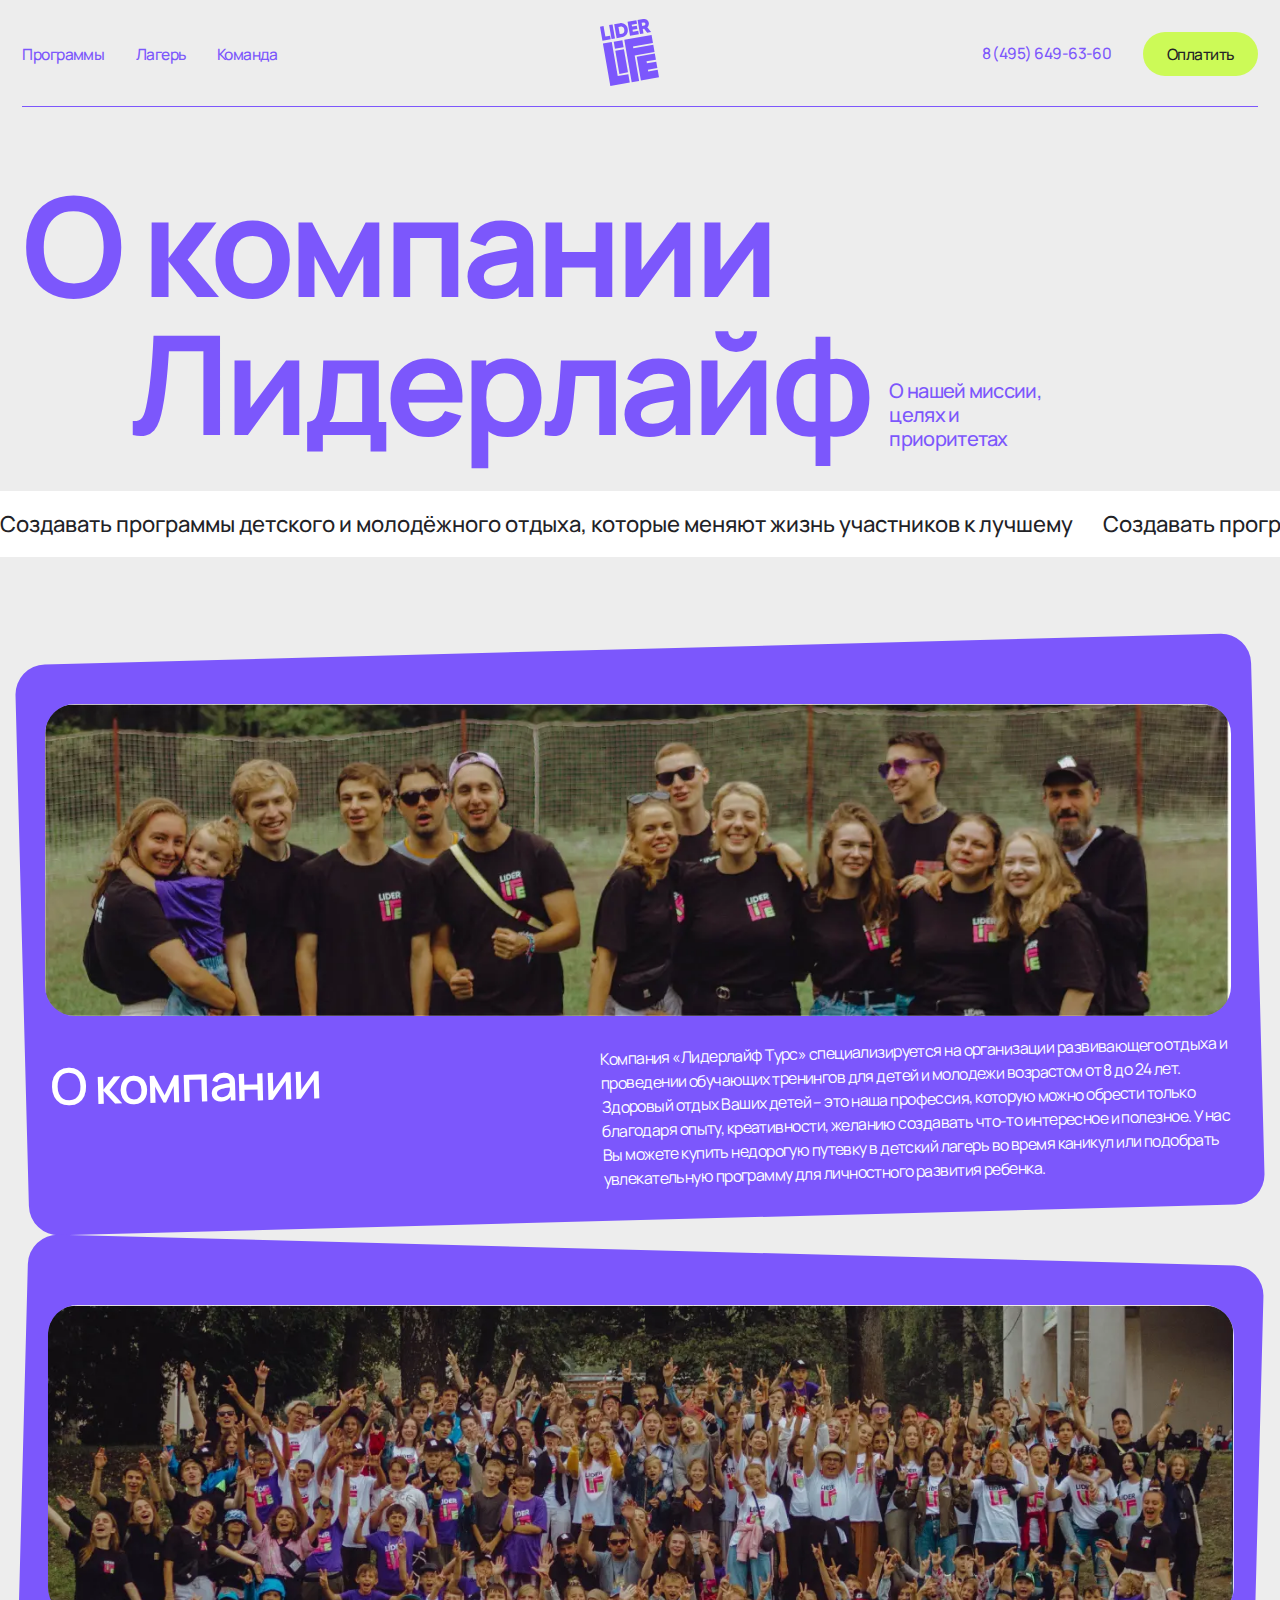
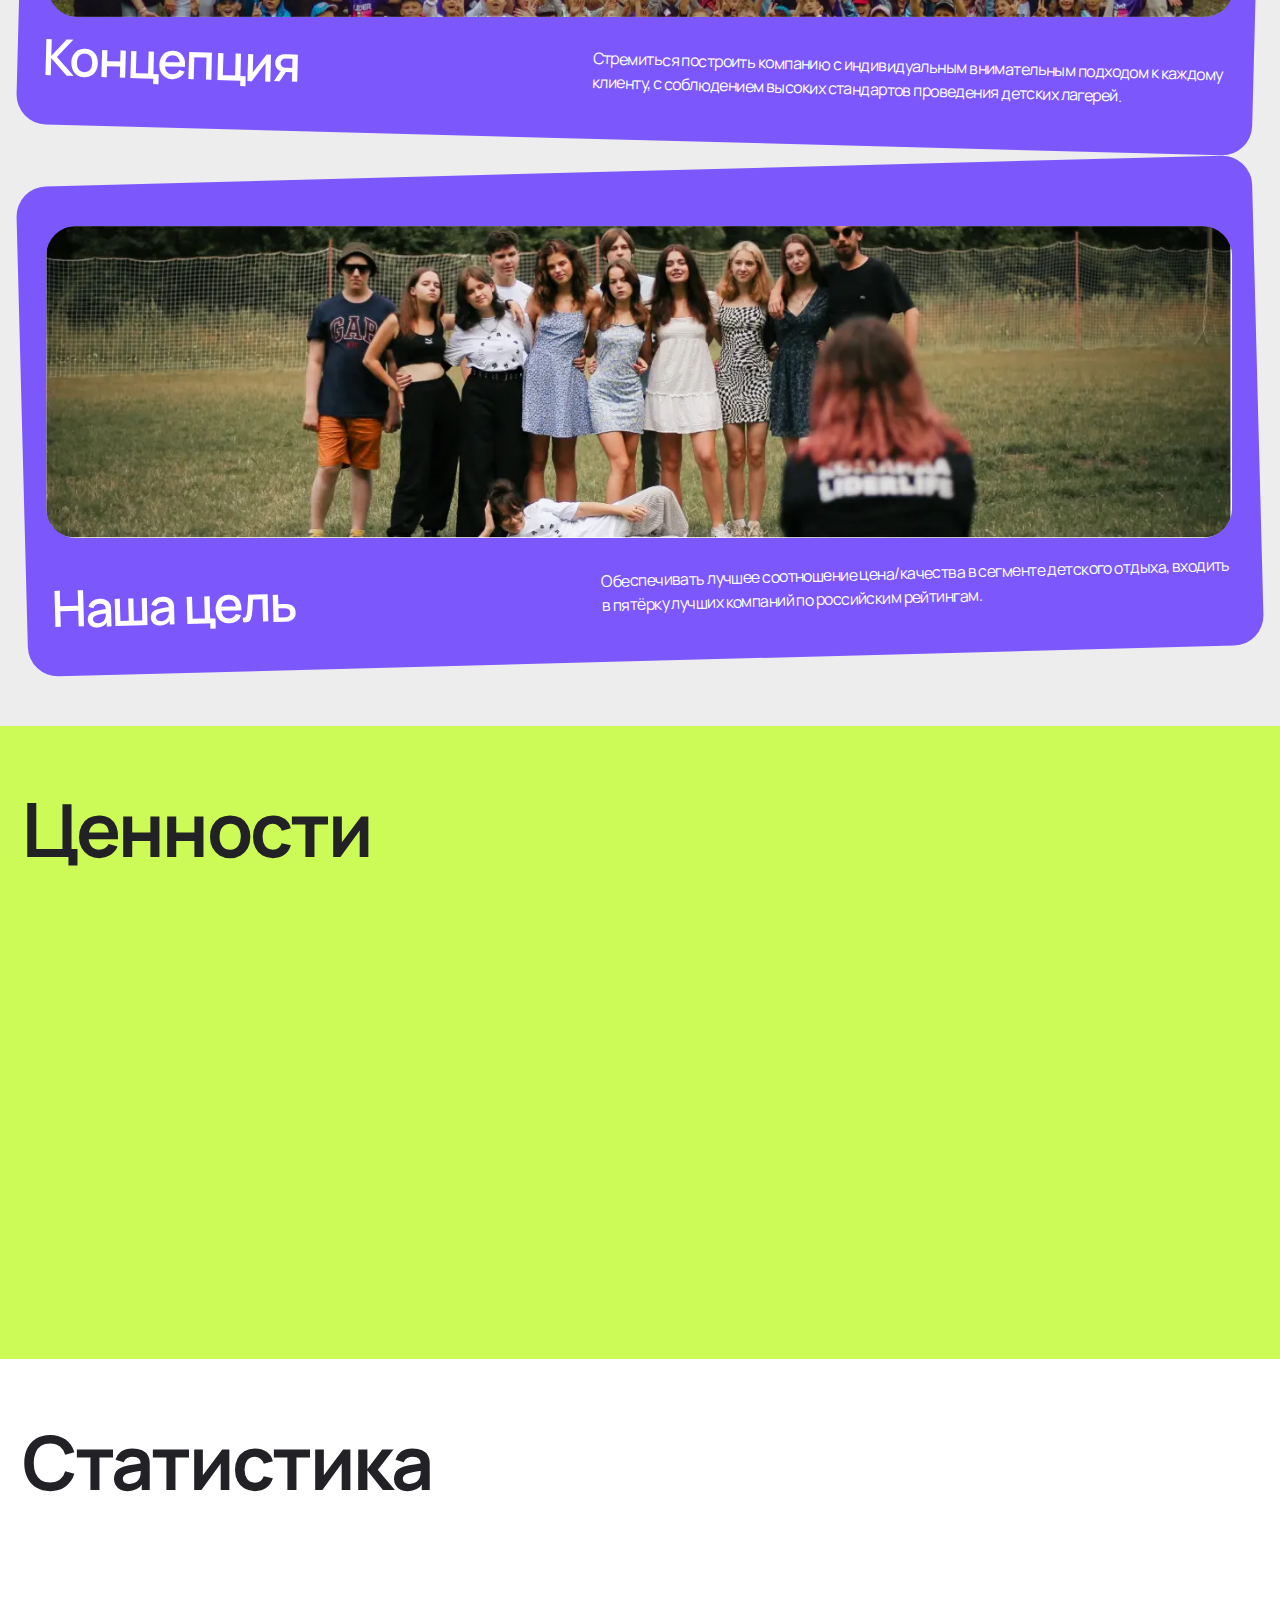
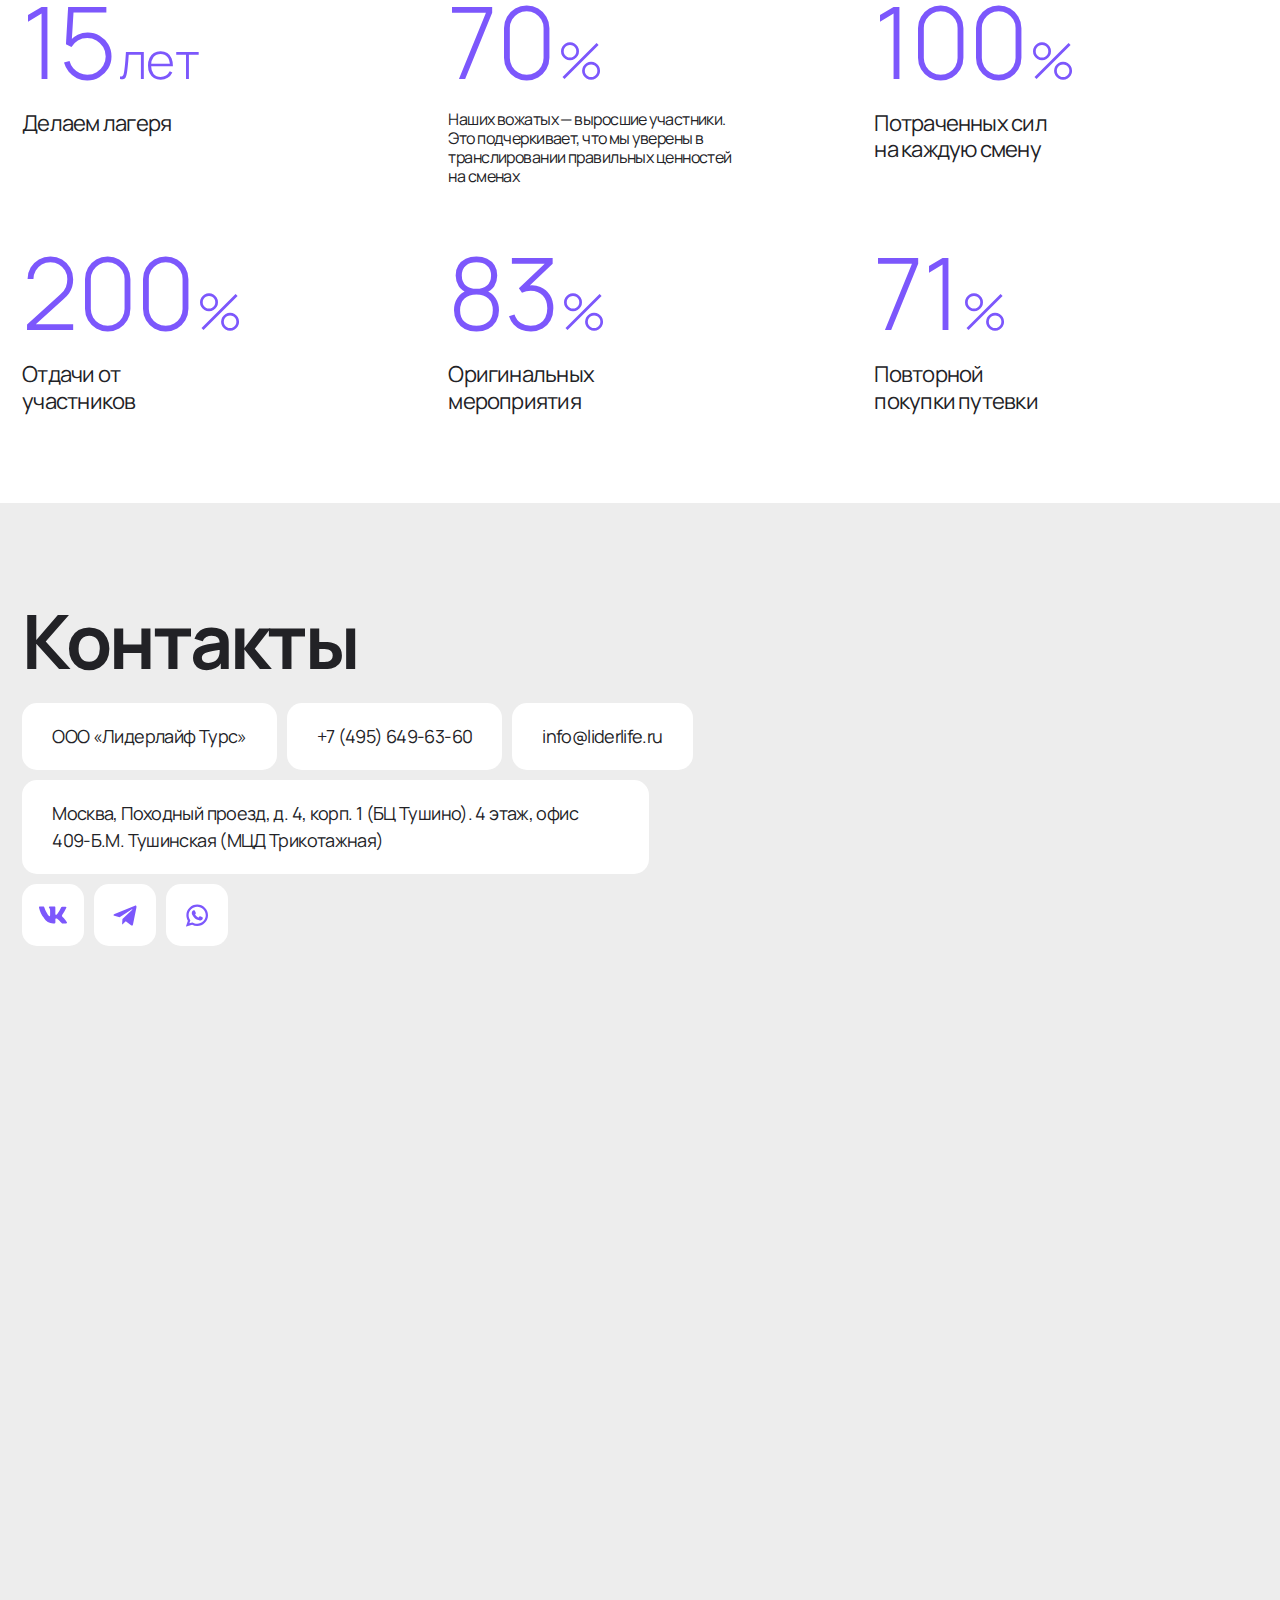
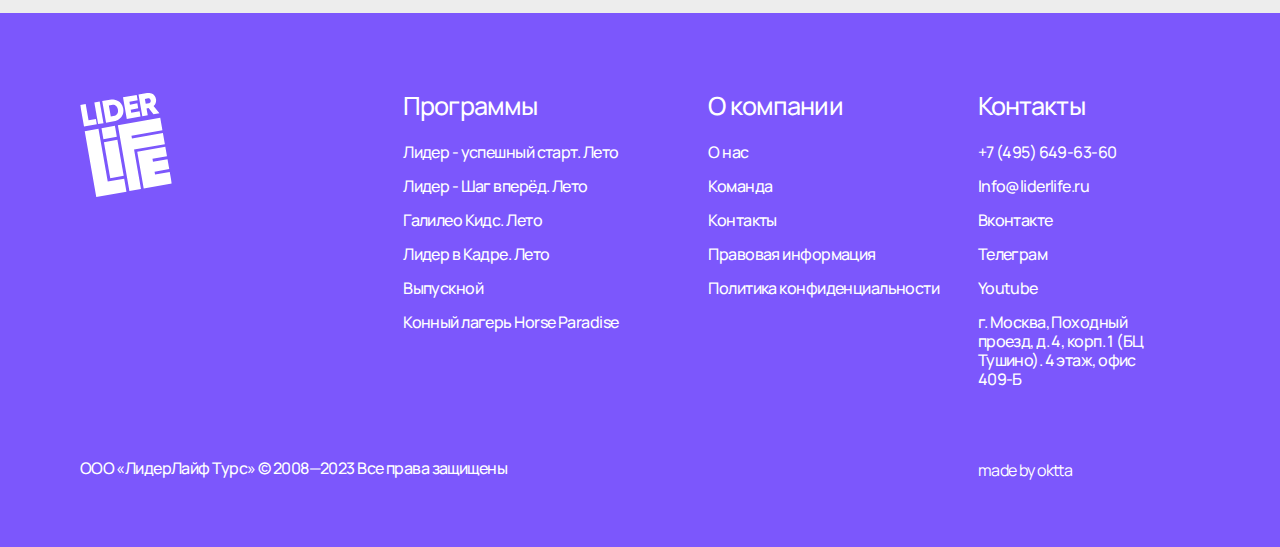
==== commit 50b71610: "Add files via upload" ====
--- a/about.html
+++ b/about.html
@@ -7,8 +7,8 @@
    <title>About us</title>
    <link rel="preconnect" href="https://fonts.googleapis.com">
    <link rel="preconnect" href="https://fonts.gstatic.com" crossorigin>
-   <link href="https://fonts.googleapis.com/css2?family=Manrope:wght@400;500;600;700&display=swap&_v=20230418193038" rel="stylesheet">
-   <link rel="stylesheet" href="css/style.min.css?_v=20230418193038">
+   <link href="https://fonts.googleapis.com/css2?family=Manrope:wght@400;500;600;700&display=swap&_v=20230615111311" rel="stylesheet">
+   <link rel="stylesheet" href="css/style.min.css?_v=20230615111311">
 </head>
 
 <body>
@@ -19,6 +19,26 @@
          <ul class="header__list">
             <li>
                <a href="programms.html" class="header__link">Программы</a>
+               <ul class="header__sublist">
+                  <li>
+                     <a href="#">Лидер. Успешный старт. Лето</a>
+                  </li>
+                  <li>
+                     <a href="#">Лидер. Шаг вперёд. Лето</a>
+                  </li>
+                  <li>
+                     <a href="#">Лидер в Кадре. Лето</a>
+                  </li>
+                  <li>
+                     <a href="#">Галилео Кидс. Лето</a>
+                  </li>
+                  <li>
+                     <a href="#">Выпускной</a>
+                  </li>
+                  <li>
+                     <a href="#">Конный лагерь Horse Paradise</a>
+                  </li>
+               </ul>
             </li>
             <li>
                <a href="#" class="header__link">Лагерь</a>
@@ -111,10 +131,37 @@
                   <div class="aboutPage-hero__subtitle">О нашей миссии, целях и приоритетах</div>
                </div>
             </div>
-            <div class="aboutPage__runningline">
+            <!-- <div class="aboutPage__runningline">
                <span>Создавать программы детского и молодёжного отдыха, которые меняют жизнь участников к лучшему</span>
-               <span> Создавать программы детского и молодёжного отдыха, которые меняют жизнь участников к
-                  лучшему</span>
+               <span>Создавать программы детского и молодёжного отдыха, которые меняют жизнь участников к лучшему</span>
+            </div> -->
+            <div class="marquee-wrapper">
+               <div class="marquee-infinite">
+                  <div class="marquee-track">
+                     <span>Создавать программы детского и молодёжного отдыха, которые меняют жизнь участников к
+                        лучшему</span>
+                     <span>Создавать программы детского и молодёжного отдыха, которые меняют жизнь участников к
+                        лучшему</span>
+                     <span>Создавать программы детского и молодёжного отдыха, которые меняют жизнь участников к
+                        лучшему</span>
+                     <span>Создавать программы детского и молодёжного отдыха, которые меняют жизнь участников к
+                        лучшему</span>
+                     <span>Создавать программы детского и молодёжного отдыха, которые меняют жизнь участников к
+                        лучшему</span>
+                  </div>
+                  <div class="marquee-track">
+                     <span>Создавать программы детского и молодёжного отдыха, которые меняют жизнь участников к
+                        лучшему</span>
+                     <span>Создавать программы детского и молодёжного отдыха, которые меняют жизнь участников к
+                        лучшему</span>
+                     <span>Создавать программы детского и молодёжного отдыха, которые меняют жизнь участников к
+                        лучшему</span>
+                     <span>Создавать программы детского и молодёжного отдыха, которые меняют жизнь участников к
+                        лучшему</span>
+                     <span>Создавать программы детского и молодёжного отдыха, которые меняют жизнь участников к
+                        лучшему</span>
+                  </div>
+               </div>
             </div>
          </section>
          <section class="aboutPage__cards aboutPage-cards">
@@ -338,7 +385,7 @@
             </div>
          </section>
          <section class="aboutSection map">
-             <iframe
+            <iframe
                src="https://yandex.ru/map-widget/v1/?um=constructor%3A52d3448b667d5a104171f68ff192e01914c71796691ee23e601dee7deae557bb&amp;source=constructor"
                width="100%" height="400" frameborder="0"></iframe>
          </section>
@@ -429,13 +476,13 @@
                   <a class="footer-about__link footer__link" href="about.html">О нас</a>
                </li>
                <li>
-                  <a class="footer-about__link footer__link" href="">Команда</a>
+                  <a class="footer-about__link footer__link" href="team.html">Команда</a>
                </li>
                <li>
                   <a class="footer-about__link footer__link" href="">Контакты</a>
                </li>
                <li>
-                  <a class="footer-about__link footer__link" href="">Правовая информация</a>
+                  <a class="footer-about__link footer__link" href="info.html">Правовая информация</a>
                </li>
                <li>
                   <a class="footer-about__link footer__link" href="">Политика конфиденциальности</a>
@@ -461,7 +508,7 @@
                   <a href="" class="footer__link footer-contacts__link">Youtube</a>
                </li>
                <li>
-                  <a href="" class="footer__link footer-contacts__link">г. Москва, Походный проезд, д. 4, корп. 1 (БЦ
+                  <a class="footer__link footer-contacts__link">г. Москва, Походный проезд, д. 4, корп. 1 (БЦ
                      Тушино). 4 этаж, офис 409-Б</a>
                </li>
             </ul>
@@ -474,8 +521,8 @@
    </div>
 </footer>
    </div>
-   <script src="https://cdnjs.cloudflare.com/ajax/libs/wow/1.1.2/wow.min.js?_v=20230418193038"></script>
-   <script src="js/app.min.js?_v=20230418193038"></script>
+   <script src="https://cdnjs.cloudflare.com/ajax/libs/wow/1.1.2/wow.min.js?_v=20230615111311"></script>
+   <script src="js/app.min.js?_v=20230615111311"></script>
 </body>
 
-</html>
+</html>--- a/css/style.min.css
+++ b/css/style.min.css
@@ -9,4 +9,4 @@
 The above copyright notice and this permission notice shall be included in all copies or substantial portions of the Software.
 
 THE SOFTWARE IS PROVIDED "AS IS", WITHOUT WARRANTY OF ANY KIND, EXPRESS OR IMPLIED, INCLUDING BUT NOT LIMITED TO THE WARRANTIES OF MERCHANTABILITY, FITNESS FOR A PARTICULAR PURPOSE AND NONINFRINGEMENT. IN NO EVENT SHALL THE AUTHORS OR COPYRIGHT HOLDERS BE LIABLE FOR ANY CLAIM, DAMAGES OR OTHER LIABILITY, WHETHER IN AN ACTION OF CONTRACT, TORT OR OTHERWISE, ARISING FROM, OUT OF OR IN CONNECTION WITH THE SOFTWARE OR THE USE OR OTHER DEALINGS IN THE SOFTWARE.
-*/.animated{-webkit-animation-duration:1s;animation-duration:1s;-webkit-animation-fill-mode:both;animation-fill-mode:both}.animated.hinge{-webkit-animation-duration:2s;animation-duration:2s}@-webkit-keyframes bounce{0%,100%,20%,50%,80%{-webkit-transform:translateY(0);transform:translateY(0)}40%{-webkit-transform:translateY(-30px);transform:translateY(-30px)}60%{-webkit-transform:translateY(-15px);transform:translateY(-15px)}}@keyframes bounce{0%,100%,20%,50%,80%{-webkit-transform:translateY(0);-ms-transform:translateY(0);transform:translateY(0)}40%{-webkit-transform:translateY(-30px);-ms-transform:translateY(-30px);transform:translateY(-30px)}60%{-webkit-transform:translateY(-15px);-ms-transform:translateY(-15px);transform:translateY(-15px)}}.bounce{-webkit-animation-name:bounce;animation-name:bounce}@-webkit-keyframes flash{0%,100%,50%{opacity:1}25%,75%{opacity:0}}@keyframes flash{0%,100%,50%{opacity:1}25%,75%{opacity:0}}.flash{-webkit-animation-name:flash;animation-name:flash}@-webkit-keyframes pulse{0%{-webkit-transform:scale(1);transform:scale(1)}50%{-webkit-transform:scale(1.1);transform:scale(1.1)}100%{-webkit-transform:scale(1);transform:scale(1)}}@keyframes pulse{0%{-webkit-transform:scale(1);-ms-transform:scale(1);transform:scale(1)}50%{-webkit-transform:scale(1.1);-ms-transform:scale(1.1);transform:scale(1.1)}100%{-webkit-transform:scale(1);-ms-transform:scale(1);transform:scale(1)}}.pulse{-webkit-animation-name:pulse;animation-name:pulse}@-webkit-keyframes shake{0%,100%{-webkit-transform:translateX(0);transform:translateX(0)}10%,30%,50%,70%,90%{-webkit-transform:translateX(-10px);transform:translateX(-10px)}20%,40%,60%,80%{-webkit-transform:translateX(10px);transform:translateX(10px)}}@keyframes shake{0%,100%{-webkit-transform:translateX(0);-ms-transform:translateX(0);transform:translateX(0)}10%,30%,50%,70%,90%{-webkit-transform:translateX(-10px);-ms-transform:translateX(-10px);transform:translateX(-10px)}20%,40%,60%,80%{-webkit-transform:translateX(10px);-ms-transform:translateX(10px);transform:translateX(10px)}}.shake{-webkit-animation-name:shake;animation-name:shake}@-webkit-keyframes swing{20%{-webkit-transform:rotate(15deg);transform:rotate(15deg)}40%{-webkit-transform:rotate(-10deg);transform:rotate(-10deg)}60%{-webkit-transform:rotate(5deg);transform:rotate(5deg)}80%{-webkit-transform:rotate(-5deg);transform:rotate(-5deg)}100%{-webkit-transform:rotate(0);transform:rotate(0)}}@keyframes swing{20%{-webkit-transform:rotate(15deg);-ms-transform:rotate(15deg);transform:rotate(15deg)}40%{-webkit-transform:rotate(-10deg);-ms-transform:rotate(-10deg);transform:rotate(-10deg)}60%{-webkit-transform:rotate(5deg);-ms-transform:rotate(5deg);transform:rotate(5deg)}80%{-webkit-transform:rotate(-5deg);-ms-transform:rotate(-5deg);transform:rotate(-5deg)}100%{-webkit-transform:rotate(0);-ms-transform:rotate(0);transform:rotate(0)}}.swing{-webkit-transform-origin:top center;-ms-transform-origin:top center;transform-origin:top center;-webkit-animation-name:swing;animation-name:swing}@-webkit-keyframes tada{0%{-webkit-transform:scale(1);transform:scale(1)}10%,20%{-webkit-transform:scale(.9) rotate(-3deg);transform:scale(.9) rotate(-3deg)}30%,50%,70%,90%{-webkit-transform:scale(1.1) rotate(3deg);transform:scale(1.1) rotate(3deg)}40%,60%,80%{-webkit-transform:scale(1.1) rotate(-3deg);transform:scale(1.1) rotate(-3deg)}100%{-webkit-transform:scale(1) rotate(0);transform:scale(1) rotate(0)}}@keyframes tada{0%{-webkit-transform:scale(1);-ms-transform:scale(1);transform:scale(1)}10%,20%{-webkit-transform:scale(.9) rotate(-3deg);-ms-transform:scale(.9) rotate(-3deg);transform:scale(.9) rotate(-3deg)}30%,50%,70%,90%{-webkit-transform:scale(1.1) rotate(3deg);-ms-transform:scale(1.1) rotate(3deg);transform:scale(1.1) rotate(3deg)}40%,60%,80%{-webkit-transform:scale(1.1) rotate(-3deg);-ms-transform:scale(1.1) rotate(-3deg);transform:scale(1.1) rotate(-3deg)}100%{-webkit-transform:scale(1) rotate(0);-ms-transform:scale(1) rotate(0);transform:scale(1) rotate(0)}}.tada{-webkit-animation-name:tada;animation-name:tada}@-webkit-keyframes wobble{0%{-webkit-transform:translateX(0);transform:translateX(0)}15%{-webkit-transform:translateX(-25%) rotate(-5deg);transform:translateX(-25%) rotate(-5deg)}30%{-webkit-transform:translateX(20%) rotate(3deg);transform:translateX(20%) rotate(3deg)}45%{-webkit-transform:translateX(-15%) rotate(-3deg);transform:translateX(-15%) rotate(-3deg)}60%{-webkit-transform:translateX(10%) rotate(2deg);transform:translateX(10%) rotate(2deg)}75%{-webkit-transform:translateX(-5%) rotate(-1deg);transform:translateX(-5%) rotate(-1deg)}100%{-webkit-transform:translateX(0);transform:translateX(0)}}@keyframes wobble{0%{-webkit-transform:translateX(0);-ms-transform:translateX(0);transform:translateX(0)}15%{-webkit-transform:translateX(-25%) rotate(-5deg);-ms-transform:translateX(-25%) rotate(-5deg);transform:translateX(-25%) rotate(-5deg)}30%{-webkit-transform:translateX(20%) rotate(3deg);-ms-transform:translateX(20%) rotate(3deg);transform:translateX(20%) rotate(3deg)}45%{-webkit-transform:translateX(-15%) rotate(-3deg);-ms-transform:translateX(-15%) rotate(-3deg);transform:translateX(-15%) rotate(-3deg)}60%{-webkit-transform:translateX(10%) rotate(2deg);-ms-transform:translateX(10%) rotate(2deg);transform:translateX(10%) rotate(2deg)}75%{-webkit-transform:translateX(-5%) rotate(-1deg);-ms-transform:translateX(-5%) rotate(-1deg);transform:translateX(-5%) rotate(-1deg)}100%{-webkit-transform:translateX(0);-ms-transform:translateX(0);transform:translateX(0)}}.wobble{-webkit-animation-name:wobble;animation-name:wobble}@-webkit-keyframes bounceIn{0%{opacity:0;-webkit-transform:scale(.3);transform:scale(.3)}50%{opacity:1;-webkit-transform:scale(1.05);transform:scale(1.05)}70%{-webkit-transform:scale(.9);transform:scale(.9)}100%{-webkit-transform:scale(1);transform:scale(1)}}@keyframes bounceIn{0%{opacity:0;-webkit-transform:scale(.3);-ms-transform:scale(.3);transform:scale(.3)}50%{opacity:1;-webkit-transform:scale(1.05);-ms-transform:scale(1.05);transform:scale(1.05)}70%{-webkit-transform:scale(.9);-ms-transform:scale(.9);transform:scale(.9)}100%{-webkit-transform:scale(1);-ms-transform:scale(1);transform:scale(1)}}.bounceIn{-webkit-animation-name:bounceIn;animation-name:bounceIn}@-webkit-keyframes bounceInDown{0%{opacity:0;-webkit-transform:translateY(-2000px);transform:translateY(-2000px)}60%{opacity:1;-webkit-transform:translateY(30px);transform:translateY(30px)}80%{-webkit-transform:translateY(-10px);transform:translateY(-10px)}100%{-webkit-transform:translateY(0);transform:translateY(0)}}@keyframes bounceInDown{0%{opacity:0;-webkit-transform:translateY(-2000px);-ms-transform:translateY(-2000px);transform:translateY(-2000px)}60%{opacity:1;-webkit-transform:translateY(30px);-ms-transform:translateY(30px);transform:translateY(30px)}80%{-webkit-transform:translateY(-10px);-ms-transform:translateY(-10px);transform:translateY(-10px)}100%{-webkit-transform:translateY(0);-ms-transform:translateY(0);transform:translateY(0)}}.bounceInDown{-webkit-animation-name:bounceInDown;animation-name:bounceInDown}@-webkit-keyframes bounceInLeft{0%{opacity:0;-webkit-transform:translateX(-2000px);transform:translateX(-2000px)}60%{opacity:1;-webkit-transform:translateX(30px);transform:translateX(30px)}80%{-webkit-transform:translateX(-10px);transform:translateX(-10px)}100%{-webkit-transform:translateX(0);transform:translateX(0)}}@keyframes bounceInLeft{0%{opacity:0;-webkit-transform:translateX(-2000px);-ms-transform:translateX(-2000px);transform:translateX(-2000px)}60%{opacity:1;-webkit-transform:translateX(30px);-ms-transform:translateX(30px);transform:translateX(30px)}80%{-webkit-transform:translateX(-10px);-ms-transform:translateX(-10px);transform:translateX(-10px)}100%{-webkit-transform:translateX(0);-ms-transform:translateX(0);transform:translateX(0)}}.bounceInLeft{-webkit-animation-name:bounceInLeft;animation-name:bounceInLeft}@-webkit-keyframes bounceInRight{0%{opacity:0;-webkit-transform:translateX(2000px);transform:translateX(2000px)}60%{opacity:1;-webkit-transform:translateX(-30px);transform:translateX(-30px)}80%{-webkit-transform:translateX(10px);transform:translateX(10px)}100%{-webkit-transform:translateX(0);transform:translateX(0)}}@keyframes bounceInRight{0%{opacity:0;-webkit-transform:translateX(2000px);-ms-transform:translateX(2000px);transform:translateX(2000px)}60%{opacity:1;-webkit-transform:translateX(-30px);-ms-transform:translateX(-30px);transform:translateX(-30px)}80%{-webkit-transform:translateX(10px);-ms-transform:translateX(10px);transform:translateX(10px)}100%{-webkit-transform:translateX(0);-ms-transform:translateX(0);transform:translateX(0)}}.bounceInRight{-webkit-animation-name:bounceInRight;animation-name:bounceInRight}@-webkit-keyframes bounceInUp{0%{opacity:0;-webkit-transform:translateY(2000px);transform:translateY(2000px)}60%{opacity:1;-webkit-transform:translateY(-30px);transform:translateY(-30px)}80%{-webkit-transform:translateY(10px);transform:translateY(10px)}100%{-webkit-transform:translateY(0);transform:translateY(0)}}@keyframes bounceInUp{0%{opacity:0;-webkit-transform:translateY(2000px);-ms-transform:translateY(2000px);transform:translateY(2000px)}60%{opacity:1;-webkit-transform:translateY(-30px);-ms-transform:translateY(-30px);transform:translateY(-30px)}80%{-webkit-transform:translateY(10px);-ms-transform:translateY(10px);transform:translateY(10px)}100%{-webkit-transform:translateY(0);-ms-transform:translateY(0);transform:translateY(0)}}.bounceInUp{-webkit-animation-name:bounceInUp;animation-name:bounceInUp}@-webkit-keyframes bounceOut{0%{-webkit-transform:scale(1);transform:scale(1)}25%{-webkit-transform:scale(.95);transform:scale(.95)}50%{opacity:1;-webkit-transform:scale(1.1);transform:scale(1.1)}100%{opacity:0;-webkit-transform:scale(.3);transform:scale(.3)}}@keyframes bounceOut{0%{-webkit-transform:scale(1);-ms-transform:scale(1);transform:scale(1)}25%{-webkit-transform:scale(.95);-ms-transform:scale(.95);transform:scale(.95)}50%{opacity:1;-webkit-transform:scale(1.1);-ms-transform:scale(1.1);transform:scale(1.1)}100%{opacity:0;-webkit-transform:scale(.3);-ms-transform:scale(.3);transform:scale(.3)}}.bounceOut{-webkit-animation-name:bounceOut;animation-name:bounceOut}@-webkit-keyframes bounceOutDown{0%{-webkit-transform:translateY(0);transform:translateY(0)}20%{opacity:1;-webkit-transform:translateY(-20px);transform:translateY(-20px)}100%{opacity:0;-webkit-transform:translateY(2000px);transform:translateY(2000px)}}@keyframes bounceOutDown{0%{-webkit-transform:translateY(0);-ms-transform:translateY(0);transform:translateY(0)}20%{opacity:1;-webkit-transform:translateY(-20px);-ms-transform:translateY(-20px);transform:translateY(-20px)}100%{opacity:0;-webkit-transform:translateY(2000px);-ms-transform:translateY(2000px);transform:translateY(2000px)}}.bounceOutDown{-webkit-animation-name:bounceOutDown;animation-name:bounceOutDown}@-webkit-keyframes bounceOutLeft{0%{-webkit-transform:translateX(0);transform:translateX(0)}20%{opacity:1;-webkit-transform:translateX(20px);transform:translateX(20px)}100%{opacity:0;-webkit-transform:translateX(-2000px);transform:translateX(-2000px)}}@keyframes bounceOutLeft{0%{-webkit-transform:translateX(0);-ms-transform:translateX(0);transform:translateX(0)}20%{opacity:1;-webkit-transform:translateX(20px);-ms-transform:translateX(20px);transform:translateX(20px)}100%{opacity:0;-webkit-transform:translateX(-2000px);-ms-transform:translateX(-2000px);transform:translateX(-2000px)}}.bounceOutLeft{-webkit-animation-name:bounceOutLeft;animation-name:bounceOutLeft}@-webkit-keyframes bounceOutRight{0%{-webkit-transform:translateX(0);transform:translateX(0)}20%{opacity:1;-webkit-transform:translateX(-20px);transform:translateX(-20px)}100%{opacity:0;-webkit-transform:translateX(2000px);transform:translateX(2000px)}}@keyframes bounceOutRight{0%{-webkit-transform:translateX(0);-ms-transform:translateX(0);transform:translateX(0)}20%{opacity:1;-webkit-transform:translateX(-20px);-ms-transform:translateX(-20px);transform:translateX(-20px)}100%{opacity:0;-webkit-transform:translateX(2000px);-ms-transform:translateX(2000px);transform:translateX(2000px)}}.bounceOutRight{-webkit-animation-name:bounceOutRight;animation-name:bounceOutRight}@-webkit-keyframes bounceOutUp{0%{-webkit-transform:translateY(0);transform:translateY(0)}20%{opacity:1;-webkit-transform:translateY(20px);transform:translateY(20px)}100%{opacity:0;-webkit-transform:translateY(-2000px);transform:translateY(-2000px)}}@keyframes bounceOutUp{0%{-webkit-transform:translateY(0);-ms-transform:translateY(0);transform:translateY(0)}20%{opacity:1;-webkit-transform:translateY(20px);-ms-transform:translateY(20px);transform:translateY(20px)}100%{opacity:0;-webkit-transform:translateY(-2000px);-ms-transform:translateY(-2000px);transform:translateY(-2000px)}}.bounceOutUp{-webkit-animation-name:bounceOutUp;animation-name:bounceOutUp}@-webkit-keyframes fadeIn{0%{opacity:0}100%{opacity:1}}@keyframes fadeIn{0%{opacity:0}100%{opacity:1}}.fadeIn{-webkit-animation-name:fadeIn;animation-name:fadeIn}@-webkit-keyframes fadeInDown{0%{opacity:0;-webkit-transform:translateY(-20px);transform:translateY(-20px)}100%{opacity:1;-webkit-transform:translateY(0);transform:translateY(0)}}@keyframes fadeInDown{0%{opacity:0;-webkit-transform:translateY(-20px);-ms-transform:translateY(-20px);transform:translateY(-20px)}100%{opacity:1;-webkit-transform:translateY(0);-ms-transform:translateY(0);transform:translateY(0)}}.fadeInDown{-webkit-animation-name:fadeInDown;animation-name:fadeInDown}@-webkit-keyframes fadeInDownBig{0%{opacity:0;-webkit-transform:translateY(-2000px);transform:translateY(-2000px)}100%{opacity:1;-webkit-transform:translateY(0);transform:translateY(0)}}@keyframes fadeInDownBig{0%{opacity:0;-webkit-transform:translateY(-2000px);-ms-transform:translateY(-2000px);transform:translateY(-2000px)}100%{opacity:1;-webkit-transform:translateY(0);-ms-transform:translateY(0);transform:translateY(0)}}.fadeInDownBig{-webkit-animation-name:fadeInDownBig;animation-name:fadeInDownBig}@-webkit-keyframes fadeInLeft{0%{opacity:0;-webkit-transform:translateX(-20px);transform:translateX(-20px)}100%{opacity:1;-webkit-transform:translateX(0);transform:translateX(0)}}@keyframes fadeInLeft{0%{opacity:0;-webkit-transform:translateX(-20px);-ms-transform:translateX(-20px);transform:translateX(-20px)}100%{opacity:1;-webkit-transform:translateX(0);-ms-transform:translateX(0);transform:translateX(0)}}.fadeInLeft{-webkit-animation-name:fadeInLeft;animation-name:fadeInLeft}@-webkit-keyframes fadeInLeftBig{0%{opacity:0;-webkit-transform:translateX(-2000px);transform:translateX(-2000px)}100%{opacity:1;-webkit-transform:translateX(0);transform:translateX(0)}}@keyframes fadeInLeftBig{0%{opacity:0;-webkit-transform:translateX(-2000px);-ms-transform:translateX(-2000px);transform:translateX(-2000px)}100%{opacity:1;-webkit-transform:translateX(0);-ms-transform:translateX(0);transform:translateX(0)}}.fadeInLeftBig{-webkit-animation-name:fadeInLeftBig;animation-name:fadeInLeftBig}@-webkit-keyframes fadeInRight{0%{opacity:0;-webkit-transform:translateX(20px);transform:translateX(20px)}100%{opacity:1;-webkit-transform:translateX(0);transform:translateX(0)}}@keyframes fadeInRight{0%{opacity:0;-webkit-transform:translateX(20px);-ms-transform:translateX(20px);transform:translateX(20px)}100%{opacity:1;-webkit-transform:translateX(0);-ms-transform:translateX(0);transform:translateX(0)}}.fadeInRight{-webkit-animation-name:fadeInRight;animation-name:fadeInRight}@-webkit-keyframes fadeInRightBig{0%{opacity:0;-webkit-transform:translateX(2000px);transform:translateX(2000px)}100%{opacity:1;-webkit-transform:translateX(0);transform:translateX(0)}}@keyframes fadeInRightBig{0%{opacity:0;-webkit-transform:translateX(2000px);-ms-transform:translateX(2000px);transform:translateX(2000px)}100%{opacity:1;-webkit-transform:translateX(0);-ms-transform:translateX(0);transform:translateX(0)}}.fadeInRightBig{-webkit-animation-name:fadeInRightBig;animation-name:fadeInRightBig}@-webkit-keyframes fadeInUp{0%{opacity:0;-webkit-transform:translateY(20px);transform:translateY(20px)}100%{opacity:1;-webkit-transform:translateY(0);transform:translateY(0)}}@keyframes fadeInUp{0%{opacity:0;-webkit-transform:translateY(20px);-ms-transform:translateY(20px);transform:translateY(20px)}100%{opacity:1;-webkit-transform:translateY(0);-ms-transform:translateY(0);transform:translateY(0)}}.fadeInUp{-webkit-animation-name:fadeInUp;animation-name:fadeInUp}@-webkit-keyframes fadeInUpBig{0%{opacity:0;-webkit-transform:translateY(2000px);transform:translateY(2000px)}100%{opacity:1;-webkit-transform:translateY(0);transform:translateY(0)}}@keyframes fadeInUpBig{0%{opacity:0;-webkit-transform:translateY(2000px);-ms-transform:translateY(2000px);transform:translateY(2000px)}100%{opacity:1;-webkit-transform:translateY(0);-ms-transform:translateY(0);transform:translateY(0)}}.fadeInUpBig{-webkit-animation-name:fadeInUpBig;animation-name:fadeInUpBig}@-webkit-keyframes fadeOut{0%{opacity:1}100%{opacity:0}}@keyframes fadeOut{0%{opacity:1}100%{opacity:0}}.fadeOut{-webkit-animation-name:fadeOut;animation-name:fadeOut}@-webkit-keyframes fadeOutDown{0%{opacity:1;-webkit-transform:translateY(0);transform:translateY(0)}100%{opacity:0;-webkit-transform:translateY(20px);transform:translateY(20px)}}@keyframes fadeOutDown{0%{opacity:1;-webkit-transform:translateY(0);-ms-transform:translateY(0);transform:translateY(0)}100%{opacity:0;-webkit-transform:translateY(20px);-ms-transform:translateY(20px);transform:translateY(20px)}}.fadeOutDown{-webkit-animation-name:fadeOutDown;animation-name:fadeOutDown}@-webkit-keyframes fadeOutDownBig{0%{opacity:1;-webkit-transform:translateY(0);transform:translateY(0)}100%{opacity:0;-webkit-transform:translateY(2000px);transform:translateY(2000px)}}@keyframes fadeOutDownBig{0%{opacity:1;-webkit-transform:translateY(0);-ms-transform:translateY(0);transform:translateY(0)}100%{opacity:0;-webkit-transform:translateY(2000px);-ms-transform:translateY(2000px);transform:translateY(2000px)}}.fadeOutDownBig{-webkit-animation-name:fadeOutDownBig;animation-name:fadeOutDownBig}@-webkit-keyframes fadeOutLeft{0%{opacity:1;-webkit-transform:translateX(0);transform:translateX(0)}100%{opacity:0;-webkit-transform:translateX(-20px);transform:translateX(-20px)}}@keyframes fadeOutLeft{0%{opacity:1;-webkit-transform:translateX(0);-ms-transform:translateX(0);transform:translateX(0)}100%{opacity:0;-webkit-transform:translateX(-20px);-ms-transform:translateX(-20px);transform:translateX(-20px)}}.fadeOutLeft{-webkit-animation-name:fadeOutLeft;animation-name:fadeOutLeft}@-webkit-keyframes fadeOutLeftBig{0%{opacity:1;-webkit-transform:translateX(0);transform:translateX(0)}100%{opacity:0;-webkit-transform:translateX(-2000px);transform:translateX(-2000px)}}@keyframes fadeOutLeftBig{0%{opacity:1;-webkit-transform:translateX(0);-ms-transform:translateX(0);transform:translateX(0)}100%{opacity:0;-webkit-transform:translateX(-2000px);-ms-transform:translateX(-2000px);transform:translateX(-2000px)}}.fadeOutLeftBig{-webkit-animation-name:fadeOutLeftBig;animation-name:fadeOutLeftBig}@-webkit-keyframes fadeOutRight{0%{opacity:1;-webkit-transform:translateX(0);transform:translateX(0)}100%{opacity:0;-webkit-transform:translateX(20px);transform:translateX(20px)}}@keyframes fadeOutRight{0%{opacity:1;-webkit-transform:translateX(0);-ms-transform:translateX(0);transform:translateX(0)}100%{opacity:0;-webkit-transform:translateX(20px);-ms-transform:translateX(20px);transform:translateX(20px)}}.fadeOutRight{-webkit-animation-name:fadeOutRight;animation-name:fadeOutRight}@-webkit-keyframes fadeOutRightBig{0%{opacity:1;-webkit-transform:translateX(0);transform:translateX(0)}100%{opacity:0;-webkit-transform:translateX(2000px);transform:translateX(2000px)}}@keyframes fadeOutRightBig{0%{opacity:1;-webkit-transform:translateX(0);-ms-transform:translateX(0);transform:translateX(0)}100%{opacity:0;-webkit-transform:translateX(2000px);-ms-transform:translateX(2000px);transform:translateX(2000px)}}.fadeOutRightBig{-webkit-animation-name:fadeOutRightBig;animation-name:fadeOutRightBig}@-webkit-keyframes fadeOutUp{0%{opacity:1;-webkit-transform:translateY(0);transform:translateY(0)}100%{opacity:0;-webkit-transform:translateY(-20px);transform:translateY(-20px)}}@keyframes fadeOutUp{0%{opacity:1;-webkit-transform:translateY(0);-ms-transform:translateY(0);transform:translateY(0)}100%{opacity:0;-webkit-transform:translateY(-20px);-ms-transform:translateY(-20px);transform:translateY(-20px)}}.fadeOutUp{-webkit-animation-name:fadeOutUp;animation-name:fadeOutUp}@-webkit-keyframes fadeOutUpBig{0%{opacity:1;-webkit-transform:translateY(0);transform:translateY(0)}100%{opacity:0;-webkit-transform:translateY(-2000px);transform:translateY(-2000px)}}@keyframes fadeOutUpBig{0%{opacity:1;-webkit-transform:translateY(0);-ms-transform:translateY(0);transform:translateY(0)}100%{opacity:0;-webkit-transform:translateY(-2000px);-ms-transform:translateY(-2000px);transform:translateY(-2000px)}}.fadeOutUpBig{-webkit-animation-name:fadeOutUpBig;animation-name:fadeOutUpBig}@-webkit-keyframes flip{0%{-webkit-transform:perspective(400px) translateZ(0) rotateY(0) scale(1);transform:perspective(400px) translateZ(0) rotateY(0) scale(1);-webkit-animation-timing-function:ease-out;animation-timing-function:ease-out}40%{-webkit-transform:perspective(400px) translateZ(150px) rotateY(170deg) scale(1);transform:perspective(400px) translateZ(150px) rotateY(170deg) scale(1);-webkit-animation-timing-function:ease-out;animation-timing-function:ease-out}50%{-webkit-transform:perspective(400px) translateZ(150px) rotateY(190deg) scale(1);transform:perspective(400px) translateZ(150px) rotateY(190deg) scale(1);-webkit-animation-timing-function:ease-in;animation-timing-function:ease-in}80%{-webkit-transform:perspective(400px) translateZ(0) rotateY(360deg) scale(.95);transform:perspective(400px) translateZ(0) rotateY(360deg) scale(.95);-webkit-animation-timing-function:ease-in;animation-timing-function:ease-in}100%{-webkit-transform:perspective(400px) translateZ(0) rotateY(360deg) scale(1);transform:perspective(400px) translateZ(0) rotateY(360deg) scale(1);-webkit-animation-timing-function:ease-in;animation-timing-function:ease-in}}@keyframes flip{0%{-webkit-transform:perspective(400px) translateZ(0) rotateY(0) scale(1);-ms-transform:perspective(400px) translateZ(0) rotateY(0) scale(1);transform:perspective(400px) translateZ(0) rotateY(0) scale(1);-webkit-animation-timing-function:ease-out;animation-timing-function:ease-out}40%{-webkit-transform:perspective(400px) translateZ(150px) rotateY(170deg) scale(1);-ms-transform:perspective(400px) translateZ(150px) rotateY(170deg) scale(1);transform:perspective(400px) translateZ(150px) rotateY(170deg) scale(1);-webkit-animation-timing-function:ease-out;animation-timing-function:ease-out}50%{-webkit-transform:perspective(400px) translateZ(150px) rotateY(190deg) scale(1);-ms-transform:perspective(400px) translateZ(150px) rotateY(190deg) scale(1);transform:perspective(400px) translateZ(150px) rotateY(190deg) scale(1);-webkit-animation-timing-function:ease-in;animation-timing-function:ease-in}80%{-webkit-transform:perspective(400px) translateZ(0) rotateY(360deg) scale(.95);-ms-transform:perspective(400px) translateZ(0) rotateY(360deg) scale(.95);transform:perspective(400px) translateZ(0) rotateY(360deg) scale(.95);-webkit-animation-timing-function:ease-in;animation-timing-function:ease-in}100%{-webkit-transform:perspective(400px) translateZ(0) rotateY(360deg) scale(1);-ms-transform:perspective(400px) translateZ(0) rotateY(360deg) scale(1);transform:perspective(400px) translateZ(0) rotateY(360deg) scale(1);-webkit-animation-timing-function:ease-in;animation-timing-function:ease-in}}.animated.flip{-webkit-backface-visibility:visible;backface-visibility:visible;-webkit-animation-name:flip;animation-name:flip}@-webkit-keyframes flipInX{0%{-webkit-transform:perspective(400px) rotateX(90deg);transform:perspective(400px) rotateX(90deg);opacity:0}40%{-webkit-transform:perspective(400px) rotateX(-10deg);transform:perspective(400px) rotateX(-10deg)}70%{-webkit-transform:perspective(400px) rotateX(10deg);transform:perspective(400px) rotateX(10deg)}100%{-webkit-transform:perspective(400px) rotateX(0);transform:perspective(400px) rotateX(0);opacity:1}}@keyframes flipInX{0%{-webkit-transform:perspective(400px) rotateX(90deg);-ms-transform:perspective(400px) rotateX(90deg);transform:perspective(400px) rotateX(90deg);opacity:0}40%{-webkit-transform:perspective(400px) rotateX(-10deg);-ms-transform:perspective(400px) rotateX(-10deg);transform:perspective(400px) rotateX(-10deg)}70%{-webkit-transform:perspective(400px) rotateX(10deg);-ms-transform:perspective(400px) rotateX(10deg);transform:perspective(400px) rotateX(10deg)}100%{-webkit-transform:perspective(400px) rotateX(0);-ms-transform:perspective(400px) rotateX(0);transform:perspective(400px) rotateX(0);opacity:1}}.flipInX{-webkit-backface-visibility:visible!important;backface-visibility:visible!important;-webkit-animation-name:flipInX;animation-name:flipInX}@-webkit-keyframes flipInY{0%{-webkit-transform:perspective(400px) rotateY(90deg);transform:perspective(400px) rotateY(90deg);opacity:0}40%{-webkit-transform:perspective(400px) rotateY(-10deg);transform:perspective(400px) rotateY(-10deg)}70%{-webkit-transform:perspective(400px) rotateY(10deg);transform:perspective(400px) rotateY(10deg)}100%{-webkit-transform:perspective(400px) rotateY(0);transform:perspective(400px) rotateY(0);opacity:1}}@keyframes flipInY{0%{-webkit-transform:perspective(400px) rotateY(90deg);-ms-transform:perspective(400px) rotateY(90deg);transform:perspective(400px) rotateY(90deg);opacity:0}40%{-webkit-transform:perspective(400px) rotateY(-10deg);-ms-transform:perspective(400px) rotateY(-10deg);transform:perspective(400px) rotateY(-10deg)}70%{-webkit-transform:perspective(400px) rotateY(10deg);-ms-transform:perspective(400px) rotateY(10deg);transform:perspective(400px) rotateY(10deg)}100%{-webkit-transform:perspective(400px) rotateY(0);-ms-transform:perspective(400px) rotateY(0);transform:perspective(400px) rotateY(0);opacity:1}}.flipInY{-webkit-backface-visibility:visible!important;backface-visibility:visible!important;-webkit-animation-name:flipInY;animation-name:flipInY}@-webkit-keyframes flipOutX{0%{-webkit-transform:perspective(400px) rotateX(0);transform:perspective(400px) rotateX(0);opacity:1}100%{-webkit-transform:perspective(400px) rotateX(90deg);transform:perspective(400px) rotateX(90deg);opacity:0}}@keyframes flipOutX{0%{-webkit-transform:perspective(400px) rotateX(0);-ms-transform:perspective(400px) rotateX(0);transform:perspective(400px) rotateX(0);opacity:1}100%{-webkit-transform:perspective(400px) rotateX(90deg);-ms-transform:perspective(400px) rotateX(90deg);transform:perspective(400px) rotateX(90deg);opacity:0}}.flipOutX{-webkit-animation-name:flipOutX;animation-name:flipOutX;-webkit-backface-visibility:visible!important;backface-visibility:visible!important}@-webkit-keyframes flipOutY{0%{-webkit-transform:perspective(400px) rotateY(0);transform:perspective(400px) rotateY(0);opacity:1}100%{-webkit-transform:perspective(400px) rotateY(90deg);transform:perspective(400px) rotateY(90deg);opacity:0}}@keyframes flipOutY{0%{-webkit-transform:perspective(400px) rotateY(0);-ms-transform:perspective(400px) rotateY(0);transform:perspective(400px) rotateY(0);opacity:1}100%{-webkit-transform:perspective(400px) rotateY(90deg);-ms-transform:perspective(400px) rotateY(90deg);transform:perspective(400px) rotateY(90deg);opacity:0}}.flipOutY{-webkit-backface-visibility:visible!important;backface-visibility:visible!important;-webkit-animation-name:flipOutY;animation-name:flipOutY}@-webkit-keyframes lightSpeedIn{0%{-webkit-transform:translateX(100%) skewX(-30deg);transform:translateX(100%) skewX(-30deg);opacity:0}60%{-webkit-transform:translateX(-20%) skewX(30deg);transform:translateX(-20%) skewX(30deg);opacity:1}80%{-webkit-transform:translateX(0) skewX(-15deg);transform:translateX(0) skewX(-15deg);opacity:1}100%{-webkit-transform:translateX(0) skewX(0);transform:translateX(0) skewX(0);opacity:1}}@keyframes lightSpeedIn{0%{-webkit-transform:translateX(100%) skewX(-30deg);-ms-transform:translateX(100%) skewX(-30deg);transform:translateX(100%) skewX(-30deg);opacity:0}60%{-webkit-transform:translateX(-20%) skewX(30deg);-ms-transform:translateX(-20%) skewX(30deg);transform:translateX(-20%) skewX(30deg);opacity:1}80%{-webkit-transform:translateX(0) skewX(-15deg);-ms-transform:translateX(0) skewX(-15deg);transform:translateX(0) skewX(-15deg);opacity:1}100%{-webkit-transform:translateX(0) skewX(0);-ms-transform:translateX(0) skewX(0);transform:translateX(0) skewX(0);opacity:1}}.lightSpeedIn{-webkit-animation-name:lightSpeedIn;animation-name:lightSpeedIn;-webkit-animation-timing-function:ease-out;animation-timing-function:ease-out}@-webkit-keyframes lightSpeedOut{0%{-webkit-transform:translateX(0) skewX(0);transform:translateX(0) skewX(0);opacity:1}100%{-webkit-transform:translateX(100%) skewX(-30deg);transform:translateX(100%) skewX(-30deg);opacity:0}}@keyframes lightSpeedOut{0%{-webkit-transform:translateX(0) skewX(0);-ms-transform:translateX(0) skewX(0);transform:translateX(0) skewX(0);opacity:1}100%{-webkit-transform:translateX(100%) skewX(-30deg);-ms-transform:translateX(100%) skewX(-30deg);transform:translateX(100%) skewX(-30deg);opacity:0}}.lightSpeedOut{-webkit-animation-name:lightSpeedOut;animation-name:lightSpeedOut;-webkit-animation-timing-function:ease-in;animation-timing-function:ease-in}@-webkit-keyframes rotateIn{0%{-webkit-transform-origin:center center;transform-origin:center center;-webkit-transform:rotate(-200deg);transform:rotate(-200deg);opacity:0}100%{-webkit-transform-origin:center center;transform-origin:center center;-webkit-transform:rotate(0);transform:rotate(0);opacity:1}}@keyframes rotateIn{0%{-webkit-transform-origin:center center;-ms-transform-origin:center center;transform-origin:center center;-webkit-transform:rotate(-200deg);-ms-transform:rotate(-200deg);transform:rotate(-200deg);opacity:0}100%{-webkit-transform-origin:center center;-ms-transform-origin:center center;transform-origin:center center;-webkit-transform:rotate(0);-ms-transform:rotate(0);transform:rotate(0);opacity:1}}.rotateIn{-webkit-animation-name:rotateIn;animation-name:rotateIn}@-webkit-keyframes rotateInDownLeft{0%{-webkit-transform-origin:left bottom;transform-origin:left bottom;-webkit-transform:rotate(-90deg);transform:rotate(-90deg);opacity:0}100%{-webkit-transform-origin:left bottom;transform-origin:left bottom;-webkit-transform:rotate(0);transform:rotate(0);opacity:1}}@keyframes rotateInDownLeft{0%{-webkit-transform-origin:left bottom;-ms-transform-origin:left bottom;transform-origin:left bottom;-webkit-transform:rotate(-90deg);-ms-transform:rotate(-90deg);transform:rotate(-90deg);opacity:0}100%{-webkit-transform-origin:left bottom;-ms-transform-origin:left bottom;transform-origin:left bottom;-webkit-transform:rotate(0);-ms-transform:rotate(0);transform:rotate(0);opacity:1}}.rotateInDownLeft{-webkit-animation-name:rotateInDownLeft;animation-name:rotateInDownLeft}@-webkit-keyframes rotateInDownRight{0%{-webkit-transform-origin:right bottom;transform-origin:right bottom;-webkit-transform:rotate(90deg);transform:rotate(90deg);opacity:0}100%{-webkit-transform-origin:right bottom;transform-origin:right bottom;-webkit-transform:rotate(0);transform:rotate(0);opacity:1}}@keyframes rotateInDownRight{0%{-webkit-transform-origin:right bottom;-ms-transform-origin:right bottom;transform-origin:right bottom;-webkit-transform:rotate(90deg);-ms-transform:rotate(90deg);transform:rotate(90deg);opacity:0}100%{-webkit-transform-origin:right bottom;-ms-transform-origin:right bottom;transform-origin:right bottom;-webkit-transform:rotate(0);-ms-transform:rotate(0);transform:rotate(0);opacity:1}}.rotateInDownRight{-webkit-animation-name:rotateInDownRight;animation-name:rotateInDownRight}@-webkit-keyframes rotateInUpLeft{0%{-webkit-transform-origin:left bottom;transform-origin:left bottom;-webkit-transform:rotate(90deg);transform:rotate(90deg);opacity:0}100%{-webkit-transform-origin:left bottom;transform-origin:left bottom;-webkit-transform:rotate(0);transform:rotate(0);opacity:1}}@keyframes rotateInUpLeft{0%{-webkit-transform-origin:left bottom;-ms-transform-origin:left bottom;transform-origin:left bottom;-webkit-transform:rotate(90deg);-ms-transform:rotate(90deg);transform:rotate(90deg);opacity:0}100%{-webkit-transform-origin:left bottom;-ms-transform-origin:left bottom;transform-origin:left bottom;-webkit-transform:rotate(0);-ms-transform:rotate(0);transform:rotate(0);opacity:1}}.rotateInUpLeft{-webkit-animation-name:rotateInUpLeft;animation-name:rotateInUpLeft}@-webkit-keyframes rotateInUpRight{0%{-webkit-transform-origin:right bottom;transform-origin:right bottom;-webkit-transform:rotate(-90deg);transform:rotate(-90deg);opacity:0}100%{-webkit-transform-origin:right bottom;transform-origin:right bottom;-webkit-transform:rotate(0);transform:rotate(0);opacity:1}}@keyframes rotateInUpRight{0%{-webkit-transform-origin:right bottom;-ms-transform-origin:right bottom;transform-origin:right bottom;-webkit-transform:rotate(-90deg);-ms-transform:rotate(-90deg);transform:rotate(-90deg);opacity:0}100%{-webkit-transform-origin:right bottom;-ms-transform-origin:right bottom;transform-origin:right bottom;-webkit-transform:rotate(0);-ms-transform:rotate(0);transform:rotate(0);opacity:1}}.rotateInUpRight{-webkit-animation-name:rotateInUpRight;animation-name:rotateInUpRight}@-webkit-keyframes rotateOut{0%{-webkit-transform-origin:center center;transform-origin:center center;-webkit-transform:rotate(0);transform:rotate(0);opacity:1}100%{-webkit-transform-origin:center center;transform-origin:center center;-webkit-transform:rotate(200deg);transform:rotate(200deg);opacity:0}}@keyframes rotateOut{0%{-webkit-transform-origin:center center;-ms-transform-origin:center center;transform-origin:center center;-webkit-transform:rotate(0);-ms-transform:rotate(0);transform:rotate(0);opacity:1}100%{-webkit-transform-origin:center center;-ms-transform-origin:center center;transform-origin:center center;-webkit-transform:rotate(200deg);-ms-transform:rotate(200deg);transform:rotate(200deg);opacity:0}}.rotateOut{-webkit-animation-name:rotateOut;animation-name:rotateOut}@-webkit-keyframes rotateOutDownLeft{0%{-webkit-transform-origin:left bottom;transform-origin:left bottom;-webkit-transform:rotate(0);transform:rotate(0);opacity:1}100%{-webkit-transform-origin:left bottom;transform-origin:left bottom;-webkit-transform:rotate(90deg);transform:rotate(90deg);opacity:0}}@keyframes rotateOutDownLeft{0%{-webkit-transform-origin:left bottom;-ms-transform-origin:left bottom;transform-origin:left bottom;-webkit-transform:rotate(0);-ms-transform:rotate(0);transform:rotate(0);opacity:1}100%{-webkit-transform-origin:left bottom;-ms-transform-origin:left bottom;transform-origin:left bottom;-webkit-transform:rotate(90deg);-ms-transform:rotate(90deg);transform:rotate(90deg);opacity:0}}.rotateOutDownLeft{-webkit-animation-name:rotateOutDownLeft;animation-name:rotateOutDownLeft}@-webkit-keyframes rotateOutDownRight{0%{-webkit-transform-origin:right bottom;transform-origin:right bottom;-webkit-transform:rotate(0);transform:rotate(0);opacity:1}100%{-webkit-transform-origin:right bottom;transform-origin:right bottom;-webkit-transform:rotate(-90deg);transform:rotate(-90deg);opacity:0}}@keyframes rotateOutDownRight{0%{-webkit-transform-origin:right bottom;-ms-transform-origin:right bottom;transform-origin:right bottom;-webkit-transform:rotate(0);-ms-transform:rotate(0);transform:rotate(0);opacity:1}100%{-webkit-transform-origin:right bottom;-ms-transform-origin:right bottom;transform-origin:right bottom;-webkit-transform:rotate(-90deg);-ms-transform:rotate(-90deg);transform:rotate(-90deg);opacity:0}}.rotateOutDownRight{-webkit-animation-name:rotateOutDownRight;animation-name:rotateOutDownRight}@-webkit-keyframes rotateOutUpLeft{0%{-webkit-transform-origin:left bottom;transform-origin:left bottom;-webkit-transform:rotate(0);transform:rotate(0);opacity:1}100%{-webkit-transform-origin:left bottom;transform-origin:left bottom;-webkit-transform:rotate(-90deg);transform:rotate(-90deg);opacity:0}}@keyframes rotateOutUpLeft{0%{-webkit-transform-origin:left bottom;-ms-transform-origin:left bottom;transform-origin:left bottom;-webkit-transform:rotate(0);-ms-transform:rotate(0);transform:rotate(0);opacity:1}100%{-webkit-transform-origin:left bottom;-ms-transform-origin:left bottom;transform-origin:left bottom;-webkit-transform:rotate(-90deg);-ms-transform:rotate(-90deg);transform:rotate(-90deg);opacity:0}}.rotateOutUpLeft{-webkit-animation-name:rotateOutUpLeft;animation-name:rotateOutUpLeft}@-webkit-keyframes rotateOutUpRight{0%{-webkit-transform-origin:right bottom;transform-origin:right bottom;-webkit-transform:rotate(0);transform:rotate(0);opacity:1}100%{-webkit-transform-origin:right bottom;transform-origin:right bottom;-webkit-transform:rotate(90deg);transform:rotate(90deg);opacity:0}}@keyframes rotateOutUpRight{0%{-webkit-transform-origin:right bottom;-ms-transform-origin:right bottom;transform-origin:right bottom;-webkit-transform:rotate(0);-ms-transform:rotate(0);transform:rotate(0);opacity:1}100%{-webkit-transform-origin:right bottom;-ms-transform-origin:right bottom;transform-origin:right bottom;-webkit-transform:rotate(90deg);-ms-transform:rotate(90deg);transform:rotate(90deg);opacity:0}}.rotateOutUpRight{-webkit-animation-name:rotateOutUpRight;animation-name:rotateOutUpRight}@-webkit-keyframes slideInDown{0%{opacity:0;-webkit-transform:translateY(-2000px);transform:translateY(-2000px)}100%{-webkit-transform:translateY(0);transform:translateY(0)}}@keyframes slideInDown{0%{opacity:0;-webkit-transform:translateY(-2000px);-ms-transform:translateY(-2000px);transform:translateY(-2000px)}100%{-webkit-transform:translateY(0);-ms-transform:translateY(0);transform:translateY(0)}}.slideInDown{-webkit-animation-name:slideInDown;animation-name:slideInDown}@-webkit-keyframes slideInLeft{0%{opacity:0;-webkit-transform:translateX(-2000px);transform:translateX(-2000px)}100%{-webkit-transform:translateX(0);transform:translateX(0)}}@keyframes slideInLeft{0%{opacity:0;-webkit-transform:translateX(-2000px);-ms-transform:translateX(-2000px);transform:translateX(-2000px)}100%{-webkit-transform:translateX(0);-ms-transform:translateX(0);transform:translateX(0)}}.slideInLeft{-webkit-animation-name:slideInLeft;animation-name:slideInLeft}@-webkit-keyframes slideInRight{0%{opacity:0;-webkit-transform:translateX(2000px);transform:translateX(2000px)}100%{-webkit-transform:translateX(0);transform:translateX(0)}}@keyframes slideInRight{0%{opacity:0;-webkit-transform:translateX(2000px);-ms-transform:translateX(2000px);transform:translateX(2000px)}100%{-webkit-transform:translateX(0);-ms-transform:translateX(0);transform:translateX(0)}}.slideInRight{-webkit-animation-name:slideInRight;animation-name:slideInRight}@-webkit-keyframes slideOutLeft{0%{-webkit-transform:translateX(0);transform:translateX(0)}100%{opacity:0;-webkit-transform:translateX(-2000px);transform:translateX(-2000px)}}@keyframes slideOutLeft{0%{-webkit-transform:translateX(0);-ms-transform:translateX(0);transform:translateX(0)}100%{opacity:0;-webkit-transform:translateX(-2000px);-ms-transform:translateX(-2000px);transform:translateX(-2000px)}}.slideOutLeft{-webkit-animation-name:slideOutLeft;animation-name:slideOutLeft}@-webkit-keyframes slideOutRight{0%{-webkit-transform:translateX(0);transform:translateX(0)}100%{opacity:0;-webkit-transform:translateX(2000px);transform:translateX(2000px)}}@keyframes slideOutRight{0%{-webkit-transform:translateX(0);-ms-transform:translateX(0);transform:translateX(0)}100%{opacity:0;-webkit-transform:translateX(2000px);-ms-transform:translateX(2000px);transform:translateX(2000px)}}.slideOutRight{-webkit-animation-name:slideOutRight;animation-name:slideOutRight}@-webkit-keyframes slideOutUp{0%{-webkit-transform:translateY(0);transform:translateY(0)}100%{opacity:0;-webkit-transform:translateY(-2000px);transform:translateY(-2000px)}}@keyframes slideOutUp{0%{-webkit-transform:translateY(0);-ms-transform:translateY(0);transform:translateY(0)}100%{opacity:0;-webkit-transform:translateY(-2000px);-ms-transform:translateY(-2000px);transform:translateY(-2000px)}}.slideOutUp{-webkit-animation-name:slideOutUp;animation-name:slideOutUp}@-webkit-keyframes hinge{0%{-webkit-transform:rotate(0);transform:rotate(0);-webkit-transform-origin:top left;transform-origin:top left;-webkit-animation-timing-function:ease-in-out;animation-timing-function:ease-in-out}20%,60%{-webkit-transform:rotate(80deg);transform:rotate(80deg);-webkit-transform-origin:top left;transform-origin:top left;-webkit-animation-timing-function:ease-in-out;animation-timing-function:ease-in-out}40%{-webkit-transform:rotate(60deg);transform:rotate(60deg);-webkit-transform-origin:top left;transform-origin:top left;-webkit-animation-timing-function:ease-in-out;animation-timing-function:ease-in-out}80%{-webkit-transform:rotate(60deg) translateY(0);transform:rotate(60deg) translateY(0);opacity:1;-webkit-transform-origin:top left;transform-origin:top left;-webkit-animation-timing-function:ease-in-out;animation-timing-function:ease-in-out}100%{-webkit-transform:translateY(700px);transform:translateY(700px);opacity:0}}@keyframes hinge{0%{-webkit-transform:rotate(0);-ms-transform:rotate(0);transform:rotate(0);-webkit-transform-origin:top left;-ms-transform-origin:top left;transform-origin:top left;-webkit-animation-timing-function:ease-in-out;animation-timing-function:ease-in-out}20%,60%{-webkit-transform:rotate(80deg);-ms-transform:rotate(80deg);transform:rotate(80deg);-webkit-transform-origin:top left;-ms-transform-origin:top left;transform-origin:top left;-webkit-animation-timing-function:ease-in-out;animation-timing-function:ease-in-out}40%{-webkit-transform:rotate(60deg);-ms-transform:rotate(60deg);transform:rotate(60deg);-webkit-transform-origin:top left;-ms-transform-origin:top left;transform-origin:top left;-webkit-animation-timing-function:ease-in-out;animation-timing-function:ease-in-out}80%{-webkit-transform:rotate(60deg) translateY(0);-ms-transform:rotate(60deg) translateY(0);transform:rotate(60deg) translateY(0);opacity:1;-webkit-transform-origin:top left;-ms-transform-origin:top left;transform-origin:top left;-webkit-animation-timing-function:ease-in-out;animation-timing-function:ease-in-out}100%{-webkit-transform:translateY(700px);-ms-transform:translateY(700px);transform:translateY(700px);opacity:0}}.hinge{-webkit-animation-name:hinge;animation-name:hinge}@-webkit-keyframes rollIn{0%{opacity:0;-webkit-transform:translateX(-100%) rotate(-120deg);transform:translateX(-100%) rotate(-120deg)}100%{opacity:1;-webkit-transform:translateX(0) rotate(0);transform:translateX(0) rotate(0)}}@keyframes rollIn{0%{opacity:0;-webkit-transform:translateX(-100%) rotate(-120deg);-ms-transform:translateX(-100%) rotate(-120deg);transform:translateX(-100%) rotate(-120deg)}100%{opacity:1;-webkit-transform:translateX(0) rotate(0);-ms-transform:translateX(0) rotate(0);transform:translateX(0) rotate(0)}}.rollIn{-webkit-animation-name:rollIn;animation-name:rollIn}@-webkit-keyframes rollOut{0%{opacity:1;-webkit-transform:translateX(0) rotate(0);transform:translateX(0) rotate(0)}100%{opacity:0;-webkit-transform:translateX(100%) rotate(120deg);transform:translateX(100%) rotate(120deg)}}@keyframes rollOut{0%{opacity:1;-webkit-transform:translateX(0) rotate(0);-ms-transform:translateX(0) rotate(0);transform:translateX(0) rotate(0)}100%{opacity:0;-webkit-transform:translateX(100%) rotate(120deg);-ms-transform:translateX(100%) rotate(120deg);transform:translateX(100%) rotate(120deg)}}.rollOut{-webkit-animation-name:rollOut;animation-name:rollOut}.header{position:absolute;top:0;left:0;width:100%;height:61px;z-index:50}.header::before{content:"";position:absolute;top:0;left:0;width:100%;height:100vh;z-index:1;background:rgba(0,0,0,.25);opacity:0;pointer-events:none;-webkit-transition:.3s;-o-transition:.3s;transition:.3s}.header__row{display:-webkit-box;display:-ms-flexbox;display:flex;-webkit-box-pack:justify;-ms-flex-pack:justify;justify-content:space-between;-webkit-box-align:center;-ms-flex-align:center;align-items:center;padding:19px 0;position:relative;z-index:2}.header__row::after{content:"";position:absolute;bottom:0;left:0;display:block;width:100%;height:1px;background-color:#ccfa57}.header__list{display:-webkit-box;display:-ms-flexbox;display:flex;-webkit-box-align:center;-ms-flex-align:center;align-items:center}.header__list_adapt{display:none}.header__list_adapt button{font-size:16px;font-weight:500;width:115px;height:44px;display:-webkit-box;display:-ms-flexbox;display:flex;-webkit-box-pack:center;-ms-flex-pack:center;justify-content:center;-webkit-box-align:center;-ms-flex-align:center;align-items:center;background-color:#ccfa57;border-radius:41px;color:#222226;letter-spacing:-.035em}.header__list li+li{margin-left:35px}.header__link{font-size:16px;font-weight:500;letter-spacing:-.035em;color:#fff}.header__buttons{display:-webkit-box;display:-ms-flexbox;display:flex;-webkit-box-align:center;-ms-flex-align:center;align-items:center}.header__phone{margin-right:35px}.header__pay button{font-size:16px;font-weight:500;width:115px;height:44px;display:-webkit-box;display:-ms-flexbox;display:flex;-webkit-box-pack:center;-ms-flex-pack:center;justify-content:center;-webkit-box-align:center;-ms-flex-align:center;align-items:center;background-color:#ccfa57;border-radius:41px;color:#222226;letter-spacing:-.035em;-webkit-transition:.3s;-o-transition:.3s;transition:.3s}.header__pay button:hover{background-color:#b6ef25}.header__burger{display:none}.header-main.active .header__logo svg path{fill:#7c57fc;-webkit-transition:.3s;-o-transition:.3s;transition:.3s}.header-main.active .header__row::after{background-color:#7c57fc;-webkit-transition:.3s;-o-transition:.3s;transition:.3s}.aboutPage__wrapper .header__row::after{background-color:#7c57fc}.aboutPage__wrapper .header__logo svg path{fill:#7c57fc}.aboutPage__wrapper .header__link{color:#7c57fc}.aboutPage__wrapper .header__burger_open path{stroke:#7c57fc}.footer{background-color:#7c57fc;padding-top:80px;padding-bottom:50px;padding-left:60px;padding-right:90px;color:#fff}.footer__row{display:-webkit-box;display:-ms-flexbox;display:flex}.footer__logo{-webkit-box-flex:1;-ms-flex:1 0 auto;flex:1 0 auto;max-width:-webkit-fit-content;max-width:-moz-fit-content;max-width:fit-content}.footer__logo svg{width:92px;height:104px}.footer__logo svg path{fill:#fff}.footer__title{font-weight:500;font-size:25px;letter-spacing:-.035em;margin-bottom:25px}.footer__list li+li{margin-top:15px}.footer__link{font-weight:500;font-size:16px;line-height:1.1875;letter-spacing:-.035em;color:#fff}.footer-main{display:-webkit-box;display:-ms-flexbox;display:flex;-webkit-box-orient:vertical;-webkit-box-direction:normal;-ms-flex-direction:column;flex-direction:column;-webkit-box-flex:0;-ms-flex:0 1 30.0401606426%;flex:0 1 30.0401606426%}.footer-main .footer-copy{display:none}.footer-progs{-webkit-box-flex:0;-ms-flex:0 1 28.3534136546%;flex:0 1 28.3534136546%}.footer-about{-webkit-box-flex:0;-ms-flex:0 1 23.6144578313%;flex:0 1 23.6144578313%}.footer-contacts{-webkit-box-flex:0;-ms-flex:0 0 17.6706827309%;flex:0 0 17.6706827309%;margin-left:15px}.footer-contacts__madeby{margin-top:73px;font-size:16px;letter-spacing:-.035em}.footer-copy{-webkit-transform:translateY(-100%);-ms-transform:translateY(-100%);transform:translateY(-100%)}.footer-copy__rights{font-weight:500;font-size:16px;line-height:19px;letter-spacing:-.035em}.no-webp .hero{background:url(../img/main/hero-bg1.jpg) center/cover no-repeat}.hero{height:754px;padding-top:170px;color:#fff;position:relative}.hero__wrapper{position:relative}.hero__text{max-width:945px;text-align:center}.hero__text_adapt{display:none}.hero__title{font-weight:700;font-size:138px;letter-spacing:-.04em;display:inline}.hero__desc{display:-webkit-box;display:-ms-flexbox;display:flex;-webkit-box-align:end;-ms-flex-align:end;align-items:flex-end;-webkit-box-pack:end;-ms-flex-pack:end;justify-content:flex-end;-ms-flex-wrap:nowrap;flex-wrap:nowrap;-webkit-transform:translateX(-40px);-ms-transform:translateX(-40px);transform:translateX(-40px)}.hero__desc span{font-weight:700;font-size:138px;display:inline;letter-spacing:-.04em;margin-right:5px}.hero__desc p{font-size:16px;font-weight:500;line-height:1.2;letter-spacing:-.035em;text-align:left;display:inline-block;max-width:214px;-webkit-transform:translateY(-13px);-ms-transform:translateY(-13px);transform:translateY(-13px)}.hero__btn{margin-top:42px}.hero__btn button{background-color:#7c57fc;border-radius:50px;width:680px;height:68px;display:-webkit-box;display:-ms-flexbox;display:flex;-webkit-box-align:center;-ms-flex-align:center;align-items:center;-webkit-box-pack:center;-ms-flex-pack:center;justify-content:center;color:#fff;leading-trim:both;text-edge:cap;letter-spacing:-.03em;font-size:20px;font-weight:600;-webkit-transition:.3s;-o-transition:.3s;transition:.3s}.hero__btn button:hover{background-color:#613ae9}.hero-slider{position:absolute;width:100%;max-height:100%;top:0;left:0;z-index:0}.hero-slider__image{height:754px;-webkit-transition:5s;-o-transition:5s;transition:5s}.hero-slider__image img{width:100%;height:100%;-o-object-fit:cover;object-fit:cover}.upcoming{padding-top:100px;padding-bottom:100px}.upcoming__title{color:#7c57fc;margin-bottom:30px}.upcoming__grid{display:-ms-grid;display:grid;-ms-grid-columns:(1fr)[2];grid-template-columns:repeat(2,1fr);grid-column-gap:25px;grid-row-gap:30px}.upcoming__btn{display:none}.upcoming-card{border-radius:30px;background-color:#fff;padding:30px;-webkit-transition:.3s;-o-transition:.3s;transition:.3s}.upcoming-card__row{display:-webkit-box;display:-ms-flexbox;display:flex;-webkit-box-pack:justify;-ms-flex-pack:justify;justify-content:space-between}.upcoming-card__column{display:-webkit-box;display:-ms-flexbox;display:flex;-webkit-box-orient:vertical;-webkit-box-direction:normal;-ms-flex-direction:column;flex-direction:column}.upcoming-card__list{display:-webkit-box;display:-ms-flexbox;display:flex}.upcoming-card__list+.upcoming-card__list{margin-top:10px}.upcoming-card__pref{padding-top:5px;padding-bottom:7px;padding-left:10px;padding-right:10px;border:1px solid #ccfa57;border-radius:40px;color:#222226;letter-spacing:-.035em;font-size:14px;-webkit-transition:.3s;-o-transition:.3s;transition:.3s;display:-webkit-box;display:-ms-flexbox;display:flex;-webkit-box-pack:center;-ms-flex-pack:center;justify-content:center;-webkit-box-align:center;-ms-flex-align:center;align-items:center;text-align:center}.upcoming-card__pref+.upcoming-card__pref{margin-left:5px}.upcoming-card__price{margin-top:57px;color:#cfcfcf;font-size:25px;font-weight:600;letter-spacing:-.035em;-webkit-transition:.3s;-o-transition:.3s;transition:.3s}.upcoming-card__image{-ms-flex-item-align:center;-ms-grid-row-align:center;align-self:center;width:170px;height:170px;border-radius:20px;overflow:hidden}.upcoming-card__image_adapt{border-radius:20px;overflow:hidden;-ms-flex-item-align:center;-ms-grid-row-align:center;align-self:center;display:none}.upcoming-card__image img{width:100%;height:100%;-o-object-fit:cover;object-fit:cover}.upcoming-card__main{max-width:533px}.upcoming-card__title{letter-spacing:-.035em;font-size:30px;font-weight:500;color:#222226;margin-bottom:15px;-webkit-transition:.3s;-o-transition:.3s;transition:.3s}.upcoming-card__desc{font-size:16px;line-height:1.375;color:#7d7d7d;margin-bottom:15px;-webkit-transition:.3s;-o-transition:.3s;transition:.3s}.upcoming-card__age{letter-spacing:-.035em;font-size:14px;font-weight:500;color:#222226;display:-webkit-box;display:-ms-flexbox;display:flex;-webkit-box-align:center;-ms-flex-align:center;align-items:center;-webkit-transition:.3s;-o-transition:.3s;transition:.3s}.upcoming-card__age p{display:inline-block;margin-left:15px;margin-right:15px;height:19px;width:1px;background-color:#222226;-webkit-transition:.3s;-o-transition:.3s;transition:.3s}.upcoming-card__buttons{margin-top:30px;display:-webkit-box;display:-ms-flexbox;display:flex;-webkit-box-align:center;-ms-flex-align:center;align-items:center}.upcoming-card__btn_vio button{border-radius:41px;background-color:#7c57fc;color:#fff;margin-right:5px}.upcoming-card__btn_vio button:hover{background-color:#613ae9}.upcoming-card__btn_vio button,.upcoming-card__btn_whi button{font-weight:500;font-size:18px;letter-spacing:-.035em;-webkit-transition:.3s;-o-transition:.3s;transition:.3s;padding-top:10px;padding-bottom:12px;padding-left:22px;padding-right:22px;z-index:1}.upcoming-card__btn_whi button{color:#7c57fc;background-color:#fff;position:relative}.upcoming-card__btn_whi button::after{content:"";display:block;width:100%;height:2px;background-color:#7c57fc;-webkit-transform:scale(0);-ms-transform:scale(0);transform:scale(0);-webkit-transform-origin:center;-ms-transform-origin:center;transform-origin:center;-webkit-transition:.3s;-o-transition:.3s;transition:.3s;position:absolute;bottom:0;left:0}.upcoming-card__btn_whi button:hover::after{-webkit-transform:scale(1);-ms-transform:scale(1);transform:scale(1)}.upcoming-card:hover{cursor:pointer;background-color:#7c57fc}.upcoming-card:hover .upcoming-card__pref{color:#fff}.upcoming-card:hover .upcoming-card__price{color:#bca8ff}.upcoming-card:hover .upcoming-card__title{color:#fff}.upcoming-card:hover .upcoming-card__desc{color:#bca8ff}.upcoming-card:hover .upcoming-card__age{color:#fff}.upcoming-card:hover .upcoming-card__age p{background-color:#fff}.upcoming-card:hover .upcoming-card__btn_vio button{background-color:#fff;color:#7c57fc}.upcoming-card:hover .upcoming-card__btn_vio button:hover{background:#f4f4f4}.upcoming-card:hover .upcoming-card__btn_whi button{color:#fff;background-color:#7c57fc}.upcoming-card:hover .upcoming-card__btn_whi button::after{color:#fff}.about{height:auto;padding-top:76px;padding-bottom:100px;background-color:#7c57fc}.about__title{color:#fff;margin-bottom:54px}.about__column{display:-webkit-box;display:-ms-flexbox;display:flex;-webkit-box-orient:vertical;-webkit-box-direction:normal;-ms-flex-direction:column;flex-direction:column}.about-card{width:806px;padding-top:20px;padding-right:20px;padding-left:20px;padding-bottom:70px;display:-webkit-box;display:-ms-flexbox;display:flex;-webkit-box-orient:vertical;-webkit-box-direction:normal;-ms-flex-direction:column;flex-direction:column;background:#7c57fc;border:2px solid #fff;border-radius:30px}.about-card+.about-card{margin-top:25px}.about-card:nth-child(1){-ms-flex-item-align:start;align-self:flex-start}.about-card:nth-child(2){-ms-flex-item-align:center;-ms-grid-row-align:center;align-self:center}.about-card:nth-child(3){-ms-flex-item-align:end;align-self:flex-end}.about-card__image{width:762px;border-radius:30px;overflow:hidden}.about-card__image img{width:100%;height:100%;-o-object-fit:cover;object-fit:cover}.about-card__title{margin-top:25px;margin-bottom:13px;font-weight:600;font-size:25px;letter-spacing:-.035em;color:#fff}.about-card__text{display:-webkit-box;display:-ms-flexbox;display:flex;-webkit-box-pack:justify;-ms-flex-pack:justify;justify-content:space-between;color:#fff;letter-spacing:-.035em;font-size:16px;line-height:1.375}.about-card__text p+p{margin-left:7px}.about-card__text p{-webkit-box-flex:1;-ms-flex:1 0 50%;flex:1 0 50%}.team{padding-top:100px;padding-bottom:100px;padding-left:1.7361111111%}.team__row{padding-right:1.7361111111%;display:-webkit-box;display:-ms-flexbox;display:flex;-webkit-box-pack:justify;-ms-flex-pack:justify;justify-content:space-between;margin-bottom:38px}.team__title{color:#222226}.team__link{-ms-flex-item-align:end;align-self:flex-end}.team__link a{background:#fff;display:-webkit-box;display:-ms-flexbox;display:flex;-webkit-box-align:center;-ms-flex-align:center;align-items:center;-webkit-box-pack:center;-ms-flex-pack:center;justify-content:center;height:30px;padding-left:10px;padding-right:4px;border-radius:10px;color:#aeafb2;font-size:16px;letter-spacing:-.05em}.team__link a::after{content:"";display:block;width:16px;height:16px;background:url(../img/icons/right.svg) center/cover no-repeat;-webkit-transform:translateY(1px);-ms-transform:translateY(1px);transform:translateY(1px)}.team__slider{cursor:pointer}.team-member{width:315px}.team-member+.team-member{margin-left:25px}.team-member__image{width:100%;height:auto;border-radius:20px;overflow:hidden}.team-member__image img{width:100%;height:100%;-o-object-fit:cover;object-fit:cover}.team-member__name{margin:10px 0;font-weight:600;font-size:25px;letter-spacing:-.05em;color:#222226}.team-member__desc{font-size:16px;line-height:1.1875;letter-spacing:-.05em;color:#9a99a1}.gallery{padding-top:66px;padding-bottom:33px;background-color:#ccfa57;padding-left:1.7361111111%}.gallery__title{color:#222226;margin-bottom:42px}.gallery-slider .slick-dots{display:-webkit-box!important;display:-ms-flexbox!important;display:flex!important;-webkit-box-pack:justify;-ms-flex-pack:justify;justify-content:space-between;-webkit-box-align:center;-ms-flex-align:center;align-items:center;width:72px;height:12px;margin:0 auto;margin-top:15px}.gallery-slider .slick-dots li{list-style:none}.gallery-slider .slick-dots li.slick-active button{background-color:#222226}.gallery-slider .slick-dots button{font-size:0;width:12px;height:12px;background-color:transparent;border-radius:50%;border:1px solid #222226;-webkit-transition:.3s;-o-transition:.3s;transition:.3s}.gallery-slider__item{width:1033px;height:auto;border-radius:30px;overflow:hidden}.gallery-slider__item img{width:100%;height:100%;-o-object-fit:cover;object-fit:cover}.gallery-slider__item+.gallery-slider__item{margin-left:25px}.faq{padding-top:100px;padding-bottom:200px}.faq__title{color:#222226;margin-bottom:30px}.faq-item{padding:30px;position:relative;background-color:#fff;border-radius:30px}.faq-item+.faq-item{margin-top:10px}.faq-item__title{cursor:pointer;font-weight:500;font-size:25px;letter-spacing:-.035em;display:-webkit-box;display:-ms-flexbox;display:flex;-webkit-box-pack:justify;-ms-flex-pack:justify;justify-content:space-between;-webkit-box-align:center;-ms-flex-align:center;align-items:center}.faq-item__title.active::after{background:url(../img/icons/minus.svg) center/auto no-repeat}.faq-item__title.active span::after{-webkit-transform:scale(1);-ms-transform:scale(1);transform:scale(1)}.faq-item__title span{display:inline-block;height:-webkit-max-content;height:-moz-max-content;height:max-content;position:relative}.faq-item__title span::after{content:"";width:100%;height:11px;position:absolute;bottom:-11px;left:0;background:url(../img/icons/faq-line.svg) center/cover no-repeat;-webkit-transform:scale(0);-ms-transform:scale(0);transform:scale(0);-webkit-transform-origin:left;-ms-transform-origin:left;transform-origin:left;-webkit-transition:.3s;-o-transition:.3s;transition:.3s}.faq-item__title:after{content:"";display:block;-webkit-box-flex:0;-ms-flex:0 0 27px;flex:0 0 27px;height:27px;-webkit-transition:.3s;-o-transition:.3s;transition:.3s;background:url(../img/icons/plus.svg) center/auto no-repeat;margin-left:50px}.faq-item__subtitle{margin-top:30px;font-size:16px;color:#8c8a92;display:none;padding-right:20px;line-height:1.375;letter-spacing:-.035em;max-width:90%}.aboutPage__runningline{background-color:#fff;height:66px;font-weight:500;font-size:22px;line-height:100%;leading-trim:both;text-edge:cap;text-align:center;letter-spacing:-.035em;text-transform:lowercase;color:#222226;white-space:nowrap;overflow:hidden;position:relative}.aboutPage__runningline span{overflow:hidden;width:1600px;-webkit-transform:translate(100%,0);-ms-transform:translate(100%,0);transform:translate(100%,0);margin-right:30px;position:absolute;top:0;right:0;line-height:66px}.aboutPage__runningline span:nth-child(1){-webkit-animation:ticker 10s infinite linear forwards;animation:ticker 10s infinite linear forwards}.aboutPage__runningline span:nth-child(2){-webkit-animation:10s ticker 5s infinite linear forwards;animation:10s ticker 5s infinite linear forwards}@-webkit-keyframes ticker{0%{-webkit-transform:translate(100%,0);transform:translate(100%,0)}50%{-webkit-transform:translate(0,0);transform:translate(0,0)}100%{-webkit-transform:translate(-100%,0);transform:translate(-100%,0)}}@keyframes ticker{0%{-webkit-transform:translate(100%,0);transform:translate(100%,0)}50%{-webkit-transform:translate(0,0);transform:translate(0,0)}100%{-webkit-transform:translate(-100%,0);transform:translate(-100%,0)}}.aboutPage-hero{padding-top:175px;padding-bottom:92px;overflow:hidden}.aboutPage-hero__row{display:-webkit-box;display:-ms-flexbox;display:flex;max-width:1161px;margin-bottom:40px}.aboutPage-hero__title{display:-webkit-box;display:-ms-flexbox;display:flex;-webkit-box-orient:vertical;-webkit-box-direction:normal;-ms-flex-direction:column;flex-direction:column;-webkit-box-flex:0;-ms-flex:0 0 941px;flex:0 0 941px;color:#7c57fc}.aboutPage-hero__title span:nth-child(2){-ms-flex-item-align:end;align-self:flex-end}.aboutPage-hero__subtitle{-ms-flex-item-align:end;align-self:flex-end;color:#7c57fc;font-size:20px;font-weight:500;line-height:1.2;letter-spacing:-.035em;max-width:200px;margin-left:20px}.aboutPage-cards{padding-bottom:65px}.aboutPage-cards .about-card{width:100%;border:none;padding-top:55px;padding-left:25px;padding-right:25px;padding-bottom:30px}.aboutPage-cards .about-card:nth-child(1){-webkit-transform:rotate(-1.5deg);-ms-transform:rotate(-1.5deg);transform:rotate(-1.5deg)}.aboutPage-cards .about-card:nth-child(1) .about-card__image{-webkit-transform:rotate(1.5deg);-ms-transform:rotate(1.5deg);transform:rotate(1.5deg)}.aboutPage-cards .about-card:nth-child(2){-webkit-transform:rotate(1.5deg);-ms-transform:rotate(1.5deg);transform:rotate(1.5deg)}.aboutPage-cards .about-card:nth-child(2) .about-card__image{-webkit-transform:rotate(-1.5deg);-ms-transform:rotate(-1.5deg);transform:rotate(-1.5deg)}.aboutPage-cards .about-card:nth-child(3){-webkit-transform:rotate(-1.5deg);-ms-transform:rotate(-1.5deg);transform:rotate(-1.5deg)}.aboutPage-cards .about-card:nth-child(3) .about-card__image{-webkit-transform:rotate(1.5deg);-ms-transform:rotate(1.5deg);transform:rotate(1.5deg)}.aboutPage-cards .about-card__image{width:100%}.aboutPage-cards .about-card__row{display:-webkit-box;display:-ms-flexbox;display:flex;margin-top:30px;-webkit-box-pack:justify;-ms-flex-pack:justify;justify-content:space-between}.aboutPage-cards .about-card__title{margin-top:0;-webkit-box-flex:0;-ms-flex:0 0 550px;flex:0 0 550px;font-size:50px}.aboutPage-cards .about-card__text p{-webkit-box-flex:unset;-ms-flex:unset;flex:unset;max-width:780px;line-height:1.5}.aboutPage-cards .about-card+.about-card{margin-top:30px}.aboutPage-values{background-color:#ccfa57;padding-top:65px;padding-bottom:31px}.aboutPage-values__title{color:#222226;margin-bottom:64px}.aboutPage-values__row{display:-webkit-box;display:-ms-flexbox;display:flex;-webkit-box-pack:justify;-ms-flex-pack:justify;justify-content:space-between}.aboutPage-values__column{display:-webkit-box;display:-ms-flexbox;display:flex;-webkit-box-orient:vertical;-webkit-box-direction:normal;-ms-flex-direction:column;flex-direction:column;-webkit-box-flex:0;-ms-flex:0 1 31.654676259%;flex:0 1 31.654676259%}.aboutPage-values__column:nth-child(1) .values-card:nth-child(1) .values-card__title::before{background:url(../img/about/value1.svg) center/cover no-repeat}.aboutPage-values__column:nth-child(1) .values-card:nth-child(2) .values-card__title::before{background:url(../img/about/value2.svg) center/cover no-repeat}.aboutPage-values__column:nth-child(1) .values-card:nth-child(3) .values-card__title::before{background:url(../img/about/value3.svg) center/cover no-repeat}.aboutPage-values__column:nth-child(2) .values-card:nth-child(1) .values-card__title::before{background:url(../img/about/value4.svg) center/cover no-repeat}.aboutPage-values__column:nth-child(2) .values-card:nth-child(2) .values-card__title::before{background:url(../img/about/value5.svg) center/cover no-repeat}.aboutPage-values__column:nth-child(3) .values-card:nth-child(1) .values-card__title::before{background:url(../img/about/value6.svg) center/cover no-repeat}.values-card{padding-top:10px;padding-bottom:10px;padding-left:10px;padding-right:25px;background-color:#fff;letter-spacing:-.035em;line-height:120%;font-size:18px;border-radius:15px}.values-card+.values-card{margin-top:10px}.values-card__title{color:#222226;font-weight:700;margin-bottom:5px;display:-webkit-box;display:-ms-flexbox;display:flex;-webkit-box-align:center;-ms-flex-align:center;align-items:center}.values-card__title::before{content:"";display:block;-webkit-box-flex:0;-ms-flex:0 0 36px;flex:0 0 36px;height:36px;margin-right:15px;-ms-flex-item-align:start;align-self:flex-start;border-radius:10px}.values-card__text{color:#9a99a1;padding-left:51px}.aboutSection.statistics{background-color:#fff;padding-top:65px;padding-bottom:89px}.aboutSection .statistics__title{color:#222226;margin-bottom:92px}.aboutSection .statistics__grid{display:-ms-grid;display:grid;-ms-grid-columns:(minmax(31.654676259%,1fr))[3];grid-template-columns:repeat(3,minmax(31.654676259%,1fr));grid-column-gap:35px;grid-row-gap:56px}.aboutSection .statistics__item{display:-webkit-box;display:-ms-flexbox;display:flex;-webkit-box-orient:vertical;-webkit-box-direction:normal;-ms-flex-direction:column;flex-direction:column}.aboutSection .statistics__item:nth-child(2) .statistics__item_small{font-size:16px;max-width:285px}.aboutSection .statistics__item_big{color:#7c57fc;font-weight:300;letter-spacing:-.035em}.aboutSection .statistics__item_big span:nth-child(1){font-size:100px}.aboutSection .statistics__item_big span:nth-child(2){font-size:50px;line-height:2}.aboutSection .statistics__item_small{color:#222226;font-size:22px;line-height:120%;letter-spacing:-.035em;max-width:185px}.aboutSection.contacts{position:relative;padding-top:100px;padding-bottom:265px;overflow:hidden}.aboutSection .contacts-column{display:none;margin-top:25px}.aboutSection .contacts-column__item{background-color:#fff;border-radius:20px;padding-top:20px;padding-bottom:20px;padding-left:30px;padding-right:30px;color:#9a99a1;font-size:18px;line-height:150%;letter-spacing:-.035em;-ms-flex-item-align:center;-ms-grid-row-align:center;align-self:center}.aboutSection .contacts-column__item:last-child{max-width:-webkit-fit-content;max-width:-moz-fit-content;max-width:fit-content}.aboutSection .contacts-column button{width:100%!important;height:100%!important;color:#7c57fc;font-size:20px;letter-spacing:-.05em;display:-webkit-box;display:-ms-flexbox;display:flex;-webkit-box-align:center;-ms-flex-align:center;align-items:center;-webkit-box-pack:center;-ms-flex-pack:center;justify-content:center;-webkit-transition:.3s;-o-transition:.3s;transition:.3s}.aboutSection .contacts-column button:hover{background-color:#f4f4f4}.aboutSection .contacts__card{position:absolute;bottom:100px;right:100px;width:447px;padding-left:31px;padding-right:31px;padding-top:22px;padding-bottom:22px;color:#222226;background-color:#ccfa57;font-size:25px;line-height:150%;letter-spacing:-.035em;border-radius:20px;-webkit-transform:rotate(-5deg);-ms-transform:rotate(-5deg);transform:rotate(-5deg)}.aboutSection .contacts__title{color:#222226;margin-bottom:25px}.aboutSection .contacts__grid{display:-ms-grid;display:grid;-ms-grid-columns:(auto)[3];grid-template-columns:repeat(3,auto);max-width:668px;grid-row-gap:10px;grid-column-gap:10px;margin-bottom:10px}.aboutSection .contacts__item{background-color:#fff;color:#222226;font-size:18px;line-height:150%;letter-spacing:-.035em;padding-top:20px;padding-bottom:20px;padding-left:30px;padding-right:30px;border-radius:15px;white-space:nowrap}.aboutSection .contacts__item:last-child{-ms-grid-column-span:3;grid-column:span 3;white-space:unset;max-width:627px}.aboutSection .contacts__item a{display:block;width:100%;height:100%;color:#222226;font-size:18px;line-height:150%;letter-spacing:-.035em}.aboutSection .contacts__social{display:-webkit-box;display:-ms-flexbox;display:flex}.aboutSection .contacts-social__item{-webkit-box-flex:0;-ms-flex:0 0 62px;flex:0 0 62px;height:62px;background-color:#fff;border-radius:15px}.aboutSection .contacts-social__item a{width:100%;height:100%;display:-webkit-box;display:-ms-flexbox;display:flex;-webkit-box-align:center;-ms-flex-align:center;align-items:center;-webkit-box-pack:center;-ms-flex-pack:center;justify-content:center}.aboutSection .contacts-social__item+.contacts-social__item{margin-left:10px}.aboutSection.map{width:100%;height:auto}.aboutSection.map img{width:100%;height:100%;-o-object-fit:cover;object-fit:cover}.no-webp .progsSection-hero{background:url(../img/main/hero-bg1.jpg) center/cover no-repeat}.progsSection-hero{padding-bottom:70px;padding-top:170px;color:#fff}.progsSection-hero__text{display:-webkit-box;display:-ms-flexbox;display:flex;-webkit-box-orient:vertical;-webkit-box-direction:normal;-ms-flex-direction:column;flex-direction:column;max-width:1390px}.progsSection-hero__text span.dot{display:none}.progsSection-hero__title{-ms-flex-item-align:start;align-self:flex-start;display:-webkit-box;display:-ms-flexbox;display:flex}.progsSection-hero__title_small{-ms-flex-item-align:end;align-self:flex-end;-webkit-box-flex:0;-ms-flex:0 0 190px;flex:0 0 190px;font-size:16px;margin-left:11px}.progsSection-hero__title span.dot{margin-left:-15px}.progsSection-hero__subtitle{display:-webkit-box;display:-ms-flexbox;display:flex;-webkit-box-orient:vertical;-webkit-box-direction:normal;-ms-flex-direction:column;flex-direction:column;-webkit-box-align:end;-ms-flex-align:end;align-items:flex-end;-ms-flex-item-align:end;align-self:flex-end}.progsSection-hero__desc-adapt{display:none}.progsSection-hero__list{display:-webkit-box;display:-ms-flexbox;display:flex;-ms-flex-wrap:wrap;flex-wrap:wrap;-webkit-box-pack:justify;-ms-flex-pack:justify;justify-content:space-between;grid-row-gap:10px;margin-top:90px}.progsSection-hero__item{cursor:pointer;background-color:#fff;color:#222226;font-size:16px;letter-spacing:-.035em;padding-top:10px;padding-bottom:12px;padding-left:22px;padding-right:22px;border-radius:41px;border:2px solid #7c57fc;-webkit-transition:.3s;-o-transition:.3s;transition:.3s}.progsSection-hero__item:hover{background-color:#7c57fc;color:#fff}.progsSection .price__card{-webkit-transform:translateY(-40px);-ms-transform:translateY(-40px);transform:translateY(-40px);background-color:#ccfa57;border-radius:30px;padding-top:150px;padding-right:30px;padding-bottom:30px;padding-left:30px}.progsSection .price__title{color:#222226}.progsSection .price__list{margin-top:30px;margin-bottom:30px;display:-webkit-box;display:-ms-flexbox;display:flex}.progsSection .price__btn{height:68px;width:100%;background-color:#fff;color:#222226;font-size:20px;line-height:24px;letter-spacing:-.05em;border-radius:50px;display:-webkit-box;display:-ms-flexbox;display:flex;-webkit-box-align:center;-ms-flex-align:center;align-items:center;-webkit-box-pack:center;-ms-flex-pack:center;justify-content:center}.progsSection .price-item+.price-item{margin-left:10px}.progsSection .price-item input{display:none}.progsSection .price-item input:checked+label{background-color:transparent}.progsSection .price-item label{background-color:#fff;display:-webkit-box;display:-ms-flexbox;display:flex;-webkit-box-orient:vertical;-webkit-box-direction:normal;-ms-flex-direction:column;flex-direction:column;-webkit-box-align:start;-ms-flex-align:start;align-items:flex-start;padding:20px 25px;gap:10px;border-radius:15px;cursor:pointer;-webkit-transition:.3s;-o-transition:.3s;transition:.3s;border:2px solid #fff}.progsSection .price-item__name{font-weight:600;font-size:14px;letter-spacing:-.035em;color:#a8a6ae}.progsSection .price-item__date{color:#222226;font-weight:600;font-size:20px;letter-spacing:-.035em;text-transform:lowercase}.progsSection .price-item__price{font-weight:600;font-size:18px;letter-spacing:-.035em;color:#a8a6ae}.progsSection .price__sublist{display:none}.progsSection.brief{padding-top:60px}.progsSection .brief__title{margin-bottom:35px}.progsSection .brief__card{background-color:#fff;border-radius:20px;-webkit-transform:rotate(1.5deg);-ms-transform:rotate(1.5deg);transform:rotate(1.5deg);padding:25px}.progsSection .brief__text{color:#222226;display:-webkit-box;display:-ms-flexbox;display:flex;font-size:16px;line-height:150%;letter-spacing:-.035em}.progsSection .brief__text p+p{margin-left:45px}.progsSection .brief__row{display:-webkit-box;display:-ms-flexbox;display:flex;-webkit-box-pack:justify;-ms-flex-pack:justify;justify-content:space-between;margin-top:15px}.progsSection .brief__image{border-radius:15px;overflow:hidden}.progsSection .brief__image_adapt{display:none}.progsSection .brief__image img{width:100%;height:100%;-o-object-fit:cover;object-fit:cover}.progsSection.wait{padding-top:100px;padding-bottom:100px}.progsSection .wait__title{margin-bottom:50px}.progsSection .wait__column{display:-webkit-box;display:-ms-flexbox;display:flex;-webkit-box-orient:vertical;-webkit-box-direction:normal;-ms-flex-direction:column;flex-direction:column}.progsSection .wait-card+.wait-card{margin-top:25px}.progsSection .wait-card{background-color:#7c57fc;color:#fff;padding:30px;min-height:538px;border-radius:30px}.progsSection .wait-card__row{display:-webkit-box;display:-ms-flexbox;display:flex}.progsSection .wait-card__main{margin-right:30px;-webkit-box-flex:0;-ms-flex:0 0 48.8721804511%;flex:0 0 48.8721804511%;display:-webkit-box;display:-ms-flexbox;display:flex;-webkit-box-orient:vertical;-webkit-box-direction:normal;-ms-flex-direction:column;flex-direction:column}.progsSection .wait-card__title{font-weight:700;font-size:35px;letter-spacing:-.035em;margin-bottom:20px}.progsSection .wait-card__text{font-size:16px;line-height:150%;letter-spacing:-.035em;-webkit-box-flex:1;-ms-flex:1 0 auto;flex:1 0 auto}.progsSection .wait-card__text p+p{margin-top:20px}.progsSection .wait-card__images{display:-webkit-box;display:-ms-flexbox;display:flex;-webkit-box-pack:justify;-ms-flex-pack:justify;justify-content:space-between}.progsSection .wait-card__image{border-radius:15px;overflow:hidden}.progsSection .wait-card__image img{width:100%;height:100%;-o-object-fit:cover;object-fit:cover}.progsSection .wait-morning__list{-ms-grid-columns:(-webkit-max-content)[2];-ms-grid-columns:(max-content)[2];grid-template-columns:repeat(2,-webkit-max-content);grid-template-columns:repeat(2,max-content)}.progsSection .wait-morning .wait-progs__item{-ms-grid-column-span:2;grid-column:span 2}.progsSection .wait-morning .wait-progs__item:nth-child(1),.progsSection .wait-morning .wait-progs__item:nth-child(2){-ms-grid-column-span:1;grid-column:span 1}.progsSection .wait-day__list{-ms-grid-columns:(-webkit-max-content)[2];-ms-grid-columns:(max-content)[2];grid-template-columns:repeat(2,-webkit-max-content);grid-template-columns:repeat(2,max-content)}.progsSection .wait-day .wait-card__row{margin-bottom:60px}.progsSection .wait-day .wait-card__main .wait-card__images{display:none}.progsSection .wait-day .wait-progs__item:nth-child(1){-ms-grid-column-span:2;grid-column:span 2}.progsSection .wait-afternoon__list{-ms-grid-columns:(-webkit-min-content)[4];-ms-grid-columns:(min-content)[4];grid-template-columns:repeat(4,-webkit-min-content);grid-template-columns:repeat(4,min-content)}.progsSection .wait-afternoon .wait-card__row{margin-bottom:30px}.progsSection .wait-afternoon .wait-card__main .wait-card__images{display:none}.progsSection .wait-afternoon .wait-progs__item{white-space:nowrap}.progsSection .wait-afternoon .wait-progs__item:nth-child(1){-ms-grid-column-span:2;grid-column:span 2}.progsSection .wait-afternoon .wait-progs__item:nth-child(2){-ms-grid-column-span:2;grid-column:span 2}.progsSection .wait-afternoon .wait-progs__item:last-child{-ms-grid-column-span:4;grid-column:span 4}.progsSection .wait-progs__title{font-weight:700;font-size:20px;letter-spacing:-.035em;margin-bottom:20px}.progsSection .wait-progs__list{display:-ms-grid;display:grid;grid-gap:10px}.progsSection .wait-progs__item{color:#222226;background-color:#fff;font-size:18px;line-height:1.375;letter-spacing:-.035em;border-radius:15px;padding-top:20px;padding-bottom:20px;padding-left:30px;padding-right:30px;max-width:-webkit-fit-content;max-width:-moz-fit-content;max-width:fit-content}.progsSection .wait-fun__row{display:-webkit-box;display:-ms-flexbox;display:flex;min-height:470px}.progsSection .wait-fun .wait-card__item{display:-webkit-box;display:-ms-flexbox;display:flex;-webkit-box-orient:vertical;-webkit-box-direction:normal;-ms-flex-direction:column;flex-direction:column;-webkit-box-flex:0;-ms-flex:0 0 31.8045112782%;flex:0 0 31.8045112782%}.progsSection .wait-fun .wait-card__images{justify-self:flex-end;-webkit-box-pack:unset;-ms-flex-pack:unset;justify-content:unset;max-height:200px;margin-top:10px}.progsSection .wait-fun .wait-card__image+.wait-card__image{margin-left:15px}.progsSection .wait-fun .wait-card__item+.wait-card__item{margin-left:30px}.progsSection-team__title{margin-bottom:25px}.progsSection-team__card{background-color:#ccfa57;color:#222226;padding:25px;-webkit-transform:rotate(-1.5deg);-ms-transform:rotate(-1.5deg);transform:rotate(-1.5deg);border-radius:20px}.progsSection-team__row{display:-webkit-box;display:-ms-flexbox;display:flex}.progsSection-team__text{font-size:16px;line-height:150%;letter-spacing:-.035em;-webkit-box-flex:1;-ms-flex:1 1 60.1492537313%;flex:1 1 60.1492537313%}.progsSection-team__text p{max-width:806px}.progsSection-team__text p+p{margin-top:10px}.progsSection-team__subtitle{font-weight:700;font-size:35px;letter-spacing:-.035em;-webkit-box-flex:0;-ms-flex:0 1 430px;flex:0 1 430px;-webkit-box-pack:end;-ms-flex-pack:end;justify-content:flex-end;margin-left:45px}.progsSection-team__images{margin-top:20px;display:-webkit-box;display:-ms-flexbox;display:flex;-webkit-box-pack:justify;-ms-flex-pack:justify;justify-content:space-between}.progsSection-team__image{border-radius:15px;overflow:hidden}.progsSection-team__image img{width:100%;height:100%;-o-object-fit:cover;object-fit:cover}.progsSection-place{padding-top:120px;padding-bottom:100px}.progsSection-place__wrapper{background-color:#7c57fc;padding-top:30px;padding-left:30px;padding-right:30px;padding-bottom:50px;border-radius:30px}.progsSection-place__row{display:-webkit-box;display:-ms-flexbox;display:flex;margin-bottom:30px}.progsSection-place__text{color:#fff;margin-right:60px;-webkit-box-flex:1;-ms-flex:1 1 640px;flex:1 1 640px}.progsSection-place__link{display:block;border-radius:31px;border:1px solid #fff;color:#fff;padding-left:15px;padding-right:15px;padding-top:10px;padding-bottom:10px;font-weight:600;font-size:18px;line-height:120%;letter-spacing:-.035em;margin-top:25px;margin-bottom:20px;max-width:-webkit-fit-content;max-width:-moz-fit-content;max-width:fit-content}.progsSection-place__desc{font-size:16px;line-height:150%;letter-spacing:-.035em;max-width:625px}.progsSection-place__images{display:-ms-grid;display:grid;grid-column-gap:20px}.progsSection-place__images_up{-ms-grid-columns:(200px)[3] 450px 200px;grid-template-columns:repeat(3,200px) 450px 200px;margin-bottom:20px}.progsSection-place__images_down{-ms-grid-columns:200px 450px (200px)[3];grid-template-columns:200px 450px repeat(3,200px)}.progsSection-place__slider{display:none}.progsSection-place__image{border-radius:15px;overflow:hidden}.progsSection-place__image img{width:100%;height:100%;-o-object-fit:cover;object-fit:cover}.progsSection-place .place-card{border:1px solid #fff;border-radius:20px;-webkit-transform:rotate(-1.5deg);-ms-transform:rotate(-1.5deg);transform:rotate(-1.5deg);padding:25px;margin-top:30px}.progsSection-place .place-card__row{display:-webkit-box;display:-ms-flexbox;display:flex;color:#fff;margin-bottom:20px}.progsSection-place .place-card__title{font-size:35px;letter-spacing:-.035em;-webkit-box-flex:1;-ms-flex:1 0 auto;flex:1 0 auto}.progsSection-place .place-card__text{font-size:16px;line-height:150%;letter-spacing:-.035em;-webkit-box-flex:0;-ms-flex:0 0 930px;flex:0 0 930px}.progsSection-place .place-card__text p+p{margin-top:15px}.progsSection-place .place-card__images{display:-webkit-box;display:-ms-flexbox;display:flex}.progsSection-place .place-card__image{margin-right:15px;border-radius:15px;overflow:hidden}.progsSection-place .place-card__image:last-child{margin-right:0}.progsSection-place .place-card__image img{width:100%;height:100%;-o-object-fit:cover;object-fit:cover}.progsSection-place .feed__shedule{display:-webkit-box;display:-ms-flexbox;display:flex;margin-bottom:20px}.progsSection-place .feed__time{margin-right:8px;background-color:#fff;padding-top:20px;padding-bottom:20px;padding-left:30px;padding-right:30px;color:#222226;font-size:18px;letter-spacing:-.035em;border-radius:15px}.progsSection-place .medicine{margin-top:50px}.progsSection-place .transfer{-webkit-transform:rotate(1.5deg);-ms-transform:rotate(1.5deg);transform:rotate(1.5deg);margin-top:80px}.conditions{background-color:#fff;padding:20px;-webkit-box-flex:0;-ms-flex:0 1 640px;flex:0 1 640px;border-radius:20px}.conditions__grid{display:-ms-grid;display:grid;-ms-grid-columns:(auto)[2];grid-template-columns:repeat(2,auto);grid-row-gap:20px;grid-column-gap:20px}.conditions__item{font-size:18px;letter-spacing:-.035em;line-height:150%}.conditions__item_title{color:#9a99a1;font-weight:600}.conditions__item_main{color:#222226}.faq.progsSection{margin-bottom:0;padding-bottom:35px}.faq__card{margin-top:30px;border-radius:20px;padding:30px;font-size:16px;line-height:150%;letter-spacing:-.035em;color:#222226;background-color:#fff}.faq__card_adapt{display:none}.faq__card a{color:#222226;text-decoration:underline}.teamSection-hero{padding-top:170px;padding-bottom:25px}.teamSection-hero__column{display:-webkit-box;display:-ms-flexbox;display:flex;-webkit-box-orient:vertical;-webkit-box-direction:normal;-ms-flex-direction:column;flex-direction:column;max-width:756px;position:relative;margin-bottom:50px}.teamSection-hero__title{display:-webkit-box;display:-ms-flexbox;display:flex;-webkit-box-orient:vertical;-webkit-box-direction:normal;-ms-flex-direction:column;flex-direction:column;color:#7c57fc}.teamSection-hero__title span:nth-child(1){-ms-flex-item-align:start;align-self:flex-start}.teamSection-hero__title span:nth-child(2){-ms-flex-item-align:end;align-self:flex-end}.teamSection-hero__subtitle{position:absolute;bottom:14px;left:0;margin:0;font-size:16px}.teachers{padding-bottom:45px}.teachers__more{display:none}.teachers__title{text-transform:uppercase;color:#7c57fc;margin-bottom:20px}.teachers__grid{display:-ms-grid;display:grid;-ms-grid-columns:(1fr)[3];grid-template-columns:repeat(3,1fr);grid-column-gap:25px;grid-row-gap:15px}.teachers__item{display:-webkit-box;display:-ms-flexbox;display:flex;-webkit-box-orient:vertical;-webkit-box-direction:normal;-ms-flex-direction:column;flex-direction:column;gap:10px}.teachers__item_link{display:block;font-weight:600;font-size:25px;line-height:30px;letter-spacing:-.05em;color:#7c57fc;cursor:pointer}.teachers__item_link-adapt{display:none}.teachers__item_icon{width:100%;height:100%;background-color:#fff;margin-bottom:10px;position:relative;display:-webkit-box;display:-ms-flexbox;display:flex;-webkit-box-pack:center;-ms-flex-pack:center;justify-content:center;-webkit-box-align:center;-ms-flex-align:center;align-items:center}.teachers__item_icon::after{content:"";display:block;-webkit-box-flex:0;-ms-flex:0 0 76px;flex:0 0 76px;height:76px;background:url(../img/team/plus.svg) center/cover no-repeat}.teachers__item_link-span{display:-webkit-box;display:-ms-flexbox;display:flex;-webkit-box-pack:justify;-ms-flex-pack:justify;justify-content:space-between}.teachers__image{height:240px;border-radius:20px;overflow:hidden}.teachers__image img{width:100%;height:100%;-o-object-fit:cover;object-fit:cover}.teachers__name{font-weight:600;font-size:25px;line-height:30px;letter-spacing:-.05em;color:#222226}.teachers__experience{font-size:16px;line-height:19px;letter-spacing:-.05em;color:#9a99a2}.teamSection__title{font-size:14px;font-weight:500;position:relative}.teamSection__title::after{content:"";display:block;width:100%;height:1px;position:absolute;bottom:-5px;left:0;background-color:#7c57fc}.manage{padding-bottom:65px}.info-hero{padding-top:170px;padding-bottom:160px}.info-hero__title{display:-webkit-box;display:-ms-flexbox;display:flex;-webkit-box-orient:vertical;-webkit-box-direction:normal;-ms-flex-direction:column;flex-direction:column;max-width:1024px;color:#7c57fc}.info-hero__title span:nth-child(2){-ms-flex-item-align:end;align-self:flex-end}.info-hero__docs{margin-top:100px}.contacts-hero{padding-top:170px}.contacts-hero__title{color:#7c57fc}.payment{padding-top:220px;padding-bottom:100px}.payment__title{text-align:center;font-weight:600;font-size:50px;letter-spacing:-.035em;color:#7c57fc;margin-bottom:25px}.payment-card{max-width:695px;padding:30px;margin:0 auto;background-color:#fff;border-radius:30px}.payment-card__main{position:relative}.payment-card__main::after{content:"";display:block;width:100%;height:1px;position:absolute;bottom:-30px;left:0;background-color:#f5f5f5}.payment-card__title{font-weight:500;font-size:18px;color:#222226;letter-spacing:-.035em;margin-bottom:15px}.payment-card__row{display:-webkit-box;display:-ms-flexbox;display:flex;-webkit-box-pack:justify;-ms-flex-pack:justify;justify-content:space-between;gap:15px}.payment-card__btn{display:-webkit-box;display:-ms-flexbox;display:flex;-webkit-box-align:center;-ms-flex-align:center;align-items:center;-webkit-box-pack:center;-ms-flex-pack:center;justify-content:center;width:100%;height:54px;background-color:#7c57fc;font-weight:600;font-size:16px;letter-spacing:-.035em;color:#f5f5f5;border-radius:41px;margin-top:15px}.payment-card__btn span{margin-left:3px}.payment-main__grid{display:-ms-grid;display:grid;-ms-grid-columns:(1fr)[2];grid-template-columns:repeat(2,1fr);grid-gap:15px}.payment-main__item{max-width:100%;position:relative}.payment-main__item input{background-color:#f5f5f5;display:block;width:100%;height:54px;border-radius:15px;padding:15px;font-size:16px;color:#222226;letter-spacing:-.05em;-webkit-transition:.3s;-o-transition:.3s;transition:.3s;position:relative}.payment-main__item input+label{font-size:16px;color:#9a99a1;letter-spacing:-.05em;-webkit-transition:.3s;-o-transition:.3s;transition:.3s;position:absolute;top:50%;left:15px;-webkit-transform:translateY(-50%);-ms-transform:translateY(-50%);transform:translateY(-50%)}.payment-main__item input.filled+label,.payment-main__item input:focus+label{font-size:10px;top:6px;-webkit-transform:translate(0);-ms-transform:translate(0);transform:translate(0)}.payment-main__item input.nofilled{border:1px solid #fa6592}.payment-main__item select{background-color:#f5f5f5;display:block;width:100%;height:54px;border-radius:15px;padding:15px;cursor:pointer;-webkit-appearance:none;-moz-appearance:none;appearance:none;position:relative;-webkit-transition:.3s;-o-transition:.3s;transition:.3s;font-size:16px;letter-spacing:-.05em;color:#222226}.payment-main__item select+label{color:#9a99a1;letter-spacing:-.05em;-webkit-transition:.3s;-o-transition:.3s;transition:.3s;position:absolute;font-size:10px;top:6px;left:15px;pointer-events:none}.payment-main__item select:focus{border-radius:15px 15px 0 0}.payment-main__item_amount{-ms-grid-column-span:2;grid-column:span 2}.payment-main__item_amount input::-webkit-inner-spin-button,.payment-main__item_amount input::-webkit-outer-spin-button{-webkit-appearance:none;margin:0}.payment-main__item_amount::after{content:"";display:block;width:24px;height:24px;position:absolute;top:50%;-webkit-transform:translateY(-50%);-ms-transform:translateY(-50%);transform:translateY(-50%);right:15px;background:url(../img/icons/ruble.svg) center/cover no-repeat}.payment-methods{margin-top:60px}.payment-methods__item{-webkit-box-flex:1;-ms-flex:1 1 auto;flex:1 1 auto}.payment-methods__item input{display:none}.payment-methods__item input+label{background-color:#f5f5f5;display:-webkit-box;display:-ms-flexbox;display:flex;-webkit-box-align:center;-ms-flex-align:center;align-items:center;width:100%;height:54px;border-radius:15px;padding:15px;font-size:16px;color:#222226;letter-spacing:-.05em;-webkit-transition:.3s;-o-transition:.3s;transition:.3s;position:relative;cursor:pointer;border:1px solid #f5f5f5}.payment-methods__item input+label::after{content:"";display:block;position:absolute;top:50%;-webkit-transform:translateY(-50%);-ms-transform:translateY(-50%);transform:translateY(-50%);right:15px}.payment-methods__item input+label.payment-card::after{width:24px;height:24px;background:url(../img/icons/credit-card.svg) center/auto no-repeat}.payment-methods__item input+label.sberpay::after{height:36px;width:36px;background:url(../img/icons/sberpay.svg) center/auto no-repeat}.payment-methods__item input+label.yandexpay::after{height:36px;width:36px;background:url(../img/icons/yandexpay.svg) center/auto no-repeat}.payment-methods__item input:checked+label{border:1px solid #7c57fc}body.lock{overflow:hidden}.wrapper{font-family:Manrope,sans-serif;background:#ededed}.container{max-width:calc(96.5277777778% + 30px);margin:0 auto;padding:0 15px;height:100%}.title{font-weight:700;font-size:75px;letter-spacing:-.035em}.progsSection__title{font-size:50px;font-weight:600;letter-spacing:-.035em}.slick-track{display:-webkit-box;display:-ms-flexbox;display:flex}.slick-list{overflow:hidden}@media (max-width:1440px){.header__list li+li{margin-left:calc(20px + 15 * (100vw - 768px)/ 672)}.header__link{font-size:calc(14px + 2 * (100vw - 768px)/ 672)}.header__phone{margin-right:calc(20px + 15 * (100vw - 768px)/ 672)}.header__pay button{font-size:calc(14px + 2 * (100vw - 768px)/ 672)}.progsSection .wait-morning .wait-card__main{-webkit-box-flex:0;-ms-flex:0 1 48.8721804511%;flex:0 1 48.8721804511%}.progsSection .wait-morning .wait-card__image+.wait-card__image{margin-left:10px}.progsSection .wait-day .wait-card__images{-webkit-box-pack:unset;-ms-flex-pack:unset;justify-content:unset}.progsSection .wait-day .wait-card__image+.wait-card__image{margin-left:10px}.progsSection .wait-afternoon .wait-card__images{-webkit-box-pack:unset;-ms-flex-pack:unset;justify-content:unset}.progsSection .wait-afternoon .wait-card__image+.wait-card__image{margin-left:10px}.progsSection-place .place-card__text{-webkit-box-flex:0;-ms-flex:0 1 auto;flex:0 1 auto;margin-left:50px}.progsSection-place__images{grid-column-gap:calc(10px + 10 * (100vw - 768px)/ 672)}.progsSection-place__images_up{-ms-grid-columns:(15.037593985%)[3] 33.8345864662% 15.037593985%;grid-template-columns:repeat(3,15.037593985%) 33.8345864662% 15.037593985%}.progsSection-place__images_down{-ms-grid-columns:15.037593985% 33.8345864662% (15.037593985%)[3];grid-template-columns:15.037593985% 33.8345864662% repeat(3,15.037593985%)}}@media (max-width:1400px){.upcoming-card__pref{font-size:calc(12px + 2 * (100vw - 1200px)/ 240)}.upcoming-card__title{font-size:calc(24px + 6 * (100vw - 1200px)/ 240)}.upcoming-card__desc{font-size:calc(14px + 2 * (100vw - 1200px)/ 240)}.aboutPage-hero__row{max-width:82.9285714286%}.aboutPage-hero__title{-webkit-box-flex:0;-ms-flex:0 0 82.6873385013%;flex:0 0 82.6873385013%}.progsSection-hero__list{-webkit-box-pack:unset;-ms-flex-pack:unset;justify-content:unset}.progsSection-hero__item{margin-right:10px}.progsSection-hero__text{min-width:96.5277777778%}.progsSection-team__images{-webkit-box-pack:unset;-ms-flex-pack:unset;justify-content:unset}.progsSection-team__image+.progsSection-team__image{margin-left:15px}}@media (max-width:1370px){.progsSection .brief__row{-webkit-box-pack:unset;-ms-flex-pack:unset;justify-content:unset}.progsSection .brief__image+.brief__image{margin-left:15px}}@media (max-width:1300px){.progsSection .wait-day .wait-card__main{-webkit-box-flex:0;-ms-flex:0 1 calc(278px + 296 * (100vw - 992px)/ 308);flex:0 1 calc(278px + 296 * (100vw - 992px)/ 308)}.progsSection .wait-afternoon .wait-card__main{-webkit-box-flex:0;-ms-flex:0 1 calc(278px + 296 * (100vw - 992px)/ 308);flex:0 1 calc(278px + 296 * (100vw - 992px)/ 308)}}@media (max-width:1250px){.progsSection .wait-afternoon__list{-ms-grid-columns:(-webkit-max-content)[2];-ms-grid-columns:(max-content)[2];grid-template-columns:repeat(2,-webkit-max-content);grid-template-columns:repeat(2,max-content)}.progsSection .wait-afternoon .wait-progs__item{white-space:nowrap}.progsSection .wait-afternoon .wait-progs__item:nth-child(1){-ms-grid-column-span:2;grid-column:span 2}.progsSection .wait-afternoon .wait-progs__item:nth-child(2){-ms-grid-column-span:2;grid-column:span 2}.progsSection .wait-afternoon .wait-progs__item:nth-child(4){margin-left:-60px}.progsSection .wait-afternoon .wait-progs__item:last-child{-ms-grid-column-span:2;grid-column:span 2}}@media (max-width:1200px){.footer-main{-webkit-box-flex:0;-ms-flex:0 1 24.0963855422%;flex:0 1 24.0963855422%}.footer-about{-webkit-box-flex:1;-ms-flex:1 1 24.0963855422%;flex:1 1 24.0963855422%;margin-left:15px}.hero__text{text-align:left}.hero__desc{-webkit-box-pack:center;-ms-flex-pack:center;justify-content:center;-webkit-transform:translate(-50px);-ms-transform:translate(-50px);transform:translate(-50px)}.hero__desc p{font-size:15px}.hero__desc span,.hero__title{font-size:100px}.upcoming{padding-top:calc(50px + 50 * (100vw - 768px)/ 432);padding-bottom:calc(50px + 50 * (100vw - 768px)/ 432)}.upcoming-card__pref{font-size:calc(9px + 3 * (100vw - 992px)/ 208)}.upcoming-card__price{font-size:calc(22px + 3 * (100vw - 992px)/ 208)}.upcoming-card__title{font-size:calc(20px + 4 * (100vw - 992px)/ 208)}.upcoming-card__desc{font-size:14px}.upcoming-card__btn_vio button,.upcoming-card__btn_whi button{font-size:calc(16px + 2 * (100vw - 992px)/ 208)}.aboutPage-hero__row{max-width:100%}.aboutPage-hero__title{-webkit-box-flex:0;-ms-flex:0 1 82.6873385013%;flex:0 1 82.6873385013%}.aboutPage-hero__subtitle{max-width:200px}.aboutPage-cards .about-card__title{-webkit-box-flex:0;-ms-flex:0 0 calc(300px + 250 * (100vw - 768px)/ 432);flex:0 0 calc(300px + 250 * (100vw - 768px)/ 432)}.progsSection .price__card{padding-top:calc(50px + 100 * (100vw - 768px)/ 432);padding-right:calc(10px + 20 * (100vw - 768px)/ 432);padding-bottom:calc(15px + 15 * (100vw - 768px)/ 432);padding-left:calc(10px + 20 * (100vw - 768px)/ 432)}.teamSection-hero__title{max-width:580px}}@media (max-width:1025px){.aboutPage__runningline span{width:1050px}}@media (max-width:992px){.footer{padding-left:0;padding-right:0}.footer-main{-webkit-box-flex:0;-ms-flex:0 1 16.0642570281%;flex:0 1 16.0642570281%}.footer-progs{margin-left:15px}.footer-about{margin-left:30px}.upcoming__grid{grid-column-gap:calc(15px + 10 * (100vw - 768px)/ 224);grid-row-gap:calc(15px + 15 * (100vw - 768px)/ 224)}.upcoming-card{padding:calc(15px + 15 * (100vw - 768px)/ 224)}.upcoming-card__column{margin-right:calc(10px + 5 * (100vw - 768px)/ 224)}.upcoming-card__pref{font-size:9px}.upcoming-card__price{font-size:22px}.upcoming-card__image{width:130px;height:130px;-ms-flex-item-align:start;-ms-grid-row-align:start;align-self:start}.upcoming-card__main{margin-top:5px}.upcoming-card__title{font-size:20px}.upcoming-card__btn_vio button,.upcoming-card__btn_whi button{font-size:16px}.about-card{width:calc(640px + 166 * (100vw - 768px)/ 224)}.about-card:nth-child(1),.about-card:nth-child(2),.about-card:nth-child(3){-ms-flex-item-align:center;-ms-grid-row-align:center;align-self:center}.about-card__image{width:calc(600px + 162 * (100vw - 768px)/ 224)}.aboutPage-hero__subtitle{margin-left:10px;max-width:180px}.progsSection .price-item label{padding:calc(15px + 5 * (100vw - 768px)/ 224)}.progsSection .price-item__date{font-size:18px}.progsSection .price-item__price{font-size:16px}.progsSection .wait-morning .wait-card__row{-webkit-box-orient:vertical;-webkit-box-direction:normal;-ms-flex-direction:column;flex-direction:column}.progsSection .wait-morning .wait-card__main{margin-right:0;margin-bottom:30px}.progsSection .wait-morning .wait-card__images{margin-top:20px}.progsSection .wait-day .wait-card__images{display:none}.progsSection .wait-day .wait-card__row{margin-bottom:0;-webkit-box-orient:vertical;-webkit-box-direction:normal;-ms-flex-direction:column;flex-direction:column}.progsSection .wait-day .wait-card__main{margin-bottom:30px}.progsSection .wait-day .wait-card__main .wait-card__images{display:-webkit-box;display:-ms-flexbox;display:flex;margin-top:20px}.progsSection .wait-afternoon .wait-card__images{display:none}.progsSection .wait-afternoon .wait-card__row{margin-bottom:0;-webkit-box-orient:vertical;-webkit-box-direction:normal;-ms-flex-direction:column;flex-direction:column}.progsSection .wait-afternoon .wait-card__main{margin-bottom:30px}.progsSection .wait-afternoon .wait-card__main .wait-card__images{display:-webkit-box;display:-ms-flexbox;display:flex;margin-top:20px;-ms-grid-column-align:unset;justify-self:unset}.progsSection .wait-afternoon .wait-card__main .wait-card__image+.wait-card__image{margin-left:10px}.progsSection .wait-fun .wait-card__item+.wait-card__item{margin-left:20px}.progsSection .wait-fun .wait-card__image+.wait-card__image{margin-left:10px}.progsSection-place__row{-webkit-box-orient:vertical;-webkit-box-direction:normal;-ms-flex-direction:column;flex-direction:column}.progsSection-place__text{-webkit-box-flex:unset;-ms-flex:unset;flex:unset;margin-right:0}.conditions{-webkit-box-flex:unset;-ms-flex:unset;flex:unset;margin-top:20px}}@media (max-width:810px){.progsSection-hero__text span.dot{display:inline}.progsSection-hero__title_small{display:none}.progsSection-hero__subtitle{display:block}.progsSection-hero__desc-adapt{display:block;margin-top:30px;font-size:16px;max-width:190px}}@media (max-width:768px){.header__list_adapt{display:block}.header__list li+li{margin-left:0}.header__link{font-size:14px}.header__phone{margin-right:0}.header__pay button{font-size:14px}.header.active::before{opacity:1;pointer-events:all}.header__row{padding:10px 0}.header__logo svg{width:36px;height:41px}.header__burger{display:block}.header__burger_open{position:absolute}.header__burger .header__burger_close{-webkit-transform:scale(0);-ms-transform:scale(0);transform:scale(0);-webkit-transition:.3s;-o-transition:.3s;transition:.3s}.header__burger.active .header__burger_open{-webkit-transform:scale(0);-ms-transform:scale(0);transform:scale(0);-webkit-transition:.3s;-o-transition:.3s;transition:.3s}.header__burger.active .header__burger_close{-webkit-transform:scale(1);-ms-transform:scale(1);transform:scale(1);-webkit-transition:.3s;-o-transition:.3s;transition:.3s}.header__buttons{display:none}.header__list{position:absolute;width:100vw;height:-webkit-fit-content;height:-moz-fit-content;height:fit-content;top:-100vh;left:-15px;-webkit-transition:.3s;-o-transition:.3s;transition:.3s;-webkit-box-orient:vertical;-webkit-box-direction:normal;-ms-flex-direction:column;flex-direction:column;-webkit-box-align:start;-ms-flex-align:start;align-items:flex-start;padding-top:110px;padding-left:15px;padding-bottom:50px}.header__list.active{left:-15px;top:0;background-color:#fff;z-index:-1}.header__list li+li{margin-top:20px}.header__link{color:#7c57fc;font-size:25px}.header__pay{-ms-flex-item-align:center;-ms-grid-row-align:center;align-self:center}.header__pay button{width:355px;height:68px;font-size:20px}.progsPage__wrapper .header__row::after{background-color:#7c57fc}.progsPage__wrapper .header__logo svg path{fill:#7c57fc}.progsPage__wrapper .header__link{color:#7c57fc}.progsPage__wrapper .header__burger_open path{stroke:#7c57fc}.footer{padding-top:calc(25px + 25 * (100vw - 375px)/ 393);padding-bottom:calc(30px + 20 * (100vw - 375px)/ 393)}.footer__row{display:-ms-grid;display:grid;-ms-grid-columns:(1fr)[2];grid-template-columns:repeat(2,1fr);grid-row-gap:50px;grid-column-gap:40px}.footer__logo{margin-right:25px}.footer__logo svg{width:calc(36px + 56 * (100vw - 375px)/ 393);height:calc(40px + 64 * (100vw - 375px)/ 393)}.footer__title{font-size:calc(20px + 5 * (100vw - 375px)/ 393)}.footer__link{font-size:calc(14px + 2 * (100vw - 375px)/ 393)}.footer-main{-webkit-box-orient:horizontal;-webkit-box-direction:normal;-ms-flex-direction:row;flex-direction:row;-webkit-box-align:center;-ms-flex-align:center;align-items:center;-ms-grid-column-span:2;grid-column:span 2}.footer-main .footer-copy{display:block;-webkit-transform:translate(0);-ms-transform:translate(0);transform:translate(0)}.footer-progs{margin-left:0}.footer-about{margin-left:0}.footer-contacts{-ms-grid-column-span:2;grid-column:span 2}.footer-contacts{margin-left:0}.footer-contacts__madeby{margin-top:calc(37px + 37 * (100vw - 375px)/ 393)}.footer-copy{display:none}.hero{padding-top:calc(120px + 50 * (100vw - 375px)/ 393)}.hero__text{display:none}.hero__text_adapt{display:block}.hero__title{font-size:calc(60px + 40 * (100vw - 375px)/ 393)}.hero__desc{display:block;-webkit-transform:translate(0);-ms-transform:translate(0);transform:translate(0);margin-top:30px;max-width:none;font-size:18px}.hero__btn button{width:calc(355px + 325 * (100vw - 375px)/ 393)}.upcoming{padding-top:50px;padding-bottom:50px}.upcoming__grid{-ms-grid-columns:1fr;grid-template-columns:1fr;grid-column-gap:15px;grid-row-gap:15px}.upcoming-card{padding:15px}.upcoming-card__column{margin-right:0}.upcoming-card__pref{font-size:14px}.upcoming-card__price{font-size:25px}.upcoming-card__image{width:170px;height:170px;border-radius:calc(20px + 10 * (100vw - 375px)/ 393)}.upcoming-card__main{margin-top:0}.upcoming-card__title{font-size:30px}.upcoming-card__desc{font-size:16px}.upcoming-card__btn_vio button,.upcoming-card__btn_whi button{font-size:18px}.about{padding-top:50px;padding-bottom:50px}.about-card{width:calc(345px + 295 * (100vw - 375px)/ 393);padding-top:calc(10px + 10 * (100vw - 375px)/ 393);padding-left:calc(10px + 10 * (100vw - 375px)/ 393);padding-right:calc(10px + 10 * (100vw - 375px)/ 393)}.about-card__image{width:calc(325px + 275 * (100vw - 375px)/ 393);border-radius:calc(20px + 10 * (100vw - 375px)/ 393)}.about-card__title{margin-top:calc(10px + 15 * (100vw - 375px)/ 393)}.team{padding-left:15px;padding-top:50px;padding-bottom:50px}.team-member+.team-member{margin-left:calc(10px + 15 * (100vw - 320px)/ 448)}.gallery{padding-left:15px;padding-bottom:50px;padding-top:50px}.gallery-slider__item{border-radius:calc(15px + 15 * (100vw - 375px)/ 393)}.gallery-slider__item+.gallery-slider__item{margin-left:calc(10px + 15 * (100vw - 375px)/ 393)}.faq{padding-bottom:100px;margin-bottom:25px}.faq-item{padding:calc(15px + 15 * (100vw - 375px)/ 393)}.faq-item__title{font-size:calc(16px + 9 * (100vw - 375px)/ 393);line-height:1.375}.faq-item__subtitle{font-size:calc(14px + 2 * (100vw - 375px)/ 393);margin-top:calc(20px + 10 * (100vw - 375px)/ 393)}.aboutPage__runningline span{width:1000px}.aboutPage__runningline{height:calc(52px + 14 * (100vw - 375px)/ 393);font-size:calc(18px + 4 * (100vw - 375px)/ 393)}.aboutPage__runningline span{line-height:calc(52px + 14 * (100vw - 375px)/ 393)}.aboutPage-hero{padding-top:120px;padding-bottom:70px}.aboutPage-hero__row{-webkit-box-orient:vertical;-webkit-box-direction:normal;-ms-flex-direction:column;flex-direction:column;margin-bottom:55px}.aboutPage-hero__title span:nth-child(2){-ms-flex-item-align:start;align-self:flex-start}.aboutPage-hero__subtitle{max-width:200px;-ms-flex-item-align:start;align-self:flex-start;margin-left:0;margin-top:20px}.aboutPage-cards{background-color:#7c57fc;padding-top:50px;padding-bottom:50px}.aboutPage-cards .about-card{border:2px solid #fff;-webkit-transform:rotate(0)!important;-ms-transform:rotate(0)!important;transform:rotate(0)!important;padding-top:calc(10px + 15 * (100vw - 375px)/ 393);padding-left:calc(10px + 15 * (100vw - 375px)/ 393);padding-right:calc(10px + 15 * (100vw - 375px)/ 393);padding-bottom:calc(20px + 10 * (100vw - 375px)/ 393);border-radius:calc(20px + 10 * (100vw - 375px)/ 393)}.aboutPage-cards .about-card+.aboutPage-cards .about-card{margin-top:calc(10px + 20 * (100vw - 375px)/ 393)}.aboutPage-cards .about-card__row{-webkit-box-orient:vertical;-webkit-box-direction:normal;-ms-flex-direction:column;flex-direction:column;margin-top:calc(15px + 5 * (100vw - 375px)/ 393)}.aboutPage-cards .about-card__image{border-radius:calc(20px + 10 * (100vw - 375px)/ 393)}.aboutPage-cards .about-card__title{-webkit-box-flex:unset;-ms-flex:unset;flex:unset;font-size:calc(25px + 15 * (100vw - 375px)/ 393)}.aboutPage-cards .about-card__image{-webkit-transform:rotate(0)!important;-ms-transform:rotate(0)!important;transform:rotate(0)!important}.aboutPage-values{padding-top:calc(50px + 15 * (100vw - 375px)/ 393)}.aboutPage-values__title{margin-bottom:calc(25px + 39 * (100vw - 375px)/ 393)}.aboutPage-values__row{-webkit-box-orient:vertical;-webkit-box-direction:normal;-ms-flex-direction:column;flex-direction:column}.aboutPage-values__column+.aboutPage-values__column{margin-top:25px}.aboutSection.statistics{padding-top:calc(50px + 15 * (100vw - 375px)/ 393);padding-bottom:calc(50px + 39 * (100vw - 375px)/ 393)}.aboutSection .statistics__title{margin-bottom:50px}.aboutSection .statistics__grid{-ms-grid-columns:1fr;grid-template-columns:1fr;grid-row-gap:50px}.aboutSection .statistics__item_big span:nth-child(1){font-size:calc(50px + 50 * (100vw - 375px)/ 393)}.aboutSection .statistics__item_big span:nth-child(2){font-size:calc(25px + 25 * (100vw - 375px)/ 393)}.aboutSection .statistics__item_small{max-width:none}.aboutSection .statistics__item:nth-child(2) .statistics__item_small{font-size:18px;max-width:none}.aboutSection.contacts{padding-top:calc(70px + 30 * (100vw - 375px)/ 393);padding-bottom:70px}.aboutSection .contacts-column{display:-webkit-box;display:-ms-flexbox;display:flex;-webkit-box-orient:vertical;-webkit-box-direction:normal;-ms-flex-direction:column;flex-direction:column;grid-row-gap:10px}.aboutSection .contacts__card{display:none}.aboutSection .contacts__grid{display:-webkit-box;display:-ms-flexbox;display:flex;-webkit-box-orient:vertical;-webkit-box-direction:normal;-ms-flex-direction:column;flex-direction:column}.aboutSection .contacts__item{max-width:-webkit-fit-content;max-width:-moz-fit-content;max-width:fit-content}.aboutSection .contacts__item:last-child{max-width:none}.progsSection-hero{background:#fff!important;color:#7c57fc}.progsSection.price{background-color:#ccfa57}.progsSection .price__card{padding-top:50px;padding-right:0;padding-bottom:15px;padding-left:0;-webkit-transform:translate(0);-ms-transform:translate(0);transform:translate(0)}.progsSection .price__list{-webkit-box-orient:vertical;-webkit-box-direction:normal;-ms-flex-direction:column;flex-direction:column}.progsSection .price-item+.price-item{margin-left:0;margin-top:10px}.progsSection .price-item{display:none}.progsSection .price-item label{padding-top:20px;padding-bottom:20px;padding-left:25px;padding-right:25px}.progsSection .price-item__date{font-size:20px}.progsSection .price-item__price{font-size:18px}.progsSection .price-item.checked{display:block}.progsSection .price__list{position:relative}.progsSection .price__list button{position:absolute;top:50%;-webkit-transform:translateY(-50%);-ms-transform:translateY(-50%);transform:translateY(-50%);right:15px;width:36px;height:36px;background-color:transparent;-webkit-transition:.3s;-o-transition:.3s;transition:.3s}.progsSection .price__list button.active{-webkit-transform:translateY(-50%) rotate(180deg);-ms-transform:translateY(-50%) rotate(180deg);transform:translateY(-50%) rotate(180deg)}.progsSection .price__sublist{margin-top:-31px!important;display:-webkit-box;display:-ms-flexbox;display:flex;-webkit-box-orient:vertical;-webkit-box-direction:normal;-ms-flex-direction:column;flex-direction:column;overflow:hidden;-webkit-transition:.3s;-o-transition:.3s;transition:.3s;height:750px}.progsSection .price__sublist.hidden{height:0}.progsSection .price__subitem{display:block;margin-top:0!important}.progsSection .price__subitem:last-child label{border-radius:0 0 15px 15px!important}.progsSection .price__subitem label{border-radius:0!important}.progsSection.brief{padding-top:70px}.progsSection .brief__title{margin-bottom:25px}.progsSection .brief__card{-webkit-transform:rotate(0);-ms-transform:rotate(0);transform:rotate(0);padding:15px}.progsSection .brief__text{-webkit-box-orient:vertical;-webkit-box-direction:normal;-ms-flex-direction:column;flex-direction:column;font-size:calc(14px + 2 * (100vw - 375px)/ 393)}.progsSection .brief__text p+p{margin-left:0;margin-top:20px}.progsSection .brief__row{margin-top:20px}.progsSection.wait{padding-top:70px;padding-bottom:70px}.progsSection .wait-card{padding:calc(15px + 15 * (100vw - 375px)/ 393)}.progsSection .wait-card__text{font-size:calc(14px + 2 * (100vw - 375px)/ 393)}.progsSection .wait-day__list{-ms-grid-columns:(-webkit-max-content)[2];-ms-grid-columns:(max-content)[2];grid-template-columns:repeat(2,-webkit-max-content);grid-template-columns:repeat(2,max-content)}.progsSection .wait-day .wait-progs__item:nth-child(1){-ms-grid-column-span:1;grid-column:span 1}.progsSection .wait-day .wait-progs__item:nth-child(2){-webkit-box-ordinal-group:4;-ms-flex-order:3;order:3}.progsSection .wait-day .wait-progs__item:nth-child(3){-webkit-box-ordinal-group:3;-ms-flex-order:2;order:2;margin-left:-50px}.progsSection .wait-afternoon__list{-ms-grid-columns:(-webkit-max-content)[3];-ms-grid-columns:(max-content)[3];grid-template-columns:repeat(3,-webkit-max-content);grid-template-columns:repeat(3,max-content)}.progsSection .wait-afternoon .wait-progs__item{grid-column:unset!important}.progsSection .wait-afternoon .wait-progs__item:nth-child(1){-webkit-box-ordinal-group:5;-ms-flex-order:4;order:4;-ms-grid-column-span:3!important;grid-column:span 3!important}.progsSection .wait-afternoon .wait-progs__item:nth-child(2){-webkit-box-ordinal-group:8;-ms-flex-order:7;order:7;-ms-grid-column-span:3!important;grid-column:span 3!important}.progsSection .wait-afternoon .wait-progs__item:nth-child(3){-webkit-box-ordinal-group:2;-ms-flex-order:1;order:1}.progsSection .wait-afternoon .wait-progs__item:nth-child(4){-webkit-box-ordinal-group:3;-ms-flex-order:2;order:2;margin-left:0}.progsSection .wait-afternoon .wait-progs__item:nth-child(5){-webkit-box-ordinal-group:4;-ms-flex-order:3;order:3;margin-left:-130px}.progsSection .wait-afternoon .wait-progs__item:nth-child(6){-webkit-box-ordinal-group:6;-ms-flex-order:5;order:5}.progsSection .wait-afternoon .wait-progs__item:nth-child(7){-webkit-box-ordinal-group:7;-ms-flex-order:6;order:6}.progsSection .wait-progs__item{font-size:calc(14px + 4 * (100vw - 375px)/ 393);padding:calc(15px + 5 * (100vw - 375px)/ 393)}.progsSection .wait-fun__row{-webkit-box-orient:vertical;-webkit-box-direction:normal;-ms-flex-direction:column;flex-direction:column}.progsSection .wait-fun .wait-card__images{margin-top:30px}.progsSection .wait-fun .wait-card__item+.wait-card__item{margin-left:0;margin-top:30px}.progsSection-team{padding-bottom:70px}.progsSection-team__card{-webkit-transform:rotate(0);-ms-transform:rotate(0);transform:rotate(0);border-radius:25px;padding:calc(15px + 10 * (100vw - 375px)/ 393)}.progsSection-team__text{font-size:calc(14px + 2 * (100vw - 375px)/ 393)}.progsSection-team__row{-webkit-box-orient:vertical;-webkit-box-direction:normal;-ms-flex-direction:column;flex-direction:column}.progsSection-team__subtitle{-webkit-box-flex:unset;-ms-flex:unset;flex:unset;margin-left:0;margin-top:20px;font-size:calc(25px + 10 * (100vw - 375px)/ 393)}.progsSection-place .place-card{padding:calc(10px + 15 * (100vw - 375px)/ 393)}.progsSection-place .place-card__row{-webkit-box-orient:vertical;-webkit-box-direction:normal;-ms-flex-direction:column;flex-direction:column}.progsSection-place .place-card__title{margin-bottom:10px;font-size:calc(25px + 10 * (100vw - 375px)/ 393)}.progsSection-place .place-card__text{margin-left:0}.progsSection-place .feed__shedule{-ms-flex-wrap:wrap;flex-wrap:wrap;gap:10px}.progsSection-place .feed__time{margin-right:0;font-size:calc(14px + 2 * (100vw - 375px)/ 393);padding:15px}.progsSection-place .medicine{margin-top:30px}.progsSection-place .transfer{margin-top:30px}.progsSection-place__wrapper{padding-top:calc(15px + 10 * (100vw - 375px)/ 393);padding-left:calc(15px + 10 * (100vw - 375px)/ 393);padding-right:calc(15px + 10 * (100vw - 375px)/ 393)}.progsSection-place__title{font-size:40px!important}.progsSection-place__images{display:none}.progsSection-place__link{margin-top:20px}.progsSection-place__row{margin-bottom:20px}.progsSection-place__image{margin-right:15px}.progsSection-place__slider{display:block}.progsSection-place__desc{font-size:calc(14px + 2 * (100vw - 375px)/ 393)}.conditions{padding:calc(15px + 5 * (100vw - 375px)/ 393)}.conditions__grid{-ms-grid-columns:1fr;grid-template-columns:1fr;grid-row-gap:5px}.conditions__item{font-size:calc(14px + 4 * (100vw - 375px)/ 393)!important}.conditions__item_main{margin-bottom:15px}.faq.progsSection{padding-bottom:70px}.faq__card{padding:calc(15px + 10 * (100vw - 375px)/ 393)}.faq__card_adapt{display:block}.faq__card_adapt p+p{margin-top:25px}.teamSection-hero{padding-top:120px;padding-bottom:70px}.teamSection-hero__column{margin-bottom:0}.teamSection-hero__title{margin-bottom:30px}.teamSection-hero__title span:nth-child(2){-ms-flex-item-align:start;align-self:flex-start}.teamSection-hero__subtitle{position:relative}.teamSection-hero__runningLine{display:none}.teachers{padding-bottom:70px}.teachers__grid{-ms-grid-columns:(1fr)[2];grid-template-columns:repeat(2,1fr)}.info-hero{padding-top:120px;padding-bottom:100px}.info-hero__title span:nth-child(2){-ms-flex-item-align:start;align-self:flex-start}.info-hero__docs{margin-top:70px}.contacts-hero{padding-top:120px}.payment{padding-bottom:70px;padding-top:120px}.payment-card{padding:calc(15px + 15 * (100vw - 375px)/ 393)}.payment-card__main::after{bottom:-15px}.payment-card__title{margin-bottom:10px}.payment-card__row{-webkit-box-orient:vertical;-webkit-box-direction:normal;-ms-flex-direction:column;flex-direction:column}.payment-card__btn{margin-top:10px}.payment-main__grid{display:-webkit-box;display:-ms-flexbox;display:flex;-webkit-box-orient:vertical;-webkit-box-direction:normal;-ms-flex-direction:column;flex-direction:column;gap:10px}.payment-methods{margin-top:30px}.container{max-width:none}.title{font-size:40px}.progsSection__title{font-size:37px;font-weight:700}}@media (max-width:700px){.aboutPage-cards .about-card__image{height:160px}}@media (max-width:675px){.progsSection .wait-morning__list{-ms-grid-columns:1fr;grid-template-columns:1fr}.progsSection .wait-morning .wait-progs__item{-ms-grid-column-span:1;grid-column:span 1}.progsSection .wait-day .wait-card__image:nth-child(5){display:none}.progsSection .wait-afternoon .wait-progs__item:nth-child(5){-webkit-box-ordinal-group:4;-ms-flex-order:3;order:3;margin-left:-120px}.progsSection .wait-afternoon .wait-card__image:nth-child(5){display:none}}@media (max-width:650px){.upcoming__btn{display:block;width:100%;height:64px;display:-webkit-box;display:-ms-flexbox;display:flex;-webkit-box-align:center;-ms-flex-align:center;align-items:center;-webkit-box-pack:center;-ms-flex-pack:center;justify-content:center;background-color:#fff;color:#7c57fc;letter-spacing:-.035em;font-size:16px;font-weight:600;border-radius:41px;margin:0 auto;margin-top:5px;-webkit-transition:.3s;-o-transition:.3s;transition:.3s}.upcoming__btn.show span.less{display:none}.upcoming__btn.hide span::after{-webkit-transform:rotate(180deg) translateY(-2px);-ms-transform:rotate(180deg) translateY(-2px);transform:rotate(180deg) translateY(-2px)}.upcoming__btn.hide span.more{display:none}.upcoming__btn:hover{background-color:#f4f4f4}.upcoming__btn span{display:-webkit-box;display:-ms-flexbox;display:flex;-webkit-box-align:center;-ms-flex-align:center;align-items:center}.upcoming__btn span::after{content:"";display:block;width:24px;height:24px;background:url(../img/icons/down.svg) center/cover no-repeat;margin-left:5px;-webkit-transition:.3s;-o-transition:.3s;transition:.3s}.upcoming-card{padding:10px}.upcoming-card.hidden{display:none}.upcoming-card__row{-webkit-box-orient:vertical;-webkit-box-direction:reverse;-ms-flex-direction:column-reverse;flex-direction:column-reverse}.upcoming-card__image{width:100%;height:170px;margin-bottom:15px;display:none}.upcoming-card__image_adapt{display:block;width:100%;height:170px;margin-bottom:15px}.upcoming-card__image_adapt img{width:100%;height:100%;-o-object-fit:cover;object-fit:cover}.upcoming-card__pref{font-size:10px}.upcoming-card__price{margin-top:15px}.upcoming-card__title{font-size:25px;margin-top:10px}.upcoming-card__desc{font-size:14px}.upcoming-card__age{font-size:12px}.upcoming-card__btn_vio button,.upcoming-card__btn_whi button{font-size:16px}}@media (max-width:550px){.progsSection-hero__list{display:-ms-grid;display:grid;-ms-grid-columns:-webkit-max-content;-ms-grid-columns:max-content;grid-template-columns:-webkit-max-content;grid-template-columns:max-content}.progsSection-hero__item{max-width:-webkit-fit-content;max-width:-moz-fit-content;max-width:fit-content;margin-right:5px;font-size:14px}.progsSection-hero__item:nth-child(1),.progsSection-hero__item:nth-child(2){-ms-grid-column-span:2;grid-column:span 2}.progsSection-hero__item:nth-child(6){margin-left:-7px}.progsSection-hero__item:last-child{margin-left:-55px}.progsSection .wait-day .wait-card__image:nth-child(4){display:none}.progsSection .wait-afternoon .wait-card__image:nth-child(4){display:none}.progsSection .wait-afternoon .wait-progs__item:nth-child(5){margin-left:-115px}.teachers__grid{-ms-grid-columns:1fr;grid-template-columns:1fr}.teachers__grid .teachers__item_link{display:none}.teachers__item.hidden{display:none}.teachers__item_link-adapt{margin-top:10px;display:block!important}.teachers__item_link-adapt .teachers__item_icon{height:270px}.teachers__more{width:100%;display:-webkit-box;display:-ms-flexbox;display:flex;-webkit-box-pack:center;-ms-flex-pack:center;justify-content:center;-webkit-box-align:center;-ms-flex-align:center;align-items:center;height:64px;background-color:#fff;font-weight:600;font-size:16px;letter-spacing:-.035em;color:#7c57fc;border-radius:41px;margin-top:10px}.teachers__more span{position:relative}.teachers__more span::after{content:"";display:block;width:24px;height:24px;position:absolute;top:0;right:-29px;background:url(../img/icons/down.svg) center/cover no-repeat;-webkit-transition:.3s;-o-transition:.3s;transition:.3s}.teachers__more.show span::after{-webkit-transform:rotate(0) translate(0);-ms-transform:rotate(0) translate(0);transform:rotate(0) translate(0)}.teachers__more.show .less{display:none}.teachers__more.hide span::after{-webkit-transform:rotate(180deg) translateY(-3px);-ms-transform:rotate(180deg) translateY(-3px);transform:rotate(180deg) translateY(-3px)}.teachers__more.hide .less{display:block}.teachers__more.hide .more{display:none}}@media (max-width:500px){.hero__wrapper{height:100%;display:-webkit-box;display:-ms-flexbox;display:flex;-webkit-box-orient:vertical;-webkit-box-direction:normal;-ms-flex-direction:column;flex-direction:column;-webkit-box-pack:justify;-ms-flex-pack:justify;justify-content:space-between;padding-bottom:10px}.hero__btn button{background-color:#fff;color:#7c57fc}.aboutSection .statistics__item:nth-child(2) .statistics__item_small{max-width:337px}.aboutSection .contacts-column__item:last-child{max-width:unset;width:100%}}@media (max-width:450px){.team__title{max-width:163px}.progsSection .wait-afternoon .wait-progs__item:nth-child(5){margin-left:-105px}}@media (max-width:425px){.progsSection .brief__row{-webkit-box-pack:justify;-ms-flex-pack:justify;justify-content:space-between}}@media (max-width:375px){.header__list{padding-left:10px}.header__list.active{left:-10px}.header__pay{-ms-flex-item-align:start;align-self:flex-start}.header__pay button{width:calc(300px + 55 * (100vw - 320px)/ 55)}.footer{padding-top:25px;padding-bottom:30px}.footer__logo svg{width:36px;height:40px}.footer__title{font-size:20px}.footer__link{font-size:14px}.footer-main .footer-copy{font-size:14px}.footer-contacts__madeby{margin-top:37px}.hero{padding-top:120px}.hero__title{font-size:60px}.hero__btn button{width:calc(300px + 55 * (100vw - 320px)/ 55)}.upcoming__btn{width:calc(300px + 55 * (100vw - 320px)/ 55)}.upcoming-card__image{border-radius:20px}.about-card{width:calc(300px + 45 * (100vw - 320px)/ 55);padding-top:10px;padding-left:10px;padding-right:10px}.about-card__image{width:calc(280px + 45 * (100vw - 320px)/ 55);border-radius:20px}.about-card__title{margin-top:10px;margin-bottom:10px}.team{padding-left:10px}.gallery{padding-left:10px}.gallery-slider__item{border-radius:15px}.gallery-slider__item+.gallery-slider__item{margin-left:10px}.faq-item{padding:15px}.faq-item__title{font-size:16px}.faq-item__subtitle{font-size:14px;margin-top:20px}.aboutPage__runningline span{width:900px}.aboutPage__runningline{height:52px;font-size:18px}.aboutPage__runningline span{line-height:52px}.aboutPage-hero__subtitle{font-size:18px}.aboutPage-cards .about-card{padding-top:10px;padding-left:10px;padding-right:10px;padding-bottom:20px;border-radius:20px}.aboutPage-cards .about-card+.aboutPage-cards .about-card{margin-top:10px}.aboutPage-cards .about-card__row{margin-top:15px}.aboutPage-cards .about-card__image{border-radius:20px}.aboutPage-cards .about-card__title{font-size:25px}.aboutPage-values{padding-top:50px;padding-bottom:217px}.aboutPage-values__title{margin-bottom:25px}.aboutSection.statistics{padding-top:50px;padding-bottom:50px}.aboutSection .statistics__item_big span:nth-child(1){font-size:50px}.aboutSection .statistics__item_big span:nth-child(2){font-size:25px}.aboutSection.contacts{padding-top:70px}.progsSection .brief__row{-webkit-box-pack:unset;-ms-flex-pack:unset;justify-content:unset}.progsSection .brief__image{margin-right:5px}.progsSection .brief__image:last-child{margin-right:0}.progsSection .brief__text{font-size:14px}.progsSection .wait-card{padding:15px;border-radius:25px}.progsSection .wait-card__text{font-size:14px}.progsSection .wait-day .wait-card__image:nth-child(3){display:none}.progsSection .wait-afternoon .wait-card__image:nth-child(3){display:none}.progsSection .wait-afternoon .wait-progs__item:nth-child(4){margin-left:-5px}.progsSection .wait-afternoon .wait-progs__item:nth-child(5){margin-left:-100px}.progsSection .wait-afternoon .wait-progs__item:nth-child(7){margin-left:-10px}.progsSection .wait-progs__item{font-size:14px;padding:15px}.progsSection-team__card{padding:15px}.progsSection-team__text{font-size:14px}.progsSection-team__subtitle{font-size:25px}.progsSection-place .place-card{padding:10px}.progsSection-place .place-card__title{font-size:25px}.progsSection-place .feed__time{font-size:14px}.progsSection-place{padding-left:0;padding-right:0}.progsSection-place__wrapper{padding-top:15px;padding-left:15px;padding-right:15px}.progsSection-place__desc{font-size:14px}.conditions{padding:15px}.conditions__item{font-size:14px!important}.faq__card{padding:15px;margin-top:25px}.teamSection-hero__subtitle{font-size:16px}.contactsPage__wrapper .contacts-main{padding-top:60px!important}.payment-card{padding:15px}.container{padding:0 10px}}.webp .hero{background:url(../img/main/hero-bg1.webp) center/cover no-repeat}.webp .progsSection-hero{background:url(../img/main/hero-bg1.webp) center/cover no-repeat}+*/.animated{-webkit-animation-duration:1s;animation-duration:1s;-webkit-animation-fill-mode:both;animation-fill-mode:both}.animated.hinge{-webkit-animation-duration:2s;animation-duration:2s}@-webkit-keyframes bounce{0%,100%,20%,50%,80%{-webkit-transform:translateY(0);transform:translateY(0)}40%{-webkit-transform:translateY(-30px);transform:translateY(-30px)}60%{-webkit-transform:translateY(-15px);transform:translateY(-15px)}}@keyframes bounce{0%,100%,20%,50%,80%{-webkit-transform:translateY(0);-ms-transform:translateY(0);transform:translateY(0)}40%{-webkit-transform:translateY(-30px);-ms-transform:translateY(-30px);transform:translateY(-30px)}60%{-webkit-transform:translateY(-15px);-ms-transform:translateY(-15px);transform:translateY(-15px)}}.bounce{-webkit-animation-name:bounce;animation-name:bounce}@-webkit-keyframes flash{0%,100%,50%{opacity:1}25%,75%{opacity:0}}@keyframes flash{0%,100%,50%{opacity:1}25%,75%{opacity:0}}.flash{-webkit-animation-name:flash;animation-name:flash}@-webkit-keyframes pulse{0%{-webkit-transform:scale(1);transform:scale(1)}50%{-webkit-transform:scale(1.1);transform:scale(1.1)}100%{-webkit-transform:scale(1);transform:scale(1)}}@keyframes pulse{0%{-webkit-transform:scale(1);-ms-transform:scale(1);transform:scale(1)}50%{-webkit-transform:scale(1.1);-ms-transform:scale(1.1);transform:scale(1.1)}100%{-webkit-transform:scale(1);-ms-transform:scale(1);transform:scale(1)}}.pulse{-webkit-animation-name:pulse;animation-name:pulse}@-webkit-keyframes shake{0%,100%{-webkit-transform:translateX(0);transform:translateX(0)}10%,30%,50%,70%,90%{-webkit-transform:translateX(-10px);transform:translateX(-10px)}20%,40%,60%,80%{-webkit-transform:translateX(10px);transform:translateX(10px)}}@keyframes shake{0%,100%{-webkit-transform:translateX(0);-ms-transform:translateX(0);transform:translateX(0)}10%,30%,50%,70%,90%{-webkit-transform:translateX(-10px);-ms-transform:translateX(-10px);transform:translateX(-10px)}20%,40%,60%,80%{-webkit-transform:translateX(10px);-ms-transform:translateX(10px);transform:translateX(10px)}}.shake{-webkit-animation-name:shake;animation-name:shake}@-webkit-keyframes swing{20%{-webkit-transform:rotate(15deg);transform:rotate(15deg)}40%{-webkit-transform:rotate(-10deg);transform:rotate(-10deg)}60%{-webkit-transform:rotate(5deg);transform:rotate(5deg)}80%{-webkit-transform:rotate(-5deg);transform:rotate(-5deg)}100%{-webkit-transform:rotate(0);transform:rotate(0)}}@keyframes swing{20%{-webkit-transform:rotate(15deg);-ms-transform:rotate(15deg);transform:rotate(15deg)}40%{-webkit-transform:rotate(-10deg);-ms-transform:rotate(-10deg);transform:rotate(-10deg)}60%{-webkit-transform:rotate(5deg);-ms-transform:rotate(5deg);transform:rotate(5deg)}80%{-webkit-transform:rotate(-5deg);-ms-transform:rotate(-5deg);transform:rotate(-5deg)}100%{-webkit-transform:rotate(0);-ms-transform:rotate(0);transform:rotate(0)}}.swing{-webkit-transform-origin:top center;-ms-transform-origin:top center;transform-origin:top center;-webkit-animation-name:swing;animation-name:swing}@-webkit-keyframes tada{0%{-webkit-transform:scale(1);transform:scale(1)}10%,20%{-webkit-transform:scale(.9) rotate(-3deg);transform:scale(.9) rotate(-3deg)}30%,50%,70%,90%{-webkit-transform:scale(1.1) rotate(3deg);transform:scale(1.1) rotate(3deg)}40%,60%,80%{-webkit-transform:scale(1.1) rotate(-3deg);transform:scale(1.1) rotate(-3deg)}100%{-webkit-transform:scale(1) rotate(0);transform:scale(1) rotate(0)}}@keyframes tada{0%{-webkit-transform:scale(1);-ms-transform:scale(1);transform:scale(1)}10%,20%{-webkit-transform:scale(.9) rotate(-3deg);-ms-transform:scale(.9) rotate(-3deg);transform:scale(.9) rotate(-3deg)}30%,50%,70%,90%{-webkit-transform:scale(1.1) rotate(3deg);-ms-transform:scale(1.1) rotate(3deg);transform:scale(1.1) rotate(3deg)}40%,60%,80%{-webkit-transform:scale(1.1) rotate(-3deg);-ms-transform:scale(1.1) rotate(-3deg);transform:scale(1.1) rotate(-3deg)}100%{-webkit-transform:scale(1) rotate(0);-ms-transform:scale(1) rotate(0);transform:scale(1) rotate(0)}}.tada{-webkit-animation-name:tada;animation-name:tada}@-webkit-keyframes wobble{0%{-webkit-transform:translateX(0);transform:translateX(0)}15%{-webkit-transform:translateX(-25%) rotate(-5deg);transform:translateX(-25%) rotate(-5deg)}30%{-webkit-transform:translateX(20%) rotate(3deg);transform:translateX(20%) rotate(3deg)}45%{-webkit-transform:translateX(-15%) rotate(-3deg);transform:translateX(-15%) rotate(-3deg)}60%{-webkit-transform:translateX(10%) rotate(2deg);transform:translateX(10%) rotate(2deg)}75%{-webkit-transform:translateX(-5%) rotate(-1deg);transform:translateX(-5%) rotate(-1deg)}100%{-webkit-transform:translateX(0);transform:translateX(0)}}@keyframes wobble{0%{-webkit-transform:translateX(0);-ms-transform:translateX(0);transform:translateX(0)}15%{-webkit-transform:translateX(-25%) rotate(-5deg);-ms-transform:translateX(-25%) rotate(-5deg);transform:translateX(-25%) rotate(-5deg)}30%{-webkit-transform:translateX(20%) rotate(3deg);-ms-transform:translateX(20%) rotate(3deg);transform:translateX(20%) rotate(3deg)}45%{-webkit-transform:translateX(-15%) rotate(-3deg);-ms-transform:translateX(-15%) rotate(-3deg);transform:translateX(-15%) rotate(-3deg)}60%{-webkit-transform:translateX(10%) rotate(2deg);-ms-transform:translateX(10%) rotate(2deg);transform:translateX(10%) rotate(2deg)}75%{-webkit-transform:translateX(-5%) rotate(-1deg);-ms-transform:translateX(-5%) rotate(-1deg);transform:translateX(-5%) rotate(-1deg)}100%{-webkit-transform:translateX(0);-ms-transform:translateX(0);transform:translateX(0)}}.wobble{-webkit-animation-name:wobble;animation-name:wobble}@-webkit-keyframes bounceIn{0%{opacity:0;-webkit-transform:scale(.3);transform:scale(.3)}50%{opacity:1;-webkit-transform:scale(1.05);transform:scale(1.05)}70%{-webkit-transform:scale(.9);transform:scale(.9)}100%{-webkit-transform:scale(1);transform:scale(1)}}@keyframes bounceIn{0%{opacity:0;-webkit-transform:scale(.3);-ms-transform:scale(.3);transform:scale(.3)}50%{opacity:1;-webkit-transform:scale(1.05);-ms-transform:scale(1.05);transform:scale(1.05)}70%{-webkit-transform:scale(.9);-ms-transform:scale(.9);transform:scale(.9)}100%{-webkit-transform:scale(1);-ms-transform:scale(1);transform:scale(1)}}.bounceIn{-webkit-animation-name:bounceIn;animation-name:bounceIn}@-webkit-keyframes bounceInDown{0%{opacity:0;-webkit-transform:translateY(-2000px);transform:translateY(-2000px)}60%{opacity:1;-webkit-transform:translateY(30px);transform:translateY(30px)}80%{-webkit-transform:translateY(-10px);transform:translateY(-10px)}100%{-webkit-transform:translateY(0);transform:translateY(0)}}@keyframes bounceInDown{0%{opacity:0;-webkit-transform:translateY(-2000px);-ms-transform:translateY(-2000px);transform:translateY(-2000px)}60%{opacity:1;-webkit-transform:translateY(30px);-ms-transform:translateY(30px);transform:translateY(30px)}80%{-webkit-transform:translateY(-10px);-ms-transform:translateY(-10px);transform:translateY(-10px)}100%{-webkit-transform:translateY(0);-ms-transform:translateY(0);transform:translateY(0)}}.bounceInDown{-webkit-animation-name:bounceInDown;animation-name:bounceInDown}@-webkit-keyframes bounceInLeft{0%{opacity:0;-webkit-transform:translateX(-2000px);transform:translateX(-2000px)}60%{opacity:1;-webkit-transform:translateX(30px);transform:translateX(30px)}80%{-webkit-transform:translateX(-10px);transform:translateX(-10px)}100%{-webkit-transform:translateX(0);transform:translateX(0)}}@keyframes bounceInLeft{0%{opacity:0;-webkit-transform:translateX(-2000px);-ms-transform:translateX(-2000px);transform:translateX(-2000px)}60%{opacity:1;-webkit-transform:translateX(30px);-ms-transform:translateX(30px);transform:translateX(30px)}80%{-webkit-transform:translateX(-10px);-ms-transform:translateX(-10px);transform:translateX(-10px)}100%{-webkit-transform:translateX(0);-ms-transform:translateX(0);transform:translateX(0)}}.bounceInLeft{-webkit-animation-name:bounceInLeft;animation-name:bounceInLeft}@-webkit-keyframes bounceInRight{0%{opacity:0;-webkit-transform:translateX(2000px);transform:translateX(2000px)}60%{opacity:1;-webkit-transform:translateX(-30px);transform:translateX(-30px)}80%{-webkit-transform:translateX(10px);transform:translateX(10px)}100%{-webkit-transform:translateX(0);transform:translateX(0)}}@keyframes bounceInRight{0%{opacity:0;-webkit-transform:translateX(2000px);-ms-transform:translateX(2000px);transform:translateX(2000px)}60%{opacity:1;-webkit-transform:translateX(-30px);-ms-transform:translateX(-30px);transform:translateX(-30px)}80%{-webkit-transform:translateX(10px);-ms-transform:translateX(10px);transform:translateX(10px)}100%{-webkit-transform:translateX(0);-ms-transform:translateX(0);transform:translateX(0)}}.bounceInRight{-webkit-animation-name:bounceInRight;animation-name:bounceInRight}@-webkit-keyframes bounceInUp{0%{opacity:0;-webkit-transform:translateY(2000px);transform:translateY(2000px)}60%{opacity:1;-webkit-transform:translateY(-30px);transform:translateY(-30px)}80%{-webkit-transform:translateY(10px);transform:translateY(10px)}100%{-webkit-transform:translateY(0);transform:translateY(0)}}@keyframes bounceInUp{0%{opacity:0;-webkit-transform:translateY(2000px);-ms-transform:translateY(2000px);transform:translateY(2000px)}60%{opacity:1;-webkit-transform:translateY(-30px);-ms-transform:translateY(-30px);transform:translateY(-30px)}80%{-webkit-transform:translateY(10px);-ms-transform:translateY(10px);transform:translateY(10px)}100%{-webkit-transform:translateY(0);-ms-transform:translateY(0);transform:translateY(0)}}.bounceInUp{-webkit-animation-name:bounceInUp;animation-name:bounceInUp}@-webkit-keyframes bounceOut{0%{-webkit-transform:scale(1);transform:scale(1)}25%{-webkit-transform:scale(.95);transform:scale(.95)}50%{opacity:1;-webkit-transform:scale(1.1);transform:scale(1.1)}100%{opacity:0;-webkit-transform:scale(.3);transform:scale(.3)}}@keyframes bounceOut{0%{-webkit-transform:scale(1);-ms-transform:scale(1);transform:scale(1)}25%{-webkit-transform:scale(.95);-ms-transform:scale(.95);transform:scale(.95)}50%{opacity:1;-webkit-transform:scale(1.1);-ms-transform:scale(1.1);transform:scale(1.1)}100%{opacity:0;-webkit-transform:scale(.3);-ms-transform:scale(.3);transform:scale(.3)}}.bounceOut{-webkit-animation-name:bounceOut;animation-name:bounceOut}@-webkit-keyframes bounceOutDown{0%{-webkit-transform:translateY(0);transform:translateY(0)}20%{opacity:1;-webkit-transform:translateY(-20px);transform:translateY(-20px)}100%{opacity:0;-webkit-transform:translateY(2000px);transform:translateY(2000px)}}@keyframes bounceOutDown{0%{-webkit-transform:translateY(0);-ms-transform:translateY(0);transform:translateY(0)}20%{opacity:1;-webkit-transform:translateY(-20px);-ms-transform:translateY(-20px);transform:translateY(-20px)}100%{opacity:0;-webkit-transform:translateY(2000px);-ms-transform:translateY(2000px);transform:translateY(2000px)}}.bounceOutDown{-webkit-animation-name:bounceOutDown;animation-name:bounceOutDown}@-webkit-keyframes bounceOutLeft{0%{-webkit-transform:translateX(0);transform:translateX(0)}20%{opacity:1;-webkit-transform:translateX(20px);transform:translateX(20px)}100%{opacity:0;-webkit-transform:translateX(-2000px);transform:translateX(-2000px)}}@keyframes bounceOutLeft{0%{-webkit-transform:translateX(0);-ms-transform:translateX(0);transform:translateX(0)}20%{opacity:1;-webkit-transform:translateX(20px);-ms-transform:translateX(20px);transform:translateX(20px)}100%{opacity:0;-webkit-transform:translateX(-2000px);-ms-transform:translateX(-2000px);transform:translateX(-2000px)}}.bounceOutLeft{-webkit-animation-name:bounceOutLeft;animation-name:bounceOutLeft}@-webkit-keyframes bounceOutRight{0%{-webkit-transform:translateX(0);transform:translateX(0)}20%{opacity:1;-webkit-transform:translateX(-20px);transform:translateX(-20px)}100%{opacity:0;-webkit-transform:translateX(2000px);transform:translateX(2000px)}}@keyframes bounceOutRight{0%{-webkit-transform:translateX(0);-ms-transform:translateX(0);transform:translateX(0)}20%{opacity:1;-webkit-transform:translateX(-20px);-ms-transform:translateX(-20px);transform:translateX(-20px)}100%{opacity:0;-webkit-transform:translateX(2000px);-ms-transform:translateX(2000px);transform:translateX(2000px)}}.bounceOutRight{-webkit-animation-name:bounceOutRight;animation-name:bounceOutRight}@-webkit-keyframes bounceOutUp{0%{-webkit-transform:translateY(0);transform:translateY(0)}20%{opacity:1;-webkit-transform:translateY(20px);transform:translateY(20px)}100%{opacity:0;-webkit-transform:translateY(-2000px);transform:translateY(-2000px)}}@keyframes bounceOutUp{0%{-webkit-transform:translateY(0);-ms-transform:translateY(0);transform:translateY(0)}20%{opacity:1;-webkit-transform:translateY(20px);-ms-transform:translateY(20px);transform:translateY(20px)}100%{opacity:0;-webkit-transform:translateY(-2000px);-ms-transform:translateY(-2000px);transform:translateY(-2000px)}}.bounceOutUp{-webkit-animation-name:bounceOutUp;animation-name:bounceOutUp}@-webkit-keyframes fadeIn{0%{opacity:0}100%{opacity:1}}@keyframes fadeIn{0%{opacity:0}100%{opacity:1}}.fadeIn{-webkit-animation-name:fadeIn;animation-name:fadeIn}@-webkit-keyframes fadeInDown{0%{opacity:0;-webkit-transform:translateY(-20px);transform:translateY(-20px)}100%{opacity:1;-webkit-transform:translateY(0);transform:translateY(0)}}@keyframes fadeInDown{0%{opacity:0;-webkit-transform:translateY(-20px);-ms-transform:translateY(-20px);transform:translateY(-20px)}100%{opacity:1;-webkit-transform:translateY(0);-ms-transform:translateY(0);transform:translateY(0)}}.fadeInDown{-webkit-animation-name:fadeInDown;animation-name:fadeInDown}@-webkit-keyframes fadeInDownBig{0%{opacity:0;-webkit-transform:translateY(-2000px);transform:translateY(-2000px)}100%{opacity:1;-webkit-transform:translateY(0);transform:translateY(0)}}@keyframes fadeInDownBig{0%{opacity:0;-webkit-transform:translateY(-2000px);-ms-transform:translateY(-2000px);transform:translateY(-2000px)}100%{opacity:1;-webkit-transform:translateY(0);-ms-transform:translateY(0);transform:translateY(0)}}.fadeInDownBig{-webkit-animation-name:fadeInDownBig;animation-name:fadeInDownBig}@-webkit-keyframes fadeInLeft{0%{opacity:0;-webkit-transform:translateX(-20px);transform:translateX(-20px)}100%{opacity:1;-webkit-transform:translateX(0);transform:translateX(0)}}@keyframes fadeInLeft{0%{opacity:0;-webkit-transform:translateX(-20px);-ms-transform:translateX(-20px);transform:translateX(-20px)}100%{opacity:1;-webkit-transform:translateX(0);-ms-transform:translateX(0);transform:translateX(0)}}.fadeInLeft{-webkit-animation-name:fadeInLeft;animation-name:fadeInLeft}@-webkit-keyframes fadeInLeftBig{0%{opacity:0;-webkit-transform:translateX(-2000px);transform:translateX(-2000px)}100%{opacity:1;-webkit-transform:translateX(0);transform:translateX(0)}}@keyframes fadeInLeftBig{0%{opacity:0;-webkit-transform:translateX(-2000px);-ms-transform:translateX(-2000px);transform:translateX(-2000px)}100%{opacity:1;-webkit-transform:translateX(0);-ms-transform:translateX(0);transform:translateX(0)}}.fadeInLeftBig{-webkit-animation-name:fadeInLeftBig;animation-name:fadeInLeftBig}@-webkit-keyframes fadeInRight{0%{opacity:0;-webkit-transform:translateX(20px);transform:translateX(20px)}100%{opacity:1;-webkit-transform:translateX(0);transform:translateX(0)}}@keyframes fadeInRight{0%{opacity:0;-webkit-transform:translateX(20px);-ms-transform:translateX(20px);transform:translateX(20px)}100%{opacity:1;-webkit-transform:translateX(0);-ms-transform:translateX(0);transform:translateX(0)}}.fadeInRight{-webkit-animation-name:fadeInRight;animation-name:fadeInRight}@-webkit-keyframes fadeInRightBig{0%{opacity:0;-webkit-transform:translateX(2000px);transform:translateX(2000px)}100%{opacity:1;-webkit-transform:translateX(0);transform:translateX(0)}}@keyframes fadeInRightBig{0%{opacity:0;-webkit-transform:translateX(2000px);-ms-transform:translateX(2000px);transform:translateX(2000px)}100%{opacity:1;-webkit-transform:translateX(0);-ms-transform:translateX(0);transform:translateX(0)}}.fadeInRightBig{-webkit-animation-name:fadeInRightBig;animation-name:fadeInRightBig}@-webkit-keyframes fadeInUp{0%{opacity:0;-webkit-transform:translateY(20px);transform:translateY(20px)}100%{opacity:1;-webkit-transform:translateY(0);transform:translateY(0)}}@keyframes fadeInUp{0%{opacity:0;-webkit-transform:translateY(20px);-ms-transform:translateY(20px);transform:translateY(20px)}100%{opacity:1;-webkit-transform:translateY(0);-ms-transform:translateY(0);transform:translateY(0)}}.fadeInUp{-webkit-animation-name:fadeInUp;animation-name:fadeInUp}@-webkit-keyframes fadeInUpBig{0%{opacity:0;-webkit-transform:translateY(2000px);transform:translateY(2000px)}100%{opacity:1;-webkit-transform:translateY(0);transform:translateY(0)}}@keyframes fadeInUpBig{0%{opacity:0;-webkit-transform:translateY(2000px);-ms-transform:translateY(2000px);transform:translateY(2000px)}100%{opacity:1;-webkit-transform:translateY(0);-ms-transform:translateY(0);transform:translateY(0)}}.fadeInUpBig{-webkit-animation-name:fadeInUpBig;animation-name:fadeInUpBig}@-webkit-keyframes fadeOut{0%{opacity:1}100%{opacity:0}}@keyframes fadeOut{0%{opacity:1}100%{opacity:0}}.fadeOut{-webkit-animation-name:fadeOut;animation-name:fadeOut}@-webkit-keyframes fadeOutDown{0%{opacity:1;-webkit-transform:translateY(0);transform:translateY(0)}100%{opacity:0;-webkit-transform:translateY(20px);transform:translateY(20px)}}@keyframes fadeOutDown{0%{opacity:1;-webkit-transform:translateY(0);-ms-transform:translateY(0);transform:translateY(0)}100%{opacity:0;-webkit-transform:translateY(20px);-ms-transform:translateY(20px);transform:translateY(20px)}}.fadeOutDown{-webkit-animation-name:fadeOutDown;animation-name:fadeOutDown}@-webkit-keyframes fadeOutDownBig{0%{opacity:1;-webkit-transform:translateY(0);transform:translateY(0)}100%{opacity:0;-webkit-transform:translateY(2000px);transform:translateY(2000px)}}@keyframes fadeOutDownBig{0%{opacity:1;-webkit-transform:translateY(0);-ms-transform:translateY(0);transform:translateY(0)}100%{opacity:0;-webkit-transform:translateY(2000px);-ms-transform:translateY(2000px);transform:translateY(2000px)}}.fadeOutDownBig{-webkit-animation-name:fadeOutDownBig;animation-name:fadeOutDownBig}@-webkit-keyframes fadeOutLeft{0%{opacity:1;-webkit-transform:translateX(0);transform:translateX(0)}100%{opacity:0;-webkit-transform:translateX(-20px);transform:translateX(-20px)}}@keyframes fadeOutLeft{0%{opacity:1;-webkit-transform:translateX(0);-ms-transform:translateX(0);transform:translateX(0)}100%{opacity:0;-webkit-transform:translateX(-20px);-ms-transform:translateX(-20px);transform:translateX(-20px)}}.fadeOutLeft{-webkit-animation-name:fadeOutLeft;animation-name:fadeOutLeft}@-webkit-keyframes fadeOutLeftBig{0%{opacity:1;-webkit-transform:translateX(0);transform:translateX(0)}100%{opacity:0;-webkit-transform:translateX(-2000px);transform:translateX(-2000px)}}@keyframes fadeOutLeftBig{0%{opacity:1;-webkit-transform:translateX(0);-ms-transform:translateX(0);transform:translateX(0)}100%{opacity:0;-webkit-transform:translateX(-2000px);-ms-transform:translateX(-2000px);transform:translateX(-2000px)}}.fadeOutLeftBig{-webkit-animation-name:fadeOutLeftBig;animation-name:fadeOutLeftBig}@-webkit-keyframes fadeOutRight{0%{opacity:1;-webkit-transform:translateX(0);transform:translateX(0)}100%{opacity:0;-webkit-transform:translateX(20px);transform:translateX(20px)}}@keyframes fadeOutRight{0%{opacity:1;-webkit-transform:translateX(0);-ms-transform:translateX(0);transform:translateX(0)}100%{opacity:0;-webkit-transform:translateX(20px);-ms-transform:translateX(20px);transform:translateX(20px)}}.fadeOutRight{-webkit-animation-name:fadeOutRight;animation-name:fadeOutRight}@-webkit-keyframes fadeOutRightBig{0%{opacity:1;-webkit-transform:translateX(0);transform:translateX(0)}100%{opacity:0;-webkit-transform:translateX(2000px);transform:translateX(2000px)}}@keyframes fadeOutRightBig{0%{opacity:1;-webkit-transform:translateX(0);-ms-transform:translateX(0);transform:translateX(0)}100%{opacity:0;-webkit-transform:translateX(2000px);-ms-transform:translateX(2000px);transform:translateX(2000px)}}.fadeOutRightBig{-webkit-animation-name:fadeOutRightBig;animation-name:fadeOutRightBig}@-webkit-keyframes fadeOutUp{0%{opacity:1;-webkit-transform:translateY(0);transform:translateY(0)}100%{opacity:0;-webkit-transform:translateY(-20px);transform:translateY(-20px)}}@keyframes fadeOutUp{0%{opacity:1;-webkit-transform:translateY(0);-ms-transform:translateY(0);transform:translateY(0)}100%{opacity:0;-webkit-transform:translateY(-20px);-ms-transform:translateY(-20px);transform:translateY(-20px)}}.fadeOutUp{-webkit-animation-name:fadeOutUp;animation-name:fadeOutUp}@-webkit-keyframes fadeOutUpBig{0%{opacity:1;-webkit-transform:translateY(0);transform:translateY(0)}100%{opacity:0;-webkit-transform:translateY(-2000px);transform:translateY(-2000px)}}@keyframes fadeOutUpBig{0%{opacity:1;-webkit-transform:translateY(0);-ms-transform:translateY(0);transform:translateY(0)}100%{opacity:0;-webkit-transform:translateY(-2000px);-ms-transform:translateY(-2000px);transform:translateY(-2000px)}}.fadeOutUpBig{-webkit-animation-name:fadeOutUpBig;animation-name:fadeOutUpBig}@-webkit-keyframes flip{0%{-webkit-transform:perspective(400px) translateZ(0) rotateY(0) scale(1);transform:perspective(400px) translateZ(0) rotateY(0) scale(1);-webkit-animation-timing-function:ease-out;animation-timing-function:ease-out}40%{-webkit-transform:perspective(400px) translateZ(150px) rotateY(170deg) scale(1);transform:perspective(400px) translateZ(150px) rotateY(170deg) scale(1);-webkit-animation-timing-function:ease-out;animation-timing-function:ease-out}50%{-webkit-transform:perspective(400px) translateZ(150px) rotateY(190deg) scale(1);transform:perspective(400px) translateZ(150px) rotateY(190deg) scale(1);-webkit-animation-timing-function:ease-in;animation-timing-function:ease-in}80%{-webkit-transform:perspective(400px) translateZ(0) rotateY(360deg) scale(.95);transform:perspective(400px) translateZ(0) rotateY(360deg) scale(.95);-webkit-animation-timing-function:ease-in;animation-timing-function:ease-in}100%{-webkit-transform:perspective(400px) translateZ(0) rotateY(360deg) scale(1);transform:perspective(400px) translateZ(0) rotateY(360deg) scale(1);-webkit-animation-timing-function:ease-in;animation-timing-function:ease-in}}@keyframes flip{0%{-webkit-transform:perspective(400px) translateZ(0) rotateY(0) scale(1);-ms-transform:perspective(400px) translateZ(0) rotateY(0) scale(1);transform:perspective(400px) translateZ(0) rotateY(0) scale(1);-webkit-animation-timing-function:ease-out;animation-timing-function:ease-out}40%{-webkit-transform:perspective(400px) translateZ(150px) rotateY(170deg) scale(1);-ms-transform:perspective(400px) translateZ(150px) rotateY(170deg) scale(1);transform:perspective(400px) translateZ(150px) rotateY(170deg) scale(1);-webkit-animation-timing-function:ease-out;animation-timing-function:ease-out}50%{-webkit-transform:perspective(400px) translateZ(150px) rotateY(190deg) scale(1);-ms-transform:perspective(400px) translateZ(150px) rotateY(190deg) scale(1);transform:perspective(400px) translateZ(150px) rotateY(190deg) scale(1);-webkit-animation-timing-function:ease-in;animation-timing-function:ease-in}80%{-webkit-transform:perspective(400px) translateZ(0) rotateY(360deg) scale(.95);-ms-transform:perspective(400px) translateZ(0) rotateY(360deg) scale(.95);transform:perspective(400px) translateZ(0) rotateY(360deg) scale(.95);-webkit-animation-timing-function:ease-in;animation-timing-function:ease-in}100%{-webkit-transform:perspective(400px) translateZ(0) rotateY(360deg) scale(1);-ms-transform:perspective(400px) translateZ(0) rotateY(360deg) scale(1);transform:perspective(400px) translateZ(0) rotateY(360deg) scale(1);-webkit-animation-timing-function:ease-in;animation-timing-function:ease-in}}.animated.flip{-webkit-backface-visibility:visible;backface-visibility:visible;-webkit-animation-name:flip;animation-name:flip}@-webkit-keyframes flipInX{0%{-webkit-transform:perspective(400px) rotateX(90deg);transform:perspective(400px) rotateX(90deg);opacity:0}40%{-webkit-transform:perspective(400px) rotateX(-10deg);transform:perspective(400px) rotateX(-10deg)}70%{-webkit-transform:perspective(400px) rotateX(10deg);transform:perspective(400px) rotateX(10deg)}100%{-webkit-transform:perspective(400px) rotateX(0);transform:perspective(400px) rotateX(0);opacity:1}}@keyframes flipInX{0%{-webkit-transform:perspective(400px) rotateX(90deg);-ms-transform:perspective(400px) rotateX(90deg);transform:perspective(400px) rotateX(90deg);opacity:0}40%{-webkit-transform:perspective(400px) rotateX(-10deg);-ms-transform:perspective(400px) rotateX(-10deg);transform:perspective(400px) rotateX(-10deg)}70%{-webkit-transform:perspective(400px) rotateX(10deg);-ms-transform:perspective(400px) rotateX(10deg);transform:perspective(400px) rotateX(10deg)}100%{-webkit-transform:perspective(400px) rotateX(0);-ms-transform:perspective(400px) rotateX(0);transform:perspective(400px) rotateX(0);opacity:1}}.flipInX{-webkit-backface-visibility:visible!important;backface-visibility:visible!important;-webkit-animation-name:flipInX;animation-name:flipInX}@-webkit-keyframes flipInY{0%{-webkit-transform:perspective(400px) rotateY(90deg);transform:perspective(400px) rotateY(90deg);opacity:0}40%{-webkit-transform:perspective(400px) rotateY(-10deg);transform:perspective(400px) rotateY(-10deg)}70%{-webkit-transform:perspective(400px) rotateY(10deg);transform:perspective(400px) rotateY(10deg)}100%{-webkit-transform:perspective(400px) rotateY(0);transform:perspective(400px) rotateY(0);opacity:1}}@keyframes flipInY{0%{-webkit-transform:perspective(400px) rotateY(90deg);-ms-transform:perspective(400px) rotateY(90deg);transform:perspective(400px) rotateY(90deg);opacity:0}40%{-webkit-transform:perspective(400px) rotateY(-10deg);-ms-transform:perspective(400px) rotateY(-10deg);transform:perspective(400px) rotateY(-10deg)}70%{-webkit-transform:perspective(400px) rotateY(10deg);-ms-transform:perspective(400px) rotateY(10deg);transform:perspective(400px) rotateY(10deg)}100%{-webkit-transform:perspective(400px) rotateY(0);-ms-transform:perspective(400px) rotateY(0);transform:perspective(400px) rotateY(0);opacity:1}}.flipInY{-webkit-backface-visibility:visible!important;backface-visibility:visible!important;-webkit-animation-name:flipInY;animation-name:flipInY}@-webkit-keyframes flipOutX{0%{-webkit-transform:perspective(400px) rotateX(0);transform:perspective(400px) rotateX(0);opacity:1}100%{-webkit-transform:perspective(400px) rotateX(90deg);transform:perspective(400px) rotateX(90deg);opacity:0}}@keyframes flipOutX{0%{-webkit-transform:perspective(400px) rotateX(0);-ms-transform:perspective(400px) rotateX(0);transform:perspective(400px) rotateX(0);opacity:1}100%{-webkit-transform:perspective(400px) rotateX(90deg);-ms-transform:perspective(400px) rotateX(90deg);transform:perspective(400px) rotateX(90deg);opacity:0}}.flipOutX{-webkit-animation-name:flipOutX;animation-name:flipOutX;-webkit-backface-visibility:visible!important;backface-visibility:visible!important}@-webkit-keyframes flipOutY{0%{-webkit-transform:perspective(400px) rotateY(0);transform:perspective(400px) rotateY(0);opacity:1}100%{-webkit-transform:perspective(400px) rotateY(90deg);transform:perspective(400px) rotateY(90deg);opacity:0}}@keyframes flipOutY{0%{-webkit-transform:perspective(400px) rotateY(0);-ms-transform:perspective(400px) rotateY(0);transform:perspective(400px) rotateY(0);opacity:1}100%{-webkit-transform:perspective(400px) rotateY(90deg);-ms-transform:perspective(400px) rotateY(90deg);transform:perspective(400px) rotateY(90deg);opacity:0}}.flipOutY{-webkit-backface-visibility:visible!important;backface-visibility:visible!important;-webkit-animation-name:flipOutY;animation-name:flipOutY}@-webkit-keyframes lightSpeedIn{0%{-webkit-transform:translateX(100%) skewX(-30deg);transform:translateX(100%) skewX(-30deg);opacity:0}60%{-webkit-transform:translateX(-20%) skewX(30deg);transform:translateX(-20%) skewX(30deg);opacity:1}80%{-webkit-transform:translateX(0) skewX(-15deg);transform:translateX(0) skewX(-15deg);opacity:1}100%{-webkit-transform:translateX(0) skewX(0);transform:translateX(0) skewX(0);opacity:1}}@keyframes lightSpeedIn{0%{-webkit-transform:translateX(100%) skewX(-30deg);-ms-transform:translateX(100%) skewX(-30deg);transform:translateX(100%) skewX(-30deg);opacity:0}60%{-webkit-transform:translateX(-20%) skewX(30deg);-ms-transform:translateX(-20%) skewX(30deg);transform:translateX(-20%) skewX(30deg);opacity:1}80%{-webkit-transform:translateX(0) skewX(-15deg);-ms-transform:translateX(0) skewX(-15deg);transform:translateX(0) skewX(-15deg);opacity:1}100%{-webkit-transform:translateX(0) skewX(0);-ms-transform:translateX(0) skewX(0);transform:translateX(0) skewX(0);opacity:1}}.lightSpeedIn{-webkit-animation-name:lightSpeedIn;animation-name:lightSpeedIn;-webkit-animation-timing-function:ease-out;animation-timing-function:ease-out}@-webkit-keyframes lightSpeedOut{0%{-webkit-transform:translateX(0) skewX(0);transform:translateX(0) skewX(0);opacity:1}100%{-webkit-transform:translateX(100%) skewX(-30deg);transform:translateX(100%) skewX(-30deg);opacity:0}}@keyframes lightSpeedOut{0%{-webkit-transform:translateX(0) skewX(0);-ms-transform:translateX(0) skewX(0);transform:translateX(0) skewX(0);opacity:1}100%{-webkit-transform:translateX(100%) skewX(-30deg);-ms-transform:translateX(100%) skewX(-30deg);transform:translateX(100%) skewX(-30deg);opacity:0}}.lightSpeedOut{-webkit-animation-name:lightSpeedOut;animation-name:lightSpeedOut;-webkit-animation-timing-function:ease-in;animation-timing-function:ease-in}@-webkit-keyframes rotateIn{0%{-webkit-transform-origin:center center;transform-origin:center center;-webkit-transform:rotate(-200deg);transform:rotate(-200deg);opacity:0}100%{-webkit-transform-origin:center center;transform-origin:center center;-webkit-transform:rotate(0);transform:rotate(0);opacity:1}}@keyframes rotateIn{0%{-webkit-transform-origin:center center;-ms-transform-origin:center center;transform-origin:center center;-webkit-transform:rotate(-200deg);-ms-transform:rotate(-200deg);transform:rotate(-200deg);opacity:0}100%{-webkit-transform-origin:center center;-ms-transform-origin:center center;transform-origin:center center;-webkit-transform:rotate(0);-ms-transform:rotate(0);transform:rotate(0);opacity:1}}.rotateIn{-webkit-animation-name:rotateIn;animation-name:rotateIn}@-webkit-keyframes rotateInDownLeft{0%{-webkit-transform-origin:left bottom;transform-origin:left bottom;-webkit-transform:rotate(-90deg);transform:rotate(-90deg);opacity:0}100%{-webkit-transform-origin:left bottom;transform-origin:left bottom;-webkit-transform:rotate(0);transform:rotate(0);opacity:1}}@keyframes rotateInDownLeft{0%{-webkit-transform-origin:left bottom;-ms-transform-origin:left bottom;transform-origin:left bottom;-webkit-transform:rotate(-90deg);-ms-transform:rotate(-90deg);transform:rotate(-90deg);opacity:0}100%{-webkit-transform-origin:left bottom;-ms-transform-origin:left bottom;transform-origin:left bottom;-webkit-transform:rotate(0);-ms-transform:rotate(0);transform:rotate(0);opacity:1}}.rotateInDownLeft{-webkit-animation-name:rotateInDownLeft;animation-name:rotateInDownLeft}@-webkit-keyframes rotateInDownRight{0%{-webkit-transform-origin:right bottom;transform-origin:right bottom;-webkit-transform:rotate(90deg);transform:rotate(90deg);opacity:0}100%{-webkit-transform-origin:right bottom;transform-origin:right bottom;-webkit-transform:rotate(0);transform:rotate(0);opacity:1}}@keyframes rotateInDownRight{0%{-webkit-transform-origin:right bottom;-ms-transform-origin:right bottom;transform-origin:right bottom;-webkit-transform:rotate(90deg);-ms-transform:rotate(90deg);transform:rotate(90deg);opacity:0}100%{-webkit-transform-origin:right bottom;-ms-transform-origin:right bottom;transform-origin:right bottom;-webkit-transform:rotate(0);-ms-transform:rotate(0);transform:rotate(0);opacity:1}}.rotateInDownRight{-webkit-animation-name:rotateInDownRight;animation-name:rotateInDownRight}@-webkit-keyframes rotateInUpLeft{0%{-webkit-transform-origin:left bottom;transform-origin:left bottom;-webkit-transform:rotate(90deg);transform:rotate(90deg);opacity:0}100%{-webkit-transform-origin:left bottom;transform-origin:left bottom;-webkit-transform:rotate(0);transform:rotate(0);opacity:1}}@keyframes rotateInUpLeft{0%{-webkit-transform-origin:left bottom;-ms-transform-origin:left bottom;transform-origin:left bottom;-webkit-transform:rotate(90deg);-ms-transform:rotate(90deg);transform:rotate(90deg);opacity:0}100%{-webkit-transform-origin:left bottom;-ms-transform-origin:left bottom;transform-origin:left bottom;-webkit-transform:rotate(0);-ms-transform:rotate(0);transform:rotate(0);opacity:1}}.rotateInUpLeft{-webkit-animation-name:rotateInUpLeft;animation-name:rotateInUpLeft}@-webkit-keyframes rotateInUpRight{0%{-webkit-transform-origin:right bottom;transform-origin:right bottom;-webkit-transform:rotate(-90deg);transform:rotate(-90deg);opacity:0}100%{-webkit-transform-origin:right bottom;transform-origin:right bottom;-webkit-transform:rotate(0);transform:rotate(0);opacity:1}}@keyframes rotateInUpRight{0%{-webkit-transform-origin:right bottom;-ms-transform-origin:right bottom;transform-origin:right bottom;-webkit-transform:rotate(-90deg);-ms-transform:rotate(-90deg);transform:rotate(-90deg);opacity:0}100%{-webkit-transform-origin:right bottom;-ms-transform-origin:right bottom;transform-origin:right bottom;-webkit-transform:rotate(0);-ms-transform:rotate(0);transform:rotate(0);opacity:1}}.rotateInUpRight{-webkit-animation-name:rotateInUpRight;animation-name:rotateInUpRight}@-webkit-keyframes rotateOut{0%{-webkit-transform-origin:center center;transform-origin:center center;-webkit-transform:rotate(0);transform:rotate(0);opacity:1}100%{-webkit-transform-origin:center center;transform-origin:center center;-webkit-transform:rotate(200deg);transform:rotate(200deg);opacity:0}}@keyframes rotateOut{0%{-webkit-transform-origin:center center;-ms-transform-origin:center center;transform-origin:center center;-webkit-transform:rotate(0);-ms-transform:rotate(0);transform:rotate(0);opacity:1}100%{-webkit-transform-origin:center center;-ms-transform-origin:center center;transform-origin:center center;-webkit-transform:rotate(200deg);-ms-transform:rotate(200deg);transform:rotate(200deg);opacity:0}}.rotateOut{-webkit-animation-name:rotateOut;animation-name:rotateOut}@-webkit-keyframes rotateOutDownLeft{0%{-webkit-transform-origin:left bottom;transform-origin:left bottom;-webkit-transform:rotate(0);transform:rotate(0);opacity:1}100%{-webkit-transform-origin:left bottom;transform-origin:left bottom;-webkit-transform:rotate(90deg);transform:rotate(90deg);opacity:0}}@keyframes rotateOutDownLeft{0%{-webkit-transform-origin:left bottom;-ms-transform-origin:left bottom;transform-origin:left bottom;-webkit-transform:rotate(0);-ms-transform:rotate(0);transform:rotate(0);opacity:1}100%{-webkit-transform-origin:left bottom;-ms-transform-origin:left bottom;transform-origin:left bottom;-webkit-transform:rotate(90deg);-ms-transform:rotate(90deg);transform:rotate(90deg);opacity:0}}.rotateOutDownLeft{-webkit-animation-name:rotateOutDownLeft;animation-name:rotateOutDownLeft}@-webkit-keyframes rotateOutDownRight{0%{-webkit-transform-origin:right bottom;transform-origin:right bottom;-webkit-transform:rotate(0);transform:rotate(0);opacity:1}100%{-webkit-transform-origin:right bottom;transform-origin:right bottom;-webkit-transform:rotate(-90deg);transform:rotate(-90deg);opacity:0}}@keyframes rotateOutDownRight{0%{-webkit-transform-origin:right bottom;-ms-transform-origin:right bottom;transform-origin:right bottom;-webkit-transform:rotate(0);-ms-transform:rotate(0);transform:rotate(0);opacity:1}100%{-webkit-transform-origin:right bottom;-ms-transform-origin:right bottom;transform-origin:right bottom;-webkit-transform:rotate(-90deg);-ms-transform:rotate(-90deg);transform:rotate(-90deg);opacity:0}}.rotateOutDownRight{-webkit-animation-name:rotateOutDownRight;animation-name:rotateOutDownRight}@-webkit-keyframes rotateOutUpLeft{0%{-webkit-transform-origin:left bottom;transform-origin:left bottom;-webkit-transform:rotate(0);transform:rotate(0);opacity:1}100%{-webkit-transform-origin:left bottom;transform-origin:left bottom;-webkit-transform:rotate(-90deg);transform:rotate(-90deg);opacity:0}}@keyframes rotateOutUpLeft{0%{-webkit-transform-origin:left bottom;-ms-transform-origin:left bottom;transform-origin:left bottom;-webkit-transform:rotate(0);-ms-transform:rotate(0);transform:rotate(0);opacity:1}100%{-webkit-transform-origin:left bottom;-ms-transform-origin:left bottom;transform-origin:left bottom;-webkit-transform:rotate(-90deg);-ms-transform:rotate(-90deg);transform:rotate(-90deg);opacity:0}}.rotateOutUpLeft{-webkit-animation-name:rotateOutUpLeft;animation-name:rotateOutUpLeft}@-webkit-keyframes rotateOutUpRight{0%{-webkit-transform-origin:right bottom;transform-origin:right bottom;-webkit-transform:rotate(0);transform:rotate(0);opacity:1}100%{-webkit-transform-origin:right bottom;transform-origin:right bottom;-webkit-transform:rotate(90deg);transform:rotate(90deg);opacity:0}}@keyframes rotateOutUpRight{0%{-webkit-transform-origin:right bottom;-ms-transform-origin:right bottom;transform-origin:right bottom;-webkit-transform:rotate(0);-ms-transform:rotate(0);transform:rotate(0);opacity:1}100%{-webkit-transform-origin:right bottom;-ms-transform-origin:right bottom;transform-origin:right bottom;-webkit-transform:rotate(90deg);-ms-transform:rotate(90deg);transform:rotate(90deg);opacity:0}}.rotateOutUpRight{-webkit-animation-name:rotateOutUpRight;animation-name:rotateOutUpRight}@-webkit-keyframes slideInDown{0%{opacity:0;-webkit-transform:translateY(-2000px);transform:translateY(-2000px)}100%{-webkit-transform:translateY(0);transform:translateY(0)}}@keyframes slideInDown{0%{opacity:0;-webkit-transform:translateY(-2000px);-ms-transform:translateY(-2000px);transform:translateY(-2000px)}100%{-webkit-transform:translateY(0);-ms-transform:translateY(0);transform:translateY(0)}}.slideInDown{-webkit-animation-name:slideInDown;animation-name:slideInDown}@-webkit-keyframes slideInLeft{0%{opacity:0;-webkit-transform:translateX(-2000px);transform:translateX(-2000px)}100%{-webkit-transform:translateX(0);transform:translateX(0)}}@keyframes slideInLeft{0%{opacity:0;-webkit-transform:translateX(-2000px);-ms-transform:translateX(-2000px);transform:translateX(-2000px)}100%{-webkit-transform:translateX(0);-ms-transform:translateX(0);transform:translateX(0)}}.slideInLeft{-webkit-animation-name:slideInLeft;animation-name:slideInLeft}@-webkit-keyframes slideInRight{0%{opacity:0;-webkit-transform:translateX(2000px);transform:translateX(2000px)}100%{-webkit-transform:translateX(0);transform:translateX(0)}}@keyframes slideInRight{0%{opacity:0;-webkit-transform:translateX(2000px);-ms-transform:translateX(2000px);transform:translateX(2000px)}100%{-webkit-transform:translateX(0);-ms-transform:translateX(0);transform:translateX(0)}}.slideInRight{-webkit-animation-name:slideInRight;animation-name:slideInRight}@-webkit-keyframes slideOutLeft{0%{-webkit-transform:translateX(0);transform:translateX(0)}100%{opacity:0;-webkit-transform:translateX(-2000px);transform:translateX(-2000px)}}@keyframes slideOutLeft{0%{-webkit-transform:translateX(0);-ms-transform:translateX(0);transform:translateX(0)}100%{opacity:0;-webkit-transform:translateX(-2000px);-ms-transform:translateX(-2000px);transform:translateX(-2000px)}}.slideOutLeft{-webkit-animation-name:slideOutLeft;animation-name:slideOutLeft}@-webkit-keyframes slideOutRight{0%{-webkit-transform:translateX(0);transform:translateX(0)}100%{opacity:0;-webkit-transform:translateX(2000px);transform:translateX(2000px)}}@keyframes slideOutRight{0%{-webkit-transform:translateX(0);-ms-transform:translateX(0);transform:translateX(0)}100%{opacity:0;-webkit-transform:translateX(2000px);-ms-transform:translateX(2000px);transform:translateX(2000px)}}.slideOutRight{-webkit-animation-name:slideOutRight;animation-name:slideOutRight}@-webkit-keyframes slideOutUp{0%{-webkit-transform:translateY(0);transform:translateY(0)}100%{opacity:0;-webkit-transform:translateY(-2000px);transform:translateY(-2000px)}}@keyframes slideOutUp{0%{-webkit-transform:translateY(0);-ms-transform:translateY(0);transform:translateY(0)}100%{opacity:0;-webkit-transform:translateY(-2000px);-ms-transform:translateY(-2000px);transform:translateY(-2000px)}}.slideOutUp{-webkit-animation-name:slideOutUp;animation-name:slideOutUp}@-webkit-keyframes hinge{0%{-webkit-transform:rotate(0);transform:rotate(0);-webkit-transform-origin:top left;transform-origin:top left;-webkit-animation-timing-function:ease-in-out;animation-timing-function:ease-in-out}20%,60%{-webkit-transform:rotate(80deg);transform:rotate(80deg);-webkit-transform-origin:top left;transform-origin:top left;-webkit-animation-timing-function:ease-in-out;animation-timing-function:ease-in-out}40%{-webkit-transform:rotate(60deg);transform:rotate(60deg);-webkit-transform-origin:top left;transform-origin:top left;-webkit-animation-timing-function:ease-in-out;animation-timing-function:ease-in-out}80%{-webkit-transform:rotate(60deg) translateY(0);transform:rotate(60deg) translateY(0);opacity:1;-webkit-transform-origin:top left;transform-origin:top left;-webkit-animation-timing-function:ease-in-out;animation-timing-function:ease-in-out}100%{-webkit-transform:translateY(700px);transform:translateY(700px);opacity:0}}@keyframes hinge{0%{-webkit-transform:rotate(0);-ms-transform:rotate(0);transform:rotate(0);-webkit-transform-origin:top left;-ms-transform-origin:top left;transform-origin:top left;-webkit-animation-timing-function:ease-in-out;animation-timing-function:ease-in-out}20%,60%{-webkit-transform:rotate(80deg);-ms-transform:rotate(80deg);transform:rotate(80deg);-webkit-transform-origin:top left;-ms-transform-origin:top left;transform-origin:top left;-webkit-animation-timing-function:ease-in-out;animation-timing-function:ease-in-out}40%{-webkit-transform:rotate(60deg);-ms-transform:rotate(60deg);transform:rotate(60deg);-webkit-transform-origin:top left;-ms-transform-origin:top left;transform-origin:top left;-webkit-animation-timing-function:ease-in-out;animation-timing-function:ease-in-out}80%{-webkit-transform:rotate(60deg) translateY(0);-ms-transform:rotate(60deg) translateY(0);transform:rotate(60deg) translateY(0);opacity:1;-webkit-transform-origin:top left;-ms-transform-origin:top left;transform-origin:top left;-webkit-animation-timing-function:ease-in-out;animation-timing-function:ease-in-out}100%{-webkit-transform:translateY(700px);-ms-transform:translateY(700px);transform:translateY(700px);opacity:0}}.hinge{-webkit-animation-name:hinge;animation-name:hinge}@-webkit-keyframes rollIn{0%{opacity:0;-webkit-transform:translateX(-100%) rotate(-120deg);transform:translateX(-100%) rotate(-120deg)}100%{opacity:1;-webkit-transform:translateX(0) rotate(0);transform:translateX(0) rotate(0)}}@keyframes rollIn{0%{opacity:0;-webkit-transform:translateX(-100%) rotate(-120deg);-ms-transform:translateX(-100%) rotate(-120deg);transform:translateX(-100%) rotate(-120deg)}100%{opacity:1;-webkit-transform:translateX(0) rotate(0);-ms-transform:translateX(0) rotate(0);transform:translateX(0) rotate(0)}}.rollIn{-webkit-animation-name:rollIn;animation-name:rollIn}@-webkit-keyframes rollOut{0%{opacity:1;-webkit-transform:translateX(0) rotate(0);transform:translateX(0) rotate(0)}100%{opacity:0;-webkit-transform:translateX(100%) rotate(120deg);transform:translateX(100%) rotate(120deg)}}@keyframes rollOut{0%{opacity:1;-webkit-transform:translateX(0) rotate(0);-ms-transform:translateX(0) rotate(0);transform:translateX(0) rotate(0)}100%{opacity:0;-webkit-transform:translateX(100%) rotate(120deg);-ms-transform:translateX(100%) rotate(120deg);transform:translateX(100%) rotate(120deg)}}.rollOut{-webkit-animation-name:rollOut;animation-name:rollOut}.header{position:absolute;top:0;left:0;width:100%;height:61px;z-index:50}.header::before{content:"";position:absolute;top:0;left:0;width:100%;height:100vh;z-index:1;background:rgba(0,0,0,.25);opacity:0;pointer-events:none;-webkit-transition:.3s;-o-transition:.3s;transition:.3s}.header__row{display:-webkit-box;display:-ms-flexbox;display:flex;-webkit-box-pack:justify;-ms-flex-pack:justify;justify-content:space-between;-webkit-box-align:center;-ms-flex-align:center;align-items:center;padding:19px 0;position:relative;z-index:2}.header__row::after{content:"";position:absolute;bottom:0;left:0;display:block;width:100%;height:1px;background-color:#ccfa57}.header__list{display:-webkit-box;display:-ms-flexbox;display:flex;-webkit-box-align:center;-ms-flex-align:center;align-items:center}.header__list li{position:relative;height:24px;line-height:24px}.header__list li:hover>.header__sublist{-webkit-transform:scale(1);-ms-transform:scale(1);transform:scale(1)}.header__list li .header__sublist{border-radius:15px;position:absolute;top:24px;left:0;width:350px;background-color:#fff;padding-top:30px;padding-left:25px;padding-bottom:30px;z-index:2;-webkit-transition:.3s;-o-transition:.3s;transition:.3s;-webkit-transform:scale(0);-ms-transform:scale(0);transform:scale(0);-webkit-transform-origin:left top;-ms-transform-origin:left top;transform-origin:left top}.header__list li .header__sublist a{color:#222226;font-weight:600;font-size:18px;letter-spacing:-.05em;-webkit-transition:.3s;-o-transition:.3s;transition:.3s}.header__list li .header__sublist a:hover{color:#7c57fc}.header__list li .header__sublist li+li{margin-left:0;margin-top:30px}.header__list_adapt{display:none}.header__list_adapt button{font-size:16px;font-weight:500;width:115px;height:44px;display:-webkit-box;display:-ms-flexbox;display:flex;-webkit-box-pack:center;-ms-flex-pack:center;justify-content:center;-webkit-box-align:center;-ms-flex-align:center;align-items:center;background-color:#ccfa57;border-radius:41px;color:#222226;letter-spacing:-.035em}.header__list li+li{margin-left:35px}.header__link{font-size:16px;font-weight:500;letter-spacing:-.035em;color:#fff}.header__buttons{display:-webkit-box;display:-ms-flexbox;display:flex;-webkit-box-align:center;-ms-flex-align:center;align-items:center}.header__phone{margin-right:35px}.header__pay button{font-size:16px;font-weight:500;width:115px;height:44px;display:-webkit-box;display:-ms-flexbox;display:flex;-webkit-box-pack:center;-ms-flex-pack:center;justify-content:center;-webkit-box-align:center;-ms-flex-align:center;align-items:center;background-color:#ccfa57;border-radius:41px;color:#222226;letter-spacing:-.035em;-webkit-transition:.3s;-o-transition:.3s;transition:.3s}.header__pay button:hover{background-color:#b6ef25}.header__burger{display:none}.header-main.active .header__logo svg path{fill:#7c57fc;-webkit-transition:.3s;-o-transition:.3s;transition:.3s}.header-main.active .header__row::after{background-color:#7c57fc;-webkit-transition:.3s;-o-transition:.3s;transition:.3s}.aboutPage__wrapper .header__row::after{background-color:#7c57fc}.aboutPage__wrapper .header__logo svg path{fill:#7c57fc}.aboutPage__wrapper .header__link{color:#7c57fc}.aboutPage__wrapper .header__burger_open path{stroke:#7c57fc}.footer{background-color:#7c57fc;padding-top:80px;padding-bottom:50px;padding-left:60px;padding-right:90px;color:#fff}.footer__row{display:-webkit-box;display:-ms-flexbox;display:flex}.footer__logo{-webkit-box-flex:1;-ms-flex:1 0 auto;flex:1 0 auto;max-width:-webkit-fit-content;max-width:-moz-fit-content;max-width:fit-content}.footer__logo svg{width:92px;height:104px}.footer__logo svg path{fill:#fff}.footer__title{font-weight:500;font-size:25px;letter-spacing:-.035em;margin-bottom:25px}.footer__list li+li{margin-top:15px}.footer__link{font-weight:500;font-size:16px;line-height:1.1875;letter-spacing:-.035em;color:#fff}.footer-main{display:-webkit-box;display:-ms-flexbox;display:flex;-webkit-box-orient:vertical;-webkit-box-direction:normal;-ms-flex-direction:column;flex-direction:column;-webkit-box-flex:0;-ms-flex:0 1 30.0401606426%;flex:0 1 30.0401606426%}.footer-main .footer-copy{display:none}.footer-progs{-webkit-box-flex:0;-ms-flex:0 1 28.3534136546%;flex:0 1 28.3534136546%}.footer-about{-webkit-box-flex:0;-ms-flex:0 1 23.6144578313%;flex:0 1 23.6144578313%}.footer-contacts{-webkit-box-flex:0;-ms-flex:0 0 17.6706827309%;flex:0 0 17.6706827309%;margin-left:15px}.footer-contacts__madeby{margin-top:73px;font-size:16px;letter-spacing:-.035em}.footer-copy{-webkit-transform:translateY(-100%);-ms-transform:translateY(-100%);transform:translateY(-100%)}.footer-copy__rights{font-weight:500;font-size:16px;line-height:19px;letter-spacing:-.035em}.no-webp .hero{background:url(../img/main/hero-bg1.jpg) center/cover no-repeat}.hero{height:754px;padding-top:170px;color:#fff;position:relative}.hero__wrapper{position:relative}.hero__text{max-width:945px;text-align:center}.hero__text_adapt{display:none}.hero__title{font-weight:700;font-size:138px;letter-spacing:-.04em;display:inline}.hero__desc{display:-webkit-box;display:-ms-flexbox;display:flex;-webkit-box-align:end;-ms-flex-align:end;align-items:flex-end;-webkit-box-pack:end;-ms-flex-pack:end;justify-content:flex-end;-ms-flex-wrap:nowrap;flex-wrap:nowrap;-webkit-transform:translateX(-40px);-ms-transform:translateX(-40px);transform:translateX(-40px)}.hero__desc span{font-weight:700;font-size:138px;display:inline;letter-spacing:-.04em;margin-right:5px}.hero__desc p{font-size:16px;font-weight:500;line-height:1.2;letter-spacing:-.035em;text-align:left;display:inline-block;max-width:214px;-webkit-transform:translateY(-13px);-ms-transform:translateY(-13px);transform:translateY(-13px)}.hero__btn{margin-top:42px}.hero__btn button{background-color:#7c57fc;border-radius:50px;width:680px;height:68px;display:-webkit-box;display:-ms-flexbox;display:flex;-webkit-box-align:center;-ms-flex-align:center;align-items:center;-webkit-box-pack:center;-ms-flex-pack:center;justify-content:center;color:#fff;leading-trim:both;text-edge:cap;letter-spacing:-.03em;font-size:20px;font-weight:600;-webkit-transition:.3s;-o-transition:.3s;transition:.3s}.hero__btn button:hover{background-color:#613ae9}.hero-slider{position:absolute;width:100%;max-height:100%;top:0;left:0;z-index:0}.hero-slider__image{height:754px;-webkit-transition:5s;-o-transition:5s;transition:5s}.hero-slider__image img{width:100%;height:100%;-o-object-fit:cover;object-fit:cover}.upcoming{padding-top:100px;padding-bottom:100px}.upcoming__title{color:#7c57fc;margin-bottom:30px}.upcoming__grid{display:-ms-grid;display:grid;-ms-grid-columns:(1fr)[2];grid-template-columns:repeat(2,1fr);grid-column-gap:25px;grid-row-gap:30px}.upcoming__btn{display:none}.upcoming-card{border-radius:30px;background-color:#fff;padding:30px;-webkit-transition:.3s;-o-transition:.3s;transition:.3s}.upcoming-card__row{display:-webkit-box;display:-ms-flexbox;display:flex;-webkit-box-pack:justify;-ms-flex-pack:justify;justify-content:space-between}.upcoming-card__column{display:-webkit-box;display:-ms-flexbox;display:flex;-webkit-box-orient:vertical;-webkit-box-direction:normal;-ms-flex-direction:column;flex-direction:column}.upcoming-card__list{display:-webkit-box;display:-ms-flexbox;display:flex}.upcoming-card__list+.upcoming-card__list{margin-top:10px}.upcoming-card__pref{padding-top:5px;padding-bottom:7px;padding-left:10px;padding-right:10px;border:1px solid #ccfa57;border-radius:40px;color:#222226;letter-spacing:-.035em;font-size:14px;-webkit-transition:.3s;-o-transition:.3s;transition:.3s;display:-webkit-box;display:-ms-flexbox;display:flex;-webkit-box-pack:center;-ms-flex-pack:center;justify-content:center;-webkit-box-align:center;-ms-flex-align:center;align-items:center;text-align:center}.upcoming-card__pref+.upcoming-card__pref{margin-left:5px}.upcoming-card__price{margin-top:57px;color:#cfcfcf;font-size:25px;font-weight:600;letter-spacing:-.035em;-webkit-transition:.3s;-o-transition:.3s;transition:.3s}.upcoming-card__image{-ms-flex-item-align:center;-ms-grid-row-align:center;align-self:center;width:170px;height:170px;border-radius:20px;overflow:hidden}.upcoming-card__image_adapt{border-radius:20px;overflow:hidden;-ms-flex-item-align:center;-ms-grid-row-align:center;align-self:center;display:none}.upcoming-card__image img{width:100%;height:100%;-o-object-fit:cover;object-fit:cover}.upcoming-card__main{max-width:533px}.upcoming-card__title{letter-spacing:-.035em;font-size:30px;font-weight:500;color:#222226;margin-bottom:15px;-webkit-transition:.3s;-o-transition:.3s;transition:.3s}.upcoming-card__desc{font-size:16px;line-height:1.375;color:#7d7d7d;margin-bottom:15px;-webkit-transition:.3s;-o-transition:.3s;transition:.3s}.upcoming-card__age{letter-spacing:-.035em;font-size:14px;font-weight:500;color:#222226;display:-webkit-box;display:-ms-flexbox;display:flex;-webkit-box-align:center;-ms-flex-align:center;align-items:center;-webkit-transition:.3s;-o-transition:.3s;transition:.3s}.upcoming-card__age p{display:inline-block;margin-left:15px;margin-right:15px;height:19px;width:1px;background-color:#222226;-webkit-transition:.3s;-o-transition:.3s;transition:.3s}.upcoming-card__buttons{margin-top:30px;display:-webkit-box;display:-ms-flexbox;display:flex;-webkit-box-align:center;-ms-flex-align:center;align-items:center}.upcoming-card__btn_vio button{border-radius:41px;background-color:#7c57fc;color:#fff;margin-right:5px}.upcoming-card__btn_vio button:hover{background-color:#613ae9}.upcoming-card__btn_vio button,.upcoming-card__btn_whi button{font-weight:500;font-size:18px;letter-spacing:-.035em;-webkit-transition:.3s;-o-transition:.3s;transition:.3s;padding-top:10px;padding-bottom:12px;padding-left:22px;padding-right:22px;z-index:1}.upcoming-card__btn_whi button{color:#7c57fc;background-color:#fff;position:relative}.upcoming-card__btn_whi button::after{content:"";display:block;width:100%;height:2px;background-color:#7c57fc;-webkit-transform:scale(0);-ms-transform:scale(0);transform:scale(0);-webkit-transform-origin:center;-ms-transform-origin:center;transform-origin:center;-webkit-transition:.3s;-o-transition:.3s;transition:.3s;position:absolute;bottom:0;left:0}.upcoming-card__btn_whi button:hover::after{-webkit-transform:scale(1);-ms-transform:scale(1);transform:scale(1)}.upcoming-card:hover{cursor:pointer;background-color:#7c57fc}.upcoming-card:hover .upcoming-card__pref{color:#fff}.upcoming-card:hover .upcoming-card__price{color:#bca8ff}.upcoming-card:hover .upcoming-card__title{color:#fff}.upcoming-card:hover .upcoming-card__desc{color:#bca8ff}.upcoming-card:hover .upcoming-card__age{color:#fff}.upcoming-card:hover .upcoming-card__age p{background-color:#fff}.upcoming-card:hover .upcoming-card__btn_vio button{background-color:#fff;color:#7c57fc}.upcoming-card:hover .upcoming-card__btn_vio button:hover{background:#f4f4f4}.upcoming-card:hover .upcoming-card__btn_whi button{color:#fff;background-color:#7c57fc}.upcoming-card:hover .upcoming-card__btn_whi button::after{color:#fff}.about{height:auto;padding-top:76px;padding-bottom:100px;background-color:#7c57fc}.about__title{color:#fff;margin-bottom:54px}.about__column{display:-webkit-box;display:-ms-flexbox;display:flex;-webkit-box-orient:vertical;-webkit-box-direction:normal;-ms-flex-direction:column;flex-direction:column}.about-card{width:806px;padding-top:20px;padding-right:20px;padding-left:20px;padding-bottom:70px;display:-webkit-box;display:-ms-flexbox;display:flex;-webkit-box-orient:vertical;-webkit-box-direction:normal;-ms-flex-direction:column;flex-direction:column;background:#7c57fc;border:2px solid #fff;border-radius:30px}.about-card+.about-card{margin-top:25px}.about-card:nth-child(1){-ms-flex-item-align:start;align-self:flex-start}.about-card:nth-child(2){-ms-flex-item-align:center;-ms-grid-row-align:center;align-self:center}.about-card:nth-child(3){-ms-flex-item-align:end;align-self:flex-end}.about-card__image{width:762px;border-radius:30px;overflow:hidden}.about-card__image img{width:100%;height:100%;-o-object-fit:cover;object-fit:cover}.about-card__title{margin-top:25px;margin-bottom:13px;font-weight:600;font-size:25px;letter-spacing:-.035em;color:#fff}.about-card__text{display:-webkit-box;display:-ms-flexbox;display:flex;-webkit-box-pack:justify;-ms-flex-pack:justify;justify-content:space-between;color:#fff;letter-spacing:-.035em;font-size:16px;line-height:1.375}.about-card__text p+p{margin-left:7px}.about-card__text p{-webkit-box-flex:1;-ms-flex:1 0 50%;flex:1 0 50%}.team{padding-top:100px;padding-bottom:100px;padding-left:1.7361111111%}.team__row{padding-right:1.7361111111%;display:-webkit-box;display:-ms-flexbox;display:flex;-webkit-box-pack:justify;-ms-flex-pack:justify;justify-content:space-between;margin-bottom:38px}.team__title{color:#222226}.team__link{-ms-flex-item-align:end;align-self:flex-end}.team__link a{background:#fff;display:-webkit-box;display:-ms-flexbox;display:flex;-webkit-box-align:center;-ms-flex-align:center;align-items:center;-webkit-box-pack:center;-ms-flex-pack:center;justify-content:center;height:30px;padding-left:10px;padding-right:4px;border-radius:10px;color:#aeafb2;font-size:16px;letter-spacing:-.05em}.team__link a::after{content:"";display:block;width:16px;height:16px;background:url(../img/icons/right.svg) center/cover no-repeat;-webkit-transform:translateY(1px);-ms-transform:translateY(1px);transform:translateY(1px)}.team__slider{cursor:pointer}.team-member{width:315px}.team-member+.team-member{margin-left:25px}.team-member__image{width:100%;height:auto;border-radius:20px;overflow:hidden}.team-member__image img{width:100%;height:100%;-o-object-fit:cover;object-fit:cover}.team-member__name{margin:10px 0;font-weight:600;font-size:25px;letter-spacing:-.05em;color:#222226}.team-member__desc{font-size:16px;line-height:1.1875;letter-spacing:-.05em;color:#9a99a1}.gallery{padding-top:66px;padding-bottom:33px;background-color:#ccfa57;padding-left:1.7361111111%}.gallery__title{color:#222226;margin-bottom:42px}.gallery-slider .slick-dots{display:-webkit-box!important;display:-ms-flexbox!important;display:flex!important;-webkit-box-pack:justify;-ms-flex-pack:justify;justify-content:space-between;-webkit-box-align:center;-ms-flex-align:center;align-items:center;width:72px;height:12px;margin:0 auto;margin-top:15px}.gallery-slider .slick-dots li{list-style:none}.gallery-slider .slick-dots li.slick-active button{background-color:#222226}.gallery-slider .slick-dots button{font-size:0;width:12px;height:12px;background-color:transparent;border-radius:50%;border:1px solid #222226;-webkit-transition:.3s;-o-transition:.3s;transition:.3s}.gallery-slider__item{width:1033px;height:auto;border-radius:30px;overflow:hidden}.gallery-slider__item img{width:100%;height:100%;-o-object-fit:cover;object-fit:cover}.gallery-slider__item+.gallery-slider__item{margin-left:25px}.faq{padding-top:100px;padding-bottom:200px}.faq__title{color:#222226;margin-bottom:30px}.faq-item{padding:30px;position:relative;background-color:#fff;border-radius:30px}.faq-item+.faq-item{margin-top:10px}.faq-item__title{cursor:pointer;font-weight:500;font-size:25px;letter-spacing:-.035em;display:-webkit-box;display:-ms-flexbox;display:flex;-webkit-box-pack:justify;-ms-flex-pack:justify;justify-content:space-between;-webkit-box-align:center;-ms-flex-align:center;align-items:center}.faq-item__title.active::after{background:url(../img/icons/minus.svg) center/auto no-repeat}.faq-item__title.active span::after{-webkit-transform:scale(1);-ms-transform:scale(1);transform:scale(1)}.faq-item__title span{display:inline-block;height:-webkit-max-content;height:-moz-max-content;height:max-content;position:relative}.faq-item__title span::after{content:"";width:100%;height:11px;position:absolute;bottom:-11px;left:0;background:url(../img/icons/faq-line.svg) center/cover no-repeat;-webkit-transform:scale(0);-ms-transform:scale(0);transform:scale(0);-webkit-transform-origin:left;-ms-transform-origin:left;transform-origin:left;-webkit-transition:.3s;-o-transition:.3s;transition:.3s}.faq-item__title:after{content:"";display:block;-webkit-box-flex:0;-ms-flex:0 0 27px;flex:0 0 27px;height:27px;-webkit-transition:.3s;-o-transition:.3s;transition:.3s;background:url(../img/icons/plus.svg) center/auto no-repeat;margin-left:50px}.faq-item__subtitle{margin-top:30px;font-size:16px;color:#8c8a92;display:none;padding-right:20px;line-height:1.375;letter-spacing:-.035em;max-width:90%}.aboutPage__runningline{background-color:#fff;height:66px;font-weight:500;font-size:22px;line-height:100%;leading-trim:both;text-edge:cap;text-align:center;letter-spacing:-.035em;text-transform:lowercase;color:#222226;white-space:nowrap;overflow:hidden;position:relative}.aboutPage__runningline span{overflow:hidden;width:1600px;-webkit-transform:translate(100%,0);-ms-transform:translate(100%,0);transform:translate(100%,0);margin-right:30px;position:absolute;top:0;right:0;line-height:66px}.aboutPage__runningline span:nth-child(1){-webkit-animation:ticker 10s infinite linear forwards;animation:ticker 10s infinite linear forwards}.aboutPage__runningline span:nth-child(2){-webkit-animation:10s ticker 5s infinite linear forwards;animation:10s ticker 5s infinite linear forwards}@-webkit-keyframes ticker{0%{-webkit-transform:translate(100%,0);transform:translate(100%,0)}50%{-webkit-transform:translate(0,0);transform:translate(0,0)}100%{-webkit-transform:translate(-100%,0);transform:translate(-100%,0)}}@keyframes ticker{0%{-webkit-transform:translate(100%,0);transform:translate(100%,0)}50%{-webkit-transform:translate(0,0);transform:translate(0,0)}100%{-webkit-transform:translate(-100%,0);transform:translate(-100%,0)}}.aboutPage-hero{padding-top:175px;padding-bottom:92px;overflow:hidden}.aboutPage-hero__row{display:-webkit-box;display:-ms-flexbox;display:flex;max-width:1161px;margin-bottom:40px}.aboutPage-hero__title{display:-webkit-box;display:-ms-flexbox;display:flex;-webkit-box-orient:vertical;-webkit-box-direction:normal;-ms-flex-direction:column;flex-direction:column;-webkit-box-flex:0;-ms-flex:0 0 941px;flex:0 0 941px;color:#7c57fc}.aboutPage-hero__title span:nth-child(2){-ms-flex-item-align:end;align-self:flex-end}.aboutPage-hero__subtitle{-ms-flex-item-align:end;align-self:flex-end;color:#7c57fc;font-size:20px;font-weight:500;line-height:1.2;letter-spacing:-.035em;max-width:200px;margin-left:20px}.marquee-wrapper{overflow:hidden;background-color:#fff}.marquee-infinite{display:-webkit-box;display:-ms-flexbox;display:flex;gap:30px;-webkit-animation:marquee-infinite 3s linear infinite;animation:marquee-infinite 3s linear infinite;font-weight:500;font-size:22px;line-height:100%;height:66px;-webkit-box-align:center;-ms-flex-align:center;align-items:center;color:#222226}.marquee-track{display:-webkit-box;display:-ms-flexbox;display:flex;gap:30px}.marquee-track span{white-space:nowrap}@-webkit-keyframes marquee-infinite{0%{-webkit-transform:translateX(0);transform:translateX(0)}100%{-webkit-transform:translateX(-1116px);transform:translateX(-1116px)}}@keyframes marquee-infinite{0%{-webkit-transform:translateX(0);transform:translateX(0)}100%{-webkit-transform:translateX(-1116px);transform:translateX(-1116px)}}@-webkit-keyframes marquee-infinite-adapt{0%{-webkit-transform:translateX(0);transform:translateX(0)}100%{-webkit-transform:translateX(-920px);transform:translateX(-920px)}}@keyframes marquee-infinite-adapt{0%{-webkit-transform:translateX(0);transform:translateX(0)}100%{-webkit-transform:translateX(-920px);transform:translateX(-920px)}}.marquee-wrapper{overflow:hidden;background-color:#fff}.marquee-infinite.teamPage{-webkit-animation:marquee-infinite-teamPage 5s linear infinite;animation:marquee-infinite-teamPage 5s linear infinite}.marquee-track{display:-webkit-box;display:-ms-flexbox;display:flex;gap:30px}@-webkit-keyframes marquee-infinite-teamPage{0%{-webkit-transform:translateX(0);transform:translateX(0)}100%{-webkit-transform:translateX(-2635px);transform:translateX(-2635px)}}@keyframes marquee-infinite-teamPage{0%{-webkit-transform:translateX(0);transform:translateX(0)}100%{-webkit-transform:translateX(-2635px);transform:translateX(-2635px)}}@-webkit-keyframes marquee-infinite-adapt-teamPage{0%{-webkit-transform:translateX(0);transform:translateX(0)}100%{-webkit-transform:translateX(-2167px);transform:translateX(-2167px)}}@keyframes marquee-infinite-adapt-teamPage{0%{-webkit-transform:translateX(0);transform:translateX(0)}100%{-webkit-transform:translateX(-2167px);transform:translateX(-2167px)}}.aboutPage-cards{padding-bottom:65px}.aboutPage-cards .about-card{width:100%;border:none;padding-top:55px;padding-left:25px;padding-right:25px;padding-bottom:30px}.aboutPage-cards .about-card:nth-child(1){-webkit-transform:rotate(-1.5deg);-ms-transform:rotate(-1.5deg);transform:rotate(-1.5deg)}.aboutPage-cards .about-card:nth-child(1) .about-card__image{-webkit-transform:rotate(1.5deg);-ms-transform:rotate(1.5deg);transform:rotate(1.5deg)}.aboutPage-cards .about-card:nth-child(2){-webkit-transform:rotate(1.5deg);-ms-transform:rotate(1.5deg);transform:rotate(1.5deg)}.aboutPage-cards .about-card:nth-child(2) .about-card__image{-webkit-transform:rotate(-1.5deg);-ms-transform:rotate(-1.5deg);transform:rotate(-1.5deg)}.aboutPage-cards .about-card:nth-child(3){-webkit-transform:rotate(-1.5deg);-ms-transform:rotate(-1.5deg);transform:rotate(-1.5deg)}.aboutPage-cards .about-card:nth-child(3) .about-card__image{-webkit-transform:rotate(1.5deg);-ms-transform:rotate(1.5deg);transform:rotate(1.5deg)}.aboutPage-cards .about-card__image{width:100%}.aboutPage-cards .about-card__row{display:-webkit-box;display:-ms-flexbox;display:flex;margin-top:30px;-webkit-box-pack:justify;-ms-flex-pack:justify;justify-content:space-between}.aboutPage-cards .about-card__title{margin-top:0;-webkit-box-flex:0;-ms-flex:0 0 550px;flex:0 0 550px;font-size:50px}.aboutPage-cards .about-card__text p{-webkit-box-flex:unset;-ms-flex:unset;flex:unset;max-width:780px;line-height:1.5}.aboutPage-cards .about-card+.about-card{margin-top:30px}.aboutPage-values{background-color:#ccfa57;padding-top:65px;padding-bottom:31px}.aboutPage-values__title{color:#222226;margin-bottom:64px}.aboutPage-values__row{display:-webkit-box;display:-ms-flexbox;display:flex;-webkit-box-pack:justify;-ms-flex-pack:justify;justify-content:space-between}.aboutPage-values__column{display:-webkit-box;display:-ms-flexbox;display:flex;-webkit-box-orient:vertical;-webkit-box-direction:normal;-ms-flex-direction:column;flex-direction:column;-webkit-box-flex:0;-ms-flex:0 1 31.654676259%;flex:0 1 31.654676259%}.aboutPage-values__column:nth-child(1) .values-card:nth-child(1) .values-card__title::before{background:url(../img/about/value1.svg) center/cover no-repeat}.aboutPage-values__column:nth-child(1) .values-card:nth-child(2) .values-card__title::before{background:url(../img/about/value2.svg) center/cover no-repeat}.aboutPage-values__column:nth-child(1) .values-card:nth-child(3) .values-card__title::before{background:url(../img/about/value3.svg) center/cover no-repeat}.aboutPage-values__column:nth-child(2) .values-card:nth-child(1) .values-card__title::before{background:url(../img/about/value4.svg) center/cover no-repeat}.aboutPage-values__column:nth-child(2) .values-card:nth-child(2) .values-card__title::before{background:url(../img/about/value5.svg) center/cover no-repeat}.aboutPage-values__column:nth-child(3) .values-card:nth-child(1) .values-card__title::before{background:url(../img/about/value6.svg) center/cover no-repeat}.values-card{padding-top:10px;padding-bottom:10px;padding-left:10px;padding-right:25px;background-color:#fff;letter-spacing:-.035em;line-height:120%;font-size:18px;border-radius:15px}.values-card+.values-card{margin-top:10px}.values-card__title{color:#222226;font-weight:700;margin-bottom:5px;display:-webkit-box;display:-ms-flexbox;display:flex;-webkit-box-align:center;-ms-flex-align:center;align-items:center}.values-card__title::before{content:"";display:block;-webkit-box-flex:0;-ms-flex:0 0 36px;flex:0 0 36px;height:36px;margin-right:15px;-ms-flex-item-align:start;align-self:flex-start;border-radius:10px}.values-card__text{color:#9a99a1;padding-left:51px}.aboutSection.statistics{background-color:#fff;padding-top:65px;padding-bottom:89px}.aboutSection .statistics__title{color:#222226;margin-bottom:92px}.aboutSection .statistics__grid{display:-ms-grid;display:grid;-ms-grid-columns:(minmax(31.654676259%,1fr))[3];grid-template-columns:repeat(3,minmax(31.654676259%,1fr));grid-column-gap:35px;grid-row-gap:56px}.aboutSection .statistics__item{display:-webkit-box;display:-ms-flexbox;display:flex;-webkit-box-orient:vertical;-webkit-box-direction:normal;-ms-flex-direction:column;flex-direction:column}.aboutSection .statistics__item:nth-child(2) .statistics__item_small{font-size:16px;max-width:285px}.aboutSection .statistics__item_big{color:#7c57fc;font-weight:300;letter-spacing:-.035em}.aboutSection .statistics__item_big span:nth-child(1){font-size:100px}.aboutSection .statistics__item_big span:nth-child(2){font-size:50px;line-height:2}.aboutSection .statistics__item_small{color:#222226;font-size:22px;line-height:120%;letter-spacing:-.035em;max-width:185px}.aboutSection.contacts{position:relative;padding-top:100px;padding-bottom:265px;overflow:hidden}.aboutSection .contacts-column{display:none;margin-top:25px}.aboutSection .contacts-column__item{background-color:#fff;border-radius:20px;padding-top:20px;padding-bottom:20px;padding-left:30px;padding-right:30px;color:#9a99a1;font-size:18px;line-height:150%;letter-spacing:-.035em;-ms-flex-item-align:center;-ms-grid-row-align:center;align-self:center}.aboutSection .contacts-column__item:last-child{max-width:-webkit-fit-content;max-width:-moz-fit-content;max-width:fit-content}.aboutSection .contacts-column button{width:100%!important;height:100%!important;color:#7c57fc;font-size:20px;letter-spacing:-.05em;display:-webkit-box;display:-ms-flexbox;display:flex;-webkit-box-align:center;-ms-flex-align:center;align-items:center;-webkit-box-pack:center;-ms-flex-pack:center;justify-content:center;-webkit-transition:.3s;-o-transition:.3s;transition:.3s}.aboutSection .contacts-column button:hover{background-color:#f4f4f4}.aboutSection .contacts__card{position:absolute;bottom:100px;right:100px;width:447px;padding-left:31px;padding-right:31px;padding-top:22px;padding-bottom:22px;color:#222226;background-color:#ccfa57;font-size:25px;line-height:150%;letter-spacing:-.035em;border-radius:20px;-webkit-transform:rotate(-5deg);-ms-transform:rotate(-5deg);transform:rotate(-5deg)}.aboutSection .contacts__title{color:#222226;margin-bottom:25px}.aboutSection .contacts__grid{display:-ms-grid;display:grid;-ms-grid-columns:(auto)[3];grid-template-columns:repeat(3,auto);max-width:668px;grid-row-gap:10px;grid-column-gap:10px;margin-bottom:10px}.aboutSection .contacts__item{background-color:#fff;color:#222226;font-size:18px;line-height:150%;letter-spacing:-.035em;padding-top:20px;padding-bottom:20px;padding-left:30px;padding-right:30px;border-radius:15px;white-space:nowrap}.aboutSection .contacts__item:last-child{-ms-grid-column-span:3;grid-column:span 3;white-space:unset;max-width:627px}.aboutSection .contacts__item a{display:block;width:100%;height:100%;color:#222226;font-size:18px;line-height:150%;letter-spacing:-.035em}.aboutSection .contacts__social{display:-webkit-box;display:-ms-flexbox;display:flex}.aboutSection .contacts-social__item{-webkit-box-flex:0;-ms-flex:0 0 62px;flex:0 0 62px;height:62px;background-color:#fff;border-radius:15px}.aboutSection .contacts-social__item a{width:100%;height:100%;display:-webkit-box;display:-ms-flexbox;display:flex;-webkit-box-align:center;-ms-flex-align:center;align-items:center;-webkit-box-pack:center;-ms-flex-pack:center;justify-content:center}.aboutSection .contacts-social__item+.contacts-social__item{margin-left:10px}.aboutSection.map{width:100%;height:auto}.aboutSection.map img{width:100%;height:100%;-o-object-fit:cover;object-fit:cover}.no-webp .progsSection-hero{background:url(../img/main/hero-bg1.jpg) center/cover no-repeat}.progsSection-hero{padding-bottom:70px;padding-top:170px;color:#fff}.progsSection-hero__text{display:-webkit-box;display:-ms-flexbox;display:flex;-webkit-box-orient:vertical;-webkit-box-direction:normal;-ms-flex-direction:column;flex-direction:column;max-width:1390px}.progsSection-hero__text span.dot{display:none}.progsSection-hero__title{-ms-flex-item-align:start;align-self:flex-start;display:-webkit-box;display:-ms-flexbox;display:flex}.progsSection-hero__title_small{-ms-flex-item-align:end;align-self:flex-end;-webkit-box-flex:0;-ms-flex:0 0 190px;flex:0 0 190px;font-size:16px;margin-left:11px}.progsSection-hero__title span.dot{margin-left:-15px}.progsSection-hero__subtitle{display:-webkit-box;display:-ms-flexbox;display:flex;-webkit-box-orient:vertical;-webkit-box-direction:normal;-ms-flex-direction:column;flex-direction:column;-webkit-box-align:end;-ms-flex-align:end;align-items:flex-end;-ms-flex-item-align:end;align-self:flex-end}.progsSection-hero__desc-adapt{display:none}.progsSection-hero__list{display:-webkit-box;display:-ms-flexbox;display:flex;-ms-flex-wrap:wrap;flex-wrap:wrap;-webkit-box-pack:justify;-ms-flex-pack:justify;justify-content:space-between;grid-row-gap:10px;margin-top:90px}.progsSection-hero__item{cursor:pointer;background-color:#fff;color:#222226;font-size:16px;letter-spacing:-.035em;padding-top:10px;padding-bottom:12px;padding-left:22px;padding-right:22px;border-radius:41px;border:2px solid #7c57fc;-webkit-transition:.3s;-o-transition:.3s;transition:.3s}.progsSection-hero__item:hover{background-color:#7c57fc;color:#fff}.progsSection .price__card{-webkit-transform:translateY(-40px);-ms-transform:translateY(-40px);transform:translateY(-40px);background-color:#ccfa57;border-radius:30px;padding-top:150px;padding-right:30px;padding-bottom:30px;padding-left:30px}.progsSection .price__title{color:#222226}.progsSection .price__list{margin-top:30px;margin-bottom:30px;display:-webkit-box;display:-ms-flexbox;display:flex}.progsSection .price__btn{height:68px;width:100%;background-color:#fff;color:#222226;font-size:20px;line-height:24px;letter-spacing:-.05em;border-radius:50px;display:-webkit-box;display:-ms-flexbox;display:flex;-webkit-box-align:center;-ms-flex-align:center;align-items:center;-webkit-box-pack:center;-ms-flex-pack:center;justify-content:center}.progsSection .price-item+.price-item{margin-left:10px}.progsSection .price-item input{display:none}.progsSection .price-item input:checked+label{background-color:transparent}.progsSection .price-item label{background-color:#fff;display:-webkit-box;display:-ms-flexbox;display:flex;-webkit-box-orient:vertical;-webkit-box-direction:normal;-ms-flex-direction:column;flex-direction:column;-webkit-box-align:start;-ms-flex-align:start;align-items:flex-start;padding:20px 25px;gap:10px;border-radius:15px;cursor:pointer;-webkit-transition:.3s;-o-transition:.3s;transition:.3s;border:2px solid #fff}.progsSection .price-item__name{font-weight:600;font-size:14px;letter-spacing:-.035em;color:#a8a6ae}.progsSection .price-item__date{color:#222226;font-weight:600;font-size:20px;letter-spacing:-.035em;text-transform:lowercase}.progsSection .price-item__price{font-weight:600;font-size:18px;letter-spacing:-.035em;color:#a8a6ae}.progsSection .price__sublist{display:none}.progsSection.brief{padding-top:60px}.progsSection .brief__title{margin-bottom:35px}.progsSection .brief__card{background-color:#fff;border-radius:20px;-webkit-transform:rotate(1.5deg);-ms-transform:rotate(1.5deg);transform:rotate(1.5deg);padding:25px}.progsSection .brief__text{color:#222226;display:-webkit-box;display:-ms-flexbox;display:flex;font-size:16px;line-height:150%;letter-spacing:-.035em}.progsSection .brief__text p+p{margin-left:45px}.progsSection .brief__row{display:-webkit-box;display:-ms-flexbox;display:flex;-webkit-box-pack:justify;-ms-flex-pack:justify;justify-content:space-between;margin-top:15px}.progsSection .brief__image{border-radius:15px;overflow:hidden}.progsSection .brief__image_adapt{display:none}.progsSection .brief__image img{width:100%;height:100%;-o-object-fit:cover;object-fit:cover}.progsSection.wait{padding-top:100px;padding-bottom:100px}.progsSection .wait__title{margin-bottom:50px}.progsSection .wait__column{display:-webkit-box;display:-ms-flexbox;display:flex;-webkit-box-orient:vertical;-webkit-box-direction:normal;-ms-flex-direction:column;flex-direction:column}.progsSection .wait-card+.wait-card{margin-top:25px}.progsSection .wait-card{background-color:#7c57fc;color:#fff;padding:30px;min-height:538px;border-radius:30px}.progsSection .wait-card__row{display:-webkit-box;display:-ms-flexbox;display:flex}.progsSection .wait-card__main{margin-right:30px;-webkit-box-flex:0;-ms-flex:0 0 48.8721804511%;flex:0 0 48.8721804511%;display:-webkit-box;display:-ms-flexbox;display:flex;-webkit-box-orient:vertical;-webkit-box-direction:normal;-ms-flex-direction:column;flex-direction:column}.progsSection .wait-card__title{font-weight:700;font-size:35px;letter-spacing:-.035em;margin-bottom:20px}.progsSection .wait-card__text{font-size:16px;line-height:150%;letter-spacing:-.035em;-webkit-box-flex:1;-ms-flex:1 0 auto;flex:1 0 auto}.progsSection .wait-card__text p+p{margin-top:20px}.progsSection .wait-card__images{display:-webkit-box;display:-ms-flexbox;display:flex;-webkit-box-pack:justify;-ms-flex-pack:justify;justify-content:space-between}.progsSection .wait-card__image{border-radius:15px;overflow:hidden}.progsSection .wait-card__image img{width:100%;height:100%;-o-object-fit:cover;object-fit:cover}.progsSection .wait-morning__list{-ms-grid-columns:(-webkit-max-content)[2];-ms-grid-columns:(max-content)[2];grid-template-columns:repeat(2,-webkit-max-content);grid-template-columns:repeat(2,max-content)}.progsSection .wait-morning .wait-progs__item{-ms-grid-column-span:2;grid-column:span 2}.progsSection .wait-morning .wait-progs__item:nth-child(1),.progsSection .wait-morning .wait-progs__item:nth-child(2){-ms-grid-column-span:1;grid-column:span 1}.progsSection .wait-day__list{-ms-grid-columns:(-webkit-max-content)[2];-ms-grid-columns:(max-content)[2];grid-template-columns:repeat(2,-webkit-max-content);grid-template-columns:repeat(2,max-content)}.progsSection .wait-day .wait-card__row{margin-bottom:60px}.progsSection .wait-day .wait-card__main .wait-card__images{display:none}.progsSection .wait-day .wait-progs__item:nth-child(1){-ms-grid-column-span:2;grid-column:span 2}.progsSection .wait-afternoon__list{-ms-grid-columns:(-webkit-min-content)[4];-ms-grid-columns:(min-content)[4];grid-template-columns:repeat(4,-webkit-min-content);grid-template-columns:repeat(4,min-content)}.progsSection .wait-afternoon .wait-card__row{margin-bottom:30px}.progsSection .wait-afternoon .wait-card__main .wait-card__images{display:none}.progsSection .wait-afternoon .wait-progs__item{white-space:nowrap}.progsSection .wait-afternoon .wait-progs__item:nth-child(1){-ms-grid-column-span:2;grid-column:span 2}.progsSection .wait-afternoon .wait-progs__item:nth-child(2){-ms-grid-column-span:2;grid-column:span 2}.progsSection .wait-afternoon .wait-progs__item:last-child{-ms-grid-column-span:4;grid-column:span 4}.progsSection .wait-progs__title{font-weight:700;font-size:20px;letter-spacing:-.035em;margin-bottom:20px}.progsSection .wait-progs__list{display:-ms-grid;display:grid;grid-gap:10px}.progsSection .wait-progs__item{color:#222226;background-color:#fff;font-size:18px;line-height:1.375;letter-spacing:-.035em;border-radius:15px;padding-top:20px;padding-bottom:20px;padding-left:30px;padding-right:30px;max-width:-webkit-fit-content;max-width:-moz-fit-content;max-width:fit-content}.progsSection .wait-fun__row{display:-webkit-box;display:-ms-flexbox;display:flex;min-height:470px}.progsSection .wait-fun .wait-card__item{display:-webkit-box;display:-ms-flexbox;display:flex;-webkit-box-orient:vertical;-webkit-box-direction:normal;-ms-flex-direction:column;flex-direction:column;-webkit-box-flex:0;-ms-flex:0 0 31.8045112782%;flex:0 0 31.8045112782%}.progsSection .wait-fun .wait-card__images{justify-self:flex-end;-webkit-box-pack:unset;-ms-flex-pack:unset;justify-content:unset;max-height:200px;margin-top:10px}.progsSection .wait-fun .wait-card__image+.wait-card__image{margin-left:15px}.progsSection .wait-fun .wait-card__item+.wait-card__item{margin-left:30px}.progsSection-team__title{margin-bottom:25px}.progsSection-team__card{background-color:#ccfa57;color:#222226;padding:25px;-webkit-transform:rotate(-1.5deg);-ms-transform:rotate(-1.5deg);transform:rotate(-1.5deg);border-radius:20px}.progsSection-team__row{display:-webkit-box;display:-ms-flexbox;display:flex}.progsSection-team__text{font-size:16px;line-height:150%;letter-spacing:-.035em;-webkit-box-flex:1;-ms-flex:1 1 60.1492537313%;flex:1 1 60.1492537313%}.progsSection-team__text p{max-width:806px}.progsSection-team__text p+p{margin-top:10px}.progsSection-team__subtitle{font-weight:700;font-size:35px;letter-spacing:-.035em;-webkit-box-flex:0;-ms-flex:0 1 430px;flex:0 1 430px;-webkit-box-pack:end;-ms-flex-pack:end;justify-content:flex-end;margin-left:45px}.progsSection-team__images{margin-top:20px;display:-webkit-box;display:-ms-flexbox;display:flex;-webkit-box-pack:justify;-ms-flex-pack:justify;justify-content:space-between}.progsSection-team__image{border-radius:15px;overflow:hidden}.progsSection-team__image img{width:100%;height:100%;-o-object-fit:cover;object-fit:cover}.progsSection-place{padding-top:120px;padding-bottom:100px}.progsSection-place__wrapper{background-color:#7c57fc;padding-top:30px;padding-left:30px;padding-right:30px;padding-bottom:50px;border-radius:30px}.progsSection-place__row{display:-webkit-box;display:-ms-flexbox;display:flex;margin-bottom:30px}.progsSection-place__text{color:#fff;margin-right:60px;-webkit-box-flex:1;-ms-flex:1 1 640px;flex:1 1 640px}.progsSection-place__link{display:block;border-radius:31px;border:1px solid #fff;color:#fff;padding-left:15px;padding-right:15px;padding-top:10px;padding-bottom:10px;font-weight:600;font-size:18px;line-height:120%;letter-spacing:-.035em;margin-top:25px;margin-bottom:20px;max-width:-webkit-fit-content;max-width:-moz-fit-content;max-width:fit-content}.progsSection-place__desc{font-size:16px;line-height:150%;letter-spacing:-.035em;max-width:625px}.progsSection-place__images{display:-ms-grid;display:grid;grid-column-gap:20px}.progsSection-place__images_up{-ms-grid-columns:(200px)[3] 450px 200px;grid-template-columns:repeat(3,200px) 450px 200px;margin-bottom:20px}.progsSection-place__images_down{-ms-grid-columns:200px 450px (200px)[3];grid-template-columns:200px 450px repeat(3,200px)}.progsSection-place__slider{display:none}.progsSection-place__image{border-radius:15px;overflow:hidden}.progsSection-place__image img{width:100%;height:100%;-o-object-fit:cover;object-fit:cover}.progsSection-place .place-card{border:1px solid #fff;border-radius:20px;-webkit-transform:rotate(-1.5deg);-ms-transform:rotate(-1.5deg);transform:rotate(-1.5deg);padding:25px;margin-top:30px}.progsSection-place .place-card__row{display:-webkit-box;display:-ms-flexbox;display:flex;color:#fff;margin-bottom:20px}.progsSection-place .place-card__title{font-size:35px;letter-spacing:-.035em;-webkit-box-flex:1;-ms-flex:1 0 auto;flex:1 0 auto}.progsSection-place .place-card__text{font-size:16px;line-height:150%;letter-spacing:-.035em;-webkit-box-flex:0;-ms-flex:0 0 930px;flex:0 0 930px}.progsSection-place .place-card__text p+p{margin-top:15px}.progsSection-place .place-card__images{display:-webkit-box;display:-ms-flexbox;display:flex}.progsSection-place .place-card__image{margin-right:15px;border-radius:15px;overflow:hidden}.progsSection-place .place-card__image:last-child{margin-right:0}.progsSection-place .place-card__image img{width:100%;height:100%;-o-object-fit:cover;object-fit:cover}.progsSection-place .feed__shedule{display:-webkit-box;display:-ms-flexbox;display:flex;margin-bottom:20px}.progsSection-place .feed__time{margin-right:8px;background-color:#fff;padding-top:20px;padding-bottom:20px;padding-left:30px;padding-right:30px;color:#222226;font-size:18px;letter-spacing:-.035em;border-radius:15px}.progsSection-place .medicine{margin-top:50px}.progsSection-place .transfer{-webkit-transform:rotate(1.5deg);-ms-transform:rotate(1.5deg);transform:rotate(1.5deg);margin-top:80px}.conditions{background-color:#fff;padding:20px;-webkit-box-flex:0;-ms-flex:0 1 640px;flex:0 1 640px;border-radius:20px}.conditions__grid{display:-ms-grid;display:grid;-ms-grid-columns:(auto)[2];grid-template-columns:repeat(2,auto);grid-row-gap:20px;grid-column-gap:20px}.conditions__item{font-size:18px;letter-spacing:-.035em;line-height:150%}.conditions__item_title{color:#9a99a1;font-weight:600}.conditions__item_main{color:#222226}.faq.progsSection{margin-bottom:0;padding-bottom:35px}.faq__card{margin-top:30px;border-radius:20px;padding:30px;font-size:16px;line-height:150%;letter-spacing:-.035em;color:#222226;background-color:#fff}.faq__card_adapt{display:none}.faq__card a{color:#222226;text-decoration:underline}.teamSection-hero{padding-top:170px;padding-bottom:25px}.teamSection-hero__column{display:-webkit-box;display:-ms-flexbox;display:flex;-webkit-box-orient:vertical;-webkit-box-direction:normal;-ms-flex-direction:column;flex-direction:column;max-width:756px;position:relative;margin-bottom:50px}.teamSection-hero__title{display:-webkit-box;display:-ms-flexbox;display:flex;-webkit-box-orient:vertical;-webkit-box-direction:normal;-ms-flex-direction:column;flex-direction:column;color:#7c57fc}.teamSection-hero__title span:nth-child(1){-ms-flex-item-align:start;align-self:flex-start}.teamSection-hero__title span:nth-child(2){-ms-flex-item-align:end;align-self:flex-end}.teamSection-hero__subtitle{position:absolute;bottom:14px;left:0;margin:0;font-size:16px}.teachers{padding-bottom:45px}.teachers__more{display:none}.teachers__title{text-transform:uppercase;color:#7c57fc;margin-bottom:20px}.teachers__grid{display:-ms-grid;display:grid;-ms-grid-columns:(1fr)[3];grid-template-columns:repeat(3,1fr);grid-column-gap:25px;grid-row-gap:15px}.teachers__item{display:-webkit-box;display:-ms-flexbox;display:flex;-webkit-box-orient:vertical;-webkit-box-direction:normal;-ms-flex-direction:column;flex-direction:column;gap:10px}.teachers__item_link{display:block;font-weight:600;font-size:25px;line-height:30px;letter-spacing:-.05em;color:#7c57fc;cursor:pointer}.teachers__item_link-adapt{display:none}.teachers__item_icon{width:100%;height:100%;background-color:#fff;margin-bottom:10px;position:relative;display:-webkit-box;display:-ms-flexbox;display:flex;-webkit-box-pack:center;-ms-flex-pack:center;justify-content:center;-webkit-box-align:center;-ms-flex-align:center;align-items:center}.teachers__item_icon::after{content:"";display:block;-webkit-box-flex:0;-ms-flex:0 0 76px;flex:0 0 76px;height:76px;background:url(../img/team/plus.svg) center/cover no-repeat}.teachers__item_link-span{display:-webkit-box;display:-ms-flexbox;display:flex;-webkit-box-pack:justify;-ms-flex-pack:justify;justify-content:space-between}.teachers__image{height:240px;border-radius:20px;overflow:hidden}.teachers__image img{width:100%;height:100%;-o-object-fit:cover;object-fit:cover}.teachers__name{font-weight:600;font-size:25px;line-height:30px;letter-spacing:-.05em;color:#222226}.teachers__experience{font-size:16px;line-height:19px;letter-spacing:-.05em;color:#9a99a2}.teamSection__title{font-size:14px;font-weight:500;position:relative}.teamSection__title::after{content:"";display:block;width:100%;height:1px;position:absolute;bottom:-5px;left:0;background-color:#7c57fc}.manage{padding-bottom:65px}.info-hero{padding-top:170px;padding-bottom:160px}.info-hero__title{display:-webkit-box;display:-ms-flexbox;display:flex;-webkit-box-orient:vertical;-webkit-box-direction:normal;-ms-flex-direction:column;flex-direction:column;max-width:1024px;color:#7c57fc}.info-hero__title span:nth-child(2){-ms-flex-item-align:end;align-self:flex-end}.info-hero__docs{margin-top:100px}.contacts-hero{padding-top:170px}.contacts-hero__title{color:#7c57fc}.payment{padding-top:220px;padding-bottom:100px}.payment__title{text-align:center;font-weight:600;font-size:50px;letter-spacing:-.035em;color:#7c57fc;margin-bottom:25px}.payment-card{max-width:695px;padding:30px;margin:0 auto;background-color:#fff;border-radius:30px}.payment-card__main{position:relative}.payment-card__main::after{content:"";display:block;width:100%;height:1px;position:absolute;bottom:-30px;left:0;background-color:#f5f5f5}.payment-card__title{font-weight:500;font-size:18px;color:#222226;letter-spacing:-.035em;margin-bottom:15px}.payment-card__row{display:-webkit-box;display:-ms-flexbox;display:flex;-webkit-box-pack:justify;-ms-flex-pack:justify;justify-content:space-between;gap:15px}.payment-card__btn{display:-webkit-box;display:-ms-flexbox;display:flex;-webkit-box-align:center;-ms-flex-align:center;align-items:center;-webkit-box-pack:center;-ms-flex-pack:center;justify-content:center;width:100%;height:54px;background-color:#7c57fc;font-weight:600;font-size:16px;letter-spacing:-.035em;color:#f5f5f5;border-radius:41px;margin-top:15px}.payment-card__btn span{margin-left:3px}.payment-main__grid{display:-ms-grid;display:grid;-ms-grid-columns:(1fr)[2];grid-template-columns:repeat(2,1fr);grid-gap:15px}.payment-main__item{max-width:100%;position:relative}.payment-main__item input{background-color:#f5f5f5;display:block;width:100%;height:54px;border-radius:15px;padding:15px;font-size:16px;color:#222226;letter-spacing:-.05em;-webkit-transition:.3s;-o-transition:.3s;transition:.3s;position:relative}.payment-main__item input+label{font-size:16px;color:#9a99a1;letter-spacing:-.05em;-webkit-transition:.3s;-o-transition:.3s;transition:.3s;position:absolute;top:50%;left:15px;-webkit-transform:translateY(-50%);-ms-transform:translateY(-50%);transform:translateY(-50%)}.payment-main__item input.filled+label,.payment-main__item input:focus+label{font-size:10px;top:6px;-webkit-transform:translate(0);-ms-transform:translate(0);transform:translate(0)}.payment-main__item input.nofilled{border:1px solid #fa6592}.payment-main__item select{background-color:#f5f5f5;display:block;width:100%;height:54px;border-radius:15px;padding:15px;cursor:pointer;-webkit-appearance:none;-moz-appearance:none;appearance:none;position:relative;-webkit-transition:.3s;-o-transition:.3s;transition:.3s;font-size:16px;letter-spacing:-.05em;color:#222226}.payment-main__item select+label{color:#9a99a1;letter-spacing:-.05em;-webkit-transition:.3s;-o-transition:.3s;transition:.3s;position:absolute;font-size:10px;top:6px;left:15px;pointer-events:none}.payment-main__item select:focus{border-radius:15px 15px 0 0}.payment-main__item_amount{-ms-grid-column-span:2;grid-column:span 2}.payment-main__item_amount input::-webkit-inner-spin-button,.payment-main__item_amount input::-webkit-outer-spin-button{-webkit-appearance:none;margin:0}.payment-main__item_amount::after{content:"";display:block;width:24px;height:24px;position:absolute;top:50%;-webkit-transform:translateY(-50%);-ms-transform:translateY(-50%);transform:translateY(-50%);right:15px;background:url(../img/icons/ruble.svg) center/cover no-repeat}.payment-methods{margin-top:60px}.payment-methods__item{-webkit-box-flex:1;-ms-flex:1 1 auto;flex:1 1 auto}.payment-methods__item input{display:none}.payment-methods__item input+label{background-color:#f5f5f5;display:-webkit-box;display:-ms-flexbox;display:flex;-webkit-box-align:center;-ms-flex-align:center;align-items:center;width:100%;height:54px;border-radius:15px;padding:15px;font-size:16px;color:#222226;letter-spacing:-.05em;-webkit-transition:.3s;-o-transition:.3s;transition:.3s;position:relative;cursor:pointer;border:1px solid #f5f5f5}.payment-methods__item input+label::after{content:"";display:block;position:absolute;top:50%;-webkit-transform:translateY(-50%);-ms-transform:translateY(-50%);transform:translateY(-50%);right:15px}.payment-methods__item input+label.payment-card::after{width:24px;height:24px;background:url(../img/icons/credit-card.svg) center/auto no-repeat}.payment-methods__item input+label.sberpay::after{height:36px;width:36px;background:url(../img/icons/sberpay.svg) center/auto no-repeat}.payment-methods__item input+label.yandexpay::after{height:36px;width:36px;background:url(../img/icons/yandexpay.svg) center/auto no-repeat}.payment-methods__item input:checked+label{border:1px solid #7c57fc}.main-list{height:100%;font-family:Manrope,sans-serif;background:#ededed;padding-top:20px}.list{display:-webkit-box;display:-ms-flexbox;display:flex;-webkit-box-orient:vertical;-webkit-box-direction:normal;-ms-flex-direction:column;flex-direction:column;margin-top:30px;gap:15px}.list__title{font-size:24px}.list__item{font-size:16px;font-weight:500;color:#222226}body.lock{overflow:hidden}.wrapper{font-family:Manrope,sans-serif;background:#ededed}.container{max-width:calc(96.5277777778% + 30px);margin:0 auto;padding:0 15px;height:100%}.title{font-weight:700;font-size:75px;letter-spacing:-.035em}.progsSection__title{font-size:50px;font-weight:600;letter-spacing:-.035em}.slick-track{display:-webkit-box;display:-ms-flexbox;display:flex}.slick-list{overflow:hidden}@media (max-width:1440px){.header__list li+li{margin-left:calc(20px + 15 * (100vw - 768px)/ 672)}.header__link{font-size:calc(14px + 2 * (100vw - 768px)/ 672)}.header__phone{margin-right:calc(20px + 15 * (100vw - 768px)/ 672)}.header__pay button{font-size:calc(14px + 2 * (100vw - 768px)/ 672)}.progsSection .wait-morning .wait-card__main{-webkit-box-flex:0;-ms-flex:0 1 48.8721804511%;flex:0 1 48.8721804511%}.progsSection .wait-morning .wait-card__image+.wait-card__image{margin-left:10px}.progsSection .wait-day .wait-card__images{-webkit-box-pack:unset;-ms-flex-pack:unset;justify-content:unset}.progsSection .wait-day .wait-card__image+.wait-card__image{margin-left:10px}.progsSection .wait-afternoon .wait-card__images{-webkit-box-pack:unset;-ms-flex-pack:unset;justify-content:unset}.progsSection .wait-afternoon .wait-card__image+.wait-card__image{margin-left:10px}.progsSection-place .place-card__text{-webkit-box-flex:0;-ms-flex:0 1 auto;flex:0 1 auto;margin-left:50px}.progsSection-place__images{grid-column-gap:calc(10px + 10 * (100vw - 768px)/ 672)}.progsSection-place__images_up{-ms-grid-columns:(15.037593985%)[3] 33.8345864662% 15.037593985%;grid-template-columns:repeat(3,15.037593985%) 33.8345864662% 15.037593985%}.progsSection-place__images_down{-ms-grid-columns:15.037593985% 33.8345864662% (15.037593985%)[3];grid-template-columns:15.037593985% 33.8345864662% repeat(3,15.037593985%)}}@media (max-width:1400px){.upcoming-card__pref{font-size:calc(12px + 2 * (100vw - 1200px)/ 240)}.upcoming-card__title{font-size:calc(24px + 6 * (100vw - 1200px)/ 240)}.upcoming-card__desc{font-size:calc(14px + 2 * (100vw - 1200px)/ 240)}.aboutPage-hero__row{max-width:82.9285714286%}.aboutPage-hero__title{-webkit-box-flex:0;-ms-flex:0 0 82.6873385013%;flex:0 0 82.6873385013%}.progsSection-hero__list{-webkit-box-pack:unset;-ms-flex-pack:unset;justify-content:unset}.progsSection-hero__item{margin-right:10px}.progsSection-hero__text{min-width:96.5277777778%}.progsSection-team__images{-webkit-box-pack:unset;-ms-flex-pack:unset;justify-content:unset}.progsSection-team__image+.progsSection-team__image{margin-left:15px}}@media (max-width:1370px){.progsSection .brief__row{-webkit-box-pack:unset;-ms-flex-pack:unset;justify-content:unset}.progsSection .brief__image+.brief__image{margin-left:15px}}@media (max-width:1300px){.progsSection .wait-day .wait-card__main{-webkit-box-flex:0;-ms-flex:0 1 calc(278px + 296 * (100vw - 992px)/ 308);flex:0 1 calc(278px + 296 * (100vw - 992px)/ 308)}.progsSection .wait-afternoon .wait-card__main{-webkit-box-flex:0;-ms-flex:0 1 calc(278px + 296 * (100vw - 992px)/ 308);flex:0 1 calc(278px + 296 * (100vw - 992px)/ 308)}}@media (max-width:1250px){.progsSection .wait-afternoon__list{-ms-grid-columns:(-webkit-max-content)[2];-ms-grid-columns:(max-content)[2];grid-template-columns:repeat(2,-webkit-max-content);grid-template-columns:repeat(2,max-content)}.progsSection .wait-afternoon .wait-progs__item{white-space:nowrap}.progsSection .wait-afternoon .wait-progs__item:nth-child(1){-ms-grid-column-span:2;grid-column:span 2}.progsSection .wait-afternoon .wait-progs__item:nth-child(2){-ms-grid-column-span:2;grid-column:span 2}.progsSection .wait-afternoon .wait-progs__item:nth-child(4){margin-left:-60px}.progsSection .wait-afternoon .wait-progs__item:last-child{-ms-grid-column-span:2;grid-column:span 2}}@media (max-width:1200px){.footer-main{-webkit-box-flex:0;-ms-flex:0 1 24.0963855422%;flex:0 1 24.0963855422%}.footer-about{-webkit-box-flex:1;-ms-flex:1 1 24.0963855422%;flex:1 1 24.0963855422%;margin-left:15px}.hero__text{text-align:left}.hero__desc{-webkit-box-pack:center;-ms-flex-pack:center;justify-content:center;-webkit-transform:translate(-50px);-ms-transform:translate(-50px);transform:translate(-50px)}.hero__desc p{font-size:15px}.hero__desc span,.hero__title{font-size:100px}.upcoming{padding-top:calc(50px + 50 * (100vw - 768px)/ 432);padding-bottom:calc(50px + 50 * (100vw - 768px)/ 432)}.upcoming-card__pref{font-size:calc(9px + 3 * (100vw - 992px)/ 208)}.upcoming-card__price{font-size:calc(22px + 3 * (100vw - 992px)/ 208)}.upcoming-card__title{font-size:calc(20px + 4 * (100vw - 992px)/ 208)}.upcoming-card__desc{font-size:14px}.upcoming-card__btn_vio button,.upcoming-card__btn_whi button{font-size:calc(16px + 2 * (100vw - 992px)/ 208)}.aboutPage-hero__row{max-width:100%}.aboutPage-hero__title{-webkit-box-flex:0;-ms-flex:0 1 82.6873385013%;flex:0 1 82.6873385013%}.aboutPage-hero__subtitle{max-width:200px}.aboutPage-cards .about-card__title{-webkit-box-flex:0;-ms-flex:0 0 calc(300px + 250 * (100vw - 768px)/ 432);flex:0 0 calc(300px + 250 * (100vw - 768px)/ 432)}.progsSection .price__card{padding-top:calc(50px + 100 * (100vw - 768px)/ 432);padding-right:calc(10px + 20 * (100vw - 768px)/ 432);padding-bottom:calc(15px + 15 * (100vw - 768px)/ 432);padding-left:calc(10px + 20 * (100vw - 768px)/ 432)}.teamSection-hero__title{max-width:580px}}@media (max-width:1025px){.aboutPage__runningline span{width:1050px}}@media (max-width:992px){.footer{padding-left:0;padding-right:0}.footer-main{-webkit-box-flex:0;-ms-flex:0 1 16.0642570281%;flex:0 1 16.0642570281%}.footer-progs{margin-left:15px}.footer-about{margin-left:30px}.upcoming__grid{grid-column-gap:calc(15px + 10 * (100vw - 768px)/ 224);grid-row-gap:calc(15px + 15 * (100vw - 768px)/ 224)}.upcoming-card{padding:calc(15px + 15 * (100vw - 768px)/ 224)}.upcoming-card__column{margin-right:calc(10px + 5 * (100vw - 768px)/ 224)}.upcoming-card__pref{font-size:9px}.upcoming-card__price{font-size:22px}.upcoming-card__image{width:130px;height:130px;-ms-flex-item-align:start;-ms-grid-row-align:start;align-self:start}.upcoming-card__main{margin-top:5px}.upcoming-card__title{font-size:20px}.upcoming-card__btn_vio button,.upcoming-card__btn_whi button{font-size:16px}.about-card{width:calc(640px + 166 * (100vw - 768px)/ 224)}.about-card:nth-child(1),.about-card:nth-child(2),.about-card:nth-child(3){-ms-flex-item-align:center;-ms-grid-row-align:center;align-self:center}.about-card__image{width:calc(600px + 162 * (100vw - 768px)/ 224)}.aboutPage-hero__subtitle{margin-left:10px;max-width:180px}.progsSection .price-item label{padding:calc(15px + 5 * (100vw - 768px)/ 224)}.progsSection .price-item__date{font-size:18px}.progsSection .price-item__price{font-size:16px}.progsSection .wait-morning .wait-card__row{-webkit-box-orient:vertical;-webkit-box-direction:normal;-ms-flex-direction:column;flex-direction:column}.progsSection .wait-morning .wait-card__main{margin-right:0;margin-bottom:30px}.progsSection .wait-morning .wait-card__images{margin-top:20px}.progsSection .wait-day .wait-card__images{display:none}.progsSection .wait-day .wait-card__row{margin-bottom:0;-webkit-box-orient:vertical;-webkit-box-direction:normal;-ms-flex-direction:column;flex-direction:column}.progsSection .wait-day .wait-card__main{margin-bottom:30px}.progsSection .wait-day .wait-card__main .wait-card__images{display:-webkit-box;display:-ms-flexbox;display:flex;margin-top:20px}.progsSection .wait-afternoon .wait-card__images{display:none}.progsSection .wait-afternoon .wait-card__row{margin-bottom:0;-webkit-box-orient:vertical;-webkit-box-direction:normal;-ms-flex-direction:column;flex-direction:column}.progsSection .wait-afternoon .wait-card__main{margin-bottom:30px}.progsSection .wait-afternoon .wait-card__main .wait-card__images{display:-webkit-box;display:-ms-flexbox;display:flex;margin-top:20px;-ms-grid-column-align:unset;justify-self:unset}.progsSection .wait-afternoon .wait-card__main .wait-card__image+.wait-card__image{margin-left:10px}.progsSection .wait-fun .wait-card__item+.wait-card__item{margin-left:20px}.progsSection .wait-fun .wait-card__image+.wait-card__image{margin-left:10px}.progsSection-place__row{-webkit-box-orient:vertical;-webkit-box-direction:normal;-ms-flex-direction:column;flex-direction:column}.progsSection-place__text{-webkit-box-flex:unset;-ms-flex:unset;flex:unset;margin-right:0}.conditions{-webkit-box-flex:unset;-ms-flex:unset;flex:unset;margin-top:20px}}@media (max-width:810px){.progsSection-hero__text span.dot{display:inline}.progsSection-hero__title_small{display:none}.progsSection-hero__subtitle{display:block}.progsSection-hero__desc-adapt{display:block;margin-top:30px;font-size:16px;max-width:190px}}@media (max-width:768px){.header__list_adapt{display:block}.header__list li+li{margin-left:0}.header__link{font-size:14px}.header__phone{margin-right:0}.header__pay button{font-size:14px}.header.active::before{opacity:1;pointer-events:all}.header__row{padding:10px 0}.header__logo svg{width:36px;height:41px}.header__burger{display:block}.header__burger_open{position:absolute}.header__burger .header__burger_close{-webkit-transform:scale(0);-ms-transform:scale(0);transform:scale(0);-webkit-transition:.3s;-o-transition:.3s;transition:.3s}.header__burger.active .header__burger_open{-webkit-transform:scale(0);-ms-transform:scale(0);transform:scale(0);-webkit-transition:.3s;-o-transition:.3s;transition:.3s}.header__burger.active .header__burger_close{-webkit-transform:scale(1);-ms-transform:scale(1);transform:scale(1);-webkit-transition:.3s;-o-transition:.3s;transition:.3s}.header__buttons{display:none}.header__list{position:absolute;width:100vw;height:-webkit-fit-content;height:-moz-fit-content;height:fit-content;top:-100vh;left:-15px;-webkit-transition:.3s;-o-transition:.3s;transition:.3s;-webkit-box-orient:vertical;-webkit-box-direction:normal;-ms-flex-direction:column;flex-direction:column;-webkit-box-align:start;-ms-flex-align:start;align-items:flex-start;padding-top:110px;padding-left:15px;padding-bottom:50px}.header__list.active{left:-15px;top:0;background-color:#fff;z-index:-1}.header__list li+li{margin-top:20px}.header__link{color:#7c57fc;font-size:25px}.header__pay{-ms-flex-item-align:center;-ms-grid-row-align:center;align-self:center}.header__pay button{width:355px;height:68px;font-size:20px}.progsPage__wrapper .header__row::after{background-color:#7c57fc}.progsPage__wrapper .header__logo svg path{fill:#7c57fc}.progsPage__wrapper .header__link{color:#7c57fc}.progsPage__wrapper .header__burger_open path{stroke:#7c57fc}.footer{padding-top:calc(25px + 25 * (100vw - 375px)/ 393);padding-bottom:calc(30px + 20 * (100vw - 375px)/ 393)}.footer__row{display:-ms-grid;display:grid;-ms-grid-columns:(1fr)[2];grid-template-columns:repeat(2,1fr);grid-row-gap:50px;grid-column-gap:40px}.footer__logo{margin-right:25px}.footer__logo svg{width:calc(36px + 56 * (100vw - 375px)/ 393);height:calc(40px + 64 * (100vw - 375px)/ 393)}.footer__title{font-size:calc(20px + 5 * (100vw - 375px)/ 393)}.footer__link{font-size:calc(14px + 2 * (100vw - 375px)/ 393)}.footer-main{-webkit-box-orient:horizontal;-webkit-box-direction:normal;-ms-flex-direction:row;flex-direction:row;-webkit-box-align:center;-ms-flex-align:center;align-items:center;-ms-grid-column-span:2;grid-column:span 2}.footer-main .footer-copy{display:block;-webkit-transform:translate(0);-ms-transform:translate(0);transform:translate(0)}.footer-progs{margin-left:0}.footer-about{margin-left:0}.footer-contacts{-ms-grid-column-span:2;grid-column:span 2}.footer-contacts{margin-left:0}.footer-contacts__madeby{margin-top:calc(37px + 37 * (100vw - 375px)/ 393)}.footer-copy{display:none}.hero{padding-top:calc(120px + 50 * (100vw - 375px)/ 393)}.hero__text{display:none}.hero__text_adapt{display:block}.hero__title{font-size:calc(60px + 40 * (100vw - 375px)/ 393)}.hero__desc{display:block;-webkit-transform:translate(0);-ms-transform:translate(0);transform:translate(0);margin-top:30px;max-width:none;font-size:18px}.hero__btn button{width:calc(355px + 325 * (100vw - 375px)/ 393)}.upcoming{padding-top:50px;padding-bottom:50px}.upcoming__grid{-ms-grid-columns:1fr;grid-template-columns:1fr;grid-column-gap:15px;grid-row-gap:15px}.upcoming-card{padding:15px}.upcoming-card__column{margin-right:0}.upcoming-card__pref{font-size:14px}.upcoming-card__price{font-size:25px}.upcoming-card__image{width:170px;height:170px;border-radius:calc(20px + 10 * (100vw - 375px)/ 393)}.upcoming-card__main{margin-top:0}.upcoming-card__title{font-size:30px}.upcoming-card__desc{font-size:16px}.upcoming-card__btn_vio button,.upcoming-card__btn_whi button{font-size:18px}.about{padding-top:50px;padding-bottom:50px}.about-card{width:calc(345px + 295 * (100vw - 375px)/ 393);padding-top:calc(10px + 10 * (100vw - 375px)/ 393);padding-left:calc(10px + 10 * (100vw - 375px)/ 393);padding-right:calc(10px + 10 * (100vw - 375px)/ 393)}.about-card__image{width:calc(325px + 275 * (100vw - 375px)/ 393);border-radius:calc(20px + 10 * (100vw - 375px)/ 393)}.about-card__title{margin-top:calc(10px + 15 * (100vw - 375px)/ 393)}.team{padding-left:15px;padding-top:50px;padding-bottom:50px}.team-member+.team-member{margin-left:calc(10px + 15 * (100vw - 320px)/ 448)}.gallery{padding-left:15px;padding-bottom:50px;padding-top:50px}.gallery-slider__item{border-radius:calc(15px + 15 * (100vw - 375px)/ 393)}.gallery-slider__item+.gallery-slider__item{margin-left:calc(10px + 15 * (100vw - 375px)/ 393)}.faq{padding-bottom:100px;margin-bottom:25px}.faq-item{padding:calc(15px + 15 * (100vw - 375px)/ 393)}.faq-item__title{font-size:calc(16px + 9 * (100vw - 375px)/ 393);line-height:1.375}.faq-item__subtitle{font-size:calc(14px + 2 * (100vw - 375px)/ 393);margin-top:calc(20px + 10 * (100vw - 375px)/ 393)}.aboutPage__runningline span{width:1000px}.aboutPage__runningline{height:calc(52px + 14 * (100vw - 375px)/ 393);font-size:calc(18px + 4 * (100vw - 375px)/ 393)}.aboutPage__runningline span{line-height:calc(52px + 14 * (100vw - 375px)/ 393)}.aboutPage-hero{padding-top:120px;padding-bottom:70px}.aboutPage-hero__row{-webkit-box-orient:vertical;-webkit-box-direction:normal;-ms-flex-direction:column;flex-direction:column;margin-bottom:55px}.aboutPage-hero__title span:nth-child(2){-ms-flex-item-align:start;align-self:flex-start}.aboutPage-hero__subtitle{max-width:200px;-ms-flex-item-align:start;align-self:flex-start;margin-left:0;margin-top:20px}.marquee-infinite{height:calc(52px + 14 * (100vw - 375px)/ 393)}.marquee-infinite span{line-height:calc(52px + 14 * (100vw - 375px)/ 393)}.aboutPage-cards{background-color:#7c57fc;padding-top:50px;padding-bottom:50px}.aboutPage-cards .about-card{border:2px solid #fff;-webkit-transform:rotate(0)!important;-ms-transform:rotate(0)!important;transform:rotate(0)!important;padding-top:calc(10px + 15 * (100vw - 375px)/ 393);padding-left:calc(10px + 15 * (100vw - 375px)/ 393);padding-right:calc(10px + 15 * (100vw - 375px)/ 393);padding-bottom:calc(20px + 10 * (100vw - 375px)/ 393);border-radius:calc(20px + 10 * (100vw - 375px)/ 393)}.aboutPage-cards .about-card+.aboutPage-cards .about-card{margin-top:calc(10px + 20 * (100vw - 375px)/ 393)}.aboutPage-cards .about-card__row{-webkit-box-orient:vertical;-webkit-box-direction:normal;-ms-flex-direction:column;flex-direction:column;margin-top:calc(15px + 5 * (100vw - 375px)/ 393)}.aboutPage-cards .about-card__image{border-radius:calc(20px + 10 * (100vw - 375px)/ 393)}.aboutPage-cards .about-card__title{-webkit-box-flex:unset;-ms-flex:unset;flex:unset;font-size:calc(25px + 15 * (100vw - 375px)/ 393)}.aboutPage-cards .about-card__image{-webkit-transform:rotate(0)!important;-ms-transform:rotate(0)!important;transform:rotate(0)!important}.aboutPage-values{padding-top:calc(50px + 15 * (100vw - 375px)/ 393)}.aboutPage-values__title{margin-bottom:calc(25px + 39 * (100vw - 375px)/ 393)}.aboutPage-values__row{-webkit-box-orient:vertical;-webkit-box-direction:normal;-ms-flex-direction:column;flex-direction:column}.aboutPage-values__column+.aboutPage-values__column{margin-top:25px}.aboutSection.statistics{padding-top:calc(50px + 15 * (100vw - 375px)/ 393);padding-bottom:calc(50px + 39 * (100vw - 375px)/ 393)}.aboutSection .statistics__title{margin-bottom:50px}.aboutSection .statistics__grid{-ms-grid-columns:1fr;grid-template-columns:1fr;grid-row-gap:50px}.aboutSection .statistics__item_big span:nth-child(1){font-size:calc(50px + 50 * (100vw - 375px)/ 393)}.aboutSection .statistics__item_big span:nth-child(2){font-size:calc(25px + 25 * (100vw - 375px)/ 393)}.aboutSection .statistics__item_small{max-width:none}.aboutSection .statistics__item:nth-child(2) .statistics__item_small{font-size:18px;max-width:none}.aboutSection.contacts{padding-top:calc(70px + 30 * (100vw - 375px)/ 393);padding-bottom:70px}.aboutSection .contacts-column{display:-webkit-box;display:-ms-flexbox;display:flex;-webkit-box-orient:vertical;-webkit-box-direction:normal;-ms-flex-direction:column;flex-direction:column;grid-row-gap:10px}.aboutSection .contacts__card{display:none}.aboutSection .contacts__grid{display:-webkit-box;display:-ms-flexbox;display:flex;-webkit-box-orient:vertical;-webkit-box-direction:normal;-ms-flex-direction:column;flex-direction:column}.aboutSection .contacts__item{max-width:-webkit-fit-content;max-width:-moz-fit-content;max-width:fit-content}.aboutSection .contacts__item:last-child{max-width:none}.progsSection-hero{background:#fff!important;color:#7c57fc}.progsSection.price{background-color:#ccfa57}.progsSection .price__card{padding-top:50px;padding-right:0;padding-bottom:15px;padding-left:0;-webkit-transform:translate(0);-ms-transform:translate(0);transform:translate(0)}.progsSection .price__list{-webkit-box-orient:vertical;-webkit-box-direction:normal;-ms-flex-direction:column;flex-direction:column}.progsSection .price-item+.price-item{margin-left:0;margin-top:10px}.progsSection .price-item{display:none}.progsSection .price-item label{padding-top:20px;padding-bottom:20px;padding-left:25px;padding-right:25px}.progsSection .price-item__date{font-size:20px}.progsSection .price-item__price{font-size:18px}.progsSection .price-item.checked{display:block}.progsSection .price__list{position:relative}.progsSection .price__list button{position:absolute;top:50%;-webkit-transform:translateY(-50%);-ms-transform:translateY(-50%);transform:translateY(-50%);right:15px;width:36px;height:36px;background-color:transparent;-webkit-transition:.3s;-o-transition:.3s;transition:.3s}.progsSection .price__list button.active{-webkit-transform:translateY(-50%) rotate(180deg);-ms-transform:translateY(-50%) rotate(180deg);transform:translateY(-50%) rotate(180deg)}.progsSection .price__sublist{margin-top:-31px!important;display:-webkit-box;display:-ms-flexbox;display:flex;-webkit-box-orient:vertical;-webkit-box-direction:normal;-ms-flex-direction:column;flex-direction:column;overflow:hidden;-webkit-transition:.3s;-o-transition:.3s;transition:.3s;height:750px}.progsSection .price__sublist.hidden{height:0}.progsSection .price__subitem{display:block;margin-top:0!important}.progsSection .price__subitem:last-child label{border-radius:0 0 15px 15px!important}.progsSection .price__subitem label{border-radius:0!important}.progsSection.brief{padding-top:70px}.progsSection .brief__title{margin-bottom:25px}.progsSection .brief__card{-webkit-transform:rotate(0);-ms-transform:rotate(0);transform:rotate(0);padding:15px}.progsSection .brief__text{-webkit-box-orient:vertical;-webkit-box-direction:normal;-ms-flex-direction:column;flex-direction:column;font-size:calc(14px + 2 * (100vw - 375px)/ 393)}.progsSection .brief__text p+p{margin-left:0;margin-top:20px}.progsSection .brief__row{margin-top:20px}.progsSection.wait{padding-top:70px;padding-bottom:70px}.progsSection .wait-card{padding:calc(15px + 15 * (100vw - 375px)/ 393)}.progsSection .wait-card__text{font-size:calc(14px + 2 * (100vw - 375px)/ 393)}.progsSection .wait-day__list{-ms-grid-columns:(-webkit-max-content)[2];-ms-grid-columns:(max-content)[2];grid-template-columns:repeat(2,-webkit-max-content);grid-template-columns:repeat(2,max-content)}.progsSection .wait-day .wait-progs__item:nth-child(1){-ms-grid-column-span:1;grid-column:span 1}.progsSection .wait-day .wait-progs__item:nth-child(2){-webkit-box-ordinal-group:4;-ms-flex-order:3;order:3}.progsSection .wait-day .wait-progs__item:nth-child(3){-webkit-box-ordinal-group:3;-ms-flex-order:2;order:2;margin-left:-50px}.progsSection .wait-afternoon__list{-ms-grid-columns:(-webkit-max-content)[3];-ms-grid-columns:(max-content)[3];grid-template-columns:repeat(3,-webkit-max-content);grid-template-columns:repeat(3,max-content)}.progsSection .wait-afternoon .wait-progs__item{grid-column:unset!important}.progsSection .wait-afternoon .wait-progs__item:nth-child(1){-webkit-box-ordinal-group:5;-ms-flex-order:4;order:4;-ms-grid-column-span:3!important;grid-column:span 3!important}.progsSection .wait-afternoon .wait-progs__item:nth-child(2){-webkit-box-ordinal-group:8;-ms-flex-order:7;order:7;-ms-grid-column-span:3!important;grid-column:span 3!important}.progsSection .wait-afternoon .wait-progs__item:nth-child(3){-webkit-box-ordinal-group:2;-ms-flex-order:1;order:1}.progsSection .wait-afternoon .wait-progs__item:nth-child(4){-webkit-box-ordinal-group:3;-ms-flex-order:2;order:2;margin-left:0}.progsSection .wait-afternoon .wait-progs__item:nth-child(5){-webkit-box-ordinal-group:4;-ms-flex-order:3;order:3;margin-left:-130px}.progsSection .wait-afternoon .wait-progs__item:nth-child(6){-webkit-box-ordinal-group:6;-ms-flex-order:5;order:5}.progsSection .wait-afternoon .wait-progs__item:nth-child(7){-webkit-box-ordinal-group:7;-ms-flex-order:6;order:6}.progsSection .wait-progs__item{font-size:calc(14px + 4 * (100vw - 375px)/ 393);padding:calc(15px + 5 * (100vw - 375px)/ 393)}.progsSection .wait-fun__row{-webkit-box-orient:vertical;-webkit-box-direction:normal;-ms-flex-direction:column;flex-direction:column}.progsSection .wait-fun .wait-card__images{margin-top:30px}.progsSection .wait-fun .wait-card__item+.wait-card__item{margin-left:0;margin-top:30px}.progsSection-team{padding-bottom:70px}.progsSection-team__card{-webkit-transform:rotate(0);-ms-transform:rotate(0);transform:rotate(0);border-radius:25px;padding:calc(15px + 10 * (100vw - 375px)/ 393)}.progsSection-team__text{font-size:calc(14px + 2 * (100vw - 375px)/ 393)}.progsSection-team__row{-webkit-box-orient:vertical;-webkit-box-direction:normal;-ms-flex-direction:column;flex-direction:column}.progsSection-team__subtitle{-webkit-box-flex:unset;-ms-flex:unset;flex:unset;margin-left:0;margin-top:20px;font-size:calc(25px + 10 * (100vw - 375px)/ 393)}.progsSection-place .place-card{padding:calc(10px + 15 * (100vw - 375px)/ 393)}.progsSection-place .place-card__row{-webkit-box-orient:vertical;-webkit-box-direction:normal;-ms-flex-direction:column;flex-direction:column}.progsSection-place .place-card__title{margin-bottom:10px;font-size:calc(25px + 10 * (100vw - 375px)/ 393)}.progsSection-place .place-card__text{margin-left:0}.progsSection-place .feed__shedule{-ms-flex-wrap:wrap;flex-wrap:wrap;gap:10px}.progsSection-place .feed__time{margin-right:0;font-size:calc(14px + 2 * (100vw - 375px)/ 393);padding:15px}.progsSection-place .medicine{margin-top:30px}.progsSection-place .transfer{margin-top:30px}.progsSection-place__wrapper{padding-top:calc(15px + 10 * (100vw - 375px)/ 393);padding-left:calc(15px + 10 * (100vw - 375px)/ 393);padding-right:calc(15px + 10 * (100vw - 375px)/ 393)}.progsSection-place__title{font-size:40px!important}.progsSection-place__images{display:none}.progsSection-place__link{margin-top:20px}.progsSection-place__row{margin-bottom:20px}.progsSection-place__image{margin-right:15px}.progsSection-place__slider{display:block}.progsSection-place__desc{font-size:calc(14px + 2 * (100vw - 375px)/ 393)}.conditions{padding:calc(15px + 5 * (100vw - 375px)/ 393)}.conditions__grid{-ms-grid-columns:1fr;grid-template-columns:1fr;grid-row-gap:5px}.conditions__item{font-size:calc(14px + 4 * (100vw - 375px)/ 393)!important}.conditions__item_main{margin-bottom:15px}.faq.progsSection{padding-bottom:70px}.faq__card{padding:calc(15px + 10 * (100vw - 375px)/ 393)}.faq__card_adapt{display:block}.faq__card_adapt p+p{margin-top:25px}.teamSection-hero{padding-top:120px;padding-bottom:70px}.teamSection-hero__column{margin-bottom:0}.teamSection-hero__title{margin-bottom:30px}.teamSection-hero__title span:nth-child(2){-ms-flex-item-align:start;align-self:flex-start}.teamSection-hero__subtitle{position:relative}.teamSection-hero__runningLine{display:none}.teachers{padding-bottom:70px}.teachers__grid{-ms-grid-columns:(1fr)[2];grid-template-columns:repeat(2,1fr)}.info-hero{padding-top:120px;padding-bottom:100px}.info-hero__title span:nth-child(2){-ms-flex-item-align:start;align-self:flex-start}.info-hero__docs{margin-top:70px}.contacts-hero{padding-top:120px}.payment{padding-bottom:70px;padding-top:120px}.payment-card{padding:calc(15px + 15 * (100vw - 375px)/ 393)}.payment-card__main::after{bottom:-15px}.payment-card__title{margin-bottom:10px}.payment-card__row{-webkit-box-orient:vertical;-webkit-box-direction:normal;-ms-flex-direction:column;flex-direction:column}.payment-card__btn{margin-top:10px}.payment-main__grid{display:-webkit-box;display:-ms-flexbox;display:flex;-webkit-box-orient:vertical;-webkit-box-direction:normal;-ms-flex-direction:column;flex-direction:column;gap:10px}.payment-methods{margin-top:30px}.container{max-width:none}.title{font-size:40px}.progsSection__title{font-size:37px;font-weight:700}}@media (max-width:700px){.aboutPage-cards .about-card__image{height:160px}}@media (max-width:675px){.progsSection .wait-morning__list{-ms-grid-columns:1fr;grid-template-columns:1fr}.progsSection .wait-morning .wait-progs__item{-ms-grid-column-span:1;grid-column:span 1}.progsSection .wait-day .wait-card__image:nth-child(5){display:none}.progsSection .wait-afternoon .wait-progs__item:nth-child(5){-webkit-box-ordinal-group:4;-ms-flex-order:3;order:3;margin-left:-120px}.progsSection .wait-afternoon .wait-card__image:nth-child(5){display:none}}@media (max-width:650px){.upcoming__btn{display:block;width:100%;height:64px;display:-webkit-box;display:-ms-flexbox;display:flex;-webkit-box-align:center;-ms-flex-align:center;align-items:center;-webkit-box-pack:center;-ms-flex-pack:center;justify-content:center;background-color:#fff;color:#7c57fc;letter-spacing:-.035em;font-size:16px;font-weight:600;border-radius:41px;margin:0 auto;margin-top:5px;-webkit-transition:.3s;-o-transition:.3s;transition:.3s}.upcoming__btn.show span.less{display:none}.upcoming__btn.hide span::after{-webkit-transform:rotate(180deg) translateY(-2px);-ms-transform:rotate(180deg) translateY(-2px);transform:rotate(180deg) translateY(-2px)}.upcoming__btn.hide span.more{display:none}.upcoming__btn:hover{background-color:#f4f4f4}.upcoming__btn span{display:-webkit-box;display:-ms-flexbox;display:flex;-webkit-box-align:center;-ms-flex-align:center;align-items:center}.upcoming__btn span::after{content:"";display:block;width:24px;height:24px;background:url(../img/icons/down.svg) center/cover no-repeat;margin-left:5px;-webkit-transition:.3s;-o-transition:.3s;transition:.3s}.upcoming-card{padding:10px}.upcoming-card.hidden{display:none}.upcoming-card__row{-webkit-box-orient:vertical;-webkit-box-direction:reverse;-ms-flex-direction:column-reverse;flex-direction:column-reverse}.upcoming-card__image{width:100%;height:170px;margin-bottom:15px;display:none}.upcoming-card__image_adapt{display:block;width:100%;height:170px;margin-bottom:15px}.upcoming-card__image_adapt img{width:100%;height:100%;-o-object-fit:cover;object-fit:cover}.upcoming-card__pref{font-size:10px}.upcoming-card__price{margin-top:15px}.upcoming-card__title{font-size:25px;margin-top:10px}.upcoming-card__desc{font-size:14px}.upcoming-card__age{font-size:12px}.upcoming-card__btn_vio button,.upcoming-card__btn_whi button{font-size:16px}.marquee-infinite{font-size:18px;-webkit-animation:marquee-infinite-adapt 3s linear infinite;animation:marquee-infinite-adapt 3s linear infinite}.marquee-infinite.teamPage{-webkit-animation:marquee-infinite-adapt-teamPage 8s linear infinite;animation:marquee-infinite-adapt-teamPage 8s linear infinite}}@media (max-width:550px){.progsSection-hero__list{display:-ms-grid;display:grid;-ms-grid-columns:-webkit-max-content;-ms-grid-columns:max-content;grid-template-columns:-webkit-max-content;grid-template-columns:max-content}.progsSection-hero__item{max-width:-webkit-fit-content;max-width:-moz-fit-content;max-width:fit-content;margin-right:5px;font-size:14px}.progsSection-hero__item:nth-child(1),.progsSection-hero__item:nth-child(2){-ms-grid-column-span:2;grid-column:span 2}.progsSection-hero__item:nth-child(6){margin-left:-7px}.progsSection-hero__item:last-child{margin-left:-55px}.progsSection .wait-day .wait-card__image:nth-child(4){display:none}.progsSection .wait-afternoon .wait-card__image:nth-child(4){display:none}.progsSection .wait-afternoon .wait-progs__item:nth-child(5){margin-left:-115px}.teachers__grid{-ms-grid-columns:1fr;grid-template-columns:1fr}.teachers__grid .teachers__item_link{display:none}.teachers__item.hidden{display:none}.teachers__item_link-adapt{margin-top:10px;display:block!important}.teachers__item_link-adapt .teachers__item_icon{height:270px}.teachers__more{width:100%;display:-webkit-box;display:-ms-flexbox;display:flex;-webkit-box-pack:center;-ms-flex-pack:center;justify-content:center;-webkit-box-align:center;-ms-flex-align:center;align-items:center;height:64px;background-color:#fff;font-weight:600;font-size:16px;letter-spacing:-.035em;color:#7c57fc;border-radius:41px;margin-top:10px}.teachers__more span{position:relative}.teachers__more span::after{content:"";display:block;width:24px;height:24px;position:absolute;top:0;right:-29px;background:url(../img/icons/down.svg) center/cover no-repeat;-webkit-transition:.3s;-o-transition:.3s;transition:.3s}.teachers__more.show span::after{-webkit-transform:rotate(0) translate(0);-ms-transform:rotate(0) translate(0);transform:rotate(0) translate(0)}.teachers__more.show .less{display:none}.teachers__more.hide span::after{-webkit-transform:rotate(180deg) translateY(-3px);-ms-transform:rotate(180deg) translateY(-3px);transform:rotate(180deg) translateY(-3px)}.teachers__more.hide .less{display:block}.teachers__more.hide .more{display:none}}@media (max-width:500px){.hero__wrapper{height:100%;display:-webkit-box;display:-ms-flexbox;display:flex;-webkit-box-orient:vertical;-webkit-box-direction:normal;-ms-flex-direction:column;flex-direction:column;-webkit-box-pack:justify;-ms-flex-pack:justify;justify-content:space-between;padding-bottom:10px}.hero__btn button{background-color:#fff;color:#7c57fc}.aboutSection .statistics__item:nth-child(2) .statistics__item_small{max-width:337px}.aboutSection .contacts-column__item:last-child{max-width:unset;width:100%}}@media (max-width:450px){.team__title{max-width:163px}.progsSection .wait-afternoon .wait-progs__item:nth-child(5){margin-left:-105px}}@media (max-width:425px){.progsSection .brief__row{-webkit-box-pack:justify;-ms-flex-pack:justify;justify-content:space-between}}@media (max-width:375px){.header__list{padding-left:10px}.header__list.active{left:-10px}.header__pay{-ms-flex-item-align:start;align-self:flex-start}.header__pay button{width:calc(300px + 55 * (100vw - 320px)/ 55)}.footer{padding-top:25px;padding-bottom:30px}.footer__logo svg{width:36px;height:40px}.footer__title{font-size:20px}.footer__link{font-size:14px}.footer-main .footer-copy{font-size:14px}.footer-contacts__madeby{margin-top:37px}.hero{padding-top:120px}.hero__title{font-size:60px}.hero__btn button{width:calc(300px + 55 * (100vw - 320px)/ 55)}.upcoming__btn{width:calc(300px + 55 * (100vw - 320px)/ 55)}.upcoming-card__image{border-radius:20px}.about-card{width:calc(300px + 45 * (100vw - 320px)/ 55);padding-top:10px;padding-left:10px;padding-right:10px}.about-card__image{width:calc(280px + 45 * (100vw - 320px)/ 55);border-radius:20px}.about-card__title{margin-top:10px;margin-bottom:10px}.team{padding-left:10px}.gallery{padding-left:10px}.gallery-slider__item{border-radius:15px}.gallery-slider__item+.gallery-slider__item{margin-left:10px}.faq-item{padding:15px}.faq-item__title{font-size:16px}.faq-item__subtitle{font-size:14px;margin-top:20px}.aboutPage__runningline span{width:900px}.aboutPage__runningline{height:52px;font-size:18px}.aboutPage__runningline span{line-height:52px}.aboutPage-hero__subtitle{font-size:18px}.marquee-infinite{height:52px;font-size:18px}.marquee-infinite span{line-height:52px}.aboutPage-cards .about-card{padding-top:10px;padding-left:10px;padding-right:10px;padding-bottom:20px;border-radius:20px}.aboutPage-cards .about-card+.aboutPage-cards .about-card{margin-top:10px}.aboutPage-cards .about-card__row{margin-top:15px}.aboutPage-cards .about-card__image{border-radius:20px}.aboutPage-cards .about-card__title{font-size:25px}.aboutPage-values{padding-top:50px;padding-bottom:217px}.aboutPage-values__title{margin-bottom:25px}.aboutSection.statistics{padding-top:50px;padding-bottom:50px}.aboutSection .statistics__item_big span:nth-child(1){font-size:50px}.aboutSection .statistics__item_big span:nth-child(2){font-size:25px}.aboutSection.contacts{padding-top:70px}.progsSection .brief__row{-webkit-box-pack:unset;-ms-flex-pack:unset;justify-content:unset}.progsSection .brief__image{margin-right:5px}.progsSection .brief__image:last-child{margin-right:0}.progsSection .brief__text{font-size:14px}.progsSection .wait-card{padding:15px;border-radius:25px}.progsSection .wait-card__text{font-size:14px}.progsSection .wait-day .wait-card__image:nth-child(3){display:none}.progsSection .wait-afternoon .wait-card__image:nth-child(3){display:none}.progsSection .wait-afternoon .wait-progs__item:nth-child(4){margin-left:-5px}.progsSection .wait-afternoon .wait-progs__item:nth-child(5){margin-left:-100px}.progsSection .wait-afternoon .wait-progs__item:nth-child(7){margin-left:-10px}.progsSection .wait-progs__item{font-size:14px;padding:15px}.progsSection-team__card{padding:15px}.progsSection-team__text{font-size:14px}.progsSection-team__subtitle{font-size:25px}.progsSection-place .place-card{padding:10px}.progsSection-place .place-card__title{font-size:25px}.progsSection-place .feed__time{font-size:14px}.progsSection-place{padding-left:0;padding-right:0}.progsSection-place__wrapper{padding-top:15px;padding-left:15px;padding-right:15px}.progsSection-place__desc{font-size:14px}.conditions{padding:15px}.conditions__item{font-size:14px!important}.faq__card{padding:15px;margin-top:25px}.teamSection-hero__subtitle{font-size:16px}.contactsPage__wrapper .contacts-main{padding-top:60px!important}.payment-card{padding:15px}.container{padding:0 10px}}.webp .hero{background:url(../img/main/hero-bg1.webp) center/cover no-repeat}.webp .progsSection-hero{background:url(../img/main/hero-bg1.webp) center/cover no-repeat}